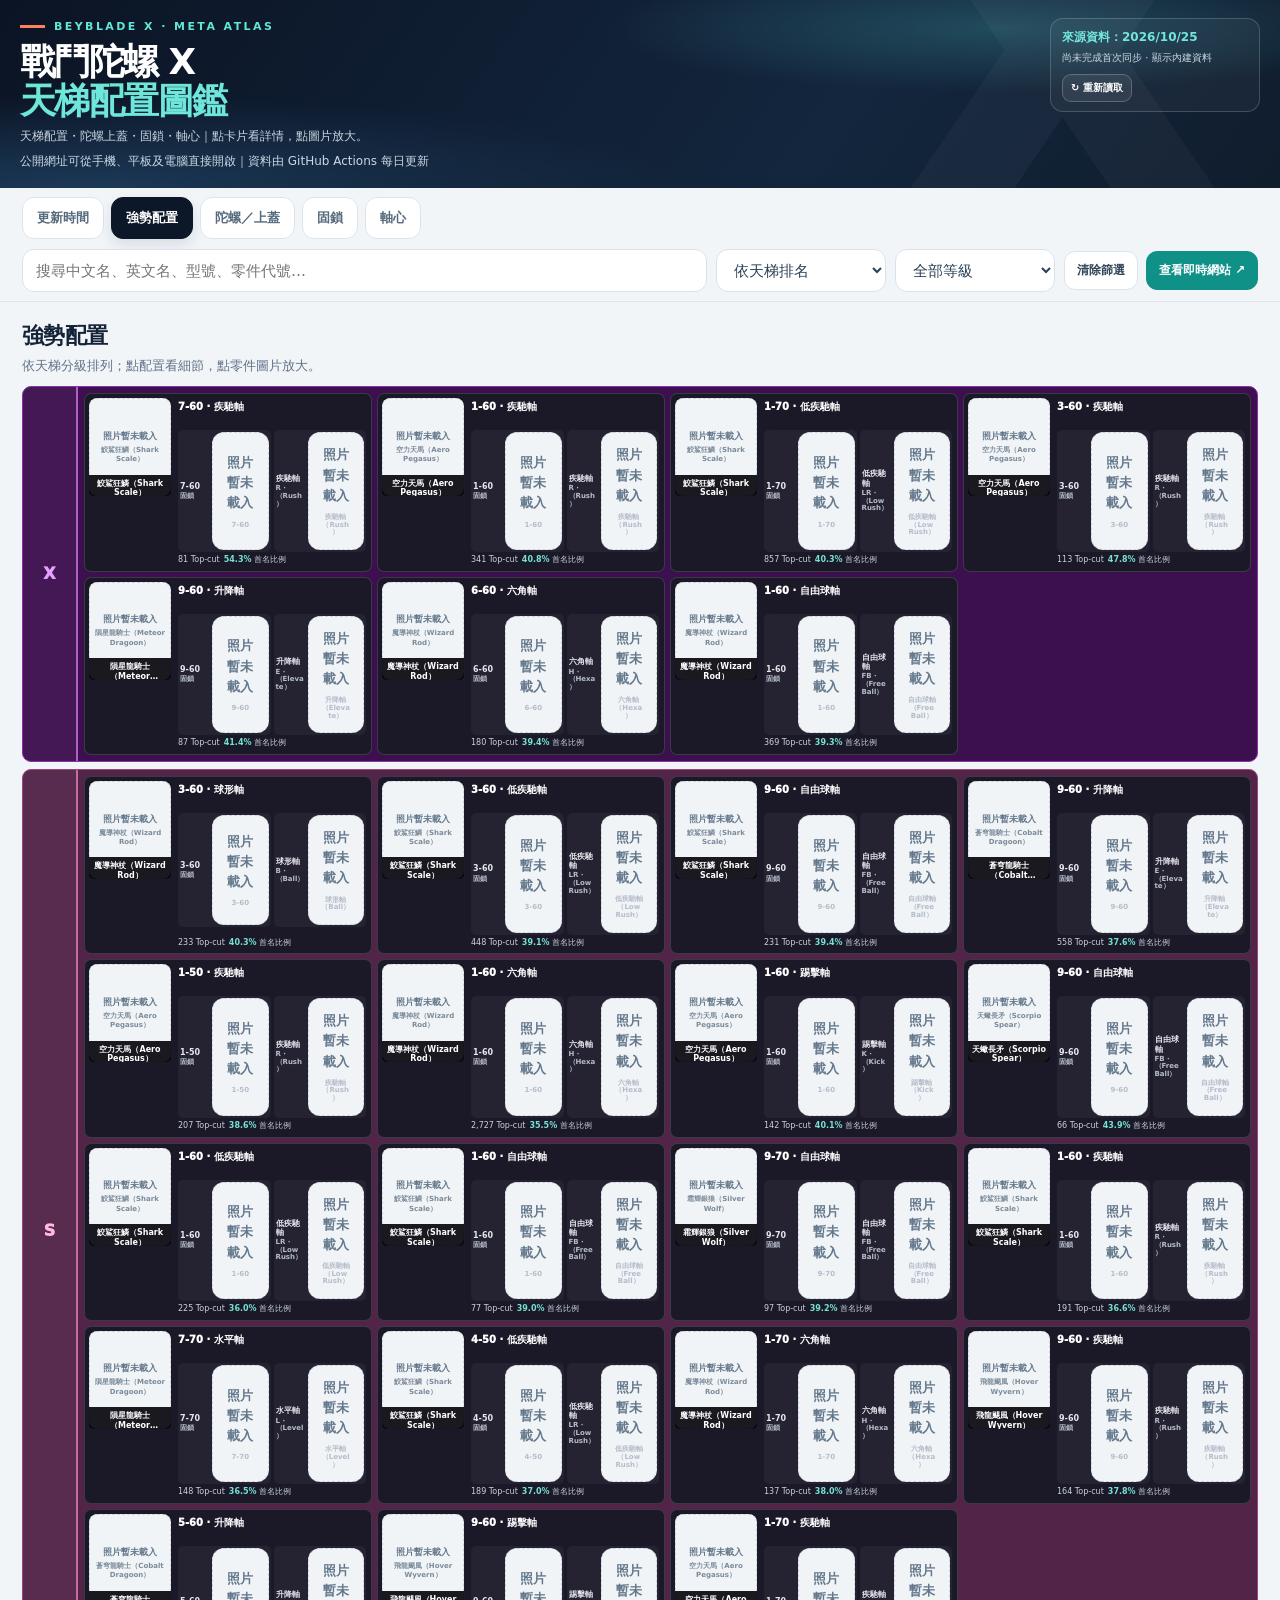
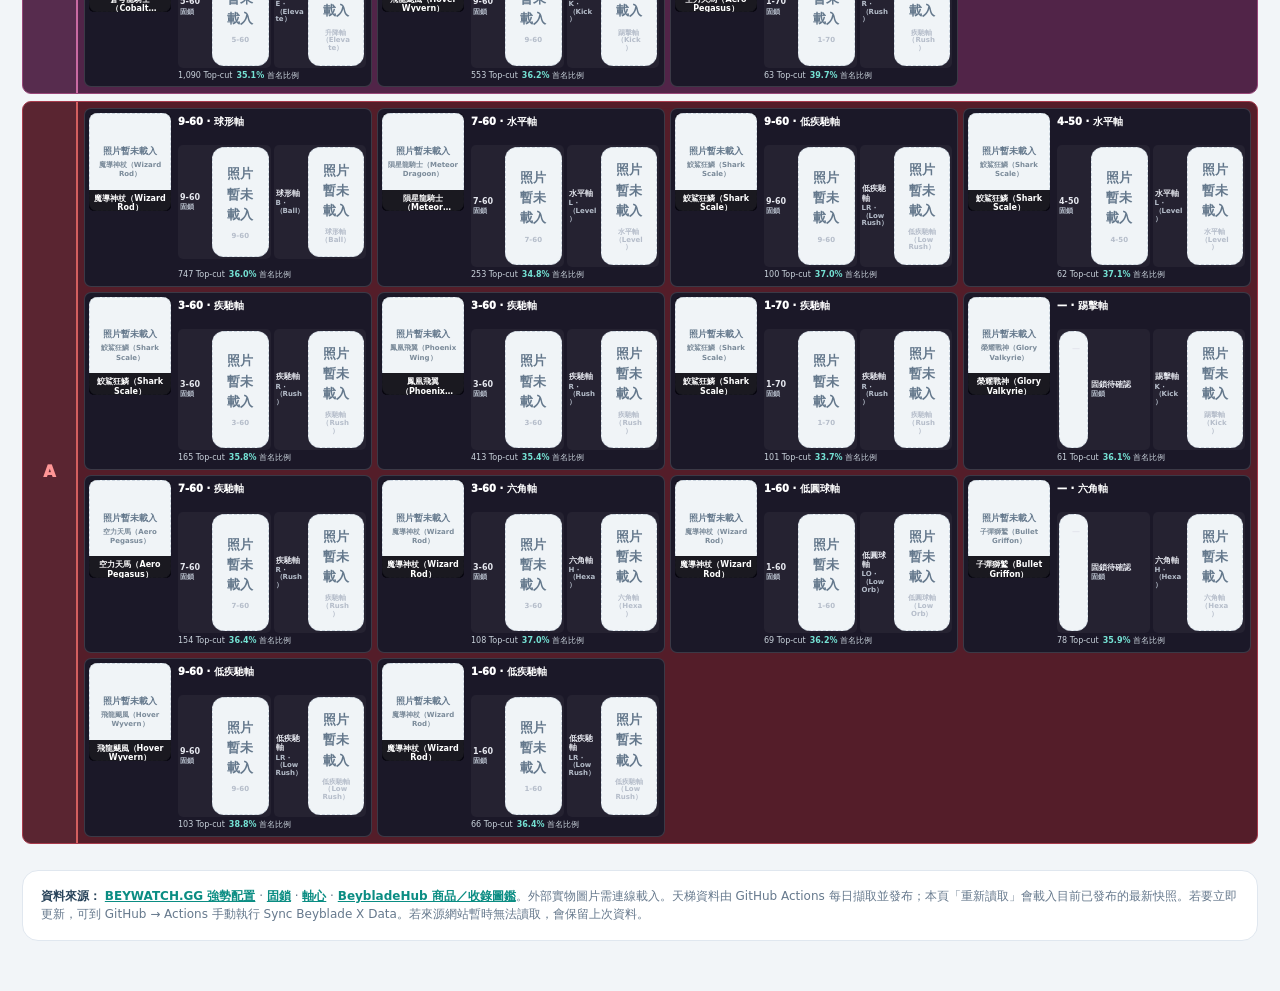
==== index.html @ c03934f6 "index" ====
<!doctype html>
<html lang="zh-Hant"><head><meta charset="utf-8"><meta name="viewport" content="width=device-width,initial-scale=1"><meta name="theme-color" content="#0c1728"><title>Beyblade X META Atlas｜陀螺・固鎖・軸心天梯資料庫</title>
<style>
:root{--bg:#f2f5f8;--ink:#152339;--muted:#617187;--navy:#0c1728;--navy2:#172941;--line:#e0e7ef;--card:#fff;--teal:#13c5b4;--orange:#ff805f;--blue:#4f88f5;--purple:#8e6be9;--green:#19a974;--shadow:0 12px 35px rgba(21,35,57,.08);--radius:18px}
*{box-sizing:border-box}body{margin:0;background:var(--bg);color:var(--ink);font:15px/1.55 Inter,"Noto Sans TC","Microsoft JhengHei",system-ui,sans-serif}button,input,select{font:inherit}button{cursor:pointer}a{color:inherit}
.hero{background:radial-gradient(ellipse at 78% 15%,#214b5c 0,transparent 28%),radial-gradient(ellipse at 7% 100%,#1b3957 0,transparent 35%),linear-gradient(125deg,#0b1424,#13263d 65%,#101d2d);color:#fff;padding:34px 22px 30px;position:relative;overflow:hidden}.hero:after{content:"X";position:absolute;font-size:420px;font-weight:1000;line-height:1;right:5%;top:-140px;color:#fff;opacity:.03;pointer-events:none}.hero-inner{max-width:1400px;margin:auto;position:relative;z-index:1}.eyebrow{color:#61e6d7;letter-spacing:.22em;font-size:11px;font-weight:900;text-transform:uppercase;display:flex;align-items:center;gap:9px}.eyebrow:before{content:"";height:3px;width:25px;background:var(--orange)}h1{font-size:clamp(28px,4.5vw,54px);line-height:1.1;letter-spacing:-.045em;margin:15px 0 12px}h1 em{font-style:normal;color:#6ee6d9}.hero p{color:#c1d1df;max-width:780px;margin:0}.hero-topline{display:flex;justify-content:space-between;gap:20px;align-items:start}.snapshot{font-size:12px;color:#d0dfeb;text-align:right;border:1px solid #ffffff2e;background:#ffffff0a;padding:10px 12px;border-radius:13px;min-width:190px}.snapshot strong{display:block;color:#74e6d8;font-size:14px}.hero-tags{display:flex;gap:8px;flex-wrap:wrap;margin-top:24px}.hero-tag{border:1px solid #ffffff23;background:#ffffff0b;padding:8px 12px;border-radius:12px;font-size:12px;color:#e4eef5}.hero-tag strong{font-size:18px;color:#fff;margin-right:4px}
.shell{max-width:1400px;margin:auto;padding:0 22px 50px}.toolbar{position:sticky;top:0;z-index:20;padding:12px 0;background:#f2f5f8ed;backdrop-filter:blur(15px);border-bottom:1px solid #dde5ed}.tool-inner{max-width:1400px;margin:auto;padding:0 22px}.tabs{display:flex;gap:7px;flex-wrap:wrap}.tab{background:#fff;border:1px solid #dbe4ed;color:#566a7d;border-radius:12px;padding:10px 14px;font-weight:850;font-size:13px}.tab.active{background:var(--navy);color:#fff;border-color:var(--navy);box-shadow:0 6px 14px #0c17281b}.tab span{display:inline-block;margin-left:6px;font-size:10px;opacity:.65}.controls{display:grid;grid-template-columns:minmax(220px,1fr) 170px 160px auto;gap:9px;margin-top:10px;align-items:center}.search,.select{height:43px;border:1px solid #d9e2eb;background:#fff;border-radius:12px;padding:0 13px;outline:none;color:#2b4056}.search:focus,.select:focus{border-color:#0da99d;box-shadow:0 0 0 3px #13c5b41e}.actions{display:flex;gap:8px;justify-content:flex-end;flex-wrap:wrap}.btn{border:1px solid #dae4ec;background:#fff;color:#31465b;border-radius:11px;padding:9px 12px;font-weight:800;font-size:12px}.btn.primary{background:#0f9188;border-color:#0f9188;color:#fff}.quickfilters{display:flex;gap:7px;flex-wrap:wrap;margin-top:10px}.chip{border:1px solid #dbe4ed;background:#fff;border-radius:999px;padding:6px 11px;font-size:12px;font-weight:800;color:#617187}.chip.active{border-color:#80d8d0;background:#ddf8f4;color:#08786f}.content-head{display:flex;align-items:end;justify-content:space-between;gap:12px;margin:24px 0 14px}.content-head h2{font-size:22px;letter-spacing:-.025em;margin:0}.content-head p{color:var(--muted);font-size:13px;margin:4px 0 0}.count{background:#e3eaf1;color:#2d455d;border-radius:999px;padding:7px 11px;font-size:12px;font-weight:900;white-space:nowrap}
.grid{display:grid;grid-template-columns:repeat(4,minmax(0,1fr));gap:15px}.card{appearance:none;text-align:left;width:100%;border:1px solid var(--line);padding:0;border-radius:17px;background:#fff;overflow:hidden;box-shadow:0 6px 20px #12243a07;transition:transform .17s,box-shadow .17s,border-color .17s;color:inherit;min-width:0}.card:hover{transform:translateY(-3px);border-color:#b9d9d8;box-shadow:var(--shadow)}.photo{height:174px;position:relative;display:grid;place-items:center;overflow:hidden;background:radial-gradient(ellipse at 50% 35%,#fff,#edf2f6);border-bottom:1px solid var(--line);isolation:isolate}.photo img{width:calc(100% - 30px);height:calc(100% - 22px);object-fit:contain;max-width:220px;mix-blend-mode:multiply;cursor:zoom-in}.photo-badge{position:absolute;left:10px;top:10px;background:#ffffffeb;border:1px solid #e2e8ef;color:#5e7184;border-radius:999px;padding:4px 7px;font-size:9px;letter-spacing:.06em;font-weight:850;z-index:2}.photo-rank{position:absolute;right:10px;top:10px;color:#fff;background:#14283ee8;border-radius:9px;padding:4px 8px;font-size:11px;font-weight:950}.fallback{width:100%;height:100%;min-height:110px;box-sizing:border-box;padding:12px;display:flex;flex-direction:column;align-items:center;justify-content:center;gap:6px;border-radius:12px;background:#f0f4f7;border:1px dashed #cbd5df;color:#64788c;font-weight:800;font-size:13px;letter-spacing:0;box-shadow:none;transform:none;text-align:center;overflow-wrap:anywhere}.fallback small{position:static;font-size:10px;letter-spacing:0;transform:none;color:#7b8b9a;white-space:normal;line-height:1.35}.card-body{padding:13px 14px 14px}.card-overline{display:flex;align-items:center;justify-content:space-between;gap:8px}.code{font-size:11px;font-weight:900;letter-spacing:.03em;color:#567086}.tier{border-radius:7px;padding:4px 7px;font-size:10px;font-weight:950;line-height:1.1;white-space:nowrap;background:#e9eef4;color:#56677a}.tier.X{background:#10243b;color:#fff}.tier.S{background:#d7f7e8;color:#13734a}.tier.A{background:#dceafe;color:#205ba9}.tier.B{background:#ece4ff;color:#6843ad}.tier.C{background:#ffe9db;color:#a24a24}.tier.unknown{background:#eef1f4;color:#7d8a98}.card h3{margin:8px 0 2px;font-size:17px;line-height:1.25;color:#162a42;overflow-wrap:anywhere}.subtitle{color:#6d7f92;font-size:12px;margin:0}.statline{display:flex;gap:9px;flex-wrap:wrap;margin-top:10px;font-size:11px;color:#53687d}.statline strong{color:#213e59}.bar{height:4px;background:#ecf0f4;border-radius:999px;margin-top:9px;overflow:hidden}.bar span{display:block;height:100%;background:linear-gradient(90deg,#15ad9f,#64dfcf);border-radius:999px}.card-foot{border-top:1px solid #eff2f5;padding:9px 14px;display:flex;align-items:center;justify-content:space-between;color:#64798d;font-size:11px;font-weight:800}.open-indicator{color:#078f86}
.overview-grid{display:grid;grid-template-columns:1.25fr .75fr;gap:16px}.panel{background:#fff;border:1px solid var(--line);border-radius:18px;padding:18px;box-shadow:0 7px 24px #14294008}.panel h3{margin:0 0 13px;font-size:17px}.panel-kicker{color:#0c978d;font-size:10px;font-weight:950;letter-spacing:.16em;text-transform:uppercase}.rank-list{display:flex;flex-direction:column;gap:8px}.rank-row{display:grid;grid-template-columns:32px minmax(0,1fr) 88px;gap:10px;align-items:center;padding:9px 10px;border:1px solid #e9edf2;border-radius:12px;background:#fcfdfe;text-align:left}.rank-num{font-weight:1000;color:#8191a2}.rank-main{min-width:0}.rank-main strong{display:block;font-size:13px;line-height:1.3}.rank-main small{display:block;color:#718297;font-size:11px;margin-top:2px}.rank-metric{text-align:right;font-size:12px;font-weight:950;color:#157f76}.rank-metric small{display:block;font-size:10px;color:#8b98a6;font-weight:700}.meta-note{padding:11px 13px;border-radius:12px;border:1px solid #d9e8ef;background:#f0f7fb;color:#516d81;font-size:12px;margin-top:14px}.source-list{display:grid;gap:8px}.source-link{display:flex;align-items:center;justify-content:space-between;gap:12px;text-decoration:none;background:#f8fafc;border:1px solid #e4eaf0;border-radius:11px;padding:10px 12px;font-size:12px;font-weight:850}.source-link small{display:block;color:#8695a4;font-size:10px;font-weight:600;margin-top:2px}.source-link span:last-child{color:#098b81;white-space:nowrap}
.empty{display:none;border:1px dashed #cad7e3;border-radius:17px;background:#fff;padding:45px 20px;color:#7a8a9a;text-align:center}.empty.show{display:block}.footer{margin-top:26px;background:#fff;border:1px solid var(--line);border-radius:16px;padding:16px 18px;color:#66798d;font-size:12px}.footer a{color:#0b8d83;font-weight:800}.footer strong{color:#29445b}.modal{position:fixed;inset:0;background:#081322bf;backdrop-filter:blur(7px);z-index:1000;display:none;align-items:center;justify-content:center;padding:20px}.modal.open{display:flex}.dialog{width:min(980px,100%);max-height:min(92vh,1000px);overflow:auto;background:#f6f8fa;border-radius:22px;box-shadow:0 25px 90px #0006;position:relative}.dialog-head{background:linear-gradient(120deg,#0c1728,#1a334b);color:#fff;padding:21px 25px 18px;position:sticky;top:0;z-index:3}.dialog-head h2{margin:7px 0 3px;font-size:clamp(23px,3vw,33px);line-height:1.15;letter-spacing:-.03em}.dialog-head p{margin:0;color:#c5d4df;font-size:13px}.close{position:absolute;right:15px;top:14px;border:1px solid #ffffff3b;color:#fff;background:#ffffff14;border-radius:10px;width:38px;height:38px;font-size:22px}.dialog-body{padding:20px 22px 25px}.detail-layout{display:grid;grid-template-columns:280px minmax(0,1fr);gap:18px;align-items:start}.detail-photo{height:275px;display:grid;place-items:center;background:radial-gradient(ellipse at 50% 40%,#fff,#e8eef3);border:1px solid #dfe7ed;border-radius:16px;overflow:hidden;cursor:zoom-in}.detail-photo img{width:94%;height:94%;object-fit:contain;mix-blend-mode:multiply}.detail-stats{display:grid;grid-template-columns:repeat(3,minmax(0,1fr));gap:8px;margin:12px 0}.metric{border:1px solid #e0e7ed;background:#fff;border-radius:12px;padding:10px}.metric span{font-size:10px;color:#7a8b9d;font-weight:850;display:block}.metric strong{display:block;font-size:21px;color:#18344f;line-height:1.3;margin-top:2px}.section-card{background:#fff;border:1px solid #e2e8ef;border-radius:14px;padding:14px;margin-bottom:11px}.section-card h4{margin:0 0 9px;font-size:13px}.section-card p{margin:4px 0;color:#556b80;font-size:12px}.small-grid{display:grid;grid-template-columns:repeat(2,minmax(0,1fr));gap:7px}.mini{display:block;text-decoration:none;border:1px solid #e5ebf0;border-radius:10px;padding:8px 9px;background:#fcfdfe;font-size:11px}.mini strong{display:block;color:#1b3853;font-size:12px}.mini span{display:block;color:#728397;margin-top:2px}.detail-links{display:flex;flex-wrap:wrap;gap:7px;margin-top:12px}.detail-link{display:inline-flex;align-items:center;gap:6px;background:#0c8f85;color:#fff;text-decoration:none;border-radius:9px;padding:8px 11px;font-size:11px;font-weight:900}.detail-link.secondary{background:#e8eef4;color:#3c536a}.zoom{position:fixed;inset:0;z-index:1200;background:#030911ed;display:none;align-items:center;justify-content:center;padding:48px}.zoom.open{display:flex}.zoom img{max-width:96vw;max-height:88vh;object-fit:contain;cursor:zoom-out}.zoom-close{position:absolute;right:18px;top:18px;border:1px solid #ffffff55;background:#ffffff14;color:#fff;border-radius:12px;padding:10px 14px;font-weight:850}.notice{background:#fff7e8;border:1px solid #f2dfb8;color:#765a26;padding:12px 14px;border-radius:12px;font-size:12px;margin-top:14px}

/* Refined visual tier board */
.hero{padding:23px 22px 22px}.hero h1{font-size:clamp(25px,3vw,40px);margin:9px 0 7px}.hero-subtitle{font-size:13px!important;color:#cbd7e2!important}.snapshot{min-width:245px;max-width:300px;text-align:left;padding:11px 13px}.snapshot strong{font-size:14px;margin-bottom:3px}.snapshot span{display:block;font-size:11px;color:#cbd8e4}.refresh-btn{margin-top:9px;border:1px solid #ffffff36;border-radius:9px;background:#ffffff12;color:#fff;padding:6px 10px;font-size:11px;font-weight:850}.refresh-btn:disabled{opacity:.65;cursor:progress}.toolbar{padding:9px 0}.content-head{margin:17px 0 10px}.content-head p{margin-top:3px}.overview-simple{display:flex;align-items:center;justify-content:space-between;gap:14px;margin-top:24px;background:#fff;border:1px solid var(--line);border-radius:14px;padding:18px 20px}.overview-simple h2{margin:3px 0 2px;font-size:19px}.overview-simple p{margin:0;color:#63778a;font-size:12px}.overline{font-size:10px;color:#0b988e;font-weight:950;letter-spacing:.12em}.live-source{flex:none;text-decoration:none;border-radius:10px;padding:9px 12px;background:#0e9188;color:#fff;font-weight:850;font-size:12px}.tier-board{display:grid;gap:8px}.tier-lane{display:grid;grid-template-columns:76px minmax(0,1fr);border:1px solid rgba(35,40,60,.22);border-radius:10px;overflow:hidden;background:#31113b;min-width:0}.tier-lane[data-tier="X"]{background:#3c104e}.tier-lane[data-tier="S"]{background:#512448}.tier-lane[data-tier="A"]{background:#541d29}.tier-lane[data-tier="B"]{background:#633b18}.tier-lane[data-tier="C"]{background:#3b4554}.tier-lane[data-tier="?"]{background:#38414a}.tier-label{display:flex;align-items:center;justify-content:center;border-right:2px solid #b55bca;color:#e6a0ff;font-weight:1000;font-size:21px;letter-spacing:-.03em;min-width:0}.tier-lane[data-tier="S"] .tier-label{color:#ffb9de;border-right-color:#ca6aa3}.tier-lane[data-tier="A"] .tier-label{color:#ff9696;border-right-color:#d45f5f}.tier-lane[data-tier="B"] .tier-label{color:#ffc06b;border-right-color:#cb853c}.tier-lane[data-tier="C"] .tier-label,.tier-lane[data-tier="?"] .tier-label{color:#d9e0e7;border-right-color:#8995a2}.tier-cards{display:grid;grid-template-columns:repeat(auto-fill,minmax(235px,1fr));gap:5px;padding:7px;align-content:start;min-width:0}.tier-combo{display:grid;grid-template-columns:86px minmax(0,1fr);gap:7px;align-items:stretch;min-width:0;min-height:104px;padding:5px;border-radius:8px;text-align:left;color:#fff;background:#1b1828;border:1px solid #ffffff24;overflow:hidden;cursor:pointer;transition:background .15s,border-color .15s}.tier-combo:hover{background:#252038;border-color:#ffffff58}.tier-main-img{height:92px;width:86px;background:#0c0b12;border-radius:6px;display:grid;place-items:center;overflow:hidden}.tier-main-img img{width:100%;height:100%;object-fit:contain;cursor:zoom-in}.tier-main-img .fallback{width:100%;height:100%;min-height:42px;padding:4px;font-size:9px;border-radius:8px;gap:2px}.tier-main-img .fallback small{transform:none;font-size:7px}.tier-combo-right{display:flex;flex-direction:column;gap:5px;min-width:0}.tier-combo-title{font-size:11px;line-height:1.24;font-weight:950;color:#fff;margin:1px 0;overflow-wrap:anywhere}.tier-components{display:grid;grid-template-columns:repeat(2,minmax(0,1fr));gap:4px;min-width:0}.tier-component{display:grid;grid-template-columns:34px minmax(0,1fr);gap:4px;align-items:center;min-width:0;padding:3px;border-radius:5px;background:#ffffff0b}.tier-component img{width:34px;height:34px;object-fit:contain;cursor:zoom-in}.tier-component span{display:block;font-size:9px;font-weight:850;color:#e5e7ee;line-height:1.15;overflow-wrap:anywhere}.tier-component small{display:block;color:#b5bdca;font-weight:600;font-size:8px;margin-top:2px}.tier-combo-stats{display:flex;flex-wrap:wrap;gap:5px;color:#cad3dc;font-size:9px;margin-top:auto}.tier-combo-stats b{color:#75e2d4}.tier-chip{font-size:9px;font-weight:950;background:#ffffff18;border:1px solid #ffffff16;padding:2px 5px;border-radius:5px;color:#fff;white-space:nowrap}.tier-empty{padding:12px;color:#f3d8fc;font-size:12px}
/* Keep all part photos contained, never overlapping titles */
.photo{height:152px}.photo img{width:calc(100% - 26px);height:calc(100% - 20px);max-width:190px;max-height:132px;object-fit:contain;mix-blend-mode:multiply}.detail-photo{height:230px}.detail-photo img{max-width:100%;max-height:100%;object-fit:contain}.mini img{max-width:52px;max-height:52px;object-fit:contain}.tier-board .fallback{transform:none}.tier-board .fallback small{transform:none}
@media(max-width:760px){.hero{padding:21px 14px}.hero-topline{display:flex;flex-direction:column;gap:13px}.snapshot{margin:0;min-width:0;width:100%;max-width:none}.overview-simple{align-items:flex-start;flex-direction:column}.tier-lane{grid-template-columns:53px minmax(0,1fr)}.tier-label{font-size:16px}.tier-cards{grid-template-columns:repeat(auto-fill,minmax(205px,1fr));padding:5px;gap:4px}.tier-combo{grid-template-columns:71px minmax(0,1fr);min-height:96px;gap:5px;padding:4px}.tier-main-img{width:71px;height:86px}.tier-components{grid-template-columns:repeat(2,minmax(0,1fr))}.tier-component{grid-template-columns:28px minmax(0,1fr)}.tier-component img{width:28px;height:28px}.tier-combo-title{font-size:10px}.tier-combo-stats{font-size:8px}.photo{height:145px}}
@media(max-width:450px){.tier-cards{grid-template-columns:1fr}.tier-lane{grid-template-columns:45px minmax(0,1fr)}.tier-label{font-size:14px}.tier-combo{grid-template-columns:80px minmax(0,1fr)}.tier-main-img{width:80px}}

@media(max-width:1100px){.grid{grid-template-columns:repeat(3,minmax(0,1fr))}.controls{grid-template-columns:minmax(180px,1fr) 150px 150px}.actions{grid-column:1/-1;justify-content:flex-start}.overview-grid{grid-template-columns:1fr 1fr}}
@media(max-width:760px){.hero{padding:26px 16px}.hero-topline{display:block}.snapshot{text-align:left;margin-top:16px;display:inline-block}.hero:after{font-size:260px;right:-30px;top:-40px}.shell{padding:0 13px 32px}.tool-inner{padding:0 13px}.controls{grid-template-columns:1fr 1fr}.search{grid-column:1/-1}.select{width:100%;min-width:0}.actions{grid-column:1/-1}.grid{grid-template-columns:repeat(2,minmax(0,1fr));gap:10px}.photo{height:155px}.card-body{padding:10px}.card h3{font-size:15px}.card-foot{padding:8px 10px}.overview-grid{grid-template-columns:1fr}.content-head h2{font-size:19px}.dialog-body{padding:13px}.detail-layout{grid-template-columns:1fr}.detail-photo{height:235px}.detail-stats{grid-template-columns:repeat(3,minmax(0,1fr))}.detail-stats .metric strong{font-size:17px}.dialog-head{padding:18px}.small-grid{grid-template-columns:1fr}.modal{padding:10px}}
@media(max-width:400px){.grid{grid-template-columns:1fr}.photo{height:185px}.rank-row{grid-template-columns:25px minmax(0,1fr) 70px}.detail-stats{grid-template-columns:repeat(2,minmax(0,1fr))}}

/* v2 layout and photo fixes: compact Chinese-first tier board */
#result-count{display:none!important}
.hero{padding:18px 20px 17px}.hero h1{font-size:clamp(24px,2.8vw,36px);margin:7px 0 6px}.hero-subtitle{font-size:12px!important}.snapshot{min-width:210px;max-width:260px;padding:9px 11px}.snapshot strong{font-size:12px}.snapshot span{font-size:10px}.refresh-btn{padding:5px 8px;font-size:10px}
.tier-board{gap:7px}.tier-lane{grid-template-columns:55px minmax(0,1fr);border-radius:9px}.tier-label{font-size:16px;font-weight:1000;letter-spacing:0;min-height:100%;background:#ffffff09}.tier-lane[data-tier="X"]{background:#3c104e;border-color:#8a31a9}.tier-lane[data-tier="S"]{background:#512448;border-color:#984779}.tier-lane[data-tier="A"]{background:#541d29;border-color:#a83b4c}.tier-lane[data-tier="B"]{background:#633b18;border-color:#a06d2b}.tier-lane[data-tier="C"]{background:#23434b;border-color:#347b86}.tier-lane[data-tier="?"]{background:#38414a}.tier-cards{grid-template-columns:repeat(auto-fill,minmax(240px,1fr));gap:5px;padding:6px}
.tier-combo{grid-template-columns:82px minmax(0,1fr);gap:6px;min-height:105px;padding:4px;border-radius:7px;background:#1b1828;border:1px solid #ffffff24;align-items:stretch;overflow:hidden}.tier-main-img{position:relative;width:82px;height:98px;min-width:0;background:#100d18;border-radius:5px;overflow:hidden;display:grid;place-items:center;align-self:stretch}.tier-main-img img{width:100%!important;height:100%!important;max-width:100%!important;max-height:100%!important;object-fit:contain!important;display:block}.tier-main-label{position:absolute;left:0;right:0;bottom:0;padding:4px 3px 3px;background:#05040be8;color:#fff;font-size:8px;line-height:1.2;text-align:center;font-weight:900;overflow:hidden;display:-webkit-box;-webkit-line-clamp:2;-webkit-box-orient:vertical;max-height:2.7em;overflow-wrap:anywhere}.tier-combo-right{display:flex;flex-direction:column;gap:4px;min-width:0;padding:2px 1px}.tier-combo-title{font-size:10px;line-height:1.2;font-weight:950;color:#fff;display:-webkit-box;-webkit-line-clamp:2;-webkit-box-orient:vertical;overflow:hidden;overflow-wrap:anywhere;min-height:2.4em}.tier-components{grid-template-columns:repeat(2,minmax(0,1fr));gap:3px}.tier-component{grid-template-columns:29px minmax(0,1fr);gap:3px;min-width:0;padding:2px;overflow:hidden}.tier-component img{width:29px!important;height:29px!important;max-width:29px!important;max-height:29px!important;object-fit:contain!important;display:block;flex:none}.tier-component>span{font-size:8px;line-height:1.15;min-width:0;overflow-wrap:anywhere;max-width:100%}.tier-component small{font-size:7px;line-height:1.1;white-space:normal;overflow-wrap:anywhere}.tier-combo-stats{font-size:8px;gap:4px;line-height:1.1}.tier-chip{display:none}
.photo{height:142px;overflow:hidden}.photo img{display:block;width:auto!important;height:auto!important;max-width:76%!important;max-height:118px!important;object-fit:contain!important;margin:auto}.card[data-kind="bit"] .photo img{max-width:54%!important;max-height:95px!important}.card[data-kind="ratchet"] .photo img{max-width:68%!important;max-height:108px!important}.detail-photo{height:205px;min-width:0;overflow:hidden}.detail-photo img{display:block;width:auto!important;height:auto!important;max-width:94%!important;max-height:190px!important;object-fit:contain!important;margin:auto}.zoom{padding:22px}.zoom img{display:block;width:auto!important;height:auto!important;max-width:90vw!important;max-height:88vh!important;object-fit:contain!important;margin:auto}.mini img{display:block;width:auto!important;height:auto!important;max-width:54px!important;max-height:54px!important;object-fit:contain!important}
.card h3{font-size:15px;line-height:1.25}.subtitle{font-size:11px}.card-body{padding:10px 12px}.detail-stats{grid-template-columns:repeat(3,minmax(0,1fr))}.metric strong{font-size:18px}
@media(max-width:760px){.hero{padding:17px 13px}.hero-topline{gap:10px}.snapshot{min-width:0;width:100%;max-width:none}.shell{padding:0 10px 35px}.tool-inner{padding:0 10px}.tier-lane{grid-template-columns:42px minmax(0,1fr)}.tier-label{font-size:14px}.tier-cards{grid-template-columns:repeat(auto-fill,minmax(205px,1fr));padding:4px;gap:4px}.tier-combo{grid-template-columns:68px minmax(0,1fr);min-height:94px;gap:4px;padding:3px}.tier-main-img{width:68px;height:88px}.tier-component{grid-template-columns:25px minmax(0,1fr)}.tier-component img{width:25px!important;height:25px!important;max-width:25px!important;max-height:25px!important}.tier-combo-title{font-size:9px}.tier-combo-stats{font-size:7px}.photo{height:132px}}
</style></head><body>
<header class="hero"><div class="hero-inner"><div class="hero-topline"><div><div class="eyebrow">Beyblade X · Meta Atlas</div><h1>戰鬥陀螺 X<br><em>天梯配置圖鑑</em></h1><p class="hero-subtitle">天梯配置・陀螺上蓋・固鎖・軸心｜點卡片看詳情，點圖片放大。</p><p class="hero-subtitle" style="margin-top:7px;font-size:11px;color:#9eb3c6">公開網址可從手機、平板及電腦直接開啟｜資料由 GitHub Actions 每日更新</p></div><div class="snapshot"><strong id="snapshot-time">來源資料：2026/10/25</strong><span id="sync-status" aria-live="polite" title="同步狀態；滑鼠停留可查看詳細原因">正在讀取 GitHub Pages 資料…</span><button class="refresh-btn" id="refresh-data" type="button">↻ 重新讀取</button></div></div></div></header>
<div class="toolbar"><div class="tool-inner"><nav class="tabs" id="tabs"><button class="tab" data-tab="overview">更新時間</button><button class="tab active" data-tab="combos">強勢配置</button><button class="tab" data-tab="blades">陀螺／上蓋</button><button class="tab" data-tab="ratchets">固鎖</button><button class="tab" data-tab="bits">軸心</button></nav><div class="controls" id="controls" style="display:none"><input class="search" id="search" placeholder="搜尋中文名、英文名、型號、零件代號…" autocomplete="off"><select class="select" id="sort"><option value="rank">依天梯排名</option><option value="name">名稱 A→Z</option><option value="cuts">依 Top-cut 次數</option><option value="first">依第一名比例</option></select><select class="select" id="tier-filter"><option value="all">全部等級</option><option value="X">X 級</option><option value="S">S 級</option><option value="A">A 級</option><option value="B">B 級</option><option value="C">C 級</option><option value="?">未定級／樣本不足</option><option value="—">尚無排行</option></select><div class="actions"><button class="btn" id="reset">清除篩選</button><a class="btn primary" href="https://beywatch.gg/" target="_blank" rel="noopener" style="text-decoration:none">查看即時網站 ↗</a></div></div><div class="quickfilters" id="quickfilters" style="display:none"><button class="chip active" data-type="all">全部</button><button class="chip" data-type="攻擊">攻擊</button><button class="chip" data-type="防守">防守</button><button class="chip" data-type="持久">持久</button><button class="chip" data-type="均衡">均衡</button></div></div></div>
<main class="shell">
<section id="overview-view" style="display:none"><div class="overview-simple"><div><span class="overline">資料時間</span><h2>最新來源更新</h2><p id="overview-updated">來源資料：2026/10/25</p></div><a class="live-source" href="https://beywatch.gg/combos" target="_blank" rel="noopener">開啟即時天梯 ↗</a></div></section>
<section id="list-view" style="display:none"><div class="content-head"><div><h2 id="section-title">陀螺／上蓋</h2><p id="section-desc">依目前可查到的競技資料排序；點卡片查看完整摘要與相關零件。</p></div><div class="count" id="result-count">載入中</div></div><div class="tier-board" id="tier-board" style="display:none"></div><div class="grid" id="grid"></div><div class="empty" id="empty">沒有找到符合條件的項目。請修改搜尋文字或天梯等級。</div></section>
<div class="footer"><strong>資料來源：</strong> <a href="https://beywatch.gg/combos" target="_blank" rel="noopener">BEYWATCH.GG 強勢配置</a> · <a href="https://beywatch.gg/parts/ratchets" target="_blank" rel="noopener">固鎖</a> · <a href="https://beywatch.gg/parts/bits" target="_blank" rel="noopener">軸心</a> · <a href="https://beybladehub.app/parts/combos" target="_blank" rel="noopener">BeybladeHub 商品／收錄圖鑑</a>。外部實物圖片需連線載入。天梯資料由 GitHub Actions 每日擷取並發布；本頁「重新讀取」會載入目前已發布的最新快照。若要立即更新，可到 GitHub → Actions 手動執行 Sync Beyblade X Data。若來源網站暫時無法讀取，會保留上次資料。</div>
</main>
<div class="modal" id="modal" aria-hidden="true"><article class="dialog" role="dialog" aria-modal="true" aria-labelledby="dialog-title"><header class="dialog-head"><button class="close" id="close-modal" aria-label="關閉">×</button><div class="card-overline"><span id="dialog-kind">資料明細</span><span id="dialog-tier" class="tier unknown">—</span></div><h2 id="dialog-title">詳細資料</h2><p id="dialog-subtitle"></p></header><div class="dialog-body" id="dialog-body"></div></article></div>
<div class="zoom" id="zoom"><button class="zoom-close" id="zoom-close">關閉 ✕</button><img id="zoom-img" alt="放大圖片"></div>
<script>
const DB_DATA={"blades":[{"id":"blade-shark-scale","kind":"blade","english":"Shark Scale","name":"鮫鯊狂鱗","code":"UX-15","tier":"X","rank":1,"firstRate":36.0,"cuts":4840,"share":47.9,"isRanked":true,"source":"BEYWATCH.GG · All-time leaderboard","released":true,"recentUsage":59.1,"combos":[{"blade":"Shark Scale","ratchet":"7-60","bit":"R","raw":"Shark Scale · 7-60 · Rush","tier":"X","first":54.3,"cuts":81,"share":1.2},{"blade":"Shark Scale","ratchet":"1-70","bit":"LR","raw":"Shark Scale · 1-70 · Low Rush","tier":"X","first":40.3,"cuts":857,"share":9.5},{"blade":"Shark Scale","ratchet":"3-60","bit":"LR","raw":"Shark Scale · 3-60 · Low Rush","tier":"S","first":39.1,"cuts":448,"share":4.8},{"blade":"Shark Scale","ratchet":"9-60","bit":"FB","raw":"Shark Scale · 9-60 · Free Ball","tier":"S","first":39.4,"cuts":231,"share":2.5},{"blade":"Shark Scale","ratchet":"1-60","bit":"LR","raw":"Shark Scale · 1-60 · Low Rush","tier":"S","first":36.0,"cuts":225,"share":2.2},{"blade":"Shark Scale","ratchet":"1-60","bit":"FB","raw":"Shark Scale · 1-60 · Free Ball","tier":"S","first":39.0,"cuts":77,"share":0.8},{"blade":"Shark Scale","ratchet":"1-60","bit":"R","raw":"Shark Scale · 1-60 · Rush","tier":"S","first":36.6,"cuts":191,"share":1.9},{"blade":"Shark Scale","ratchet":"4-50","bit":"LR","raw":"Shark Scale · 4-50 · Low Rush","tier":"S","first":37.0,"cuts":189,"share":1.9}],"includedRatchets":["1-70","4-50"],"includedBits":["GF","L","UF"]},{"id":"blade-aero-pegasus","kind":"blade","english":"Aero Pegasus","name":"空力天馬","code":"BX-00","tier":"X","rank":2,"firstRate":36.7,"cuts":2169,"share":21.9,"isRanked":true,"source":"BEYWATCH.GG · All-time leaderboard","released":true,"recentUsage":23.5,"combos":[{"blade":"Aero Pegasus","ratchet":"1-60","bit":"R","raw":"Aero Pegasus · 1-60 · Rush","tier":"X","first":40.8,"cuts":341,"share":3.8},{"blade":"Aero Pegasus","ratchet":"3-60","bit":"R","raw":"Aero Pegasus · 3-60 · Rush","tier":"X","first":47.8,"cuts":113,"share":1.5},{"blade":"Aero Pegasus","ratchet":"1-50","bit":"R","raw":"Aero Pegasus · 1-50 · Rush","tier":"S","first":38.6,"cuts":207,"share":2.2},{"blade":"Aero Pegasus","ratchet":"1-60","bit":"K","raw":"Aero Pegasus · 1-60 · Kick","tier":"S","first":40.1,"cuts":142,"share":1.6},{"blade":"Aero Pegasus","ratchet":"1-70","bit":"R","raw":"Aero Pegasus · 1-70 · Rush","tier":"S","first":39.7,"cuts":63,"share":0.7},{"blade":"Aero Pegasus","ratchet":"7-60","bit":"R","raw":"Aero Pegasus · 7-60 · Rush","tier":"A","first":36.4,"cuts":154,"share":1.5}],"includedRatchets":[],"includedBits":["RA"]},{"id":"blade-wizard-rod","kind":"blade","english":"Wizard Rod","name":"魔導神杖","code":"UX-03","tier":"X","rank":3,"firstRate":35.3,"cuts":6546,"share":63.5,"isRanked":true,"source":"BEYWATCH.GG · All-time leaderboard","released":true,"recentUsage":53.7,"combos":[{"blade":"Wizard Rod","ratchet":"6-60","bit":"H","raw":"Wizard Rod · 6-60 · Hexa","tier":"X","first":39.4,"cuts":180,"share":2.0},{"blade":"Wizard Rod","ratchet":"1-60","bit":"FB","raw":"Wizard Rod · 1-60 · Free Ball","tier":"X","first":39.3,"cuts":369,"share":4.0},{"blade":"Wizard Rod","ratchet":"3-60","bit":"B","raw":"Wizard Rod · 3-60 · Ball","tier":"S","first":40.3,"cuts":233,"share":2.6},{"blade":"Wizard Rod","ratchet":"1-60","bit":"H","raw":"Wizard Rod · 1-60 · Hexa","tier":"S","first":35.5,"cuts":2727,"share":26.6},{"blade":"Wizard Rod","ratchet":"1-70","bit":"H","raw":"Wizard Rod · 1-70 · Hexa","tier":"S","first":38.0,"cuts":137,"share":1.4},{"blade":"Wizard Rod","ratchet":"9-60","bit":"B","raw":"Wizard Rod · 9-60 · Ball","tier":"A","first":36.0,"cuts":747,"share":7.4},{"blade":"Wizard Rod","ratchet":"3-60","bit":"H","raw":"Wizard Rod · 3-60 · Hexa","tier":"A","first":37.0,"cuts":108,"share":1.1},{"blade":"Wizard Rod","ratchet":"1-60","bit":"LO","raw":"Wizard Rod · 1-60 · Low Orb","tier":"A","first":36.2,"cuts":69,"share":0.7}],"includedRatchets":["5-70"],"includedBits":["DB"]},{"id":"blade-blast","kind":"blade","english":"Blast","name":"爆擊","code":"","tier":"X","rank":4,"firstRate":36.6,"cuts":1302,"share":13.1,"isRanked":true,"source":"Beyblade X Wiki · Main Blade","released":false,"recentUsage":null,"combos":[],"includedRatchets":[],"includedBits":[],"componentType":"上蓋零件","search":"Blast 爆擊天馬的上蓋 上蓋零件 非完整陀螺 Blast Blast 爆擊 爆擊天馬 Pegasus Blast CX-07 爆擊天馬（Pegasus Blast ATr） 帝皇爆擊（Emperor Blast H） 天馬爆擊（Pegasus Blast H）","partZh":"爆擊","parentName":"爆擊天馬","parentEnglish":"Pegasus Blast","displayEnglish":"Blast","partCode":"CX-07","partCategory":"主刃零件","officialType":"Main Blade","titleNoun":"上蓋","relatedBeys":["爆擊天馬（Pegasus Blast ATr）","帝皇爆擊（Emperor Blast H）","天馬爆擊（Pegasus Blast H）"],"isComponent":true,"partType":"Main Blade","imageUrl":"https://beybladexwiki.com/bilder/mainbladeblast.webp?v=5e8efb80&","sourceUrl":"https://beybladexwiki.com/zh-tw/custom/main-blade-blast","upcoming":false},{"id":"blade-glory-valkyrie","kind":"blade","english":"Glory Valkyrie","name":"榮耀戰神","code":"UX-20","tier":"S","rank":5,"firstRate":36.2,"cuts":196,"share":2.0,"isRanked":true,"source":"BEYWATCH.GG · All-time leaderboard","released":true,"recentUsage":null,"combos":[{"blade":"Glory Valkyrie","ratchet":null,"bit":"K","raw":"Glory Valkyrie · Kick","tier":"A","first":36.1,"cuts":61,"share":0.6}],"includedRatchets":[],"includedBits":[]},{"id":"blade-cobalt-dragoon","kind":"blade","english":"Cobalt Dragoon","name":"蒼穹龍騎士","code":"BX-34","tier":"S","rank":6,"firstRate":34.0,"cuts":2423,"share":22.7,"isRanked":true,"source":"BEYWATCH.GG · All-time leaderboard","released":true,"recentUsage":null,"combos":[{"blade":"Cobalt Dragoon","ratchet":"9-60","bit":"E","raw":"Cobalt Dragoon · 9-60 · Elevate","tier":"S","first":37.6,"cuts":558,"share":5.8},{"blade":"Cobalt Dragoon","ratchet":"5-60","bit":"E","raw":"Cobalt Dragoon · 5-60 · Elevate","tier":"S","first":35.1,"cuts":1090,"share":10.5}],"includedRatchets":["2-60"],"includedBits":["C"]},{"id":"blade-dran-strike","kind":"blade","english":"Dran Strike","name":"蒼龍突擊","code":"BX-49","tier":"S","rank":7,"firstRate":35.5,"cuts":296,"share":2.9,"isRanked":true,"source":"BEYWATCH.GG · All-time leaderboard","released":true,"recentUsage":null,"combos":[],"includedRatchets":["4-50"],"includedBits":["FF"]},{"id":"blade-meteor-dragoon","kind":"blade","english":"Meteor Dragoon","name":"隕星龍騎士","code":"UX-17","tier":"S","rank":8,"firstRate":34.3,"cuts":729,"share":6.9,"isRanked":true,"source":"BEYWATCH.GG · All-time leaderboard","released":true,"recentUsage":null,"combos":[{"blade":"Meteor Dragoon","ratchet":"9-60","bit":"E","raw":"Meteor Dragoon · 9-60 · Elevate","tier":"X","first":41.4,"cuts":87,"share":1.0},{"blade":"Meteor Dragoon","ratchet":"7-70","bit":"L","raw":"Meteor Dragoon · 7-70 · Level","tier":"S","first":36.5,"cuts":148,"share":1.5},{"blade":"Meteor Dragoon","ratchet":"7-60","bit":"L","raw":"Meteor Dragoon · 7-60 · Level","tier":"A","first":34.8,"cuts":253,"share":2.4}],"includedRatchets":["3-70"],"includedBits":["J"]},{"id":"blade-hover-wyvern","kind":"blade","english":"Hover Wyvern","name":"飛龍颶風","code":"","tier":"S","rank":9,"firstRate":33.6,"cuts":2041,"share":18.8,"isRanked":true,"source":"BEYWATCH.GG · All-time leaderboard","released":false,"recentUsage":null,"combos":[{"blade":"Hover Wyvern","ratchet":"9-60","bit":"R","raw":"Hover Wyvern · 9-60 · Rush","tier":"S","first":37.8,"cuts":164,"share":1.7},{"blade":"Hover Wyvern","ratchet":"9-60","bit":"K","raw":"Hover Wyvern · 9-60 · Kick","tier":"S","first":36.2,"cuts":553,"share":5.5},{"blade":"Hover Wyvern","ratchet":"9-60","bit":"LR","raw":"Hover Wyvern · 9-60 · Low Rush","tier":"A","first":38.8,"cuts":103,"share":1.1}],"includedRatchets":[],"includedBits":[]},{"id":"blade-bullet-griffon","kind":"blade","english":"Bullet Griffon","name":"子彈獅鷲","code":"UX-19","tier":"S","rank":10,"firstRate":34.4,"cuts":221,"share":2.1,"isRanked":true,"source":"BEYWATCH.GG · All-time leaderboard","released":true,"recentUsage":null,"combos":[{"blade":"Bullet Griffon","ratchet":null,"bit":"H","raw":"Bullet Griffon · Hexa","tier":"A","first":35.9,"cuts":78,"share":0.8}],"includedRatchets":[],"includedBits":["H"]},{"id":"blade-delta","kind":"blade","english":"Delta","name":"極變","code":"","tier":"S","rank":11,"firstRate":35.6,"cuts":132,"share":1.3,"isRanked":true,"source":"Beyblade X Wiki · Metal Blade","released":false,"recentUsage":null,"combos":[],"includedRatchets":[],"includedBits":[],"partZh":"極變","parentName":"獨角極變","parentEnglish":"Unicorn Delta","displayEnglish":"Delta","partCode":"CX-17","partCategory":"金屬刃零件","officialType":"Metal Blade","titleNoun":"金屬刃","relatedBeys":["獨角極變（Unicorn Delta）"],"componentType":"上蓋零件","isComponent":true,"partType":"Metal Blade","imageUrl":"https://beybladexwiki.com/bilder/metalbladedelta.webp?","sourceUrl":"https://beybladexwiki.com/zh-tw/custom/metal-blade-delta","search":"Delta Delta 極變 獨角極變 Unicorn Delta CX-17 獨角極變（Unicorn Delta）","upcoming":false},{"id":"blade-silver-wolf","kind":"blade","english":"Silver Wolf","name":"霜輝銀狼","code":"UX-08","tier":"S","rank":12,"firstRate":32.8,"cuts":1676,"share":15.1,"isRanked":true,"source":"BEYWATCH.GG · All-time leaderboard","released":true,"recentUsage":null,"combos":[{"blade":"Silver Wolf","ratchet":"9-70","bit":"FB","raw":"Silver Wolf · 9-70 · Free Ball","tier":"S","first":39.2,"cuts":97,"share":1.0}],"includedRatchets":[],"includedBits":["FB"]},{"id":"blade-knight-shield","kind":"blade","english":"Knight Shield","name":"騎士重盾","code":"BX-04","tier":"A","rank":13,"firstRate":34.9,"cuts":106,"share":1.0,"isRanked":true,"source":"BEYWATCH.GG · All-time leaderboard","released":true,"recentUsage":null,"combos":[],"includedRatchets":["3-80"],"includedBits":["N"]},{"id":"blade-phoenix-wing","kind":"blade","english":"Phoenix Wing","name":"鳳凰飛翼","code":"BX-23","tier":"A","rank":14,"firstRate":33.1,"cuts":2949,"share":26.8,"isRanked":true,"source":"BEYWATCH.GG · All-time leaderboard","released":true,"recentUsage":null,"combos":[{"blade":"Phoenix Wing","ratchet":"3-60","bit":"R","raw":"Phoenix Wing · 3-60 · Rush","tier":"A","first":35.4,"cuts":413,"share":4.0}],"includedRatchets":["9-60"],"includedBits":["GF"]},{"id":"blade-mummy-curse","kind":"blade","english":"Mummy Curse","name":"古屍詛咒","code":"UX-18","tier":"A","rank":15,"firstRate":33.8,"cuts":210,"share":2.0,"isRanked":true,"source":"BEYWATCH.GG · All-time leaderboard","released":true,"recentUsage":null,"combos":[],"includedRatchets":["3-85","7-55","9-70"],"includedBits":["C","G","LR","TP","W"]},{"id":"blade-blitz","kind":"blade","english":"Blitz","name":"閃擊","code":"","tier":"A","rank":16,"firstRate":34.4,"cuts":93,"share":0.9,"isRanked":true,"source":"Beyblade X Wiki · Metal Blade","released":false,"recentUsage":null,"combos":[],"includedRatchets":[],"includedBits":[],"partZh":"閃擊","parentName":"龍王閃擊","parentEnglish":"Bahamut Blitz","displayEnglish":"Blitz","partCode":"CX-13","partCategory":"金屬刃零件","officialType":"Metal Blade","titleNoun":"金屬刃","relatedBeys":["龍王閃擊（Bahamut Blitz）"],"componentType":"上蓋零件","isComponent":true,"partType":"Metal Blade","imageUrl":"https://beybladexwiki.com/bilder/metalbladeblitz.webp?","sourceUrl":"https://beybladexwiki.com/zh-tw/custom/metal-blade-blitz","search":"Blitz Blitz 閃擊 龍王閃擊 Bahamut Blitz CX-13 龍王閃擊（Bahamut Blitz）","upcoming":false},{"id":"blade-tyranno-beat","kind":"blade","english":"Tyranno Beat","name":"暴龍霸擊","code":"","tier":"A","rank":17,"firstRate":32.3,"cuts":1098,"share":9.8,"isRanked":true,"source":"BEYWATCH.GG · All-time leaderboard","released":false,"recentUsage":null,"combos":[],"includedRatchets":[],"includedBits":[]},{"id":"blade-rage","kind":"blade","english":"Rage","name":"狂怒","code":"","tier":"A","rank":18,"firstRate":33.3,"cuts":66,"share":0.6,"isRanked":true,"source":"Beyblade X Wiki · Metal Blade","released":false,"recentUsage":null,"combos":[],"includedRatchets":[],"includedBits":[],"partZh":"狂怒","parentName":"邪神狂怒","parentEnglish":"Ragna Rage","displayEnglish":"Rage","partCode":"CX-15","partCategory":"金屬刃零件","officialType":"Metal Blade","titleNoun":"金屬刃","relatedBeys":["邪神狂怒（Ragna Rage）","迪卡狂怒（Tiga Rage）"],"componentType":"上蓋零件","isComponent":true,"partType":"Metal Blade","imageUrl":"https://beybladexwiki.com/bilder/metalbladerage.webp?","sourceUrl":"https://beybladexwiki.com/zh-tw/custom/metal-blade-rage","search":"Rage Rage 狂怒 邪神狂怒 Ragna Rage CX-15 邪神狂怒（Ragna Rage） 迪卡狂怒（Tiga Rage）","upcoming":false},{"id":"blade-golem-rock","kind":"blade","english":"Golem Rock","name":"魔像奇岩","code":"UX-13","tier":"A","rank":19,"firstRate":29.5,"cuts":601,"share":4.9,"isRanked":true,"source":"BEYWATCH.GG · All-time leaderboard","released":true,"recentUsage":null,"combos":[],"includedRatchets":["1-60"],"includedBits":["UN"]},{"id":"blade-dran-dagger","kind":"blade","english":"Dran Dagger","name":"蒼龍利刃","code":"BX-20","tier":"A","rank":20,"firstRate":30.9,"cuts":94,"share":0.8,"isRanked":true,"source":"BEYWATCH.GG · All-time leaderboard","released":true,"recentUsage":null,"combos":[],"includedRatchets":["3-80","4-60","5-80"],"includedBits":["F","R","T"]},{"id":"blade-hells-scythe","kind":"blade","english":"Hells Scythe","name":"惡魔紅鐮","code":"BX-02","tier":"B","rank":21,"firstRate":33.1,"cuts":293,"share":2.7,"isRanked":true,"source":"BEYWATCH.GG · All-time leaderboard","released":true,"recentUsage":null,"combos":[],"includedRatchets":["4-60"],"includedBits":["T"]},{"id":"blade-eclipse","kind":"blade","english":"Eclipse","name":"滅世","code":"","tier":"B","rank":22,"firstRate":32.6,"cuts":89,"share":0.8,"isRanked":true,"source":"Beyblade X Wiki · Main Blade","released":false,"recentUsage":null,"combos":[],"includedRatchets":[],"includedBits":[],"partZh":"滅世","parentName":"太陽蝕刻","parentEnglish":"Sol Eclipse","displayEnglish":"Eclipse","partCode":"CX-09","partCategory":"主刃零件","officialType":"Main Blade","titleNoun":"上蓋","relatedBeys":["太陽蝕刻（Sol Eclipse）",""],"componentType":"上蓋零件","isComponent":true,"partType":"Main Blade","imageUrl":"https://beybladexwiki.com/bilder/mainbladeeclipse.webp?","sourceUrl":"https://beybladexwiki.com/zh-tw/custom/main-blade-eclipse","search":"Eclipse Eclipse 滅世 太陽蝕刻 Sol Eclipse CX-09 太陽蝕刻（Sol Eclipse） ","upcoming":false},{"id":"blade-scorpio-spear","kind":"blade","english":"Scorpio Spear","name":"天蠍長矛","code":"UX-14","tier":"B","rank":23,"firstRate":31.4,"cuts":440,"share":3.8,"isRanked":true,"source":"BEYWATCH.GG · All-time leaderboard","released":true,"recentUsage":null,"combos":[{"blade":"Scorpio Spear","ratchet":"9-60","bit":"FB","raw":"Scorpio Spear · 9-60 · Free Ball","tier":"S","first":43.9,"cuts":66,"share":0.8}],"includedRatchets":["0-70"],"includedBits":["Z"]},{"id":"blade-hells-chain","kind":"blade","english":"Hells Chain","name":"惡魔鎖鏈","code":"BX-21","tier":"B","rank":24,"firstRate":34.2,"cuts":120,"share":1.1,"isRanked":true,"source":"BEYWATCH.GG · All-time leaderboard","released":true,"recentUsage":null,"combos":[],"includedRatchets":["3-60","4-80","5-60"],"includedBits":["HT","LF","N"]},{"id":"blade-wizard-arrow","kind":"blade","english":"Wizard Arrow","name":"魔導幻箭","code":"BX-03","tier":"B","rank":25,"firstRate":28.4,"cuts":88,"share":0.7,"isRanked":true,"source":"BEYWATCH.GG · All-time leaderboard","released":true,"recentUsage":null,"combos":[],"includedRatchets":["4-80"],"includedBits":["B"]},{"id":"blade-impact-drake","kind":"blade","english":"Impact Drake","name":"衝擊龍神","code":"UX-11","tier":"B","rank":26,"firstRate":32.1,"cuts":302,"share":2.7,"isRanked":true,"source":"BEYWATCH.GG · All-time leaderboard","released":true,"recentUsage":null,"combos":[],"includedRatchets":["9-60"],"includedBits":["LR"]},{"id":"blade-clock-mirage","kind":"blade","english":"Clock Mirage","name":"時鐘幻象","code":"UX-16","tier":"B","rank":27,"firstRate":29.9,"cuts":284,"share":2.3,"isRanked":true,"source":"BEYWATCH.GG · All-time leaderboard","released":true,"recentUsage":null,"combos":[],"includedRatchets":["9-65"],"includedBits":["B"]},{"id":"blade-knight-mail","kind":"blade","english":"Knight Mail","name":"騎士圓甲","code":"UX-10","tier":"B","rank":28,"firstRate":29.4,"cuts":520,"share":4.2,"isRanked":true,"source":"BEYWATCH.GG · All-time leaderboard","released":true,"recentUsage":null,"combos":[],"includedRatchets":["1-60","3-85","7-70"],"includedBits":["B","BS","P","RA"]},{"id":"blade-dran-buster","kind":"blade","english":"Dran Buster","name":"蒼龍爆刃","code":"UX-01","tier":"B","rank":29,"firstRate":33.6,"cuts":467,"share":4.3,"isRanked":true,"source":"BEYWATCH.GG · All-time leaderboard","released":true,"recentUsage":null,"combos":[],"includedRatchets":["1-60"],"includedBits":["A"]},{"id":"blade-samurai-calibur","kind":"blade","english":"Samurai Calibur","name":"武士魂斬","code":"BX-45","tier":"B","rank":30,"firstRate":28.6,"cuts":185,"share":1.5,"isRanked":true,"source":"BEYWATCH.GG · All-time leaderboard","released":true,"recentUsage":null,"combos":[],"includedRatchets":["6-70"],"includedBits":["M"]},{"id":"blade-shark-edge","kind":"blade","english":"Shark Edge","name":"鮫鯊鋒鰭","code":"BX-14","tier":"B","rank":31,"firstRate":30.0,"cuts":404,"share":3.3,"isRanked":true,"source":"BEYWATCH.GG · All-time leaderboard","released":true,"recentUsage":null,"combos":[],"includedRatchets":["3-60","3-80","4-60","4-80"],"includedBits":["B","LF","N","T"]},{"id":"blade-cobalt-drake","kind":"blade","english":"Cobalt Drake","name":"鈷藍龍神","code":"","tier":"B","rank":32,"firstRate":30.9,"cuts":110,"share":0.9,"isRanked":true,"source":"BEYWATCH.GG · All-time leaderboard","released":false,"recentUsage":null,"combos":[],"includedRatchets":[],"includedBits":[]},{"id":"blade-hells-hammer","kind":"blade","english":"Hells Hammer","name":"惡魔戰鎚","code":"UX-02","tier":"C","rank":33,"firstRate":25.0,"cuts":112,"share":0.8,"isRanked":true,"source":"BEYWATCH.GG · All-time leaderboard","released":true,"recentUsage":null,"combos":[],"includedRatchets":["3-70"],"includedBits":["H"]},{"id":"blade-dran-sword","kind":"blade","english":"Dran Sword","name":"蒼龍神劍","code":"BX-01","tier":"C","rank":34,"firstRate":27.1,"cuts":177,"share":1.3,"isRanked":true,"source":"BEYWATCH.GG · All-time leaderboard","released":true,"recentUsage":null,"combos":[],"includedRatchets":["3-60"],"includedBits":["F"]},{"id":"blade-crimson-garuda","kind":"blade","english":"Crimson Garuda","name":"赫燃天鳳","code":"BX-38","tier":"C","rank":35,"firstRate":28.0,"cuts":75,"share":0.6,"isRanked":true,"source":"BEYWATCH.GG · All-time leaderboard","released":true,"recentUsage":null,"combos":[],"includedRatchets":["4-70"],"includedBits":["TP"]},{"id":"blade-roar-tyranno","kind":"blade","english":"Roar Tyranno","name":"咆哮暴龍","code":"","tier":"C","rank":36,"firstRate":28.5,"cuts":144,"share":1.1,"isRanked":true,"source":"BEYWATCH.GG · All-time leaderboard","released":false,"recentUsage":null,"combos":[],"includedRatchets":[],"includedBits":[]},{"id":"blade-samurai-saber","kind":"blade","english":"Samurai Saber","name":"武士星劍","code":"UX-09","tier":"C","rank":37,"firstRate":29.3,"cuts":208,"share":1.7,"isRanked":true,"source":"BEYWATCH.GG · All-time leaderboard","released":true,"recentUsage":null,"combos":[],"includedRatchets":["2-70"],"includedBits":["L"]},{"id":"blade-whale-wave","kind":"blade","english":"Whale Wave","name":"巨鯨怒濤","code":"BX-36","tier":"C","rank":38,"firstRate":29.4,"cuts":255,"share":2.1,"isRanked":true,"source":"BEYWATCH.GG · All-time leaderboard","released":true,"recentUsage":null,"combos":[],"includedRatchets":["4-70","5-80"],"includedBits":["E","GB","HN"]},{"id":"blade-brave","kind":"blade","english":"Brave","name":"勇氣","code":"CX-01","tier":"C","rank":39,"firstRate":26.8,"cuts":112,"share":0.8,"isRanked":true,"source":"Beyblade X Wiki · Main Blade","released":true,"recentUsage":null,"combos":[],"includedRatchets":["6-60"],"includedBits":["V"],"partZh":"勇氣","parentName":"蒼龍勇士","parentEnglish":"Dran Brave","displayEnglish":"Brave","partCode":"CX-01","partCategory":"主刃零件","officialType":"Main Blade","titleNoun":"上蓋","relatedBeys":["蒼龍勇士（Dran Brave）","龍神勇氣（Drake Brave）","蒼龍勇氣（Dran Brave）","惡魔勇氣（Hells Brave）","焰神勇氣（Sol Brave）"],"componentType":"上蓋零件","isComponent":true,"partType":"Main Blade","imageUrl":"https://beybladexwiki.com/bilder/mainbladebrave.webp?v=36954b56&","sourceUrl":"https://beybladexwiki.com/zh-tw/custom/main-blade-brave","search":"Brave Brave 勇氣 蒼龍勇士 Dran Brave CX-01 蒼龍勇士（Dran Brave） 龍神勇氣（Drake Brave） 蒼龍勇氣（Dran Brave） 惡魔勇氣（Hells Brave） 焰神勇氣（Sol Brave）","upcoming":false},{"id":"blade-unicorn-sting","kind":"blade","english":"Unicorn Sting","name":"獨角刺心","code":"BX-26","tier":"C","rank":40,"firstRate":28.8,"cuts":215,"share":1.7,"isRanked":true,"source":"BEYWATCH.GG · All-time leaderboard","released":true,"recentUsage":null,"combos":[],"includedRatchets":["5-60"],"includedBits":[]},{"id":"blade-antler","kind":"blade","english":"Antler","name":"戰角","code":"","tier":"?","rank":null,"firstRate":55.6,"cuts":9,"share":0.1,"isRanked":false,"source":"Beyblade X Wiki · Main Blade","released":false,"recentUsage":null,"combos":[],"includedRatchets":[],"includedBits":[],"partZh":"戰角","parentName":"雄鹿戰角","parentEnglish":"Antler Stag","displayEnglish":"Antlers","partCode":"G1684","partCategory":"主刃零件","officialType":"Main Blade","titleNoun":"上蓋","relatedBeys":["雄鹿戰角（Antler Stag）"],"componentType":"上蓋零件","isComponent":true,"partType":"Main Blade","imageUrl":"https://beybladexwiki.com/bilder/mainbladeantler.webp?v=0656f445&","sourceUrl":"https://beybladexwiki.com/zh-tw/custom/main-blade-antler","search":"Antler Antlers 戰角 雄鹿戰角 Antler Stag G1684 雄鹿戰角（Antler Stag）","upcoming":false},{"id":"blade-arc","kind":"blade","english":"Arc","name":"至尊","code":"","tier":"?","rank":null,"firstRate":34.1,"cuts":44,"share":0.4,"isRanked":false,"source":"Beyblade X Wiki · Main Blade","released":false,"recentUsage":null,"combos":[],"includedRatchets":[],"includedBits":[],"partZh":"至尊","parentName":"魔導弧刃","parentEnglish":"Wizard Arc","displayEnglish":"Arc","partCode":"CX-02","partCategory":"主刃零件","officialType":"Main Blade","titleNoun":"上蓋","relatedBeys":["魔導弧刃（Wizard Arc）","魔導至尊（Wizard Arc）","惡魔至尊（Hells Arc）","蒼龍至尊（Dran Arc）","新世紀福音戰士至尊（Eva Arc）"],"componentType":"上蓋零件","isComponent":true,"partType":"Main Blade","imageUrl":"https://beybladexwiki.com/bilder/mainbladearc.webp?v=ca6a74c5&","sourceUrl":"https://beybladexwiki.com/zh-tw/custom/main-blade-arc","search":"Arc Arc 至尊 魔導弧刃 Wizard Arc CX-02 魔導弧刃（Wizard Arc） 魔導至尊（Wizard Arc） 惡魔至尊（Hells Arc） 蒼龍至尊（Dran Arc） 新世紀福音戰士至尊（Eva Arc）","upcoming":false},{"id":"blade-cx-13","kind":"blade","english":"Bahamut Blitz","name":"巴哈姆特爆裂","code":"CX-13","tier":"—","rank":null,"firstRate":null,"cuts":0,"share":null,"isRanked":false,"source":"商品索引；本次天梯資料未列入前 40","released":true,"recentUsage":null,"combos":[],"includedRatchets":["1-50"],"includedBits":["I"]},{"id":"blade-bx-37","kind":"blade","english":"Bear Scratch","name":"悍熊猛爪","code":"BX-37","tier":"—","rank":null,"firstRate":null,"cuts":0,"share":null,"isRanked":false,"source":"商品索引；本次天梯資料未列入前 40","released":true,"recentUsage":null,"combos":[],"includedRatchets":["5-60"],"includedBits":["F"]},{"id":"blade-bite-croc","kind":"blade","english":"Bite Croc","name":"咬鱷","code":"","tier":"?","rank":null,"firstRate":39.1,"cuts":46,"share":0.5,"isRanked":false,"source":"BEYWATCH.GG；樣本不足或無字母級距","released":false,"recentUsage":null,"combos":[],"includedRatchets":[],"includedBits":[]},{"id":"blade-black-shell","kind":"blade","english":"Black Shell","name":"玄冥戰甲","code":"BX-35","tier":"?","rank":null,"firstRate":47.6,"cuts":21,"share":0.3,"isRanked":false,"source":"BEYWATCH.GG；樣本不足或無字母級距","released":true,"recentUsage":null,"combos":[],"includedRatchets":["1-60","3-70","4-60","5-70","5-80","9-80"],"includedBits":["B","D","H","R"]},{"id":"blade-cx-18","kind":"blade","english":"Brachio Whip Select","name":"腕龍鞭","code":"CX-18","tier":"—","rank":null,"firstRate":null,"cuts":0,"share":null,"isRanked":false,"source":"商品索引；本次天梯資料未列入前 40","released":true,"recentUsage":null,"combos":[],"includedRatchets":["5-70"],"includedBits":[]},{"id":"blade-break","kind":"blade","english":"Break","name":"破裂","code":"","tier":"—","rank":null,"firstRate":null,"cuts":null,"share":null,"isRanked":false,"source":"Beyblade X Wiki · Over Blade","released":true,"combos":[],"includedRatchets":[],"includedBits":[],"partZh":"破裂","parentName":"龍王閃擊","parentEnglish":"Bahamut Blitz","displayEnglish":"Break","partCode":"CX-13","partCategory":"上蓋零件","officialType":"Over Blade","titleNoun":"上蓋","relatedBeys":["龍王閃擊（Bahamut Blitz BK1-50I）"],"componentType":"上蓋零件","isComponent":true,"partType":"Over Blade","imageUrl":"https://beybladexwiki.com/bilder/overbladebreak.webp?v=21d671aa","sourceUrl":"https://beybladexwiki.com/zh-tw/custom/over-blade-break","search":"Break Break 破裂 龍王閃擊 Bahamut Blitz CX-13 龍王閃擊（Bahamut Blitz BK1-50I）","upcoming":false},{"id":"blade-brush","kind":"blade","english":"Brush","name":"九尾","code":"","tier":"?","rank":null,"firstRate":23.8,"cuts":42,"share":0.3,"isRanked":false,"source":"Beyblade X Wiki · Main Blade","released":false,"recentUsage":null,"combos":[],"includedRatchets":[],"includedBits":[],"partZh":"九尾","parentName":"極狐九尾","parentEnglish":"Fox Brush","displayEnglish":"Brush","partCode":"CX-06","partCategory":"主刃零件","officialType":"Main Blade","titleNoun":"上蓋","relatedBeys":["極狐九尾（Fox Brush）","天馬九尾（Pegasus Brush）","新世紀福音戰士九尾（Eva Brush）"],"componentType":"上蓋零件","isComponent":true,"partType":"Main Blade","imageUrl":"https://beybladexwiki.com/bilder/mainbladebrush.webp?v=bb923811&","sourceUrl":"https://beybladexwiki.com/zh-tw/custom/main-blade-brush","search":"Brush Brush 九尾 極狐九尾 Fox Brush CX-06 極狐九尾（Fox Brush） 天馬九尾（Pegasus Brush） 新世紀福音戰士九尾（Eva Brush）","upcoming":false},{"id":"blade-bumblebee","kind":"blade","english":"Bumblebee","name":"大黃蜂","code":"","tier":"?","rank":null,"firstRate":33.3,"cuts":3,"share":0.0,"isRanked":false,"source":"BEYWATCH.GG；樣本不足或無字母級距","released":false,"recentUsage":null,"combos":[],"includedRatchets":[],"includedBits":[]},{"id":"blade-captain-america","kind":"blade","english":"Captain America","name":"美國隊長","code":"","tier":"—","rank":null,"firstRate":null,"cuts":0,"share":null,"isRanked":false,"source":"BEYWATCH.GG；樣本不足或無字母級距","released":false,"recentUsage":null,"combos":[],"includedRatchets":[],"includedBits":[]},{"id":"blade-chewbacca","kind":"blade","english":"Chewbacca","name":"丘巴卡","code":"","tier":"?","rank":null,"firstRate":100.0,"cuts":1,"share":0.0,"isRanked":false,"source":"BEYWATCH.GG；樣本不足或無字母級距","released":false,"recentUsage":null,"combos":[],"includedRatchets":[],"includedBits":[]},{"id":"blade-clamp-crab","kind":"blade","english":"Clamp Crab","name":"鉗蟹","code":"","tier":"—","rank":null,"firstRate":null,"cuts":0,"share":null,"isRanked":false,"source":"BEYWATCH.GG；樣本不足或無字母級距","released":false,"recentUsage":null,"combos":[],"includedRatchets":[],"includedBits":[]},{"id":"blade-cx-19","kind":"blade","english":"Croco Tread Select","name":"鱷魚踏擊","code":"CX-19","tier":"—","rank":null,"firstRate":null,"cuts":0,"share":null,"isRanked":false,"source":"商品索引；本次天梯資料未列入前 40","released":true,"recentUsage":null,"combos":[],"includedRatchets":["5-50"],"includedBits":[]},{"id":"blade-cutter-shinobi","kind":"blade","english":"Cutter Shinobi","name":"忍者斬刃","code":"","tier":"?","rank":null,"firstRate":0.0,"cuts":2,"share":0.0,"isRanked":false,"source":"BEYWATCH.GG；樣本不足或無字母級距","released":false,"recentUsage":null,"combos":[],"includedRatchets":[],"includedBits":[]},{"id":"blade-dark","kind":"blade","english":"Dark","name":"幽冥","code":"","tier":"?","rank":null,"firstRate":31.3,"cuts":16,"share":0.1,"isRanked":false,"source":"Beyblade X Wiki · Main Blade","released":false,"recentUsage":null,"combos":[],"includedRatchets":[],"includedBits":[],"partZh":"幽冥","parentName":"黑暗珀修斯","parentEnglish":"Perseus Dark","displayEnglish":"Dark","partCode":"CX-03","partCategory":"主刃零件","officialType":"Main Blade","titleNoun":"上蓋","relatedBeys":["黑暗珀修斯（Perseus Dark）","魔犬幽冥（Cerberus Dark）"],"componentType":"上蓋零件","isComponent":true,"partType":"Main Blade","imageUrl":"https://beybladexwiki.com/bilder/mainbladedark.webp?","sourceUrl":"https://beybladexwiki.com/zh-tw/custom/main-blade-dark","search":"Dark Dark 幽冥 黑暗珀修斯 Perseus Dark CX-03 黑暗珀修斯（Perseus Dark） 魔犬幽冥（Cerberus Dark）","upcoming":false},{"id":"blade-darth-vader","kind":"blade","english":"Darth Vader","name":"達斯維達","code":"","tier":"?","rank":null,"firstRate":40.0,"cuts":5,"share":0.1,"isRanked":false,"source":"BEYWATCH.GG；樣本不足或無字母級距","released":false,"recentUsage":null,"combos":[],"includedRatchets":[],"includedBits":[]},{"id":"blade-doctor-doom","kind":"blade","english":"Doctor Doom","name":"毀滅博士","code":"","tier":"—","rank":null,"firstRate":null,"cuts":0,"share":null,"isRanked":false,"source":"BEYWATCH.GG；樣本不足或無字母級距","released":false,"recentUsage":null,"combos":[],"includedRatchets":[],"includedBits":[]},{"id":"blade-draciel-shield","kind":"blade","english":"Draciel Shield","name":"青龍神盾","code":"","tier":"?","rank":null,"firstRate":40.0,"cuts":10,"share":0.1,"isRanked":false,"source":"BEYWATCH.GG；樣本不足或無字母級距","released":false,"recentUsage":null,"combos":[],"includedRatchets":[],"includedBits":[]},{"id":"blade-dragoon-storm","kind":"blade","english":"Dragoon Storm","name":"青龍暴風","code":"","tier":"?","rank":null,"firstRate":34.2,"cuts":38,"share":0.4,"isRanked":false,"source":"BEYWATCH.GG；樣本不足或無字母級距","released":false,"recentUsage":null,"combos":[],"includedRatchets":[],"includedBits":[]},{"id":"blade-cx-01","kind":"blade","english":"Dran Brave","name":"蒼龍勇士","code":"CX-01","tier":"—","rank":null,"firstRate":null,"cuts":0,"share":null,"isRanked":false,"source":"商品索引；本次天梯資料未列入前 40","released":true,"recentUsage":null,"combos":[],"includedRatchets":["6-60"],"includedBits":["V"]},{"id":"blade-dranzer-spiral","kind":"blade","english":"Dranzer Spiral","name":"烈焰飛鳳","code":"","tier":"?","rank":null,"firstRate":35.3,"cuts":17,"share":0.2,"isRanked":false,"source":"BEYWATCH.GG；樣本不足或無字母級距","released":false,"recentUsage":null,"combos":[],"includedRatchets":[],"includedBits":[]},{"id":"blade-driger-slash","kind":"blade","english":"Driger Slash","name":"銀牙烈虎","code":"","tier":"?","rank":null,"firstRate":0.0,"cuts":8,"share":0.0,"isRanked":false,"source":"BEYWATCH.GG；樣本不足或無字母級距","released":false,"recentUsage":null,"combos":[],"includedRatchets":[],"includedBits":[]},{"id":"blade-fang","kind":"blade","english":"Fang","name":"獠牙","code":"","tier":"?","rank":null,"firstRate":35.7,"cuts":14,"share":0.1,"isRanked":false,"source":"Beyblade X Wiki · Main Blade","released":false,"recentUsage":null,"combos":[],"includedRatchets":[],"includedBits":[],"partZh":"獠牙","parentName":"雄獅獠牙","parentEnglish":"Fang Leon","displayEnglish":"Fang","partCode":"CX-00 / G2748","partCategory":"主刃零件","officialType":"Main Blade","titleNoun":"上蓋","relatedBeys":["雄獅獠牙（Fang Leon）",""],"componentType":"上蓋零件","isComponent":true,"partType":"Main Blade","imageUrl":"https://beybladexwiki.com/bilder/mainbladefang.webp?","sourceUrl":"https://beybladexwiki.com/zh-tw/custom/main-blade-fang","search":"Fang Fang 獠牙 雄獅獠牙 Fang Leon CX-00 / G2748 雄獅獠牙（Fang Leon） ","upcoming":false},{"id":"blade-flame","kind":"blade","english":"Flame","name":"烈焰","code":"","tier":"?","rank":null,"firstRate":31.6,"cuts":19,"share":0.2,"isRanked":false,"source":"Beyblade X Wiki · Main Blade","released":false,"recentUsage":null,"combos":[],"includedRatchets":[],"includedBits":[],"partZh":"烈焰","parentName":"地獄犬烈焰","parentEnglish":"Cerberus Flame","displayEnglish":"Flame","partCode":"CX-08 / G2747","partCategory":"主刃零件","officialType":"Main Blade","titleNoun":"上蓋","relatedBeys":["地獄犬烈焰（Cerberus Flame）","戰狼烈焰（Wolf Flame）","戰鯨烈焰（Whale Flame）"],"componentType":"上蓋零件","isComponent":true,"partType":"Main Blade","imageUrl":"https://beybladexwiki.com/bilder/mainbladeflame.webp?","sourceUrl":"https://beybladexwiki.com/zh-tw/custom/main-blade-flame","search":"Flame Flame 烈焰 地獄犬烈焰 Cerberus Flame CX-08 / G2747 地獄犬烈焰（Cerberus Flame） 戰狼烈焰（Wolf Flame） 戰鯨烈焰（Whale Flame）","upcoming":false},{"id":"blade-flare","kind":"blade","english":"Flare","name":"閃焰","code":"","tier":"?","rank":null,"firstRate":20.0,"cuts":45,"share":0.2,"isRanked":false,"source":"Beyblade X Wiki · Main Blade","released":false,"recentUsage":null,"combos":[],"includedRatchets":[],"includedBits":[],"partZh":"閃焰","parentName":"鳳凰烈焰","parentEnglish":"Phoenix Flare","displayEnglish":"Flare","partCode":"CX-12","partCategory":"主刃零件","officialType":"Main Blade","titleNoun":"上蓋","relatedBeys":["鳳凰烈焰（Phoenix Flare）"],"componentType":"上蓋零件","isComponent":true,"partType":"Main Blade","imageUrl":"https://beybladexwiki.com/bilder/mainbladeflare.webp?","sourceUrl":"https://beybladexwiki.com/zh-tw/custom/main-blade-flare","search":"Flare Flare 閃焰 鳳凰烈焰 Phoenix Flare CX-12 鳳凰烈焰（Phoenix Flare）","upcoming":false},{"id":"blade-flow","kind":"blade","english":"Flow","name":"流速","code":"","tier":"—","rank":null,"firstRate":null,"cuts":null,"share":null,"isRanked":false,"source":"Beyblade X Wiki · Over Blade","released":true,"combos":[],"includedRatchets":[],"includedBits":[],"partZh":"流速","parentName":"邪神狂怒","parentEnglish":"Ragna Rage","displayEnglish":"Flow","partCode":"CX-15","partCategory":"上蓋零件","officialType":"Over Blade","titleNoun":"上蓋","relatedBeys":["邪神狂怒（Ragna Rage）","迪卡狂怒（Tiga Rage）"],"componentType":"上蓋零件","isComponent":true,"partType":"Over Blade","imageUrl":"https://beybladexwiki.com/bilder/overbladeflow.webp?v=84c0fa8e","sourceUrl":"https://beybladexwiki.com/zh-tw/custom/over-blade-flow","search":"Flow Flow 流速 邪神狂怒 Ragna Rage CX-15 邪神狂怒（Ragna Rage） 迪卡狂怒（Tiga Rage）","upcoming":false},{"id":"blade-force","kind":"blade","english":"Force","name":"力量","code":"","tier":"—","rank":null,"firstRate":null,"cuts":0,"share":null,"isRanked":false,"source":"Beyblade X Wiki · Metal Blade","released":false,"recentUsage":null,"combos":[],"includedRatchets":[],"includedBits":[],"partZh":"力量","parentName":"鳳凰力量","parentEnglish":"Phoenix Force","displayEnglish":"Force","partCode":"CX-20","partCategory":"金屬刃零件","officialType":"Metal Blade","titleNoun":"金屬刃","relatedBeys":["鳳凰力量（Phoenix Force）"],"upcoming":true,"releaseDate":"2026-11-21","componentType":"上蓋零件","isComponent":true,"partType":"Metal Blade","imageUrl":"","sourceUrl":"https://beybladexwiki.com/zh-tw/custom/metal-blade-force","search":"Force Force 力量 鳳凰力量 Phoenix Force CX-20 鳳凰力量（Phoenix Force）"},{"id":"blade-fort","kind":"blade","english":"Fort","name":"要塞","code":"","tier":"?","rank":null,"firstRate":12.5,"cuts":8,"share":0.0,"isRanked":false,"source":"Beyblade X Wiki · Main Blade","released":false,"recentUsage":null,"combos":[],"includedRatchets":[],"includedBits":[],"partZh":"要塞","parentName":"黃蜂要塞","parentEnglish":"Hornet Fort","displayEnglish":"Fort","partCode":"CX-00 / G1682","partCategory":"主刃零件","officialType":"Main Blade","titleNoun":"上蓋","relatedBeys":["黃蜂要塞（Hornet Fort）"],"componentType":"上蓋零件","isComponent":true,"partType":"Main Blade","imageUrl":"https://beybladexwiki.com/bilder/mainbladefort.webp?","sourceUrl":"https://beybladexwiki.com/zh-tw/custom/main-blade-fort","search":"Fort Fort 要塞 黃蜂要塞 Hornet Fort CX-00 / G1682 黃蜂要塞（Hornet Fort）","upcoming":false},{"id":"blade-fortress","kind":"blade","english":"Fortress","name":"堡壘","code":"","tier":"?","rank":null,"firstRate":28.6,"cuts":42,"share":0.3,"isRanked":false,"source":"Beyblade X Wiki · Metal Blade","released":false,"recentUsage":null,"combos":[],"includedRatchets":[],"includedBits":[],"partZh":"堡壘","parentName":"騎士堡壘","parentEnglish":"Knight Fortress","displayEnglish":"Fortress","partCode":"CX-14","partCategory":"金屬刃零件","officialType":"Metal Blade","titleNoun":"金屬刃","relatedBeys":["騎士堡壘（Knight Fortress）"],"componentType":"上蓋零件","isComponent":true,"partType":"Metal Blade","imageUrl":"https://beybladexwiki.com/bilder/metalbladefortress.webp?","sourceUrl":"https://beybladexwiki.com/zh-tw/custom/metal-blade-fortress","search":"Fortress Fortress 堡壘 騎士堡壘 Knight Fortress CX-14 騎士堡壘（Knight Fortress）","upcoming":false},{"id":"blade-general-grievous","kind":"blade","english":"General Grievous","name":"格里維斯將軍","code":"","tier":"?","rank":null,"firstRate":0.0,"cuts":1,"share":0.0,"isRanked":false,"source":"BEYWATCH.GG；樣本不足或無字母級距","released":false,"recentUsage":null,"combos":[],"includedRatchets":[],"includedBits":[]},{"id":"blade-ghost-circle","kind":"blade","english":"Ghost Circle","name":"幽靈元魂","code":"UX-12","tier":"?","rank":null,"firstRate":27.5,"cuts":40,"share":0.3,"isRanked":false,"source":"BEYWATCH.GG；樣本不足或無字母級距","released":true,"recentUsage":null,"combos":[],"includedRatchets":["0-80","2-60","4-60"],"includedBits":["C","E","GB","H","N"]},{"id":"blade-gill-shark","kind":"blade","english":"Gill Shark","name":"鰓鯊","code":"","tier":"?","rank":null,"firstRate":20.0,"cuts":15,"share":0.1,"isRanked":false,"source":"BEYWATCH.GG；樣本不足或無字母級距","released":false,"recentUsage":null,"combos":[],"includedRatchets":[],"includedBits":[]},{"id":"blade-glare-cyclops","kind":"blade","english":"Glare Cyclops","name":"眩光獨眼巨人","code":"","tier":"—","rank":null,"firstRate":null,"cuts":0,"share":null,"isRanked":false,"source":"BEYWATCH.GG；樣本不足或無字母級距","released":false,"recentUsage":null,"combos":[],"includedRatchets":[],"includedBits":[]},{"id":"blade-green-goblin","kind":"blade","english":"Green Goblin","name":"綠惡魔","code":"","tier":"—","rank":null,"firstRate":null,"cuts":0,"share":null,"isRanked":false,"source":"BEYWATCH.GG；樣本不足或無字母級距","released":false,"recentUsage":null,"combos":[],"includedRatchets":[],"includedBits":[]},{"id":"blade-grogu","kind":"blade","english":"Grogu","name":"古古","code":"","tier":"—","rank":null,"firstRate":null,"cuts":0,"share":null,"isRanked":false,"source":"BEYWATCH.GG；樣本不足或無字母級距","released":false,"recentUsage":null,"combos":[],"includedRatchets":[],"includedBits":[]},{"id":"blade-guard","kind":"blade","english":"Guard","name":"守護","code":"","tier":"—","rank":null,"firstRate":null,"cuts":null,"share":null,"isRanked":false,"source":"Beyblade X Wiki · Over Blade","released":true,"combos":[],"includedRatchets":[],"includedBits":[],"partZh":"守護","parentName":"騎士堡壘","parentEnglish":"Knight Fortress","displayEnglish":"Guard","partCode":"CX-14","partCategory":"上蓋零件","officialType":"Over Blade","titleNoun":"上蓋","relatedBeys":["騎士堡壘（Knight Fortress GV8-70UN）"],"componentType":"上蓋零件","isComponent":true,"partType":"Over Blade","imageUrl":"https://beybladexwiki.com/bilder/overbladeguard.webp?v=4b7db064","sourceUrl":"https://beybladexwiki.com/zh-tw/custom/over-blade-guard","search":"Guard Guard 守護 騎士堡壘 Knight Fortress CX-14 騎士堡壘（Knight Fortress GV8-70UN）","upcoming":false},{"id":"blade-gust-bat","kind":"blade","english":"Gust Bat","name":"颶風蝙蝠","code":"","tier":"?","rank":null,"firstRate":20.0,"cuts":5,"share":0.0,"isRanked":false,"source":"BEYWATCH.GG；樣本不足或無字母級距","released":false,"recentUsage":null,"combos":[],"includedRatchets":[],"includedBits":[]},{"id":"blade-hack-viking","kind":"blade","english":"Hack Viking","name":"駭客維京","code":"","tier":"?","rank":null,"firstRate":0.0,"cuts":5,"share":0.0,"isRanked":false,"source":"BEYWATCH.GG；樣本不足或無字母級距","released":false,"recentUsage":null,"combos":[],"includedRatchets":[],"includedBits":[]},{"id":"blade-heavens-ring","kind":"blade","english":"Heavens Ring","name":"天界之環","code":"BX-50","tier":"?","rank":null,"firstRate":30.2,"cuts":43,"share":0.4,"isRanked":false,"source":"BEYWATCH.GG；樣本不足或無字母級距","released":true,"recentUsage":null,"combos":[],"includedRatchets":[],"includedBits":["DS"]},{"id":"blade-bx-50","kind":"blade","english":"Heaven’s Ring","name":"天界之環","code":"BX-50","tier":"—","rank":null,"firstRate":null,"cuts":0,"share":null,"isRanked":false,"source":"商品索引；本次天梯資料未列入前 40","released":true,"recentUsage":null,"combos":[],"includedRatchets":[],"includedBits":["DS"]},{"id":"blade-hells-nether","kind":"blade","english":"Hells Nether","name":"惡魔幽冥","code":"UX-21","tier":"?","rank":null,"firstRate":28.6,"cuts":56,"share":0.4,"isRanked":false,"source":"BEYWATCH.GG；樣本不足或無字母級距","released":true,"recentUsage":null,"combos":[],"includedRatchets":["8-80"],"includedBits":[]},{"id":"blade-hulk","kind":"blade","english":"Hulk","name":"浩克","code":"","tier":"?","rank":null,"firstRate":0.0,"cuts":1,"share":0.0,"isRanked":false,"source":"BEYWATCH.GG；樣本不足或無字母級距","released":false,"recentUsage":null,"combos":[],"includedRatchets":[],"includedBits":[]},{"id":"blade-hunt","kind":"blade","english":"Hunt","name":"狩獵","code":"","tier":"?","rank":null,"firstRate":24.0,"cuts":25,"share":0.2,"isRanked":false,"source":"Beyblade X Wiki · Main Blade","released":false,"recentUsage":null,"combos":[],"includedRatchets":[],"includedBits":[],"partZh":"狩獵","parentName":"銀狼狩獵","parentEnglish":"Wolf Hunt","displayEnglish":"Hunt","partCode":"CX-10","partCategory":"主刃零件","officialType":"Main Blade","titleNoun":"上蓋","relatedBeys":["銀狼狩獵（Wolf Hunt）","基德狩獵（Kid Hunt）"],"componentType":"上蓋零件","isComponent":true,"partType":"Main Blade","imageUrl":"https://beybladexwiki.com/bilder/mainbladehunt.webp?","sourceUrl":"https://beybladexwiki.com/zh-tw/custom/main-blade-hunt","search":"Hunt Hunt 狩獵 銀狼狩獵 Wolf Hunt CX-10 銀狼狩獵（Wolf Hunt） 基德狩獵（Kid Hunt）","upcoming":false},{"id":"blade-hurricane","kind":"blade","english":"Hurricane","name":"颶風","code":"","tier":"?","rank":null,"firstRate":100.0,"cuts":1,"share":0.0,"isRanked":false,"source":"BEYWATCH.GG；樣本不足或無字母級距","released":false,"recentUsage":null,"combos":[],"includedRatchets":[],"includedBits":[]},{"id":"blade-iron-man","kind":"blade","english":"Iron Man","name":"鋼鐵人","code":"","tier":"?","rank":null,"firstRate":0.0,"cuts":1,"share":0.0,"isRanked":false,"source":"BEYWATCH.GG；樣本不足或無字母級距","released":false,"recentUsage":null,"combos":[],"includedRatchets":[],"includedBits":[]},{"id":"blade-knife-shinobi","kind":"blade","english":"Knife Shinobi","name":"忍者短刀","code":"","tier":"?","rank":null,"firstRate":15.4,"cuts":13,"share":0.1,"isRanked":false,"source":"BEYWATCH.GG；樣本不足或無字母級距","released":false,"recentUsage":null,"combos":[],"includedRatchets":[],"includedBits":[]},{"id":"blade-cx-14","kind":"blade","english":"Knight Fortress","name":"騎士堡壘","code":"CX-14","tier":"—","rank":null,"firstRate":null,"cuts":0,"share":null,"isRanked":false,"source":"商品索引；本次天梯資料未列入前 40","released":true,"recentUsage":null,"combos":[],"includedRatchets":["8-70"],"includedBits":["UN"]},{"id":"blade-knight-lance","kind":"blade","english":"Knight Lance","name":"騎士長槍","code":"BX-13","tier":"?","rank":null,"firstRate":27.0,"cuts":37,"share":0.3,"isRanked":false,"source":"BEYWATCH.GG；樣本不足或無字母級距","released":true,"recentUsage":null,"combos":[],"includedRatchets":["4-80"],"includedBits":["HN"]},{"id":"blade-leon-claw","kind":"blade","english":"Leon Claw","name":"雄獅獵爪","code":"BX-15","tier":"?","rank":null,"firstRate":21.7,"cuts":23,"share":0.1,"isRanked":false,"source":"BEYWATCH.GG；樣本不足或無字母級距","released":true,"recentUsage":null,"combos":[],"includedRatchets":["5-60"],"includedBits":["P"]},{"id":"blade-leon-crest","kind":"blade","english":"Leon Crest","name":"雄獅巔峰","code":"UX-06","tier":"?","rank":null,"firstRate":34.9,"cuts":43,"share":0.4,"isRanked":false,"source":"BEYWATCH.GG；樣本不足或無字母級距","released":true,"recentUsage":null,"combos":[],"includedRatchets":["7-60"],"includedBits":["GN"]},{"id":"blade-lightning-l-drago-rapid-hit-type","kind":"blade","english":"Lightning L-Drago Rapid-Hit Type","name":"雷霆天龍（連擊型）","code":"","tier":"?","rank":null,"firstRate":42.5,"cuts":40,"share":0.5,"isRanked":false,"source":"BEYWATCH.GG；樣本不足或無字母級距","released":false,"recentUsage":null,"combos":[],"includedRatchets":[],"includedBits":[]},{"id":"blade-lightning-l-drago-upper-type","kind":"blade","english":"Lightning L-Drago Upper Type","name":"雷霆天龍（上擊型）","code":"","tier":"—","rank":null,"firstRate":null,"cuts":0,"share":null,"isRanked":false,"source":"BEYWATCH.GG；樣本不足或無字母級距","released":false,"recentUsage":null,"combos":[],"includedRatchets":[],"includedBits":[]},{"id":"blade-luke-skywalker","kind":"blade","english":"Luke Skywalker","name":"路克天行者","code":"","tier":"—","rank":null,"firstRate":null,"cuts":0,"share":null,"isRanked":false,"source":"BEYWATCH.GG；樣本不足或無字母級距","released":false,"recentUsage":null,"combos":[],"includedRatchets":[],"includedBits":[]},{"id":"blade-luster-dragoon","kind":"blade","english":"Luster Dragoon","name":"輝耀龍騎士","code":"BX-52","tier":"—","rank":null,"firstRate":null,"cuts":0,"share":null,"isRanked":false,"source":"BEYWATCH.GG；樣本不足或無字母級距","released":true,"recentUsage":null,"combos":[],"includedRatchets":["6-60"],"includedBits":["LC"]},{"id":"blade-megatron","kind":"blade","english":"Megatron","name":"密卡登","code":"","tier":"?","rank":null,"firstRate":50.0,"cuts":2,"share":0.0,"isRanked":false,"source":"BEYWATCH.GG；樣本不足或無字母級距","released":false,"recentUsage":null,"combos":[],"includedRatchets":[],"includedBits":[]},{"id":"blade-might","kind":"blade","english":"Might","name":"威能","code":"","tier":"?","rank":null,"firstRate":32.7,"cuts":55,"share":0.5,"isRanked":false,"source":"Beyblade X Wiki · Main Blade","released":false,"recentUsage":null,"combos":[],"includedRatchets":[],"includedBits":[],"partZh":"威能","parentName":"帝皇威能","parentEnglish":"Emperor Might","displayEnglish":"Might","partCode":"CX-11","partCategory":"主刃零件","officialType":"Main Blade","titleNoun":"上蓋","relatedBeys":["帝皇威能（Emperor Might）","魔導威能（Wizard Might）"],"componentType":"上蓋零件","isComponent":true,"partType":"Main Blade","imageUrl":"https://beybladexwiki.com/bilder/mainblademight.webp?","sourceUrl":"https://beybladexwiki.com/zh-tw/custom/main-blade-might","search":"Might Might 威能 帝皇威能 Emperor Might CX-11 帝皇威能（Emperor Might） 魔導威能（Wizard Might）","upcoming":false},{"id":"blade-miles-morales","kind":"blade","english":"Miles Morales","name":"邁爾斯・摩拉斯","code":"","tier":"?","rank":null,"firstRate":0.0,"cuts":1,"share":0.0,"isRanked":false,"source":"BEYWATCH.GG；樣本不足或無字母級距","released":false,"recentUsage":null,"combos":[],"includedRatchets":[],"includedBits":[]},{"id":"blade-mister-fantastic","kind":"blade","english":"Mister Fantastic","name":"驚奇先生","code":"","tier":"—","rank":null,"firstRate":null,"cuts":0,"share":null,"isRanked":false,"source":"BEYWATCH.GG；樣本不足或無字母級距","released":false,"recentUsage":null,"combos":[],"includedRatchets":[],"includedBits":[]},{"id":"blade-moff-gideon","kind":"blade","english":"Moff Gideon","name":"星區總督吉迪恩","code":"","tier":"?","rank":null,"firstRate":33.3,"cuts":3,"share":0.0,"isRanked":false,"source":"BEYWATCH.GG；樣本不足或無字母級距","released":false,"recentUsage":null,"combos":[],"includedRatchets":[],"includedBits":[]},{"id":"blade-obi-wan-kenobi","kind":"blade","english":"Obi-Wan Kenobi","name":"歐比王肯諾比","code":"","tier":"?","rank":null,"firstRate":100.0,"cuts":2,"share":0.1,"isRanked":false,"source":"BEYWATCH.GG；樣本不足或無字母級距","released":false,"recentUsage":null,"combos":[],"includedRatchets":[],"includedBits":[]},{"id":"blade-optimus-primal","kind":"blade","english":"Optimus Primal","name":"金剛王","code":"","tier":"?","rank":null,"firstRate":27.8,"cuts":36,"share":0.3,"isRanked":false,"source":"BEYWATCH.GG；樣本不足或無字母級距","released":false,"recentUsage":null,"combos":[],"includedRatchets":[],"includedBits":[]},{"id":"blade-optimus-prime","kind":"blade","english":"Optimus Prime","name":"柯博文","code":"","tier":"?","rank":null,"firstRate":28.6,"cuts":7,"share":0.1,"isRanked":false,"source":"BEYWATCH.GG；樣本不足或無字母級距","released":false,"recentUsage":null,"combos":[],"includedRatchets":[],"includedBits":[]},{"id":"blade-orochi-cluster","kind":"blade","english":"Orochi Cluster","name":"大蛇星叢","code":"","tier":"?","rank":null,"firstRate":22.0,"cuts":50,"share":0.3,"isRanked":false,"source":"BEYWATCH.GG；樣本不足或無字母級距","released":false,"recentUsage":null,"combos":[],"includedRatchets":[],"includedBits":[]},{"id":"blade-outer","kind":"blade","english":"Outer","name":"外圍","code":"","tier":"—","rank":null,"firstRate":null,"cuts":null,"share":null,"isRanked":false,"source":"Beyblade X Wiki · Over Blade","released":true,"combos":[],"includedRatchets":[],"includedBits":[],"partZh":"外圍","parentName":"腕龍鞭打","parentEnglish":"Brachio Whip","displayEnglish":"Outer","partCode":"CX-18","partCategory":"上蓋零件","officialType":"Over Blade","titleNoun":"上蓋","relatedBeys":["腕龍鞭打（Brachio Whip）"],"componentType":"上蓋零件","isComponent":true,"partType":"Over Blade","imageUrl":"https://beybladexwiki.com/bilder/overbladeouter.webp?v=611a2229","sourceUrl":"https://beybladexwiki.com/zh-tw/custom/over-blade-outer","search":"Outer Outer 外圍 腕龍鞭打 Brachio Whip CX-18 腕龍鞭打（Brachio Whip）","upcoming":false},{"id":"blade-peak","kind":"blade","english":"Peak","name":"巔峰","code":"","tier":"—","rank":null,"firstRate":null,"cuts":null,"share":null,"isRanked":false,"source":"Beyblade X Wiki · Over Blade","released":true,"combos":[],"includedRatchets":[],"includedBits":[],"partZh":"巔峰","parentName":"獨角極變","parentEnglish":"Unicorn Delta","displayEnglish":"Peak","partCode":"CX-17","partCategory":"上蓋零件","officialType":"Over Blade","titleNoun":"上蓋","relatedBeys":["獨角極變（Unicorn Delta PO3-60GU / PO1-80GR）"],"componentType":"上蓋零件","isComponent":true,"partType":"Over Blade","imageUrl":"https://beybladexwiki.com/bilder/overbladepeak.webp?v=cd2a620e","sourceUrl":"https://beybladexwiki.com/zh-tw/custom/over-blade-peak","search":"Peak Peak 巔峰 獨角極變 Unicorn Delta CX-17 獨角極變（Unicorn Delta PO3-60GU / PO1-80GR）","upcoming":false},{"id":"blade-cx-03","kind":"blade","english":"Perseus Dark","name":"黑暗珀修斯","code":"CX-03","tier":"—","rank":null,"firstRate":null,"cuts":0,"share":null,"isRanked":false,"source":"商品索引；本次天梯資料未列入前 40","released":true,"recentUsage":null,"combos":[],"includedRatchets":["6-80"],"includedBits":["W"]},{"id":"blade-phoenix-feather","kind":"blade","english":"Phoenix Feather","name":"鳳凰羽翼","code":"","tier":"?","rank":null,"firstRate":19.4,"cuts":31,"share":0.2,"isRanked":false,"source":"BEYWATCH.GG；樣本不足或無字母級距","released":false,"recentUsage":null,"combos":[],"includedRatchets":[],"includedBits":[]},{"id":"blade-cx-12","kind":"blade","english":"Phoenix Flare","name":"鳳凰烈焰","code":"CX-12","tier":"—","rank":null,"firstRate":null,"cuts":0,"share":null,"isRanked":false,"source":"商品索引；本次天梯資料未列入前 40","released":true,"recentUsage":null,"combos":[],"includedRatchets":["9-80"],"includedBits":["WW"]},{"id":"blade-phoenix-rudder","kind":"blade","english":"Phoenix Rudder","name":"鳳凰尾翼","code":"UX-07","tier":"?","rank":null,"firstRate":36.5,"cuts":52,"share":0.5,"isRanked":false,"source":"BEYWATCH.GG；樣本不足或無字母級距","released":true,"recentUsage":null,"combos":[],"includedRatchets":["1-80","2-60","9-70"],"includedBits":["G","GF","S"]},{"id":"blade-cx-15","kind":"blade","english":"Ragna Rage","name":"拉格納狂怒","code":"CX-15","tier":"—","rank":null,"firstRate":null,"cuts":0,"share":null,"isRanked":false,"source":"商品索引；本次天梯資料未列入前 40","released":true,"recentUsage":null,"combos":[],"includedRatchets":["4-55"],"includedBits":["Y"]},{"id":"blade-rampart-aegis","kind":"blade","english":"Rampart Aegis","name":"城塞神盾","code":"","tier":"?","rank":null,"firstRate":0.0,"cuts":1,"share":0.0,"isRanked":false,"source":"BEYWATCH.GG；樣本不足或無字母級距","released":false,"recentUsage":null,"combos":[],"includedRatchets":[],"includedBits":[]},{"id":"blade-reaper","kind":"blade","english":"Reaper","name":"獵魂","code":"","tier":"?","rank":null,"firstRate":36.0,"cuts":25,"share":0.2,"isRanked":false,"source":"Beyblade X Wiki · Main Blade","released":false,"recentUsage":null,"combos":[],"includedRatchets":[],"includedBits":[],"partZh":"獵魂","parentName":"惡魔獵魂","parentEnglish":"Hells Reaper","displayEnglish":"Reaper","partCode":"CX-05 / G1678","partCategory":"主刃零件","officialType":"Main Blade","titleNoun":"上蓋","relatedBeys":["惡魔獵魂（Hells Reaper）","魔犬獵魂（Cerberus Reaper）","戰犀獵魂（Rhino Reaper）"],"componentType":"上蓋零件","isComponent":true,"partType":"Main Blade","imageUrl":"https://beybladexwiki.com/bilder/mainbladereaper.webp?","sourceUrl":"https://beybladexwiki.com/zh-tw/custom/main-blade-reaper","search":"Reaper Reaper 獵魂 惡魔獵魂 Hells Reaper CX-05 / G1678 惡魔獵魂（Hells Reaper） 魔犬獵魂（Cerberus Reaper） 戰犀獵魂（Rhino Reaper）","upcoming":false},{"id":"blade-red-hulk","kind":"blade","english":"Red Hulk","name":"紅浩克","code":"","tier":"?","rank":null,"firstRate":28.0,"cuts":25,"share":0.2,"isRanked":false,"source":"BEYWATCH.GG；樣本不足或無字母級距","released":false,"recentUsage":null,"combos":[],"includedRatchets":[],"includedBits":[]},{"id":"blade-rhino-horn","kind":"blade","english":"Rhino Horn","name":"戰犀號角","code":"BX-19","tier":"?","rank":null,"firstRate":35.0,"cuts":20,"share":0.2,"isRanked":false,"source":"BEYWATCH.GG；樣本不足或無字母級距","released":true,"recentUsage":null,"combos":[],"includedRatchets":["3-80"],"includedBits":["S"]},{"id":"blade-rock-leone","kind":"blade","english":"Rock Leone","name":"岩獅","code":"","tier":"?","rank":null,"firstRate":11.1,"cuts":9,"share":0.0,"isRanked":false,"source":"BEYWATCH.GG；樣本不足或無字母級距","released":false,"recentUsage":null,"combos":[],"includedRatchets":[],"includedBits":[]},{"id":"blade-savage-bear","kind":"blade","english":"Savage Bear","name":"狂野猛熊","code":"","tier":"?","rank":null,"firstRate":50.0,"cuts":6,"share":0.1,"isRanked":false,"source":"BEYWATCH.GG；樣本不足或無字母級距","released":false,"recentUsage":null,"combos":[],"includedRatchets":[],"includedBits":[]},{"id":"blade-seize-jaguar","kind":"blade","english":"Seize Jaguar","name":"獵捕美洲豹","code":"","tier":"—","rank":null,"firstRate":null,"cuts":0,"share":null,"isRanked":false,"source":"BEYWATCH.GG；樣本不足或無字母級距","released":false,"recentUsage":null,"combos":[],"includedRatchets":[],"includedBits":[]},{"id":"blade-shatter-horus","kind":"blade","english":"Shatter Horus","name":"破碎荷魯斯","code":"","tier":"—","rank":null,"firstRate":null,"cuts":0,"share":null,"isRanked":false,"source":"BEYWATCH.GG；樣本不足或無字母級距","released":false,"recentUsage":null,"combos":[],"includedRatchets":[],"includedBits":[]},{"id":"blade-shelter-drake","kind":"blade","english":"Shelter Drake","name":"護城龍神","code":"BX-39","tier":"?","rank":null,"firstRate":14.3,"cuts":21,"share":0.1,"isRanked":false,"source":"BEYWATCH.GG；樣本不足或無字母級距","released":true,"recentUsage":null,"combos":[],"includedRatchets":["5-70","7-80"],"includedBits":["D","O"]},{"id":"blade-shinobi-shadow","kind":"blade","english":"Shinobi Shadow","name":"忍者影","code":"","tier":"?","rank":null,"firstRate":14.8,"cuts":27,"share":0.1,"isRanked":false,"source":"BEYWATCH.GG；樣本不足或無字母級距","released":false,"recentUsage":null,"combos":[],"includedRatchets":[],"includedBits":[]},{"id":"blade-shockwave","kind":"blade","english":"Shockwave","name":"震盪波","code":"","tier":"?","rank":null,"firstRate":33.3,"cuts":3,"share":0.0,"isRanked":false,"source":"BEYWATCH.GG；樣本不足或無字母級距","released":false,"recentUsage":null,"combos":[],"includedRatchets":[],"includedBits":[]},{"id":"blade-sieg-superion","kind":"blade","english":"Sieg Superion","name":"勝利巨神","code":"","tier":"?","rank":null,"firstRate":30.0,"cuts":20,"share":0.2,"isRanked":false,"source":"BEYWATCH.GG；樣本不足或無字母級距","released":false,"recentUsage":null,"combos":[],"includedRatchets":[],"includedBits":[]},{"id":"blade-bx-54","kind":"blade","english":"Siegsuperion","name":"凱旋巨神","code":"BX-54","tier":"—","rank":null,"firstRate":null,"cuts":0,"share":null,"isRanked":false,"source":"商品索引；本次天梯資料未列入前 40","released":true,"recentUsage":null,"combos":[],"includedRatchets":[],"includedBits":["LP"]},{"id":"blade-cx-09","kind":"blade","english":"Sol Eclipse","name":"太陽蝕刻","code":"CX-09","tier":"—","rank":null,"firstRate":null,"cuts":0,"share":null,"isRanked":false,"source":"商品索引；本次天梯資料未列入前 40","released":true,"recentUsage":null,"combos":[],"includedRatchets":["5-70"],"includedBits":["TK"]},{"id":"blade-sphinx-cowl","kind":"blade","english":"Sphinx Cowl","name":"幻神護甲","code":"BX-28","tier":"?","rank":null,"firstRate":44.4,"cuts":9,"share":0.1,"isRanked":false,"source":"BEYWATCH.GG；樣本不足或無字母級距","released":true,"recentUsage":null,"combos":[],"includedRatchets":[],"includedBits":[]},{"id":"blade-spider-man","kind":"blade","english":"Spider-Man","name":"蜘蛛人","code":"","tier":"?","rank":null,"firstRate":0.0,"cuts":1,"share":0.0,"isRanked":false,"source":"BEYWATCH.GG；樣本不足或無字母級距","released":false,"recentUsage":null,"combos":[],"includedRatchets":[],"includedBits":[]},{"id":"blade-starscream","kind":"blade","english":"Starscream","name":"天王星","code":"","tier":"?","rank":null,"firstRate":33.3,"cuts":3,"share":0.0,"isRanked":false,"source":"BEYWATCH.GG；樣本不足或無字母級距","released":false,"recentUsage":null,"combos":[],"includedRatchets":[],"includedBits":[]},{"id":"blade-steel-samurai","kind":"blade","english":"Steel Samurai","name":"鋼鐵武士","code":"","tier":"?","rank":null,"firstRate":21.4,"cuts":14,"share":0.1,"isRanked":false,"source":"BEYWATCH.GG；樣本不足或無字母級距","released":false,"recentUsage":null,"combos":[],"includedRatchets":[],"includedBits":[]},{"id":"blade-storm-pegasis","kind":"blade","english":"Storm Pegasis","name":"風暴天馬","code":"","tier":"?","rank":null,"firstRate":57.1,"cuts":7,"share":0.1,"isRanked":false,"source":"BEYWATCH.GG；樣本不足或無字母級距","released":false,"recentUsage":null,"combos":[],"includedRatchets":[],"includedBits":[]},{"id":"blade-storm-spriggan","kind":"blade","english":"Storm Spriggan","name":"風暴斯普利根","code":"","tier":"?","rank":null,"firstRate":0.0,"cuts":1,"share":0.0,"isRanked":false,"source":"BEYWATCH.GG；樣本不足或無字母級距","released":false,"recentUsage":null,"combos":[],"includedRatchets":[],"includedBits":[]},{"id":"blade-stormtrooper","kind":"blade","english":"Stormtrooper","name":"帝國風暴兵","code":"","tier":"—","rank":null,"firstRate":null,"cuts":0,"share":null,"isRanked":false,"source":"BEYWATCH.GG；樣本不足或無字母級距","released":false,"recentUsage":null,"combos":[],"includedRatchets":[],"includedBits":[]},{"id":"blade-stun-medusa","kind":"blade","english":"Stun Medusa","name":"震撼美杜莎","code":"","tier":"?","rank":null,"firstRate":50.0,"cuts":2,"share":0.0,"isRanked":false,"source":"BEYWATCH.GG；樣本不足或無字母級距","released":false,"recentUsage":null,"combos":[],"includedRatchets":[],"includedBits":[]},{"id":"blade-suppress-superion","kind":"blade","english":"Suppress Superion","name":"巨神壓制","code":"","tier":"?","rank":null,"firstRate":0.0,"cuts":3,"share":0.0,"isRanked":false,"source":"BEYWATCH.GG；樣本不足或無字母級距","released":false,"recentUsage":null,"combos":[],"includedRatchets":[],"includedBits":[]},{"id":"blade-tackle-goat","kind":"blade","english":"Tackle Goat","name":"衝撞山羊","code":"","tier":"?","rank":null,"firstRate":28.6,"cuts":7,"share":0.1,"isRanked":false,"source":"BEYWATCH.GG；樣本不足或無字母級距","released":false,"recentUsage":null,"combos":[],"includedRatchets":[],"includedBits":[]},{"id":"blade-talon-ptera","kind":"blade","english":"Talon Ptera","name":"利爪翼龍","code":"","tier":"?","rank":null,"firstRate":30.0,"cuts":30,"share":0.2,"isRanked":false,"source":"BEYWATCH.GG；樣本不足或無字母級距","released":false,"recentUsage":null,"combos":[],"includedRatchets":[],"includedBits":[]},{"id":"blade-thanos","kind":"blade","english":"Thanos","name":"滅霸","code":"","tier":"—","rank":null,"firstRate":null,"cuts":0,"share":null,"isRanked":false,"source":"BEYWATCH.GG；樣本不足或無字母級距","released":false,"recentUsage":null,"combos":[],"includedRatchets":[],"includedBits":[]},{"id":"blade-the-mandalorian","kind":"blade","english":"The Mandalorian","name":"曼達洛人","code":"","tier":"—","rank":null,"firstRate":null,"cuts":0,"share":null,"isRanked":false,"source":"BEYWATCH.GG；樣本不足或無字母級距","released":false,"recentUsage":null,"combos":[],"includedRatchets":[],"includedBits":[]},{"id":"blade-tough","kind":"blade","english":"Tough","name":"堅固","code":"","tier":"—","rank":null,"firstRate":null,"cuts":null,"share":null,"isRanked":false,"source":"Beyblade X Wiki · Over Blade","released":true,"combos":[],"includedRatchets":[],"includedBits":[],"partZh":"堅固","parentName":"鱷魚裂甲","parentEnglish":"Croco Tread","displayEnglish":"Tough","partCode":"CX-19","partCategory":"上蓋零件","officialType":"Over Blade","titleNoun":"上蓋","relatedBeys":["鱷魚裂甲（Croco Tread）"],"componentType":"上蓋零件","isComponent":true,"partType":"Over Blade","imageUrl":"https://beybladexwiki.com/bilder/overbladetough.webp?v=4dca8bde","sourceUrl":"https://beybladexwiki.com/zh-tw/custom/over-blade-tough","search":"Tough Tough 堅固 鱷魚裂甲 Croco Tread CX-19 鱷魚裂甲（Croco Tread）","upcoming":false},{"id":"blade-tread","kind":"blade","english":"Tread","name":"履帶","code":"","tier":"?","rank":null,"firstRate":50.0,"cuts":2,"share":0.0,"isRanked":false,"source":"Beyblade X Wiki · Metal Blade","released":false,"recentUsage":null,"combos":[],"includedRatchets":[],"includedBits":[],"partZh":"履帶","parentName":"鱷魚裂甲","parentEnglish":"Croco Tread","displayEnglish":"Tread","partCode":"CX-19","partCategory":"金屬刃零件","officialType":"Metal Blade","titleNoun":"金屬刃","relatedBeys":["鱷魚裂甲（Croco Tread）"],"componentType":"上蓋零件","isComponent":true,"partType":"Metal Blade","imageUrl":"https://beybladexwiki.com/bilder/metalbladetread.webp?","sourceUrl":"https://beybladexwiki.com/zh-tw/custom/metal-blade-tread","search":"Tread Tread 履帶 鱷魚裂甲 Croco Tread CX-19 鱷魚裂甲（Croco Tread）","upcoming":false},{"id":"blade-tricera-press","kind":"blade","english":"Tricera Press","name":"三角強襲","code":"BX-44","tier":"?","rank":null,"firstRate":17.4,"cuts":46,"share":0.2,"isRanked":false,"source":"BEYWATCH.GG；樣本不足或無字母級距","released":true,"recentUsage":null,"combos":[],"includedRatchets":["M-85"],"includedBits":["BS"]},{"id":"blade-tricera-spiky","kind":"blade","english":"Tricera Spiky","name":"三角刺龍","code":"","tier":"?","rank":null,"firstRate":12.5,"cuts":8,"share":0.0,"isRanked":false,"source":"BEYWATCH.GG；樣本不足或無字母級距","released":false,"recentUsage":null,"combos":[],"includedRatchets":[],"includedBits":[]},{"id":"blade-trypio","kind":"blade","english":"Trypio","name":"三葉蟲螺旋","code":"","tier":"—","rank":null,"firstRate":null,"cuts":0,"share":null,"isRanked":false,"source":"BEYWATCH.GG；樣本不足或無字母級距","released":false,"recentUsage":null,"combos":[],"includedRatchets":[],"includedBits":[]},{"id":"blade-tusk-mammoth","kind":"blade","english":"Tusk Mammoth","name":"象牙猛獁","code":"","tier":"?","rank":null,"firstRate":40.0,"cuts":25,"share":0.3,"isRanked":false,"source":"BEYWATCH.GG；樣本不足或無字母級距","released":false,"recentUsage":null,"combos":[],"includedRatchets":[],"includedBits":[]},{"id":"blade-valor-bison","kind":"blade","english":"Valor Bison","name":"英勇野牛","code":"","tier":"?","rank":null,"firstRate":27.0,"cuts":37,"share":0.3,"isRanked":false,"source":"BEYWATCH.GG；樣本不足或無字母級距","released":false,"recentUsage":null,"combos":[],"includedRatchets":[],"includedBits":[]},{"id":"blade-venom","kind":"blade","english":"Venom","name":"毒液","code":"","tier":"?","rank":null,"firstRate":21.4,"cuts":14,"share":0.1,"isRanked":false,"source":"BEYWATCH.GG；樣本不足或無字母級距","released":false,"recentUsage":null,"combos":[],"includedRatchets":[],"includedBits":[]},{"id":"blade-victory-valkyrie","kind":"blade","english":"Victory Valkyrie","name":"勝利女武神","code":"","tier":"?","rank":null,"firstRate":33.3,"cuts":12,"share":0.1,"isRanked":false,"source":"BEYWATCH.GG；樣本不足或無字母級距","released":false,"recentUsage":null,"combos":[],"includedRatchets":[],"includedBits":[]},{"id":"blade-viper-tail","kind":"blade","english":"Viper Tail","name":"王蛇鞭尾","code":"BX-16","tier":"?","rank":null,"firstRate":17.9,"cuts":39,"share":0.2,"isRanked":false,"source":"BEYWATCH.GG；樣本不足或無字母級距","released":true,"recentUsage":null,"combos":[],"includedRatchets":["3-80","4-60","5-80"],"includedBits":["F","HN","O"]},{"id":"blade-volt","kind":"blade","english":"Volt","name":"伏特","code":"","tier":"?","rank":null,"firstRate":10.5,"cuts":19,"share":0.1,"isRanked":false,"source":"Beyblade X Wiki · Main Blade","released":false,"recentUsage":null,"combos":[],"includedRatchets":[],"includedBits":[],"partZh":"伏特","parentName":"戰神伏特","parentEnglish":"Valkyrie Volt","displayEnglish":"Volt","partCode":"CX-00","partCategory":"主刃零件","officialType":"Main Blade","titleNoun":"上蓋","relatedBeys":["戰神伏特（Valkyrie Volt）"],"componentType":"上蓋零件","isComponent":true,"partType":"Main Blade","imageUrl":"https://beybladexwiki.com/bilder/mainbladevolt.webp?","sourceUrl":"https://beybladexwiki.com/zh-tw/custom/main-blade-volt","search":"Volt Volt 伏特 戰神伏特 Valkyrie Volt CX-00 戰神伏特（Valkyrie Volt）","upcoming":false},{"id":"blade-weight","kind":"blade","english":"Weight","name":"重量","code":"","tier":"—","rank":null,"firstRate":null,"cuts":null,"share":null,"isRanked":false,"source":"Beyblade X Wiki · Over Blade","released":false,"combos":[],"includedRatchets":[],"includedBits":[],"partZh":"重量","parentName":"鳳凰力量","parentEnglish":"Phoenix Force","displayEnglish":"Weight","partCode":"CX-20","partCategory":"上蓋零件","officialType":"Over Blade","titleNoun":"上蓋","relatedBeys":["鳳凰力量（Phoenix Force）"],"upcoming":true,"releaseDate":"2026-11-21","componentType":"上蓋零件","isComponent":true,"partType":"Over Blade","imageUrl":"","sourceUrl":"https://beybladexwiki.com/zh-tw/custom/over-blade-weight","search":"Weight Weight 重量 鳳凰力量 Phoenix Force CX-20 鳳凰力量（Phoenix Force）"},{"id":"blade-weiss-tiger","kind":"blade","english":"Weiss Tiger","name":"皓戰猛虎","code":"BX-33","tier":"?","rank":null,"firstRate":22.6,"cuts":53,"share":0.3,"isRanked":false,"source":"BEYWATCH.GG；樣本不足或無字母級距","released":true,"recentUsage":null,"combos":[],"includedRatchets":[],"includedBits":["U"]},{"id":"blade-whip","kind":"blade","english":"Whip","name":"鞭打","code":"","tier":"?","rank":null,"firstRate":53.3,"cuts":15,"share":0.2,"isRanked":false,"source":"Beyblade X Wiki · Metal Blade","released":false,"recentUsage":null,"combos":[],"includedRatchets":[],"includedBits":[],"partZh":"鞭打","parentName":"腕龍鞭打","parentEnglish":"Brachio Whip","displayEnglish":"Whip","partCode":"CX-18","partCategory":"金屬刃零件","officialType":"Metal Blade","titleNoun":"金屬刃","relatedBeys":["腕龍鞭打（Brachio Whip）"],"componentType":"上蓋零件","isComponent":true,"partType":"Metal Blade","imageUrl":"https://beybladexwiki.com/bilder/metalbladewhip.webp?","sourceUrl":"https://beybladexwiki.com/zh-tw/custom/metal-blade-whip","search":"Whip Whip 鞭打 腕龍鞭打 Brachio Whip CX-18 腕龍鞭打（Brachio Whip）","upcoming":false},{"id":"blade-cx-02","kind":"blade","english":"Wizard Arc","name":"魔導弧刃","code":"CX-02","tier":"—","rank":null,"firstRate":null,"cuts":0,"share":null,"isRanked":false,"source":"商品索引；本次天梯資料未列入前 40","released":true,"recentUsage":null,"combos":[],"includedRatchets":["4-55"],"includedBits":["LO"]},{"id":"blade-cx-10","kind":"blade","english":"Wolf Hunt","name":"銀狼狩獵","code":"CX-10","tier":"—","rank":null,"firstRate":null,"cuts":0,"share":null,"isRanked":false,"source":"商品索引；本次天梯資料未列入前 40","released":true,"recentUsage":null,"combos":[],"includedRatchets":["0-60"],"includedBits":["DB"]},{"id":"blade-wriggle","kind":"blade","english":"Wriggle","name":"扭擺","code":"","tier":"?","rank":null,"firstRate":16.7,"cuts":12,"share":0.1,"isRanked":false,"source":"Beyblade X Wiki · Main Blade","released":false,"recentUsage":null,"combos":[],"includedRatchets":[],"includedBits":[],"partZh":"扭擺","parentName":"海怪扭擺","parentEnglish":"Kraken Wriggle","displayEnglish":"Wriggle","partCode":"CX-00 / G1683","partCategory":"主刃零件","officialType":"Main Blade","titleNoun":"上蓋","relatedBeys":["海怪扭擺（Kraken Wriggle）"],"componentType":"上蓋零件","isComponent":true,"partType":"Main Blade","imageUrl":"https://beybladexwiki.com/bilder/mainbladewriggle.webp?","sourceUrl":"https://beybladexwiki.com/zh-tw/custom/main-blade-wriggle","search":"Wriggle Wriggle 扭擺 海怪扭擺 Kraken Wriggle CX-00 / G1683 海怪扭擺（Kraken Wriggle）","upcoming":false},{"id":"blade-wyvern-gale","kind":"blade","english":"Wyvern Gale","name":"飛龍烈風","code":"","tier":"?","rank":null,"firstRate":28.6,"cuts":28,"share":0.2,"isRanked":false,"source":"BEYWATCH.GG；樣本不足或無字母級距","released":false,"recentUsage":null,"combos":[],"includedRatchets":[],"includedBits":[]},{"id":"blade-xeno-xcalibur","kind":"blade","english":"Xeno Xcalibur","name":"異形聖劍","code":"","tier":"?","rank":null,"firstRate":33.3,"cuts":6,"share":0.1,"isRanked":false,"source":"BEYWATCH.GG；樣本不足或無字母級距","released":false,"recentUsage":null,"combos":[],"includedRatchets":[],"includedBits":[]},{"id":"blade-yell-kong","kind":"blade","english":"Yell Kong","name":"咆哮金剛","code":"","tier":"?","rank":null,"firstRate":40.0,"cuts":5,"share":0.0,"isRanked":false,"source":"BEYWATCH.GG；樣本不足或無字母級距","released":false,"recentUsage":null,"combos":[],"includedRatchets":[],"includedBits":[]}],"ratchets":[{"code":"0-60","name":"0-60","typ":"防守","info":"原裝收錄： CX-10","link":"https://beybladehub.app/en/parts/combos","search":"0-60 0-60 cx-10 防守 0-60 0-60 防守 原裝收錄： cx-10 cx-10","related_codes":["CX-10"],"rank":14,"tier":"A","firstRate":32.0,"cuts":75,"kind":"ratchet","zh":"0-60","combos":[]},{"code":"0-70","name":"0-70","typ":"防守","info":"原裝收錄： UX-14","link":"https://beybladehub.app/en/parts/combos","search":"0-70 0-70 ux-14 防守 0-70 0-70 防守 原裝收錄： ux-14 ux-14","related_codes":["UX-14"],"rank":null,"tier":"?","firstRate":29.6,"cuts":54,"kind":"ratchet","zh":"0-70","combos":[]},{"code":"0-80","name":"0-80","typ":"防守","info":"原裝收錄： UX-12、CX-06","link":"https://beybladehub.app/en/parts/combos","search":"0-80 0-80 ux-12、cx-06 防守 0-80 0-80 防守 原裝收錄： ux-12、cx-06 ux-12 cx-06","related_codes":["UX-12","CX-06"],"rank":null,"tier":"?","firstRate":35.3,"cuts":51,"kind":"ratchet","zh":"0-80","combos":[]},{"code":"1-50","name":"1-50","typ":"攻擊","info":"原裝收錄： CX-13、CX-16","link":"https://beybladehub.app/en/parts/combos","search":"1-50 1-50 cx-13、cx-16 攻擊 1-50 1-50 攻擊 原裝收錄： cx-13、cx-16 cx-13 cx-16","related_codes":["CX-13","CX-16"],"rank":4,"tier":"S","firstRate":35.6,"cuts":928,"kind":"ratchet","zh":"1-50","combos":[{"blade":"Aero Pegasus","ratchet":"1-50","bit":"R","raw":"Aero Pegasus · 1-50 · Rush","tier":"S","first":38.6,"cuts":207,"share":2.2}]},{"code":"1-60","name":"1-60","typ":"攻擊","info":"原裝收錄： BX-31、BX-35、UX-01、UX-04、UX-10、UX-13、CX-08","link":"https://beybladehub.app/en/parts/combos","search":"1-60 1-60 bx-31、bx-35、ux-01、ux-04、ux-10、ux-13、cx-08 攻擊 1-60 1-60 攻擊 原裝收錄： bx-31、bx-35、ux-01、ux-04、ux-10、ux-13、cx-08 bx-31 bx-35 ux-01 ux-04 ux-10 ux-13 cx-08","related_codes":["BX-31","BX-35","UX-01","UX-04","UX-10","UX-13","CX-08"],"rank":1,"tier":"X","firstRate":34.9,"cuts":8036,"kind":"ratchet","zh":"1-60","combos":[{"blade":"Aero Pegasus","ratchet":"1-60","bit":"R","raw":"Aero Pegasus · 1-60 · Rush","tier":"X","first":40.8,"cuts":341,"share":3.8},{"blade":"Wizard Rod","ratchet":"1-60","bit":"FB","raw":"Wizard Rod · 1-60 · Free Ball","tier":"X","first":39.3,"cuts":369,"share":4.0},{"blade":"Wizard Rod","ratchet":"1-60","bit":"H","raw":"Wizard Rod · 1-60 · Hexa","tier":"S","first":35.5,"cuts":2727,"share":26.6},{"blade":"Aero Pegasus","ratchet":"1-60","bit":"K","raw":"Aero Pegasus · 1-60 · Kick","tier":"S","first":40.1,"cuts":142,"share":1.6},{"blade":"Shark Scale","ratchet":"1-60","bit":"LR","raw":"Shark Scale · 1-60 · Low Rush","tier":"S","first":36.0,"cuts":225,"share":2.2},{"blade":"Shark Scale","ratchet":"1-60","bit":"FB","raw":"Shark Scale · 1-60 · Free Ball","tier":"S","first":39.0,"cuts":77,"share":0.8},{"blade":"Shark Scale","ratchet":"1-60","bit":"R","raw":"Shark Scale · 1-60 · Rush","tier":"S","first":36.6,"cuts":191,"share":1.9},{"blade":"Wizard Rod","ratchet":"1-60","bit":"LO","raw":"Wizard Rod · 1-60 · Low Orb","tier":"A","first":36.2,"cuts":69,"share":0.7}]},{"code":"1-70","name":"1-70","typ":"攻擊","info":"原裝收錄： UX-15","link":"https://beybladehub.app/en/parts/combos","search":"1-70 1-70 ux-15 攻擊 1-70 1-70 攻擊 原裝收錄： ux-15 ux-15","related_codes":["UX-15"],"rank":2,"tier":"S","firstRate":36.2,"cuts":2005,"kind":"ratchet","zh":"1-70","combos":[{"blade":"Shark Scale","ratchet":"1-70","bit":"LR","raw":"Shark Scale · 1-70 · Low Rush","tier":"X","first":40.3,"cuts":857,"share":9.5},{"blade":"Wizard Rod","ratchet":"1-70","bit":"H","raw":"Wizard Rod · 1-70 · Hexa","tier":"S","first":38.0,"cuts":137,"share":1.4},{"blade":"Aero Pegasus","ratchet":"1-70","bit":"R","raw":"Aero Pegasus · 1-70 · Rush","tier":"S","first":39.7,"cuts":63,"share":0.7},{"blade":"Shark Scale","ratchet":"1-70","bit":"R","raw":"Shark Scale · 1-70 · Rush","tier":"A","first":33.7,"cuts":101,"share":0.9}]},{"code":"1-80","name":"1-80","typ":"攻擊","info":"原裝收錄： UX-05、UX-07、CX-17","link":"https://beybladehub.app/en/parts/combos","search":"1-80 1-80 ux-05、ux-07、cx-17 攻擊 1-80 1-80 攻擊 原裝收錄： ux-05、ux-07、cx-17 ux-05 ux-07 cx-17","related_codes":["UX-05","UX-07","CX-17"],"rank":13,"tier":"A","firstRate":32.2,"cuts":242,"kind":"ratchet","zh":"1-80","combos":[]},{"code":"2-60","name":"2-60","typ":"均衡","info":"原裝收錄： BX-34、UX-07、UX-12、CX-06","link":"https://beybladehub.app/en/parts/combos","search":"2-60 2-60 bx-34、ux-07、ux-12、cx-06 均衡 2-60 2-60 均衡 原裝收錄： bx-34、ux-07、ux-12、cx-06 bx-34 ux-07 ux-12 cx-06","related_codes":["BX-34","UX-07","UX-12","CX-06"],"rank":null,"tier":"?","firstRate":19.0,"cuts":58,"kind":"ratchet","zh":"2-60","combos":[]},{"code":"2-70","name":"2-70","typ":"均衡","info":"原裝收錄： UX-09","link":"https://beybladehub.app/en/parts/combos","search":"2-70 2-70 ux-09 均衡 2-70 2-70 均衡 原裝收錄： ux-09 ux-09","related_codes":["UX-09"],"rank":null,"tier":"?","firstRate":22.7,"cuts":22,"kind":"ratchet","zh":"2-70","combos":[]},{"code":"2-80","name":"2-80","typ":"均衡","info":"原裝收錄： BX-48","link":"https://beybladehub.app/en/parts/combos","search":"2-80 2-80 bx-48 均衡 2-80 2-80 均衡 原裝收錄： bx-48 bx-48","related_codes":["BX-48"],"rank":null,"tier":"?","firstRate":25.0,"cuts":8,"kind":"ratchet","zh":"2-80","combos":[]},{"code":"3-60","name":"3-60","typ":"攻擊","info":"原裝收錄： BX-01、BX-07、BX-14、BX-17、BX-21、BX-22、BX-24、BX-31、CX-00","link":"https://beybladehub.app/en/parts/combos","search":"3-60 3-60 bx-01、bx-07、bx-14、bx-17、bx-21、bx-22、bx-24、bx-31、cx-00 攻擊 3-60 3-60 攻擊 原裝收錄： bx-01、bx-07、bx-14、bx-17、bx-21、bx-22、bx-24、bx-31、cx-00 bx-01 bx-07 bx-14 bx-17 bx-21 bx-22 bx-24 bx-31 cx-00","related_codes":["BX-01","BX-07","BX-14","BX-17","BX-21","BX-22","BX-24","BX-31","CX-00"],"rank":5,"tier":"S","firstRate":33.7,"cuts":4837,"kind":"ratchet","zh":"3-60","combos":[{"blade":"Aero Pegasus","ratchet":"3-60","bit":"R","raw":"Aero Pegasus · 3-60 · Rush","tier":"X","first":47.8,"cuts":113,"share":1.5},{"blade":"Wizard Rod","ratchet":"3-60","bit":"B","raw":"Wizard Rod · 3-60 · Ball","tier":"S","first":40.3,"cuts":233,"share":2.6},{"blade":"Shark Scale","ratchet":"3-60","bit":"LR","raw":"Shark Scale · 3-60 · Low Rush","tier":"S","first":39.1,"cuts":448,"share":4.8},{"blade":"Shark Scale","ratchet":"3-60","bit":"R","raw":"Shark Scale · 3-60 · Rush","tier":"A","first":35.8,"cuts":165,"share":1.6},{"blade":"Phoenix Wing","ratchet":"3-60","bit":"R","raw":"Phoenix Wing · 3-60 · Rush","tier":"A","first":35.4,"cuts":413,"share":4.0},{"blade":"Wizard Rod","ratchet":"3-60","bit":"H","raw":"Wizard Rod · 3-60 · Hexa","tier":"A","first":37.0,"cuts":108,"share":1.1}]},{"code":"3-70","name":"3-70","typ":"攻擊","info":"原裝收錄： BX-53-03、BX-35、UX-02、UX-05、UX-17","link":"https://beybladehub.app/en/parts/combos","search":"3-70 3-70 bx-53-03、bx-35、ux-02、ux-05、ux-17 攻擊 3-70 3-70 攻擊 原裝收錄： bx-53-03、bx-35、ux-02、ux-05、ux-17 bx-53-03 bx-35 ux-02 ux-05 ux-17","related_codes":["BX-53-03","BX-35","UX-02","UX-05","UX-17"],"rank":9,"tier":"A","firstRate":31.9,"cuts":288,"kind":"ratchet","zh":"3-70","combos":[]},{"code":"3-80","name":"3-80","typ":"攻擊","info":"原裝收錄： BX-53-01、BX-04、BX-06、BX-08、BX-14、BX-16、BX-19、BX-20、BX-24","link":"https://beybladehub.app/en/parts/combos","search":"3-80 3-80 bx-53-01、bx-04、bx-06、bx-08、bx-14、bx-16、bx-19、bx-20、bx-24 攻擊 3-80 3-80 攻擊 原裝收錄： bx-53-01、bx-04、bx-06、bx-08、bx-14、bx-16、bx-19、bx-20、bx-24 bx-53-01 bx-04 bx-06 bx-08 bx-14 bx-16 bx-19 bx-20 bx-24","related_codes":["BX-53-01","BX-04","BX-06","BX-08","BX-14","BX-16","BX-19","BX-20","BX-24"],"rank":21,"tier":"C","firstRate":25.5,"cuts":157,"kind":"ratchet","zh":"3-80","combos":[]},{"code":"3-85","name":"3-85","typ":"攻擊/簡化版","info":"原裝收錄： BX-48、UX-10、UX-18、CX-05、CX-08、CX-17","link":"https://beybladehub.app/en/parts/combos","search":"3-85 3-85 bx-48、ux-10、ux-18、cx-05、cx-08、cx-17 攻擊/簡化版 3-85 3-85 攻擊/簡化版 原裝收錄： bx-48、ux-10、ux-18、cx-05、cx-08、cx-17 bx-48 ux-10 ux-18 cx-05 cx-08 cx-17","related_codes":["BX-48","UX-10","UX-18","CX-05","CX-08","CX-17"],"rank":null,"tier":"?","firstRate":34.5,"cuts":29,"kind":"ratchet","zh":"3-85","combos":[]},{"code":"4-50","name":"4-50","typ":"防守","info":"原裝收錄： BX-49、UX-15","link":"https://beybladehub.app/en/parts/combos","search":"4-50 4-50 bx-49、ux-15 防守 4-50 4-50 防守 原裝收錄： bx-49、ux-15 bx-49 ux-15","related_codes":["BX-49","UX-15"],"rank":12,"tier":"A","firstRate":32.2,"cuts":578,"kind":"ratchet","zh":"4-50","combos":[{"blade":"Shark Scale","ratchet":"4-50","bit":"LR","raw":"Shark Scale · 4-50 · Low Rush","tier":"S","first":37.0,"cuts":189,"share":1.9},{"blade":"Shark Scale","ratchet":"4-50","bit":"L","raw":"Shark Scale · 4-50 · Level","tier":"A","first":37.1,"cuts":62,"share":0.6}]},{"code":"4-55","name":"4-55","typ":"防守/簡化版","info":"原裝收錄： CX-02、CX-05、CX-08、CX-15","link":"https://beybladehub.app/en/parts/combos","search":"4-55 4-55 cx-02、cx-05、cx-08、cx-15 防守/簡化版 4-55 4-55 防守/簡化版 原裝收錄： cx-02、cx-05、cx-08、cx-15 cx-02 cx-05 cx-08 cx-15","related_codes":["CX-02","CX-05","CX-08","CX-15"],"rank":18,"tier":"C","firstRate":29.0,"cuts":238,"kind":"ratchet","zh":"4-55","combos":[]},{"code":"4-60","name":"4-60","typ":"防守","info":"原裝收錄： BX-02、BX-08、BX-14、BX-16、BX-20、BX-24、BX-35、UX-12","link":"https://beybladehub.app/en/parts/combos","search":"4-60 4-60 bx-02、bx-08、bx-14、bx-16、bx-20、bx-24、bx-35、ux-12 防守 4-60 4-60 防守 原裝收錄： bx-02、bx-08、bx-14、bx-16、bx-20、bx-24、bx-35、ux-12 bx-02 bx-08 bx-14 bx-16 bx-20 bx-24 bx-35 ux-12","related_codes":["BX-02","BX-08","BX-14","BX-16","BX-20","BX-24","BX-35","UX-12"],"rank":19,"tier":"C","firstRate":28.3,"cuts":265,"kind":"ratchet","zh":"4-60","combos":[]},{"code":"4-70","name":"4-70","typ":"防守","info":"原裝收錄： BX-31、BX-36、BX-38、BX-48、CX-05","link":"https://beybladehub.app/en/parts/combos","search":"4-70 4-70 bx-31、bx-36、bx-38、bx-48、cx-05 防守 4-70 4-70 防守 原裝收錄： bx-31、bx-36、bx-38、bx-48、cx-05 bx-31 bx-36 bx-38 bx-48 cx-05","related_codes":["BX-31","BX-36","BX-38","BX-48","CX-05"],"rank":null,"tier":"?","firstRate":39.0,"cuts":41,"kind":"ratchet","zh":"4-70","combos":[]},{"code":"4-80","name":"4-80","typ":"防守","info":"原裝收錄： BX-53-02、BX-03、BX-05、BX-08、BX-13、BX-14、BX-17、BX-21、BX-24","link":"https://beybladehub.app/en/parts/combos","search":"4-80 4-80 bx-53-02、bx-03、bx-05、bx-08、bx-13、bx-14、bx-17、bx-21、bx-24 防守 4-80 4-80 防守 原裝收錄： bx-53-02、bx-03、bx-05、bx-08、bx-13、bx-14、bx-17、bx-21、bx-24 bx-53-02 bx-03 bx-05 bx-08 bx-13 bx-14 bx-17 bx-21 bx-24","related_codes":["BX-53-02","BX-03","BX-05","BX-08","BX-13","BX-14","BX-17","BX-21","BX-24"],"rank":null,"tier":"?","firstRate":25.6,"cuts":39,"kind":"ratchet","zh":"4-80","combos":[]},{"code":"5-50","name":"5-50","typ":"防守","info":"原裝收錄： CX-19","link":"https://beybladehub.app/en/parts/combos","search":"5-50 5-50 cx-19 防守 5-50 5-50 防守 原裝收錄： cx-19 cx-19","related_codes":["CX-19"],"rank":null,"tier":"?","firstRate":32.1,"cuts":56,"kind":"ratchet","zh":"5-50","combos":[]},{"code":"5-60","name":"5-60","typ":"防守","info":"原裝收錄： BX-15、BX-21、BX-24、BX-26、BX-27、BX-37、CX-11","link":"https://beybladehub.app/en/parts/combos","search":"5-60 5-60 bx-15、bx-21、bx-24、bx-26、bx-27、bx-37、cx-11 防守 5-60 5-60 防守 原裝收錄： bx-15、bx-21、bx-24、bx-26、bx-27、bx-37、cx-11 bx-15 bx-21 bx-24 bx-26 bx-27 bx-37 cx-11","related_codes":["BX-15","BX-21","BX-24","BX-26","BX-27","BX-37","CX-11"],"rank":7,"tier":"S","firstRate":33.2,"cuts":2673,"kind":"ratchet","zh":"5-60","combos":[{"blade":"Cobalt Dragoon","ratchet":"5-60","bit":"E","raw":"Cobalt Dragoon · 5-60 · Elevate","tier":"S","first":35.1,"cuts":1090,"share":10.5}]},{"code":"5-70","name":"5-70","typ":"防守","info":"原裝收錄： BX-35、BX-39、UX-03、UX-04、CX-09、CX-18","link":"https://beybladehub.app/en/parts/combos","search":"5-70 5-70 bx-35、bx-39、ux-03、ux-04、cx-09、cx-18 防守 5-70 5-70 防守 原裝收錄： bx-35、bx-39、ux-03、ux-04、cx-09、cx-18 bx-35 bx-39 ux-03 ux-04 cx-09 cx-18","related_codes":["BX-35","BX-39","UX-03","UX-04","CX-09","CX-18"],"rank":16,"tier":"B","firstRate":30.6,"cuts":248,"kind":"ratchet","zh":"5-70","combos":[]},{"code":"5-80","name":"5-80","typ":"防守","info":"原裝收錄： BX-16、BX-20、BX-24、BX-31、BX-35、BX-36、CX-08","link":"https://beybladehub.app/en/parts/combos","search":"5-80 5-80 bx-16、bx-20、bx-24、bx-31、bx-35、bx-36、cx-08 防守 5-80 5-80 防守 原裝收錄： bx-16、bx-20、bx-24、bx-31、bx-35、bx-36、cx-08 bx-16 bx-20 bx-24 bx-31 bx-35 bx-36 cx-08","related_codes":["BX-16","BX-20","BX-24","BX-31","BX-35","BX-36","CX-08"],"rank":22,"tier":"C","firstRate":23.2,"cuts":95,"kind":"ratchet","zh":"5-80","combos":[]},{"code":"6-60","name":"6-60","typ":"攻擊","info":"原裝收錄： BX-52、CX-01、CX-04","link":"https://beybladehub.app/en/parts/combos","search":"6-60 6-60 bx-52、cx-01、cx-04 攻擊 6-60 6-60 攻擊 原裝收錄： bx-52、cx-01、cx-04 bx-52 cx-01 cx-04","related_codes":["BX-52","CX-01","CX-04"],"rank":8,"tier":"A","firstRate":33.2,"cuts":647,"kind":"ratchet","zh":"6-60","combos":[{"blade":"Wizard Rod","ratchet":"6-60","bit":"H","raw":"Wizard Rod · 6-60 · Hexa","tier":"X","first":39.4,"cuts":180,"share":2.0}]},{"code":"6-70","name":"6-70","typ":"攻擊","info":"原裝收錄： BX-45","link":"https://beybladehub.app/en/parts/combos","search":"6-70 6-70 bx-45 攻擊 6-70 6-70 攻擊 原裝收錄： bx-45 bx-45","related_codes":["BX-45"],"rank":15,"tier":"B","firstRate":27.4,"cuts":62,"kind":"ratchet","zh":"6-70","combos":[]},{"code":"6-80","name":"6-80","typ":"攻擊","info":"原裝收錄： CX-03、CX-04","link":"https://beybladehub.app/en/parts/combos","search":"6-80 6-80 cx-03、cx-04 攻擊 6-80 6-80 攻擊 原裝收錄： cx-03、cx-04 cx-03 cx-04","related_codes":["CX-03","CX-04"],"rank":null,"tier":"?","firstRate":22.7,"cuts":22,"kind":"ratchet","zh":"6-80","combos":[]},{"code":"7-55","name":"7-55","typ":"防守/簡化版","info":"原裝收錄： UX-18","link":"https://beybladehub.app/en/parts/combos","search":"7-55 7-55 ux-18 防守/簡化版 7-55 7-55 防守/簡化版 原裝收錄： ux-18 ux-18","related_codes":["UX-18"],"rank":17,"tier":"B","firstRate":26.8,"cuts":112,"kind":"ratchet","zh":"7-55","combos":[]},{"code":"7-60","name":"7-60","typ":"防守","info":"原裝收錄： BX-48、UX-06、CX-05","link":"https://beybladehub.app/en/parts/combos","search":"7-60 7-60 bx-48、ux-06、cx-05 防守 7-60 7-60 防守 原裝收錄： bx-48、ux-06、cx-05 bx-48 ux-06 cx-05","related_codes":["BX-48","UX-06","CX-05"],"rank":6,"tier":"S","firstRate":34.1,"cuts":2444,"kind":"ratchet","zh":"7-60","combos":[{"blade":"Shark Scale","ratchet":"7-60","bit":"R","raw":"Shark Scale · 7-60 · Rush","tier":"X","first":54.3,"cuts":81,"share":1.2},{"blade":"Meteor Dragoon","ratchet":"7-60","bit":"L","raw":"Meteor Dragoon · 7-60 · Level","tier":"A","first":34.8,"cuts":253,"share":2.4},{"blade":"Aero Pegasus","ratchet":"7-60","bit":"R","raw":"Aero Pegasus · 7-60 · Rush","tier":"A","first":36.4,"cuts":154,"share":1.5}]},{"code":"7-70","name":"7-70","typ":"防守","info":"原裝收錄： BX-46、UX-10、CX-08","link":"https://beybladehub.app/en/parts/combos","search":"7-70 7-70 bx-46、ux-10、cx-08 防守 7-70 7-70 防守 原裝收錄： bx-46、ux-10、cx-08 bx-46 ux-10 cx-08","related_codes":["BX-46","UX-10","CX-08"],"rank":11,"tier":"A","firstRate":33.5,"cuts":680,"kind":"ratchet","zh":"7-70","combos":[{"blade":"Meteor Dragoon","ratchet":"7-70","bit":"L","raw":"Meteor Dragoon · 7-70 · Level","tier":"S","first":36.5,"cuts":148,"share":1.5}]},{"code":"7-80","name":"7-80","typ":"防守","info":"原裝收錄： BX-39、CX-17","link":"https://beybladehub.app/en/parts/combos","search":"7-80 7-80 bx-39、cx-17 防守 7-80 7-80 防守 原裝收錄： bx-39、cx-17 bx-39 cx-17","related_codes":["BX-39","CX-17"],"rank":null,"tier":"?","firstRate":36.7,"cuts":49,"kind":"ratchet","zh":"7-80","combos":[]},{"code":"8-70","name":"8-70","typ":"均衡","info":"原裝收錄： CX-14","link":"https://beybladehub.app/en/parts/combos","search":"8-70 8-70 cx-14 均衡 8-70 8-70 均衡 原裝收錄： cx-14 cx-14","related_codes":["CX-14"],"rank":null,"tier":"?","firstRate":29.6,"cuts":54,"kind":"ratchet","zh":"8-70","combos":[]},{"code":"8-80","name":"8-80","typ":"均衡","info":"原裝收錄： UX-21（惡魔幽冥 Deck Set）","link":"https://beybladehub.app/en/parts/combos","search":"8-80 8-80 ux-21（惡魔幽冥 deck set） 均衡 8-80 8-80 均衡 原裝收錄： ux-21（惡魔幽冥 deck set） ux-21","related_codes":["UX-21"],"rank":null,"tier":"—","firstRate":null,"cuts":0,"kind":"ratchet","zh":"8-80","combos":[]},{"code":"9-60","name":"9-60","typ":"攻擊","info":"原裝收錄： BX-23、BX-46、UX-05、UX-11","link":"https://beybladehub.app/en/parts/combos","search":"9-60 9-60 bx-23、bx-46、ux-05、ux-11 攻擊 9-60 9-60 攻擊 原裝收錄： bx-23、bx-46、ux-05、ux-11 bx-23 bx-46 ux-05 ux-11","related_codes":["BX-23","BX-46","UX-05","UX-11"],"rank":3,"tier":"S","firstRate":33.8,"cuts":7185,"kind":"ratchet","zh":"9-60","combos":[{"blade":"Meteor Dragoon","ratchet":"9-60","bit":"E","raw":"Meteor Dragoon · 9-60 · Elevate","tier":"X","first":41.4,"cuts":87,"share":1.0},{"blade":"Shark Scale","ratchet":"9-60","bit":"FB","raw":"Shark Scale · 9-60 · Free Ball","tier":"S","first":39.4,"cuts":231,"share":2.5},{"blade":"Cobalt Dragoon","ratchet":"9-60","bit":"E","raw":"Cobalt Dragoon · 9-60 · Elevate","tier":"S","first":37.6,"cuts":558,"share":5.8},{"blade":"Scorpio Spear","ratchet":"9-60","bit":"FB","raw":"Scorpio Spear · 9-60 · Free Ball","tier":"S","first":43.9,"cuts":66,"share":0.8},{"blade":"Hover Wyvern","ratchet":"9-60","bit":"R","raw":"Hover Wyvern · 9-60 · Rush","tier":"S","first":37.8,"cuts":164,"share":1.7},{"blade":"Hover Wyvern","ratchet":"9-60","bit":"K","raw":"Hover Wyvern · 9-60 · Kick","tier":"S","first":36.2,"cuts":553,"share":5.5},{"blade":"Wizard Rod","ratchet":"9-60","bit":"B","raw":"Wizard Rod · 9-60 · Ball","tier":"A","first":36.0,"cuts":747,"share":7.4},{"blade":"Shark Scale","ratchet":"9-60","bit":"LR","raw":"Shark Scale · 9-60 · Low Rush","tier":"A","first":37.0,"cuts":100,"share":1.0}]},{"code":"9-65","name":"9-65","typ":"攻擊/簡化版","info":"原裝收錄： UX-16、CX-17","link":"https://beybladehub.app/en/parts/combos","search":"9-65 9-65 ux-16、cx-17 攻擊/簡化版 9-65 9-65 攻擊/簡化版 原裝收錄： ux-16、cx-17 ux-16 cx-17","related_codes":["UX-16","CX-17"],"rank":null,"tier":"?","firstRate":29.2,"cuts":24,"kind":"ratchet","zh":"9-65","combos":[]},{"code":"9-70","name":"9-70","typ":"攻擊","info":"原裝收錄： UX-07、UX-18、CX-06","link":"https://beybladehub.app/en/parts/combos","search":"9-70 9-70 ux-07、ux-18、cx-06 攻擊 9-70 9-70 攻擊 原裝收錄： ux-07、ux-18、cx-06 ux-07 ux-18 cx-06","related_codes":["UX-07","UX-18","CX-06"],"rank":10,"tier":"A","firstRate":32.8,"cuts":674,"kind":"ratchet","zh":"9-70","combos":[{"blade":"Silver Wolf","ratchet":"9-70","bit":"FB","raw":"Silver Wolf · 9-70 · Free Ball","tier":"S","first":39.2,"cuts":97,"share":1.0}]},{"code":"9-80","name":"9-80","typ":"攻擊","info":"原裝收錄： BX-27、BX-31、BX-35、BX-48、CX-05、CX-12","link":"https://beybladehub.app/en/parts/combos","search":"9-80 9-80 bx-27、bx-31、bx-35、bx-48、cx-05、cx-12 攻擊 9-80 9-80 攻擊 原裝收錄： bx-27、bx-31、bx-35、bx-48、cx-05、cx-12 bx-27 bx-31 bx-35 bx-48 cx-05 cx-12","related_codes":["BX-27","BX-31","BX-35","BX-48","CX-05","CX-12"],"rank":20,"tier":"C","firstRate":27.3,"cuts":161,"kind":"ratchet","zh":"9-80","combos":[]},{"code":"M-65","name":"M-65","typ":"持久/金屬特殊","info":"原裝收錄： CX-20（預定發售，請核對實際發售）","link":"https://beybladehub.app/en/parts/combos","search":"m-65 m-65 cx-20（預定發售，請核對實際發售） 持久/金屬特殊 m-65 m-65 持久/金屬特殊 原裝收錄： cx-20（預定發售，請核對實際發售） cx-20","related_codes":["CX-20"],"status":"upcoming","rank":null,"tier":"—","firstRate":null,"cuts":0,"kind":"ratchet","zh":"M-65","combos":[]},{"code":"M-85","name":"M-85","typ":"持久/金屬特殊","info":"原裝收錄： BX-44、CX-11","link":"https://beybladehub.app/en/parts/combos","search":"m-85 m-85 bx-44、cx-11 持久/金屬特殊 m-85 m-85 持久/金屬特殊 原裝收錄： bx-44、cx-11 bx-44 cx-11","related_codes":["BX-44","CX-11"],"rank":null,"tier":"?","firstRate":30.0,"cuts":30,"kind":"ratchet","zh":"M-85","combos":[]}],"bits":[{"code":"A","name":"Accel","typ":"攻擊","info":"原裝收錄： 尚未逐一核實，請點下方資料庫確認原裝配件","link":"https://beybladehub.app/en/parts/combos","search":"a accel  攻擊 a accel 攻擊 原裝收錄： 尚未逐一核實，請點下方資料庫確認原裝配件 a accel bx-53 bx-53-03 ux-01 ux-04","related_codes":["BX-53","BX-53-03","UX-01","UX-04"],"zh":"加速軸","rank":24,"tier":"C","firstRate":30.4,"cuts":69,"kind":"bit","combos":[]},{"code":"B","name":"Ball","typ":"持久","info":"原裝收錄： 尚未逐一核實，請點下方資料庫確認原裝配件","link":"https://beybladehub.app/en/parts/combos","search":"b ball  持久 b ball 持久 原裝收錄： 尚未逐一核實，請點下方資料庫確認原裝配件 b ball bx-53 bx-53-02 bx-03 bx-05 bx-08 bx-14 bx-17 bx-35 ux-10 ux-16","related_codes":["BX-53","BX-53-02","BX-03","BX-05","BX-08","BX-14","BX-17","BX-35","UX-10","UX-16"],"zh":"球形軸","rank":9,"tier":"S","firstRate":34.3,"cuts":1804,"kind":"bit","combos":[{"blade":"Wizard Rod","ratchet":"3-60","bit":"B","raw":"Wizard Rod · 3-60 · Ball","tier":"S","first":40.3,"cuts":233,"share":2.6},{"blade":"Wizard Rod","ratchet":"9-60","bit":"B","raw":"Wizard Rod · 9-60 · Ball","tier":"A","first":36.0,"cuts":747,"share":7.4}]},{"code":"BS","name":"Bound Spike","typ":"防守","info":"原裝收錄： 尚未逐一核實，請點下方資料庫確認原裝配件","link":"https://beybladehub.app/en/parts/combos","search":"bs bound spike  防守 bs bound spike 防守 原裝收錄： 尚未逐一核實，請點下方資料庫確認原裝配件 bs bound spike bx-44 ux-10","related_codes":["BX-44","UX-10"],"zh":"彈跳尖刺軸","rank":null,"tier":"?","firstRate":34.7,"cuts":49,"kind":"bit","combos":[]},{"code":"C","name":"Cyclone","typ":"攻擊","info":"原裝收錄： 尚未逐一核實，請點下方資料庫確認原裝配件","link":"https://beybladehub.app/en/parts/combos","search":"c cyclone  攻擊 c cyclone 攻擊 原裝收錄： 尚未逐一核實，請點下方資料庫確認原裝配件 c cyclone bx-34 ux-12 ux-18","related_codes":["BX-34","UX-12","UX-18"],"zh":"旋風軸","rank":26,"tier":"C","firstRate":25.2,"cuts":103,"kind":"bit","combos":[]},{"code":"D","name":"Dot","typ":"防守","info":"原裝收錄： 尚未逐一核實，請點下方資料庫確認原裝配件","link":"https://beybladehub.app/en/parts/combos","search":"d dot  防守 d dot 防守 原裝收錄： 尚未逐一核實，請點下方資料庫確認原裝配件 d dot bx-35 bx-39 cx-05","related_codes":["BX-35","BX-39","CX-05"],"zh":"點狀軸","rank":32,"tier":"C","firstRate":22.6,"cuts":62,"kind":"bit","combos":[]},{"code":"DB","name":"Disk Ball","typ":"持久","info":"原裝收錄： 尚未逐一核實，請點下方資料庫確認原裝配件","link":"https://beybladehub.app/en/parts/combos","search":"db disk ball 圓盤球 持久 db disk ball 圓盤球 持久 原裝收錄： 尚未逐一核實，請點下方資料庫確認原裝配件 db disk ball ux-03 ux-04 cx-06 cx-10","related_codes":["UX-03","UX-04","CX-06","CX-10"],"zh":"圓盤球軸","rank":14,"tier":"A","firstRate":34.9,"cuts":63,"kind":"bit","combos":[]},{"code":"DS","name":"Disk Spike","typ":"防守","info":"原裝收錄： 尚未逐一核實，請點下方資料庫確認原裝配件","link":"https://beybladehub.app/en/parts/combos","search":"ds disk spike  防守 ds disk spike 防守 原裝收錄： 尚未逐一核實，請點下方資料庫確認原裝配件 ds disk spike bx-50","related_codes":["BX-50"],"zh":"圓盤尖刺軸","rank":null,"tier":"?","firstRate":0.0,"cuts":3,"kind":"bit","combos":[]},{"code":"E","name":"Elevate","typ":"均衡","info":"原裝收錄： 尚未逐一核實，請點下方資料庫確認原裝配件","link":"https://beybladehub.app/en/parts/combos","search":"e elevate  均衡 e elevate 均衡 原裝收錄： 尚未逐一核實，請點下方資料庫確認原裝配件 e elevate bx-36 bx-48 ux-12","related_codes":["BX-36","BX-48","UX-12"],"zh":"升降軸","rank":5,"tier":"S","firstRate":35.0,"cuts":2362,"kind":"bit","combos":[{"blade":"Meteor Dragoon","ratchet":"9-60","bit":"E","raw":"Meteor Dragoon · 9-60 · Elevate","tier":"X","first":41.4,"cuts":87,"share":1.0},{"blade":"Cobalt Dragoon","ratchet":"9-60","bit":"E","raw":"Cobalt Dragoon · 9-60 · Elevate","tier":"S","first":37.6,"cuts":558,"share":5.8},{"blade":"Cobalt Dragoon","ratchet":"5-60","bit":"E","raw":"Cobalt Dragoon · 5-60 · Elevate","tier":"S","first":35.1,"cuts":1090,"share":10.5}]},{"code":"F","name":"Flat","typ":"攻擊","info":"原裝收錄： 尚未逐一核實，請點下方資料庫確認原裝配件","link":"https://beybladehub.app/en/parts/combos","search":"f flat  攻擊 f flat 攻擊 原裝收錄： 尚未逐一核實，請點下方資料庫確認原裝配件 f flat bx-01 bx-07 bx-16 bx-17 bx-20 bx-22 bx-24 bx-37","related_codes":["BX-01","BX-07","BX-16","BX-17","BX-20","BX-22","BX-24","BX-37"],"zh":"平底軸","rank":27,"tier":"C","firstRate":24.5,"cuts":318,"kind":"bit","combos":[]},{"code":"FB","name":"Free Ball","typ":"持久","info":"原裝收錄： 尚未逐一核實，請點下方資料庫確認原裝配件","link":"https://beybladehub.app/en/parts/combos","search":"fb free ball  持久 fb free ball 持久 原裝收錄： 尚未逐一核實，請點下方資料庫確認原裝配件 fb free ball ux-08 cx-11","related_codes":["UX-08","CX-11"],"zh":"自由球軸","rank":7,"tier":"S","firstRate":33.8,"cuts":2542,"kind":"bit","combos":[{"blade":"Wizard Rod","ratchet":"1-60","bit":"FB","raw":"Wizard Rod · 1-60 · Free Ball","tier":"X","first":39.3,"cuts":369,"share":4.0},{"blade":"Shark Scale","ratchet":"9-60","bit":"FB","raw":"Shark Scale · 9-60 · Free Ball","tier":"S","first":39.4,"cuts":231,"share":2.5},{"blade":"Scorpio Spear","ratchet":"9-60","bit":"FB","raw":"Scorpio Spear · 9-60 · Free Ball","tier":"S","first":43.9,"cuts":66,"share":0.8},{"blade":"Shark Scale","ratchet":"1-60","bit":"FB","raw":"Shark Scale · 1-60 · Free Ball","tier":"S","first":39.0,"cuts":77,"share":0.8},{"blade":"Silver Wolf","ratchet":"9-70","bit":"FB","raw":"Silver Wolf · 9-70 · Free Ball","tier":"S","first":39.2,"cuts":97,"share":1.0}]},{"code":"FF","name":"Free Flat","typ":"攻擊","info":"原裝收錄： 尚未逐一核實，請點下方資料庫確認原裝配件","link":"https://beybladehub.app/en/parts/combos","search":"ff free flat  攻擊 ff free flat 攻擊 原裝收錄： 尚未逐一核實，請點下方資料庫確認原裝配件 ff free flat bx-49","related_codes":["BX-49"],"zh":"自由平底軸","rank":null,"tier":"?","firstRate":35.7,"cuts":56,"kind":"bit","combos":[]},{"code":"G","name":"Glide","typ":"持久","info":"原裝收錄： 尚未逐一核實，請點下方資料庫確認原裝配件","link":"https://beybladehub.app/en/parts/combos","search":"g glide  持久 g glide 持久 原裝收錄： 尚未逐一核實，請點下方資料庫確認原裝配件 g glide ux-07 ux-18","related_codes":["UX-07","UX-18"],"zh":"滑翔軸","rank":null,"tier":"?","firstRate":24.3,"cuts":37,"kind":"bit","combos":[]},{"code":"GB","name":"Glide Ball","typ":"持久","info":"原裝收錄： 尚未逐一核實，請點下方資料庫確認原裝配件","link":"https://beybladehub.app/en/parts/combos","search":"gb glide ball  持久 gb glide ball 持久 原裝收錄： 尚未逐一核實，請點下方資料庫確認原裝配件 gb glide ball bx-24 bx-36 bx-48 ux-12","related_codes":["BX-24","BX-36","BX-48","UX-12"],"zh":"滑翔球軸","rank":null,"tier":"?","firstRate":25.0,"cuts":40,"kind":"bit","combos":[]},{"code":"GF","name":"Glide Flat","typ":"攻擊","info":"原裝收錄： 尚未逐一核實，請點下方資料庫確認原裝配件","link":"https://beybladehub.app/en/parts/combos","search":"gf glide flat  攻擊 gf glide flat 攻擊 原裝收錄： 尚未逐一核實，請點下方資料庫確認原裝配件 gf glide flat bx-23 ux-07 ux-15","related_codes":["BX-23","UX-07","UX-15"],"zh":"滑翔平底軸","rank":31,"tier":"C","firstRate":26.1,"cuts":69,"kind":"bit","combos":[]},{"code":"GN","name":"Gear Needle","typ":"防守","info":"原裝收錄： 尚未逐一核實，請點下方資料庫確認原裝配件","link":"https://beybladehub.app/en/parts/combos","search":"gn gear needle  防守 gn gear needle 防守 原裝收錄： 尚未逐一核實，請點下方資料庫確認原裝配件 gn gear needle bx-27 ux-06","related_codes":["BX-27","UX-06"],"zh":"齒輪針軸","rank":null,"tier":"?","firstRate":20.7,"cuts":29,"kind":"bit","combos":[]},{"code":"GP","name":"Glide Point","typ":"均衡","info":"原裝收錄： 尚未逐一核實，請點下方資料庫確認原裝配件","link":"https://beybladehub.app/en/parts/combos","search":"gp glide point  均衡 gp glide point 均衡 原裝收錄： 尚未逐一核實，請點下方資料庫確認原裝配件 gp glide point ","related_codes":[],"zh":"GP 軸心（中文名待資料庫確認）","rank":22,"tier":"B","firstRate":34.8,"cuts":92,"kind":"bit","combos":[]},{"code":"GR","name":"Glide Rush","typ":"攻擊","info":"原裝收錄： 尚未逐一核實，請點下方資料庫確認原裝配件","link":"https://beybladehub.app/en/parts/combos","search":"gr glide rush  攻擊 gr glide rush 攻擊 原裝收錄： 尚未逐一核實，請點下方資料庫確認原裝配件 gr glide rush ","related_codes":[],"zh":"GR 軸心（中文名待資料庫確認）","rank":null,"tier":"?","firstRate":27.3,"cuts":22,"kind":"bit","combos":[]},{"code":"GU","name":"Glide Unite","typ":"均衡","info":"原裝收錄： 尚未逐一核實，請點下方資料庫確認原裝配件","link":"https://beybladehub.app/en/parts/combos","search":"gu glide unite  均衡 gu glide unite 均衡 原裝收錄： 尚未逐一核實，請點下方資料庫確認原裝配件 gu glide unite ","related_codes":[],"zh":"GU 軸心（中文名待資料庫確認）","rank":null,"tier":"?","firstRate":0.0,"cuts":4,"kind":"bit","combos":[]},{"code":"H","name":"Hexa","typ":"均衡","info":"原裝收錄： 尚未逐一核實，請點下方資料庫確認原裝配件","link":"https://beybladehub.app/en/parts/combos","search":"h hexa  均衡 h hexa 均衡 原裝收錄： 尚未逐一核實，請點下方資料庫確認原裝配件 h hexa bx-35 ux-02 ux-12 ux-19","related_codes":["BX-35","UX-02","UX-12","UX-19"],"zh":"六角軸","rank":4,"tier":"S","firstRate":34.6,"cuts":5023,"kind":"bit","combos":[{"blade":"Wizard Rod","ratchet":"6-60","bit":"H","raw":"Wizard Rod · 6-60 · Hexa","tier":"X","first":39.4,"cuts":180,"share":2.0},{"blade":"Wizard Rod","ratchet":"1-60","bit":"H","raw":"Wizard Rod · 1-60 · Hexa","tier":"S","first":35.5,"cuts":2727,"share":26.6},{"blade":"Wizard Rod","ratchet":"1-70","bit":"H","raw":"Wizard Rod · 1-70 · Hexa","tier":"S","first":38.0,"cuts":137,"share":1.4},{"blade":"Wizard Rod","ratchet":"3-60","bit":"H","raw":"Wizard Rod · 3-60 · Hexa","tier":"A","first":37.0,"cuts":108,"share":1.1},{"blade":"Bullet Griffon","ratchet":null,"bit":"H","raw":"Bullet Griffon · Hexa","tier":"A","first":35.9,"cuts":78,"share":0.8}]},{"code":"HN","name":"High Needle","typ":"防守","info":"原裝收錄： 尚未逐一核實，請點下方資料庫確認原裝配件","link":"https://beybladehub.app/en/parts/combos","search":"hn high needle  防守 hn high needle 防守 原裝收錄： 尚未逐一核實，請點下方資料庫確認原裝配件 hn high needle bx-13 bx-16 bx-24 bx-36 cx-11","related_codes":["BX-13","BX-16","BX-24","BX-36","CX-11"],"zh":"高針軸","rank":23,"tier":"B","firstRate":29.6,"cuts":71,"kind":"bit","combos":[]},{"code":"HT","name":"High Taper","typ":"均衡","info":"原裝收錄： 尚未逐一核實，請點下方資料庫確認原裝配件","link":"https://beybladehub.app/en/parts/combos","search":"ht high taper  均衡 ht high taper 均衡 原裝收錄： 尚未逐一核實，請點下方資料庫確認原裝配件 ht high taper bx-21 bx-27 cx-08","related_codes":["BX-21","BX-27","CX-08"],"zh":"高錐軸","rank":29,"tier":"C","firstRate":24.2,"cuts":66,"kind":"bit","combos":[]},{"code":"I","name":"Ignition","typ":"攻擊","info":"原裝收錄： 尚未逐一核實，請點下方資料庫確認原裝配件","link":"https://beybladehub.app/en/parts/combos","search":"i ignition  攻擊 i ignition 攻擊 原裝收錄： 尚未逐一核實，請點下方資料庫確認原裝配件 i ignition cx-13 cx-16","related_codes":["CX-13","CX-16"],"zh":"點火軸","rank":null,"tier":"?","firstRate":37.9,"cuts":29,"kind":"bit","combos":[]},{"code":"J","name":"Jolt","typ":"攻擊","info":"原裝收錄： 尚未逐一核實，請點下方資料庫確認原裝配件","link":"https://beybladehub.app/en/parts/combos","search":"j jolt  攻擊 j jolt 攻擊 原裝收錄： 尚未逐一核實，請點下方資料庫確認原裝配件 j jolt ux-17","related_codes":["UX-17"],"zh":"猛衝軸","rank":15,"tier":"A","firstRate":31.4,"cuts":564,"kind":"bit","combos":[]},{"code":"K","name":"Kick","typ":"均衡","info":"原裝收錄： 尚未逐一核實，請點下方資料庫確認原裝配件","link":"https://beybladehub.app/en/parts/combos","search":"k kick  均衡 k kick 均衡 原裝收錄： 尚未逐一核實，請點下方資料庫確認原裝配件 k kick cx-05","related_codes":["CX-05"],"zh":"踢擊軸","rank":6,"tier":"S","firstRate":34.9,"cuts":2817,"kind":"bit","combos":[{"blade":"Aero Pegasus","ratchet":"1-60","bit":"K","raw":"Aero Pegasus · 1-60 · Kick","tier":"S","first":40.1,"cuts":142,"share":1.6},{"blade":"Hover Wyvern","ratchet":"9-60","bit":"K","raw":"Hover Wyvern · 9-60 · Kick","tier":"S","first":36.2,"cuts":553,"share":5.5},{"blade":"Glory Valkyrie","ratchet":null,"bit":"K","raw":"Glory Valkyrie · Kick","tier":"A","first":36.1,"cuts":61,"share":0.6}]},{"code":"L","name":"Level","typ":"攻擊","info":"原裝收錄： 尚未逐一核實，請點下方資料庫確認原裝配件","link":"https://beybladehub.app/en/parts/combos","search":"l level  攻擊 l level 攻擊 原裝收錄： 尚未逐一核實，請點下方資料庫確認原裝配件 l level ux-09 ux-15","related_codes":["UX-09","UX-15"],"zh":"水平軸","rank":11,"tier":"A","firstRate":32.0,"cuts":2225,"kind":"bit","combos":[{"blade":"Meteor Dragoon","ratchet":"7-70","bit":"L","raw":"Meteor Dragoon · 7-70 · Level","tier":"S","first":36.5,"cuts":148,"share":1.5},{"blade":"Meteor Dragoon","ratchet":"7-60","bit":"L","raw":"Meteor Dragoon · 7-60 · Level","tier":"A","first":34.8,"cuts":253,"share":2.4},{"blade":"Shark Scale","ratchet":"4-50","bit":"L","raw":"Shark Scale · 4-50 · Level","tier":"A","first":37.1,"cuts":62,"share":0.6}]},{"code":"LC","name":"Low Cyclone","typ":"攻擊","info":"原裝收錄： BX-52","link":"https://beybladehub.app/parts/bits","search":"lc low cyclone 低旋風攻擊 bx-52 lc low cyclone bx-52","related_codes":["BX-52"],"zh":"低旋風軸","rank":null,"tier":"—","firstRate":null,"cuts":0,"kind":"bit","combos":[]},{"code":"LF","name":"Launch Flat","typ":"攻擊","info":"原裝收錄： 尚未逐一核實，請點下方資料庫確認原裝配件","link":"https://beybladehub.app/en/parts/combos","search":"lf launch flat  攻擊 lf launch flat 攻擊 原裝收錄： 尚未逐一核實，請點下方資料庫確認原裝配件 lf launch flat bx-14 bx-21 ux-05 cx-05","related_codes":["BX-14","BX-21","UX-05","CX-05"],"zh":"低平底軸","rank":25,"tier":"C","firstRate":28.1,"cuts":505,"kind":"bit","combos":[]},{"code":"LO","name":"Low Orb","typ":"持久","info":"原裝收錄： 尚未逐一核實，請點下方資料庫確認原裝配件","link":"https://beybladehub.app/en/parts/combos","search":"lo low orb  持久 lo low orb 持久 原裝收錄： 尚未逐一核實，請點下方資料庫確認原裝配件 lo low orb cx-02 cx-17","related_codes":["CX-02","CX-17"],"zh":"低圓球軸","rank":10,"tier":"A","firstRate":33.0,"cuts":945,"kind":"bit","combos":[{"blade":"Wizard Rod","ratchet":"1-60","bit":"LO","raw":"Wizard Rod · 1-60 · Low Orb","tier":"A","first":36.2,"cuts":69,"share":0.7}]},{"code":"LP","name":"Low Point","typ":"均衡","info":"預定收錄： BX-54（預定 2026-11-21 發售）","link":"https://beybladehub.app/parts/bits","search":"lp low point 低點均衡 bx-54 lp low point bx-54","related_codes":["BX-54"],"status":"upcoming","zh":"低點軸","rank":null,"tier":"?","firstRate":33.3,"cuts":3,"kind":"bit","combos":[]},{"code":"LR","name":"Low Rush","typ":"攻擊","info":"原裝收錄： 尚未逐一核實，請點下方資料庫確認原裝配件","link":"https://beybladehub.app/en/parts/combos","search":"lr low rush  攻擊 lr low rush 攻擊 原裝收錄： 尚未逐一核實，請點下方資料庫確認原裝配件 lr low rush ux-11 ux-18","related_codes":["UX-11","UX-18"],"zh":"低疾馳軸","rank":2,"tier":"X","firstRate":35.7,"cuts":4813,"kind":"bit","combos":[{"blade":"Shark Scale","ratchet":"1-70","bit":"LR","raw":"Shark Scale · 1-70 · Low Rush","tier":"X","first":40.3,"cuts":857,"share":9.5},{"blade":"Shark Scale","ratchet":"3-60","bit":"LR","raw":"Shark Scale · 3-60 · Low Rush","tier":"S","first":39.1,"cuts":448,"share":4.8},{"blade":"Shark Scale","ratchet":"1-60","bit":"LR","raw":"Shark Scale · 1-60 · Low Rush","tier":"S","first":36.0,"cuts":225,"share":2.2},{"blade":"Shark Scale","ratchet":"4-50","bit":"LR","raw":"Shark Scale · 4-50 · Low Rush","tier":"S","first":37.0,"cuts":189,"share":1.9},{"blade":"Shark Scale","ratchet":"9-60","bit":"LR","raw":"Shark Scale · 9-60 · Low Rush","tier":"A","first":37.0,"cuts":100,"share":1.0},{"blade":"Hover Wyvern","ratchet":"9-60","bit":"LR","raw":"Hover Wyvern · 9-60 · Low Rush","tier":"A","first":38.8,"cuts":103,"share":1.1},{"blade":"Wizard Rod","ratchet":"1-60","bit":"LR","raw":"Wizard Rod · 1-60 · Low Rush","tier":"A","first":36.4,"cuts":66,"share":0.7}]},{"code":"M","name":"Merge","typ":"均衡","info":"原裝收錄： 尚未逐一核實，請點下方資料庫確認原裝配件","link":"https://beybladehub.app/en/parts/combos","search":"m merge  均衡 m merge 均衡 原裝收錄： 尚未逐一核實，請點下方資料庫確認原裝配件 m merge bx-45","related_codes":["BX-45"],"zh":"融合軸","rank":null,"tier":"?","firstRate":32.5,"cuts":40,"kind":"bit","combos":[]},{"code":"MN","name":"Metal Needle","typ":"防守","info":"原裝收錄： 尚未逐一核實，請點下方資料庫確認原裝配件","link":"https://beybladehub.app/en/parts/combos","search":"mn metal needle  防守 mn metal needle 防守 原裝收錄： 尚未逐一核實，請點下方資料庫確認原裝配件 mn metal needle ux-05 cx-08","related_codes":["UX-05","CX-08"],"zh":"金屬針軸","rank":null,"tier":"?","firstRate":20.0,"cuts":5,"kind":"bit","combos":[]},{"code":"MT","name":"Metal Taper","typ":"均衡","info":"預定收錄： CX-20（預定 2026-11-21 發售）","link":"https://beybladehub.app/parts/bits","search":"mt metal taper 金屬錐形均衡 cx-20 mt metal taper cx-20","related_codes":["CX-20"],"status":"upcoming","zh":"金屬錐形軸","rank":null,"tier":"—","firstRate":null,"cuts":0,"kind":"bit","combos":[]},{"code":"N","name":"Needle","typ":"防守","info":"原裝收錄： 尚未逐一核實，請點下方資料庫確認原裝配件","link":"https://beybladehub.app/en/parts/combos","search":"n needle  防守 n needle 防守 原裝收錄： 尚未逐一核實，請點下方資料庫確認原裝配件 n needle bx-53 bx-53-01 bx-04 bx-06 bx-08 bx-14 bx-21 ux-12 cx-17","related_codes":["BX-53","BX-53-01","BX-04","BX-06","BX-08","BX-14","BX-21","UX-12","CX-17"],"zh":"針軸","rank":28,"tier":"C","firstRate":29.0,"cuts":62,"kind":"bit","combos":[]},{"code":"Nr","name":"Narrow","typ":"持久","info":"原裝收錄： 尚未逐一核實，請點下方資料庫確認原裝配件","link":"https://beybladehub.app/en/parts/combos","search":"nr narrow  持久 nr narrow 持久 原裝收錄： 尚未逐一核實，請點下方資料庫確認原裝配件 nr narrow  Narrow 窄幅軸（暫譯）","related_codes":[],"zh":"窄幅軸（暫譯）","rank":1,"tier":"X","firstRate":38.6,"cuts":246,"kind":"bit","combos":[]},{"code":"O","name":"Orb","typ":"持久","info":"原裝收錄： 尚未逐一核實，請點下方資料庫確認原裝配件","link":"https://beybladehub.app/en/parts/combos","search":"o orb  持久 o orb 持久 原裝收錄： 尚未逐一核實，請點下方資料庫確認原裝配件 o orb bx-16 bx-27 bx-31 bx-39 cx-05","related_codes":["BX-16","BX-27","BX-31","BX-39","CX-05"],"zh":"圓球軸","rank":13,"tier":"A","firstRate":33.0,"cuts":273,"kind":"bit","combos":[]},{"code":"Op","name":"Operate","typ":"均衡","info":"原裝收錄： 尚未逐一核實，請點下方資料庫確認原裝配件","link":"https://beybladehub.app/en/parts/combos","search":"op operate  均衡 op operate 均衡 原裝收錄： 尚未逐一核實，請點下方資料庫確認原裝配件 op operate cx-11","related_codes":["CX-11"],"zh":"操控複合軸","rank":null,"tier":"?","firstRate":29.6,"cuts":27,"kind":"bit","combos":[]},{"code":"P","name":"Point","typ":"均衡","info":"原裝收錄： 尚未逐一核實，請點下方資料庫確認原裝配件","link":"https://beybladehub.app/en/parts/combos","search":"p point  均衡 p point 均衡 原裝收錄： 尚未逐一核實，請點下方資料庫確認原裝配件 p point bx-15 bx-31 ux-10","related_codes":["BX-15","BX-31","UX-10"],"zh":"點軸","rank":12,"tier":"A","firstRate":31.8,"cuts":1252,"kind":"bit","combos":[]},{"code":"Q","name":"Quake","typ":"攻擊","info":"原裝收錄： 尚未逐一核實，請點下方資料庫確認原裝配件","link":"https://beybladehub.app/en/parts/combos","search":"q quake  攻擊 q quake 攻擊 原裝收錄： 尚未逐一核實，請點下方資料庫確認原裝配件 q quake bx-31 bx-48","related_codes":["BX-31","BX-48"],"zh":"震動軸","rank":null,"tier":"?","firstRate":21.6,"cuts":37,"kind":"bit","combos":[]},{"code":"R","name":"Rush","typ":"攻擊","info":"原裝收錄： 尚未逐一核實，請點下方資料庫確認原裝配件","link":"https://beybladehub.app/en/parts/combos","search":"r rush  攻擊 r rush 攻擊 原裝收錄： 尚未逐一核實，請點下方資料庫確認原裝配件 r rush bx-20 bx-35 bx-46","related_codes":["BX-20","BX-35","BX-46"],"zh":"疾馳軸","rank":3,"tier":"X","firstRate":35.7,"cuts":4787,"kind":"bit","combos":[{"blade":"Shark Scale","ratchet":"7-60","bit":"R","raw":"Shark Scale · 7-60 · Rush","tier":"X","first":54.3,"cuts":81,"share":1.2},{"blade":"Aero Pegasus","ratchet":"1-60","bit":"R","raw":"Aero Pegasus · 1-60 · Rush","tier":"X","first":40.8,"cuts":341,"share":3.8},{"blade":"Aero Pegasus","ratchet":"3-60","bit":"R","raw":"Aero Pegasus · 3-60 · Rush","tier":"X","first":47.8,"cuts":113,"share":1.5},{"blade":"Aero Pegasus","ratchet":"1-50","bit":"R","raw":"Aero Pegasus · 1-50 · Rush","tier":"S","first":38.6,"cuts":207,"share":2.2},{"blade":"Shark Scale","ratchet":"1-60","bit":"R","raw":"Shark Scale · 1-60 · Rush","tier":"S","first":36.6,"cuts":191,"share":1.9},{"blade":"Hover Wyvern","ratchet":"9-60","bit":"R","raw":"Hover Wyvern · 9-60 · Rush","tier":"S","first":37.8,"cuts":164,"share":1.7},{"blade":"Aero Pegasus","ratchet":"1-70","bit":"R","raw":"Aero Pegasus · 1-70 · Rush","tier":"S","first":39.7,"cuts":63,"share":0.7},{"blade":"Shark Scale","ratchet":"3-60","bit":"R","raw":"Shark Scale · 3-60 · Rush","tier":"A","first":35.8,"cuts":165,"share":1.6}]},{"code":"RA","name":"Rubber Accel","typ":"攻擊","info":"原裝收錄： 尚未逐一核實，請點下方資料庫確認原裝配件","link":"https://beybladehub.app/en/parts/combos","search":"ra rubber accel  攻擊 ra rubber accel 攻擊 原裝收錄： 尚未逐一核實，請點下方資料庫確認原裝配件 ra rubber accel ux-10 bx-00","related_codes":["UX-10","BX-00"],"zh":"橡膠加速軸","rank":19,"tier":"B","firstRate":30.2,"cuts":281,"kind":"bit","combos":[]},{"code":"S","name":"Spike","typ":"防守","info":"原裝收錄： 尚未逐一核實，請點下方資料庫確認原裝配件","link":"https://beybladehub.app/en/parts/combos","search":"s spike  防守 s spike 防守 原裝收錄： 尚未逐一核實，請點下方資料庫確認原裝配件 s spike bx-19 bx-31 bx-48 ux-07","related_codes":["BX-19","BX-31","BX-48","UX-07"],"zh":"尖刺軸","rank":null,"tier":"?","firstRate":16.7,"cuts":30,"kind":"bit","combos":[]},{"code":"T","name":"Taper","typ":"均衡","info":"原裝收錄： 尚未逐一核實，請點下方資料庫確認原裝配件","link":"https://beybladehub.app/en/parts/combos","search":"t taper  均衡 t taper 均衡 原裝收錄： 尚未逐一核實，請點下方資料庫確認原裝配件 t taper bx-02 bx-08 bx-14 bx-20 bx-24 bx-46 cx-00","related_codes":["BX-02","BX-08","BX-14","BX-20","BX-24","BX-46","CX-00"],"zh":"錐形軸","rank":18,"tier":"A","firstRate":30.9,"cuts":635,"kind":"bit","combos":[]},{"code":"TK","name":"Trans Kick","typ":"均衡","info":"原裝收錄： 尚未逐一核實，請點下方資料庫確認原裝配件","link":"https://beybladehub.app/en/parts/combos","search":"tk taper kick  均衡 tk taper kick 均衡 原裝收錄： 尚未逐一核實，請點下方資料庫確認原裝配件 tk taper kick cx-09 Trans Kick 雙模式踢軸（暫譯）","related_codes":["CX-09"],"zh":"雙模式踢軸（暫譯）","rank":null,"tier":"?","firstRate":19.1,"cuts":47,"kind":"bit","combos":[]},{"code":"TP","name":"Trans Point","typ":"均衡","info":"原裝收錄： 尚未逐一核實，請點下方資料庫確認原裝配件","link":"https://beybladehub.app/en/parts/combos","search":"tp taper point  均衡 tp taper point 均衡 原裝收錄： 尚未逐一核實，請點下方資料庫確認原裝配件 tp taper point bx-38 ux-18 Trans Point 雙模式點軸（暫譯）","related_codes":["BX-38","UX-18"],"zh":"雙模式點軸（暫譯）","rank":null,"tier":"?","firstRate":20.0,"cuts":40,"kind":"bit","combos":[]},{"code":"Tr","name":"Turbo","typ":"攻擊","info":"原裝收錄： 尚未逐一核實，請點下方資料庫確認原裝配件","link":"https://beybladehub.app/en/parts/combos","search":"tr turbo  攻擊 tr turbo 攻擊 原裝收錄： 尚未逐一核實，請點下方資料庫確認原裝配件 tr turbo cx-07","related_codes":["CX-07"],"zh":"渦輪複合軸","rank":null,"tier":"?","firstRate":22.2,"cuts":9,"kind":"bit","combos":[]},{"code":"U","name":"Unite","typ":"均衡","info":"原裝收錄： 尚未逐一核實，請點下方資料庫確認原裝配件","link":"https://beybladehub.app/en/parts/combos","search":"u unite  均衡 u unite 均衡 原裝收錄： 尚未逐一核實，請點下方資料庫確認原裝配件 u unite bx-33 cx-06","related_codes":["BX-33","CX-06"],"zh":"聯合軸","rank":8,"tier":"S","firstRate":35.8,"cuts":296,"kind":"bit","combos":[]},{"code":"UF","name":"Under Flat","typ":"攻擊","info":"原裝收錄： 尚未逐一核實，請點下方資料庫確認原裝配件","link":"https://beybladehub.app/en/parts/combos","search":"uf under flat  攻擊 uf under flat 攻擊 原裝收錄： 尚未逐一核實，請點下方資料庫確認原裝配件 uf under flat ux-15","related_codes":["UX-15"],"zh":"下置平底軸","rank":30,"tier":"C","firstRate":24.7,"cuts":97,"kind":"bit","combos":[]},{"code":"UN","name":"Under Needle","typ":"防守","info":"原裝收錄： 尚未逐一核實，請點下方資料庫確認原裝配件","link":"https://beybladehub.app/en/parts/combos","search":"un under needle  防守 un under needle 防守 原裝收錄： 尚未逐一核實，請點下方資料庫確認原裝配件 un under needle ux-13 cx-14","related_codes":["UX-13","CX-14"],"zh":"下置針軸","rank":20,"tier":"B","firstRate":31.2,"cuts":327,"kind":"bit","combos":[]},{"code":"V","name":"Vortex","typ":"攻擊","info":"原裝收錄： 尚未逐一核實，請點下方資料庫確認原裝配件","link":"https://beybladehub.app/en/parts/combos","search":"v vortex  攻擊 v vortex 攻擊 原裝收錄： 尚未逐一核實，請點下方資料庫確認原裝配件 v vortex cx-01 cx-04","related_codes":["CX-01","CX-04"],"zh":"漩渦軸","rank":null,"tier":"?","firstRate":32.3,"cuts":31,"kind":"bit","combos":[]},{"code":"W","name":"Wedge","typ":"防守","info":"原裝收錄： 尚未逐一核實，請點下方資料庫確認原裝配件","link":"https://beybladehub.app/en/parts/combos","search":"w wedge  防守 w wedge 防守 原裝收錄： 尚未逐一核實，請點下方資料庫確認原裝配件 w wedge ux-18 cx-03 cx-04","related_codes":["UX-18","CX-03","CX-04"],"zh":"楔形軸","rank":16,"tier":"A","firstRate":31.1,"cuts":534,"kind":"bit","combos":[]},{"code":"WB","name":"Wall Ball","typ":"持久","info":"原裝收錄： 尚未逐一核實，請點下方資料庫確認原裝配件","link":"https://beybladehub.app/en/parts/combos","search":"wb wall ball  持久 wb wall ball 持久 原裝收錄： 尚未逐一核實，請點下方資料庫確認原裝配件 wb wall ball cx-08","related_codes":["CX-08"],"zh":"牆球軸","rank":21,"tier":"B","firstRate":29.6,"cuts":98,"kind":"bit","combos":[]},{"code":"WW","name":"Wall Wedge","typ":"防守","info":"原裝收錄： 尚未逐一核實，請點下方資料庫確認原裝配件","link":"https://beybladehub.app/en/parts/combos","search":"ww wall wedge  防守 ww wall wedge 防守 原裝收錄： 尚未逐一核實，請點下方資料庫確認原裝配件 ww wall wedge cx-12","related_codes":["CX-12"],"zh":"牆楔軸","rank":null,"tier":"?","firstRate":20.0,"cuts":15,"kind":"bit","combos":[]},{"code":"Y","name":"Yielding","typ":"持久","info":"原裝收錄： 尚未逐一核實，請點下方資料庫確認原裝配件","link":"https://beybladehub.app/en/parts/combos","search":"y yielding  持久 y yielding 持久 原裝收錄： 尚未逐一核實，請點下方資料庫確認原裝配件 y yielding cx-15","related_codes":["CX-15"],"zh":"延展軸","rank":null,"tier":"?","firstRate":23.8,"cuts":21,"kind":"bit","combos":[]},{"code":"Z","name":"Zap","typ":"均衡","info":"原裝收錄： 尚未逐一核實，請點下方資料庫確認原裝配件","link":"https://beybladehub.app/en/parts/combos","search":"z zap  均衡 z zap 均衡 原裝收錄： 尚未逐一核實，請點下方資料庫確認原裝配件 z zap ux-14","related_codes":["UX-14"],"zh":"電擊軸","rank":17,"tier":"A","firstRate":34.2,"cuts":73,"kind":"bit","combos":[]}],"combos":[{"blade":"Shark Scale","ratchet":"7-60","bit":"R","raw":"Shark Scale · 7-60 · Rush","tier":"X","first":54.3,"cuts":81,"share":1.2},{"blade":"Aero Pegasus","ratchet":"1-60","bit":"R","raw":"Aero Pegasus · 1-60 · Rush","tier":"X","first":40.8,"cuts":341,"share":3.8},{"blade":"Shark Scale","ratchet":"1-70","bit":"LR","raw":"Shark Scale · 1-70 · Low Rush","tier":"X","first":40.3,"cuts":857,"share":9.5},{"blade":"Aero Pegasus","ratchet":"3-60","bit":"R","raw":"Aero Pegasus · 3-60 · Rush","tier":"X","first":47.8,"cuts":113,"share":1.5},{"blade":"Meteor Dragoon","ratchet":"9-60","bit":"E","raw":"Meteor Dragoon · 9-60 · Elevate","tier":"X","first":41.4,"cuts":87,"share":1.0},{"blade":"Wizard Rod","ratchet":"6-60","bit":"H","raw":"Wizard Rod · 6-60 · Hexa","tier":"X","first":39.4,"cuts":180,"share":2.0},{"blade":"Wizard Rod","ratchet":"1-60","bit":"FB","raw":"Wizard Rod · 1-60 · Free Ball","tier":"X","first":39.3,"cuts":369,"share":4.0},{"blade":"Wizard Rod","ratchet":"3-60","bit":"B","raw":"Wizard Rod · 3-60 · Ball","tier":"S","first":40.3,"cuts":233,"share":2.6},{"blade":"Shark Scale","ratchet":"3-60","bit":"LR","raw":"Shark Scale · 3-60 · Low Rush","tier":"S","first":39.1,"cuts":448,"share":4.8},{"blade":"Shark Scale","ratchet":"9-60","bit":"FB","raw":"Shark Scale · 9-60 · Free Ball","tier":"S","first":39.4,"cuts":231,"share":2.5},{"blade":"Cobalt Dragoon","ratchet":"9-60","bit":"E","raw":"Cobalt Dragoon · 9-60 · Elevate","tier":"S","first":37.6,"cuts":558,"share":5.8},{"blade":"Aero Pegasus","ratchet":"1-50","bit":"R","raw":"Aero Pegasus · 1-50 · Rush","tier":"S","first":38.6,"cuts":207,"share":2.2},{"blade":"Wizard Rod","ratchet":"1-60","bit":"H","raw":"Wizard Rod · 1-60 · Hexa","tier":"S","first":35.5,"cuts":2727,"share":26.6},{"blade":"Aero Pegasus","ratchet":"1-60","bit":"K","raw":"Aero Pegasus · 1-60 · Kick","tier":"S","first":40.1,"cuts":142,"share":1.6},{"blade":"Scorpio Spear","ratchet":"9-60","bit":"FB","raw":"Scorpio Spear · 9-60 · Free Ball","tier":"S","first":43.9,"cuts":66,"share":0.8},{"blade":"Shark Scale","ratchet":"1-60","bit":"LR","raw":"Shark Scale · 1-60 · Low Rush","tier":"S","first":36.0,"cuts":225,"share":2.2},{"blade":"Shark Scale","ratchet":"1-60","bit":"FB","raw":"Shark Scale · 1-60 · Free Ball","tier":"S","first":39.0,"cuts":77,"share":0.8},{"blade":"Silver Wolf","ratchet":"9-70","bit":"FB","raw":"Silver Wolf · 9-70 · Free Ball","tier":"S","first":39.2,"cuts":97,"share":1.0},{"blade":"Shark Scale","ratchet":"1-60","bit":"R","raw":"Shark Scale · 1-60 · Rush","tier":"S","first":36.6,"cuts":191,"share":1.9},{"blade":"Meteor Dragoon","ratchet":"7-70","bit":"L","raw":"Meteor Dragoon · 7-70 · Level","tier":"S","first":36.5,"cuts":148,"share":1.5},{"blade":"Shark Scale","ratchet":"4-50","bit":"LR","raw":"Shark Scale · 4-50 · Low Rush","tier":"S","first":37.0,"cuts":189,"share":1.9},{"blade":"Wizard Rod","ratchet":"1-70","bit":"H","raw":"Wizard Rod · 1-70 · Hexa","tier":"S","first":38.0,"cuts":137,"share":1.4},{"blade":"Hover Wyvern","ratchet":"9-60","bit":"R","raw":"Hover Wyvern · 9-60 · Rush","tier":"S","first":37.8,"cuts":164,"share":1.7},{"blade":"Cobalt Dragoon","ratchet":"5-60","bit":"E","raw":"Cobalt Dragoon · 5-60 · Elevate","tier":"S","first":35.1,"cuts":1090,"share":10.5},{"blade":"Hover Wyvern","ratchet":"9-60","bit":"K","raw":"Hover Wyvern · 9-60 · Kick","tier":"S","first":36.2,"cuts":553,"share":5.5},{"blade":"Aero Pegasus","ratchet":"1-70","bit":"R","raw":"Aero Pegasus · 1-70 · Rush","tier":"S","first":39.7,"cuts":63,"share":0.7},{"blade":"Wizard Rod","ratchet":"9-60","bit":"B","raw":"Wizard Rod · 9-60 · Ball","tier":"A","first":36.0,"cuts":747,"share":7.4},{"blade":"Meteor Dragoon","ratchet":"7-60","bit":"L","raw":"Meteor Dragoon · 7-60 · Level","tier":"A","first":34.8,"cuts":253,"share":2.4},{"blade":"Shark Scale","ratchet":"9-60","bit":"LR","raw":"Shark Scale · 9-60 · Low Rush","tier":"A","first":37.0,"cuts":100,"share":1.0},{"blade":"Shark Scale","ratchet":"4-50","bit":"L","raw":"Shark Scale · 4-50 · Level","tier":"A","first":37.1,"cuts":62,"share":0.6},{"blade":"Shark Scale","ratchet":"3-60","bit":"R","raw":"Shark Scale · 3-60 · Rush","tier":"A","first":35.8,"cuts":165,"share":1.6},{"blade":"Phoenix Wing","ratchet":"3-60","bit":"R","raw":"Phoenix Wing · 3-60 · Rush","tier":"A","first":35.4,"cuts":413,"share":4.0},{"blade":"Shark Scale","ratchet":"1-70","bit":"R","raw":"Shark Scale · 1-70 · Rush","tier":"A","first":33.7,"cuts":101,"share":0.9},{"blade":"Glory Valkyrie","ratchet":null,"bit":"K","raw":"Glory Valkyrie · Kick","tier":"A","first":36.1,"cuts":61,"share":0.6},{"blade":"Aero Pegasus","ratchet":"7-60","bit":"R","raw":"Aero Pegasus · 7-60 · Rush","tier":"A","first":36.4,"cuts":154,"share":1.5},{"blade":"Wizard Rod","ratchet":"3-60","bit":"H","raw":"Wizard Rod · 3-60 · Hexa","tier":"A","first":37.0,"cuts":108,"share":1.1},{"blade":"Wizard Rod","ratchet":"1-60","bit":"LO","raw":"Wizard Rod · 1-60 · Low Orb","tier":"A","first":36.2,"cuts":69,"share":0.7},{"blade":"Bullet Griffon","ratchet":null,"bit":"H","raw":"Bullet Griffon · Hexa","tier":"A","first":35.9,"cuts":78,"share":0.8},{"blade":"Hover Wyvern","ratchet":"9-60","bit":"LR","raw":"Hover Wyvern · 9-60 · Low Rush","tier":"A","first":38.8,"cuts":103,"share":1.1},{"blade":"Wizard Rod","ratchet":"1-60","bit":"LR","raw":"Wizard Rod · 1-60 · Low Rush","tier":"A","first":36.4,"cuts":66,"share":0.7}],"productNames":{"BX-01":"蒼龍神劍（Dran Sword）","BX-02":"惡魔紅鐮（Hells Scythe）","BX-03":"魔導幻箭（Wizard Arrow）","BX-04":"騎士重盾（Knight Shield）","BX-13":"騎士長槍（Knight Lance）","BX-14":"鮫鯊鋒鰭（Shark Edge）","BX-15":"雄獅獵爪（Leon Claw）","BX-16":"王蛇鞭尾（Viper Tail）","BX-19":"戰犀號角（Rhino Horn）","BX-20":"蒼龍利刃（Dran Dagger）","BX-21":"惡魔鎖鏈（Hells Chain）","BX-23":"鳳凰飛翼（Phoenix Wing）","BX-24":"隨機強化組 Vol.2","BX-26":"獨角刺心（Unicorn Sting）","BX-27":"幻神護甲（Sphinx Cowl）","BX-31":"隨機強化組 Vol.3","BX-34":"蒼穹龍騎士（Cobalt Dragoon）","BX-35":"玄冥戰甲（Black Shell）","BX-36":"巨鯨怒濤（Whale Wave）","BX-37":"悍熊猛爪（Bear Scratch）","BX-38":"赫燃天鳳（Crimson Garuda）","BX-39":"護城龍神（Shelter Drake）","BX-44":"三角強襲（Tricera Press）","BX-45":"武士魂斬（Samurai Calibur）","BX-49":"蒼龍突擊（Dran Strike）","BX-50":"天界之環（Heaven’s Ring）","UX-01":"蒼龍爆刃（Dran Buster）","UX-02":"惡魔戰鎚（Hells Hammer）","UX-03":"魔導神杖（Wizard Rod）","UX-05":"忍者闇影（Shinobi Shadow）","UX-06":"雄獅巔峰（Leon Crest）","UX-07":"鳳凰尾翼（Phoenix Rudder）","UX-08":"霜輝銀狼（Silver Wolf）","UX-09":"武士星劍（Samurai Saber）","UX-10":"騎士圓甲（Knight Mail）","UX-11":"衝擊龍神（Impact Drake）","UX-12":"幽靈元魂（Ghost Circle）","UX-13":"魔像奇岩（Golem Rock）","UX-14":"天蠍長矛（Scorpio Spear）","UX-15":"鮫鯊狂鱗（Shark Scale）","UX-16":"時鐘幻象（Clock Mirage）","UX-17":"隕星龍騎士（Meteor Dragoon）","UX-18":"古屍詛咒（Mummy Curse）套組／相關款","UX-19":"子彈獅鷲（Bullet Griffon）","UX-20":"榮耀戰神（Glory Valkyrie）","UX-21":"惡魔幽冥（Hells Nether）","CX-01":"蒼龍勇士（Dran Brave）","CX-02":"魔導弧刃（Wizard Arc）","CX-03":"黑暗珀修斯（Perseus Dark）","CX-05":"隨機強化包 Vol.6","CX-09":"太陽蝕刻（Sol Eclipse）","CX-10":"銀狼狩獵（Wolf Hunt）","CX-11":"帝王邁特（Emperor Might Deck Set）","CX-12":"鳳凰烈焰（Phoenix Flare）","CX-13":"巴哈姆特爆裂（Bahamut Blitz）","CX-14":"騎士堡壘（Knight Fortress）","CX-15":"拉格納狂怒（Ragna Rage）","CX-16":"起步衝刺套組 C","CX-17":"隨機強化包 Vol.10","CX-18":"腕龍鞭（Brachio Whip Select）","CX-19":"鱷魚踏擊（Croco Tread Select）","CX-20":"鳳凰武力改造組（預定）","BX-05":"魔導幻箭（Wizard Arrow）增強包","BX-06":"騎士重盾（Knight Shield）增強包","BX-07":"起跑包（Start Dash Set）","BX-08":"3on3 對戰套組","BX-17":"戰鬥入門套組（Battle Entry Set）","BX-22":"蒼龍神劍入門包","BX-28":"幻神護甲（Sphinx Cowl）","BX-32":"惡魔紅鐮／相關隨機款","BX-46":"蒼穹龍神／戰羊阻截對戰套組","BX-48":"隨機強化組 Vol.9","BX-33":"皓戰猛虎（Weiss Tiger）","BX-52":"輝耀龍騎士（Luster Dragoon）","BX-53":"全配套組（All-in-One Set）","BX-53-01":"騎士重盾 3-80N 2.0 版","BX-53-02":"魔導幻箭 4-80B 2.0 版","BX-53-03":"空力天馬 3-70A 藍×青版","BX-54":"凱旋巨神（Siegsuperion）","BX-00":"BX-00 限定／特別版（依款式）","BXG-00":"戰鬥陀螺 25 週年紀念套組","UX-04":"戰鬥入門套組 U（Battle Entry Set U）","CX-00":"CX-00 限定／套組款","CX-04":"戰鬥入門套組 C（Battle Entry Set C）","CX-06":"CX 系列相關商品 CX-06","CX-07":"CX 系列相關商品 CX-07","CX-08":"CX 系列相關商品 CX-08","BXA-03":"美國隊長 vs 紅浩克套組","BXA-04":"終極蜘蛛人 vs 綠惡魔套組"},"recentMeta":{"window":"2026-09-26 至 2026-10-25","resultsThrough":"2026-10-24","tournaments":50,"topCutDecks":149,"usage":{"Shark Scale":59.1,"Wizard Rod":53.7,"Aero Pegasus":23.5}},"sources":[{"name":"BEYWATCH.GG 天梯與陀螺排名","url":"https://beywatch.gg/","date":"2026-10-25"},{"name":"BEYWATCH.GG 固鎖排名","url":"https://beywatch.gg/parts/ratchets","date":"2026-10-25"},{"name":"BEYWATCH.GG 軸心排名","url":"https://beywatch.gg/parts/bits","date":"2026-10-25"},{"name":"BEYWATCH.GG 強勢配置","url":"https://beywatch.gg/combos","date":"2026-10-25"},{"name":"Beydle 近四週配置排行（交叉參考）","url":"https://beydle.com/meta/combos?period=4w","date":"2026-10-24"},{"name":"BeybladeHub 台灣陀螺／零件商品資料","url":"https://beybladehub.app/parts/combos","date":"2026-10"}]};
const IMG='https://img.beybladehub.app';

const BLADE_ALIAS_TO_CANONICAL={
  'lightning l-drago (rapid-hit type)':'Lightning L-Drago Rapid-Hit Type',
  'lightning l-drago (upper type)':'Lightning L-Drago Upper Type',
  'scale shark':'Shark Scale','wand wizard':'Wizard Rod','glory valkerion':'Glory Valkyrie','heaven’s ring':'Heavens Ring',
  "heaven's ring":'Heavens Ring',
  'white tiger':'Weiss Tiger','meteroid dragoon':'Meteor Dragoon','meteoroid dragoon':'Meteor Dragoon',
  'sterling wolf':'Silver Wolf','tide whale':'Whale Wave','cowl sphinx':'Sphinx Cowl',
  'crest leon':'Leon Crest','rudder phoenix':'Phoenix Rudder','obsidian shell':'Black Shell',
  'mail knight':'Knight Mail','hammer incendio':'Hells Hammer','arrow wizard':'Wizard Arrow',
  'buster dran':'Dran Buster','strike dran':'Dran Strike','dagger dran':'Dran Dagger','sword dran':'Dran Sword',
  'claw leon':'Leon Claw','helm knight':'Knight Shield','spear scorpio':'Scorpio Spear',
  'brace triceratops':'Tricera Press','beat tyranno':'Tyranno Beat','tackle goat':'Goat Tackle',
  'gill shark':'Shark Gill','rock golem':'Golem Rock','calibur samurai':'Samurai Calibur',
  'saber samurai':'Samurai Saber','tusk mammoth':'Mammoth Tusk','savage bear':'Bear Scratch',
  'ridge triceratops':'Tricera Spiky','pearl tiger':'Weiss Tiger','shadow shinobi':'Shinobi Shadow',
  'chain incendio':'Hells Chain','scythe incendio':'Hells Scythe','gale wyvern':'Wyvern Gale',
  'soar phoenix':'Phoenix Wing','feather phoenix':'Phoenix Feather'
};
function cleanTournamentSuffix(raw){
  return String(raw||'').replace(/\s*No tournament data\s*$/i,'').replace(/\s+/g,' ').trim();
}
const BLADE_ZH_DISPLAY={
  'Glare Cyclops':'眩光獨眼巨人',
  'Green Goblin':'綠惡魔',
  'Grogu':'古古',
  'Lightning L-Drago Rapid-Hit Type':'雷霆天龍·連擊型',
  'Lightning L-Drago Upper Type':'雷霆天龍·上擊型',
  'Luke Skywalker':'路克·天行者',
  'Luster Dragoon':'輝耀龍騎士',
  'Doctor Doom':'毀滅博士',
  'General Grievous':'葛里維斯將軍',
  'Stormtrooper':'風暴兵'
};
function canonicalBladeEnglish(raw){
  const s=cleanTournamentSuffix(raw);
  const m=s.match(/^(.+?)\s*\(([^()]+)\)$/);
  if(m){const prefix=m[1].trim();if(DB_DATA.blades.some(x=>String(x.english||'').toLowerCase()===prefix.toLowerCase()))return {english:prefix,alias:m[2].trim()};}
  const mapped=BLADE_ALIAS_TO_CANONICAL[s.toLowerCase()];
  if(mapped)return {english:mapped,alias:s};
  return {english:s,alias:''};
}
function normalizeBladeCatalog(){
  const original=Array.isArray(DB_DATA.blades)?DB_DATA.blades:[];
  const out=[],index=new Map();
  for(const raw of original){
    if(!raw||!raw.english)continue;
    const hadNoDataSuffix=/\bNo tournament data\b/i.test(String(raw.english||'')+' '+String(raw.name||''));
    raw.english=cleanTournamentSuffix(raw.english);
    if(hadNoDataSuffix)raw.noTournamentData=true;
    const parsed=canonicalBladeEnglish(raw.english);
    raw.english=parsed.english;
    if(parsed.alias)raw.alternateNames=[...new Set([...(raw.alternateNames||[]),parsed.alias])];
    const key=raw.english.toLowerCase();
    if(index.has(key)){
      const keep=index.get(key);
      keep.alternateNames=[...new Set([...(keep.alternateNames||[]),...(raw.alternateNames||[]),...(parsed.alias?[parsed.alias]:[])])];
      if((!keep.cuts||!keep.firstRate)&&raw.cuts&&raw.firstRate){keep.cuts=raw.cuts;keep.firstRate=raw.firstRate;keep.rank=keep.rank||raw.rank;keep.tier=keep.tier||raw.tier;}
      if(!keep.combos?.length&&raw.combos?.length)keep.combos=raw.combos;
      if((!keep.cuts||!keep.firstRate)&&raw.noTournamentData)keep.noTournamentData=true;
      if(keep.cuts&&keep.firstRate)keep.noTournamentData=false;
      continue;
    }
    index.set(key,raw);out.push(raw);
  }
  DB_DATA.blades=out;
  for(const x of DB_DATA.blades){
    const meta=BLADE_COMPONENT_INFO[x.english];
    if(meta){
      Object.assign(x,meta,{componentType:'上蓋零件',isComponent:true,partType:meta.officialType,source:'Beyblade X Wiki · '+meta.officialType});
      x.name=meta.partZh;
      x.search=[x.search,x.english,meta.displayEnglish,meta.partZh,meta.parentName,meta.parentEnglish,meta.partCode,(meta.relatedBeys||[]).join(' ')].filter(Boolean).join(' ');
    }else if(!x.isComponent){
      delete x.componentType;delete x.partCategory;delete x.parentName;delete x.parentEnglish;delete x.partType;delete x.sourceUrl;delete x.imageUrl;
      if(BLADE_ZH_DISPLAY[x.english])x.name=BLADE_ZH_DISPLAY[x.english];
      else if(/中文名待(?:核對|確認)|No tournament data/i.test(String(x.name||'')))x.name=x.english;
      if(x.search)x.search=cleanTournamentSuffix(x.search);
    }
  }
  for(const [en,meta] of Object.entries(BLADE_COMPONENT_INFO)){
    if(index.has(en.toLowerCase()))continue;
    const x={id:'blade-'+slugifyPart(en),kind:'blade',english:en,name:meta.partZh,code:'',tier:'—',rank:null,firstRate:null,cuts:null,share:null,isRanked:false,source:'Beyblade X Wiki · '+meta.officialType,released:!meta.upcoming,combos:[],includedRatchets:[],includedBits:[],...meta,componentType:'上蓋零件',isComponent:true,partType:meta.officialType,upcoming:!!meta.upcoming};
    x.search=[en,meta.displayEnglish,meta.partZh,meta.parentName,meta.parentEnglish,meta.partCode,(meta.relatedBeys||[]).join(' ')].filter(Boolean).join(' ');
    DB_DATA.blades.push(x);index.set(en.toLowerCase(),x);
  }
}
let activeTab='combos',partType='all';
const $=s=>document.querySelector(s);
const esc=s=>String(s??'').replace(/[&<>"']/g,c=>({'&':'&amp;','<':'&lt;','>':'&gt;','"':'&quot;',"'":'&#39;'}[c]));
const byId=id=>DB_DATA.blades.find(x=>x.id===id)||DB_DATA.ratchets.find(x=>x.code===id)||DB_DATA.bits.find(x=>x.code===id);
const BLADE_COMPONENT_INFO={"Antler":{"partZh":"戰角","parentName":"雄鹿戰角","parentEnglish":"Antler Stag","displayEnglish":"Antlers","partCode":"G1684","partCategory":"主刃零件","officialType":"Main Blade","titleNoun":"上蓋","relatedBeys":["雄鹿戰角（Antler Stag B2-60D）"],"sourceUrl":"https://beybladexwiki.com/zh-tw/custom/main-blade-antler","imageUrl":"https://beybladexwiki.com/bilder/mainbladeantler.webp?v=0656f445","upcoming":false,"releaseDate":""},"Arc":{"partZh":"至尊","parentName":"魔導至尊","parentEnglish":"Wizard Arc","displayEnglish":"Arc","partCode":"CX-02","partCategory":"主刃零件","officialType":"Main Blade","titleNoun":"上蓋","relatedBeys":["魔導至尊（Wizard Arc R4-55LO）","惡魔至尊（Hells Arc T3-85O）","蒼龍至尊（Dran Arc S2-70K）","新世紀福音戰士至尊（Eva Arc B0-70E）"],"sourceUrl":"https://beybladexwiki.com/zh-tw/custom/main-blade-arc","imageUrl":"https://beybladexwiki.com/bilder/mainbladearc.webp?v=ca6a74c5","upcoming":false,"releaseDate":""},"Brave":{"partZh":"勇氣","parentName":"蒼龍勇氣","parentEnglish":"Dran Brave","displayEnglish":"Brave","partCode":"CX-01","partCategory":"主刃零件","officialType":"Main Blade","titleNoun":"上蓋","relatedBeys":["蒼龍勇氣（Dran Brave S6-60V）","惡魔勇氣（Hells Brave J3-60GF）","焰神勇氣（Sol Brave C9-70TP）","新世紀福音戰士勇氣（Eva Brave A1-70V）","龍神勇氣（Drake Brave G4-70I）"],"sourceUrl":"https://beybladexwiki.com/zh-tw/custom/main-blade-brave","imageUrl":"https://beybladexwiki.com/bilder/mainbladebrave.webp?v=36954b56","upcoming":false,"releaseDate":""},"Brush":{"partZh":"九尾","parentName":"極狐九尾","parentEnglish":"Fox Brush","displayEnglish":"Brush","partCode":"CX-06","partCategory":"主刃零件","officialType":"Main Blade","titleNoun":"上蓋","relatedBeys":["極狐九尾（Fox Brush J9-70GR）","極狐九尾（Fox Brush J0-80DB）","極狐九尾（Fox Brush J2-60U）","天馬九尾（Pegasus Brush M3-85W）","新世紀福音戰士九尾（Eva Brush T2-70A）"],"sourceUrl":"https://beybladexwiki.com/zh-tw/custom/main-blade-brush","imageUrl":"https://beybladexwiki.com/bilder/mainbladebrush.webp?v=bb923811","upcoming":false,"releaseDate":""},"Dark":{"partZh":"幽冥","parentName":"英仙幽冥","parentEnglish":"Perseus Dark","displayEnglish":"Dark","partCode":"CX-03","partCategory":"主刃零件","officialType":"Main Blade","titleNoun":"上蓋","relatedBeys":["英仙幽冥（Perseus Dark B6-80W）","魔犬幽冥（Cerberus Dark W1-60F）"],"sourceUrl":"https://beybladexwiki.com/zh-tw/custom/main-blade-dark","imageUrl":"https://beybladexwiki.com/bilder/mainbladedark.webp","upcoming":false,"releaseDate":""},"Eclipse":{"partZh":"滅世","parentName":"焰神滅世","parentEnglish":"Sol Eclipse","displayEnglish":"Eclipse","partCode":"CX-09","partCategory":"主刃零件","officialType":"Main Blade","titleNoun":"上蓋","relatedBeys":["焰神滅世（Sol Eclipse D5-70TK）"],"sourceUrl":"https://beybladexwiki.com/zh-tw/custom/main-blade-eclipse","imageUrl":"https://beybladexwiki.com/bilder/mainbladeeclipse.webp","upcoming":false,"releaseDate":""},"Fang":{"partZh":"獠牙","parentName":"雄獅獠牙","parentEnglish":"Fang Leon","displayEnglish":"Fang","partCode":"CX-00 / G2748","partCategory":"主刃零件","officialType":"Main Blade","titleNoun":"上蓋","relatedBeys":["雄獅獠牙（Fang Leon T4-60A）","雄獅獠牙（Fang Leon T4-60U，Hasbro 版本）"],"sourceUrl":"https://beybladexwiki.com/zh-tw/custom/main-blade-fang","imageUrl":"https://beybladexwiki.com/bilder/mainbladefang.webp","upcoming":false,"releaseDate":""},"Flame":{"partZh":"烈焰","parentName":"地獄犬烈焰","parentEnglish":"Cerberus Flame","displayEnglish":"Flame","partCode":"CX-08 / G2747","partCategory":"主刃零件","officialType":"Main Blade","titleNoun":"上蓋","relatedBeys":["地獄犬烈焰（Cerberus Flame W5-80WB）","戰狼烈焰（Wolf Flame D9-65L）","戰鯨烈焰（Whale Flame M3-85HT）"],"sourceUrl":"https://beybladexwiki.com/zh-tw/custom/main-blade-flame","imageUrl":"https://beybladexwiki.com/bilder/mainbladeflame.webp","upcoming":false,"releaseDate":""},"Flare":{"partZh":"閃焰","parentName":"鳳凰閃焰","parentEnglish":"Phoenix Flare","displayEnglish":"Flare","partCode":"CX-12","partCategory":"主刃零件","officialType":"Main Blade","titleNoun":"上蓋","relatedBeys":["鳳凰閃焰（Phoenix Flare Z9-80WW）"],"sourceUrl":"https://beybladexwiki.com/zh-tw/custom/main-blade-flare","imageUrl":"https://beybladexwiki.com/bilder/mainbladeflare.webp","upcoming":false,"releaseDate":""},"Fort":{"partZh":"要塞","parentName":"黃蜂要塞","parentEnglish":"Hornet Fort","displayEnglish":"Fort","partCode":"CX-00 / G1682","partCategory":"主刃零件","officialType":"Main Blade","titleNoun":"上蓋","relatedBeys":["黃蜂要塞（Hornet Fort R7-60T）"],"sourceUrl":"https://beybladexwiki.com/zh-tw/custom/main-blade-fort","imageUrl":"https://beybladexwiki.com/bilder/mainbladefort.webp","upcoming":false,"releaseDate":""},"Hunt":{"partZh":"狩獵","parentName":"銀狼狩獵","parentEnglish":"Wolf Hunt","displayEnglish":"Hunt","partCode":"CX-10","partCategory":"主刃零件","officialType":"Main Blade","titleNoun":"上蓋","relatedBeys":["銀狼狩獵（Wolf Hunt F0-60DB）","銀狼狩獵（Wolf Hunt F4-60T）","基德狩獵（Kid Hunt K4-70TK）"],"sourceUrl":"https://beybladexwiki.com/zh-tw/custom/main-blade-hunt","imageUrl":"https://beybladexwiki.com/bilder/mainbladehunt.webp","upcoming":false,"releaseDate":""},"Might":{"partZh":"霸權","parentName":"帝皇霸權","parentEnglish":"Emperor Might","displayEnglish":"Might","partCode":"CX-11","partCategory":"主刃零件","officialType":"Main Blade","titleNoun":"上蓋","relatedBeys":["帝皇霸權（Emperor Might H0p）","巫師霸權（Wizard Might R4-55LO）"],"sourceUrl":"https://beybladexwiki.com/zh-tw/custom/main-blade-might","imageUrl":"https://beybladexwiki.com/bilder/mainblademight.webp","upcoming":false,"releaseDate":""},"Reaper":{"partZh":"獵魂","parentName":"惡魔獵魂","parentEnglish":"Hells Reaper","displayEnglish":"Reaper","partCode":"CX-05 / G1678","partCategory":"主刃零件","officialType":"Main Blade","titleNoun":"上蓋","relatedBeys":["惡魔獵魂（Hells Reaper T4-70K）","魔犬獵魂（Cerberus Reaper B0-80WB）","戰犀獵魂（Rhino Reaper C4-55D）"],"sourceUrl":"https://beybladexwiki.com/zh-tw/custom/main-blade-reaper","imageUrl":"https://beybladexwiki.com/bilder/mainbladereaper.webp","upcoming":false,"releaseDate":""},"Volt":{"partZh":"伏特","parentName":"戰神伏特","parentEnglish":"Valkyrie Volt","displayEnglish":"Volt","partCode":"CX-00","partCategory":"主刃零件","officialType":"Main Blade","titleNoun":"上蓋","relatedBeys":["戰神伏特（Valkyrie Volt S4-70V）"],"sourceUrl":"https://beybladexwiki.com/zh-tw/custom/main-blade-volt","imageUrl":"https://beybladexwiki.com/bilder/mainbladevolt.webp","upcoming":false,"releaseDate":""},"Wriggle":{"partZh":"扭擺","parentName":"海怪扭擺","parentEnglish":"Kraken Wriggle","displayEnglish":"Wriggle","partCode":"CX-00 / G1683","partCategory":"主刃零件","officialType":"Main Blade","titleNoun":"上蓋","relatedBeys":["海怪扭擺（Kraken Wriggle S3-70O）","海怪扭擺（Wriggle Kraken S3-85O）"],"sourceUrl":"https://beybladexwiki.com/zh-tw/custom/main-blade-wriggle","imageUrl":"https://beybladexwiki.com/bilder/mainbladewriggle.webp","upcoming":false,"releaseDate":""},"Blast":{"partZh":"爆擊","parentName":"爆擊天馬","parentEnglish":"Pegasus Blast","displayEnglish":"Blast","partCode":"CX-07","partCategory":"主刃零件","officialType":"Main Blade","titleNoun":"上蓋","relatedBeys":["爆擊天馬（Pegasus Blast ATr）","帝皇爆擊（Emperor Blast H）","天馬爆擊（Pegasus Blast H）"],"sourceUrl":"https://beybladexwiki.com/zh-tw/custom/main-blade-blast","imageUrl":"https://beybladexwiki.com/bilder/mainbladeblast.webp?v=5e8efb80","upcoming":false,"releaseDate":""},"Tread":{"partZh":"裂甲","parentName":"鱷魚裂甲","parentEnglish":"Croco Tread","displayEnglish":"Tread","partCode":"CX-19","partCategory":"金屬刃零件","officialType":"Metal Blade","titleNoun":"金屬刃","relatedBeys":["鱷魚裂甲（Croco Tread TQ5-50GN）"],"sourceUrl":"https://beybladexwiki.com/zh-tw/custom/metal-blade-tread","imageUrl":"https://beybladexwiki.com/bilder/metalbladetread.webp","upcoming":false,"releaseDate":""},"Whip":{"partZh":"鞭打","parentName":"腕龍鞭打","parentEnglish":"Brachio Whip","displayEnglish":"Whip","partCode":"CX-18","partCategory":"金屬刃零件","officialType":"Metal Blade","titleNoun":"金屬刃","relatedBeys":["腕龍鞭打（Brachio Whip OW5-70Nr）"],"sourceUrl":"https://beybladexwiki.com/zh-tw/custom/metal-blade-whip","imageUrl":"https://beybladexwiki.com/bilder/metalbladewhip.webp","upcoming":false,"releaseDate":""},"Delta":{"partZh":"極變","parentName":"獨角極變","parentEnglish":"Unicorn Delta","displayEnglish":"Delta","partCode":"CX-17","partCategory":"金屬刃零件","officialType":"Metal Blade","titleNoun":"金屬刃","relatedBeys":["獨角極變（Unicorn Delta PO3-60GU）","獨角極變（Unicorn Delta PO1-80GR）"],"sourceUrl":"https://beybladexwiki.com/zh-tw/custom/metal-blade-delta","imageUrl":"https://beybladexwiki.com/bilder/metalbladedelta.webp","upcoming":false,"releaseDate":""},"Rage":{"partZh":"狂怒","parentName":"邪神狂怒","parentEnglish":"Ragna Rage","displayEnglish":"Rage","partCode":"CX-15","partCategory":"金屬刃零件","officialType":"Metal Blade","titleNoun":"金屬刃","relatedBeys":["邪神狂怒（Ragna Rage FE4-55Y）","迪卡狂怒（Tiga Rage FT3-60T）"],"sourceUrl":"https://beybladexwiki.com/zh-tw/custom/metal-blade-rage","imageUrl":"https://beybladexwiki.com/bilder/metalbladerage.webp","upcoming":false,"releaseDate":""},"Fortress":{"partZh":"堡壘","parentName":"騎士堡壘","parentEnglish":"Knight Fortress","displayEnglish":"Fortress","partCode":"CX-14","partCategory":"金屬刃零件","officialType":"Metal Blade","titleNoun":"金屬刃","relatedBeys":["騎士堡壘（Knight Fortress GV8-70UN）"],"sourceUrl":"https://beybladexwiki.com/zh-tw/custom/metal-blade-fortress","imageUrl":"https://beybladexwiki.com/bilder/metalbladefortress.webp","upcoming":false,"releaseDate":""},"Blitz":{"partZh":"閃擊","parentName":"龍王閃擊","parentEnglish":"Bahamut Blitz","displayEnglish":"Blitz","partCode":"CX-13","partCategory":"金屬刃零件","officialType":"Metal Blade","titleNoun":"金屬刃","relatedBeys":["龍王閃擊（Bahamut Blitz BK1-50I）"],"sourceUrl":"https://beybladexwiki.com/zh-tw/custom/metal-blade-blitz","imageUrl":"https://beybladexwiki.com/bilder/metalbladeblitz.webp","upcoming":false,"releaseDate":""},"Force":{"partZh":"力量","parentName":"鳳凰力量","parentEnglish":"Phoenix Force","displayEnglish":"Force","partCode":"CX-20","partCategory":"金屬刃零件","officialType":"Metal Blade","titleNoun":"金屬刃","relatedBeys":["鳳凰力量（Phoenix Force，CX-20；預定 2026-11-21）"],"sourceUrl":"https://beybladexwiki.com/zh-tw/custom/metal-blade-force","imageUrl":"https://beybladexwiki.com/bilder/metalbladeforce.webp","upcoming":true,"releaseDate":"2026-11-21"},"Break":{"partZh":"破裂","parentName":"龍王閃擊","parentEnglish":"Bahamut Blitz","displayEnglish":"Break","partCode":"CX-13","partCategory":"上蓋零件","officialType":"Over Blade","titleNoun":"上蓋","relatedBeys":["龍王閃擊（Bahamut Blitz BK1-50I）"],"sourceUrl":"https://beybladexwiki.com/zh-tw/custom/over-blade-break","imageUrl":"https://beybladexwiki.com/bilder/overbladebreak.webp","upcoming":false,"releaseDate":""},"Guard":{"partZh":"守護","parentName":"騎士堡壘","parentEnglish":"Knight Fortress","displayEnglish":"Guard","partCode":"CX-14","partCategory":"上蓋零件","officialType":"Over Blade","titleNoun":"上蓋","relatedBeys":["騎士堡壘（Knight Fortress GV8-70UN）"],"sourceUrl":"https://beybladexwiki.com/zh-tw/custom/over-blade-guard","imageUrl":"https://beybladexwiki.com/bilder/overbladeguard.webp","upcoming":false,"releaseDate":""},"Flow":{"partZh":"流速","parentName":"邪神狂怒","parentEnglish":"Ragna Rage","displayEnglish":"Flow","partCode":"CX-15","partCategory":"上蓋零件","officialType":"Over Blade","titleNoun":"上蓋","relatedBeys":["邪神狂怒（Ragna Rage FE4-55Y）","迪卡狂怒（Tiga Rage FT3-60T）"],"sourceUrl":"https://beybladexwiki.com/zh-tw/custom/over-blade-flow","imageUrl":"https://beybladexwiki.com/bilder/overbladeflow.webp","upcoming":false,"releaseDate":""},"Peak":{"partZh":"巔峰","parentName":"獨角極變","parentEnglish":"Unicorn Delta","displayEnglish":"Peak","partCode":"CX-17","partCategory":"上蓋零件","officialType":"Over Blade","titleNoun":"上蓋","relatedBeys":["獨角極變（Unicorn Delta PO3-60GU）","獨角極變（Unicorn Delta PO1-80GR）"],"sourceUrl":"https://beybladexwiki.com/zh-tw/custom/over-blade-peak","imageUrl":"https://beybladexwiki.com/bilder/overbladepeak.webp","upcoming":false,"releaseDate":""},"Outer":{"partZh":"外圍","parentName":"腕龍鞭打","parentEnglish":"Brachio Whip","displayEnglish":"Outer","partCode":"CX-18","partCategory":"上蓋零件","officialType":"Over Blade","titleNoun":"上蓋","relatedBeys":["腕龍鞭打（Brachio Whip OW5-70Nr）"],"sourceUrl":"https://beybladexwiki.com/zh-tw/custom/over-blade-outer","imageUrl":"https://beybladexwiki.com/bilder/overbladeouter.webp","upcoming":false,"releaseDate":""},"Tough":{"partZh":"堅固","parentName":"鱷魚裂甲","parentEnglish":"Croco Tread","displayEnglish":"Tough","partCode":"CX-19","partCategory":"上蓋零件","officialType":"Over Blade","titleNoun":"上蓋","relatedBeys":["鱷魚裂甲（Croco Tread TQ5-50GN）"],"sourceUrl":"https://beybladexwiki.com/zh-tw/custom/over-blade-tough","imageUrl":"https://beybladexwiki.com/bilder/overbladetough.webp","upcoming":false,"releaseDate":""},"Weight":{"partZh":"重量","parentName":"鳳凰力量","parentEnglish":"Phoenix Force","displayEnglish":"Weight","partCode":"CX-20","partCategory":"上蓋零件","officialType":"Over Blade","titleNoun":"上蓋","relatedBeys":["鳳凰力量（Phoenix Force，CX-20；預定 2026-11-21）"],"sourceUrl":"https://beybladexwiki.com/zh-tw/custom/over-blade-weight","imageUrl":"","upcoming":true,"releaseDate":"2026-11-21"}};
function tierClass(t){return ['X','S','A','B','C'].includes(t)?t:'unknown'}
function tierText(t){return t==='—'?'尚無排行':t==='?'?'樣本不足':t+' 級'}
function compactCode(c){return String(c||'').replace(/-/g,'')}
function slugifyPart(s){return String(s||'').normalize('NFKD').toLowerCase().replace(/[^a-z0-9]+/g,'-').replace(/^-|-$/g,'')}
function partImgs(x,kind){let code=String(x.code||'');if(kind==='ratchet'){let c=code.toLowerCase();let direct=['png','jpeg','jpg','webp'].map(ext=>`https://beywatch.gg/parts/ratchet-${slugifyPart(c)}.${ext}`);return [...new Set([...direct,`${IMG}/ratchets/${encodeURIComponent(code)}.webp`,`${IMG}/ratchets/${encodeURIComponent(c)}.webp`,`${IMG}/ratchets/${encodeURIComponent(code.replace(/-/g,'')).toLowerCase()}.webp`])]}if(kind==='bit'){let c=code;let names=[x.name,code].filter(Boolean);let titleCase=c?c.charAt(0).toUpperCase()+c.slice(1).toLowerCase():c;let direct=names.flatMap(n=>['png','jpeg','jpg','webp'].map(ext=>`https://beywatch.gg/parts/bit-${slugifyPart(n)}.${ext}`));return [...new Set([...direct,`${IMG}/bits/${encodeURIComponent(c)}.webp`,`${IMG}/bits/${encodeURIComponent(titleCase)}.webp`,`${IMG}/bits/${encodeURIComponent(c.toLowerCase())}.webp`])]}return bladeImgs(x)} const BLADE_SLUGS={'Shark Scale':'ShSc','Aero Pegasus':'ArPg','Wizard Rod':'WzRd','Blast':'PgBl','Glory Valkyrie':'GlVl','Cobalt Dragoon':'CbDg','Dran Strike':'DrSt','Meteor Dragoon':'MtDg','Hover Wyvern':'WyHv','Bullet Griffon':'BlGr','Delta':'Dt','Silver Wolf':'SlWl','Knight Shield':'KnSh','Phoenix Wing':'PhWg','Mummy Curse':'MmCr','Blitz':'BhBl','Tyranno Beat':'TyBt','Rage':'Rg','Golem Rock':'GlRc','Dran Dagger':'DrDg','Hells Scythe':'HlSc','Eclipse':'SlEc','Scorpio Spear':'ScSp','Hells Chain':'HlCh','Wizard Arrow':'WzAr','Impact Drake':'ImDr','Clock Mirage':'ClMr','Knight Mail':'KnMl','Dran Buster':'DrBs','Samurai Calibur':'SmCl','Shark Edge':'ShEd','Cobalt Drake':'CbDk','Hells Hammer':'HlHm','Dran Sword':'DrSw','Crimson Garuda':'CrGr','Roar Tyranno':'RrTy','Samurai Saber':'SmSb','Whale Wave':'WhWv','Brave':'Br','Unicorn Sting':'UnSt','Weiss Tiger':'WsTg','Leon Claw':'LnCl','Knight Lance':'KnLn','Silver Wolf':'SlWl','Golem Rock':'GlRc','Scorpio Spear':'ScSp','Phoenix Rudder':'PhRd','Luster Dragoon':'LsDg','Hells Nether':'HlNt','Sphinx Cowl':'SpCw','Black Shell':'BlSh','Leon Crest':'LnCr','Cobalt Drake':'CbDk','Tricera Press':'TrPr','Heavens Ring':'HvRg','Ghost Circle':'GhCr','Wizard Arc':'WzAr','Perseus Dark':'PrDk','Sol Eclipse':'SlEc','Phoenix Flare':'PhFl','Bahamut Blitz':'BhBl','Knight Fortress':'KnFt','Ragna Rage':'RgRg','Brachio Whip':'BrWh','Croco Tread':'CrTr','Dran Brave':'DrBr','Shinobi Shadow':'ShSh','Hells Nether':'HlNt','Hells Brave':'HlBr','Wyvern Hover':'WyHv'};
function pairSlugWord(w){let a=String(w).replace(/[^A-Za-z]/g,'');if(!a)return '';let second=[...a.slice(1)].find(ch=>!/[aeiou]/i.test(ch));return (a[0]+(second||a[1]||'')).slice(0,2)}
function guessBladeSlugs(name){let words=String(name||'').split(/[^A-Za-z0-9]+/).filter(Boolean);let first=words.map(pairSlugWord).join('');let classic=words.map(w=>w.slice(0,2)).join('');let consonants=words.map(w=>{let m=w.match(/[bcdfghjklmnpqrstvwxyz]{1,2}/ig);return m?m[0]:w.slice(0,2)}).join('');return [...new Set([first,classic,consonants].filter(Boolean).map(v=>v[0].toUpperCase()+v.slice(1)))]}
function bladeImgs(x){
 const name=x.english||x.name||'',code=x.code||'';
 if(x.upcoming&&!x.imageUrl)return [];
 const slug=slugifyPart(name);
 const direct=name?['png','jpeg','jpg','webp'].map(ext=>`https://beywatch.gg/parts/blade-${slug}.${ext}`):[];
 const out=[];
 if(x.imageUrl)out.push(x.imageUrl);
 if(x.officialType==='Over Blade'&&name)out.push(`https://beybladexwiki.com/bilder/overblade${slug}.webp`);
 if(x.officialType==='Main Blade'&&name)out.push(`https://beybladexwiki.com/bilder/mainblade${slug}.webp`);
 if(x.officialType==='Metal Blade'&&name)out.push(`https://beybladexwiki.com/bilder/metalblade${slug}.webp`,`https://beybladexwiki.com/bilder/metal-blade-${slug}.webp`);
 if(name==='Blast')out.push(`${IMG}/blades-cx/main-Bl.webp`,`${IMG}/blades-db/PgBl.webp`);
 let slugs=[BLADE_SLUGS[name],...guessBladeSlugs(name)].filter(Boolean);
 out.push(...direct);
 for(const partSlug of [...new Set(slugs)])out.push(`${IMG}/blades-db/${encodeURIComponent(partSlug)}.webp`);
 if(name==='Aero Pegasus')out.push(`${IMG}/blades-color/ArPg-bx53-blue-cyan_7we.webp`,`${IMG}/combos/BXH10.webp`);
 if(code){let c=compactCode(code);out.push(`${IMG}/combos/${encodeURIComponent(c)}.webp`,`${IMG}/combos/${encodeURIComponent(c.toUpperCase())}.webp`,`${IMG}/combos/${encodeURIComponent(code)}/raw/${encodeURIComponent(c)}.webp`)}
 return [...new Set(out.filter(Boolean))]
}
function productImgs(code){if(!code)return [];let c=compactCode(code);return [`${IMG}/combos/${encodeURIComponent(c)}.webp`,`${IMG}/combos/${encodeURIComponent(c.toUpperCase())}.webp`,`${IMG}/combos/${encodeURIComponent(code)}/raw/${encodeURIComponent(c)}.webp`]}
const BASE_ZH_NAMES=Object.fromEntries(DB_DATA.blades.map(b=>[b.english,String(b.name||'').replace(/[（(]中文名待(?:核對|確認)[）)]/g,'').trim()]).filter(([en,n])=>/[\u3400-\u9fff]/.test(n)));
function bladeLabel(english){
 const normalized=canonicalBladeEnglish(english).english;
 const b=bByEnglish(normalized);
 if(b?.componentType){
   const labelEnglish=b.displayEnglish||normalized;
   return b.parentName?`${b.parentName}的${b.titleNoun||'上蓋'}（${labelEnglish}）`:`${b.partZh||b.name||'上蓋零件'}（${labelEnglish}）`;
 }
 const raw=String(b?.name||'').replace(/[（(]中文名待(?:核對|確認)[）)]/g,'').replace(/中文名待(?:核對|確認)/g,'').replace(/\bNo tournament data\b/ig,'').trim();
 const zh=BLADE_ZH_DISPLAY[normalized] || (/[\u3400-\u9fff]/.test(raw)?raw:'') || BASE_ZH_NAMES[normalized] || '';
 return zh?`${zh}（${normalized||'英文名待確認'}）`:String(normalized||'英文名待確認');
}
function bitLabel(x){if(!x)return '軸心待確認';let zh=x.zh||x.code||x.name;return x.name?`${zh}（${x.name}）`:zh}
function comboTitle(c){return `${bladeLabel(c.blade)} · ${c.ratchet||'—'} · ${bitLabel(DB_DATA.bits.find(v=>v.code===c.bit))}`}
function itemName(x){return x.kind==='blade'?bladeLabel(x.english):(x.kind==='combo'?comboTitle(x):(x.kind==='bit'?bitLabel(x):(x.zh||x.name||x.code)))}
function itemMeta(x,kind){
 if(kind==='blade')return x.componentType?`${x.partCode||x.code||'零件'} · ${x.partCategory||'上蓋零件'}`:(x.code||'陀螺');
 return kind==='ratchet'?'固鎖':'軸心 · '+(x.code||'');
}
function getItems(){let kind=activeTab==='blades'?'blade':activeTab==='ratchets'?'ratchet':activeTab==='bits'?'bit':'combo';let items=kind==='combo'?DB_DATA.combos.map((x,i)=>({...x,kind:'combo',id:'combo-'+i,comboIndex:i,code:'#'+(i+1),rank:i+1,name:comboTitle(x)})):DB_DATA[kind==='blade'?'blades':kind==='ratchet'?'ratchets':'bits'].map(x=>({...x,kind}));let q=$('#search').value.trim().toLowerCase(),tf=$('#tier-filter').value,sort=$('#sort').value;if(q)items=items.filter(x=>JSON.stringify([x.code,x.name,x.zh,x.english,x.alternateNames,x.parentName,x.parentEnglish,x.relatedBeys,x.partCategory,x.partCode,x.typ,x.info,x.search,x.related_codes,x.kind==='combo'?comboTitle(x):'']).toLowerCase().includes(q));if(tf!=='all')items=items.filter(x=>tf==='?'?x.tier==='?':x.tier===tf);if((activeTab==='ratchets'||activeTab==='bits')&&partType!=='all')items=items.filter(x=>x.typ===partType||String(x.typ||'').includes(partType));items.sort((a,b)=>{if(sort==='name')return itemName(a).localeCompare(itemName(b),'zh-Hant');if(sort==='cuts')return (b.cuts||0)-(a.cuts||0);if(sort==='first')return (b.firstRate||0)-(a.firstRate||0);return (a.rank||9999)-(b.rank||9999)});return items}
function cardImage(x,kind){let candidates=kind==='blade'?bladeImgs(x):kind==='combo'?(bByEnglish(canonicalBladeEnglish(x.blade).english)?bladeImgs(bByEnglish(canonicalBladeEnglish(x.blade).english)):[]):partImgs(x,kind);if(!candidates.length)return `<div class="fallback" aria-label="沒有可用照片"><strong>${x.upcoming?'尚未發售':'照片待補'}</strong><small>${esc(x.upcoming&&x.releaseDate?'預定 '+x.releaseDate:itemName(x))}</small></div>`;return `<img src="${esc(candidates[0])}" data-candidates="${esc(JSON.stringify(candidates))}" data-idx="0" alt="${esc(itemName(x))}" loading="lazy" referrerpolicy="no-referrer" onerror="nextImage(this)">`}
window.nextImage=function(img){let cs=[];try{cs=JSON.parse(img.dataset.candidates||'[]')}catch(e){}let n=Number(img.dataset.idx||0)+1;if(n<cs.length){img.dataset.idx=String(n);img.src=cs[n]}else{img.style.display='none';let parent=img.parentElement;if(parent&&!parent.querySelector('.fallback')){let fb=document.createElement('div');fb.className='fallback';fb.innerHTML='<strong>照片暫未載入</strong><small>'+esc(img.alt||'請稍後再試')+'</small>';parent.appendChild(fb)}}}
function cardHtml(x,kind){
 let nm=itemName(x),sub=kind==='blade'?(x.componentType?`${x.partCategory||'上蓋零件'}${x.partCode?' · '+x.partCode:''}${x.parentName?' · 對應 '+x.parentName:''}`:`陀螺${x.code?' · '+x.code:''}`):kind==='ratchet'?'固鎖 · Ratchet':kind==='bit'?`軸心代號 · ${x.code}`:`${x.ratchet||'—'} · ${bitLabel(DB_DATA.bits.find(v=>v.code===x.bit))}`;
 let badge=kind==='blade'?(x.componentType?(x.partCategory||'上蓋零件'):'陀螺'):kind==='ratchet'?'固鎖':'軸心';
 let tier=x.tier||'—',rank=x.rank,meta='';
 if(x.firstRate!=null&&x.cuts){meta=`<div class="statline"><span><strong>${x.firstRate.toFixed(1)}%</strong> 首名比例</span><span><strong>${x.cuts.toLocaleString()}</strong> Top-cut</span></div><div class="bar"><span style="width:${Math.min(100,x.firstRate*2.5)}%"></span></div>`}else{meta=`<div class="statline"><span>${x.noTournamentData?'目前沒有賽事紀錄':'尚無足夠賽果資料'}</span></div>`}
 let usage=kind==='blade'&&x.recentUsage!=null?`<span><strong>${x.recentUsage}%</strong> 近30日出現率</span>`:'';
 return `<button class="card" data-kind="${kind}" data-id="${esc(kind==='combo'?x.comboIndex:(x.id||x.code||x.english))}"><div class="photo"><span class="photo-badge">${esc(badge)}</span>${rank?`<span class="photo-rank">#${rank}</span>`:''}${cardImage(x,kind)}</div><div class="card-body"><div class="card-overline"><span class="code">${esc(kind==='combo'?'配置 #'+(x.comboIndex+1):(x.componentType?itemMeta(x,kind):(x.code||'陀螺')))}</span><span class="tier ${tierClass(tier)}">${esc(tierText(tier))}</span></div><h3>${esc(nm)}</h3><p class="subtitle">${esc(sub)}</p>${meta}${usage}</div><div class="card-foot"><span>${esc(x.partCategory||x.typ||'競技資料')}</span><span class="open-indicator">看詳細 ↗</span></div></button>`
}
function renderList(){const items=getItems();const board=$('#tier-board');if(activeTab==='combos'){board.style.display='grid';$('#grid').style.display='none';board.innerHTML=renderTierBoard(items)}else{board.style.display='none';$('#grid').style.display=items.length?'grid':'none';$('#grid').innerHTML=items.map(x=>cardHtml(x,x.kind)).join('')}$('#result-count').textContent='';$('#empty').classList.toggle('show',items.length===0);$('#section-title').textContent=activeTab==='blades'?'陀螺／上蓋':activeTab==='ratchets'?'固鎖':activeTab==='bits'?'軸心':'強勢配置';$('#section-desc').textContent=activeTab==='combos'?'依天梯分級排列；點配置看細節，點零件圖片放大。':activeTab==='blades'?'中文名稱在前，英文原名括號標示；上蓋零件會獨立註明。無賽事資料是來源狀態，不是品名。':'點卡片查看詳情，點圖片放大。'}
function displayBladeName(english){return bladeLabel(english)}
function tierPhoto(x,kind){if(!x)return '';const cand=kind==='blade'?bladeImgs(x):partImgs(x,kind);return `<img src="${esc(cand[0]||'')}" data-candidates="${esc(JSON.stringify(cand))}" data-idx="0" alt="${esc(itemName({...x,kind}))}" loading="lazy" referrerpolicy="no-referrer" onerror="nextImage(this)">`}
function renderTierBoard(items){const order=['X','S','A','B','C','?','—'];const names={'X':'X','S':'S','A':'A','B':'B','C':'C','?':'?','—':'—'};return order.map(t=>{const lane=items.filter(x=>(x.tier||'—')===t);if(!lane.length)return '';return `<section class="tier-lane" data-tier="${esc(t)}"><div class="tier-label">${names[t]}</div><div class="tier-cards">${lane.map(c=>{const b=bByEnglish(c.blade),r=DB_DATA.ratchets.find(x=>x.code===c.ratchet),bt=DB_DATA.bits.find(x=>x.code===c.bit);const idx=DB_DATA.combos.findIndex(v=>v.raw===c.raw);const bitShort=bt?(bt.zh||bt.name):c.bit||'軸心';return `<button class="tier-combo" data-combo="${idx}" title="${esc(comboTitle(c))}"><span class="tier-main-img">${b?tierPhoto(b,'blade'):`<span class="fallback">${esc(String(c.blade||'X').slice(0,2))}</span>`}<span class="tier-main-label">${esc(bladeLabel(c.blade))}</span></span><span class="tier-combo-right"><span class="tier-combo-title">${esc((c.ratchet||'—')+' · '+bitShort)}</span><span class="tier-components"><span class="tier-component" data-kind="ratchet" data-id="${esc(c.ratchet||'')}">${r?tierPhoto(r,'ratchet'):'<span class="fallback">—</span>'}<span>${esc(c.ratchet||'固鎖待確認')}<small>固鎖</small></span></span><span class="tier-component" data-kind="bit" data-id="${esc(c.bit||'')}">${bt?tierPhoto(bt,'bit'):'<span class="fallback">—</span>'}<span>${esc(bitShort)}<small>${esc((c.bit||'軸心')+(bt?.name?' · （'+bt.name+'）':''))}</small></span></span></span><span class="tier-combo-stats"><span>${Number(c.cuts||0).toLocaleString()} Top-cut</span><span><b>${Number(c.first||0).toFixed(1)}%</b> 首名比例</span></span></span></button>`}).join('')}</div></section>`}).join('')}
function partByCode(code){return DB_DATA.ratchets.find(x=>x.code===code)||DB_DATA.bits.find(x=>x.code===code)}
function bByEnglish(name){return DB_DATA.blades.find(x=>x.english.toLowerCase()===String(name).toLowerCase())}
function relatedMini(kind,code){let x=kind==='blade'?bByEnglish(code):partByCode(code);if(!x)return `<div class="mini"><strong>${esc(code||'—')}</strong><span>尚未對應到這項零件</span></div>`;let n=kind==='blade'?bladeLabel(x.english):(kind==='bit'?bitLabel(x):(x.zh||x.code));let sub=kind==='blade'?(x.code||'上蓋零件'):(kind==='bit'?x.code:'固鎖');return `<button class="mini" data-kind="${kind}" data-id="${esc(x.id||x.code)}"><strong>${esc(n)}</strong><span>${esc(sub)}</span></button>`}
function comboCards(combos,max=8){if(!combos||!combos.length)return '<p>尚無配置資料。</p>';return `<div class="small-grid">${combos.slice(0,max).map((c,i)=>`<button class="mini combo-mini" data-combo="${DB_DATA.combos.findIndex(v=>v.raw===c.raw)}"><strong>${i+1}. ${esc(comboTitle(c))}</strong><span>${c.first.toFixed(1)}% 首名比例 · ${c.cuts.toLocaleString()} Top-cut · ${esc(c.tier)} 級</span></button>`).join('')}</div>`}
function imageModalMarkup(x,kind){return cardImage(x,kind)}
function openDetail(x,kind){if(!x)return;const title=kind==='blade'?bladeLabel(x.english):(kind==='bit'?bitLabel(x):(x.zh||x.code));$('#dialog-kind').textContent=kind==='blade'?(x.componentType?`${x.partCategory||'上蓋零件'}${x.partCode?' · '+x.partCode:''}`:'完整陀螺'):kind==='ratchet'?'固鎖':'軸心';$('#dialog-title').textContent=title;$('#dialog-subtitle').textContent=kind==='blade'?(x.componentType?`${x.parentName?'對應陀螺：'+x.parentName+' · ':''}${x.partCode||x.code||''}${x.upcoming&&x.releaseDate?' · 預定發售 '+x.releaseDate:''}`:`完整陀螺${x.code?' · '+x.code:''}`):kind==='ratchet'?`${x.code} · 固鎖`:`${x.code} · 軸心`;
 let tier=x.tier||'—';$('#dialog-tier').className='tier '+tierClass(tier);$('#dialog-tier').textContent=tierText(tier);
 let photo=cardImage(x,kind);let stats=x.firstRate!=null&&x.cuts?`<div class="detail-stats"><div class="metric"><span>第一名比例</span><strong>${x.firstRate.toFixed(1)}%</strong></div><div class="metric"><span>Top-cut 次數</span><strong>${x.cuts.toLocaleString()}</strong></div><div class="metric"><span>天梯名次</span><strong>${x.rank?'#'+x.rank:'—'}</strong></div></div>`:`<div class="meta-note">目前來源未提供足夠的競技樣本，暫不分級。這不是零件強度差的判定。</div>`;
 let releaseCodes=kind==='blade'?[]:(x.related_codes||[]);let bestCombos=(x.combos||[]);let releaseSection='';if(kind==='blade'&&x.componentType){const related=x.relatedBeys||[];releaseSection=`<section class="section-card"><h4>對應陀螺／收錄版本</h4><div class="small-grid">${related.length?related.map(v=>`<div class="mini"><strong>${esc(v)}</strong><span>${esc(x.partCode||x.officialType||'零件')}</span></div>`).join(''):'<p>尚無經核實的收錄陀螺資料。</p>'}</div>${x.sourceUrl?`<p><a class="detail-link secondary" href="${esc(x.sourceUrl)}" target="_blank" rel="noopener">查看完整零件資料 ↗</a></p>`:''}</section>`}else if(kind==='blade'){let rs=x.includedRatchets||[],bs=x.includedBits||[];releaseSection=`<section class="section-card"><h4>原裝收錄零件</h4><div class="small-grid">${[...rs.map(c=>relatedMini('ratchet',c)),...bs.map(c=>relatedMini('bit',c))].join('')||'<p>目前尚未由零件索引核實原裝配件。</p>'}</div></section>`}else{releaseSection=`<section class="section-card"><h4>原裝收錄／相關商品型號</h4><div class="small-grid">${releaseCodes.length?releaseCodes.map(c=>`<a class="mini" href="https://beybladehub.app/parts/combos/${encodeURIComponent(c)}" target="_blank" rel="noopener"><strong>${esc(c)}</strong><span>${esc(DB_DATA.productNames[c]||'開啟商品資料 ↗')}</span></a>`).join(''):'<p>資料庫目前沒有可靠的原裝收錄清單，請點下方來源核對。</p>'}</div></section>`}
 let tip=kind==='blade'?(x.recentUsage!=null?`<p><strong>近 30 日 Top-cut 套牌出現率：</strong>${x.recentUsage}%</p>`:''):(x.info?`<p>${esc(x.info)}</p>`:'');
 let tierGuide=`<section class="section-card"><h4>競技資料怎麼看</h4>${stats}${tip}<p>Top-cut 次數代表出現在資料庫收錄的比賽前段名單／套牌中的次數，不是總對戰次數。第一名比例反映來源頁面統計；等級需要足夠樣本才會顯示。</p></section>`;
 let detailLinks='';if(kind==='blade'&&x.componentType){detailLinks=`${x.sourceUrl?`<a class="detail-link" href="${esc(x.sourceUrl)}" target="_blank" rel="noopener">零件完整資料 ↗</a>`:''}<a class="detail-link secondary" href="https://beywatch.gg/" target="_blank" rel="noopener">競技天梯來源 ↗</a>`}else if(kind==='blade'){detailLinks=`<a class="detail-link" href="https://beywatch.gg/" target="_blank" rel="noopener">最新天梯來源 ↗</a>${x.code?`<a class="detail-link secondary" href="https://beybladehub.app/parts/blades" target="_blank" rel="noopener">上蓋規格／收錄資料 ↗</a>`:''}`}else if(kind==='ratchet'){detailLinks=`<a class="detail-link" href="https://beywatch.gg/parts/ratchets" target="_blank" rel="noopener">固鎖天梯來源 ↗</a><a class="detail-link secondary" href="https://beybladehub.app/parts/ratchets" target="_blank" rel="noopener">零件規格／收錄資料 ↗</a>`}else{detailLinks=`<a class="detail-link" href="https://beywatch.gg/parts/bits" target="_blank" rel="noopener">軸心天梯來源 ↗</a><a class="detail-link secondary" href="https://beybladehub.app/parts/bits" target="_blank" rel="noopener">零件規格／收錄資料 ↗</a>`}
 let comboSection=`<section class="section-card"><h4>${kind==='blade'?'目前常見競技配置':`有收錄到這個${kind==='ratchet'?'固鎖':'軸心'}的熱門配置`}</h4>${comboCards(bestCombos,8)}</section>`;
 let basics=`<div class="detail-layout"><div><div class="detail-photo" id="detail-photo">${photo}</div><div class="detail-links">${detailLinks}</div></div><div>${tierGuide}${releaseSection}${comboSection}</div></div>`;
 $('#dialog-body').innerHTML=basics;$('#modal').classList.add('open');$('#modal').setAttribute('aria-hidden','false');document.body.style.overflow='hidden';$('#detail-photo').onclick=e=>{let im=e.currentTarget.querySelector('img');if(im&&im.src&&!im.src.startsWith('data:'))openZoom(im.src)};
 $('#dialog-body').querySelectorAll('[data-kind][data-id]').forEach(el=>el.addEventListener('click',e=>{e.preventDefault();e.stopPropagation();let k=el.dataset.kind,id=el.dataset.id;openDetail(findById(k,id),k)}));$('#dialog-body').querySelectorAll('[data-combo]').forEach(el=>el.addEventListener('click',()=>openCombo(DB_DATA.combos[Number(el.dataset.combo)])));
}
function findById(kind,id){let a=kind==='blade'?DB_DATA.blades:kind==='ratchet'?DB_DATA.ratchets:DB_DATA.bits;return a.find(x=>(x.id||x.code)===id)||a.find(x=>x.code===id)||null}
function openCombo(c){if(!c)return;$('#dialog-kind').textContent='強勢配置';$('#dialog-title').textContent=comboTitle(c);$('#dialog-subtitle').textContent=`BEYWATCH.GG · ${document.querySelector('#snapshot-time')?.textContent||'來源資料快照'}`;$('#dialog-tier').className='tier '+tierClass(c.tier);$('#dialog-tier').textContent=tierText(c.tier);let b=bByEnglish(c.blade);let bi=partByCode(c.ratchet);let bt=partByCode(c.bit);$('#dialog-body').innerHTML=`<div class="section-card"><h4>配置組成</h4><div class="small-grid">${b?`<button class="mini" data-kind="blade" data-id="${esc(b.id)}"><strong>${esc(bladeLabel(b.english))}</strong><span>${esc(b.code||'上蓋零件')}</span></button>`:''}${bi?`<button class="mini" data-kind="ratchet" data-id="${esc(bi.code)}"><strong>${esc(bi.code)}</strong><span>固鎖 Ratchet</span></button>`:''}${bt?`<button class="mini" data-kind="bit" data-id="${esc(bt.code)}"><strong>${esc(bitLabel(bt))}</strong><span>${esc(bt.code)} · 軸心</span></button>`:''}</div></section><section class="section-card"><h4>競技統計</h4><div class="detail-stats"><div class="metric"><span>第一名比例</span><strong>${c.first.toFixed(1)}%</strong></div><div class="metric"><span>Top-cut 次數</span><strong>${c.cuts.toLocaleString()}</strong></div><div class="metric"><span>來源列出指標</span><strong>${c.share.toFixed(1)}%</strong></div></div><p>資料為來源頁的配置統計；這是競賽結果指標，不保證任何玩家使用後有相同勝率。</p><a class="detail-link" href="https://beywatch.gg/combos" target="_blank" rel="noopener">查看最新配置排名 ↗</a></section>`;$('#modal').classList.add('open');$('#modal').setAttribute('aria-hidden','false');document.body.style.overflow='hidden';$('#dialog-body').querySelectorAll('[data-kind][data-id]').forEach(el=>el.addEventListener('click',()=>openDetail(findById(el.dataset.kind,el.dataset.id),el.dataset.kind)))}
function closeModal(){$('#modal').classList.remove('open');$('#modal').setAttribute('aria-hidden','true');document.body.style.overflow=''}
function openZoom(src){$('#zoom-img').src=src;$('#zoom').classList.add('open')}
function closeZoom(){$('#zoom').classList.remove('open');$('#zoom-img').src=''}
function renderOverview(){const stamp=document.querySelector('#snapshot-time')?.textContent||'來源資料：2026/10/25';const el=document.querySelector('#overview-updated');if(el)el.textContent=stamp;}

const SOURCE_SNAPSHOT='2026/10/25';
function prettySourceDate(s){if(!s)return '';const d=new Date(s);if(Number.isNaN(d.getTime()))return s;return `${d.getFullYear()}/${String(d.getMonth()+1).padStart(2,'0')}/${String(d.getDate()).padStart(2,'0')}`}
function rowMetrics(tr){const cells=[...tr.querySelectorAll('th,td')].map(el=>el.textContent.replace(/\s+/g,' ').trim()).filter(Boolean);const txt=cells.join(' · ');const fm=txt.match(/([0-9]+(?:\.[0-9]+)?)\s*%\s*1st/i);const cm=txt.match(/([\d,]+)\s*cuts?/i);const t=cells.find(v=>/^(X|S|A|B|C|\?)$/i.test(v));const p=[...txt.matchAll(/([0-9]+(?:\.[0-9]+)?)\s*%/g)].map(m=>Number(m[1]));const rankm=cells[0]?.match(/^#?(\d{1,4})$/);return {firstRate:fm?Number(fm[1]):null,cuts:cm?Number(cm[1].replace(/,/g,'')):null,tier:t||null,share:p.length>1?p[p.length-1]:null,rank:rankm?Number(rankm[1]):null,cells,txt}}
function parseSourceUpdated(doc){const t=doc.body?.innerText||doc.documentElement?.textContent||'';let m=t.match(/(?:Updated\s*:\s*|Last updated\s*)([A-Z][a-z]{2}\s+\d{1,2},\s+\d{4})/i);return m?prettySourceDate(m[1]):''}
function parsePartTable(doc,type){
  const out=[];const seen=new Set();
  for(const tr of doc.querySelectorAll('tr')){
    const selector=type==='blade'?'a[href^="/blades/"]':type==='ratchet'?'a[href*="ratchet-"]':'a[href*="bit-"]';
    const a=tr.querySelector(selector);if(!a)continue;
    const rawLabel=(a.textContent||'').replace(/\s+/g,' ').trim();
    const noTournamentData=type==='blade' && /\bNo tournament data\b/i.test(rawLabel+' '+(tr.textContent||''));
    let label=type==='blade'?cleanTournamentSuffix(rawLabel):rawLabel;
    if(!label)continue;
    const m=rowMetrics(tr);let code='',english=label,slug=(a.getAttribute('href')||'').split('/').pop();
    if(type==='ratchet'){
      const cm=label.match(/\b\d-\d{2}\b/);code=cm?cm[0]:(slug.match(/\d-\d{2}/)||[])[0]||'';if(!code)continue;
    }else if(type==='bit'){
      const cm=label.match(/\(([A-Z]{1,3})\)/);code=cm?cm[1]:'';
      english=label.replace(/\s*\([A-Z]{1,3}\)\s*/,'').replace(/\s+[0-9.]+%.*$/,'').trim();
      if(!code){const existing=DB_DATA.bits.find(x=>x.name.toLowerCase()===english.toLowerCase());code=existing?.code||slug.replace(/^bit-/,'').slice(0,3).toUpperCase()}
      if(!english)continue;
    }else{
      english=cleanTournamentSuffix(label.replace(/\s+[0-9.]+%.*$/,'').trim());
      english=canonicalBladeEnglish(english).english;
      if(!english)continue;
    }
    const key=(type==='blade'?english.toLowerCase():type==='ratchet'?code:code.toUpperCase());
    if(seen.has(key))continue;seen.add(key);
    out.push({type,code,english,rank:m.rank,tier:m.tier,firstRate:m.firstRate,cuts:m.cuts,share:m.share,slug,noTournamentData});
  }
  return out;
}

function applyPartRows(rows,type){
  const dest=type==='blade'?DB_DATA.blades:type==='ratchet'?DB_DATA.ratchets:DB_DATA.bits;let added=0,updated=0;
  for(const rawRow of rows){
    let row={...rawRow};
    if(type==='blade')row.english=canonicalBladeEnglish(row.english).english;
    let x;
    if(type==='blade')x=dest.find(v=>v.english.toLowerCase()===row.english.toLowerCase());
    else if(type==='ratchet')x=dest.find(v=>v.code===row.code);
    else x=dest.find(v=>v.code===row.code)||dest.find(v=>v.name.toLowerCase()===row.english.toLowerCase());
    if(!x){
      if(type==='blade')x={id:'blade-'+slugifyPart(row.english),kind:'blade',english:row.english,name:BLADE_ZH_DISPLAY[row.english]||row.english,code:'',combos:[],includedRatchets:[],includedBits:[],released:false};
      else if(type==='ratchet')x={kind:'ratchet',code:row.code,name:row.code,zh:row.code,typ:'待分類',info:'原裝收錄資料待核對',related_codes:[],combos:[]};
      else x={kind:'bit',code:row.code,name:row.english,zh:row.code,typ:'待分類',info:'原裝收錄資料待核對',related_codes:[],combos:[]};
      dest.push(x);added++;
    }
    if(type==='blade'&&row.noTournamentData){
      x.noTournamentData=true;
    }else{
      x.noTournamentData=false;
      if(row.rank!=null)x.rank=row.rank;if(row.tier)x.tier=row.tier;
      if(row.firstRate!=null)x.firstRate=row.firstRate;if(row.cuts!=null)x.cuts=row.cuts;if(row.share!=null)x.share=row.share;
      if(row.rank!=null||row.tier||row.firstRate!=null||row.cuts!=null)x.isRanked=!!row.tier;
    }
    updated++;
  }
  return {added,updated};
}

function parseComboRows(doc){const out=[];const seen=new Set();const names=DB_DATA.blades.map(x=>x.english).filter(Boolean).sort((a,b)=>b.length-a.length);for(const tr of doc.querySelectorAll('tr')){const a=tr.querySelector('a[href*="/combos/"]');if(!a)continue;const label=(a.textContent||'').replace(/\s+/g,' ').trim();const m=rowMetrics(tr);if(!label||m.firstRate==null||m.cuts==null)continue;let base=label.replace(/\s*[0-9]+(?:\.[0-9]+)?\s*%.*$/,'').trim();base=base.replace(/[·•|]+$/,'').trim();let blade=names.find(n=>base.toLowerCase().startsWith(n.toLowerCase()));if(!blade)continue;let tail=base.slice(blade.length).trim().replace(/^[-·\s]+/,'');let ratchet='',bit='';const rm=tail.match(/^(\d-\d{2})\s*([A-Z]{1,3})?$/i);if(rm){ratchet=rm[1];bit=(rm[2]||'').toUpperCase()}else{const bitMatches=[...DB_DATA.bits].sort((a,b)=>b.code.length-a.code.length).find(z=>tail.toUpperCase().endsWith(z.code.toUpperCase()));if(bitMatches)bit=bitMatches.code}
 const key=[blade,ratchet,bit].join('|').toLowerCase();if(seen.has(key))continue;seen.add(key);const bits=DB_DATA.bits.find(x=>x.code===bit);const raw=`${blade} · ${ratchet||'—'} · ${bits?.name||bit||'軸心待確認'}`;out.push({blade,ratchet,bit,raw,tier:m.tier||'?',first:m.firstRate,cuts:m.cuts,share:m.share??0,sourceUrl:a.href})}return out}
async function fetchViaProxy(url){
  // GitHub Pages mode: read the JSON snapshots published by GitHub Actions.
  // Relative URLs also work when the repository is hosted under /<repo>/.
  const typeMap={
    'https://beywatch.gg/':'blade',
    'https://beywatch.gg/parts/ratchets':'ratchet',
    'https://beywatch.gg/parts/bits':'bit',
    'https://beywatch.gg/combos':'combo'
  };
  const type=typeMap[url];
  if(!type)throw new Error('不支援的同步來源網址');
  let response;
  try{
    const snapshotUrl=new URL(`data/${type}.json`,document.baseURI);
    response=await fetch(snapshotUrl.toString(),{cache:'no-store',headers:{'Accept':'application/json'}});
  }catch(err){
    throw new Error(`無法讀取 GitHub Pages 資料檔（${type}）：${err?.message||'網路錯誤'}`);
  }
  if(!response.ok){
    if(response.status===404)throw new Error(`${type} 資料快照尚未發布；請到 GitHub → Actions 執行「Sync Beyblade X Data」`);
    throw new Error(`${type} 資料檔讀取失敗（HTTP ${response.status}）`);
  }
  let payload;
  try{payload=await response.json()}catch(_){throw new Error(`${type} 資料檔不是有效 JSON`)}
  if(!payload||payload.ok!==true||typeof payload.html!=='string'||payload.html.length<1000)
    throw new Error(payload?.error||`${type} 資料快照內容不完整`);
  const doc=new DOMParser().parseFromString(payload.html,'text/html');
  if(!doc.querySelector('tr a[href]'))throw new Error(`${type} 資料快照沒有可解析的排行榜資料列`);
  return {doc,via:'GitHub Pages 靜態資料快照',fetchedAt:payload.fetchedAt||'',source:payload.source||url};
}
async function refreshLatestData(auto=false){
  const btn=document.querySelector('#refresh-data'),status=document.querySelector('#sync-status');
  if(btn)btn.disabled=true;
  if(status){status.textContent=auto?'正在檢查已發布的線上資料…':'正在讀取最新資料…';status.title='讀取 GitHub Actions 已發布的靜態快照；新資料由 GitHub Actions 排程擷取。';}
  try{
    const urls=[['blade','https://beywatch.gg/'],['ratchet','https://beywatch.gg/parts/ratchets'],['bit','https://beywatch.gg/parts/bits'],['combo','https://beywatch.gg/combos']];
    const settled=await Promise.allSettled(urls.map(async ([type,url])=>({type,url,...await fetchViaProxy(url)})));
    const docs={},failed=[];
    settled.forEach((r,i)=>{const type=urls[i][0];if(r.status==='fulfilled')docs[type]=r.value;else failed.push(`${type}：${r.reason?.message||'讀取失敗'}`)});
    const minimum={blade:10,ratchet:5,bit:5},updated=[];
    for(const type of ['blade','ratchet','bit']){
      if(!docs[type])continue;
      const rows=parsePartTable(docs[type].doc,type);
      if(rows.length<minimum[type]){failed.push(`${type}：可解析資料僅 ${rows.length} 筆，低於安全門檻 ${minimum[type]} 筆`);continue;}
      applyPartRows(rows,type);updated.push(type);
    }
    let comboUpdated=false;
    if(docs.combo){
      const comboRows=parseComboRows(docs.combo.doc);
      if(comboRows.length>=5){
        DB_DATA.combos=comboRows;
        for(const x of DB_DATA.blades)x.combos=DB_DATA.combos.filter(c=>c.blade===x.english);
        for(const x of DB_DATA.ratchets)x.combos=DB_DATA.combos.filter(c=>c.ratchet===x.code);
        for(const x of DB_DATA.bits)x.combos=DB_DATA.combos.filter(c=>c.bit===x.code);
        comboUpdated=true;
      }else failed.push(`combo：可解析配置僅 ${comboRows.length} 筆，沿用內建配置`);
    }
    if(!updated.length){
      const detail=failed.join('；')||'尚未發布任何資料快照';
      if(status){status.textContent='尚未完成首次同步 · 顯示內建資料';status.title=`請在 GitHub → Actions → Sync Beyblade X Data → Run workflow 執行首次同步。${detail}`;}
      return false;
    }
    normalizeBladeCatalog();
    const dateDocs=[...updated.map(k=>docs[k]),...(comboUpdated?[docs.combo]:[])];
    const dates=dateDocs.map(x=>parseSourceUpdated(x.doc)).filter(Boolean).sort();
    const fetchedDates=dateDocs.map(x=>x.fetchedAt).filter(Boolean).sort();
    const date=dates[dates.length-1]||fetchedDates[fetchedDates.length-1]||new Date().toLocaleDateString('zh-TW');
    const stamp=`來源資料：${date}`;
    if(document.querySelector('#snapshot-time'))document.querySelector('#snapshot-time').textContent=stamp;
    if(document.querySelector('#overview-updated'))document.querySelector('#overview-updated').textContent=stamp;
    const labels={blade:'主刃',ratchet:'固鎖',bit:'軸心'};
    const updateText=updated.map(k=>labels[k]).join('、');
    const partial=updated.length!==3||failed.length>0||!comboUpdated;
    if(status){
      status.textContent=partial?`${updateText}已更新 · 其他資料沿用上次版本`:'線上資料已同步';
      status.title=`已更新：${updateText}。${failed.join('；')||(!comboUpdated?'強勢配置未取得足夠資料，沿用現有配置。':'全部資料均已更新。')}`;
    }
    try{localStorage.setItem('bbx-meta-snapshot',JSON.stringify({version:6,date:stamp,data:DB_DATA,at:Date.now()}))}catch(e){}
    renderOverview();if(activeTab!=='overview')renderList();return true;
  }catch(err){
    const reason=err?.message||'未知讀取錯誤';
    if(status){status.textContent='線上資料暫不可用 · 顯示現有資料';status.title=`GitHub Pages 快照讀取原因：${reason}。請確認 GitHub Actions 已執行 Sync Beyblade X Data。`;}
    if(!window.__bbxCacheRestored){
      if(document.querySelector('#snapshot-time'))document.querySelector('#snapshot-time').textContent=`來源資料：${SOURCE_SNAPSHOT}`;
      if(document.querySelector('#overview-updated'))document.querySelector('#overview-updated').textContent=`來源資料：${SOURCE_SNAPSHOT}`;
    }
    return false;
  }finally{if(btn)btn.disabled=false}
}
function setTab(tab){activeTab=tab;document.querySelectorAll('[data-tab]').forEach(b=>b.classList.toggle('active',b.dataset.tab===tab));let ov=tab==='overview';$('#overview-view').style.display=ov?'block':'none';$('#list-view').style.display=ov?'none':'block';$('#controls').style.display=ov?'none':'grid';$('#quickfilters').style.display=(!ov&&tab!=='blades'&&tab!=='combos')?'flex':'none';$('#tier-filter').style.display=tab==='combos'?'block':'block';if(!ov)renderList();else renderOverview()}
document.querySelectorAll('[data-tab]').forEach(b=>b.addEventListener('click',()=>setTab(b.dataset.tab)));
$('#search').addEventListener('input',renderList);$('#sort').addEventListener('change',renderList);$('#tier-filter').addEventListener('change',renderList);$('#reset').addEventListener('click',()=>{$('#search').value='';$('#tier-filter').value='all';$('#sort').value='rank';partType='all';document.querySelectorAll('[data-type]').forEach(c=>c.classList.toggle('active',c.dataset.type==='all'));renderList()});document.querySelectorAll('[data-type]').forEach(b=>b.addEventListener('click',()=>{partType=b.dataset.type;document.querySelectorAll('[data-type]').forEach(v=>v.classList.toggle('active',v===b));renderList()}));
$('#grid').addEventListener('click',e=>{const img=e.target.closest('img');if(img){e.preventDefault();e.stopPropagation();openZoom(img.currentSrc||img.src);return;}let c=e.target.closest('.card');if(!c)return;if(c.dataset.kind==='combo'){openCombo(DB_DATA.combos[Number(c.dataset.id)]);return;}let x=findById(c.dataset.kind,c.dataset.id);openDetail(x,c.dataset.kind)});
$('#tier-board').addEventListener('click',e=>{const img=e.target.closest('img');if(img){e.preventDefault();e.stopPropagation();openZoom(img.currentSrc||img.src);return;}const p=e.target.closest('.tier-component[data-kind][data-id]');if(p){e.preventDefault();e.stopPropagation();openDetail(findById(p.dataset.kind,p.dataset.id),p.dataset.kind);return;}const b=e.target.closest('.tier-combo[data-combo]');if(b){openCombo(DB_DATA.combos[Number(b.dataset.combo)]);}});
document.querySelectorAll('#recent-list,#overview-combos,#part-leaders').forEach(el=>el.addEventListener('click',e=>{let c=e.target.closest('[data-combo]');if(c){openCombo(DB_DATA.combos[Number(c.dataset.combo)]);return;}let item=e.target.closest('[data-kind]');if(item){let kind=item.dataset.kind;let x=findById(kind,item.dataset.id);if(x)openDetail(x,kind)}}));
$('#close-modal').addEventListener('click',closeModal);$('#modal').addEventListener('click',e=>{if(e.target===$('#modal'))closeModal()});$('#zoom-close').addEventListener('click',closeZoom);$('#zoom').addEventListener('click',e=>{if(e.target===$('#zoom')||e.target===$('#zoom-img'))closeZoom()});document.addEventListener('keydown',e=>{if(e.key==='Escape'){if($('#zoom').classList.contains('open'))closeZoom();else closeModal()}});
function restoreCachedSnapshot(){try{const cached=JSON.parse(localStorage.getItem('bbx-meta-snapshot')||'null');if(!cached||!cached.data||!Array.isArray(cached.data.blades)||!Array.isArray(cached.data.ratchets)||!Array.isArray(cached.data.bits))return false;for(const key of ['blades','ratchets','bits','combos','productNames','recentMeta','sources'])if(Array.isArray(cached.data[key]))DB_DATA[key]=cached.data[key];const stamp=String(cached.date||'').replace(/^來源資料：/,'');if(stamp){if(document.querySelector('#snapshot-time'))document.querySelector('#snapshot-time').textContent=`來源資料：${stamp}`;if(document.querySelector('#overview-updated'))document.querySelector('#overview-updated').textContent=`來源資料：${stamp}`}if(document.querySelector('#sync-status'))document.querySelector('#sync-status').textContent='載入上次同步資料，正在檢查更新…';window.__bbxCacheRestored=true;return true}catch(e){return false}}
window.__bbxCacheRestored=false;
restoreCachedSnapshot();normalizeBladeCatalog();renderOverview();setTab('combos');document.querySelector('#refresh-data')?.addEventListener('click',()=>refreshLatestData(false));refreshLatestData(true);
</script></body></html>
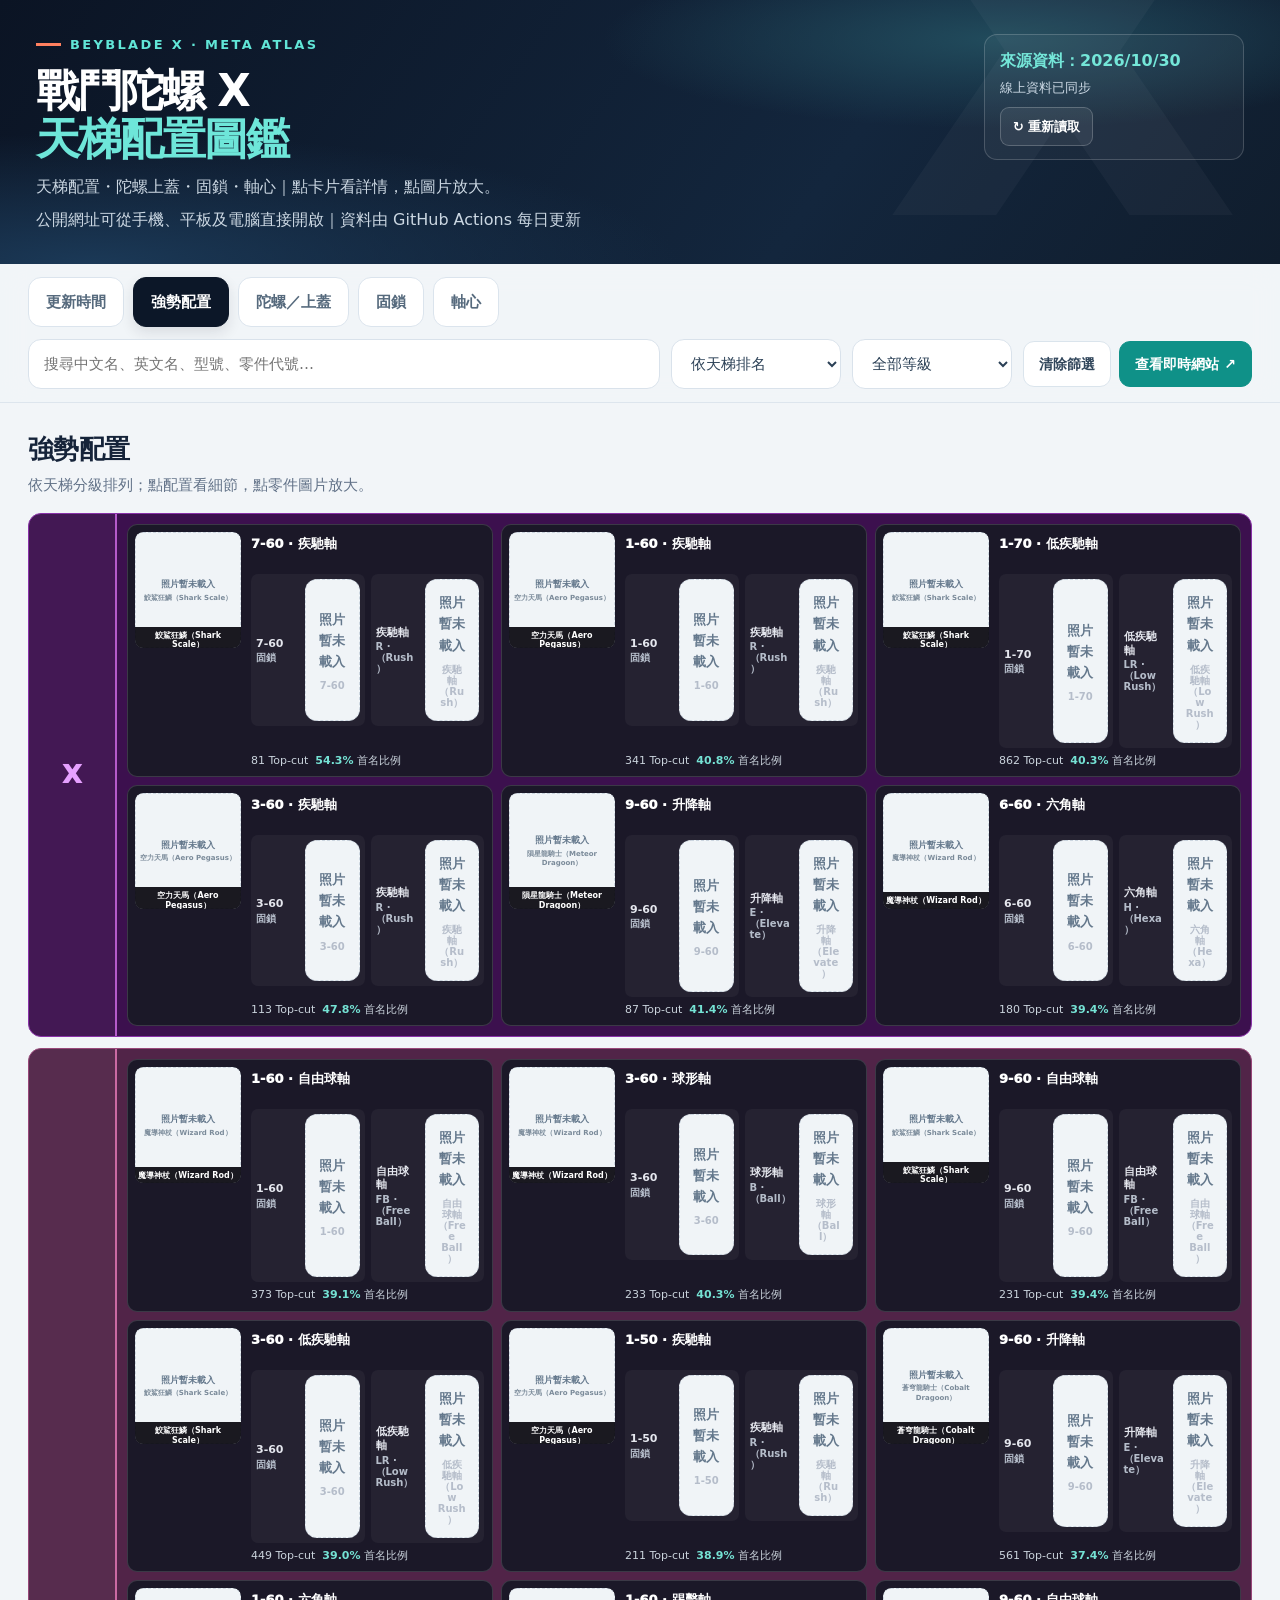
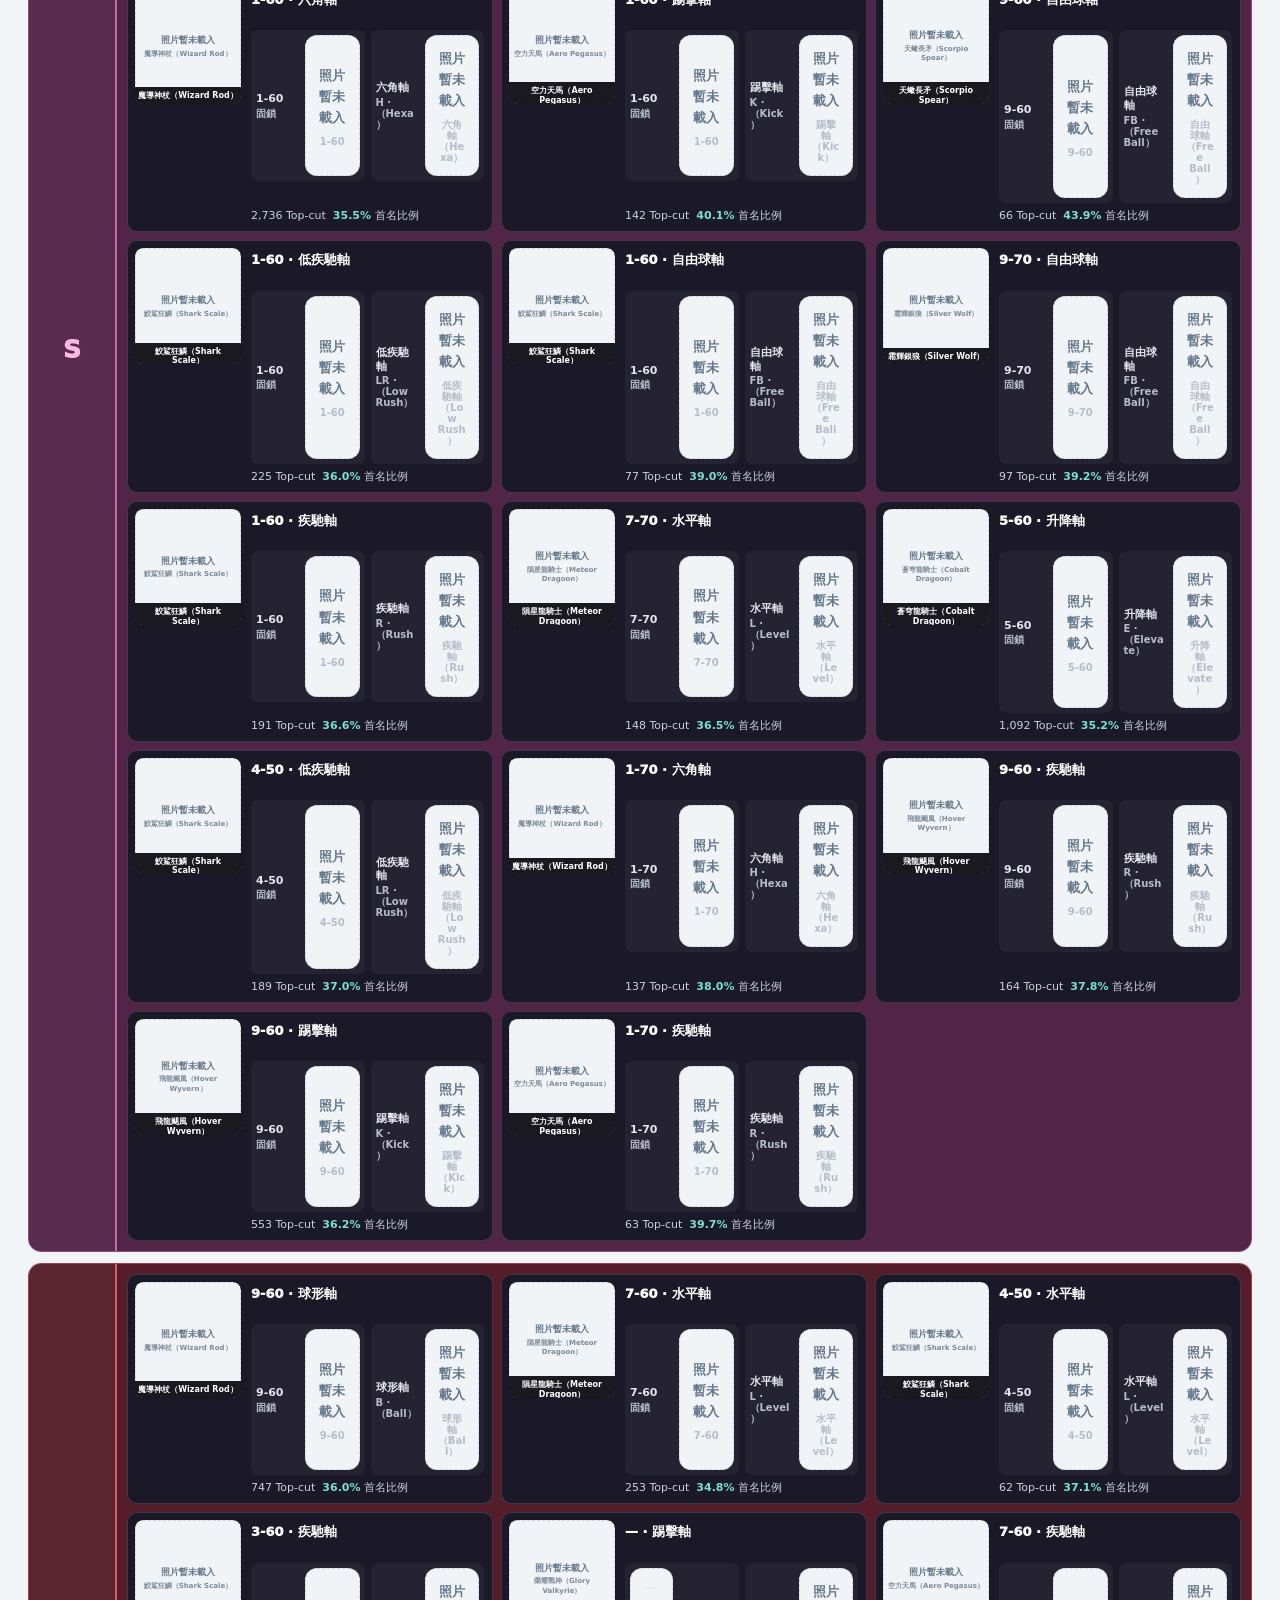
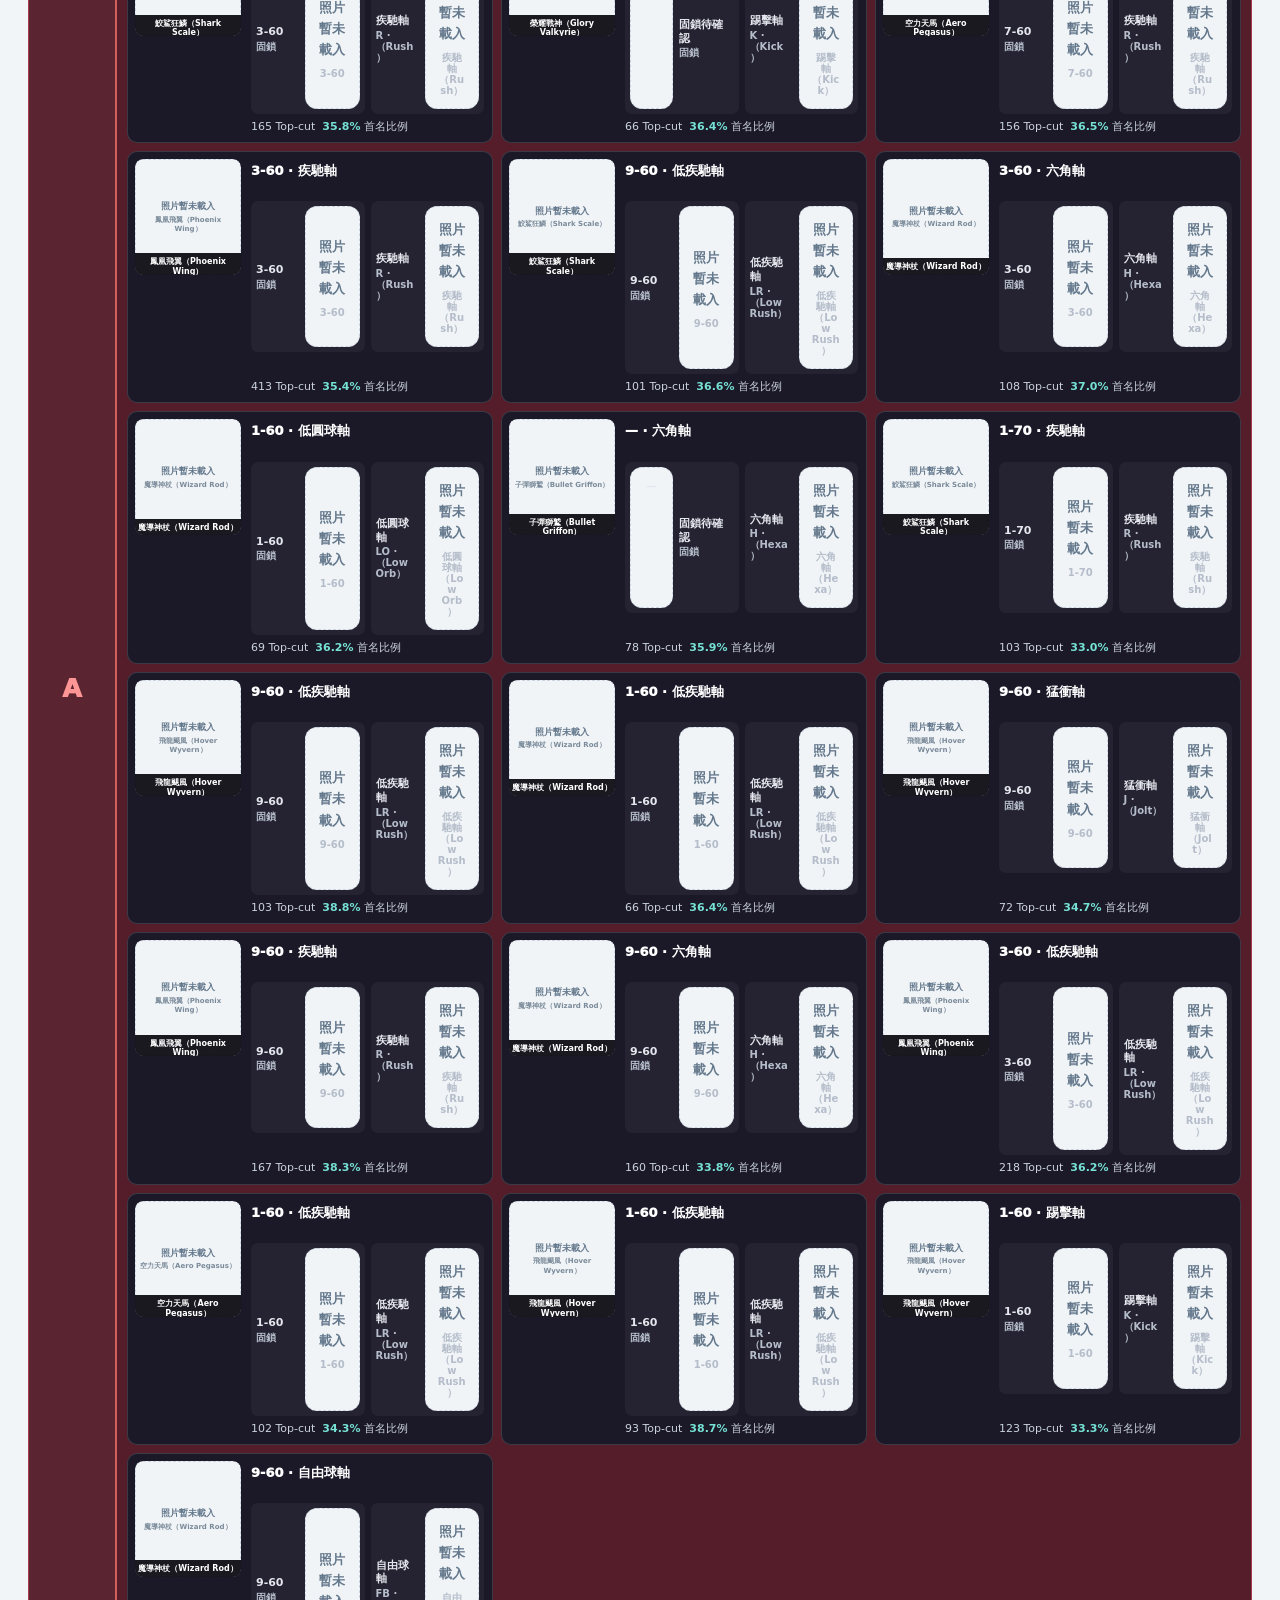
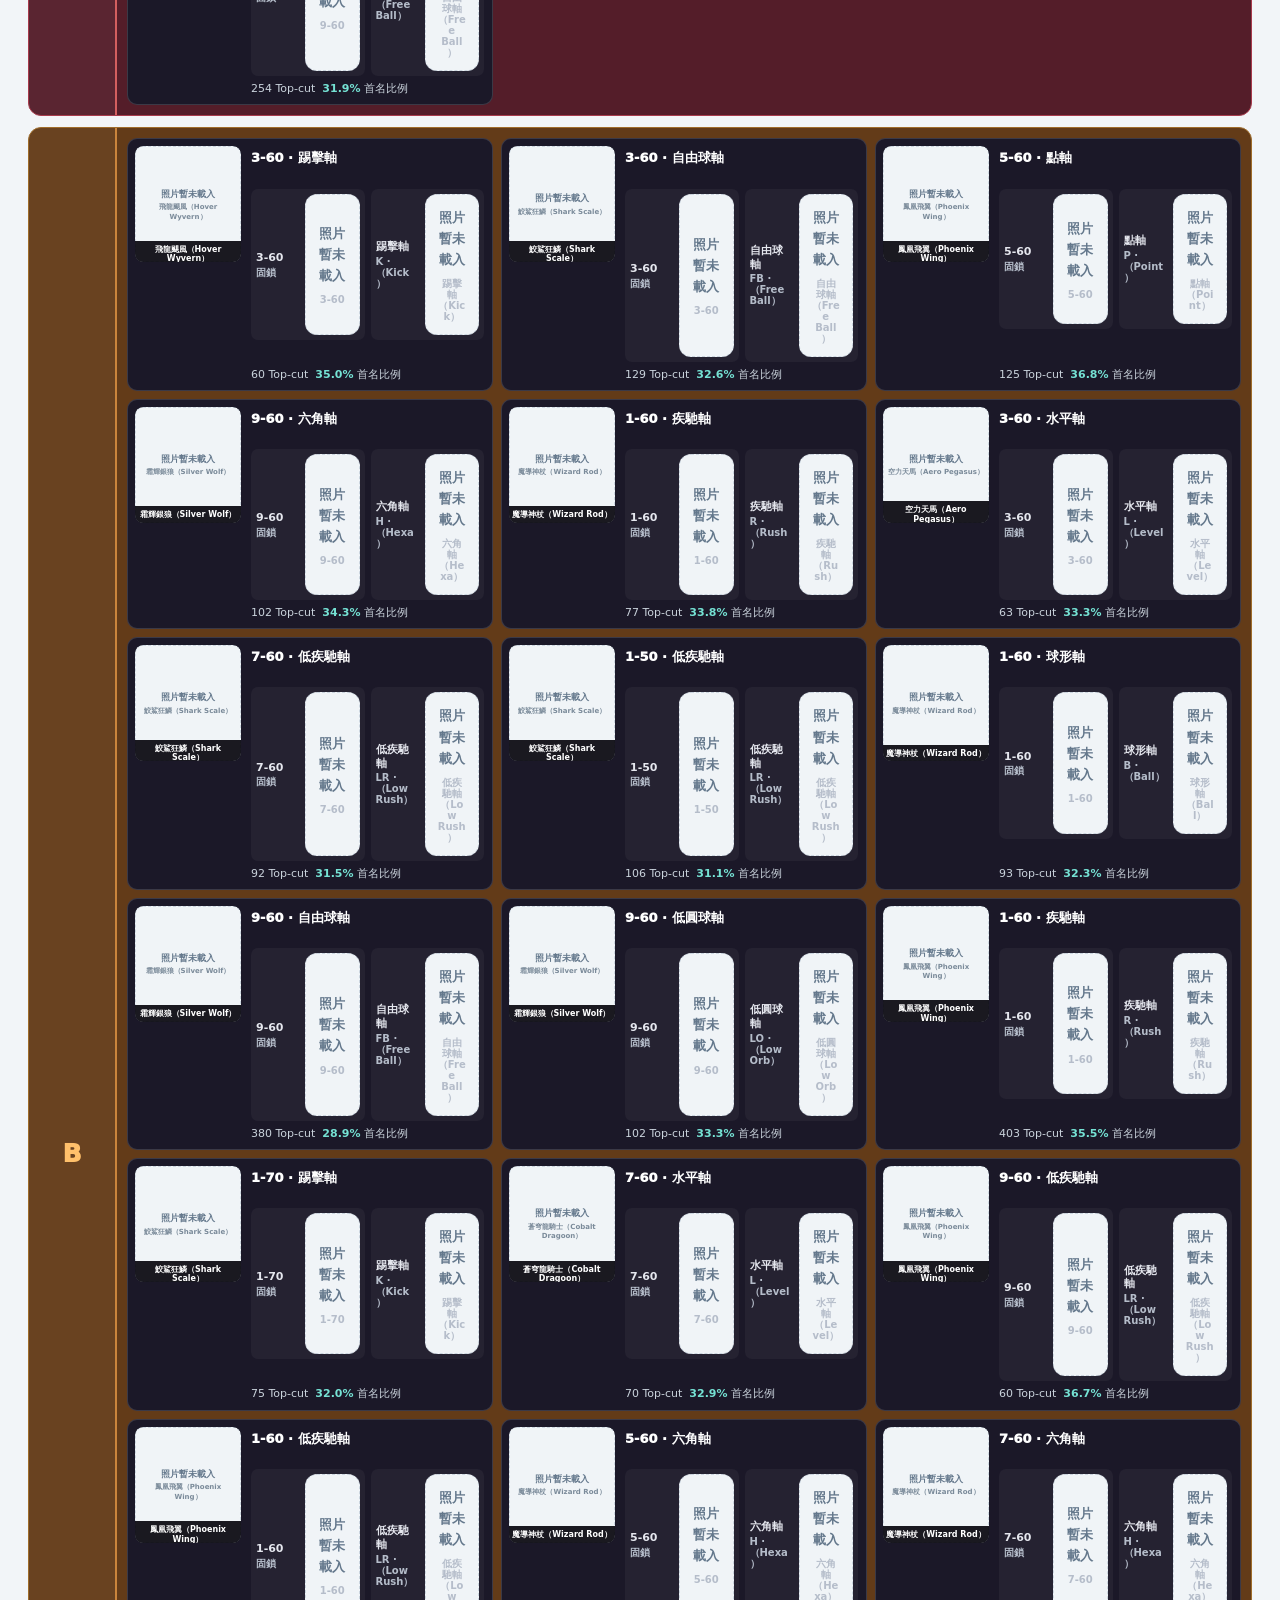
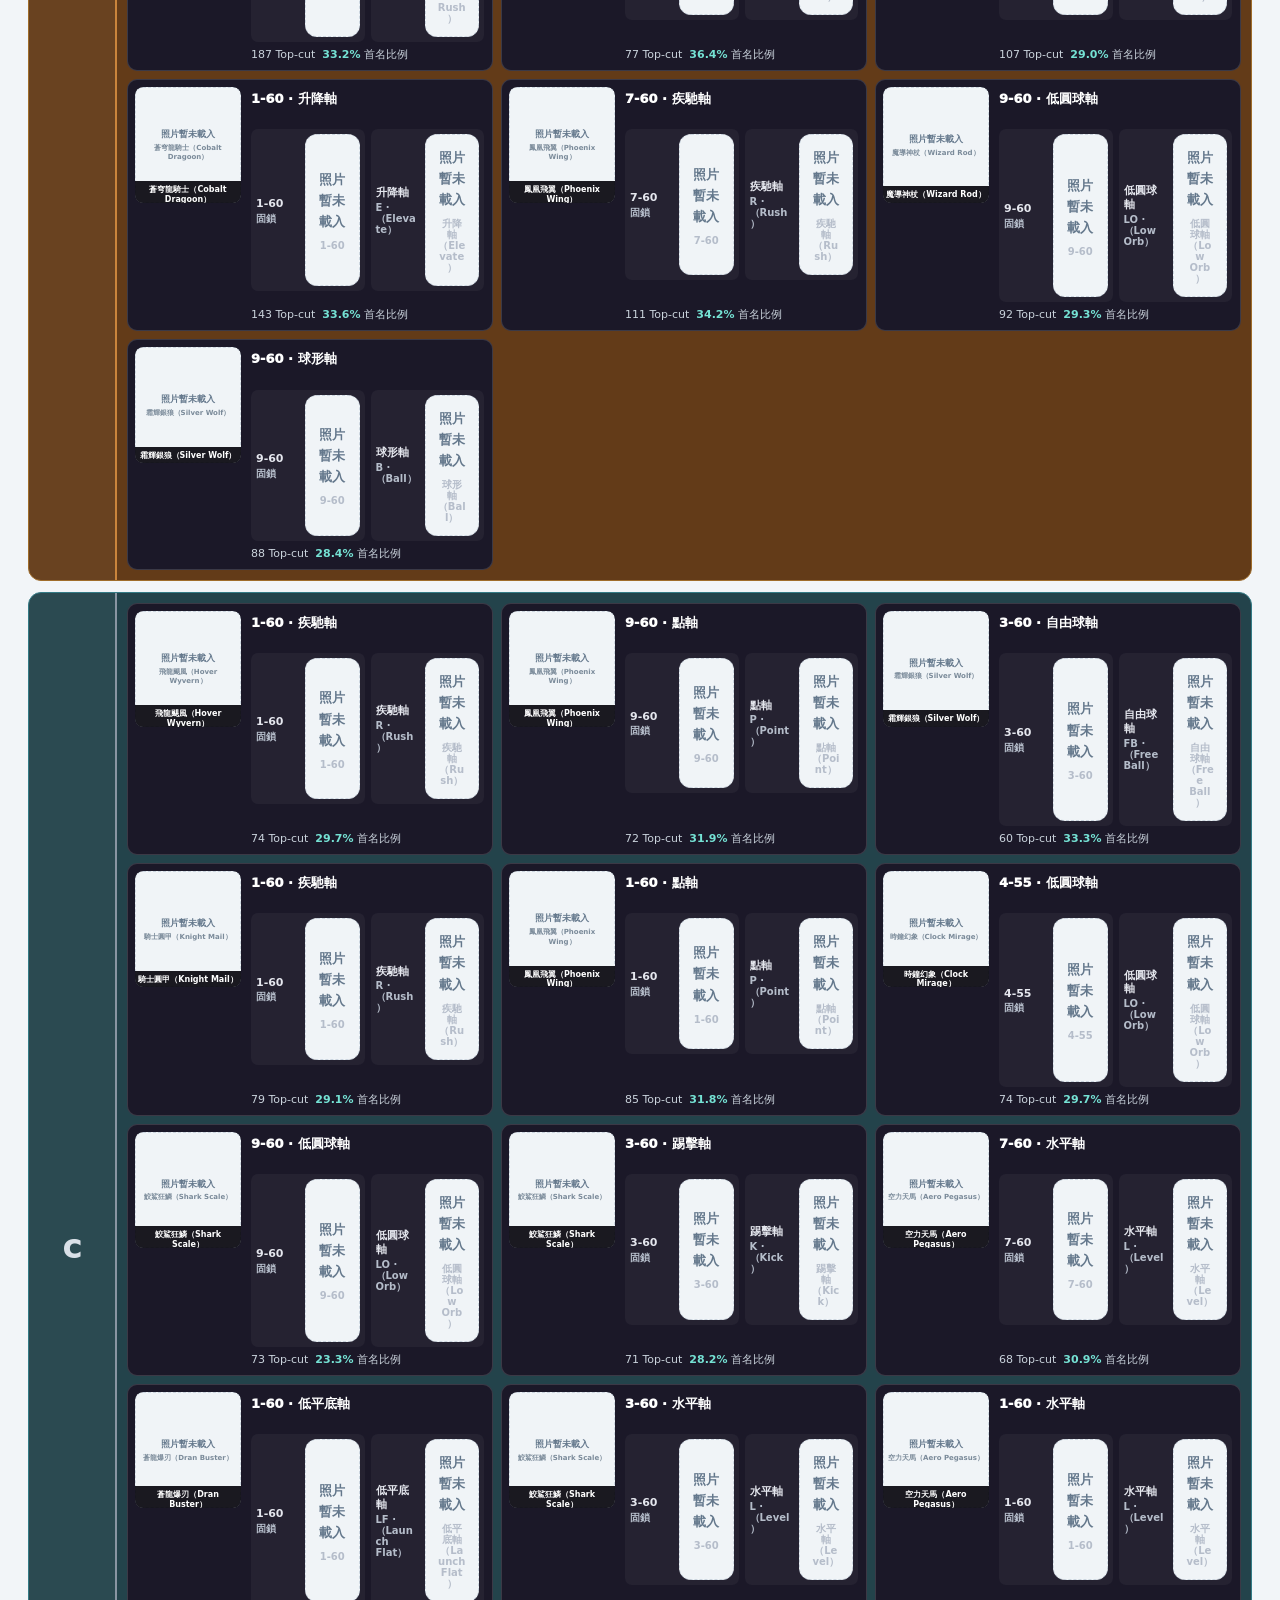
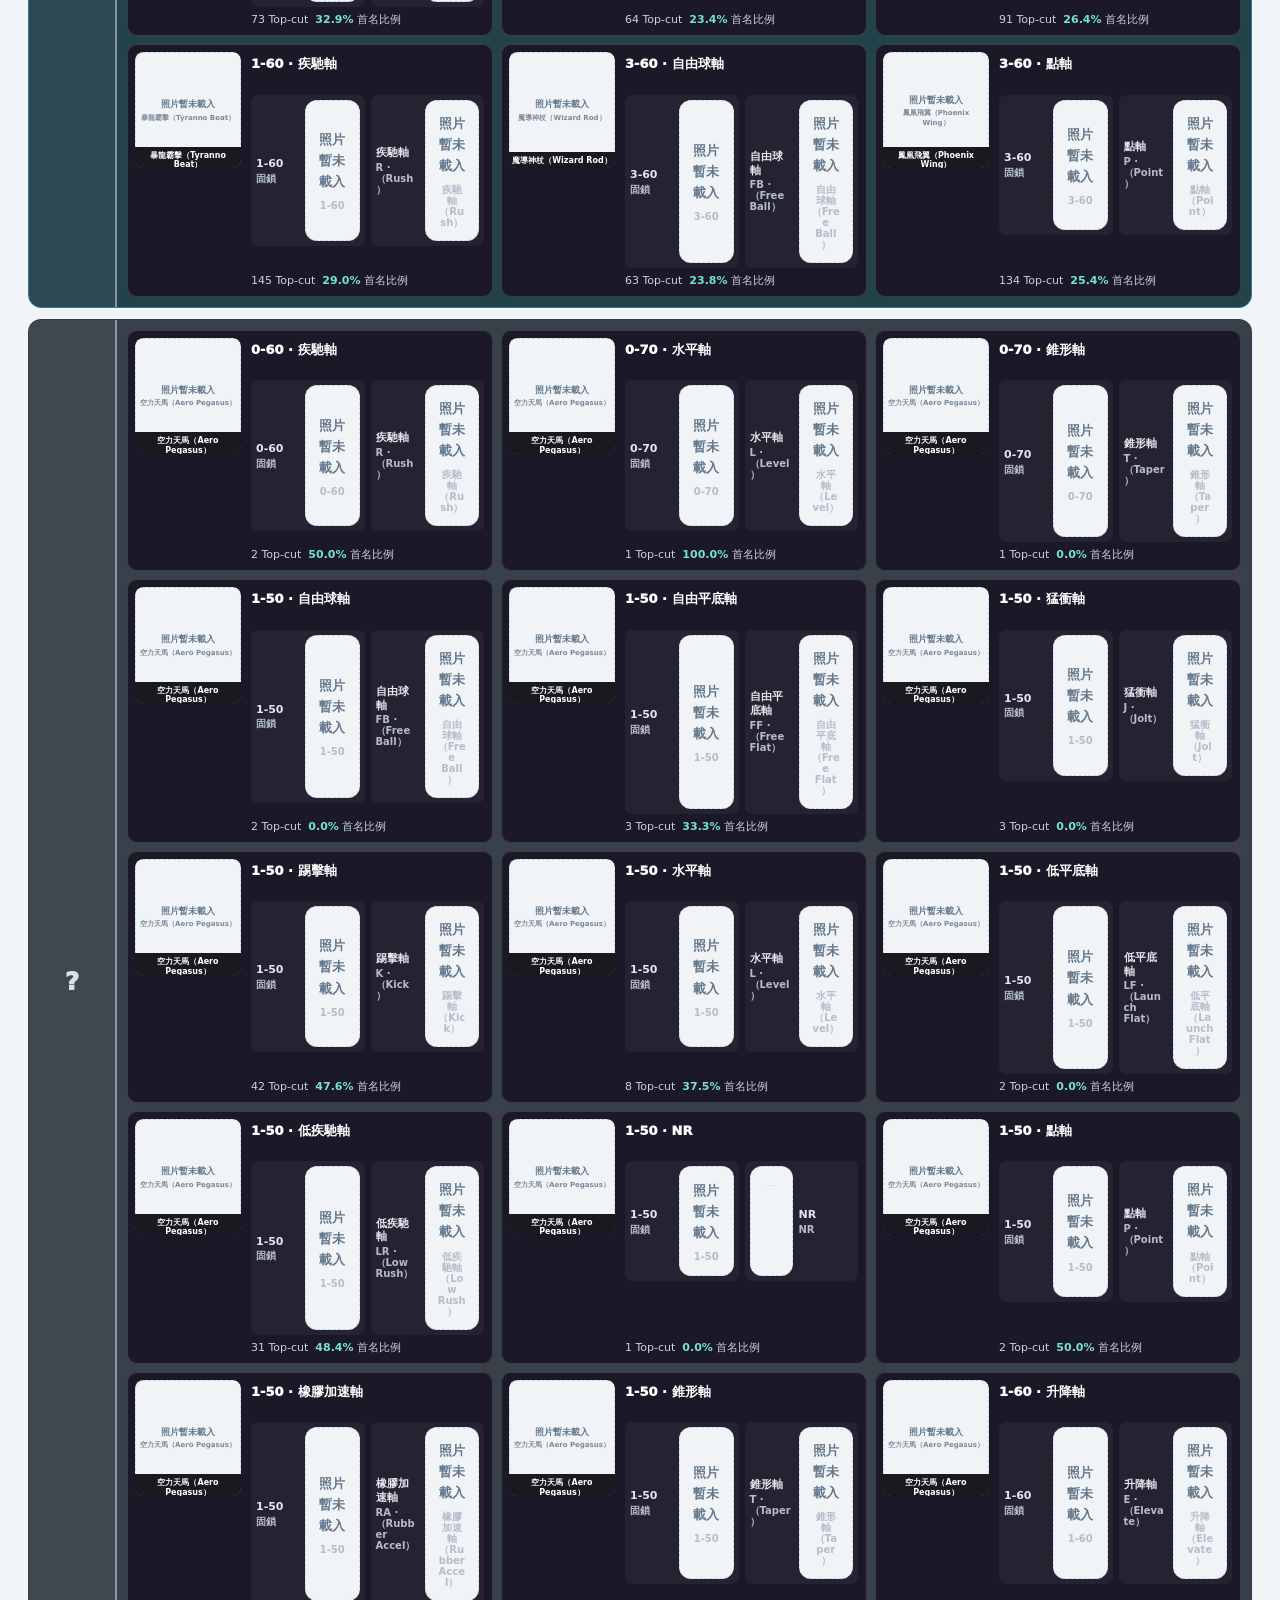
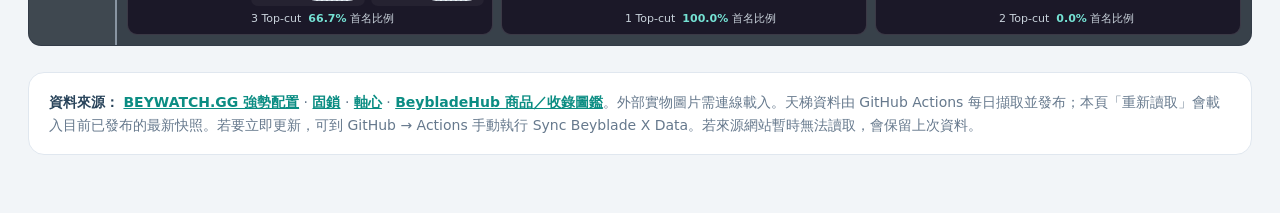
==== commit 073b39f1: "Add files via upload" ====
--- a/index.html
+++ b/index.html
@@ -28,6 +28,163 @@
 .photo{height:142px;overflow:hidden}.photo img{display:block;width:auto!important;height:auto!important;max-width:76%!important;max-height:118px!important;object-fit:contain!important;margin:auto}.card[data-kind="bit"] .photo img{max-width:54%!important;max-height:95px!important}.card[data-kind="ratchet"] .photo img{max-width:68%!important;max-height:108px!important}.detail-photo{height:205px;min-width:0;overflow:hidden}.detail-photo img{display:block;width:auto!important;height:auto!important;max-width:94%!important;max-height:190px!important;object-fit:contain!important;margin:auto}.zoom{padding:22px}.zoom img{display:block;width:auto!important;height:auto!important;max-width:90vw!important;max-height:88vh!important;object-fit:contain!important;margin:auto}.mini img{display:block;width:auto!important;height:auto!important;max-width:54px!important;max-height:54px!important;object-fit:contain!important}
 .card h3{font-size:15px;line-height:1.25}.subtitle{font-size:11px}.card-body{padding:10px 12px}.detail-stats{grid-template-columns:repeat(3,minmax(0,1fr))}.metric strong{font-size:18px}
 @media(max-width:760px){.hero{padding:17px 13px}.hero-topline{gap:10px}.snapshot{min-width:0;width:100%;max-width:none}.shell{padding:0 10px 35px}.tool-inner{padding:0 10px}.tier-lane{grid-template-columns:42px minmax(0,1fr)}.tier-label{font-size:14px}.tier-cards{grid-template-columns:repeat(auto-fill,minmax(205px,1fr));padding:4px;gap:4px}.tier-combo{grid-template-columns:68px minmax(0,1fr);min-height:94px;gap:4px;padding:3px}.tier-main-img{width:68px;height:88px}.tier-component{grid-template-columns:25px minmax(0,1fr)}.tier-component img{width:25px!important;height:25px!important;max-width:25px!important;max-height:25px!important}.tier-combo-title{font-size:9px}.tier-combo-stats{font-size:7px}.photo{height:132px}}
+
+/* ===== Readability upgrade v2: larger desktop cards and touch targets ===== */
+body{font-size:16px;line-height:1.62}
+.hero-inner,.shell,.tool-inner{max-width:1680px}
+.hero{padding:34px 28px 30px}
+.hero-inner{padding:0 8px}
+.eyebrow{font-size:13px;letter-spacing:.18em}
+.hero h1{font-size:clamp(32px,3.4vw,48px);margin:13px 0 10px}
+.hero-subtitle,.hero p{font-size:16px!important;line-height:1.65}
+.snapshot{font-size:14px;min-width:260px;max-width:340px;padding:13px 15px}
+.snapshot strong{font-size:16px}
+.snapshot span{font-size:13px}
+.refresh-btn{font-size:13px;padding:8px 12px}
+.shell{padding:0 28px 58px}
+.tool-inner{padding:0 28px}
+.toolbar{padding:13px 0}
+.tabs{gap:9px}
+.tab{font-size:15px;padding:12px 17px;border-radius:13px}
+.tab span{font-size:11px}
+.controls{gap:11px;margin-top:12px}
+.search,.select{height:50px;font-size:15px;padding:0 15px;border-radius:13px}
+.btn{font-size:14px;padding:11px 15px}
+.quickfilters{gap:9px;margin-top:12px}
+.chip{font-size:14px;padding:8px 14px}
+.content-head{margin:25px 0 16px}
+.content-head h2{font-size:26px}
+.content-head p{font-size:15px}
+.count{font-size:14px;padding:8px 13px}
+.grid{grid-template-columns:repeat(3,minmax(0,1fr));gap:20px}
+.card{border-radius:20px}
+.photo{height:218px!important}
+.photo img{width:calc(100% - 34px)!important;height:calc(100% - 28px)!important;max-width:285px!important;max-height:190px!important}
+.photo-badge{font-size:11px;padding:6px 9px;left:12px;top:12px}
+.photo-rank{font-size:13px;padding:6px 10px;right:12px;top:12px}
+.card-body{padding:17px 18px 18px}
+.code{font-size:13px}
+.tier{font-size:12px;padding:6px 9px}
+.card h3{font-size:20px;line-height:1.35;margin:10px 0 4px}
+.subtitle{font-size:14px;line-height:1.5}
+.statline{font-size:13px;gap:11px;margin-top:13px}
+.bar{height:5px;margin-top:11px}
+.card-foot{font-size:13px;padding:12px 18px}
+.overview-simple{padding:21px 23px;margin-top:25px}
+.overview-simple h2{font-size:23px}
+.overview-simple p{font-size:14px}
+.live-source{font-size:14px;padding:11px 15px}
+/* Tier / strong-combo board */
+.tier-board{gap:11px}
+.tier-lane{grid-template-columns:88px minmax(0,1fr);border-radius:13px}
+.tier-label{font-size:25px}
+.tier-cards{grid-template-columns:repeat(auto-fill,minmax(280px,1fr));gap:8px;padding:10px}
+.tier-combo{grid-template-columns:106px minmax(0,1fr);gap:9px;min-height:132px;padding:7px;border-radius:10px}
+.tier-main-img{width:106px;height:116px;border-radius:8px}
+.tier-combo-right{gap:7px}
+.tier-combo-title{font-size:13px;line-height:1.35}
+.tier-components{gap:6px}
+.tier-component{grid-template-columns:43px minmax(0,1fr);gap:6px;padding:5px;border-radius:7px}
+.tier-component img{width:43px;height:43px}
+.tier-component span{font-size:11px;line-height:1.25}
+.tier-component small{font-size:10px}
+.tier-combo-stats{font-size:11px;gap:7px}
+.tier-chip{font-size:11px;padding:3px 7px}
+.tier-empty{font-size:14px;padding:16px}
+/* Overview / detail typography */
+.panel{padding:22px}
+.panel h3{font-size:20px}
+.panel-kicker{font-size:12px}
+.rank-row{grid-template-columns:38px minmax(0,1fr) 100px;padding:12px 13px;gap:12px}
+.rank-main strong{font-size:15px}
+.rank-main small{font-size:13px}
+.rank-metric{font-size:14px}
+.rank-metric small{font-size:11px}
+.meta-note{font-size:14px;padding:13px 15px}
+.source-link{font-size:14px;padding:12px 14px}
+.source-link small{font-size:12px}
+.footer{font-size:14px;padding:18px 20px}
+.dialog{width:min(1180px,100%)}
+.dialog-head{padding:24px 30px 21px}
+.dialog-head h2{font-size:clamp(26px,3.2vw,38px)}
+.dialog-head p{font-size:15px}
+.dialog-body{padding:24px 28px 30px}
+.detail-layout{grid-template-columns:330px minmax(0,1fr);gap:22px}
+.detail-photo{height:320px}
+.detail-stats{gap:10px}
+.metric{padding:13px}
+.metric span{font-size:12px}
+.metric strong{font-size:24px}
+.section-card{padding:17px;margin-bottom:13px}
+.section-card h4{font-size:16px}
+.section-card p{font-size:14px;line-height:1.55}
+.mini{font-size:13px;padding:10px 12px}
+.mini strong{font-size:14px}
+.mini span{font-size:13px}
+.detail-link{font-size:13px;padding:10px 13px}
+.notice{font-size:14px;padding:14px 16px}
+.empty{font-size:16px;padding:55px 25px}
+@media(max-width:1100px){
+  .hero-inner,.shell,.tool-inner{max-width:100%}
+  .grid{grid-template-columns:repeat(2,minmax(0,1fr))}
+  .tier-cards{grid-template-columns:repeat(auto-fill,minmax(260px,1fr))}
+  .detail-layout{grid-template-columns:280px minmax(0,1fr)}
+}
+@media(max-width:760px){
+  body{font-size:16px}
+  .hero{padding:23px 16px}
+  .hero h1{font-size:clamp(29px,7vw,38px)}
+  .hero-subtitle,.hero p{font-size:15px!important}
+  .snapshot{font-size:13px}
+  .shell{padding:0 13px 38px}
+  .tool-inner{padding:0 13px}
+  .tabs{overflow-x:auto;flex-wrap:nowrap;padding-bottom:5px}
+  .tab{flex:none;font-size:14px;padding:11px 14px}
+  .controls{grid-template-columns:1fr 1fr}
+  .search{grid-column:1/-1}
+  .actions{grid-column:1/-1;justify-content:flex-start}
+  .grid{grid-template-columns:1fr;gap:14px}
+  .photo{height:220px!important}
+  .photo img{max-width:280px!important;max-height:190px!important}
+  .card-body{padding:16px}
+  .card h3{font-size:20px}
+  .subtitle{font-size:14px}
+  .statline{font-size:13px}
+  .card-foot{font-size:13px;padding:11px 16px}
+  .overview-simple{padding:17px;gap:12px}
+  .overview-simple h2{font-size:21px}
+  .overview-grid{grid-template-columns:1fr}
+  .tier-lane{grid-template-columns:52px minmax(0,1fr)}
+  .tier-label{font-size:16px}
+  .tier-cards{grid-template-columns:1fr;padding:7px;gap:7px}
+  .tier-combo{grid-template-columns:92px minmax(0,1fr);min-height:118px}
+  .tier-main-img{width:92px;height:104px}
+  .tier-component{grid-template-columns:39px minmax(0,1fr)}
+  .tier-component img{width:39px;height:39px}
+  .tier-combo-title{font-size:12px}
+  .tier-component span{font-size:10px}
+  .tier-component small{font-size:9px}
+  .tier-combo-stats{font-size:10px}
+  .detail-layout{grid-template-columns:1fr}
+  .detail-photo{height:270px}
+  .dialog-head{padding:19px 20px 17px}
+  .dialog-body{padding:15px}
+  .section-card h4{font-size:15px}
+  .section-card p{font-size:13px}
+  .small-grid{grid-template-columns:1fr}
+  .modal{padding:8px}
+  .dialog{max-height:96vh;border-radius:16px}
+}
+@media(max-width:420px){
+  .photo{height:195px!important}
+  .card h3{font-size:18px}
+  .detail-stats{grid-template-columns:repeat(2,minmax(0,1fr))}
+  .tier-lane{grid-template-columns:43px minmax(0,1fr)}
+  .tier-label{font-size:14px}
+  .tier-combo{grid-template-columns:82px minmax(0,1fr);gap:6px}
+  .tier-main-img{width:82px;height:94px}
+}
+
 </style></head><body>
 <header class="hero"><div class="hero-inner"><div class="hero-topline"><div><div class="eyebrow">Beyblade X · Meta Atlas</div><h1>戰鬥陀螺 X<br><em>天梯配置圖鑑</em></h1><p class="hero-subtitle">天梯配置・陀螺上蓋・固鎖・軸心｜點卡片看詳情，點圖片放大。</p><p class="hero-subtitle" style="margin-top:7px;font-size:11px;color:#9eb3c6">公開網址可從手機、平板及電腦直接開啟｜資料由 GitHub Actions 每日更新</p></div><div class="snapshot"><strong id="snapshot-time">來源資料：2026/10/25</strong><span id="sync-status" aria-live="polite" title="同步狀態；滑鼠停留可查看詳細原因">正在讀取 GitHub Pages 資料…</span><button class="refresh-btn" id="refresh-data" type="button">↻ 重新讀取</button></div></div></div></header>
 <div class="toolbar"><div class="tool-inner"><nav class="tabs" id="tabs"><button class="tab" data-tab="overview">更新時間</button><button class="tab active" data-tab="combos">強勢配置</button><button class="tab" data-tab="blades">陀螺／上蓋</button><button class="tab" data-tab="ratchets">固鎖</button><button class="tab" data-tab="bits">軸心</button></nav><div class="controls" id="controls" style="display:none"><input class="search" id="search" placeholder="搜尋中文名、英文名、型號、零件代號…" autocomplete="off"><select class="select" id="sort"><option value="rank">依天梯排名</option><option value="name">名稱 A→Z</option><option value="cuts">依 Top-cut 次數</option><option value="first">依第一名比例</option></select><select class="select" id="tier-filter"><option value="all">全部等級</option><option value="X">X 級</option><option value="S">S 級</option><option value="A">A 級</option><option value="B">B 級</option><option value="C">C 級</option><option value="?">未定級／樣本不足</option><option value="—">尚無排行</option></select><div class="actions"><button class="btn" id="reset">清除篩選</button><a class="btn primary" href="https://beywatch.gg/" target="_blank" rel="noopener" style="text-decoration:none">查看即時網站 ↗</a></div></div><div class="quickfilters" id="quickfilters" style="display:none"><button class="chip active" data-type="all">全部</button><button class="chip" data-type="攻擊">攻擊</button><button class="chip" data-type="防守">防守</button><button class="chip" data-type="持久">持久</button><button class="chip" data-type="均衡">均衡</button></div></div></div>
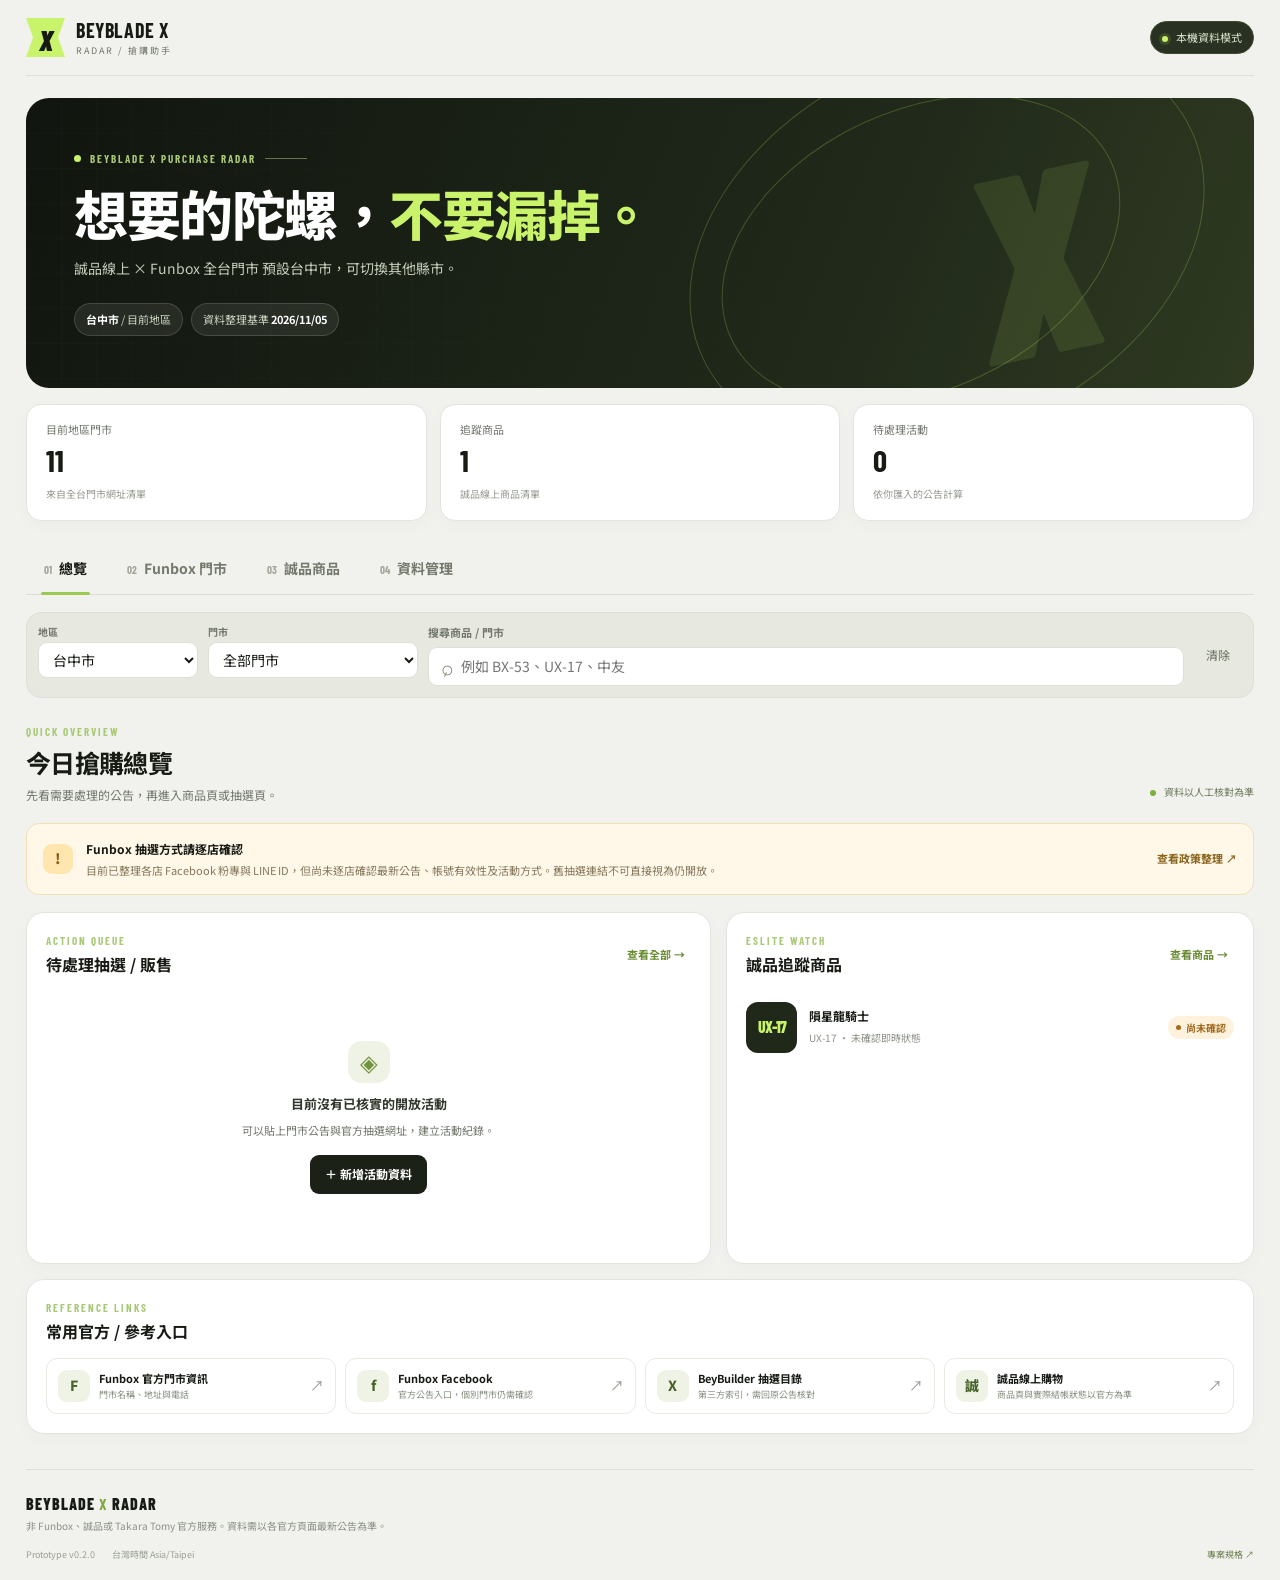
==== commit e793c152: "Add files via upload" ====
--- a/index.html
+++ b/index.html
@@ -1,538 +1,171 @@
 <!doctype html>
-<html lang="zh-Hant"><head><meta charset="utf-8"><meta name="viewport" content="width=device-width,initial-scale=1"><meta name="theme-color" content="#0c1728"><title>Beyblade X META Atlas｜陀螺・固鎖・軸心天梯資料庫</title>
-<style>
-:root{--bg:#f2f5f8;--ink:#152339;--muted:#617187;--navy:#0c1728;--navy2:#172941;--line:#e0e7ef;--card:#fff;--teal:#13c5b4;--orange:#ff805f;--blue:#4f88f5;--purple:#8e6be9;--green:#19a974;--shadow:0 12px 35px rgba(21,35,57,.08);--radius:18px}
-*{box-sizing:border-box}body{margin:0;background:var(--bg);color:var(--ink);font:15px/1.55 Inter,"Noto Sans TC","Microsoft JhengHei",system-ui,sans-serif}button,input,select{font:inherit}button{cursor:pointer}a{color:inherit}
-.hero{background:radial-gradient(ellipse at 78% 15%,#214b5c 0,transparent 28%),radial-gradient(ellipse at 7% 100%,#1b3957 0,transparent 35%),linear-gradient(125deg,#0b1424,#13263d 65%,#101d2d);color:#fff;padding:34px 22px 30px;position:relative;overflow:hidden}.hero:after{content:"X";position:absolute;font-size:420px;font-weight:1000;line-height:1;right:5%;top:-140px;color:#fff;opacity:.03;pointer-events:none}.hero-inner{max-width:1400px;margin:auto;position:relative;z-index:1}.eyebrow{color:#61e6d7;letter-spacing:.22em;font-size:11px;font-weight:900;text-transform:uppercase;display:flex;align-items:center;gap:9px}.eyebrow:before{content:"";height:3px;width:25px;background:var(--orange)}h1{font-size:clamp(28px,4.5vw,54px);line-height:1.1;letter-spacing:-.045em;margin:15px 0 12px}h1 em{font-style:normal;color:#6ee6d9}.hero p{color:#c1d1df;max-width:780px;margin:0}.hero-topline{display:flex;justify-content:space-between;gap:20px;align-items:start}.snapshot{font-size:12px;color:#d0dfeb;text-align:right;border:1px solid #ffffff2e;background:#ffffff0a;padding:10px 12px;border-radius:13px;min-width:190px}.snapshot strong{display:block;color:#74e6d8;font-size:14px}.hero-tags{display:flex;gap:8px;flex-wrap:wrap;margin-top:24px}.hero-tag{border:1px solid #ffffff23;background:#ffffff0b;padding:8px 12px;border-radius:12px;font-size:12px;color:#e4eef5}.hero-tag strong{font-size:18px;color:#fff;margin-right:4px}
-.shell{max-width:1400px;margin:auto;padding:0 22px 50px}.toolbar{position:sticky;top:0;z-index:20;padding:12px 0;background:#f2f5f8ed;backdrop-filter:blur(15px);border-bottom:1px solid #dde5ed}.tool-inner{max-width:1400px;margin:auto;padding:0 22px}.tabs{display:flex;gap:7px;flex-wrap:wrap}.tab{background:#fff;border:1px solid #dbe4ed;color:#566a7d;border-radius:12px;padding:10px 14px;font-weight:850;font-size:13px}.tab.active{background:var(--navy);color:#fff;border-color:var(--navy);box-shadow:0 6px 14px #0c17281b}.tab span{display:inline-block;margin-left:6px;font-size:10px;opacity:.65}.controls{display:grid;grid-template-columns:minmax(220px,1fr) 170px 160px auto;gap:9px;margin-top:10px;align-items:center}.search,.select{height:43px;border:1px solid #d9e2eb;background:#fff;border-radius:12px;padding:0 13px;outline:none;color:#2b4056}.search:focus,.select:focus{border-color:#0da99d;box-shadow:0 0 0 3px #13c5b41e}.actions{display:flex;gap:8px;justify-content:flex-end;flex-wrap:wrap}.btn{border:1px solid #dae4ec;background:#fff;color:#31465b;border-radius:11px;padding:9px 12px;font-weight:800;font-size:12px}.btn.primary{background:#0f9188;border-color:#0f9188;color:#fff}.quickfilters{display:flex;gap:7px;flex-wrap:wrap;margin-top:10px}.chip{border:1px solid #dbe4ed;background:#fff;border-radius:999px;padding:6px 11px;font-size:12px;font-weight:800;color:#617187}.chip.active{border-color:#80d8d0;background:#ddf8f4;color:#08786f}.content-head{display:flex;align-items:end;justify-content:space-between;gap:12px;margin:24px 0 14px}.content-head h2{font-size:22px;letter-spacing:-.025em;margin:0}.content-head p{color:var(--muted);font-size:13px;margin:4px 0 0}.count{background:#e3eaf1;color:#2d455d;border-radius:999px;padding:7px 11px;font-size:12px;font-weight:900;white-space:nowrap}
-.grid{display:grid;grid-template-columns:repeat(4,minmax(0,1fr));gap:15px}.card{appearance:none;text-align:left;width:100%;border:1px solid var(--line);padding:0;border-radius:17px;background:#fff;overflow:hidden;box-shadow:0 6px 20px #12243a07;transition:transform .17s,box-shadow .17s,border-color .17s;color:inherit;min-width:0}.card:hover{transform:translateY(-3px);border-color:#b9d9d8;box-shadow:var(--shadow)}.photo{height:174px;position:relative;display:grid;place-items:center;overflow:hidden;background:radial-gradient(ellipse at 50% 35%,#fff,#edf2f6);border-bottom:1px solid var(--line);isolation:isolate}.photo img{width:calc(100% - 30px);height:calc(100% - 22px);object-fit:contain;max-width:220px;mix-blend-mode:multiply;cursor:zoom-in}.photo-badge{position:absolute;left:10px;top:10px;background:#ffffffeb;border:1px solid #e2e8ef;color:#5e7184;border-radius:999px;padding:4px 7px;font-size:9px;letter-spacing:.06em;font-weight:850;z-index:2}.photo-rank{position:absolute;right:10px;top:10px;color:#fff;background:#14283ee8;border-radius:9px;padding:4px 8px;font-size:11px;font-weight:950}.fallback{width:100%;height:100%;min-height:110px;box-sizing:border-box;padding:12px;display:flex;flex-direction:column;align-items:center;justify-content:center;gap:6px;border-radius:12px;background:#f0f4f7;border:1px dashed #cbd5df;color:#64788c;font-weight:800;font-size:13px;letter-spacing:0;box-shadow:none;transform:none;text-align:center;overflow-wrap:anywhere}.fallback small{position:static;font-size:10px;letter-spacing:0;transform:none;color:#7b8b9a;white-space:normal;line-height:1.35}.card-body{padding:13px 14px 14px}.card-overline{display:flex;align-items:center;justify-content:space-between;gap:8px}.code{font-size:11px;font-weight:900;letter-spacing:.03em;color:#567086}.tier{border-radius:7px;padding:4px 7px;font-size:10px;font-weight:950;line-height:1.1;white-space:nowrap;background:#e9eef4;color:#56677a}.tier.X{background:#10243b;color:#fff}.tier.S{background:#d7f7e8;color:#13734a}.tier.A{background:#dceafe;color:#205ba9}.tier.B{background:#ece4ff;color:#6843ad}.tier.C{background:#ffe9db;color:#a24a24}.tier.unknown{background:#eef1f4;color:#7d8a98}.card h3{margin:8px 0 2px;font-size:17px;line-height:1.25;color:#162a42;overflow-wrap:anywhere}.subtitle{color:#6d7f92;font-size:12px;margin:0}.statline{display:flex;gap:9px;flex-wrap:wrap;margin-top:10px;font-size:11px;color:#53687d}.statline strong{color:#213e59}.bar{height:4px;background:#ecf0f4;border-radius:999px;margin-top:9px;overflow:hidden}.bar span{display:block;height:100%;background:linear-gradient(90deg,#15ad9f,#64dfcf);border-radius:999px}.card-foot{border-top:1px solid #eff2f5;padding:9px 14px;display:flex;align-items:center;justify-content:space-between;color:#64798d;font-size:11px;font-weight:800}.open-indicator{color:#078f86}
-.overview-grid{display:grid;grid-template-columns:1.25fr .75fr;gap:16px}.panel{background:#fff;border:1px solid var(--line);border-radius:18px;padding:18px;box-shadow:0 7px 24px #14294008}.panel h3{margin:0 0 13px;font-size:17px}.panel-kicker{color:#0c978d;font-size:10px;font-weight:950;letter-spacing:.16em;text-transform:uppercase}.rank-list{display:flex;flex-direction:column;gap:8px}.rank-row{display:grid;grid-template-columns:32px minmax(0,1fr) 88px;gap:10px;align-items:center;padding:9px 10px;border:1px solid #e9edf2;border-radius:12px;background:#fcfdfe;text-align:left}.rank-num{font-weight:1000;color:#8191a2}.rank-main{min-width:0}.rank-main strong{display:block;font-size:13px;line-height:1.3}.rank-main small{display:block;color:#718297;font-size:11px;margin-top:2px}.rank-metric{text-align:right;font-size:12px;font-weight:950;color:#157f76}.rank-metric small{display:block;font-size:10px;color:#8b98a6;font-weight:700}.meta-note{padding:11px 13px;border-radius:12px;border:1px solid #d9e8ef;background:#f0f7fb;color:#516d81;font-size:12px;margin-top:14px}.source-list{display:grid;gap:8px}.source-link{display:flex;align-items:center;justify-content:space-between;gap:12px;text-decoration:none;background:#f8fafc;border:1px solid #e4eaf0;border-radius:11px;padding:10px 12px;font-size:12px;font-weight:850}.source-link small{display:block;color:#8695a4;font-size:10px;font-weight:600;margin-top:2px}.source-link span:last-child{color:#098b81;white-space:nowrap}
-.empty{display:none;border:1px dashed #cad7e3;border-radius:17px;background:#fff;padding:45px 20px;color:#7a8a9a;text-align:center}.empty.show{display:block}.footer{margin-top:26px;background:#fff;border:1px solid var(--line);border-radius:16px;padding:16px 18px;color:#66798d;font-size:12px}.footer a{color:#0b8d83;font-weight:800}.footer strong{color:#29445b}.modal{position:fixed;inset:0;background:#081322bf;backdrop-filter:blur(7px);z-index:1000;display:none;align-items:center;justify-content:center;padding:20px}.modal.open{display:flex}.dialog{width:min(980px,100%);max-height:min(92vh,1000px);overflow:auto;background:#f6f8fa;border-radius:22px;box-shadow:0 25px 90px #0006;position:relative}.dialog-head{background:linear-gradient(120deg,#0c1728,#1a334b);color:#fff;padding:21px 25px 18px;position:sticky;top:0;z-index:3}.dialog-head h2{margin:7px 0 3px;font-size:clamp(23px,3vw,33px);line-height:1.15;letter-spacing:-.03em}.dialog-head p{margin:0;color:#c5d4df;font-size:13px}.close{position:absolute;right:15px;top:14px;border:1px solid #ffffff3b;color:#fff;background:#ffffff14;border-radius:10px;width:38px;height:38px;font-size:22px}.dialog-body{padding:20px 22px 25px}.detail-layout{display:grid;grid-template-columns:280px minmax(0,1fr);gap:18px;align-items:start}.detail-photo{height:275px;display:grid;place-items:center;background:radial-gradient(ellipse at 50% 40%,#fff,#e8eef3);border:1px solid #dfe7ed;border-radius:16px;overflow:hidden;cursor:zoom-in}.detail-photo img{width:94%;height:94%;object-fit:contain;mix-blend-mode:multiply}.detail-stats{display:grid;grid-template-columns:repeat(3,minmax(0,1fr));gap:8px;margin:12px 0}.metric{border:1px solid #e0e7ed;background:#fff;border-radius:12px;padding:10px}.metric span{font-size:10px;color:#7a8b9d;font-weight:850;display:block}.metric strong{display:block;font-size:21px;color:#18344f;line-height:1.3;margin-top:2px}.section-card{background:#fff;border:1px solid #e2e8ef;border-radius:14px;padding:14px;margin-bottom:11px}.section-card h4{margin:0 0 9px;font-size:13px}.section-card p{margin:4px 0;color:#556b80;font-size:12px}.small-grid{display:grid;grid-template-columns:repeat(2,minmax(0,1fr));gap:7px}.mini{display:block;text-decoration:none;border:1px solid #e5ebf0;border-radius:10px;padding:8px 9px;background:#fcfdfe;font-size:11px}.mini strong{display:block;color:#1b3853;font-size:12px}.mini span{display:block;color:#728397;margin-top:2px}.detail-links{display:flex;flex-wrap:wrap;gap:7px;margin-top:12px}.detail-link{display:inline-flex;align-items:center;gap:6px;background:#0c8f85;color:#fff;text-decoration:none;border-radius:9px;padding:8px 11px;font-size:11px;font-weight:900}.detail-link.secondary{background:#e8eef4;color:#3c536a}.zoom{position:fixed;inset:0;z-index:1200;background:#030911ed;display:none;align-items:center;justify-content:center;padding:48px}.zoom.open{display:flex}.zoom img{max-width:96vw;max-height:88vh;object-fit:contain;cursor:zoom-out}.zoom-close{position:absolute;right:18px;top:18px;border:1px solid #ffffff55;background:#ffffff14;color:#fff;border-radius:12px;padding:10px 14px;font-weight:850}.notice{background:#fff7e8;border:1px solid #f2dfb8;color:#765a26;padding:12px 14px;border-radius:12px;font-size:12px;margin-top:14px}
+<html lang="zh-Hant">
+<head>
+  <meta charset="utf-8">
+  <meta name="viewport" content="width=device-width, initial-scale=1, viewport-fit=cover">
+  <meta name="theme-color" content="#11150f">
+  <meta name="description" content="整合誠品線上與全台 Funbox 門市的戰鬥陀螺 X 抽選、販售公告與購買入口。">
+  <title>BEYBLADE X｜搶購雷達</title>
+  <link rel="manifest" href="manifest.webmanifest">
+  <link rel="icon" href="assets/icon.svg" type="image/svg+xml">
+  <link rel="apple-touch-icon" href="assets/icon-192.png">
+  <link rel="stylesheet" href="assets/css/styles.css">
+</head>
+<body>
+  <div class="app-shell">
+    <header class="topbar">
+      <a class="brand" href="#top" aria-label="回到首頁">
+        <span class="brand-mark">X</span>
+        <span class="brand-copy"><strong>BEYBLADE X</strong><small>RADAR / 搶購助手</small></span>
+      </a>
+      <div class="topbar-right">
+        <span class="mode-chip"><i></i> 本機資料模式</span>
+        <button class="icon-button" id="installButton" type="button" hidden aria-label="安裝到主畫面" title="安裝到主畫面">＋</button>
+      </div>
+    </header>
 
-/* Refined visual tier board */
-.hero{padding:23px 22px 22px}.hero h1{font-size:clamp(25px,3vw,40px);margin:9px 0 7px}.hero-subtitle{font-size:13px!important;color:#cbd7e2!important}.snapshot{min-width:245px;max-width:300px;text-align:left;padding:11px 13px}.snapshot strong{font-size:14px;margin-bottom:3px}.snapshot span{display:block;font-size:11px;color:#cbd8e4}.refresh-btn{margin-top:9px;border:1px solid #ffffff36;border-radius:9px;background:#ffffff12;color:#fff;padding:6px 10px;font-size:11px;font-weight:850}.refresh-btn:disabled{opacity:.65;cursor:progress}.toolbar{padding:9px 0}.content-head{margin:17px 0 10px}.content-head p{margin-top:3px}.overview-simple{display:flex;align-items:center;justify-content:space-between;gap:14px;margin-top:24px;background:#fff;border:1px solid var(--line);border-radius:14px;padding:18px 20px}.overview-simple h2{margin:3px 0 2px;font-size:19px}.overview-simple p{margin:0;color:#63778a;font-size:12px}.overline{font-size:10px;color:#0b988e;font-weight:950;letter-spacing:.12em}.live-source{flex:none;text-decoration:none;border-radius:10px;padding:9px 12px;background:#0e9188;color:#fff;font-weight:850;font-size:12px}.tier-board{display:grid;gap:8px}.tier-lane{display:grid;grid-template-columns:76px minmax(0,1fr);border:1px solid rgba(35,40,60,.22);border-radius:10px;overflow:hidden;background:#31113b;min-width:0}.tier-lane[data-tier="X"]{background:#3c104e}.tier-lane[data-tier="S"]{background:#512448}.tier-lane[data-tier="A"]{background:#541d29}.tier-lane[data-tier="B"]{background:#633b18}.tier-lane[data-tier="C"]{background:#3b4554}.tier-lane[data-tier="?"]{background:#38414a}.tier-label{display:flex;align-items:center;justify-content:center;border-right:2px solid #b55bca;color:#e6a0ff;font-weight:1000;font-size:21px;letter-spacing:-.03em;min-width:0}.tier-lane[data-tier="S"] .tier-label{color:#ffb9de;border-right-color:#ca6aa3}.tier-lane[data-tier="A"] .tier-label{color:#ff9696;border-right-color:#d45f5f}.tier-lane[data-tier="B"] .tier-label{color:#ffc06b;border-right-color:#cb853c}.tier-lane[data-tier="C"] .tier-label,.tier-lane[data-tier="?"] .tier-label{color:#d9e0e7;border-right-color:#8995a2}.tier-cards{display:grid;grid-template-columns:repeat(auto-fill,minmax(235px,1fr));gap:5px;padding:7px;align-content:start;min-width:0}.tier-combo{display:grid;grid-template-columns:86px minmax(0,1fr);gap:7px;align-items:stretch;min-width:0;min-height:104px;padding:5px;border-radius:8px;text-align:left;color:#fff;background:#1b1828;border:1px solid #ffffff24;overflow:hidden;cursor:pointer;transition:background .15s,border-color .15s}.tier-combo:hover{background:#252038;border-color:#ffffff58}.tier-main-img{height:92px;width:86px;background:#0c0b12;border-radius:6px;display:grid;place-items:center;overflow:hidden}.tier-main-img img{width:100%;height:100%;object-fit:contain;cursor:zoom-in}.tier-main-img .fallback{width:100%;height:100%;min-height:42px;padding:4px;font-size:9px;border-radius:8px;gap:2px}.tier-main-img .fallback small{transform:none;font-size:7px}.tier-combo-right{display:flex;flex-direction:column;gap:5px;min-width:0}.tier-combo-title{font-size:11px;line-height:1.24;font-weight:950;color:#fff;margin:1px 0;overflow-wrap:anywhere}.tier-components{display:grid;grid-template-columns:repeat(2,minmax(0,1fr));gap:4px;min-width:0}.tier-component{display:grid;grid-template-columns:34px minmax(0,1fr);gap:4px;align-items:center;min-width:0;padding:3px;border-radius:5px;background:#ffffff0b}.tier-component img{width:34px;height:34px;object-fit:contain;cursor:zoom-in}.tier-component span{display:block;font-size:9px;font-weight:850;color:#e5e7ee;line-height:1.15;overflow-wrap:anywhere}.tier-component small{display:block;color:#b5bdca;font-weight:600;font-size:8px;margin-top:2px}.tier-combo-stats{display:flex;flex-wrap:wrap;gap:5px;color:#cad3dc;font-size:9px;margin-top:auto}.tier-combo-stats b{color:#75e2d4}.tier-chip{font-size:9px;font-weight:950;background:#ffffff18;border:1px solid #ffffff16;padding:2px 5px;border-radius:5px;color:#fff;white-space:nowrap}.tier-empty{padding:12px;color:#f3d8fc;font-size:12px}
-/* Keep all part photos contained, never overlapping titles */
-.photo{height:152px}.photo img{width:calc(100% - 26px);height:calc(100% - 20px);max-width:190px;max-height:132px;object-fit:contain;mix-blend-mode:multiply}.detail-photo{height:230px}.detail-photo img{max-width:100%;max-height:100%;object-fit:contain}.mini img{max-width:52px;max-height:52px;object-fit:contain}.tier-board .fallback{transform:none}.tier-board .fallback small{transform:none}
-@media(max-width:760px){.hero{padding:21px 14px}.hero-topline{display:flex;flex-direction:column;gap:13px}.snapshot{margin:0;min-width:0;width:100%;max-width:none}.overview-simple{align-items:flex-start;flex-direction:column}.tier-lane{grid-template-columns:53px minmax(0,1fr)}.tier-label{font-size:16px}.tier-cards{grid-template-columns:repeat(auto-fill,minmax(205px,1fr));padding:5px;gap:4px}.tier-combo{grid-template-columns:71px minmax(0,1fr);min-height:96px;gap:5px;padding:4px}.tier-main-img{width:71px;height:86px}.tier-components{grid-template-columns:repeat(2,minmax(0,1fr))}.tier-component{grid-template-columns:28px minmax(0,1fr)}.tier-component img{width:28px;height:28px}.tier-combo-title{font-size:10px}.tier-combo-stats{font-size:8px}.photo{height:145px}}
-@media(max-width:450px){.tier-cards{grid-template-columns:1fr}.tier-lane{grid-template-columns:45px minmax(0,1fr)}.tier-label{font-size:14px}.tier-combo{grid-template-columns:80px minmax(0,1fr)}.tier-main-img{width:80px}}
+    <main id="top">
+      <section class="hero">
+        <div class="hero-grid"></div>
+        <div class="hero-content">
+          <div class="eyebrow"><span></span> BEYBLADE X PURCHASE RADAR <span class="eyebrow-line"></span></div>
+          <h1>想要的陀螺，<em>不要漏掉。</em></h1>
+          <p>誠品線上 × Funbox 全台門市<br class="mobile-only"> 預設台中市，可切換其他縣市。</p>
+          <div class="hero-meta">
+            <span class="meta-pill"><b id="heroRegion">台中市</b> / 目前地區</span>
+            <span class="meta-pill">資料整理基準 <b id="updatedAt">載入中</b></span>
+          </div>
+        </div>
+        <div class="hero-orbit orbit-one"></div><div class="hero-orbit orbit-two"></div>
+        <div class="hero-x">X</div>
+      </section>
 
-@media(max-width:1100px){.grid{grid-template-columns:repeat(3,minmax(0,1fr))}.controls{grid-template-columns:minmax(180px,1fr) 150px 150px}.actions{grid-column:1/-1;justify-content:flex-start}.overview-grid{grid-template-columns:1fr 1fr}}
-@media(max-width:760px){.hero{padding:26px 16px}.hero-topline{display:block}.snapshot{text-align:left;margin-top:16px;display:inline-block}.hero:after{font-size:260px;right:-30px;top:-40px}.shell{padding:0 13px 32px}.tool-inner{padding:0 13px}.controls{grid-template-columns:1fr 1fr}.search{grid-column:1/-1}.select{width:100%;min-width:0}.actions{grid-column:1/-1}.grid{grid-template-columns:repeat(2,minmax(0,1fr));gap:10px}.photo{height:155px}.card-body{padding:10px}.card h3{font-size:15px}.card-foot{padding:8px 10px}.overview-grid{grid-template-columns:1fr}.content-head h2{font-size:19px}.dialog-body{padding:13px}.detail-layout{grid-template-columns:1fr}.detail-photo{height:235px}.detail-stats{grid-template-columns:repeat(3,minmax(0,1fr))}.detail-stats .metric strong{font-size:17px}.dialog-head{padding:18px}.small-grid{grid-template-columns:1fr}.modal{padding:10px}}
-@media(max-width:400px){.grid{grid-template-columns:1fr}.photo{height:185px}.rank-row{grid-template-columns:25px minmax(0,1fr) 70px}.detail-stats{grid-template-columns:repeat(2,minmax(0,1fr))}}
+      <section class="stats-row" aria-label="資料摘要">
+        <article class="stat-card"><span class="stat-label">目前地區門市</span><strong id="statStores">—</strong><small>來自全台門市網址清單</small></article>
+        <article class="stat-card"><span class="stat-label">追蹤商品</span><strong id="statProducts">—</strong><small>誠品線上商品清單</small></article>
+        <article class="stat-card"><span class="stat-label">待處理活動</span><strong id="statEvents">—</strong><small>依你匯入的公告計算</small></article>
+      </section>
 
-/* v2 layout and photo fixes: compact Chinese-first tier board */
-#result-count{display:none!important}
-.hero{padding:18px 20px 17px}.hero h1{font-size:clamp(24px,2.8vw,36px);margin:7px 0 6px}.hero-subtitle{font-size:12px!important}.snapshot{min-width:210px;max-width:260px;padding:9px 11px}.snapshot strong{font-size:12px}.snapshot span{font-size:10px}.refresh-btn{padding:5px 8px;font-size:10px}
-.tier-board{gap:7px}.tier-lane{grid-template-columns:55px minmax(0,1fr);border-radius:9px}.tier-label{font-size:16px;font-weight:1000;letter-spacing:0;min-height:100%;background:#ffffff09}.tier-lane[data-tier="X"]{background:#3c104e;border-color:#8a31a9}.tier-lane[data-tier="S"]{background:#512448;border-color:#984779}.tier-lane[data-tier="A"]{background:#541d29;border-color:#a83b4c}.tier-lane[data-tier="B"]{background:#633b18;border-color:#a06d2b}.tier-lane[data-tier="C"]{background:#23434b;border-color:#347b86}.tier-lane[data-tier="?"]{background:#38414a}.tier-cards{grid-template-columns:repeat(auto-fill,minmax(240px,1fr));gap:5px;padding:6px}
-.tier-combo{grid-template-columns:82px minmax(0,1fr);gap:6px;min-height:105px;padding:4px;border-radius:7px;background:#1b1828;border:1px solid #ffffff24;align-items:stretch;overflow:hidden}.tier-main-img{position:relative;width:82px;height:98px;min-width:0;background:#100d18;border-radius:5px;overflow:hidden;display:grid;place-items:center;align-self:stretch}.tier-main-img img{width:100%!important;height:100%!important;max-width:100%!important;max-height:100%!important;object-fit:contain!important;display:block}.tier-main-label{position:absolute;left:0;right:0;bottom:0;padding:4px 3px 3px;background:#05040be8;color:#fff;font-size:8px;line-height:1.2;text-align:center;font-weight:900;overflow:hidden;display:-webkit-box;-webkit-line-clamp:2;-webkit-box-orient:vertical;max-height:2.7em;overflow-wrap:anywhere}.tier-combo-right{display:flex;flex-direction:column;gap:4px;min-width:0;padding:2px 1px}.tier-combo-title{font-size:10px;line-height:1.2;font-weight:950;color:#fff;display:-webkit-box;-webkit-line-clamp:2;-webkit-box-orient:vertical;overflow:hidden;overflow-wrap:anywhere;min-height:2.4em}.tier-components{grid-template-columns:repeat(2,minmax(0,1fr));gap:3px}.tier-component{grid-template-columns:29px minmax(0,1fr);gap:3px;min-width:0;padding:2px;overflow:hidden}.tier-component img{width:29px!important;height:29px!important;max-width:29px!important;max-height:29px!important;object-fit:contain!important;display:block;flex:none}.tier-component>span{font-size:8px;line-height:1.15;min-width:0;overflow-wrap:anywhere;max-width:100%}.tier-component small{font-size:7px;line-height:1.1;white-space:normal;overflow-wrap:anywhere}.tier-combo-stats{font-size:8px;gap:4px;line-height:1.1}.tier-chip{display:none}
-.photo{height:142px;overflow:hidden}.photo img{display:block;width:auto!important;height:auto!important;max-width:76%!important;max-height:118px!important;object-fit:contain!important;margin:auto}.card[data-kind="bit"] .photo img{max-width:54%!important;max-height:95px!important}.card[data-kind="ratchet"] .photo img{max-width:68%!important;max-height:108px!important}.detail-photo{height:205px;min-width:0;overflow:hidden}.detail-photo img{display:block;width:auto!important;height:auto!important;max-width:94%!important;max-height:190px!important;object-fit:contain!important;margin:auto}.zoom{padding:22px}.zoom img{display:block;width:auto!important;height:auto!important;max-width:90vw!important;max-height:88vh!important;object-fit:contain!important;margin:auto}.mini img{display:block;width:auto!important;height:auto!important;max-width:54px!important;max-height:54px!important;object-fit:contain!important}
-.card h3{font-size:15px;line-height:1.25}.subtitle{font-size:11px}.card-body{padding:10px 12px}.detail-stats{grid-template-columns:repeat(3,minmax(0,1fr))}.metric strong{font-size:18px}
-@media(max-width:760px){.hero{padding:17px 13px}.hero-topline{gap:10px}.snapshot{min-width:0;width:100%;max-width:none}.shell{padding:0 10px 35px}.tool-inner{padding:0 10px}.tier-lane{grid-template-columns:42px minmax(0,1fr)}.tier-label{font-size:14px}.tier-cards{grid-template-columns:repeat(auto-fill,minmax(205px,1fr));padding:4px;gap:4px}.tier-combo{grid-template-columns:68px minmax(0,1fr);min-height:94px;gap:4px;padding:3px}.tier-main-img{width:68px;height:88px}.tier-component{grid-template-columns:25px minmax(0,1fr)}.tier-component img{width:25px!important;height:25px!important;max-width:25px!important;max-height:25px!important}.tier-combo-title{font-size:9px}.tier-combo-stats{font-size:7px}.photo{height:132px}}
+      <nav class="main-tabs" aria-label="主要功能">
+        <button class="tab-button active" data-tab="overview" type="button"><span>01</span>總覽</button>
+        <button class="tab-button" data-tab="funbox" type="button"><span>02</span>Funbox 門市</button>
+        <button class="tab-button" data-tab="eslite" type="button"><span>03</span>誠品商品</button>
+        <button class="tab-button" data-tab="manage" type="button"><span>04</span>資料管理</button>
+      </nav>
 
-/* ===== Readability upgrade v2: larger desktop cards and touch targets ===== */
-body{font-size:16px;line-height:1.62}
-.hero-inner,.shell,.tool-inner{max-width:1680px}
-.hero{padding:34px 28px 30px}
-.hero-inner{padding:0 8px}
-.eyebrow{font-size:13px;letter-spacing:.18em}
-.hero h1{font-size:clamp(32px,3.4vw,48px);margin:13px 0 10px}
-.hero-subtitle,.hero p{font-size:16px!important;line-height:1.65}
-.snapshot{font-size:14px;min-width:260px;max-width:340px;padding:13px 15px}
-.snapshot strong{font-size:16px}
-.snapshot span{font-size:13px}
-.refresh-btn{font-size:13px;padding:8px 12px}
-.shell{padding:0 28px 58px}
-.tool-inner{padding:0 28px}
-.toolbar{padding:13px 0}
-.tabs{gap:9px}
-.tab{font-size:15px;padding:12px 17px;border-radius:13px}
-.tab span{font-size:11px}
-.controls{gap:11px;margin-top:12px}
-.search,.select{height:50px;font-size:15px;padding:0 15px;border-radius:13px}
-.btn{font-size:14px;padding:11px 15px}
-.quickfilters{gap:9px;margin-top:12px}
-.chip{font-size:14px;padding:8px 14px}
-.content-head{margin:25px 0 16px}
-.content-head h2{font-size:26px}
-.content-head p{font-size:15px}
-.count{font-size:14px;padding:8px 13px}
-.grid{grid-template-columns:repeat(3,minmax(0,1fr));gap:20px}
-.card{border-radius:20px}
-.photo{height:218px!important}
-.photo img{width:calc(100% - 34px)!important;height:calc(100% - 28px)!important;max-width:285px!important;max-height:190px!important}
-.photo-badge{font-size:11px;padding:6px 9px;left:12px;top:12px}
-.photo-rank{font-size:13px;padding:6px 10px;right:12px;top:12px}
-.card-body{padding:17px 18px 18px}
-.code{font-size:13px}
-.tier{font-size:12px;padding:6px 9px}
-.card h3{font-size:20px;line-height:1.35;margin:10px 0 4px}
-.subtitle{font-size:14px;line-height:1.5}
-.statline{font-size:13px;gap:11px;margin-top:13px}
-.bar{height:5px;margin-top:11px}
-.card-foot{font-size:13px;padding:12px 18px}
-.overview-simple{padding:21px 23px;margin-top:25px}
-.overview-simple h2{font-size:23px}
-.overview-simple p{font-size:14px}
-.live-source{font-size:14px;padding:11px 15px}
-/* Tier / strong-combo board */
-.tier-board{gap:11px}
-.tier-lane{grid-template-columns:88px minmax(0,1fr);border-radius:13px}
-.tier-label{font-size:25px}
-.tier-cards{grid-template-columns:repeat(auto-fill,minmax(280px,1fr));gap:8px;padding:10px}
-.tier-combo{grid-template-columns:106px minmax(0,1fr);gap:9px;min-height:132px;padding:7px;border-radius:10px}
-.tier-main-img{width:106px;height:116px;border-radius:8px}
-.tier-combo-right{gap:7px}
-.tier-combo-title{font-size:13px;line-height:1.35}
-.tier-components{gap:6px}
-.tier-component{grid-template-columns:43px minmax(0,1fr);gap:6px;padding:5px;border-radius:7px}
-.tier-component img{width:43px;height:43px}
-.tier-component span{font-size:11px;line-height:1.25}
-.tier-component small{font-size:10px}
-.tier-combo-stats{font-size:11px;gap:7px}
-.tier-chip{font-size:11px;padding:3px 7px}
-.tier-empty{font-size:14px;padding:16px}
-/* Overview / detail typography */
-.panel{padding:22px}
-.panel h3{font-size:20px}
-.panel-kicker{font-size:12px}
-.rank-row{grid-template-columns:38px minmax(0,1fr) 100px;padding:12px 13px;gap:12px}
-.rank-main strong{font-size:15px}
-.rank-main small{font-size:13px}
-.rank-metric{font-size:14px}
-.rank-metric small{font-size:11px}
-.meta-note{font-size:14px;padding:13px 15px}
-.source-link{font-size:14px;padding:12px 14px}
-.source-link small{font-size:12px}
-.footer{font-size:14px;padding:18px 20px}
-.dialog{width:min(1180px,100%)}
-.dialog-head{padding:24px 30px 21px}
-.dialog-head h2{font-size:clamp(26px,3.2vw,38px)}
-.dialog-head p{font-size:15px}
-.dialog-body{padding:24px 28px 30px}
-.detail-layout{grid-template-columns:330px minmax(0,1fr);gap:22px}
-.detail-photo{height:320px}
-.detail-stats{gap:10px}
-.metric{padding:13px}
-.metric span{font-size:12px}
-.metric strong{font-size:24px}
-.section-card{padding:17px;margin-bottom:13px}
-.section-card h4{font-size:16px}
-.section-card p{font-size:14px;line-height:1.55}
-.mini{font-size:13px;padding:10px 12px}
-.mini strong{font-size:14px}
-.mini span{font-size:13px}
-.detail-link{font-size:13px;padding:10px 13px}
-.notice{font-size:14px;padding:14px 16px}
-.empty{font-size:16px;padding:55px 25px}
-@media(max-width:1100px){
-  .hero-inner,.shell,.tool-inner{max-width:100%}
-  .grid{grid-template-columns:repeat(2,minmax(0,1fr))}
-  .tier-cards{grid-template-columns:repeat(auto-fill,minmax(260px,1fr))}
-  .detail-layout{grid-template-columns:280px minmax(0,1fr)}
-}
-@media(max-width:760px){
-  body{font-size:16px}
-  .hero{padding:23px 16px}
-  .hero h1{font-size:clamp(29px,7vw,38px)}
-  .hero-subtitle,.hero p{font-size:15px!important}
-  .snapshot{font-size:13px}
-  .shell{padding:0 13px 38px}
-  .tool-inner{padding:0 13px}
-  .tabs{overflow-x:auto;flex-wrap:nowrap;padding-bottom:5px}
-  .tab{flex:none;font-size:14px;padding:11px 14px}
-  .controls{grid-template-columns:1fr 1fr}
-  .search{grid-column:1/-1}
-  .actions{grid-column:1/-1;justify-content:flex-start}
-  .grid{grid-template-columns:1fr;gap:14px}
-  .photo{height:220px!important}
-  .photo img{max-width:280px!important;max-height:190px!important}
-  .card-body{padding:16px}
-  .card h3{font-size:20px}
-  .subtitle{font-size:14px}
-  .statline{font-size:13px}
-  .card-foot{font-size:13px;padding:11px 16px}
-  .overview-simple{padding:17px;gap:12px}
-  .overview-simple h2{font-size:21px}
-  .overview-grid{grid-template-columns:1fr}
-  .tier-lane{grid-template-columns:52px minmax(0,1fr)}
-  .tier-label{font-size:16px}
-  .tier-cards{grid-template-columns:1fr;padding:7px;gap:7px}
-  .tier-combo{grid-template-columns:92px minmax(0,1fr);min-height:118px}
-  .tier-main-img{width:92px;height:104px}
-  .tier-component{grid-template-columns:39px minmax(0,1fr)}
-  .tier-component img{width:39px;height:39px}
-  .tier-combo-title{font-size:12px}
-  .tier-component span{font-size:10px}
-  .tier-component small{font-size:9px}
-  .tier-combo-stats{font-size:10px}
-  .detail-layout{grid-template-columns:1fr}
-  .detail-photo{height:270px}
-  .dialog-head{padding:19px 20px 17px}
-  .dialog-body{padding:15px}
-  .section-card h4{font-size:15px}
-  .section-card p{font-size:13px}
-  .small-grid{grid-template-columns:1fr}
-  .modal{padding:8px}
-  .dialog{max-height:96vh;border-radius:16px}
-}
-@media(max-width:420px){
-  .photo{height:195px!important}
-  .card h3{font-size:18px}
-  .detail-stats{grid-template-columns:repeat(2,minmax(0,1fr))}
-  .tier-lane{grid-template-columns:43px minmax(0,1fr)}
-  .tier-label{font-size:14px}
-  .tier-combo{grid-template-columns:82px minmax(0,1fr);gap:6px}
-  .tier-main-img{width:82px;height:94px}
-}
+      <section class="filter-bar" id="globalFilters">
+        <label class="field compact-field"><span>地區</span><select id="regionSelect" aria-label="選擇縣市"></select></label>
+        <label class="field compact-field store-filter"><span>門市</span><select id="storeSelect" aria-label="選擇門市"></select></label>
+        <label class="field search-field"><span>搜尋商品 / 門市</span><div class="search-wrap"><span class="search-icon">⌕</span><input id="searchInput" type="search" placeholder="例如 BX-53、UX-17、中友" autocomplete="off"></div></label>
+        <button class="clear-filter" id="clearFilters" type="button">清除</button>
+      </section>
 
-</style></head><body>
-<header class="hero"><div class="hero-inner"><div class="hero-topline"><div><div class="eyebrow">Beyblade X · Meta Atlas</div><h1>戰鬥陀螺 X<br><em>天梯配置圖鑑</em></h1><p class="hero-subtitle">天梯配置・陀螺上蓋・固鎖・軸心｜點卡片看詳情，點圖片放大。</p><p class="hero-subtitle" style="margin-top:7px;font-size:11px;color:#9eb3c6">公開網址可從手機、平板及電腦直接開啟｜資料由 GitHub Actions 每日更新</p></div><div class="snapshot"><strong id="snapshot-time">來源資料：2026/10/25</strong><span id="sync-status" aria-live="polite" title="同步狀態；滑鼠停留可查看詳細原因">正在讀取 GitHub Pages 資料…</span><button class="refresh-btn" id="refresh-data" type="button">↻ 重新讀取</button></div></div></div></header>
-<div class="toolbar"><div class="tool-inner"><nav class="tabs" id="tabs"><button class="tab" data-tab="overview">更新時間</button><button class="tab active" data-tab="combos">強勢配置</button><button class="tab" data-tab="blades">陀螺／上蓋</button><button class="tab" data-tab="ratchets">固鎖</button><button class="tab" data-tab="bits">軸心</button></nav><div class="controls" id="controls" style="display:none"><input class="search" id="search" placeholder="搜尋中文名、英文名、型號、零件代號…" autocomplete="off"><select class="select" id="sort"><option value="rank">依天梯排名</option><option value="name">名稱 A→Z</option><option value="cuts">依 Top-cut 次數</option><option value="first">依第一名比例</option></select><select class="select" id="tier-filter"><option value="all">全部等級</option><option value="X">X 級</option><option value="S">S 級</option><option value="A">A 級</option><option value="B">B 級</option><option value="C">C 級</option><option value="?">未定級／樣本不足</option><option value="—">尚無排行</option></select><div class="actions"><button class="btn" id="reset">清除篩選</button><a class="btn primary" href="https://beywatch.gg/" target="_blank" rel="noopener" style="text-decoration:none">查看即時網站 ↗</a></div></div><div class="quickfilters" id="quickfilters" style="display:none"><button class="chip active" data-type="all">全部</button><button class="chip" data-type="攻擊">攻擊</button><button class="chip" data-type="防守">防守</button><button class="chip" data-type="持久">持久</button><button class="chip" data-type="均衡">均衡</button></div></div></div>
-<main class="shell">
-<section id="overview-view" style="display:none"><div class="overview-simple"><div><span class="overline">資料時間</span><h2>最新來源更新</h2><p id="overview-updated">來源資料：2026/10/25</p></div><a class="live-source" href="https://beywatch.gg/combos" target="_blank" rel="noopener">開啟即時天梯 ↗</a></div></section>
-<section id="list-view" style="display:none"><div class="content-head"><div><h2 id="section-title">陀螺／上蓋</h2><p id="section-desc">依目前可查到的競技資料排序；點卡片查看完整摘要與相關零件。</p></div><div class="count" id="result-count">載入中</div></div><div class="tier-board" id="tier-board" style="display:none"></div><div class="grid" id="grid"></div><div class="empty" id="empty">沒有找到符合條件的項目。請修改搜尋文字或天梯等級。</div></section>
-<div class="footer"><strong>資料來源：</strong> <a href="https://beywatch.gg/combos" target="_blank" rel="noopener">BEYWATCH.GG 強勢配置</a> · <a href="https://beywatch.gg/parts/ratchets" target="_blank" rel="noopener">固鎖</a> · <a href="https://beywatch.gg/parts/bits" target="_blank" rel="noopener">軸心</a> · <a href="https://beybladehub.app/parts/combos" target="_blank" rel="noopener">BeybladeHub 商品／收錄圖鑑</a>。外部實物圖片需連線載入。天梯資料由 GitHub Actions 每日擷取並發布；本頁「重新讀取」會載入目前已發布的最新快照。若要立即更新，可到 GitHub → Actions 手動執行 Sync Beyblade X Data。若來源網站暫時無法讀取，會保留上次資料。</div>
-</main>
-<div class="modal" id="modal" aria-hidden="true"><article class="dialog" role="dialog" aria-modal="true" aria-labelledby="dialog-title"><header class="dialog-head"><button class="close" id="close-modal" aria-label="關閉">×</button><div class="card-overline"><span id="dialog-kind">資料明細</span><span id="dialog-tier" class="tier unknown">—</span></div><h2 id="dialog-title">詳細資料</h2><p id="dialog-subtitle"></p></header><div class="dialog-body" id="dialog-body"></div></article></div>
-<div class="zoom" id="zoom"><button class="zoom-close" id="zoom-close">關閉 ✕</button><img id="zoom-img" alt="放大圖片"></div>
-<script>
-const DB_DATA={"blades":[{"id":"blade-shark-scale","kind":"blade","english":"Shark Scale","name":"鮫鯊狂鱗","code":"UX-15","tier":"X","rank":1,"firstRate":36.0,"cuts":4840,"share":47.9,"isRanked":true,"source":"BEYWATCH.GG · All-time leaderboard","released":true,"recentUsage":59.1,"combos":[{"blade":"Shark Scale","ratchet":"7-60","bit":"R","raw":"Shark Scale · 7-60 · Rush","tier":"X","first":54.3,"cuts":81,"share":1.2},{"blade":"Shark Scale","ratchet":"1-70","bit":"LR","raw":"Shark Scale · 1-70 · Low Rush","tier":"X","first":40.3,"cuts":857,"share":9.5},{"blade":"Shark Scale","ratchet":"3-60","bit":"LR","raw":"Shark Scale · 3-60 · Low Rush","tier":"S","first":39.1,"cuts":448,"share":4.8},{"blade":"Shark Scale","ratchet":"9-60","bit":"FB","raw":"Shark Scale · 9-60 · Free Ball","tier":"S","first":39.4,"cuts":231,"share":2.5},{"blade":"Shark Scale","ratchet":"1-60","bit":"LR","raw":"Shark Scale · 1-60 · Low Rush","tier":"S","first":36.0,"cuts":225,"share":2.2},{"blade":"Shark Scale","ratchet":"1-60","bit":"FB","raw":"Shark Scale · 1-60 · Free Ball","tier":"S","first":39.0,"cuts":77,"share":0.8},{"blade":"Shark Scale","ratchet":"1-60","bit":"R","raw":"Shark Scale · 1-60 · Rush","tier":"S","first":36.6,"cuts":191,"share":1.9},{"blade":"Shark Scale","ratchet":"4-50","bit":"LR","raw":"Shark Scale · 4-50 · Low Rush","tier":"S","first":37.0,"cuts":189,"share":1.9}],"includedRatchets":["1-70","4-50"],"includedBits":["GF","L","UF"]},{"id":"blade-aero-pegasus","kind":"blade","english":"Aero Pegasus","name":"空力天馬","code":"BX-00","tier":"X","rank":2,"firstRate":36.7,"cuts":2169,"share":21.9,"isRanked":true,"source":"BEYWATCH.GG · All-time leaderboard","released":true,"recentUsage":23.5,"combos":[{"blade":"Aero Pegasus","ratchet":"1-60","bit":"R","raw":"Aero Pegasus · 1-60 · Rush","tier":"X","first":40.8,"cuts":341,"share":3.8},{"blade":"Aero Pegasus","ratchet":"3-60","bit":"R","raw":"Aero Pegasus · 3-60 · Rush","tier":"X","first":47.8,"cuts":113,"share":1.5},{"blade":"Aero Pegasus","ratchet":"1-50","bit":"R","raw":"Aero Pegasus · 1-50 · Rush","tier":"S","first":38.6,"cuts":207,"share":2.2},{"blade":"Aero Pegasus","ratchet":"1-60","bit":"K","raw":"Aero Pegasus · 1-60 · Kick","tier":"S","first":40.1,"cuts":142,"share":1.6},{"blade":"Aero Pegasus","ratchet":"1-70","bit":"R","raw":"Aero Pegasus · 1-70 · Rush","tier":"S","first":39.7,"cuts":63,"share":0.7},{"blade":"Aero Pegasus","ratchet":"7-60","bit":"R","raw":"Aero Pegasus · 7-60 · Rush","tier":"A","first":36.4,"cuts":154,"share":1.5}],"includedRatchets":[],"includedBits":["RA"]},{"id":"blade-wizard-rod","kind":"blade","english":"Wizard Rod","name":"魔導神杖","code":"UX-03","tier":"X","rank":3,"firstRate":35.3,"cuts":6546,"share":63.5,"isRanked":true,"source":"BEYWATCH.GG · All-time leaderboard","released":true,"recentUsage":53.7,"combos":[{"blade":"Wizard Rod","ratchet":"6-60","bit":"H","raw":"Wizard Rod · 6-60 · Hexa","tier":"X","first":39.4,"cuts":180,"share":2.0},{"blade":"Wizard Rod","ratchet":"1-60","bit":"FB","raw":"Wizard Rod · 1-60 · Free Ball","tier":"X","first":39.3,"cuts":369,"share":4.0},{"blade":"Wizard Rod","ratchet":"3-60","bit":"B","raw":"Wizard Rod · 3-60 · Ball","tier":"S","first":40.3,"cuts":233,"share":2.6},{"blade":"Wizard Rod","ratchet":"1-60","bit":"H","raw":"Wizard Rod · 1-60 · Hexa","tier":"S","first":35.5,"cuts":2727,"share":26.6},{"blade":"Wizard Rod","ratchet":"1-70","bit":"H","raw":"Wizard Rod · 1-70 · Hexa","tier":"S","first":38.0,"cuts":137,"share":1.4},{"blade":"Wizard Rod","ratchet":"9-60","bit":"B","raw":"Wizard Rod · 9-60 · Ball","tier":"A","first":36.0,"cuts":747,"share":7.4},{"blade":"Wizard Rod","ratchet":"3-60","bit":"H","raw":"Wizard Rod · 3-60 · Hexa","tier":"A","first":37.0,"cuts":108,"share":1.1},{"blade":"Wizard Rod","ratchet":"1-60","bit":"LO","raw":"Wizard Rod · 1-60 · Low Orb","tier":"A","first":36.2,"cuts":69,"share":0.7}],"includedRatchets":["5-70"],"includedBits":["DB"]},{"id":"blade-blast","kind":"blade","english":"Blast","name":"爆擊","code":"","tier":"X","rank":4,"firstRate":36.6,"cuts":1302,"share":13.1,"isRanked":true,"source":"Beyblade X Wiki · Main Blade","released":false,"recentUsage":null,"combos":[],"includedRatchets":[],"includedBits":[],"componentType":"上蓋零件","search":"Blast 爆擊天馬的上蓋 上蓋零件 非完整陀螺 Blast Blast 爆擊 爆擊天馬 Pegasus Blast CX-07 爆擊天馬（Pegasus Blast ATr） 帝皇爆擊（Emperor Blast H） 天馬爆擊（Pegasus Blast H）","partZh":"爆擊","parentName":"爆擊天馬","parentEnglish":"Pegasus Blast","displayEnglish":"Blast","partCode":"CX-07","partCategory":"主刃零件","officialType":"Main Blade","titleNoun":"上蓋","relatedBeys":["爆擊天馬（Pegasus Blast ATr）","帝皇爆擊（Emperor Blast H）","天馬爆擊（Pegasus Blast H）"],"isComponent":true,"partType":"Main Blade","imageUrl":"https://beybladexwiki.com/bilder/mainbladeblast.webp?v=5e8efb80&","sourceUrl":"https://beybladexwiki.com/zh-tw/custom/main-blade-blast","upcoming":false},{"id":"blade-glory-valkyrie","kind":"blade","english":"Glory Valkyrie","name":"榮耀戰神","code":"UX-20","tier":"S","rank":5,"firstRate":36.2,"cuts":196,"share":2.0,"isRanked":true,"source":"BEYWATCH.GG · All-time leaderboard","released":true,"recentUsage":null,"combos":[{"blade":"Glory Valkyrie","ratchet":null,"bit":"K","raw":"Glory Valkyrie · Kick","tier":"A","first":36.1,"cuts":61,"share":0.6}],"includedRatchets":[],"includedBits":[]},{"id":"blade-cobalt-dragoon","kind":"blade","english":"Cobalt Dragoon","name":"蒼穹龍騎士","code":"BX-34","tier":"S","rank":6,"firstRate":34.0,"cuts":2423,"share":22.7,"isRanked":true,"source":"BEYWATCH.GG · All-time leaderboard","released":true,"recentUsage":null,"combos":[{"blade":"Cobalt Dragoon","ratchet":"9-60","bit":"E","raw":"Cobalt Dragoon · 9-60 · Elevate","tier":"S","first":37.6,"cuts":558,"share":5.8},{"blade":"Cobalt Dragoon","ratchet":"5-60","bit":"E","raw":"Cobalt Dragoon · 5-60 · Elevate","tier":"S","first":35.1,"cuts":1090,"share":10.5}],"includedRatchets":["2-60"],"includedBits":["C"]},{"id":"blade-dran-strike","kind":"blade","english":"Dran Strike","name":"蒼龍突擊","code":"BX-49","tier":"S","rank":7,"firstRate":35.5,"cuts":296,"share":2.9,"isRanked":true,"source":"BEYWATCH.GG · All-time leaderboard","released":true,"recentUsage":null,"combos":[],"includedRatchets":["4-50"],"includedBits":["FF"]},{"id":"blade-meteor-dragoon","kind":"blade","english":"Meteor Dragoon","name":"隕星龍騎士","code":"UX-17","tier":"S","rank":8,"firstRate":34.3,"cuts":729,"share":6.9,"isRanked":true,"source":"BEYWATCH.GG · All-time leaderboard","released":true,"recentUsage":null,"combos":[{"blade":"Meteor Dragoon","ratchet":"9-60","bit":"E","raw":"Meteor Dragoon · 9-60 · Elevate","tier":"X","first":41.4,"cuts":87,"share":1.0},{"blade":"Meteor Dragoon","ratchet":"7-70","bit":"L","raw":"Meteor Dragoon · 7-70 · Level","tier":"S","first":36.5,"cuts":148,"share":1.5},{"blade":"Meteor Dragoon","ratchet":"7-60","bit":"L","raw":"Meteor Dragoon · 7-60 · Level","tier":"A","first":34.8,"cuts":253,"share":2.4}],"includedRatchets":["3-70"],"includedBits":["J"]},{"id":"blade-hover-wyvern","kind":"blade","english":"Hover Wyvern","name":"飛龍颶風","code":"","tier":"S","rank":9,"firstRate":33.6,"cuts":2041,"share":18.8,"isRanked":true,"source":"BEYWATCH.GG · All-time leaderboard","released":false,"recentUsage":null,"combos":[{"blade":"Hover Wyvern","ratchet":"9-60","bit":"R","raw":"Hover Wyvern · 9-60 · Rush","tier":"S","first":37.8,"cuts":164,"share":1.7},{"blade":"Hover Wyvern","ratchet":"9-60","bit":"K","raw":"Hover Wyvern · 9-60 · Kick","tier":"S","first":36.2,"cuts":553,"share":5.5},{"blade":"Hover Wyvern","ratchet":"9-60","bit":"LR","raw":"Hover Wyvern · 9-60 · Low Rush","tier":"A","first":38.8,"cuts":103,"share":1.1}],"includedRatchets":[],"includedBits":[]},{"id":"blade-bullet-griffon","kind":"blade","english":"Bullet Griffon","name":"子彈獅鷲","code":"UX-19","tier":"S","rank":10,"firstRate":34.4,"cuts":221,"share":2.1,"isRanked":true,"source":"BEYWATCH.GG · All-time leaderboard","released":true,"recentUsage":null,"combos":[{"blade":"Bullet Griffon","ratchet":null,"bit":"H","raw":"Bullet Griffon · Hexa","tier":"A","first":35.9,"cuts":78,"share":0.8}],"includedRatchets":[],"includedBits":["H"]},{"id":"blade-delta","kind":"blade","english":"Delta","name":"極變","code":"","tier":"S","rank":11,"firstRate":35.6,"cuts":132,"share":1.3,"isRanked":true,"source":"Beyblade X Wiki · Metal Blade","released":false,"recentUsage":null,"combos":[],"includedRatchets":[],"includedBits":[],"partZh":"極變","parentName":"獨角極變","parentEnglish":"Unicorn Delta","displayEnglish":"Delta","partCode":"CX-17","partCategory":"金屬刃零件","officialType":"Metal Blade","titleNoun":"金屬刃","relatedBeys":["獨角極變（Unicorn Delta）"],"componentType":"上蓋零件","isComponent":true,"partType":"Metal Blade","imageUrl":"https://beybladexwiki.com/bilder/metalbladedelta.webp?","sourceUrl":"https://beybladexwiki.com/zh-tw/custom/metal-blade-delta","search":"Delta Delta 極變 獨角極變 Unicorn Delta CX-17 獨角極變（Unicorn Delta）","upcoming":false},{"id":"blade-silver-wolf","kind":"blade","english":"Silver Wolf","name":"霜輝銀狼","code":"UX-08","tier":"S","rank":12,"firstRate":32.8,"cuts":1676,"share":15.1,"isRanked":true,"source":"BEYWATCH.GG · All-time leaderboard","released":true,"recentUsage":null,"combos":[{"blade":"Silver Wolf","ratchet":"9-70","bit":"FB","raw":"Silver Wolf · 9-70 · Free Ball","tier":"S","first":39.2,"cuts":97,"share":1.0}],"includedRatchets":[],"includedBits":["FB"]},{"id":"blade-knight-shield","kind":"blade","english":"Knight Shield","name":"騎士重盾","code":"BX-04","tier":"A","rank":13,"firstRate":34.9,"cuts":106,"share":1.0,"isRanked":true,"source":"BEYWATCH.GG · All-time leaderboard","released":true,"recentUsage":null,"combos":[],"includedRatchets":["3-80"],"includedBits":["N"]},{"id":"blade-phoenix-wing","kind":"blade","english":"Phoenix Wing","name":"鳳凰飛翼","code":"BX-23","tier":"A","rank":14,"firstRate":33.1,"cuts":2949,"share":26.8,"isRanked":true,"source":"BEYWATCH.GG · All-time leaderboard","released":true,"recentUsage":null,"combos":[{"blade":"Phoenix Wing","ratchet":"3-60","bit":"R","raw":"Phoenix Wing · 3-60 · Rush","tier":"A","first":35.4,"cuts":413,"share":4.0}],"includedRatchets":["9-60"],"includedBits":["GF"]},{"id":"blade-mummy-curse","kind":"blade","english":"Mummy Curse","name":"古屍詛咒","code":"UX-18","tier":"A","rank":15,"firstRate":33.8,"cuts":210,"share":2.0,"isRanked":true,"source":"BEYWATCH.GG · All-time leaderboard","released":true,"recentUsage":null,"combos":[],"includedRatchets":["3-85","7-55","9-70"],"includedBits":["C","G","LR","TP","W"]},{"id":"blade-blitz","kind":"blade","english":"Blitz","name":"閃擊","code":"","tier":"A","rank":16,"firstRate":34.4,"cuts":93,"share":0.9,"isRanked":true,"source":"Beyblade X Wiki · Metal Blade","released":false,"recentUsage":null,"combos":[],"includedRatchets":[],"includedBits":[],"partZh":"閃擊","parentName":"龍王閃擊","parentEnglish":"Bahamut Blitz","displayEnglish":"Blitz","partCode":"CX-13","partCategory":"金屬刃零件","officialType":"Metal Blade","titleNoun":"金屬刃","relatedBeys":["龍王閃擊（Bahamut Blitz）"],"componentType":"上蓋零件","isComponent":true,"partType":"Metal Blade","imageUrl":"https://beybladexwiki.com/bilder/metalbladeblitz.webp?","sourceUrl":"https://beybladexwiki.com/zh-tw/custom/metal-blade-blitz","search":"Blitz Blitz 閃擊 龍王閃擊 Bahamut Blitz CX-13 龍王閃擊（Bahamut Blitz）","upcoming":false},{"id":"blade-tyranno-beat","kind":"blade","english":"Tyranno Beat","name":"暴龍霸擊","code":"","tier":"A","rank":17,"firstRate":32.3,"cuts":1098,"share":9.8,"isRanked":true,"source":"BEYWATCH.GG · All-time leaderboard","released":false,"recentUsage":null,"combos":[],"includedRatchets":[],"includedBits":[]},{"id":"blade-rage","kind":"blade","english":"Rage","name":"狂怒","code":"","tier":"A","rank":18,"firstRate":33.3,"cuts":66,"share":0.6,"isRanked":true,"source":"Beyblade X Wiki · Metal Blade","released":false,"recentUsage":null,"combos":[],"includedRatchets":[],"includedBits":[],"partZh":"狂怒","parentName":"邪神狂怒","parentEnglish":"Ragna Rage","displayEnglish":"Rage","partCode":"CX-15","partCategory":"金屬刃零件","officialType":"Metal Blade","titleNoun":"金屬刃","relatedBeys":["邪神狂怒（Ragna Rage）","迪卡狂怒（Tiga Rage）"],"componentType":"上蓋零件","isComponent":true,"partType":"Metal Blade","imageUrl":"https://beybladexwiki.com/bilder/metalbladerage.webp?","sourceUrl":"https://beybladexwiki.com/zh-tw/custom/metal-blade-rage","search":"Rage Rage 狂怒 邪神狂怒 Ragna Rage CX-15 邪神狂怒（Ragna Rage） 迪卡狂怒（Tiga Rage）","upcoming":false},{"id":"blade-golem-rock","kind":"blade","english":"Golem Rock","name":"魔像奇岩","code":"UX-13","tier":"A","rank":19,"firstRate":29.5,"cuts":601,"share":4.9,"isRanked":true,"source":"BEYWATCH.GG · All-time leaderboard","released":true,"recentUsage":null,"combos":[],"includedRatchets":["1-60"],"includedBits":["UN"]},{"id":"blade-dran-dagger","kind":"blade","english":"Dran Dagger","name":"蒼龍利刃","code":"BX-20","tier":"A","rank":20,"firstRate":30.9,"cuts":94,"share":0.8,"isRanked":true,"source":"BEYWATCH.GG · All-time leaderboard","released":true,"recentUsage":null,"combos":[],"includedRatchets":["3-80","4-60","5-80"],"includedBits":["F","R","T"]},{"id":"blade-hells-scythe","kind":"blade","english":"Hells Scythe","name":"惡魔紅鐮","code":"BX-02","tier":"B","rank":21,"firstRate":33.1,"cuts":293,"share":2.7,"isRanked":true,"source":"BEYWATCH.GG · All-time leaderboard","released":true,"recentUsage":null,"combos":[],"includedRatchets":["4-60"],"includedBits":["T"]},{"id":"blade-eclipse","kind":"blade","english":"Eclipse","name":"滅世","code":"","tier":"B","rank":22,"firstRate":32.6,"cuts":89,"share":0.8,"isRanked":true,"source":"Beyblade X Wiki · Main Blade","released":false,"recentUsage":null,"combos":[],"includedRatchets":[],"includedBits":[],"partZh":"滅世","parentName":"太陽蝕刻","parentEnglish":"Sol Eclipse","displayEnglish":"Eclipse","partCode":"CX-09","partCategory":"主刃零件","officialType":"Main Blade","titleNoun":"上蓋","relatedBeys":["太陽蝕刻（Sol Eclipse）",""],"componentType":"上蓋零件","isComponent":true,"partType":"Main Blade","imageUrl":"https://beybladexwiki.com/bilder/mainbladeeclipse.webp?","sourceUrl":"https://beybladexwiki.com/zh-tw/custom/main-blade-eclipse","search":"Eclipse Eclipse 滅世 太陽蝕刻 Sol Eclipse CX-09 太陽蝕刻（Sol Eclipse） ","upcoming":false},{"id":"blade-scorpio-spear","kind":"blade","english":"Scorpio Spear","name":"天蠍長矛","code":"UX-14","tier":"B","rank":23,"firstRate":31.4,"cuts":440,"share":3.8,"isRanked":true,"source":"BEYWATCH.GG · All-time leaderboard","released":true,"recentUsage":null,"combos":[{"blade":"Scorpio Spear","ratchet":"9-60","bit":"FB","raw":"Scorpio Spear · 9-60 · Free Ball","tier":"S","first":43.9,"cuts":66,"share":0.8}],"includedRatchets":["0-70"],"includedBits":["Z"]},{"id":"blade-hells-chain","kind":"blade","english":"Hells Chain","name":"惡魔鎖鏈","code":"BX-21","tier":"B","rank":24,"firstRate":34.2,"cuts":120,"share":1.1,"isRanked":true,"source":"BEYWATCH.GG · All-time leaderboard","released":true,"recentUsage":null,"combos":[],"includedRatchets":["3-60","4-80","5-60"],"includedBits":["HT","LF","N"]},{"id":"blade-wizard-arrow","kind":"blade","english":"Wizard Arrow","name":"魔導幻箭","code":"BX-03","tier":"B","rank":25,"firstRate":28.4,"cuts":88,"share":0.7,"isRanked":true,"source":"BEYWATCH.GG · All-time leaderboard","released":true,"recentUsage":null,"combos":[],"includedRatchets":["4-80"],"includedBits":["B"]},{"id":"blade-impact-drake","kind":"blade","english":"Impact Drake","name":"衝擊龍神","code":"UX-11","tier":"B","rank":26,"firstRate":32.1,"cuts":302,"share":2.7,"isRanked":true,"source":"BEYWATCH.GG · All-time leaderboard","released":true,"recentUsage":null,"combos":[],"includedRatchets":["9-60"],"includedBits":["LR"]},{"id":"blade-clock-mirage","kind":"blade","english":"Clock Mirage","name":"時鐘幻象","code":"UX-16","tier":"B","rank":27,"firstRate":29.9,"cuts":284,"share":2.3,"isRanked":true,"source":"BEYWATCH.GG · All-time leaderboard","released":true,"recentUsage":null,"combos":[],"includedRatchets":["9-65"],"includedBits":["B"]},{"id":"blade-knight-mail","kind":"blade","english":"Knight Mail","name":"騎士圓甲","code":"UX-10","tier":"B","rank":28,"firstRate":29.4,"cuts":520,"share":4.2,"isRanked":true,"source":"BEYWATCH.GG · All-time leaderboard","released":true,"recentUsage":null,"combos":[],"includedRatchets":["1-60","3-85","7-70"],"includedBits":["B","BS","P","RA"]},{"id":"blade-dran-buster","kind":"blade","english":"Dran Buster","name":"蒼龍爆刃","code":"UX-01","tier":"B","rank":29,"firstRate":33.6,"cuts":467,"share":4.3,"isRanked":true,"source":"BEYWATCH.GG · All-time leaderboard","released":true,"recentUsage":null,"combos":[],"includedRatchets":["1-60"],"includedBits":["A"]},{"id":"blade-samurai-calibur","kind":"blade","english":"Samurai Calibur","name":"武士魂斬","code":"BX-45","tier":"B","rank":30,"firstRate":28.6,"cuts":185,"share":1.5,"isRanked":true,"source":"BEYWATCH.GG · All-time leaderboard","released":true,"recentUsage":null,"combos":[],"includedRatchets":["6-70"],"includedBits":["M"]},{"id":"blade-shark-edge","kind":"blade","english":"Shark Edge","name":"鮫鯊鋒鰭","code":"BX-14","tier":"B","rank":31,"firstRate":30.0,"cuts":404,"share":3.3,"isRanked":true,"source":"BEYWATCH.GG · All-time leaderboard","released":true,"recentUsage":null,"combos":[],"includedRatchets":["3-60","3-80","4-60","4-80"],"includedBits":["B","LF","N","T"]},{"id":"blade-cobalt-drake","kind":"blade","english":"Cobalt Drake","name":"鈷藍龍神","code":"","tier":"B","rank":32,"firstRate":30.9,"cuts":110,"share":0.9,"isRanked":true,"source":"BEYWATCH.GG · All-time leaderboard","released":false,"recentUsage":null,"combos":[],"includedRatchets":[],"includedBits":[]},{"id":"blade-hells-hammer","kind":"blade","english":"Hells Hammer","name":"惡魔戰鎚","code":"UX-02","tier":"C","rank":33,"firstRate":25.0,"cuts":112,"share":0.8,"isRanked":true,"source":"BEYWATCH.GG · All-time leaderboard","released":true,"recentUsage":null,"combos":[],"includedRatchets":["3-70"],"includedBits":["H"]},{"id":"blade-dran-sword","kind":"blade","english":"Dran Sword","name":"蒼龍神劍","code":"BX-01","tier":"C","rank":34,"firstRate":27.1,"cuts":177,"share":1.3,"isRanked":true,"source":"BEYWATCH.GG · All-time leaderboard","released":true,"recentUsage":null,"combos":[],"includedRatchets":["3-60"],"includedBits":["F"]},{"id":"blade-crimson-garuda","kind":"blade","english":"Crimson Garuda","name":"赫燃天鳳","code":"BX-38","tier":"C","rank":35,"firstRate":28.0,"cuts":75,"share":0.6,"isRanked":true,"source":"BEYWATCH.GG · All-time leaderboard","released":true,"recentUsage":null,"combos":[],"includedRatchets":["4-70"],"includedBits":["TP"]},{"id":"blade-roar-tyranno","kind":"blade","english":"Roar Tyranno","name":"咆哮暴龍","code":"","tier":"C","rank":36,"firstRate":28.5,"cuts":144,"share":1.1,"isRanked":true,"source":"BEYWATCH.GG · All-time leaderboard","released":false,"recentUsage":null,"combos":[],"includedRatchets":[],"includedBits":[]},{"id":"blade-samurai-saber","kind":"blade","english":"Samurai Saber","name":"武士星劍","code":"UX-09","tier":"C","rank":37,"firstRate":29.3,"cuts":208,"share":1.7,"isRanked":true,"source":"BEYWATCH.GG · All-time leaderboard","released":true,"recentUsage":null,"combos":[],"includedRatchets":["2-70"],"includedBits":["L"]},{"id":"blade-whale-wave","kind":"blade","english":"Whale Wave","name":"巨鯨怒濤","code":"BX-36","tier":"C","rank":38,"firstRate":29.4,"cuts":255,"share":2.1,"isRanked":true,"source":"BEYWATCH.GG · All-time leaderboard","released":true,"recentUsage":null,"combos":[],"includedRatchets":["4-70","5-80"],"includedBits":["E","GB","HN"]},{"id":"blade-brave","kind":"blade","english":"Brave","name":"勇氣","code":"CX-01","tier":"C","rank":39,"firstRate":26.8,"cuts":112,"share":0.8,"isRanked":true,"source":"Beyblade X Wiki · Main Blade","released":true,"recentUsage":null,"combos":[],"includedRatchets":["6-60"],"includedBits":["V"],"partZh":"勇氣","parentName":"蒼龍勇士","parentEnglish":"Dran Brave","displayEnglish":"Brave","partCode":"CX-01","partCategory":"主刃零件","officialType":"Main Blade","titleNoun":"上蓋","relatedBeys":["蒼龍勇士（Dran Brave）","龍神勇氣（Drake Brave）","蒼龍勇氣（Dran Brave）","惡魔勇氣（Hells Brave）","焰神勇氣（Sol Brave）"],"componentType":"上蓋零件","isComponent":true,"partType":"Main Blade","imageUrl":"https://beybladexwiki.com/bilder/mainbladebrave.webp?v=36954b56&","sourceUrl":"https://beybladexwiki.com/zh-tw/custom/main-blade-brave","search":"Brave Brave 勇氣 蒼龍勇士 Dran Brave CX-01 蒼龍勇士（Dran Brave） 龍神勇氣（Drake Brave） 蒼龍勇氣（Dran Brave） 惡魔勇氣（Hells Brave） 焰神勇氣（Sol Brave）","upcoming":false},{"id":"blade-unicorn-sting","kind":"blade","english":"Unicorn Sting","name":"獨角刺心","code":"BX-26","tier":"C","rank":40,"firstRate":28.8,"cuts":215,"share":1.7,"isRanked":true,"source":"BEYWATCH.GG · All-time leaderboard","released":true,"recentUsage":null,"combos":[],"includedRatchets":["5-60"],"includedBits":[]},{"id":"blade-antler","kind":"blade","english":"Antler","name":"戰角","code":"","tier":"?","rank":null,"firstRate":55.6,"cuts":9,"share":0.1,"isRanked":false,"source":"Beyblade X Wiki · Main Blade","released":false,"recentUsage":null,"combos":[],"includedRatchets":[],"includedBits":[],"partZh":"戰角","parentName":"雄鹿戰角","parentEnglish":"Antler Stag","displayEnglish":"Antlers","partCode":"G1684","partCategory":"主刃零件","officialType":"Main Blade","titleNoun":"上蓋","relatedBeys":["雄鹿戰角（Antler Stag）"],"componentType":"上蓋零件","isComponent":true,"partType":"Main Blade","imageUrl":"https://beybladexwiki.com/bilder/mainbladeantler.webp?v=0656f445&","sourceUrl":"https://beybladexwiki.com/zh-tw/custom/main-blade-antler","search":"Antler Antlers 戰角 雄鹿戰角 Antler Stag G1684 雄鹿戰角（Antler Stag）","upcoming":false},{"id":"blade-arc","kind":"blade","english":"Arc","name":"至尊","code":"","tier":"?","rank":null,"firstRate":34.1,"cuts":44,"share":0.4,"isRanked":false,"source":"Beyblade X Wiki · Main Blade","released":false,"recentUsage":null,"combos":[],"includedRatchets":[],"includedBits":[],"partZh":"至尊","parentName":"魔導弧刃","parentEnglish":"Wizard Arc","displayEnglish":"Arc","partCode":"CX-02","partCategory":"主刃零件","officialType":"Main Blade","titleNoun":"上蓋","relatedBeys":["魔導弧刃（Wizard Arc）","魔導至尊（Wizard Arc）","惡魔至尊（Hells Arc）","蒼龍至尊（Dran Arc）","新世紀福音戰士至尊（Eva Arc）"],"componentType":"上蓋零件","isComponent":true,"partType":"Main Blade","imageUrl":"https://beybladexwiki.com/bilder/mainbladearc.webp?v=ca6a74c5&","sourceUrl":"https://beybladexwiki.com/zh-tw/custom/main-blade-arc","search":"Arc Arc 至尊 魔導弧刃 Wizard Arc CX-02 魔導弧刃（Wizard Arc） 魔導至尊（Wizard Arc） 惡魔至尊（Hells Arc） 蒼龍至尊（Dran Arc） 新世紀福音戰士至尊（Eva Arc）","upcoming":false},{"id":"blade-cx-13","kind":"blade","english":"Bahamut Blitz","name":"巴哈姆特爆裂","code":"CX-13","tier":"—","rank":null,"firstRate":null,"cuts":0,"share":null,"isRanked":false,"source":"商品索引；本次天梯資料未列入前 40","released":true,"recentUsage":null,"combos":[],"includedRatchets":["1-50"],"includedBits":["I"]},{"id":"blade-bx-37","kind":"blade","english":"Bear Scratch","name":"悍熊猛爪","code":"BX-37","tier":"—","rank":null,"firstRate":null,"cuts":0,"share":null,"isRanked":false,"source":"商品索引；本次天梯資料未列入前 40","released":true,"recentUsage":null,"combos":[],"includedRatchets":["5-60"],"includedBits":["F"]},{"id":"blade-bite-croc","kind":"blade","english":"Bite Croc","name":"咬鱷","code":"","tier":"?","rank":null,"firstRate":39.1,"cuts":46,"share":0.5,"isRanked":false,"source":"BEYWATCH.GG；樣本不足或無字母級距","released":false,"recentUsage":null,"combos":[],"includedRatchets":[],"includedBits":[]},{"id":"blade-black-shell","kind":"blade","english":"Black Shell","name":"玄冥戰甲","code":"BX-35","tier":"?","rank":null,"firstRate":47.6,"cuts":21,"share":0.3,"isRanked":false,"source":"BEYWATCH.GG；樣本不足或無字母級距","released":true,"recentUsage":null,"combos":[],"includedRatchets":["1-60","3-70","4-60","5-70","5-80","9-80"],"includedBits":["B","D","H","R"]},{"id":"blade-cx-18","kind":"blade","english":"Brachio Whip Select","name":"腕龍鞭","code":"CX-18","tier":"—","rank":null,"firstRate":null,"cuts":0,"share":null,"isRanked":false,"source":"商品索引；本次天梯資料未列入前 40","released":true,"recentUsage":null,"combos":[],"includedRatchets":["5-70"],"includedBits":[]},{"id":"blade-break","kind":"blade","english":"Break","name":"破裂","code":"","tier":"—","rank":null,"firstRate":null,"cuts":null,"share":null,"isRanked":false,"source":"Beyblade X Wiki · Over Blade","released":true,"combos":[],"includedRatchets":[],"includedBits":[],"partZh":"破裂","parentName":"龍王閃擊","parentEnglish":"Bahamut Blitz","displayEnglish":"Break","partCode":"CX-13","partCategory":"上蓋零件","officialType":"Over Blade","titleNoun":"上蓋","relatedBeys":["龍王閃擊（Bahamut Blitz BK1-50I）"],"componentType":"上蓋零件","isComponent":true,"partType":"Over Blade","imageUrl":"https://beybladexwiki.com/bilder/overbladebreak.webp?v=21d671aa","sourceUrl":"https://beybladexwiki.com/zh-tw/custom/over-blade-break","search":"Break Break 破裂 龍王閃擊 Bahamut Blitz CX-13 龍王閃擊（Bahamut Blitz BK1-50I）","upcoming":false},{"id":"blade-brush","kind":"blade","english":"Brush","name":"九尾","code":"","tier":"?","rank":null,"firstRate":23.8,"cuts":42,"share":0.3,"isRanked":false,"source":"Beyblade X Wiki · Main Blade","released":false,"recentUsage":null,"combos":[],"includedRatchets":[],"includedBits":[],"partZh":"九尾","parentName":"極狐九尾","parentEnglish":"Fox Brush","displayEnglish":"Brush","partCode":"CX-06","partCategory":"主刃零件","officialType":"Main Blade","titleNoun":"上蓋","relatedBeys":["極狐九尾（Fox Brush）","天馬九尾（Pegasus Brush）","新世紀福音戰士九尾（Eva Brush）"],"componentType":"上蓋零件","isComponent":true,"partType":"Main Blade","imageUrl":"https://beybladexwiki.com/bilder/mainbladebrush.webp?v=bb923811&","sourceUrl":"https://beybladexwiki.com/zh-tw/custom/main-blade-brush","search":"Brush Brush 九尾 極狐九尾 Fox Brush CX-06 極狐九尾（Fox Brush） 天馬九尾（Pegasus Brush） 新世紀福音戰士九尾（Eva Brush）","upcoming":false},{"id":"blade-bumblebee","kind":"blade","english":"Bumblebee","name":"大黃蜂","code":"","tier":"?","rank":null,"firstRate":33.3,"cuts":3,"share":0.0,"isRanked":false,"source":"BEYWATCH.GG；樣本不足或無字母級距","released":false,"recentUsage":null,"combos":[],"includedRatchets":[],"includedBits":[]},{"id":"blade-captain-america","kind":"blade","english":"Captain America","name":"美國隊長","code":"","tier":"—","rank":null,"firstRate":null,"cuts":0,"share":null,"isRanked":false,"source":"BEYWATCH.GG；樣本不足或無字母級距","released":false,"recentUsage":null,"combos":[],"includedRatchets":[],"includedBits":[]},{"id":"blade-chewbacca","kind":"blade","english":"Chewbacca","name":"丘巴卡","code":"","tier":"?","rank":null,"firstRate":100.0,"cuts":1,"share":0.0,"isRanked":false,"source":"BEYWATCH.GG；樣本不足或無字母級距","released":false,"recentUsage":null,"combos":[],"includedRatchets":[],"includedBits":[]},{"id":"blade-clamp-crab","kind":"blade","english":"Clamp Crab","name":"鉗蟹","code":"","tier":"—","rank":null,"firstRate":null,"cuts":0,"share":null,"isRanked":false,"source":"BEYWATCH.GG；樣本不足或無字母級距","released":false,"recentUsage":null,"combos":[],"includedRatchets":[],"includedBits":[]},{"id":"blade-cx-19","kind":"blade","english":"Croco Tread Select","name":"鱷魚踏擊","code":"CX-19","tier":"—","rank":null,"firstRate":null,"cuts":0,"share":null,"isRanked":false,"source":"商品索引；本次天梯資料未列入前 40","released":true,"recentUsage":null,"combos":[],"includedRatchets":["5-50"],"includedBits":[]},{"id":"blade-cutter-shinobi","kind":"blade","english":"Cutter Shinobi","name":"忍者斬刃","code":"","tier":"?","rank":null,"firstRate":0.0,"cuts":2,"share":0.0,"isRanked":false,"source":"BEYWATCH.GG；樣本不足或無字母級距","released":false,"recentUsage":null,"combos":[],"includedRatchets":[],"includedBits":[]},{"id":"blade-dark","kind":"blade","english":"Dark","name":"幽冥","code":"","tier":"?","rank":null,"firstRate":31.3,"cuts":16,"share":0.1,"isRanked":false,"source":"Beyblade X Wiki · Main Blade","released":false,"recentUsage":null,"combos":[],"includedRatchets":[],"includedBits":[],"partZh":"幽冥","parentName":"黑暗珀修斯","parentEnglish":"Perseus Dark","displayEnglish":"Dark","partCode":"CX-03","partCategory":"主刃零件","officialType":"Main Blade","titleNoun":"上蓋","relatedBeys":["黑暗珀修斯（Perseus Dark）","魔犬幽冥（Cerberus Dark）"],"componentType":"上蓋零件","isComponent":true,"partType":"Main Blade","imageUrl":"https://beybladexwiki.com/bilder/mainbladedark.webp?","sourceUrl":"https://beybladexwiki.com/zh-tw/custom/main-blade-dark","search":"Dark Dark 幽冥 黑暗珀修斯 Perseus Dark CX-03 黑暗珀修斯（Perseus Dark） 魔犬幽冥（Cerberus Dark）","upcoming":false},{"id":"blade-darth-vader","kind":"blade","english":"Darth Vader","name":"達斯維達","code":"","tier":"?","rank":null,"firstRate":40.0,"cuts":5,"share":0.1,"isRanked":false,"source":"BEYWATCH.GG；樣本不足或無字母級距","released":false,"recentUsage":null,"combos":[],"includedRatchets":[],"includedBits":[]},{"id":"blade-doctor-doom","kind":"blade","english":"Doctor Doom","name":"毀滅博士","code":"","tier":"—","rank":null,"firstRate":null,"cuts":0,"share":null,"isRanked":false,"source":"BEYWATCH.GG；樣本不足或無字母級距","released":false,"recentUsage":null,"combos":[],"includedRatchets":[],"includedBits":[]},{"id":"blade-draciel-shield","kind":"blade","english":"Draciel Shield","name":"青龍神盾","code":"","tier":"?","rank":null,"firstRate":40.0,"cuts":10,"share":0.1,"isRanked":false,"source":"BEYWATCH.GG；樣本不足或無字母級距","released":false,"recentUsage":null,"combos":[],"includedRatchets":[],"includedBits":[]},{"id":"blade-dragoon-storm","kind":"blade","english":"Dragoon Storm","name":"青龍暴風","code":"","tier":"?","rank":null,"firstRate":34.2,"cuts":38,"share":0.4,"isRanked":false,"source":"BEYWATCH.GG；樣本不足或無字母級距","released":false,"recentUsage":null,"combos":[],"includedRatchets":[],"includedBits":[]},{"id":"blade-cx-01","kind":"blade","english":"Dran Brave","name":"蒼龍勇士","code":"CX-01","tier":"—","rank":null,"firstRate":null,"cuts":0,"share":null,"isRanked":false,"source":"商品索引；本次天梯資料未列入前 40","released":true,"recentUsage":null,"combos":[],"includedRatchets":["6-60"],"includedBits":["V"]},{"id":"blade-dranzer-spiral","kind":"blade","english":"Dranzer Spiral","name":"烈焰飛鳳","code":"","tier":"?","rank":null,"firstRate":35.3,"cuts":17,"share":0.2,"isRanked":false,"source":"BEYWATCH.GG；樣本不足或無字母級距","released":false,"recentUsage":null,"combos":[],"includedRatchets":[],"includedBits":[]},{"id":"blade-driger-slash","kind":"blade","english":"Driger Slash","name":"銀牙烈虎","code":"","tier":"?","rank":null,"firstRate":0.0,"cuts":8,"share":0.0,"isRanked":false,"source":"BEYWATCH.GG；樣本不足或無字母級距","released":false,"recentUsage":null,"combos":[],"includedRatchets":[],"includedBits":[]},{"id":"blade-fang","kind":"blade","english":"Fang","name":"獠牙","code":"","tier":"?","rank":null,"firstRate":35.7,"cuts":14,"share":0.1,"isRanked":false,"source":"Beyblade X Wiki · Main Blade","released":false,"recentUsage":null,"combos":[],"includedRatchets":[],"includedBits":[],"partZh":"獠牙","parentName":"雄獅獠牙","parentEnglish":"Fang Leon","displayEnglish":"Fang","partCode":"CX-00 / G2748","partCategory":"主刃零件","officialType":"Main Blade","titleNoun":"上蓋","relatedBeys":["雄獅獠牙（Fang Leon）",""],"componentType":"上蓋零件","isComponent":true,"partType":"Main Blade","imageUrl":"https://beybladexwiki.com/bilder/mainbladefang.webp?","sourceUrl":"https://beybladexwiki.com/zh-tw/custom/main-blade-fang","search":"Fang Fang 獠牙 雄獅獠牙 Fang Leon CX-00 / G2748 雄獅獠牙（Fang Leon） ","upcoming":false},{"id":"blade-flame","kind":"blade","english":"Flame","name":"烈焰","code":"","tier":"?","rank":null,"firstRate":31.6,"cuts":19,"share":0.2,"isRanked":false,"source":"Beyblade X Wiki · Main Blade","released":false,"recentUsage":null,"combos":[],"includedRatchets":[],"includedBits":[],"partZh":"烈焰","parentName":"地獄犬烈焰","parentEnglish":"Cerberus Flame","displayEnglish":"Flame","partCode":"CX-08 / G2747","partCategory":"主刃零件","officialType":"Main Blade","titleNoun":"上蓋","relatedBeys":["地獄犬烈焰（Cerberus Flame）","戰狼烈焰（Wolf Flame）","戰鯨烈焰（Whale Flame）"],"componentType":"上蓋零件","isComponent":true,"partType":"Main Blade","imageUrl":"https://beybladexwiki.com/bilder/mainbladeflame.webp?","sourceUrl":"https://beybladexwiki.com/zh-tw/custom/main-blade-flame","search":"Flame Flame 烈焰 地獄犬烈焰 Cerberus Flame CX-08 / G2747 地獄犬烈焰（Cerberus Flame） 戰狼烈焰（Wolf Flame） 戰鯨烈焰（Whale Flame）","upcoming":false},{"id":"blade-flare","kind":"blade","english":"Flare","name":"閃焰","code":"","tier":"?","rank":null,"firstRate":20.0,"cuts":45,"share":0.2,"isRanked":false,"source":"Beyblade X Wiki · Main Blade","released":false,"recentUsage":null,"combos":[],"includedRatchets":[],"includedBits":[],"partZh":"閃焰","parentName":"鳳凰烈焰","parentEnglish":"Phoenix Flare","displayEnglish":"Flare","partCode":"CX-12","partCategory":"主刃零件","officialType":"Main Blade","titleNoun":"上蓋","relatedBeys":["鳳凰烈焰（Phoenix Flare）"],"componentType":"上蓋零件","isComponent":true,"partType":"Main Blade","imageUrl":"https://beybladexwiki.com/bilder/mainbladeflare.webp?","sourceUrl":"https://beybladexwiki.com/zh-tw/custom/main-blade-flare","search":"Flare Flare 閃焰 鳳凰烈焰 Phoenix Flare CX-12 鳳凰烈焰（Phoenix Flare）","upcoming":false},{"id":"blade-flow","kind":"blade","english":"Flow","name":"流速","code":"","tier":"—","rank":null,"firstRate":null,"cuts":null,"share":null,"isRanked":false,"source":"Beyblade X Wiki · Over Blade","released":true,"combos":[],"includedRatchets":[],"includedBits":[],"partZh":"流速","parentName":"邪神狂怒","parentEnglish":"Ragna Rage","displayEnglish":"Flow","partCode":"CX-15","partCategory":"上蓋零件","officialType":"Over Blade","titleNoun":"上蓋","relatedBeys":["邪神狂怒（Ragna Rage）","迪卡狂怒（Tiga Rage）"],"componentType":"上蓋零件","isComponent":true,"partType":"Over Blade","imageUrl":"https://beybladexwiki.com/bilder/overbladeflow.webp?v=84c0fa8e","sourceUrl":"https://beybladexwiki.com/zh-tw/custom/over-blade-flow","search":"Flow Flow 流速 邪神狂怒 Ragna Rage CX-15 邪神狂怒（Ragna Rage） 迪卡狂怒（Tiga Rage）","upcoming":false},{"id":"blade-force","kind":"blade","english":"Force","name":"力量","code":"","tier":"—","rank":null,"firstRate":null,"cuts":0,"share":null,"isRanked":false,"source":"Beyblade X Wiki · Metal Blade","released":false,"recentUsage":null,"combos":[],"includedRatchets":[],"includedBits":[],"partZh":"力量","parentName":"鳳凰力量","parentEnglish":"Phoenix Force","displayEnglish":"Force","partCode":"CX-20","partCategory":"金屬刃零件","officialType":"Metal Blade","titleNoun":"金屬刃","relatedBeys":["鳳凰力量（Phoenix Force）"],"upcoming":true,"releaseDate":"2026-11-21","componentType":"上蓋零件","isComponent":true,"partType":"Metal Blade","imageUrl":"","sourceUrl":"https://beybladexwiki.com/zh-tw/custom/metal-blade-force","search":"Force Force 力量 鳳凰力量 Phoenix Force CX-20 鳳凰力量（Phoenix Force）"},{"id":"blade-fort","kind":"blade","english":"Fort","name":"要塞","code":"","tier":"?","rank":null,"firstRate":12.5,"cuts":8,"share":0.0,"isRanked":false,"source":"Beyblade X Wiki · Main Blade","released":false,"recentUsage":null,"combos":[],"includedRatchets":[],"includedBits":[],"partZh":"要塞","parentName":"黃蜂要塞","parentEnglish":"Hornet Fort","displayEnglish":"Fort","partCode":"CX-00 / G1682","partCategory":"主刃零件","officialType":"Main Blade","titleNoun":"上蓋","relatedBeys":["黃蜂要塞（Hornet Fort）"],"componentType":"上蓋零件","isComponent":true,"partType":"Main Blade","imageUrl":"https://beybladexwiki.com/bilder/mainbladefort.webp?","sourceUrl":"https://beybladexwiki.com/zh-tw/custom/main-blade-fort","search":"Fort Fort 要塞 黃蜂要塞 Hornet Fort CX-00 / G1682 黃蜂要塞（Hornet Fort）","upcoming":false},{"id":"blade-fortress","kind":"blade","english":"Fortress","name":"堡壘","code":"","tier":"?","rank":null,"firstRate":28.6,"cuts":42,"share":0.3,"isRanked":false,"source":"Beyblade X Wiki · Metal Blade","released":false,"recentUsage":null,"combos":[],"includedRatchets":[],"includedBits":[],"partZh":"堡壘","parentName":"騎士堡壘","parentEnglish":"Knight Fortress","displayEnglish":"Fortress","partCode":"CX-14","partCategory":"金屬刃零件","officialType":"Metal Blade","titleNoun":"金屬刃","relatedBeys":["騎士堡壘（Knight Fortress）"],"componentType":"上蓋零件","isComponent":true,"partType":"Metal Blade","imageUrl":"https://beybladexwiki.com/bilder/metalbladefortress.webp?","sourceUrl":"https://beybladexwiki.com/zh-tw/custom/metal-blade-fortress","search":"Fortress Fortress 堡壘 騎士堡壘 Knight Fortress CX-14 騎士堡壘（Knight Fortress）","upcoming":false},{"id":"blade-general-grievous","kind":"blade","english":"General Grievous","name":"格里維斯將軍","code":"","tier":"?","rank":null,"firstRate":0.0,"cuts":1,"share":0.0,"isRanked":false,"source":"BEYWATCH.GG；樣本不足或無字母級距","released":false,"recentUsage":null,"combos":[],"includedRatchets":[],"includedBits":[]},{"id":"blade-ghost-circle","kind":"blade","english":"Ghost Circle","name":"幽靈元魂","code":"UX-12","tier":"?","rank":null,"firstRate":27.5,"cuts":40,"share":0.3,"isRanked":false,"source":"BEYWATCH.GG；樣本不足或無字母級距","released":true,"recentUsage":null,"combos":[],"includedRatchets":["0-80","2-60","4-60"],"includedBits":["C","E","GB","H","N"]},{"id":"blade-gill-shark","kind":"blade","english":"Gill Shark","name":"鰓鯊","code":"","tier":"?","rank":null,"firstRate":20.0,"cuts":15,"share":0.1,"isRanked":false,"source":"BEYWATCH.GG；樣本不足或無字母級距","released":false,"recentUsage":null,"combos":[],"includedRatchets":[],"includedBits":[]},{"id":"blade-glare-cyclops","kind":"blade","english":"Glare Cyclops","name":"眩光獨眼巨人","code":"","tier":"—","rank":null,"firstRate":null,"cuts":0,"share":null,"isRanked":false,"source":"BEYWATCH.GG；樣本不足或無字母級距","released":false,"recentUsage":null,"combos":[],"includedRatchets":[],"includedBits":[]},{"id":"blade-green-goblin","kind":"blade","english":"Green Goblin","name":"綠惡魔","code":"","tier":"—","rank":null,"firstRate":null,"cuts":0,"share":null,"isRanked":false,"source":"BEYWATCH.GG；樣本不足或無字母級距","released":false,"recentUsage":null,"combos":[],"includedRatchets":[],"includedBits":[]},{"id":"blade-grogu","kind":"blade","english":"Grogu","name":"古古","code":"","tier":"—","rank":null,"firstRate":null,"cuts":0,"share":null,"isRanked":false,"source":"BEYWATCH.GG；樣本不足或無字母級距","released":false,"recentUsage":null,"combos":[],"includedRatchets":[],"includedBits":[]},{"id":"blade-guard","kind":"blade","english":"Guard","name":"守護","code":"","tier":"—","rank":null,"firstRate":null,"cuts":null,"share":null,"isRanked":false,"source":"Beyblade X Wiki · Over Blade","released":true,"combos":[],"includedRatchets":[],"includedBits":[],"partZh":"守護","parentName":"騎士堡壘","parentEnglish":"Knight Fortress","displayEnglish":"Guard","partCode":"CX-14","partCategory":"上蓋零件","officialType":"Over Blade","titleNoun":"上蓋","relatedBeys":["騎士堡壘（Knight Fortress GV8-70UN）"],"componentType":"上蓋零件","isComponent":true,"partType":"Over Blade","imageUrl":"https://beybladexwiki.com/bilder/overbladeguard.webp?v=4b7db064","sourceUrl":"https://beybladexwiki.com/zh-tw/custom/over-blade-guard","search":"Guard Guard 守護 騎士堡壘 Knight Fortress CX-14 騎士堡壘（Knight Fortress GV8-70UN）","upcoming":false},{"id":"blade-gust-bat","kind":"blade","english":"Gust Bat","name":"颶風蝙蝠","code":"","tier":"?","rank":null,"firstRate":20.0,"cuts":5,"share":0.0,"isRanked":false,"source":"BEYWATCH.GG；樣本不足或無字母級距","released":false,"recentUsage":null,"combos":[],"includedRatchets":[],"includedBits":[]},{"id":"blade-hack-viking","kind":"blade","english":"Hack Viking","name":"駭客維京","code":"","tier":"?","rank":null,"firstRate":0.0,"cuts":5,"share":0.0,"isRanked":false,"source":"BEYWATCH.GG；樣本不足或無字母級距","released":false,"recentUsage":null,"combos":[],"includedRatchets":[],"includedBits":[]},{"id":"blade-heavens-ring","kind":"blade","english":"Heavens Ring","name":"天界之環","code":"BX-50","tier":"?","rank":null,"firstRate":30.2,"cuts":43,"share":0.4,"isRanked":false,"source":"BEYWATCH.GG；樣本不足或無字母級距","released":true,"recentUsage":null,"combos":[],"includedRatchets":[],"includedBits":["DS"]},{"id":"blade-bx-50","kind":"blade","english":"Heaven’s Ring","name":"天界之環","code":"BX-50","tier":"—","rank":null,"firstRate":null,"cuts":0,"share":null,"isRanked":false,"source":"商品索引；本次天梯資料未列入前 40","released":true,"recentUsage":null,"combos":[],"includedRatchets":[],"includedBits":["DS"]},{"id":"blade-hells-nether","kind":"blade","english":"Hells Nether","name":"惡魔幽冥","code":"UX-21","tier":"?","rank":null,"firstRate":28.6,"cuts":56,"share":0.4,"isRanked":false,"source":"BEYWATCH.GG；樣本不足或無字母級距","released":true,"recentUsage":null,"combos":[],"includedRatchets":["8-80"],"includedBits":[]},{"id":"blade-hulk","kind":"blade","english":"Hulk","name":"浩克","code":"","tier":"?","rank":null,"firstRate":0.0,"cuts":1,"share":0.0,"isRanked":false,"source":"BEYWATCH.GG；樣本不足或無字母級距","released":false,"recentUsage":null,"combos":[],"includedRatchets":[],"includedBits":[]},{"id":"blade-hunt","kind":"blade","english":"Hunt","name":"狩獵","code":"","tier":"?","rank":null,"firstRate":24.0,"cuts":25,"share":0.2,"isRanked":false,"source":"Beyblade X Wiki · Main Blade","released":false,"recentUsage":null,"combos":[],"includedRatchets":[],"includedBits":[],"partZh":"狩獵","parentName":"銀狼狩獵","parentEnglish":"Wolf Hunt","displayEnglish":"Hunt","partCode":"CX-10","partCategory":"主刃零件","officialType":"Main Blade","titleNoun":"上蓋","relatedBeys":["銀狼狩獵（Wolf Hunt）","基德狩獵（Kid Hunt）"],"componentType":"上蓋零件","isComponent":true,"partType":"Main Blade","imageUrl":"https://beybladexwiki.com/bilder/mainbladehunt.webp?","sourceUrl":"https://beybladexwiki.com/zh-tw/custom/main-blade-hunt","search":"Hunt Hunt 狩獵 銀狼狩獵 Wolf Hunt CX-10 銀狼狩獵（Wolf Hunt） 基德狩獵（Kid Hunt）","upcoming":false},{"id":"blade-hurricane","kind":"blade","english":"Hurricane","name":"颶風","code":"","tier":"?","rank":null,"firstRate":100.0,"cuts":1,"share":0.0,"isRanked":false,"source":"BEYWATCH.GG；樣本不足或無字母級距","released":false,"recentUsage":null,"combos":[],"includedRatchets":[],"includedBits":[]},{"id":"blade-iron-man","kind":"blade","english":"Iron Man","name":"鋼鐵人","code":"","tier":"?","rank":null,"firstRate":0.0,"cuts":1,"share":0.0,"isRanked":false,"source":"BEYWATCH.GG；樣本不足或無字母級距","released":false,"recentUsage":null,"combos":[],"includedRatchets":[],"includedBits":[]},{"id":"blade-knife-shinobi","kind":"blade","english":"Knife Shinobi","name":"忍者短刀","code":"","tier":"?","rank":null,"firstRate":15.4,"cuts":13,"share":0.1,"isRanked":false,"source":"BEYWATCH.GG；樣本不足或無字母級距","released":false,"recentUsage":null,"combos":[],"includedRatchets":[],"includedBits":[]},{"id":"blade-cx-14","kind":"blade","english":"Knight Fortress","name":"騎士堡壘","code":"CX-14","tier":"—","rank":null,"firstRate":null,"cuts":0,"share":null,"isRanked":false,"source":"商品索引；本次天梯資料未列入前 40","released":true,"recentUsage":null,"combos":[],"includedRatchets":["8-70"],"includedBits":["UN"]},{"id":"blade-knight-lance","kind":"blade","english":"Knight Lance","name":"騎士長槍","code":"BX-13","tier":"?","rank":null,"firstRate":27.0,"cuts":37,"share":0.3,"isRanked":false,"source":"BEYWATCH.GG；樣本不足或無字母級距","released":true,"recentUsage":null,"combos":[],"includedRatchets":["4-80"],"includedBits":["HN"]},{"id":"blade-leon-claw","kind":"blade","english":"Leon Claw","name":"雄獅獵爪","code":"BX-15","tier":"?","rank":null,"firstRate":21.7,"cuts":23,"share":0.1,"isRanked":false,"source":"BEYWATCH.GG；樣本不足或無字母級距","released":true,"recentUsage":null,"combos":[],"includedRatchets":["5-60"],"includedBits":["P"]},{"id":"blade-leon-crest","kind":"blade","english":"Leon Crest","name":"雄獅巔峰","code":"UX-06","tier":"?","rank":null,"firstRate":34.9,"cuts":43,"share":0.4,"isRanked":false,"source":"BEYWATCH.GG；樣本不足或無字母級距","released":true,"recentUsage":null,"combos":[],"includedRatchets":["7-60"],"includedBits":["GN"]},{"id":"blade-lightning-l-drago-rapid-hit-type","kind":"blade","english":"Lightning L-Drago Rapid-Hit Type","name":"雷霆天龍（連擊型）","code":"","tier":"?","rank":null,"firstRate":42.5,"cuts":40,"share":0.5,"isRanked":false,"source":"BEYWATCH.GG；樣本不足或無字母級距","released":false,"recentUsage":null,"combos":[],"includedRatchets":[],"includedBits":[]},{"id":"blade-lightning-l-drago-upper-type","kind":"blade","english":"Lightning L-Drago Upper Type","name":"雷霆天龍（上擊型）","code":"","tier":"—","rank":null,"firstRate":null,"cuts":0,"share":null,"isRanked":false,"source":"BEYWATCH.GG；樣本不足或無字母級距","released":false,"recentUsage":null,"combos":[],"includedRatchets":[],"includedBits":[]},{"id":"blade-luke-skywalker","kind":"blade","english":"Luke Skywalker","name":"路克天行者","code":"","tier":"—","rank":null,"firstRate":null,"cuts":0,"share":null,"isRanked":false,"source":"BEYWATCH.GG；樣本不足或無字母級距","released":false,"recentUsage":null,"combos":[],"includedRatchets":[],"includedBits":[]},{"id":"blade-luster-dragoon","kind":"blade","english":"Luster Dragoon","name":"輝耀龍騎士","code":"BX-52","tier":"—","rank":null,"firstRate":null,"cuts":0,"share":null,"isRanked":false,"source":"BEYWATCH.GG；樣本不足或無字母級距","released":true,"recentUsage":null,"combos":[],"includedRatchets":["6-60"],"includedBits":["LC"]},{"id":"blade-megatron","kind":"blade","english":"Megatron","name":"密卡登","code":"","tier":"?","rank":null,"firstRate":50.0,"cuts":2,"share":0.0,"isRanked":false,"source":"BEYWATCH.GG；樣本不足或無字母級距","released":false,"recentUsage":null,"combos":[],"includedRatchets":[],"includedBits":[]},{"id":"blade-might","kind":"blade","english":"Might","name":"威能","code":"","tier":"?","rank":null,"firstRate":32.7,"cuts":55,"share":0.5,"isRanked":false,"source":"Beyblade X Wiki · Main Blade","released":false,"recentUsage":null,"combos":[],"includedRatchets":[],"includedBits":[],"partZh":"威能","parentName":"帝皇威能","parentEnglish":"Emperor Might","displayEnglish":"Might","partCode":"CX-11","partCategory":"主刃零件","officialType":"Main Blade","titleNoun":"上蓋","relatedBeys":["帝皇威能（Emperor Might）","魔導威能（Wizard Might）"],"componentType":"上蓋零件","isComponent":true,"partType":"Main Blade","imageUrl":"https://beybladexwiki.com/bilder/mainblademight.webp?","sourceUrl":"https://beybladexwiki.com/zh-tw/custom/main-blade-might","search":"Might Might 威能 帝皇威能 Emperor Might CX-11 帝皇威能（Emperor Might） 魔導威能（Wizard Might）","upcoming":false},{"id":"blade-miles-morales","kind":"blade","english":"Miles Morales","name":"邁爾斯・摩拉斯","code":"","tier":"?","rank":null,"firstRate":0.0,"cuts":1,"share":0.0,"isRanked":false,"source":"BEYWATCH.GG；樣本不足或無字母級距","released":false,"recentUsage":null,"combos":[],"includedRatchets":[],"includedBits":[]},{"id":"blade-mister-fantastic","kind":"blade","english":"Mister Fantastic","name":"驚奇先生","code":"","tier":"—","rank":null,"firstRate":null,"cuts":0,"share":null,"isRanked":false,"source":"BEYWATCH.GG；樣本不足或無字母級距","released":false,"recentUsage":null,"combos":[],"includedRatchets":[],"includedBits":[]},{"id":"blade-moff-gideon","kind":"blade","english":"Moff Gideon","name":"星區總督吉迪恩","code":"","tier":"?","rank":null,"firstRate":33.3,"cuts":3,"share":0.0,"isRanked":false,"source":"BEYWATCH.GG；樣本不足或無字母級距","released":false,"recentUsage":null,"combos":[],"includedRatchets":[],"includedBits":[]},{"id":"blade-obi-wan-kenobi","kind":"blade","english":"Obi-Wan Kenobi","name":"歐比王肯諾比","code":"","tier":"?","rank":null,"firstRate":100.0,"cuts":2,"share":0.1,"isRanked":false,"source":"BEYWATCH.GG；樣本不足或無字母級距","released":false,"recentUsage":null,"combos":[],"includedRatchets":[],"includedBits":[]},{"id":"blade-optimus-primal","kind":"blade","english":"Optimus Primal","name":"金剛王","code":"","tier":"?","rank":null,"firstRate":27.8,"cuts":36,"share":0.3,"isRanked":false,"source":"BEYWATCH.GG；樣本不足或無字母級距","released":false,"recentUsage":null,"combos":[],"includedRatchets":[],"includedBits":[]},{"id":"blade-optimus-prime","kind":"blade","english":"Optimus Prime","name":"柯博文","code":"","tier":"?","rank":null,"firstRate":28.6,"cuts":7,"share":0.1,"isRanked":false,"source":"BEYWATCH.GG；樣本不足或無字母級距","released":false,"recentUsage":null,"combos":[],"includedRatchets":[],"includedBits":[]},{"id":"blade-orochi-cluster","kind":"blade","english":"Orochi Cluster","name":"大蛇星叢","code":"","tier":"?","rank":null,"firstRate":22.0,"cuts":50,"share":0.3,"isRanked":false,"source":"BEYWATCH.GG；樣本不足或無字母級距","released":false,"recentUsage":null,"combos":[],"includedRatchets":[],"includedBits":[]},{"id":"blade-outer","kind":"blade","english":"Outer","name":"外圍","code":"","tier":"—","rank":null,"firstRate":null,"cuts":null,"share":null,"isRanked":false,"source":"Beyblade X Wiki · Over Blade","released":true,"combos":[],"includedRatchets":[],"includedBits":[],"partZh":"外圍","parentName":"腕龍鞭打","parentEnglish":"Brachio Whip","displayEnglish":"Outer","partCode":"CX-18","partCategory":"上蓋零件","officialType":"Over Blade","titleNoun":"上蓋","relatedBeys":["腕龍鞭打（Brachio Whip）"],"componentType":"上蓋零件","isComponent":true,"partType":"Over Blade","imageUrl":"https://beybladexwiki.com/bilder/overbladeouter.webp?v=611a2229","sourceUrl":"https://beybladexwiki.com/zh-tw/custom/over-blade-outer","search":"Outer Outer 外圍 腕龍鞭打 Brachio Whip CX-18 腕龍鞭打（Brachio Whip）","upcoming":false},{"id":"blade-peak","kind":"blade","english":"Peak","name":"巔峰","code":"","tier":"—","rank":null,"firstRate":null,"cuts":null,"share":null,"isRanked":false,"source":"Beyblade X Wiki · Over Blade","released":true,"combos":[],"includedRatchets":[],"includedBits":[],"partZh":"巔峰","parentName":"獨角極變","parentEnglish":"Unicorn Delta","displayEnglish":"Peak","partCode":"CX-17","partCategory":"上蓋零件","officialType":"Over Blade","titleNoun":"上蓋","relatedBeys":["獨角極變（Unicorn Delta PO3-60GU / PO1-80GR）"],"componentType":"上蓋零件","isComponent":true,"partType":"Over Blade","imageUrl":"https://beybladexwiki.com/bilder/overbladepeak.webp?v=cd2a620e","sourceUrl":"https://beybladexwiki.com/zh-tw/custom/over-blade-peak","search":"Peak Peak 巔峰 獨角極變 Unicorn Delta CX-17 獨角極變（Unicorn Delta PO3-60GU / PO1-80GR）","upcoming":false},{"id":"blade-cx-03","kind":"blade","english":"Perseus Dark","name":"黑暗珀修斯","code":"CX-03","tier":"—","rank":null,"firstRate":null,"cuts":0,"share":null,"isRanked":false,"source":"商品索引；本次天梯資料未列入前 40","released":true,"recentUsage":null,"combos":[],"includedRatchets":["6-80"],"includedBits":["W"]},{"id":"blade-phoenix-feather","kind":"blade","english":"Phoenix Feather","name":"鳳凰羽翼","code":"","tier":"?","rank":null,"firstRate":19.4,"cuts":31,"share":0.2,"isRanked":false,"source":"BEYWATCH.GG；樣本不足或無字母級距","released":false,"recentUsage":null,"combos":[],"includedRatchets":[],"includedBits":[]},{"id":"blade-cx-12","kind":"blade","english":"Phoenix Flare","name":"鳳凰烈焰","code":"CX-12","tier":"—","rank":null,"firstRate":null,"cuts":0,"share":null,"isRanked":false,"source":"商品索引；本次天梯資料未列入前 40","released":true,"recentUsage":null,"combos":[],"includedRatchets":["9-80"],"includedBits":["WW"]},{"id":"blade-phoenix-rudder","kind":"blade","english":"Phoenix Rudder","name":"鳳凰尾翼","code":"UX-07","tier":"?","rank":null,"firstRate":36.5,"cuts":52,"share":0.5,"isRanked":false,"source":"BEYWATCH.GG；樣本不足或無字母級距","released":true,"recentUsage":null,"combos":[],"includedRatchets":["1-80","2-60","9-70"],"includedBits":["G","GF","S"]},{"id":"blade-cx-15","kind":"blade","english":"Ragna Rage","name":"拉格納狂怒","code":"CX-15","tier":"—","rank":null,"firstRate":null,"cuts":0,"share":null,"isRanked":false,"source":"商品索引；本次天梯資料未列入前 40","released":true,"recentUsage":null,"combos":[],"includedRatchets":["4-55"],"includedBits":["Y"]},{"id":"blade-rampart-aegis","kind":"blade","english":"Rampart Aegis","name":"城塞神盾","code":"","tier":"?","rank":null,"firstRate":0.0,"cuts":1,"share":0.0,"isRanked":false,"source":"BEYWATCH.GG；樣本不足或無字母級距","released":false,"recentUsage":null,"combos":[],"includedRatchets":[],"includedBits":[]},{"id":"blade-reaper","kind":"blade","english":"Reaper","name":"獵魂","code":"","tier":"?","rank":null,"firstRate":36.0,"cuts":25,"share":0.2,"isRanked":false,"source":"Beyblade X Wiki · Main Blade","released":false,"recentUsage":null,"combos":[],"includedRatchets":[],"includedBits":[],"partZh":"獵魂","parentName":"惡魔獵魂","parentEnglish":"Hells Reaper","displayEnglish":"Reaper","partCode":"CX-05 / G1678","partCategory":"主刃零件","officialType":"Main Blade","titleNoun":"上蓋","relatedBeys":["惡魔獵魂（Hells Reaper）","魔犬獵魂（Cerberus Reaper）","戰犀獵魂（Rhino Reaper）"],"componentType":"上蓋零件","isComponent":true,"partType":"Main Blade","imageUrl":"https://beybladexwiki.com/bilder/mainbladereaper.webp?","sourceUrl":"https://beybladexwiki.com/zh-tw/custom/main-blade-reaper","search":"Reaper Reaper 獵魂 惡魔獵魂 Hells Reaper CX-05 / G1678 惡魔獵魂（Hells Reaper） 魔犬獵魂（Cerberus Reaper） 戰犀獵魂（Rhino Reaper）","upcoming":false},{"id":"blade-red-hulk","kind":"blade","english":"Red Hulk","name":"紅浩克","code":"","tier":"?","rank":null,"firstRate":28.0,"cuts":25,"share":0.2,"isRanked":false,"source":"BEYWATCH.GG；樣本不足或無字母級距","released":false,"recentUsage":null,"combos":[],"includedRatchets":[],"includedBits":[]},{"id":"blade-rhino-horn","kind":"blade","english":"Rhino Horn","name":"戰犀號角","code":"BX-19","tier":"?","rank":null,"firstRate":35.0,"cuts":20,"share":0.2,"isRanked":false,"source":"BEYWATCH.GG；樣本不足或無字母級距","released":true,"recentUsage":null,"combos":[],"includedRatchets":["3-80"],"includedBits":["S"]},{"id":"blade-rock-leone","kind":"blade","english":"Rock Leone","name":"岩獅","code":"","tier":"?","rank":null,"firstRate":11.1,"cuts":9,"share":0.0,"isRanked":false,"source":"BEYWATCH.GG；樣本不足或無字母級距","released":false,"recentUsage":null,"combos":[],"includedRatchets":[],"includedBits":[]},{"id":"blade-savage-bear","kind":"blade","english":"Savage Bear","name":"狂野猛熊","code":"","tier":"?","rank":null,"firstRate":50.0,"cuts":6,"share":0.1,"isRanked":false,"source":"BEYWATCH.GG；樣本不足或無字母級距","released":false,"recentUsage":null,"combos":[],"includedRatchets":[],"includedBits":[]},{"id":"blade-seize-jaguar","kind":"blade","english":"Seize Jaguar","name":"獵捕美洲豹","code":"","tier":"—","rank":null,"firstRate":null,"cuts":0,"share":null,"isRanked":false,"source":"BEYWATCH.GG；樣本不足或無字母級距","released":false,"recentUsage":null,"combos":[],"includedRatchets":[],"includedBits":[]},{"id":"blade-shatter-horus","kind":"blade","english":"Shatter Horus","name":"破碎荷魯斯","code":"","tier":"—","rank":null,"firstRate":null,"cuts":0,"share":null,"isRanked":false,"source":"BEYWATCH.GG；樣本不足或無字母級距","released":false,"recentUsage":null,"combos":[],"includedRatchets":[],"includedBits":[]},{"id":"blade-shelter-drake","kind":"blade","english":"Shelter Drake","name":"護城龍神","code":"BX-39","tier":"?","rank":null,"firstRate":14.3,"cuts":21,"share":0.1,"isRanked":false,"source":"BEYWATCH.GG；樣本不足或無字母級距","released":true,"recentUsage":null,"combos":[],"includedRatchets":["5-70","7-80"],"includedBits":["D","O"]},{"id":"blade-shinobi-shadow","kind":"blade","english":"Shinobi Shadow","name":"忍者影","code":"","tier":"?","rank":null,"firstRate":14.8,"cuts":27,"share":0.1,"isRanked":false,"source":"BEYWATCH.GG；樣本不足或無字母級距","released":false,"recentUsage":null,"combos":[],"includedRatchets":[],"includedBits":[]},{"id":"blade-shockwave","kind":"blade","english":"Shockwave","name":"震盪波","code":"","tier":"?","rank":null,"firstRate":33.3,"cuts":3,"share":0.0,"isRanked":false,"source":"BEYWATCH.GG；樣本不足或無字母級距","released":false,"recentUsage":null,"combos":[],"includedRatchets":[],"includedBits":[]},{"id":"blade-sieg-superion","kind":"blade","english":"Sieg Superion","name":"勝利巨神","code":"","tier":"?","rank":null,"firstRate":30.0,"cuts":20,"share":0.2,"isRanked":false,"source":"BEYWATCH.GG；樣本不足或無字母級距","released":false,"recentUsage":null,"combos":[],"includedRatchets":[],"includedBits":[]},{"id":"blade-bx-54","kind":"blade","english":"Siegsuperion","name":"凱旋巨神","code":"BX-54","tier":"—","rank":null,"firstRate":null,"cuts":0,"share":null,"isRanked":false,"source":"商品索引；本次天梯資料未列入前 40","released":true,"recentUsage":null,"combos":[],"includedRatchets":[],"includedBits":["LP"]},{"id":"blade-cx-09","kind":"blade","english":"Sol Eclipse","name":"太陽蝕刻","code":"CX-09","tier":"—","rank":null,"firstRate":null,"cuts":0,"share":null,"isRanked":false,"source":"商品索引；本次天梯資料未列入前 40","released":true,"recentUsage":null,"combos":[],"includedRatchets":["5-70"],"includedBits":["TK"]},{"id":"blade-sphinx-cowl","kind":"blade","english":"Sphinx Cowl","name":"幻神護甲","code":"BX-28","tier":"?","rank":null,"firstRate":44.4,"cuts":9,"share":0.1,"isRanked":false,"source":"BEYWATCH.GG；樣本不足或無字母級距","released":true,"recentUsage":null,"combos":[],"includedRatchets":[],"includedBits":[]},{"id":"blade-spider-man","kind":"blade","english":"Spider-Man","name":"蜘蛛人","code":"","tier":"?","rank":null,"firstRate":0.0,"cuts":1,"share":0.0,"isRanked":false,"source":"BEYWATCH.GG；樣本不足或無字母級距","released":false,"recentUsage":null,"combos":[],"includedRatchets":[],"includedBits":[]},{"id":"blade-starscream","kind":"blade","english":"Starscream","name":"天王星","code":"","tier":"?","rank":null,"firstRate":33.3,"cuts":3,"share":0.0,"isRanked":false,"source":"BEYWATCH.GG；樣本不足或無字母級距","released":false,"recentUsage":null,"combos":[],"includedRatchets":[],"includedBits":[]},{"id":"blade-steel-samurai","kind":"blade","english":"Steel Samurai","name":"鋼鐵武士","code":"","tier":"?","rank":null,"firstRate":21.4,"cuts":14,"share":0.1,"isRanked":false,"source":"BEYWATCH.GG；樣本不足或無字母級距","released":false,"recentUsage":null,"combos":[],"includedRatchets":[],"includedBits":[]},{"id":"blade-storm-pegasis","kind":"blade","english":"Storm Pegasis","name":"風暴天馬","code":"","tier":"?","rank":null,"firstRate":57.1,"cuts":7,"share":0.1,"isRanked":false,"source":"BEYWATCH.GG；樣本不足或無字母級距","released":false,"recentUsage":null,"combos":[],"includedRatchets":[],"includedBits":[]},{"id":"blade-storm-spriggan","kind":"blade","english":"Storm Spriggan","name":"風暴斯普利根","code":"","tier":"?","rank":null,"firstRate":0.0,"cuts":1,"share":0.0,"isRanked":false,"source":"BEYWATCH.GG；樣本不足或無字母級距","released":false,"recentUsage":null,"combos":[],"includedRatchets":[],"includedBits":[]},{"id":"blade-stormtrooper","kind":"blade","english":"Stormtrooper","name":"帝國風暴兵","code":"","tier":"—","rank":null,"firstRate":null,"cuts":0,"share":null,"isRanked":false,"source":"BEYWATCH.GG；樣本不足或無字母級距","released":false,"recentUsage":null,"combos":[],"includedRatchets":[],"includedBits":[]},{"id":"blade-stun-medusa","kind":"blade","english":"Stun Medusa","name":"震撼美杜莎","code":"","tier":"?","rank":null,"firstRate":50.0,"cuts":2,"share":0.0,"isRanked":false,"source":"BEYWATCH.GG；樣本不足或無字母級距","released":false,"recentUsage":null,"combos":[],"includedRatchets":[],"includedBits":[]},{"id":"blade-suppress-superion","kind":"blade","english":"Suppress Superion","name":"巨神壓制","code":"","tier":"?","rank":null,"firstRate":0.0,"cuts":3,"share":0.0,"isRanked":false,"source":"BEYWATCH.GG；樣本不足或無字母級距","released":false,"recentUsage":null,"combos":[],"includedRatchets":[],"includedBits":[]},{"id":"blade-tackle-goat","kind":"blade","english":"Tackle Goat","name":"衝撞山羊","code":"","tier":"?","rank":null,"firstRate":28.6,"cuts":7,"share":0.1,"isRanked":false,"source":"BEYWATCH.GG；樣本不足或無字母級距","released":false,"recentUsage":null,"combos":[],"includedRatchets":[],"includedBits":[]},{"id":"blade-talon-ptera","kind":"blade","english":"Talon Ptera","name":"利爪翼龍","code":"","tier":"?","rank":null,"firstRate":30.0,"cuts":30,"share":0.2,"isRanked":false,"source":"BEYWATCH.GG；樣本不足或無字母級距","released":false,"recentUsage":null,"combos":[],"includedRatchets":[],"includedBits":[]},{"id":"blade-thanos","kind":"blade","english":"Thanos","name":"滅霸","code":"","tier":"—","rank":null,"firstRate":null,"cuts":0,"share":null,"isRanked":false,"source":"BEYWATCH.GG；樣本不足或無字母級距","released":false,"recentUsage":null,"combos":[],"includedRatchets":[],"includedBits":[]},{"id":"blade-the-mandalorian","kind":"blade","english":"The Mandalorian","name":"曼達洛人","code":"","tier":"—","rank":null,"firstRate":null,"cuts":0,"share":null,"isRanked":false,"source":"BEYWATCH.GG；樣本不足或無字母級距","released":false,"recentUsage":null,"combos":[],"includedRatchets":[],"includedBits":[]},{"id":"blade-tough","kind":"blade","english":"Tough","name":"堅固","code":"","tier":"—","rank":null,"firstRate":null,"cuts":null,"share":null,"isRanked":false,"source":"Beyblade X Wiki · Over Blade","released":true,"combos":[],"includedRatchets":[],"includedBits":[],"partZh":"堅固","parentName":"鱷魚裂甲","parentEnglish":"Croco Tread","displayEnglish":"Tough","partCode":"CX-19","partCategory":"上蓋零件","officialType":"Over Blade","titleNoun":"上蓋","relatedBeys":["鱷魚裂甲（Croco Tread）"],"componentType":"上蓋零件","isComponent":true,"partType":"Over Blade","imageUrl":"https://beybladexwiki.com/bilder/overbladetough.webp?v=4dca8bde","sourceUrl":"https://beybladexwiki.com/zh-tw/custom/over-blade-tough","search":"Tough Tough 堅固 鱷魚裂甲 Croco Tread CX-19 鱷魚裂甲（Croco Tread）","upcoming":false},{"id":"blade-tread","kind":"blade","english":"Tread","name":"履帶","code":"","tier":"?","rank":null,"firstRate":50.0,"cuts":2,"share":0.0,"isRanked":false,"source":"Beyblade X Wiki · Metal Blade","released":false,"recentUsage":null,"combos":[],"includedRatchets":[],"includedBits":[],"partZh":"履帶","parentName":"鱷魚裂甲","parentEnglish":"Croco Tread","displayEnglish":"Tread","partCode":"CX-19","partCategory":"金屬刃零件","officialType":"Metal Blade","titleNoun":"金屬刃","relatedBeys":["鱷魚裂甲（Croco Tread）"],"componentType":"上蓋零件","isComponent":true,"partType":"Metal Blade","imageUrl":"https://beybladexwiki.com/bilder/metalbladetread.webp?","sourceUrl":"https://beybladexwiki.com/zh-tw/custom/metal-blade-tread","search":"Tread Tread 履帶 鱷魚裂甲 Croco Tread CX-19 鱷魚裂甲（Croco Tread）","upcoming":false},{"id":"blade-tricera-press","kind":"blade","english":"Tricera Press","name":"三角強襲","code":"BX-44","tier":"?","rank":null,"firstRate":17.4,"cuts":46,"share":0.2,"isRanked":false,"source":"BEYWATCH.GG；樣本不足或無字母級距","released":true,"recentUsage":null,"combos":[],"includedRatchets":["M-85"],"includedBits":["BS"]},{"id":"blade-tricera-spiky","kind":"blade","english":"Tricera Spiky","name":"三角刺龍","code":"","tier":"?","rank":null,"firstRate":12.5,"cuts":8,"share":0.0,"isRanked":false,"source":"BEYWATCH.GG；樣本不足或無字母級距","released":false,"recentUsage":null,"combos":[],"includedRatchets":[],"includedBits":[]},{"id":"blade-trypio","kind":"blade","english":"Trypio","name":"三葉蟲螺旋","code":"","tier":"—","rank":null,"firstRate":null,"cuts":0,"share":null,"isRanked":false,"source":"BEYWATCH.GG；樣本不足或無字母級距","released":false,"recentUsage":null,"combos":[],"includedRatchets":[],"includedBits":[]},{"id":"blade-tusk-mammoth","kind":"blade","english":"Tusk Mammoth","name":"象牙猛獁","code":"","tier":"?","rank":null,"firstRate":40.0,"cuts":25,"share":0.3,"isRanked":false,"source":"BEYWATCH.GG；樣本不足或無字母級距","released":false,"recentUsage":null,"combos":[],"includedRatchets":[],"includedBits":[]},{"id":"blade-valor-bison","kind":"blade","english":"Valor Bison","name":"英勇野牛","code":"","tier":"?","rank":null,"firstRate":27.0,"cuts":37,"share":0.3,"isRanked":false,"source":"BEYWATCH.GG；樣本不足或無字母級距","released":false,"recentUsage":null,"combos":[],"includedRatchets":[],"includedBits":[]},{"id":"blade-venom","kind":"blade","english":"Venom","name":"毒液","code":"","tier":"?","rank":null,"firstRate":21.4,"cuts":14,"share":0.1,"isRanked":false,"source":"BEYWATCH.GG；樣本不足或無字母級距","released":false,"recentUsage":null,"combos":[],"includedRatchets":[],"includedBits":[]},{"id":"blade-victory-valkyrie","kind":"blade","english":"Victory Valkyrie","name":"勝利女武神","code":"","tier":"?","rank":null,"firstRate":33.3,"cuts":12,"share":0.1,"isRanked":false,"source":"BEYWATCH.GG；樣本不足或無字母級距","released":false,"recentUsage":null,"combos":[],"includedRatchets":[],"includedBits":[]},{"id":"blade-viper-tail","kind":"blade","english":"Viper Tail","name":"王蛇鞭尾","code":"BX-16","tier":"?","rank":null,"firstRate":17.9,"cuts":39,"share":0.2,"isRanked":false,"source":"BEYWATCH.GG；樣本不足或無字母級距","released":true,"recentUsage":null,"combos":[],"includedRatchets":["3-80","4-60","5-80"],"includedBits":["F","HN","O"]},{"id":"blade-volt","kind":"blade","english":"Volt","name":"伏特","code":"","tier":"?","rank":null,"firstRate":10.5,"cuts":19,"share":0.1,"isRanked":false,"source":"Beyblade X Wiki · Main Blade","released":false,"recentUsage":null,"combos":[],"includedRatchets":[],"includedBits":[],"partZh":"伏特","parentName":"戰神伏特","parentEnglish":"Valkyrie Volt","displayEnglish":"Volt","partCode":"CX-00","partCategory":"主刃零件","officialType":"Main Blade","titleNoun":"上蓋","relatedBeys":["戰神伏特（Valkyrie Volt）"],"componentType":"上蓋零件","isComponent":true,"partType":"Main Blade","imageUrl":"https://beybladexwiki.com/bilder/mainbladevolt.webp?","sourceUrl":"https://beybladexwiki.com/zh-tw/custom/main-blade-volt","search":"Volt Volt 伏特 戰神伏特 Valkyrie Volt CX-00 戰神伏特（Valkyrie Volt）","upcoming":false},{"id":"blade-weight","kind":"blade","english":"Weight","name":"重量","code":"","tier":"—","rank":null,"firstRate":null,"cuts":null,"share":null,"isRanked":false,"source":"Beyblade X Wiki · Over Blade","released":false,"combos":[],"includedRatchets":[],"includedBits":[],"partZh":"重量","parentName":"鳳凰力量","parentEnglish":"Phoenix Force","displayEnglish":"Weight","partCode":"CX-20","partCategory":"上蓋零件","officialType":"Over Blade","titleNoun":"上蓋","relatedBeys":["鳳凰力量（Phoenix Force）"],"upcoming":true,"releaseDate":"2026-11-21","componentType":"上蓋零件","isComponent":true,"partType":"Over Blade","imageUrl":"","sourceUrl":"https://beybladexwiki.com/zh-tw/custom/over-blade-weight","search":"Weight Weight 重量 鳳凰力量 Phoenix Force CX-20 鳳凰力量（Phoenix Force）"},{"id":"blade-weiss-tiger","kind":"blade","english":"Weiss Tiger","name":"皓戰猛虎","code":"BX-33","tier":"?","rank":null,"firstRate":22.6,"cuts":53,"share":0.3,"isRanked":false,"source":"BEYWATCH.GG；樣本不足或無字母級距","released":true,"recentUsage":null,"combos":[],"includedRatchets":[],"includedBits":["U"]},{"id":"blade-whip","kind":"blade","english":"Whip","name":"鞭打","code":"","tier":"?","rank":null,"firstRate":53.3,"cuts":15,"share":0.2,"isRanked":false,"source":"Beyblade X Wiki · Metal Blade","released":false,"recentUsage":null,"combos":[],"includedRatchets":[],"includedBits":[],"partZh":"鞭打","parentName":"腕龍鞭打","parentEnglish":"Brachio Whip","displayEnglish":"Whip","partCode":"CX-18","partCategory":"金屬刃零件","officialType":"Metal Blade","titleNoun":"金屬刃","relatedBeys":["腕龍鞭打（Brachio Whip）"],"componentType":"上蓋零件","isComponent":true,"partType":"Metal Blade","imageUrl":"https://beybladexwiki.com/bilder/metalbladewhip.webp?","sourceUrl":"https://beybladexwiki.com/zh-tw/custom/metal-blade-whip","search":"Whip Whip 鞭打 腕龍鞭打 Brachio Whip CX-18 腕龍鞭打（Brachio Whip）","upcoming":false},{"id":"blade-cx-02","kind":"blade","english":"Wizard Arc","name":"魔導弧刃","code":"CX-02","tier":"—","rank":null,"firstRate":null,"cuts":0,"share":null,"isRanked":false,"source":"商品索引；本次天梯資料未列入前 40","released":true,"recentUsage":null,"combos":[],"includedRatchets":["4-55"],"includedBits":["LO"]},{"id":"blade-cx-10","kind":"blade","english":"Wolf Hunt","name":"銀狼狩獵","code":"CX-10","tier":"—","rank":null,"firstRate":null,"cuts":0,"share":null,"isRanked":false,"source":"商品索引；本次天梯資料未列入前 40","released":true,"recentUsage":null,"combos":[],"includedRatchets":["0-60"],"includedBits":["DB"]},{"id":"blade-wriggle","kind":"blade","english":"Wriggle","name":"扭擺","code":"","tier":"?","rank":null,"firstRate":16.7,"cuts":12,"share":0.1,"isRanked":false,"source":"Beyblade X Wiki · Main Blade","released":false,"recentUsage":null,"combos":[],"includedRatchets":[],"includedBits":[],"partZh":"扭擺","parentName":"海怪扭擺","parentEnglish":"Kraken Wriggle","displayEnglish":"Wriggle","partCode":"CX-00 / G1683","partCategory":"主刃零件","officialType":"Main Blade","titleNoun":"上蓋","relatedBeys":["海怪扭擺（Kraken Wriggle）"],"componentType":"上蓋零件","isComponent":true,"partType":"Main Blade","imageUrl":"https://beybladexwiki.com/bilder/mainbladewriggle.webp?","sourceUrl":"https://beybladexwiki.com/zh-tw/custom/main-blade-wriggle","search":"Wriggle Wriggle 扭擺 海怪扭擺 Kraken Wriggle CX-00 / G1683 海怪扭擺（Kraken Wriggle）","upcoming":false},{"id":"blade-wyvern-gale","kind":"blade","english":"Wyvern Gale","name":"飛龍烈風","code":"","tier":"?","rank":null,"firstRate":28.6,"cuts":28,"share":0.2,"isRanked":false,"source":"BEYWATCH.GG；樣本不足或無字母級距","released":false,"recentUsage":null,"combos":[],"includedRatchets":[],"includedBits":[]},{"id":"blade-xeno-xcalibur","kind":"blade","english":"Xeno Xcalibur","name":"異形聖劍","code":"","tier":"?","rank":null,"firstRate":33.3,"cuts":6,"share":0.1,"isRanked":false,"source":"BEYWATCH.GG；樣本不足或無字母級距","released":false,"recentUsage":null,"combos":[],"includedRatchets":[],"includedBits":[]},{"id":"blade-yell-kong","kind":"blade","english":"Yell Kong","name":"咆哮金剛","code":"","tier":"?","rank":null,"firstRate":40.0,"cuts":5,"share":0.0,"isRanked":false,"source":"BEYWATCH.GG；樣本不足或無字母級距","released":false,"recentUsage":null,"combos":[],"includedRatchets":[],"includedBits":[]}],"ratchets":[{"code":"0-60","name":"0-60","typ":"防守","info":"原裝收錄： CX-10","link":"https://beybladehub.app/en/parts/combos","search":"0-60 0-60 cx-10 防守 0-60 0-60 防守 原裝收錄： cx-10 cx-10","related_codes":["CX-10"],"rank":14,"tier":"A","firstRate":32.0,"cuts":75,"kind":"ratchet","zh":"0-60","combos":[]},{"code":"0-70","name":"0-70","typ":"防守","info":"原裝收錄： UX-14","link":"https://beybladehub.app/en/parts/combos","search":"0-70 0-70 ux-14 防守 0-70 0-70 防守 原裝收錄： ux-14 ux-14","related_codes":["UX-14"],"rank":null,"tier":"?","firstRate":29.6,"cuts":54,"kind":"ratchet","zh":"0-70","combos":[]},{"code":"0-80","name":"0-80","typ":"防守","info":"原裝收錄： UX-12、CX-06","link":"https://beybladehub.app/en/parts/combos","search":"0-80 0-80 ux-12、cx-06 防守 0-80 0-80 防守 原裝收錄： ux-12、cx-06 ux-12 cx-06","related_codes":["UX-12","CX-06"],"rank":null,"tier":"?","firstRate":35.3,"cuts":51,"kind":"ratchet","zh":"0-80","combos":[]},{"code":"1-50","name":"1-50","typ":"攻擊","info":"原裝收錄： CX-13、CX-16","link":"https://beybladehub.app/en/parts/combos","search":"1-50 1-50 cx-13、cx-16 攻擊 1-50 1-50 攻擊 原裝收錄： cx-13、cx-16 cx-13 cx-16","related_codes":["CX-13","CX-16"],"rank":4,"tier":"S","firstRate":35.6,"cuts":928,"kind":"ratchet","zh":"1-50","combos":[{"blade":"Aero Pegasus","ratchet":"1-50","bit":"R","raw":"Aero Pegasus · 1-50 · Rush","tier":"S","first":38.6,"cuts":207,"share":2.2}]},{"code":"1-60","name":"1-60","typ":"攻擊","info":"原裝收錄： BX-31、BX-35、UX-01、UX-04、UX-10、UX-13、CX-08","link":"https://beybladehub.app/en/parts/combos","search":"1-60 1-60 bx-31、bx-35、ux-01、ux-04、ux-10、ux-13、cx-08 攻擊 1-60 1-60 攻擊 原裝收錄： bx-31、bx-35、ux-01、ux-04、ux-10、ux-13、cx-08 bx-31 bx-35 ux-01 ux-04 ux-10 ux-13 cx-08","related_codes":["BX-31","BX-35","UX-01","UX-04","UX-10","UX-13","CX-08"],"rank":1,"tier":"X","firstRate":34.9,"cuts":8036,"kind":"ratchet","zh":"1-60","combos":[{"blade":"Aero Pegasus","ratchet":"1-60","bit":"R","raw":"Aero Pegasus · 1-60 · Rush","tier":"X","first":40.8,"cuts":341,"share":3.8},{"blade":"Wizard Rod","ratchet":"1-60","bit":"FB","raw":"Wizard Rod · 1-60 · Free Ball","tier":"X","first":39.3,"cuts":369,"share":4.0},{"blade":"Wizard Rod","ratchet":"1-60","bit":"H","raw":"Wizard Rod · 1-60 · Hexa","tier":"S","first":35.5,"cuts":2727,"share":26.6},{"blade":"Aero Pegasus","ratchet":"1-60","bit":"K","raw":"Aero Pegasus · 1-60 · Kick","tier":"S","first":40.1,"cuts":142,"share":1.6},{"blade":"Shark Scale","ratchet":"1-60","bit":"LR","raw":"Shark Scale · 1-60 · Low Rush","tier":"S","first":36.0,"cuts":225,"share":2.2},{"blade":"Shark Scale","ratchet":"1-60","bit":"FB","raw":"Shark Scale · 1-60 · Free Ball","tier":"S","first":39.0,"cuts":77,"share":0.8},{"blade":"Shark Scale","ratchet":"1-60","bit":"R","raw":"Shark Scale · 1-60 · Rush","tier":"S","first":36.6,"cuts":191,"share":1.9},{"blade":"Wizard Rod","ratchet":"1-60","bit":"LO","raw":"Wizard Rod · 1-60 · Low Orb","tier":"A","first":36.2,"cuts":69,"share":0.7}]},{"code":"1-70","name":"1-70","typ":"攻擊","info":"原裝收錄： UX-15","link":"https://beybladehub.app/en/parts/combos","search":"1-70 1-70 ux-15 攻擊 1-70 1-70 攻擊 原裝收錄： ux-15 ux-15","related_codes":["UX-15"],"rank":2,"tier":"S","firstRate":36.2,"cuts":2005,"kind":"ratchet","zh":"1-70","combos":[{"blade":"Shark Scale","ratchet":"1-70","bit":"LR","raw":"Shark Scale · 1-70 · Low Rush","tier":"X","first":40.3,"cuts":857,"share":9.5},{"blade":"Wizard Rod","ratchet":"1-70","bit":"H","raw":"Wizard Rod · 1-70 · Hexa","tier":"S","first":38.0,"cuts":137,"share":1.4},{"blade":"Aero Pegasus","ratchet":"1-70","bit":"R","raw":"Aero Pegasus · 1-70 · Rush","tier":"S","first":39.7,"cuts":63,"share":0.7},{"blade":"Shark Scale","ratchet":"1-70","bit":"R","raw":"Shark Scale · 1-70 · Rush","tier":"A","first":33.7,"cuts":101,"share":0.9}]},{"code":"1-80","name":"1-80","typ":"攻擊","info":"原裝收錄： UX-05、UX-07、CX-17","link":"https://beybladehub.app/en/parts/combos","search":"1-80 1-80 ux-05、ux-07、cx-17 攻擊 1-80 1-80 攻擊 原裝收錄： ux-05、ux-07、cx-17 ux-05 ux-07 cx-17","related_codes":["UX-05","UX-07","CX-17"],"rank":13,"tier":"A","firstRate":32.2,"cuts":242,"kind":"ratchet","zh":"1-80","combos":[]},{"code":"2-60","name":"2-60","typ":"均衡","info":"原裝收錄： BX-34、UX-07、UX-12、CX-06","link":"https://beybladehub.app/en/parts/combos","search":"2-60 2-60 bx-34、ux-07、ux-12、cx-06 均衡 2-60 2-60 均衡 原裝收錄： bx-34、ux-07、ux-12、cx-06 bx-34 ux-07 ux-12 cx-06","related_codes":["BX-34","UX-07","UX-12","CX-06"],"rank":null,"tier":"?","firstRate":19.0,"cuts":58,"kind":"ratchet","zh":"2-60","combos":[]},{"code":"2-70","name":"2-70","typ":"均衡","info":"原裝收錄： UX-09","link":"https://beybladehub.app/en/parts/combos","search":"2-70 2-70 ux-09 均衡 2-70 2-70 均衡 原裝收錄： ux-09 ux-09","related_codes":["UX-09"],"rank":null,"tier":"?","firstRate":22.7,"cuts":22,"kind":"ratchet","zh":"2-70","combos":[]},{"code":"2-80","name":"2-80","typ":"均衡","info":"原裝收錄： BX-48","link":"https://beybladehub.app/en/parts/combos","search":"2-80 2-80 bx-48 均衡 2-80 2-80 均衡 原裝收錄： bx-48 bx-48","related_codes":["BX-48"],"rank":null,"tier":"?","firstRate":25.0,"cuts":8,"kind":"ratchet","zh":"2-80","combos":[]},{"code":"3-60","name":"3-60","typ":"攻擊","info":"原裝收錄： BX-01、BX-07、BX-14、BX-17、BX-21、BX-22、BX-24、BX-31、CX-00","link":"https://beybladehub.app/en/parts/combos","search":"3-60 3-60 bx-01、bx-07、bx-14、bx-17、bx-21、bx-22、bx-24、bx-31、cx-00 攻擊 3-60 3-60 攻擊 原裝收錄： bx-01、bx-07、bx-14、bx-17、bx-21、bx-22、bx-24、bx-31、cx-00 bx-01 bx-07 bx-14 bx-17 bx-21 bx-22 bx-24 bx-31 cx-00","related_codes":["BX-01","BX-07","BX-14","BX-17","BX-21","BX-22","BX-24","BX-31","CX-00"],"rank":5,"tier":"S","firstRate":33.7,"cuts":4837,"kind":"ratchet","zh":"3-60","combos":[{"blade":"Aero Pegasus","ratchet":"3-60","bit":"R","raw":"Aero Pegasus · 3-60 · Rush","tier":"X","first":47.8,"cuts":113,"share":1.5},{"blade":"Wizard Rod","ratchet":"3-60","bit":"B","raw":"Wizard Rod · 3-60 · Ball","tier":"S","first":40.3,"cuts":233,"share":2.6},{"blade":"Shark Scale","ratchet":"3-60","bit":"LR","raw":"Shark Scale · 3-60 · Low Rush","tier":"S","first":39.1,"cuts":448,"share":4.8},{"blade":"Shark Scale","ratchet":"3-60","bit":"R","raw":"Shark Scale · 3-60 · Rush","tier":"A","first":35.8,"cuts":165,"share":1.6},{"blade":"Phoenix Wing","ratchet":"3-60","bit":"R","raw":"Phoenix Wing · 3-60 · Rush","tier":"A","first":35.4,"cuts":413,"share":4.0},{"blade":"Wizard Rod","ratchet":"3-60","bit":"H","raw":"Wizard Rod · 3-60 · Hexa","tier":"A","first":37.0,"cuts":108,"share":1.1}]},{"code":"3-70","name":"3-70","typ":"攻擊","info":"原裝收錄： BX-53-03、BX-35、UX-02、UX-05、UX-17","link":"https://beybladehub.app/en/parts/combos","search":"3-70 3-70 bx-53-03、bx-35、ux-02、ux-05、ux-17 攻擊 3-70 3-70 攻擊 原裝收錄： bx-53-03、bx-35、ux-02、ux-05、ux-17 bx-53-03 bx-35 ux-02 ux-05 ux-17","related_codes":["BX-53-03","BX-35","UX-02","UX-05","UX-17"],"rank":9,"tier":"A","firstRate":31.9,"cuts":288,"kind":"ratchet","zh":"3-70","combos":[]},{"code":"3-80","name":"3-80","typ":"攻擊","info":"原裝收錄： BX-53-01、BX-04、BX-06、BX-08、BX-14、BX-16、BX-19、BX-20、BX-24","link":"https://beybladehub.app/en/parts/combos","search":"3-80 3-80 bx-53-01、bx-04、bx-06、bx-08、bx-14、bx-16、bx-19、bx-20、bx-24 攻擊 3-80 3-80 攻擊 原裝收錄： bx-53-01、bx-04、bx-06、bx-08、bx-14、bx-16、bx-19、bx-20、bx-24 bx-53-01 bx-04 bx-06 bx-08 bx-14 bx-16 bx-19 bx-20 bx-24","related_codes":["BX-53-01","BX-04","BX-06","BX-08","BX-14","BX-16","BX-19","BX-20","BX-24"],"rank":21,"tier":"C","firstRate":25.5,"cuts":157,"kind":"ratchet","zh":"3-80","combos":[]},{"code":"3-85","name":"3-85","typ":"攻擊/簡化版","info":"原裝收錄： BX-48、UX-10、UX-18、CX-05、CX-08、CX-17","link":"https://beybladehub.app/en/parts/combos","search":"3-85 3-85 bx-48、ux-10、ux-18、cx-05、cx-08、cx-17 攻擊/簡化版 3-85 3-85 攻擊/簡化版 原裝收錄： bx-48、ux-10、ux-18、cx-05、cx-08、cx-17 bx-48 ux-10 ux-18 cx-05 cx-08 cx-17","related_codes":["BX-48","UX-10","UX-18","CX-05","CX-08","CX-17"],"rank":null,"tier":"?","firstRate":34.5,"cuts":29,"kind":"ratchet","zh":"3-85","combos":[]},{"code":"4-50","name":"4-50","typ":"防守","info":"原裝收錄： BX-49、UX-15","link":"https://beybladehub.app/en/parts/combos","search":"4-50 4-50 bx-49、ux-15 防守 4-50 4-50 防守 原裝收錄： bx-49、ux-15 bx-49 ux-15","related_codes":["BX-49","UX-15"],"rank":12,"tier":"A","firstRate":32.2,"cuts":578,"kind":"ratchet","zh":"4-50","combos":[{"blade":"Shark Scale","ratchet":"4-50","bit":"LR","raw":"Shark Scale · 4-50 · Low Rush","tier":"S","first":37.0,"cuts":189,"share":1.9},{"blade":"Shark Scale","ratchet":"4-50","bit":"L","raw":"Shark Scale · 4-50 · Level","tier":"A","first":37.1,"cuts":62,"share":0.6}]},{"code":"4-55","name":"4-55","typ":"防守/簡化版","info":"原裝收錄： CX-02、CX-05、CX-08、CX-15","link":"https://beybladehub.app/en/parts/combos","search":"4-55 4-55 cx-02、cx-05、cx-08、cx-15 防守/簡化版 4-55 4-55 防守/簡化版 原裝收錄： cx-02、cx-05、cx-08、cx-15 cx-02 cx-05 cx-08 cx-15","related_codes":["CX-02","CX-05","CX-08","CX-15"],"rank":18,"tier":"C","firstRate":29.0,"cuts":238,"kind":"ratchet","zh":"4-55","combos":[]},{"code":"4-60","name":"4-60","typ":"防守","info":"原裝收錄： BX-02、BX-08、BX-14、BX-16、BX-20、BX-24、BX-35、UX-12","link":"https://beybladehub.app/en/parts/combos","search":"4-60 4-60 bx-02、bx-08、bx-14、bx-16、bx-20、bx-24、bx-35、ux-12 防守 4-60 4-60 防守 原裝收錄： bx-02、bx-08、bx-14、bx-16、bx-20、bx-24、bx-35、ux-12 bx-02 bx-08 bx-14 bx-16 bx-20 bx-24 bx-35 ux-12","related_codes":["BX-02","BX-08","BX-14","BX-16","BX-20","BX-24","BX-35","UX-12"],"rank":19,"tier":"C","firstRate":28.3,"cuts":265,"kind":"ratchet","zh":"4-60","combos":[]},{"code":"4-70","name":"4-70","typ":"防守","info":"原裝收錄： BX-31、BX-36、BX-38、BX-48、CX-05","link":"https://beybladehub.app/en/parts/combos","search":"4-70 4-70 bx-31、bx-36、bx-38、bx-48、cx-05 防守 4-70 4-70 防守 原裝收錄： bx-31、bx-36、bx-38、bx-48、cx-05 bx-31 bx-36 bx-38 bx-48 cx-05","related_codes":["BX-31","BX-36","BX-38","BX-48","CX-05"],"rank":null,"tier":"?","firstRate":39.0,"cuts":41,"kind":"ratchet","zh":"4-70","combos":[]},{"code":"4-80","name":"4-80","typ":"防守","info":"原裝收錄： BX-53-02、BX-03、BX-05、BX-08、BX-13、BX-14、BX-17、BX-21、BX-24","link":"https://beybladehub.app/en/parts/combos","search":"4-80 4-80 bx-53-02、bx-03、bx-05、bx-08、bx-13、bx-14、bx-17、bx-21、bx-24 防守 4-80 4-80 防守 原裝收錄： bx-53-02、bx-03、bx-05、bx-08、bx-13、bx-14、bx-17、bx-21、bx-24 bx-53-02 bx-03 bx-05 bx-08 bx-13 bx-14 bx-17 bx-21 bx-24","related_codes":["BX-53-02","BX-03","BX-05","BX-08","BX-13","BX-14","BX-17","BX-21","BX-24"],"rank":null,"tier":"?","firstRate":25.6,"cuts":39,"kind":"ratchet","zh":"4-80","combos":[]},{"code":"5-50","name":"5-50","typ":"防守","info":"原裝收錄： CX-19","link":"https://beybladehub.app/en/parts/combos","search":"5-50 5-50 cx-19 防守 5-50 5-50 防守 原裝收錄： cx-19 cx-19","related_codes":["CX-19"],"rank":null,"tier":"?","firstRate":32.1,"cuts":56,"kind":"ratchet","zh":"5-50","combos":[]},{"code":"5-60","name":"5-60","typ":"防守","info":"原裝收錄： BX-15、BX-21、BX-24、BX-26、BX-27、BX-37、CX-11","link":"https://beybladehub.app/en/parts/combos","search":"5-60 5-60 bx-15、bx-21、bx-24、bx-26、bx-27、bx-37、cx-11 防守 5-60 5-60 防守 原裝收錄： bx-15、bx-21、bx-24、bx-26、bx-27、bx-37、cx-11 bx-15 bx-21 bx-24 bx-26 bx-27 bx-37 cx-11","related_codes":["BX-15","BX-21","BX-24","BX-26","BX-27","BX-37","CX-11"],"rank":7,"tier":"S","firstRate":33.2,"cuts":2673,"kind":"ratchet","zh":"5-60","combos":[{"blade":"Cobalt Dragoon","ratchet":"5-60","bit":"E","raw":"Cobalt Dragoon · 5-60 · Elevate","tier":"S","first":35.1,"cuts":1090,"share":10.5}]},{"code":"5-70","name":"5-70","typ":"防守","info":"原裝收錄： BX-35、BX-39、UX-03、UX-04、CX-09、CX-18","link":"https://beybladehub.app/en/parts/combos","search":"5-70 5-70 bx-35、bx-39、ux-03、ux-04、cx-09、cx-18 防守 5-70 5-70 防守 原裝收錄： bx-35、bx-39、ux-03、ux-04、cx-09、cx-18 bx-35 bx-39 ux-03 ux-04 cx-09 cx-18","related_codes":["BX-35","BX-39","UX-03","UX-04","CX-09","CX-18"],"rank":16,"tier":"B","firstRate":30.6,"cuts":248,"kind":"ratchet","zh":"5-70","combos":[]},{"code":"5-80","name":"5-80","typ":"防守","info":"原裝收錄： BX-16、BX-20、BX-24、BX-31、BX-35、BX-36、CX-08","link":"https://beybladehub.app/en/parts/combos","search":"5-80 5-80 bx-16、bx-20、bx-24、bx-31、bx-35、bx-36、cx-08 防守 5-80 5-80 防守 原裝收錄： bx-16、bx-20、bx-24、bx-31、bx-35、bx-36、cx-08 bx-16 bx-20 bx-24 bx-31 bx-35 bx-36 cx-08","related_codes":["BX-16","BX-20","BX-24","BX-31","BX-35","BX-36","CX-08"],"rank":22,"tier":"C","firstRate":23.2,"cuts":95,"kind":"ratchet","zh":"5-80","combos":[]},{"code":"6-60","name":"6-60","typ":"攻擊","info":"原裝收錄： BX-52、CX-01、CX-04","link":"https://beybladehub.app/en/parts/combos","search":"6-60 6-60 bx-52、cx-01、cx-04 攻擊 6-60 6-60 攻擊 原裝收錄： bx-52、cx-01、cx-04 bx-52 cx-01 cx-04","related_codes":["BX-52","CX-01","CX-04"],"rank":8,"tier":"A","firstRate":33.2,"cuts":647,"kind":"ratchet","zh":"6-60","combos":[{"blade":"Wizard Rod","ratchet":"6-60","bit":"H","raw":"Wizard Rod · 6-60 · Hexa","tier":"X","first":39.4,"cuts":180,"share":2.0}]},{"code":"6-70","name":"6-70","typ":"攻擊","info":"原裝收錄： BX-45","link":"https://beybladehub.app/en/parts/combos","search":"6-70 6-70 bx-45 攻擊 6-70 6-70 攻擊 原裝收錄： bx-45 bx-45","related_codes":["BX-45"],"rank":15,"tier":"B","firstRate":27.4,"cuts":62,"kind":"ratchet","zh":"6-70","combos":[]},{"code":"6-80","name":"6-80","typ":"攻擊","info":"原裝收錄： CX-03、CX-04","link":"https://beybladehub.app/en/parts/combos","search":"6-80 6-80 cx-03、cx-04 攻擊 6-80 6-80 攻擊 原裝收錄： cx-03、cx-04 cx-03 cx-04","related_codes":["CX-03","CX-04"],"rank":null,"tier":"?","firstRate":22.7,"cuts":22,"kind":"ratchet","zh":"6-80","combos":[]},{"code":"7-55","name":"7-55","typ":"防守/簡化版","info":"原裝收錄： UX-18","link":"https://beybladehub.app/en/parts/combos","search":"7-55 7-55 ux-18 防守/簡化版 7-55 7-55 防守/簡化版 原裝收錄： ux-18 ux-18","related_codes":["UX-18"],"rank":17,"tier":"B","firstRate":26.8,"cuts":112,"kind":"ratchet","zh":"7-55","combos":[]},{"code":"7-60","name":"7-60","typ":"防守","info":"原裝收錄： BX-48、UX-06、CX-05","link":"https://beybladehub.app/en/parts/combos","search":"7-60 7-60 bx-48、ux-06、cx-05 防守 7-60 7-60 防守 原裝收錄： bx-48、ux-06、cx-05 bx-48 ux-06 cx-05","related_codes":["BX-48","UX-06","CX-05"],"rank":6,"tier":"S","firstRate":34.1,"cuts":2444,"kind":"ratchet","zh":"7-60","combos":[{"blade":"Shark Scale","ratchet":"7-60","bit":"R","raw":"Shark Scale · 7-60 · Rush","tier":"X","first":54.3,"cuts":81,"share":1.2},{"blade":"Meteor Dragoon","ratchet":"7-60","bit":"L","raw":"Meteor Dragoon · 7-60 · Level","tier":"A","first":34.8,"cuts":253,"share":2.4},{"blade":"Aero Pegasus","ratchet":"7-60","bit":"R","raw":"Aero Pegasus · 7-60 · Rush","tier":"A","first":36.4,"cuts":154,"share":1.5}]},{"code":"7-70","name":"7-70","typ":"防守","info":"原裝收錄： BX-46、UX-10、CX-08","link":"https://beybladehub.app/en/parts/combos","search":"7-70 7-70 bx-46、ux-10、cx-08 防守 7-70 7-70 防守 原裝收錄： bx-46、ux-10、cx-08 bx-46 ux-10 cx-08","related_codes":["BX-46","UX-10","CX-08"],"rank":11,"tier":"A","firstRate":33.5,"cuts":680,"kind":"ratchet","zh":"7-70","combos":[{"blade":"Meteor Dragoon","ratchet":"7-70","bit":"L","raw":"Meteor Dragoon · 7-70 · Level","tier":"S","first":36.5,"cuts":148,"share":1.5}]},{"code":"7-80","name":"7-80","typ":"防守","info":"原裝收錄： BX-39、CX-17","link":"https://beybladehub.app/en/parts/combos","search":"7-80 7-80 bx-39、cx-17 防守 7-80 7-80 防守 原裝收錄： bx-39、cx-17 bx-39 cx-17","related_codes":["BX-39","CX-17"],"rank":null,"tier":"?","firstRate":36.7,"cuts":49,"kind":"ratchet","zh":"7-80","combos":[]},{"code":"8-70","name":"8-70","typ":"均衡","info":"原裝收錄： CX-14","link":"https://beybladehub.app/en/parts/combos","search":"8-70 8-70 cx-14 均衡 8-70 8-70 均衡 原裝收錄： cx-14 cx-14","related_codes":["CX-14"],"rank":null,"tier":"?","firstRate":29.6,"cuts":54,"kind":"ratchet","zh":"8-70","combos":[]},{"code":"8-80","name":"8-80","typ":"均衡","info":"原裝收錄： UX-21（惡魔幽冥 Deck Set）","link":"https://beybladehub.app/en/parts/combos","search":"8-80 8-80 ux-21（惡魔幽冥 deck set） 均衡 8-80 8-80 均衡 原裝收錄： ux-21（惡魔幽冥 deck set） ux-21","related_codes":["UX-21"],"rank":null,"tier":"—","firstRate":null,"cuts":0,"kind":"ratchet","zh":"8-80","combos":[]},{"code":"9-60","name":"9-60","typ":"攻擊","info":"原裝收錄： BX-23、BX-46、UX-05、UX-11","link":"https://beybladehub.app/en/parts/combos","search":"9-60 9-60 bx-23、bx-46、ux-05、ux-11 攻擊 9-60 9-60 攻擊 原裝收錄： bx-23、bx-46、ux-05、ux-11 bx-23 bx-46 ux-05 ux-11","related_codes":["BX-23","BX-46","UX-05","UX-11"],"rank":3,"tier":"S","firstRate":33.8,"cuts":7185,"kind":"ratchet","zh":"9-60","combos":[{"blade":"Meteor Dragoon","ratchet":"9-60","bit":"E","raw":"Meteor Dragoon · 9-60 · Elevate","tier":"X","first":41.4,"cuts":87,"share":1.0},{"blade":"Shark Scale","ratchet":"9-60","bit":"FB","raw":"Shark Scale · 9-60 · Free Ball","tier":"S","first":39.4,"cuts":231,"share":2.5},{"blade":"Cobalt Dragoon","ratchet":"9-60","bit":"E","raw":"Cobalt Dragoon · 9-60 · Elevate","tier":"S","first":37.6,"cuts":558,"share":5.8},{"blade":"Scorpio Spear","ratchet":"9-60","bit":"FB","raw":"Scorpio Spear · 9-60 · Free Ball","tier":"S","first":43.9,"cuts":66,"share":0.8},{"blade":"Hover Wyvern","ratchet":"9-60","bit":"R","raw":"Hover Wyvern · 9-60 · Rush","tier":"S","first":37.8,"cuts":164,"share":1.7},{"blade":"Hover Wyvern","ratchet":"9-60","bit":"K","raw":"Hover Wyvern · 9-60 · Kick","tier":"S","first":36.2,"cuts":553,"share":5.5},{"blade":"Wizard Rod","ratchet":"9-60","bit":"B","raw":"Wizard Rod · 9-60 · Ball","tier":"A","first":36.0,"cuts":747,"share":7.4},{"blade":"Shark Scale","ratchet":"9-60","bit":"LR","raw":"Shark Scale · 9-60 · Low Rush","tier":"A","first":37.0,"cuts":100,"share":1.0}]},{"code":"9-65","name":"9-65","typ":"攻擊/簡化版","info":"原裝收錄： UX-16、CX-17","link":"https://beybladehub.app/en/parts/combos","search":"9-65 9-65 ux-16、cx-17 攻擊/簡化版 9-65 9-65 攻擊/簡化版 原裝收錄： ux-16、cx-17 ux-16 cx-17","related_codes":["UX-16","CX-17"],"rank":null,"tier":"?","firstRate":29.2,"cuts":24,"kind":"ratchet","zh":"9-65","combos":[]},{"code":"9-70","name":"9-70","typ":"攻擊","info":"原裝收錄： UX-07、UX-18、CX-06","link":"https://beybladehub.app/en/parts/combos","search":"9-70 9-70 ux-07、ux-18、cx-06 攻擊 9-70 9-70 攻擊 原裝收錄： ux-07、ux-18、cx-06 ux-07 ux-18 cx-06","related_codes":["UX-07","UX-18","CX-06"],"rank":10,"tier":"A","firstRate":32.8,"cuts":674,"kind":"ratchet","zh":"9-70","combos":[{"blade":"Silver Wolf","ratchet":"9-70","bit":"FB","raw":"Silver Wolf · 9-70 · Free Ball","tier":"S","first":39.2,"cuts":97,"share":1.0}]},{"code":"9-80","name":"9-80","typ":"攻擊","info":"原裝收錄： BX-27、BX-31、BX-35、BX-48、CX-05、CX-12","link":"https://beybladehub.app/en/parts/combos","search":"9-80 9-80 bx-27、bx-31、bx-35、bx-48、cx-05、cx-12 攻擊 9-80 9-80 攻擊 原裝收錄： bx-27、bx-31、bx-35、bx-48、cx-05、cx-12 bx-27 bx-31 bx-35 bx-48 cx-05 cx-12","related_codes":["BX-27","BX-31","BX-35","BX-48","CX-05","CX-12"],"rank":20,"tier":"C","firstRate":27.3,"cuts":161,"kind":"ratchet","zh":"9-80","combos":[]},{"code":"M-65","name":"M-65","typ":"持久/金屬特殊","info":"原裝收錄： CX-20（預定發售，請核對實際發售）","link":"https://beybladehub.app/en/parts/combos","search":"m-65 m-65 cx-20（預定發售，請核對實際發售） 持久/金屬特殊 m-65 m-65 持久/金屬特殊 原裝收錄： cx-20（預定發售，請核對實際發售） cx-20","related_codes":["CX-20"],"status":"upcoming","rank":null,"tier":"—","firstRate":null,"cuts":0,"kind":"ratchet","zh":"M-65","combos":[]},{"code":"M-85","name":"M-85","typ":"持久/金屬特殊","info":"原裝收錄： BX-44、CX-11","link":"https://beybladehub.app/en/parts/combos","search":"m-85 m-85 bx-44、cx-11 持久/金屬特殊 m-85 m-85 持久/金屬特殊 原裝收錄： bx-44、cx-11 bx-44 cx-11","related_codes":["BX-44","CX-11"],"rank":null,"tier":"?","firstRate":30.0,"cuts":30,"kind":"ratchet","zh":"M-85","combos":[]}],"bits":[{"code":"A","name":"Accel","typ":"攻擊","info":"原裝收錄： 尚未逐一核實，請點下方資料庫確認原裝配件","link":"https://beybladehub.app/en/parts/combos","search":"a accel  攻擊 a accel 攻擊 原裝收錄： 尚未逐一核實，請點下方資料庫確認原裝配件 a accel bx-53 bx-53-03 ux-01 ux-04","related_codes":["BX-53","BX-53-03","UX-01","UX-04"],"zh":"加速軸","rank":24,"tier":"C","firstRate":30.4,"cuts":69,"kind":"bit","combos":[]},{"code":"B","name":"Ball","typ":"持久","info":"原裝收錄： 尚未逐一核實，請點下方資料庫確認原裝配件","link":"https://beybladehub.app/en/parts/combos","search":"b ball  持久 b ball 持久 原裝收錄： 尚未逐一核實，請點下方資料庫確認原裝配件 b ball bx-53 bx-53-02 bx-03 bx-05 bx-08 bx-14 bx-17 bx-35 ux-10 ux-16","related_codes":["BX-53","BX-53-02","BX-03","BX-05","BX-08","BX-14","BX-17","BX-35","UX-10","UX-16"],"zh":"球形軸","rank":9,"tier":"S","firstRate":34.3,"cuts":1804,"kind":"bit","combos":[{"blade":"Wizard Rod","ratchet":"3-60","bit":"B","raw":"Wizard Rod · 3-60 · Ball","tier":"S","first":40.3,"cuts":233,"share":2.6},{"blade":"Wizard Rod","ratchet":"9-60","bit":"B","raw":"Wizard Rod · 9-60 · Ball","tier":"A","first":36.0,"cuts":747,"share":7.4}]},{"code":"BS","name":"Bound Spike","typ":"防守","info":"原裝收錄： 尚未逐一核實，請點下方資料庫確認原裝配件","link":"https://beybladehub.app/en/parts/combos","search":"bs bound spike  防守 bs bound spike 防守 原裝收錄： 尚未逐一核實，請點下方資料庫確認原裝配件 bs bound spike bx-44 ux-10","related_codes":["BX-44","UX-10"],"zh":"彈跳尖刺軸","rank":null,"tier":"?","firstRate":34.7,"cuts":49,"kind":"bit","combos":[]},{"code":"C","name":"Cyclone","typ":"攻擊","info":"原裝收錄： 尚未逐一核實，請點下方資料庫確認原裝配件","link":"https://beybladehub.app/en/parts/combos","search":"c cyclone  攻擊 c cyclone 攻擊 原裝收錄： 尚未逐一核實，請點下方資料庫確認原裝配件 c cyclone bx-34 ux-12 ux-18","related_codes":["BX-34","UX-12","UX-18"],"zh":"旋風軸","rank":26,"tier":"C","firstRate":25.2,"cuts":103,"kind":"bit","combos":[]},{"code":"D","name":"Dot","typ":"防守","info":"原裝收錄： 尚未逐一核實，請點下方資料庫確認原裝配件","link":"https://beybladehub.app/en/parts/combos","search":"d dot  防守 d dot 防守 原裝收錄： 尚未逐一核實，請點下方資料庫確認原裝配件 d dot bx-35 bx-39 cx-05","related_codes":["BX-35","BX-39","CX-05"],"zh":"點狀軸","rank":32,"tier":"C","firstRate":22.6,"cuts":62,"kind":"bit","combos":[]},{"code":"DB","name":"Disk Ball","typ":"持久","info":"原裝收錄： 尚未逐一核實，請點下方資料庫確認原裝配件","link":"https://beybladehub.app/en/parts/combos","search":"db disk ball 圓盤球 持久 db disk ball 圓盤球 持久 原裝收錄： 尚未逐一核實，請點下方資料庫確認原裝配件 db disk ball ux-03 ux-04 cx-06 cx-10","related_codes":["UX-03","UX-04","CX-06","CX-10"],"zh":"圓盤球軸","rank":14,"tier":"A","firstRate":34.9,"cuts":63,"kind":"bit","combos":[]},{"code":"DS","name":"Disk Spike","typ":"防守","info":"原裝收錄： 尚未逐一核實，請點下方資料庫確認原裝配件","link":"https://beybladehub.app/en/parts/combos","search":"ds disk spike  防守 ds disk spike 防守 原裝收錄： 尚未逐一核實，請點下方資料庫確認原裝配件 ds disk spike bx-50","related_codes":["BX-50"],"zh":"圓盤尖刺軸","rank":null,"tier":"?","firstRate":0.0,"cuts":3,"kind":"bit","combos":[]},{"code":"E","name":"Elevate","typ":"均衡","info":"原裝收錄： 尚未逐一核實，請點下方資料庫確認原裝配件","link":"https://beybladehub.app/en/parts/combos","search":"e elevate  均衡 e elevate 均衡 原裝收錄： 尚未逐一核實，請點下方資料庫確認原裝配件 e elevate bx-36 bx-48 ux-12","related_codes":["BX-36","BX-48","UX-12"],"zh":"升降軸","rank":5,"tier":"S","firstRate":35.0,"cuts":2362,"kind":"bit","combos":[{"blade":"Meteor Dragoon","ratchet":"9-60","bit":"E","raw":"Meteor Dragoon · 9-60 · Elevate","tier":"X","first":41.4,"cuts":87,"share":1.0},{"blade":"Cobalt Dragoon","ratchet":"9-60","bit":"E","raw":"Cobalt Dragoon · 9-60 · Elevate","tier":"S","first":37.6,"cuts":558,"share":5.8},{"blade":"Cobalt Dragoon","ratchet":"5-60","bit":"E","raw":"Cobalt Dragoon · 5-60 · Elevate","tier":"S","first":35.1,"cuts":1090,"share":10.5}]},{"code":"F","name":"Flat","typ":"攻擊","info":"原裝收錄： 尚未逐一核實，請點下方資料庫確認原裝配件","link":"https://beybladehub.app/en/parts/combos","search":"f flat  攻擊 f flat 攻擊 原裝收錄： 尚未逐一核實，請點下方資料庫確認原裝配件 f flat bx-01 bx-07 bx-16 bx-17 bx-20 bx-22 bx-24 bx-37","related_codes":["BX-01","BX-07","BX-16","BX-17","BX-20","BX-22","BX-24","BX-37"],"zh":"平底軸","rank":27,"tier":"C","firstRate":24.5,"cuts":318,"kind":"bit","combos":[]},{"code":"FB","name":"Free Ball","typ":"持久","info":"原裝收錄： 尚未逐一核實，請點下方資料庫確認原裝配件","link":"https://beybladehub.app/en/parts/combos","search":"fb free ball  持久 fb free ball 持久 原裝收錄： 尚未逐一核實，請點下方資料庫確認原裝配件 fb free ball ux-08 cx-11","related_codes":["UX-08","CX-11"],"zh":"自由球軸","rank":7,"tier":"S","firstRate":33.8,"cuts":2542,"kind":"bit","combos":[{"blade":"Wizard Rod","ratchet":"1-60","bit":"FB","raw":"Wizard Rod · 1-60 · Free Ball","tier":"X","first":39.3,"cuts":369,"share":4.0},{"blade":"Shark Scale","ratchet":"9-60","bit":"FB","raw":"Shark Scale · 9-60 · Free Ball","tier":"S","first":39.4,"cuts":231,"share":2.5},{"blade":"Scorpio Spear","ratchet":"9-60","bit":"FB","raw":"Scorpio Spear · 9-60 · Free Ball","tier":"S","first":43.9,"cuts":66,"share":0.8},{"blade":"Shark Scale","ratchet":"1-60","bit":"FB","raw":"Shark Scale · 1-60 · Free Ball","tier":"S","first":39.0,"cuts":77,"share":0.8},{"blade":"Silver Wolf","ratchet":"9-70","bit":"FB","raw":"Silver Wolf · 9-70 · Free Ball","tier":"S","first":39.2,"cuts":97,"share":1.0}]},{"code":"FF","name":"Free Flat","typ":"攻擊","info":"原裝收錄： 尚未逐一核實，請點下方資料庫確認原裝配件","link":"https://beybladehub.app/en/parts/combos","search":"ff free flat  攻擊 ff free flat 攻擊 原裝收錄： 尚未逐一核實，請點下方資料庫確認原裝配件 ff free flat bx-49","related_codes":["BX-49"],"zh":"自由平底軸","rank":null,"tier":"?","firstRate":35.7,"cuts":56,"kind":"bit","combos":[]},{"code":"G","name":"Glide","typ":"持久","info":"原裝收錄： 尚未逐一核實，請點下方資料庫確認原裝配件","link":"https://beybladehub.app/en/parts/combos","search":"g glide  持久 g glide 持久 原裝收錄： 尚未逐一核實，請點下方資料庫確認原裝配件 g glide ux-07 ux-18","related_codes":["UX-07","UX-18"],"zh":"滑翔軸","rank":null,"tier":"?","firstRate":24.3,"cuts":37,"kind":"bit","combos":[]},{"code":"GB","name":"Glide Ball","typ":"持久","info":"原裝收錄： 尚未逐一核實，請點下方資料庫確認原裝配件","link":"https://beybladehub.app/en/parts/combos","search":"gb glide ball  持久 gb glide ball 持久 原裝收錄： 尚未逐一核實，請點下方資料庫確認原裝配件 gb glide ball bx-24 bx-36 bx-48 ux-12","related_codes":["BX-24","BX-36","BX-48","UX-12"],"zh":"滑翔球軸","rank":null,"tier":"?","firstRate":25.0,"cuts":40,"kind":"bit","combos":[]},{"code":"GF","name":"Glide Flat","typ":"攻擊","info":"原裝收錄： 尚未逐一核實，請點下方資料庫確認原裝配件","link":"https://beybladehub.app/en/parts/combos","search":"gf glide flat  攻擊 gf glide flat 攻擊 原裝收錄： 尚未逐一核實，請點下方資料庫確認原裝配件 gf glide flat bx-23 ux-07 ux-15","related_codes":["BX-23","UX-07","UX-15"],"zh":"滑翔平底軸","rank":31,"tier":"C","firstRate":26.1,"cuts":69,"kind":"bit","combos":[]},{"code":"GN","name":"Gear Needle","typ":"防守","info":"原裝收錄： 尚未逐一核實，請點下方資料庫確認原裝配件","link":"https://beybladehub.app/en/parts/combos","search":"gn gear needle  防守 gn gear needle 防守 原裝收錄： 尚未逐一核實，請點下方資料庫確認原裝配件 gn gear needle bx-27 ux-06","related_codes":["BX-27","UX-06"],"zh":"齒輪針軸","rank":null,"tier":"?","firstRate":20.7,"cuts":29,"kind":"bit","combos":[]},{"code":"GP","name":"Glide Point","typ":"均衡","info":"原裝收錄： 尚未逐一核實，請點下方資料庫確認原裝配件","link":"https://beybladehub.app/en/parts/combos","search":"gp glide point  均衡 gp glide point 均衡 原裝收錄： 尚未逐一核實，請點下方資料庫確認原裝配件 gp glide point ","related_codes":[],"zh":"GP 軸心（中文名待資料庫確認）","rank":22,"tier":"B","firstRate":34.8,"cuts":92,"kind":"bit","combos":[]},{"code":"GR","name":"Glide Rush","typ":"攻擊","info":"原裝收錄： 尚未逐一核實，請點下方資料庫確認原裝配件","link":"https://beybladehub.app/en/parts/combos","search":"gr glide rush  攻擊 gr glide rush 攻擊 原裝收錄： 尚未逐一核實，請點下方資料庫確認原裝配件 gr glide rush ","related_codes":[],"zh":"GR 軸心（中文名待資料庫確認）","rank":null,"tier":"?","firstRate":27.3,"cuts":22,"kind":"bit","combos":[]},{"code":"GU","name":"Glide Unite","typ":"均衡","info":"原裝收錄： 尚未逐一核實，請點下方資料庫確認原裝配件","link":"https://beybladehub.app/en/parts/combos","search":"gu glide unite  均衡 gu glide unite 均衡 原裝收錄： 尚未逐一核實，請點下方資料庫確認原裝配件 gu glide unite ","related_codes":[],"zh":"GU 軸心（中文名待資料庫確認）","rank":null,"tier":"?","firstRate":0.0,"cuts":4,"kind":"bit","combos":[]},{"code":"H","name":"Hexa","typ":"均衡","info":"原裝收錄： 尚未逐一核實，請點下方資料庫確認原裝配件","link":"https://beybladehub.app/en/parts/combos","search":"h hexa  均衡 h hexa 均衡 原裝收錄： 尚未逐一核實，請點下方資料庫確認原裝配件 h hexa bx-35 ux-02 ux-12 ux-19","related_codes":["BX-35","UX-02","UX-12","UX-19"],"zh":"六角軸","rank":4,"tier":"S","firstRate":34.6,"cuts":5023,"kind":"bit","combos":[{"blade":"Wizard Rod","ratchet":"6-60","bit":"H","raw":"Wizard Rod · 6-60 · Hexa","tier":"X","first":39.4,"cuts":180,"share":2.0},{"blade":"Wizard Rod","ratchet":"1-60","bit":"H","raw":"Wizard Rod · 1-60 · Hexa","tier":"S","first":35.5,"cuts":2727,"share":26.6},{"blade":"Wizard Rod","ratchet":"1-70","bit":"H","raw":"Wizard Rod · 1-70 · Hexa","tier":"S","first":38.0,"cuts":137,"share":1.4},{"blade":"Wizard Rod","ratchet":"3-60","bit":"H","raw":"Wizard Rod · 3-60 · Hexa","tier":"A","first":37.0,"cuts":108,"share":1.1},{"blade":"Bullet Griffon","ratchet":null,"bit":"H","raw":"Bullet Griffon · Hexa","tier":"A","first":35.9,"cuts":78,"share":0.8}]},{"code":"HN","name":"High Needle","typ":"防守","info":"原裝收錄： 尚未逐一核實，請點下方資料庫確認原裝配件","link":"https://beybladehub.app/en/parts/combos","search":"hn high needle  防守 hn high needle 防守 原裝收錄： 尚未逐一核實，請點下方資料庫確認原裝配件 hn high needle bx-13 bx-16 bx-24 bx-36 cx-11","related_codes":["BX-13","BX-16","BX-24","BX-36","CX-11"],"zh":"高針軸","rank":23,"tier":"B","firstRate":29.6,"cuts":71,"kind":"bit","combos":[]},{"code":"HT","name":"High Taper","typ":"均衡","info":"原裝收錄： 尚未逐一核實，請點下方資料庫確認原裝配件","link":"https://beybladehub.app/en/parts/combos","search":"ht high taper  均衡 ht high taper 均衡 原裝收錄： 尚未逐一核實，請點下方資料庫確認原裝配件 ht high taper bx-21 bx-27 cx-08","related_codes":["BX-21","BX-27","CX-08"],"zh":"高錐軸","rank":29,"tier":"C","firstRate":24.2,"cuts":66,"kind":"bit","combos":[]},{"code":"I","name":"Ignition","typ":"攻擊","info":"原裝收錄： 尚未逐一核實，請點下方資料庫確認原裝配件","link":"https://beybladehub.app/en/parts/combos","search":"i ignition  攻擊 i ignition 攻擊 原裝收錄： 尚未逐一核實，請點下方資料庫確認原裝配件 i ignition cx-13 cx-16","related_codes":["CX-13","CX-16"],"zh":"點火軸","rank":null,"tier":"?","firstRate":37.9,"cuts":29,"kind":"bit","combos":[]},{"code":"J","name":"Jolt","typ":"攻擊","info":"原裝收錄： 尚未逐一核實，請點下方資料庫確認原裝配件","link":"https://beybladehub.app/en/parts/combos","search":"j jolt  攻擊 j jolt 攻擊 原裝收錄： 尚未逐一核實，請點下方資料庫確認原裝配件 j jolt ux-17","related_codes":["UX-17"],"zh":"猛衝軸","rank":15,"tier":"A","firstRate":31.4,"cuts":564,"kind":"bit","combos":[]},{"code":"K","name":"Kick","typ":"均衡","info":"原裝收錄： 尚未逐一核實，請點下方資料庫確認原裝配件","link":"https://beybladehub.app/en/parts/combos","search":"k kick  均衡 k kick 均衡 原裝收錄： 尚未逐一核實，請點下方資料庫確認原裝配件 k kick cx-05","related_codes":["CX-05"],"zh":"踢擊軸","rank":6,"tier":"S","firstRate":34.9,"cuts":2817,"kind":"bit","combos":[{"blade":"Aero Pegasus","ratchet":"1-60","bit":"K","raw":"Aero Pegasus · 1-60 · Kick","tier":"S","first":40.1,"cuts":142,"share":1.6},{"blade":"Hover Wyvern","ratchet":"9-60","bit":"K","raw":"Hover Wyvern · 9-60 · Kick","tier":"S","first":36.2,"cuts":553,"share":5.5},{"blade":"Glory Valkyrie","ratchet":null,"bit":"K","raw":"Glory Valkyrie · Kick","tier":"A","first":36.1,"cuts":61,"share":0.6}]},{"code":"L","name":"Level","typ":"攻擊","info":"原裝收錄： 尚未逐一核實，請點下方資料庫確認原裝配件","link":"https://beybladehub.app/en/parts/combos","search":"l level  攻擊 l level 攻擊 原裝收錄： 尚未逐一核實，請點下方資料庫確認原裝配件 l level ux-09 ux-15","related_codes":["UX-09","UX-15"],"zh":"水平軸","rank":11,"tier":"A","firstRate":32.0,"cuts":2225,"kind":"bit","combos":[{"blade":"Meteor Dragoon","ratchet":"7-70","bit":"L","raw":"Meteor Dragoon · 7-70 · Level","tier":"S","first":36.5,"cuts":148,"share":1.5},{"blade":"Meteor Dragoon","ratchet":"7-60","bit":"L","raw":"Meteor Dragoon · 7-60 · Level","tier":"A","first":34.8,"cuts":253,"share":2.4},{"blade":"Shark Scale","ratchet":"4-50","bit":"L","raw":"Shark Scale · 4-50 · Level","tier":"A","first":37.1,"cuts":62,"share":0.6}]},{"code":"LC","name":"Low Cyclone","typ":"攻擊","info":"原裝收錄： BX-52","link":"https://beybladehub.app/parts/bits","search":"lc low cyclone 低旋風攻擊 bx-52 lc low cyclone bx-52","related_codes":["BX-52"],"zh":"低旋風軸","rank":null,"tier":"—","firstRate":null,"cuts":0,"kind":"bit","combos":[]},{"code":"LF","name":"Launch Flat","typ":"攻擊","info":"原裝收錄： 尚未逐一核實，請點下方資料庫確認原裝配件","link":"https://beybladehub.app/en/parts/combos","search":"lf launch flat  攻擊 lf launch flat 攻擊 原裝收錄： 尚未逐一核實，請點下方資料庫確認原裝配件 lf launch flat bx-14 bx-21 ux-05 cx-05","related_codes":["BX-14","BX-21","UX-05","CX-05"],"zh":"低平底軸","rank":25,"tier":"C","firstRate":28.1,"cuts":505,"kind":"bit","combos":[]},{"code":"LO","name":"Low Orb","typ":"持久","info":"原裝收錄： 尚未逐一核實，請點下方資料庫確認原裝配件","link":"https://beybladehub.app/en/parts/combos","search":"lo low orb  持久 lo low orb 持久 原裝收錄： 尚未逐一核實，請點下方資料庫確認原裝配件 lo low orb cx-02 cx-17","related_codes":["CX-02","CX-17"],"zh":"低圓球軸","rank":10,"tier":"A","firstRate":33.0,"cuts":945,"kind":"bit","combos":[{"blade":"Wizard Rod","ratchet":"1-60","bit":"LO","raw":"Wizard Rod · 1-60 · Low Orb","tier":"A","first":36.2,"cuts":69,"share":0.7}]},{"code":"LP","name":"Low Point","typ":"均衡","info":"預定收錄： BX-54（預定 2026-11-21 發售）","link":"https://beybladehub.app/parts/bits","search":"lp low point 低點均衡 bx-54 lp low point bx-54","related_codes":["BX-54"],"status":"upcoming","zh":"低點軸","rank":null,"tier":"?","firstRate":33.3,"cuts":3,"kind":"bit","combos":[]},{"code":"LR","name":"Low Rush","typ":"攻擊","info":"原裝收錄： 尚未逐一核實，請點下方資料庫確認原裝配件","link":"https://beybladehub.app/en/parts/combos","search":"lr low rush  攻擊 lr low rush 攻擊 原裝收錄： 尚未逐一核實，請點下方資料庫確認原裝配件 lr low rush ux-11 ux-18","related_codes":["UX-11","UX-18"],"zh":"低疾馳軸","rank":2,"tier":"X","firstRate":35.7,"cuts":4813,"kind":"bit","combos":[{"blade":"Shark Scale","ratchet":"1-70","bit":"LR","raw":"Shark Scale · 1-70 · Low Rush","tier":"X","first":40.3,"cuts":857,"share":9.5},{"blade":"Shark Scale","ratchet":"3-60","bit":"LR","raw":"Shark Scale · 3-60 · Low Rush","tier":"S","first":39.1,"cuts":448,"share":4.8},{"blade":"Shark Scale","ratchet":"1-60","bit":"LR","raw":"Shark Scale · 1-60 · Low Rush","tier":"S","first":36.0,"cuts":225,"share":2.2},{"blade":"Shark Scale","ratchet":"4-50","bit":"LR","raw":"Shark Scale · 4-50 · Low Rush","tier":"S","first":37.0,"cuts":189,"share":1.9},{"blade":"Shark Scale","ratchet":"9-60","bit":"LR","raw":"Shark Scale · 9-60 · Low Rush","tier":"A","first":37.0,"cuts":100,"share":1.0},{"blade":"Hover Wyvern","ratchet":"9-60","bit":"LR","raw":"Hover Wyvern · 9-60 · Low Rush","tier":"A","first":38.8,"cuts":103,"share":1.1},{"blade":"Wizard Rod","ratchet":"1-60","bit":"LR","raw":"Wizard Rod · 1-60 · Low Rush","tier":"A","first":36.4,"cuts":66,"share":0.7}]},{"code":"M","name":"Merge","typ":"均衡","info":"原裝收錄： 尚未逐一核實，請點下方資料庫確認原裝配件","link":"https://beybladehub.app/en/parts/combos","search":"m merge  均衡 m merge 均衡 原裝收錄： 尚未逐一核實，請點下方資料庫確認原裝配件 m merge bx-45","related_codes":["BX-45"],"zh":"融合軸","rank":null,"tier":"?","firstRate":32.5,"cuts":40,"kind":"bit","combos":[]},{"code":"MN","name":"Metal Needle","typ":"防守","info":"原裝收錄： 尚未逐一核實，請點下方資料庫確認原裝配件","link":"https://beybladehub.app/en/parts/combos","search":"mn metal needle  防守 mn metal needle 防守 原裝收錄： 尚未逐一核實，請點下方資料庫確認原裝配件 mn metal needle ux-05 cx-08","related_codes":["UX-05","CX-08"],"zh":"金屬針軸","rank":null,"tier":"?","firstRate":20.0,"cuts":5,"kind":"bit","combos":[]},{"code":"MT","name":"Metal Taper","typ":"均衡","info":"預定收錄： CX-20（預定 2026-11-21 發售）","link":"https://beybladehub.app/parts/bits","search":"mt metal taper 金屬錐形均衡 cx-20 mt metal taper cx-20","related_codes":["CX-20"],"status":"upcoming","zh":"金屬錐形軸","rank":null,"tier":"—","firstRate":null,"cuts":0,"kind":"bit","combos":[]},{"code":"N","name":"Needle","typ":"防守","info":"原裝收錄： 尚未逐一核實，請點下方資料庫確認原裝配件","link":"https://beybladehub.app/en/parts/combos","search":"n needle  防守 n needle 防守 原裝收錄： 尚未逐一核實，請點下方資料庫確認原裝配件 n needle bx-53 bx-53-01 bx-04 bx-06 bx-08 bx-14 bx-21 ux-12 cx-17","related_codes":["BX-53","BX-53-01","BX-04","BX-06","BX-08","BX-14","BX-21","UX-12","CX-17"],"zh":"針軸","rank":28,"tier":"C","firstRate":29.0,"cuts":62,"kind":"bit","combos":[]},{"code":"Nr","name":"Narrow","typ":"持久","info":"原裝收錄： 尚未逐一核實，請點下方資料庫確認原裝配件","link":"https://beybladehub.app/en/parts/combos","search":"nr narrow  持久 nr narrow 持久 原裝收錄： 尚未逐一核實，請點下方資料庫確認原裝配件 nr narrow  Narrow 窄幅軸（暫譯）","related_codes":[],"zh":"窄幅軸（暫譯）","rank":1,"tier":"X","firstRate":38.6,"cuts":246,"kind":"bit","combos":[]},{"code":"O","name":"Orb","typ":"持久","info":"原裝收錄： 尚未逐一核實，請點下方資料庫確認原裝配件","link":"https://beybladehub.app/en/parts/combos","search":"o orb  持久 o orb 持久 原裝收錄： 尚未逐一核實，請點下方資料庫確認原裝配件 o orb bx-16 bx-27 bx-31 bx-39 cx-05","related_codes":["BX-16","BX-27","BX-31","BX-39","CX-05"],"zh":"圓球軸","rank":13,"tier":"A","firstRate":33.0,"cuts":273,"kind":"bit","combos":[]},{"code":"Op","name":"Operate","typ":"均衡","info":"原裝收錄： 尚未逐一核實，請點下方資料庫確認原裝配件","link":"https://beybladehub.app/en/parts/combos","search":"op operate  均衡 op operate 均衡 原裝收錄： 尚未逐一核實，請點下方資料庫確認原裝配件 op operate cx-11","related_codes":["CX-11"],"zh":"操控複合軸","rank":null,"tier":"?","firstRate":29.6,"cuts":27,"kind":"bit","combos":[]},{"code":"P","name":"Point","typ":"均衡","info":"原裝收錄： 尚未逐一核實，請點下方資料庫確認原裝配件","link":"https://beybladehub.app/en/parts/combos","search":"p point  均衡 p point 均衡 原裝收錄： 尚未逐一核實，請點下方資料庫確認原裝配件 p point bx-15 bx-31 ux-10","related_codes":["BX-15","BX-31","UX-10"],"zh":"點軸","rank":12,"tier":"A","firstRate":31.8,"cuts":1252,"kind":"bit","combos":[]},{"code":"Q","name":"Quake","typ":"攻擊","info":"原裝收錄： 尚未逐一核實，請點下方資料庫確認原裝配件","link":"https://beybladehub.app/en/parts/combos","search":"q quake  攻擊 q quake 攻擊 原裝收錄： 尚未逐一核實，請點下方資料庫確認原裝配件 q quake bx-31 bx-48","related_codes":["BX-31","BX-48"],"zh":"震動軸","rank":null,"tier":"?","firstRate":21.6,"cuts":37,"kind":"bit","combos":[]},{"code":"R","name":"Rush","typ":"攻擊","info":"原裝收錄： 尚未逐一核實，請點下方資料庫確認原裝配件","link":"https://beybladehub.app/en/parts/combos","search":"r rush  攻擊 r rush 攻擊 原裝收錄： 尚未逐一核實，請點下方資料庫確認原裝配件 r rush bx-20 bx-35 bx-46","related_codes":["BX-20","BX-35","BX-46"],"zh":"疾馳軸","rank":3,"tier":"X","firstRate":35.7,"cuts":4787,"kind":"bit","combos":[{"blade":"Shark Scale","ratchet":"7-60","bit":"R","raw":"Shark Scale · 7-60 · Rush","tier":"X","first":54.3,"cuts":81,"share":1.2},{"blade":"Aero Pegasus","ratchet":"1-60","bit":"R","raw":"Aero Pegasus · 1-60 · Rush","tier":"X","first":40.8,"cuts":341,"share":3.8},{"blade":"Aero Pegasus","ratchet":"3-60","bit":"R","raw":"Aero Pegasus · 3-60 · Rush","tier":"X","first":47.8,"cuts":113,"share":1.5},{"blade":"Aero Pegasus","ratchet":"1-50","bit":"R","raw":"Aero Pegasus · 1-50 · Rush","tier":"S","first":38.6,"cuts":207,"share":2.2},{"blade":"Shark Scale","ratchet":"1-60","bit":"R","raw":"Shark Scale · 1-60 · Rush","tier":"S","first":36.6,"cuts":191,"share":1.9},{"blade":"Hover Wyvern","ratchet":"9-60","bit":"R","raw":"Hover Wyvern · 9-60 · Rush","tier":"S","first":37.8,"cuts":164,"share":1.7},{"blade":"Aero Pegasus","ratchet":"1-70","bit":"R","raw":"Aero Pegasus · 1-70 · Rush","tier":"S","first":39.7,"cuts":63,"share":0.7},{"blade":"Shark Scale","ratchet":"3-60","bit":"R","raw":"Shark Scale · 3-60 · Rush","tier":"A","first":35.8,"cuts":165,"share":1.6}]},{"code":"RA","name":"Rubber Accel","typ":"攻擊","info":"原裝收錄： 尚未逐一核實，請點下方資料庫確認原裝配件","link":"https://beybladehub.app/en/parts/combos","search":"ra rubber accel  攻擊 ra rubber accel 攻擊 原裝收錄： 尚未逐一核實，請點下方資料庫確認原裝配件 ra rubber accel ux-10 bx-00","related_codes":["UX-10","BX-00"],"zh":"橡膠加速軸","rank":19,"tier":"B","firstRate":30.2,"cuts":281,"kind":"bit","combos":[]},{"code":"S","name":"Spike","typ":"防守","info":"原裝收錄： 尚未逐一核實，請點下方資料庫確認原裝配件","link":"https://beybladehub.app/en/parts/combos","search":"s spike  防守 s spike 防守 原裝收錄： 尚未逐一核實，請點下方資料庫確認原裝配件 s spike bx-19 bx-31 bx-48 ux-07","related_codes":["BX-19","BX-31","BX-48","UX-07"],"zh":"尖刺軸","rank":null,"tier":"?","firstRate":16.7,"cuts":30,"kind":"bit","combos":[]},{"code":"T","name":"Taper","typ":"均衡","info":"原裝收錄： 尚未逐一核實，請點下方資料庫確認原裝配件","link":"https://beybladehub.app/en/parts/combos","search":"t taper  均衡 t taper 均衡 原裝收錄： 尚未逐一核實，請點下方資料庫確認原裝配件 t taper bx-02 bx-08 bx-14 bx-20 bx-24 bx-46 cx-00","related_codes":["BX-02","BX-08","BX-14","BX-20","BX-24","BX-46","CX-00"],"zh":"錐形軸","rank":18,"tier":"A","firstRate":30.9,"cuts":635,"kind":"bit","combos":[]},{"code":"TK","name":"Trans Kick","typ":"均衡","info":"原裝收錄： 尚未逐一核實，請點下方資料庫確認原裝配件","link":"https://beybladehub.app/en/parts/combos","search":"tk taper kick  均衡 tk taper kick 均衡 原裝收錄： 尚未逐一核實，請點下方資料庫確認原裝配件 tk taper kick cx-09 Trans Kick 雙模式踢軸（暫譯）","related_codes":["CX-09"],"zh":"雙模式踢軸（暫譯）","rank":null,"tier":"?","firstRate":19.1,"cuts":47,"kind":"bit","combos":[]},{"code":"TP","name":"Trans Point","typ":"均衡","info":"原裝收錄： 尚未逐一核實，請點下方資料庫確認原裝配件","link":"https://beybladehub.app/en/parts/combos","search":"tp taper point  均衡 tp taper point 均衡 原裝收錄： 尚未逐一核實，請點下方資料庫確認原裝配件 tp taper point bx-38 ux-18 Trans Point 雙模式點軸（暫譯）","related_codes":["BX-38","UX-18"],"zh":"雙模式點軸（暫譯）","rank":null,"tier":"?","firstRate":20.0,"cuts":40,"kind":"bit","combos":[]},{"code":"Tr","name":"Turbo","typ":"攻擊","info":"原裝收錄： 尚未逐一核實，請點下方資料庫確認原裝配件","link":"https://beybladehub.app/en/parts/combos","search":"tr turbo  攻擊 tr turbo 攻擊 原裝收錄： 尚未逐一核實，請點下方資料庫確認原裝配件 tr turbo cx-07","related_codes":["CX-07"],"zh":"渦輪複合軸","rank":null,"tier":"?","firstRate":22.2,"cuts":9,"kind":"bit","combos":[]},{"code":"U","name":"Unite","typ":"均衡","info":"原裝收錄： 尚未逐一核實，請點下方資料庫確認原裝配件","link":"https://beybladehub.app/en/parts/combos","search":"u unite  均衡 u unite 均衡 原裝收錄： 尚未逐一核實，請點下方資料庫確認原裝配件 u unite bx-33 cx-06","related_codes":["BX-33","CX-06"],"zh":"聯合軸","rank":8,"tier":"S","firstRate":35.8,"cuts":296,"kind":"bit","combos":[]},{"code":"UF","name":"Under Flat","typ":"攻擊","info":"原裝收錄： 尚未逐一核實，請點下方資料庫確認原裝配件","link":"https://beybladehub.app/en/parts/combos","search":"uf under flat  攻擊 uf under flat 攻擊 原裝收錄： 尚未逐一核實，請點下方資料庫確認原裝配件 uf under flat ux-15","related_codes":["UX-15"],"zh":"下置平底軸","rank":30,"tier":"C","firstRate":24.7,"cuts":97,"kind":"bit","combos":[]},{"code":"UN","name":"Under Needle","typ":"防守","info":"原裝收錄： 尚未逐一核實，請點下方資料庫確認原裝配件","link":"https://beybladehub.app/en/parts/combos","search":"un under needle  防守 un under needle 防守 原裝收錄： 尚未逐一核實，請點下方資料庫確認原裝配件 un under needle ux-13 cx-14","related_codes":["UX-13","CX-14"],"zh":"下置針軸","rank":20,"tier":"B","firstRate":31.2,"cuts":327,"kind":"bit","combos":[]},{"code":"V","name":"Vortex","typ":"攻擊","info":"原裝收錄： 尚未逐一核實，請點下方資料庫確認原裝配件","link":"https://beybladehub.app/en/parts/combos","search":"v vortex  攻擊 v vortex 攻擊 原裝收錄： 尚未逐一核實，請點下方資料庫確認原裝配件 v vortex cx-01 cx-04","related_codes":["CX-01","CX-04"],"zh":"漩渦軸","rank":null,"tier":"?","firstRate":32.3,"cuts":31,"kind":"bit","combos":[]},{"code":"W","name":"Wedge","typ":"防守","info":"原裝收錄： 尚未逐一核實，請點下方資料庫確認原裝配件","link":"https://beybladehub.app/en/parts/combos","search":"w wedge  防守 w wedge 防守 原裝收錄： 尚未逐一核實，請點下方資料庫確認原裝配件 w wedge ux-18 cx-03 cx-04","related_codes":["UX-18","CX-03","CX-04"],"zh":"楔形軸","rank":16,"tier":"A","firstRate":31.1,"cuts":534,"kind":"bit","combos":[]},{"code":"WB","name":"Wall Ball","typ":"持久","info":"原裝收錄： 尚未逐一核實，請點下方資料庫確認原裝配件","link":"https://beybladehub.app/en/parts/combos","search":"wb wall ball  持久 wb wall ball 持久 原裝收錄： 尚未逐一核實，請點下方資料庫確認原裝配件 wb wall ball cx-08","related_codes":["CX-08"],"zh":"牆球軸","rank":21,"tier":"B","firstRate":29.6,"cuts":98,"kind":"bit","combos":[]},{"code":"WW","name":"Wall Wedge","typ":"防守","info":"原裝收錄： 尚未逐一核實，請點下方資料庫確認原裝配件","link":"https://beybladehub.app/en/parts/combos","search":"ww wall wedge  防守 ww wall wedge 防守 原裝收錄： 尚未逐一核實，請點下方資料庫確認原裝配件 ww wall wedge cx-12","related_codes":["CX-12"],"zh":"牆楔軸","rank":null,"tier":"?","firstRate":20.0,"cuts":15,"kind":"bit","combos":[]},{"code":"Y","name":"Yielding","typ":"持久","info":"原裝收錄： 尚未逐一核實，請點下方資料庫確認原裝配件","link":"https://beybladehub.app/en/parts/combos","search":"y yielding  持久 y yielding 持久 原裝收錄： 尚未逐一核實，請點下方資料庫確認原裝配件 y yielding cx-15","related_codes":["CX-15"],"zh":"延展軸","rank":null,"tier":"?","firstRate":23.8,"cuts":21,"kind":"bit","combos":[]},{"code":"Z","name":"Zap","typ":"均衡","info":"原裝收錄： 尚未逐一核實，請點下方資料庫確認原裝配件","link":"https://beybladehub.app/en/parts/combos","search":"z zap  均衡 z zap 均衡 原裝收錄： 尚未逐一核實，請點下方資料庫確認原裝配件 z zap ux-14","related_codes":["UX-14"],"zh":"電擊軸","rank":17,"tier":"A","firstRate":34.2,"cuts":73,"kind":"bit","combos":[]}],"combos":[{"blade":"Shark Scale","ratchet":"7-60","bit":"R","raw":"Shark Scale · 7-60 · Rush","tier":"X","first":54.3,"cuts":81,"share":1.2},{"blade":"Aero Pegasus","ratchet":"1-60","bit":"R","raw":"Aero Pegasus · 1-60 · Rush","tier":"X","first":40.8,"cuts":341,"share":3.8},{"blade":"Shark Scale","ratchet":"1-70","bit":"LR","raw":"Shark Scale · 1-70 · Low Rush","tier":"X","first":40.3,"cuts":857,"share":9.5},{"blade":"Aero Pegasus","ratchet":"3-60","bit":"R","raw":"Aero Pegasus · 3-60 · Rush","tier":"X","first":47.8,"cuts":113,"share":1.5},{"blade":"Meteor Dragoon","ratchet":"9-60","bit":"E","raw":"Meteor Dragoon · 9-60 · Elevate","tier":"X","first":41.4,"cuts":87,"share":1.0},{"blade":"Wizard Rod","ratchet":"6-60","bit":"H","raw":"Wizard Rod · 6-60 · Hexa","tier":"X","first":39.4,"cuts":180,"share":2.0},{"blade":"Wizard Rod","ratchet":"1-60","bit":"FB","raw":"Wizard Rod · 1-60 · Free Ball","tier":"X","first":39.3,"cuts":369,"share":4.0},{"blade":"Wizard Rod","ratchet":"3-60","bit":"B","raw":"Wizard Rod · 3-60 · Ball","tier":"S","first":40.3,"cuts":233,"share":2.6},{"blade":"Shark Scale","ratchet":"3-60","bit":"LR","raw":"Shark Scale · 3-60 · Low Rush","tier":"S","first":39.1,"cuts":448,"share":4.8},{"blade":"Shark Scale","ratchet":"9-60","bit":"FB","raw":"Shark Scale · 9-60 · Free Ball","tier":"S","first":39.4,"cuts":231,"share":2.5},{"blade":"Cobalt Dragoon","ratchet":"9-60","bit":"E","raw":"Cobalt Dragoon · 9-60 · Elevate","tier":"S","first":37.6,"cuts":558,"share":5.8},{"blade":"Aero Pegasus","ratchet":"1-50","bit":"R","raw":"Aero Pegasus · 1-50 · Rush","tier":"S","first":38.6,"cuts":207,"share":2.2},{"blade":"Wizard Rod","ratchet":"1-60","bit":"H","raw":"Wizard Rod · 1-60 · Hexa","tier":"S","first":35.5,"cuts":2727,"share":26.6},{"blade":"Aero Pegasus","ratchet":"1-60","bit":"K","raw":"Aero Pegasus · 1-60 · Kick","tier":"S","first":40.1,"cuts":142,"share":1.6},{"blade":"Scorpio Spear","ratchet":"9-60","bit":"FB","raw":"Scorpio Spear · 9-60 · Free Ball","tier":"S","first":43.9,"cuts":66,"share":0.8},{"blade":"Shark Scale","ratchet":"1-60","bit":"LR","raw":"Shark Scale · 1-60 · Low Rush","tier":"S","first":36.0,"cuts":225,"share":2.2},{"blade":"Shark Scale","ratchet":"1-60","bit":"FB","raw":"Shark Scale · 1-60 · Free Ball","tier":"S","first":39.0,"cuts":77,"share":0.8},{"blade":"Silver Wolf","ratchet":"9-70","bit":"FB","raw":"Silver Wolf · 9-70 · Free Ball","tier":"S","first":39.2,"cuts":97,"share":1.0},{"blade":"Shark Scale","ratchet":"1-60","bit":"R","raw":"Shark Scale · 1-60 · Rush","tier":"S","first":36.6,"cuts":191,"share":1.9},{"blade":"Meteor Dragoon","ratchet":"7-70","bit":"L","raw":"Meteor Dragoon · 7-70 · Level","tier":"S","first":36.5,"cuts":148,"share":1.5},{"blade":"Shark Scale","ratchet":"4-50","bit":"LR","raw":"Shark Scale · 4-50 · Low Rush","tier":"S","first":37.0,"cuts":189,"share":1.9},{"blade":"Wizard Rod","ratchet":"1-70","bit":"H","raw":"Wizard Rod · 1-70 · Hexa","tier":"S","first":38.0,"cuts":137,"share":1.4},{"blade":"Hover Wyvern","ratchet":"9-60","bit":"R","raw":"Hover Wyvern · 9-60 · Rush","tier":"S","first":37.8,"cuts":164,"share":1.7},{"blade":"Cobalt Dragoon","ratchet":"5-60","bit":"E","raw":"Cobalt Dragoon · 5-60 · Elevate","tier":"S","first":35.1,"cuts":1090,"share":10.5},{"blade":"Hover Wyvern","ratchet":"9-60","bit":"K","raw":"Hover Wyvern · 9-60 · Kick","tier":"S","first":36.2,"cuts":553,"share":5.5},{"blade":"Aero Pegasus","ratchet":"1-70","bit":"R","raw":"Aero Pegasus · 1-70 · Rush","tier":"S","first":39.7,"cuts":63,"share":0.7},{"blade":"Wizard Rod","ratchet":"9-60","bit":"B","raw":"Wizard Rod · 9-60 · Ball","tier":"A","first":36.0,"cuts":747,"share":7.4},{"blade":"Meteor Dragoon","ratchet":"7-60","bit":"L","raw":"Meteor Dragoon · 7-60 · Level","tier":"A","first":34.8,"cuts":253,"share":2.4},{"blade":"Shark Scale","ratchet":"9-60","bit":"LR","raw":"Shark Scale · 9-60 · Low Rush","tier":"A","first":37.0,"cuts":100,"share":1.0},{"blade":"Shark Scale","ratchet":"4-50","bit":"L","raw":"Shark Scale · 4-50 · Level","tier":"A","first":37.1,"cuts":62,"share":0.6},{"blade":"Shark Scale","ratchet":"3-60","bit":"R","raw":"Shark Scale · 3-60 · Rush","tier":"A","first":35.8,"cuts":165,"share":1.6},{"blade":"Phoenix Wing","ratchet":"3-60","bit":"R","raw":"Phoenix Wing · 3-60 · Rush","tier":"A","first":35.4,"cuts":413,"share":4.0},{"blade":"Shark Scale","ratchet":"1-70","bit":"R","raw":"Shark Scale · 1-70 · Rush","tier":"A","first":33.7,"cuts":101,"share":0.9},{"blade":"Glory Valkyrie","ratchet":null,"bit":"K","raw":"Glory Valkyrie · Kick","tier":"A","first":36.1,"cuts":61,"share":0.6},{"blade":"Aero Pegasus","ratchet":"7-60","bit":"R","raw":"Aero Pegasus · 7-60 · Rush","tier":"A","first":36.4,"cuts":154,"share":1.5},{"blade":"Wizard Rod","ratchet":"3-60","bit":"H","raw":"Wizard Rod · 3-60 · Hexa","tier":"A","first":37.0,"cuts":108,"share":1.1},{"blade":"Wizard Rod","ratchet":"1-60","bit":"LO","raw":"Wizard Rod · 1-60 · Low Orb","tier":"A","first":36.2,"cuts":69,"share":0.7},{"blade":"Bullet Griffon","ratchet":null,"bit":"H","raw":"Bullet Griffon · Hexa","tier":"A","first":35.9,"cuts":78,"share":0.8},{"blade":"Hover Wyvern","ratchet":"9-60","bit":"LR","raw":"Hover Wyvern · 9-60 · Low Rush","tier":"A","first":38.8,"cuts":103,"share":1.1},{"blade":"Wizard Rod","ratchet":"1-60","bit":"LR","raw":"Wizard Rod · 1-60 · Low Rush","tier":"A","first":36.4,"cuts":66,"share":0.7}],"productNames":{"BX-01":"蒼龍神劍（Dran Sword）","BX-02":"惡魔紅鐮（Hells Scythe）","BX-03":"魔導幻箭（Wizard Arrow）","BX-04":"騎士重盾（Knight Shield）","BX-13":"騎士長槍（Knight Lance）","BX-14":"鮫鯊鋒鰭（Shark Edge）","BX-15":"雄獅獵爪（Leon Claw）","BX-16":"王蛇鞭尾（Viper Tail）","BX-19":"戰犀號角（Rhino Horn）","BX-20":"蒼龍利刃（Dran Dagger）","BX-21":"惡魔鎖鏈（Hells Chain）","BX-23":"鳳凰飛翼（Phoenix Wing）","BX-24":"隨機強化組 Vol.2","BX-26":"獨角刺心（Unicorn Sting）","BX-27":"幻神護甲（Sphinx Cowl）","BX-31":"隨機強化組 Vol.3","BX-34":"蒼穹龍騎士（Cobalt Dragoon）","BX-35":"玄冥戰甲（Black Shell）","BX-36":"巨鯨怒濤（Whale Wave）","BX-37":"悍熊猛爪（Bear Scratch）","BX-38":"赫燃天鳳（Crimson Garuda）","BX-39":"護城龍神（Shelter Drake）","BX-44":"三角強襲（Tricera Press）","BX-45":"武士魂斬（Samurai Calibur）","BX-49":"蒼龍突擊（Dran Strike）","BX-50":"天界之環（Heaven’s Ring）","UX-01":"蒼龍爆刃（Dran Buster）","UX-02":"惡魔戰鎚（Hells Hammer）","UX-03":"魔導神杖（Wizard Rod）","UX-05":"忍者闇影（Shinobi Shadow）","UX-06":"雄獅巔峰（Leon Crest）","UX-07":"鳳凰尾翼（Phoenix Rudder）","UX-08":"霜輝銀狼（Silver Wolf）","UX-09":"武士星劍（Samurai Saber）","UX-10":"騎士圓甲（Knight Mail）","UX-11":"衝擊龍神（Impact Drake）","UX-12":"幽靈元魂（Ghost Circle）","UX-13":"魔像奇岩（Golem Rock）","UX-14":"天蠍長矛（Scorpio Spear）","UX-15":"鮫鯊狂鱗（Shark Scale）","UX-16":"時鐘幻象（Clock Mirage）","UX-17":"隕星龍騎士（Meteor Dragoon）","UX-18":"古屍詛咒（Mummy Curse）套組／相關款","UX-19":"子彈獅鷲（Bullet Griffon）","UX-20":"榮耀戰神（Glory Valkyrie）","UX-21":"惡魔幽冥（Hells Nether）","CX-01":"蒼龍勇士（Dran Brave）","CX-02":"魔導弧刃（Wizard Arc）","CX-03":"黑暗珀修斯（Perseus Dark）","CX-05":"隨機強化包 Vol.6","CX-09":"太陽蝕刻（Sol Eclipse）","CX-10":"銀狼狩獵（Wolf Hunt）","CX-11":"帝王邁特（Emperor Might Deck Set）","CX-12":"鳳凰烈焰（Phoenix Flare）","CX-13":"巴哈姆特爆裂（Bahamut Blitz）","CX-14":"騎士堡壘（Knight Fortress）","CX-15":"拉格納狂怒（Ragna Rage）","CX-16":"起步衝刺套組 C","CX-17":"隨機強化包 Vol.10","CX-18":"腕龍鞭（Brachio Whip Select）","CX-19":"鱷魚踏擊（Croco Tread Select）","CX-20":"鳳凰武力改造組（預定）","BX-05":"魔導幻箭（Wizard Arrow）增強包","BX-06":"騎士重盾（Knight Shield）增強包","BX-07":"起跑包（Start Dash Set）","BX-08":"3on3 對戰套組","BX-17":"戰鬥入門套組（Battle Entry Set）","BX-22":"蒼龍神劍入門包","BX-28":"幻神護甲（Sphinx Cowl）","BX-32":"惡魔紅鐮／相關隨機款","BX-46":"蒼穹龍神／戰羊阻截對戰套組","BX-48":"隨機強化組 Vol.9","BX-33":"皓戰猛虎（Weiss Tiger）","BX-52":"輝耀龍騎士（Luster Dragoon）","BX-53":"全配套組（All-in-One Set）","BX-53-01":"騎士重盾 3-80N 2.0 版","BX-53-02":"魔導幻箭 4-80B 2.0 版","BX-53-03":"空力天馬 3-70A 藍×青版","BX-54":"凱旋巨神（Siegsuperion）","BX-00":"BX-00 限定／特別版（依款式）","BXG-00":"戰鬥陀螺 25 週年紀念套組","UX-04":"戰鬥入門套組 U（Battle Entry Set U）","CX-00":"CX-00 限定／套組款","CX-04":"戰鬥入門套組 C（Battle Entry Set C）","CX-06":"CX 系列相關商品 CX-06","CX-07":"CX 系列相關商品 CX-07","CX-08":"CX 系列相關商品 CX-08","BXA-03":"美國隊長 vs 紅浩克套組","BXA-04":"終極蜘蛛人 vs 綠惡魔套組"},"recentMeta":{"window":"2026-09-26 至 2026-10-25","resultsThrough":"2026-10-24","tournaments":50,"topCutDecks":149,"usage":{"Shark Scale":59.1,"Wizard Rod":53.7,"Aero Pegasus":23.5}},"sources":[{"name":"BEYWATCH.GG 天梯與陀螺排名","url":"https://beywatch.gg/","date":"2026-10-25"},{"name":"BEYWATCH.GG 固鎖排名","url":"https://beywatch.gg/parts/ratchets","date":"2026-10-25"},{"name":"BEYWATCH.GG 軸心排名","url":"https://beywatch.gg/parts/bits","date":"2026-10-25"},{"name":"BEYWATCH.GG 強勢配置","url":"https://beywatch.gg/combos","date":"2026-10-25"},{"name":"Beydle 近四週配置排行（交叉參考）","url":"https://beydle.com/meta/combos?period=4w","date":"2026-10-24"},{"name":"BeybladeHub 台灣陀螺／零件商品資料","url":"https://beybladehub.app/parts/combos","date":"2026-10"}]};
-const IMG='https://img.beybladehub.app';
+      <section class="view active" id="view-overview">
+        <div class="section-heading"><div><div class="section-kicker">QUICK OVERVIEW</div><h2>今日搶購總覽</h2><p>先看需要處理的公告，再進入商品頁或抽選頁。</p></div><span class="live-label"><i></i> 資料以人工核對為準</span></div>
+        <div class="notice-banner">
+          <div class="notice-icon">!</div><div><strong>Funbox 抽選方式請逐店確認</strong><p>目前已整理各店 Facebook 粉專與 LINE ID，但尚未逐店確認最新公告、帳號有效性及活動方式。舊抽選連結不可直接視為仍開放。</p></div>
+          <a href="https://beybladehub.app/blog/funbox-online-lottery-2026-07" target="_blank" rel="noopener">查看政策整理 ↗</a>
+        </div>
+        <div class="overview-grid">
+          <div class="panel">
+            <div class="panel-head"><div><div class="section-kicker">ACTION QUEUE</div><h3>待處理抽選 / 販售</h3></div><button class="text-button" data-go="funbox" type="button">查看全部 →</button></div>
+            <div id="overviewEvents" class="empty-state compact-empty"><div class="empty-symbol">◈</div><strong>目前沒有已核實的開放活動</strong><p>你可以在「Funbox 門市」或「資料管理」貼上門市公告與抽選網址，建立活動紀錄。</p><button class="button button-dark" data-go="manage" type="button">＋ 新增活動資料</button></div>
+          </div>
+          <div class="panel">
+            <div class="panel-head"><div><div class="section-kicker">ESLITE WATCH</div><h3>誠品追蹤商品</h3></div><button class="text-button" data-go="eslite" type="button">查看商品 →</button></div>
+            <div id="overviewProducts"></div>
+          </div>
+        </div>
+        <div class="panel source-panel">
+          <div class="panel-head"><div><div class="section-kicker">REFERENCE LINKS</div><h3>常用官方 / 參考入口</h3></div></div>
+          <div class="reference-grid">
+            <a class="reference-link" href="https://shop.funbox.com.tw/pages/門市資訊" target="_blank" rel="noopener"><span class="reference-icon">F</span><span><b>Funbox 官方門市資訊</b><small>門市名稱、地址與電話</small></span><i>↗</i></a>
+            <a class="reference-link" href="https://www.facebook.com/FunboxToy/" target="_blank" rel="noopener"><span class="reference-icon">f</span><span><b>Funbox Facebook</b><small>官方公告入口，個別門市仍需確認</small></span><i>↗</i></a>
+            <a class="reference-link" href="https://beybuilder.5-seven.dog/draw/" target="_blank" rel="noopener"><span class="reference-icon">X</span><span><b>BeyBuilder 抽選目錄</b><small>第三方索引，需回原公告核對</small></span><i>↗</i></a>
+            <a class="reference-link" href="https://www.eslite.com/" target="_blank" rel="noopener"><span class="reference-icon">誠</span><span><b>誠品線上購物</b><small>商品頁與實際結帳狀態以官方為準</small></span><i>↗</i></a>
+          </div>
+        </div>
+      </section>
 
-const BLADE_ALIAS_TO_CANONICAL={
-  'lightning l-drago (rapid-hit type)':'Lightning L-Drago Rapid-Hit Type',
-  'lightning l-drago (upper type)':'Lightning L-Drago Upper Type',
-  'scale shark':'Shark Scale','wand wizard':'Wizard Rod','glory valkerion':'Glory Valkyrie','heaven’s ring':'Heavens Ring',
-  "heaven's ring":'Heavens Ring',
-  'white tiger':'Weiss Tiger','meteroid dragoon':'Meteor Dragoon','meteoroid dragoon':'Meteor Dragoon',
-  'sterling wolf':'Silver Wolf','tide whale':'Whale Wave','cowl sphinx':'Sphinx Cowl',
-  'crest leon':'Leon Crest','rudder phoenix':'Phoenix Rudder','obsidian shell':'Black Shell',
-  'mail knight':'Knight Mail','hammer incendio':'Hells Hammer','arrow wizard':'Wizard Arrow',
-  'buster dran':'Dran Buster','strike dran':'Dran Strike','dagger dran':'Dran Dagger','sword dran':'Dran Sword',
-  'claw leon':'Leon Claw','helm knight':'Knight Shield','spear scorpio':'Scorpio Spear',
-  'brace triceratops':'Tricera Press','beat tyranno':'Tyranno Beat','tackle goat':'Goat Tackle',
-  'gill shark':'Shark Gill','rock golem':'Golem Rock','calibur samurai':'Samurai Calibur',
-  'saber samurai':'Samurai Saber','tusk mammoth':'Mammoth Tusk','savage bear':'Bear Scratch',
-  'ridge triceratops':'Tricera Spiky','pearl tiger':'Weiss Tiger','shadow shinobi':'Shinobi Shadow',
-  'chain incendio':'Hells Chain','scythe incendio':'Hells Scythe','gale wyvern':'Wyvern Gale',
-  'soar phoenix':'Phoenix Wing','feather phoenix':'Phoenix Feather'
-};
-function cleanTournamentSuffix(raw){
-  return String(raw||'').replace(/\s*No tournament data\s*$/i,'').replace(/\s+/g,' ').trim();
-}
-const BLADE_ZH_DISPLAY={
-  'Glare Cyclops':'眩光獨眼巨人',
-  'Green Goblin':'綠惡魔',
-  'Grogu':'古古',
-  'Lightning L-Drago Rapid-Hit Type':'雷霆天龍·連擊型',
-  'Lightning L-Drago Upper Type':'雷霆天龍·上擊型',
-  'Luke Skywalker':'路克·天行者',
-  'Luster Dragoon':'輝耀龍騎士',
-  'Doctor Doom':'毀滅博士',
-  'General Grievous':'葛里維斯將軍',
-  'Stormtrooper':'風暴兵'
-};
-function canonicalBladeEnglish(raw){
-  const s=cleanTournamentSuffix(raw);
-  const m=s.match(/^(.+?)\s*\(([^()]+)\)$/);
-  if(m){const prefix=m[1].trim();if(DB_DATA.blades.some(x=>String(x.english||'').toLowerCase()===prefix.toLowerCase()))return {english:prefix,alias:m[2].trim()};}
-  const mapped=BLADE_ALIAS_TO_CANONICAL[s.toLowerCase()];
-  if(mapped)return {english:mapped,alias:s};
-  return {english:s,alias:''};
-}
-function normalizeBladeCatalog(){
-  const original=Array.isArray(DB_DATA.blades)?DB_DATA.blades:[];
-  const out=[],index=new Map();
-  for(const raw of original){
-    if(!raw||!raw.english)continue;
-    const hadNoDataSuffix=/\bNo tournament data\b/i.test(String(raw.english||'')+' '+String(raw.name||''));
-    raw.english=cleanTournamentSuffix(raw.english);
-    if(hadNoDataSuffix)raw.noTournamentData=true;
-    const parsed=canonicalBladeEnglish(raw.english);
-    raw.english=parsed.english;
-    if(parsed.alias)raw.alternateNames=[...new Set([...(raw.alternateNames||[]),parsed.alias])];
-    const key=raw.english.toLowerCase();
-    if(index.has(key)){
-      const keep=index.get(key);
-      keep.alternateNames=[...new Set([...(keep.alternateNames||[]),...(raw.alternateNames||[]),...(parsed.alias?[parsed.alias]:[])])];
-      if((!keep.cuts||!keep.firstRate)&&raw.cuts&&raw.firstRate){keep.cuts=raw.cuts;keep.firstRate=raw.firstRate;keep.rank=keep.rank||raw.rank;keep.tier=keep.tier||raw.tier;}
-      if(!keep.combos?.length&&raw.combos?.length)keep.combos=raw.combos;
-      if((!keep.cuts||!keep.firstRate)&&raw.noTournamentData)keep.noTournamentData=true;
-      if(keep.cuts&&keep.firstRate)keep.noTournamentData=false;
-      continue;
-    }
-    index.set(key,raw);out.push(raw);
-  }
-  DB_DATA.blades=out;
-  for(const x of DB_DATA.blades){
-    const meta=BLADE_COMPONENT_INFO[x.english];
-    if(meta){
-      Object.assign(x,meta,{componentType:'上蓋零件',isComponent:true,partType:meta.officialType,source:'Beyblade X Wiki · '+meta.officialType});
-      x.name=meta.partZh;
-      x.search=[x.search,x.english,meta.displayEnglish,meta.partZh,meta.parentName,meta.parentEnglish,meta.partCode,(meta.relatedBeys||[]).join(' ')].filter(Boolean).join(' ');
-    }else if(!x.isComponent){
-      delete x.componentType;delete x.partCategory;delete x.parentName;delete x.parentEnglish;delete x.partType;delete x.sourceUrl;delete x.imageUrl;
-      if(BLADE_ZH_DISPLAY[x.english])x.name=BLADE_ZH_DISPLAY[x.english];
-      else if(/中文名待(?:核對|確認)|No tournament data/i.test(String(x.name||'')))x.name=x.english;
-      if(x.search)x.search=cleanTournamentSuffix(x.search);
-    }
-  }
-  for(const [en,meta] of Object.entries(BLADE_COMPONENT_INFO)){
-    if(index.has(en.toLowerCase()))continue;
-    const x={id:'blade-'+slugifyPart(en),kind:'blade',english:en,name:meta.partZh,code:'',tier:'—',rank:null,firstRate:null,cuts:null,share:null,isRanked:false,source:'Beyblade X Wiki · '+meta.officialType,released:!meta.upcoming,combos:[],includedRatchets:[],includedBits:[],...meta,componentType:'上蓋零件',isComponent:true,partType:meta.officialType,upcoming:!!meta.upcoming};
-    x.search=[en,meta.displayEnglish,meta.partZh,meta.parentName,meta.parentEnglish,meta.partCode,(meta.relatedBeys||[]).join(' ')].filter(Boolean).join(' ');
-    DB_DATA.blades.push(x);index.set(en.toLowerCase(),x);
-  }
-}
-let activeTab='combos',partType='all';
-const $=s=>document.querySelector(s);
-const esc=s=>String(s??'').replace(/[&<>"']/g,c=>({'&':'&amp;','<':'&lt;','>':'&gt;','"':'&quot;',"'":'&#39;'}[c]));
-const byId=id=>DB_DATA.blades.find(x=>x.id===id)||DB_DATA.ratchets.find(x=>x.code===id)||DB_DATA.bits.find(x=>x.code===id);
-const BLADE_COMPONENT_INFO={"Antler":{"partZh":"戰角","parentName":"雄鹿戰角","parentEnglish":"Antler Stag","displayEnglish":"Antlers","partCode":"G1684","partCategory":"主刃零件","officialType":"Main Blade","titleNoun":"上蓋","relatedBeys":["雄鹿戰角（Antler Stag B2-60D）"],"sourceUrl":"https://beybladexwiki.com/zh-tw/custom/main-blade-antler","imageUrl":"https://beybladexwiki.com/bilder/mainbladeantler.webp?v=0656f445","upcoming":false,"releaseDate":""},"Arc":{"partZh":"至尊","parentName":"魔導至尊","parentEnglish":"Wizard Arc","displayEnglish":"Arc","partCode":"CX-02","partCategory":"主刃零件","officialType":"Main Blade","titleNoun":"上蓋","relatedBeys":["魔導至尊（Wizard Arc R4-55LO）","惡魔至尊（Hells Arc T3-85O）","蒼龍至尊（Dran Arc S2-70K）","新世紀福音戰士至尊（Eva Arc B0-70E）"],"sourceUrl":"https://beybladexwiki.com/zh-tw/custom/main-blade-arc","imageUrl":"https://beybladexwiki.com/bilder/mainbladearc.webp?v=ca6a74c5","upcoming":false,"releaseDate":""},"Brave":{"partZh":"勇氣","parentName":"蒼龍勇氣","parentEnglish":"Dran Brave","displayEnglish":"Brave","partCode":"CX-01","partCategory":"主刃零件","officialType":"Main Blade","titleNoun":"上蓋","relatedBeys":["蒼龍勇氣（Dran Brave S6-60V）","惡魔勇氣（Hells Brave J3-60GF）","焰神勇氣（Sol Brave C9-70TP）","新世紀福音戰士勇氣（Eva Brave A1-70V）","龍神勇氣（Drake Brave G4-70I）"],"sourceUrl":"https://beybladexwiki.com/zh-tw/custom/main-blade-brave","imageUrl":"https://beybladexwiki.com/bilder/mainbladebrave.webp?v=36954b56","upcoming":false,"releaseDate":""},"Brush":{"partZh":"九尾","parentName":"極狐九尾","parentEnglish":"Fox Brush","displayEnglish":"Brush","partCode":"CX-06","partCategory":"主刃零件","officialType":"Main Blade","titleNoun":"上蓋","relatedBeys":["極狐九尾（Fox Brush J9-70GR）","極狐九尾（Fox Brush J0-80DB）","極狐九尾（Fox Brush J2-60U）","天馬九尾（Pegasus Brush M3-85W）","新世紀福音戰士九尾（Eva Brush T2-70A）"],"sourceUrl":"https://beybladexwiki.com/zh-tw/custom/main-blade-brush","imageUrl":"https://beybladexwiki.com/bilder/mainbladebrush.webp?v=bb923811","upcoming":false,"releaseDate":""},"Dark":{"partZh":"幽冥","parentName":"英仙幽冥","parentEnglish":"Perseus Dark","displayEnglish":"Dark","partCode":"CX-03","partCategory":"主刃零件","officialType":"Main Blade","titleNoun":"上蓋","relatedBeys":["英仙幽冥（Perseus Dark B6-80W）","魔犬幽冥（Cerberus Dark W1-60F）"],"sourceUrl":"https://beybladexwiki.com/zh-tw/custom/main-blade-dark","imageUrl":"https://beybladexwiki.com/bilder/mainbladedark.webp","upcoming":false,"releaseDate":""},"Eclipse":{"partZh":"滅世","parentName":"焰神滅世","parentEnglish":"Sol Eclipse","displayEnglish":"Eclipse","partCode":"CX-09","partCategory":"主刃零件","officialType":"Main Blade","titleNoun":"上蓋","relatedBeys":["焰神滅世（Sol Eclipse D5-70TK）"],"sourceUrl":"https://beybladexwiki.com/zh-tw/custom/main-blade-eclipse","imageUrl":"https://beybladexwiki.com/bilder/mainbladeeclipse.webp","upcoming":false,"releaseDate":""},"Fang":{"partZh":"獠牙","parentName":"雄獅獠牙","parentEnglish":"Fang Leon","displayEnglish":"Fang","partCode":"CX-00 / G2748","partCategory":"主刃零件","officialType":"Main Blade","titleNoun":"上蓋","relatedBeys":["雄獅獠牙（Fang Leon T4-60A）","雄獅獠牙（Fang Leon T4-60U，Hasbro 版本）"],"sourceUrl":"https://beybladexwiki.com/zh-tw/custom/main-blade-fang","imageUrl":"https://beybladexwiki.com/bilder/mainbladefang.webp","upcoming":false,"releaseDate":""},"Flame":{"partZh":"烈焰","parentName":"地獄犬烈焰","parentEnglish":"Cerberus Flame","displayEnglish":"Flame","partCode":"CX-08 / G2747","partCategory":"主刃零件","officialType":"Main Blade","titleNoun":"上蓋","relatedBeys":["地獄犬烈焰（Cerberus Flame W5-80WB）","戰狼烈焰（Wolf Flame D9-65L）","戰鯨烈焰（Whale Flame M3-85HT）"],"sourceUrl":"https://beybladexwiki.com/zh-tw/custom/main-blade-flame","imageUrl":"https://beybladexwiki.com/bilder/mainbladeflame.webp","upcoming":false,"releaseDate":""},"Flare":{"partZh":"閃焰","parentName":"鳳凰閃焰","parentEnglish":"Phoenix Flare","displayEnglish":"Flare","partCode":"CX-12","partCategory":"主刃零件","officialType":"Main Blade","titleNoun":"上蓋","relatedBeys":["鳳凰閃焰（Phoenix Flare Z9-80WW）"],"sourceUrl":"https://beybladexwiki.com/zh-tw/custom/main-blade-flare","imageUrl":"https://beybladexwiki.com/bilder/mainbladeflare.webp","upcoming":false,"releaseDate":""},"Fort":{"partZh":"要塞","parentName":"黃蜂要塞","parentEnglish":"Hornet Fort","displayEnglish":"Fort","partCode":"CX-00 / G1682","partCategory":"主刃零件","officialType":"Main Blade","titleNoun":"上蓋","relatedBeys":["黃蜂要塞（Hornet Fort R7-60T）"],"sourceUrl":"https://beybladexwiki.com/zh-tw/custom/main-blade-fort","imageUrl":"https://beybladexwiki.com/bilder/mainbladefort.webp","upcoming":false,"releaseDate":""},"Hunt":{"partZh":"狩獵","parentName":"銀狼狩獵","parentEnglish":"Wolf Hunt","displayEnglish":"Hunt","partCode":"CX-10","partCategory":"主刃零件","officialType":"Main Blade","titleNoun":"上蓋","relatedBeys":["銀狼狩獵（Wolf Hunt F0-60DB）","銀狼狩獵（Wolf Hunt F4-60T）","基德狩獵（Kid Hunt K4-70TK）"],"sourceUrl":"https://beybladexwiki.com/zh-tw/custom/main-blade-hunt","imageUrl":"https://beybladexwiki.com/bilder/mainbladehunt.webp","upcoming":false,"releaseDate":""},"Might":{"partZh":"霸權","parentName":"帝皇霸權","parentEnglish":"Emperor Might","displayEnglish":"Might","partCode":"CX-11","partCategory":"主刃零件","officialType":"Main Blade","titleNoun":"上蓋","relatedBeys":["帝皇霸權（Emperor Might H0p）","巫師霸權（Wizard Might R4-55LO）"],"sourceUrl":"https://beybladexwiki.com/zh-tw/custom/main-blade-might","imageUrl":"https://beybladexwiki.com/bilder/mainblademight.webp","upcoming":false,"releaseDate":""},"Reaper":{"partZh":"獵魂","parentName":"惡魔獵魂","parentEnglish":"Hells Reaper","displayEnglish":"Reaper","partCode":"CX-05 / G1678","partCategory":"主刃零件","officialType":"Main Blade","titleNoun":"上蓋","relatedBeys":["惡魔獵魂（Hells Reaper T4-70K）","魔犬獵魂（Cerberus Reaper B0-80WB）","戰犀獵魂（Rhino Reaper C4-55D）"],"sourceUrl":"https://beybladexwiki.com/zh-tw/custom/main-blade-reaper","imageUrl":"https://beybladexwiki.com/bilder/mainbladereaper.webp","upcoming":false,"releaseDate":""},"Volt":{"partZh":"伏特","parentName":"戰神伏特","parentEnglish":"Valkyrie Volt","displayEnglish":"Volt","partCode":"CX-00","partCategory":"主刃零件","officialType":"Main Blade","titleNoun":"上蓋","relatedBeys":["戰神伏特（Valkyrie Volt S4-70V）"],"sourceUrl":"https://beybladexwiki.com/zh-tw/custom/main-blade-volt","imageUrl":"https://beybladexwiki.com/bilder/mainbladevolt.webp","upcoming":false,"releaseDate":""},"Wriggle":{"partZh":"扭擺","parentName":"海怪扭擺","parentEnglish":"Kraken Wriggle","displayEnglish":"Wriggle","partCode":"CX-00 / G1683","partCategory":"主刃零件","officialType":"Main Blade","titleNoun":"上蓋","relatedBeys":["海怪扭擺（Kraken Wriggle S3-70O）","海怪扭擺（Wriggle Kraken S3-85O）"],"sourceUrl":"https://beybladexwiki.com/zh-tw/custom/main-blade-wriggle","imageUrl":"https://beybladexwiki.com/bilder/mainbladewriggle.webp","upcoming":false,"releaseDate":""},"Blast":{"partZh":"爆擊","parentName":"爆擊天馬","parentEnglish":"Pegasus Blast","displayEnglish":"Blast","partCode":"CX-07","partCategory":"主刃零件","officialType":"Main Blade","titleNoun":"上蓋","relatedBeys":["爆擊天馬（Pegasus Blast ATr）","帝皇爆擊（Emperor Blast H）","天馬爆擊（Pegasus Blast H）"],"sourceUrl":"https://beybladexwiki.com/zh-tw/custom/main-blade-blast","imageUrl":"https://beybladexwiki.com/bilder/mainbladeblast.webp?v=5e8efb80","upcoming":false,"releaseDate":""},"Tread":{"partZh":"裂甲","parentName":"鱷魚裂甲","parentEnglish":"Croco Tread","displayEnglish":"Tread","partCode":"CX-19","partCategory":"金屬刃零件","officialType":"Metal Blade","titleNoun":"金屬刃","relatedBeys":["鱷魚裂甲（Croco Tread TQ5-50GN）"],"sourceUrl":"https://beybladexwiki.com/zh-tw/custom/metal-blade-tread","imageUrl":"https://beybladexwiki.com/bilder/metalbladetread.webp","upcoming":false,"releaseDate":""},"Whip":{"partZh":"鞭打","parentName":"腕龍鞭打","parentEnglish":"Brachio Whip","displayEnglish":"Whip","partCode":"CX-18","partCategory":"金屬刃零件","officialType":"Metal Blade","titleNoun":"金屬刃","relatedBeys":["腕龍鞭打（Brachio Whip OW5-70Nr）"],"sourceUrl":"https://beybladexwiki.com/zh-tw/custom/metal-blade-whip","imageUrl":"https://beybladexwiki.com/bilder/metalbladewhip.webp","upcoming":false,"releaseDate":""},"Delta":{"partZh":"極變","parentName":"獨角極變","parentEnglish":"Unicorn Delta","displayEnglish":"Delta","partCode":"CX-17","partCategory":"金屬刃零件","officialType":"Metal Blade","titleNoun":"金屬刃","relatedBeys":["獨角極變（Unicorn Delta PO3-60GU）","獨角極變（Unicorn Delta PO1-80GR）"],"sourceUrl":"https://beybladexwiki.com/zh-tw/custom/metal-blade-delta","imageUrl":"https://beybladexwiki.com/bilder/metalbladedelta.webp","upcoming":false,"releaseDate":""},"Rage":{"partZh":"狂怒","parentName":"邪神狂怒","parentEnglish":"Ragna Rage","displayEnglish":"Rage","partCode":"CX-15","partCategory":"金屬刃零件","officialType":"Metal Blade","titleNoun":"金屬刃","relatedBeys":["邪神狂怒（Ragna Rage FE4-55Y）","迪卡狂怒（Tiga Rage FT3-60T）"],"sourceUrl":"https://beybladexwiki.com/zh-tw/custom/metal-blade-rage","imageUrl":"https://beybladexwiki.com/bilder/metalbladerage.webp","upcoming":false,"releaseDate":""},"Fortress":{"partZh":"堡壘","parentName":"騎士堡壘","parentEnglish":"Knight Fortress","displayEnglish":"Fortress","partCode":"CX-14","partCategory":"金屬刃零件","officialType":"Metal Blade","titleNoun":"金屬刃","relatedBeys":["騎士堡壘（Knight Fortress GV8-70UN）"],"sourceUrl":"https://beybladexwiki.com/zh-tw/custom/metal-blade-fortress","imageUrl":"https://beybladexwiki.com/bilder/metalbladefortress.webp","upcoming":false,"releaseDate":""},"Blitz":{"partZh":"閃擊","parentName":"龍王閃擊","parentEnglish":"Bahamut Blitz","displayEnglish":"Blitz","partCode":"CX-13","partCategory":"金屬刃零件","officialType":"Metal Blade","titleNoun":"金屬刃","relatedBeys":["龍王閃擊（Bahamut Blitz BK1-50I）"],"sourceUrl":"https://beybladexwiki.com/zh-tw/custom/metal-blade-blitz","imageUrl":"https://beybladexwiki.com/bilder/metalbladeblitz.webp","upcoming":false,"releaseDate":""},"Force":{"partZh":"力量","parentName":"鳳凰力量","parentEnglish":"Phoenix Force","displayEnglish":"Force","partCode":"CX-20","partCategory":"金屬刃零件","officialType":"Metal Blade","titleNoun":"金屬刃","relatedBeys":["鳳凰力量（Phoenix Force，CX-20；預定 2026-11-21）"],"sourceUrl":"https://beybladexwiki.com/zh-tw/custom/metal-blade-force","imageUrl":"https://beybladexwiki.com/bilder/metalbladeforce.webp","upcoming":true,"releaseDate":"2026-11-21"},"Break":{"partZh":"破裂","parentName":"龍王閃擊","parentEnglish":"Bahamut Blitz","displayEnglish":"Break","partCode":"CX-13","partCategory":"上蓋零件","officialType":"Over Blade","titleNoun":"上蓋","relatedBeys":["龍王閃擊（Bahamut Blitz BK1-50I）"],"sourceUrl":"https://beybladexwiki.com/zh-tw/custom/over-blade-break","imageUrl":"https://beybladexwiki.com/bilder/overbladebreak.webp","upcoming":false,"releaseDate":""},"Guard":{"partZh":"守護","parentName":"騎士堡壘","parentEnglish":"Knight Fortress","displayEnglish":"Guard","partCode":"CX-14","partCategory":"上蓋零件","officialType":"Over Blade","titleNoun":"上蓋","relatedBeys":["騎士堡壘（Knight Fortress GV8-70UN）"],"sourceUrl":"https://beybladexwiki.com/zh-tw/custom/over-blade-guard","imageUrl":"https://beybladexwiki.com/bilder/overbladeguard.webp","upcoming":false,"releaseDate":""},"Flow":{"partZh":"流速","parentName":"邪神狂怒","parentEnglish":"Ragna Rage","displayEnglish":"Flow","partCode":"CX-15","partCategory":"上蓋零件","officialType":"Over Blade","titleNoun":"上蓋","relatedBeys":["邪神狂怒（Ragna Rage FE4-55Y）","迪卡狂怒（Tiga Rage FT3-60T）"],"sourceUrl":"https://beybladexwiki.com/zh-tw/custom/over-blade-flow","imageUrl":"https://beybladexwiki.com/bilder/overbladeflow.webp","upcoming":false,"releaseDate":""},"Peak":{"partZh":"巔峰","parentName":"獨角極變","parentEnglish":"Unicorn Delta","displayEnglish":"Peak","partCode":"CX-17","partCategory":"上蓋零件","officialType":"Over Blade","titleNoun":"上蓋","relatedBeys":["獨角極變（Unicorn Delta PO3-60GU）","獨角極變（Unicorn Delta PO1-80GR）"],"sourceUrl":"https://beybladexwiki.com/zh-tw/custom/over-blade-peak","imageUrl":"https://beybladexwiki.com/bilder/overbladepeak.webp","upcoming":false,"releaseDate":""},"Outer":{"partZh":"外圍","parentName":"腕龍鞭打","parentEnglish":"Brachio Whip","displayEnglish":"Outer","partCode":"CX-18","partCategory":"上蓋零件","officialType":"Over Blade","titleNoun":"上蓋","relatedBeys":["腕龍鞭打（Brachio Whip OW5-70Nr）"],"sourceUrl":"https://beybladexwiki.com/zh-tw/custom/over-blade-outer","imageUrl":"https://beybladexwiki.com/bilder/overbladeouter.webp","upcoming":false,"releaseDate":""},"Tough":{"partZh":"堅固","parentName":"鱷魚裂甲","parentEnglish":"Croco Tread","displayEnglish":"Tough","partCode":"CX-19","partCategory":"上蓋零件","officialType":"Over Blade","titleNoun":"上蓋","relatedBeys":["鱷魚裂甲（Croco Tread TQ5-50GN）"],"sourceUrl":"https://beybladexwiki.com/zh-tw/custom/over-blade-tough","imageUrl":"https://beybladexwiki.com/bilder/overbladetough.webp","upcoming":false,"releaseDate":""},"Weight":{"partZh":"重量","parentName":"鳳凰力量","parentEnglish":"Phoenix Force","displayEnglish":"Weight","partCode":"CX-20","partCategory":"上蓋零件","officialType":"Over Blade","titleNoun":"上蓋","relatedBeys":["鳳凰力量（Phoenix Force，CX-20；預定 2026-11-21）"],"sourceUrl":"https://beybladexwiki.com/zh-tw/custom/over-blade-weight","imageUrl":"","upcoming":true,"releaseDate":"2026-11-21"}};
-function tierClass(t){return ['X','S','A','B','C'].includes(t)?t:'unknown'}
-function tierText(t){return t==='—'?'尚無排行':t==='?'?'樣本不足':t+' 級'}
-function compactCode(c){return String(c||'').replace(/-/g,'')}
-function slugifyPart(s){return String(s||'').normalize('NFKD').toLowerCase().replace(/[^a-z0-9]+/g,'-').replace(/^-|-$/g,'')}
-function partImgs(x,kind){let code=String(x.code||'');if(kind==='ratchet'){let c=code.toLowerCase();let direct=['png','jpeg','jpg','webp'].map(ext=>`https://beywatch.gg/parts/ratchet-${slugifyPart(c)}.${ext}`);return [...new Set([...direct,`${IMG}/ratchets/${encodeURIComponent(code)}.webp`,`${IMG}/ratchets/${encodeURIComponent(c)}.webp`,`${IMG}/ratchets/${encodeURIComponent(code.replace(/-/g,'')).toLowerCase()}.webp`])]}if(kind==='bit'){let c=code;let names=[x.name,code].filter(Boolean);let titleCase=c?c.charAt(0).toUpperCase()+c.slice(1).toLowerCase():c;let direct=names.flatMap(n=>['png','jpeg','jpg','webp'].map(ext=>`https://beywatch.gg/parts/bit-${slugifyPart(n)}.${ext}`));return [...new Set([...direct,`${IMG}/bits/${encodeURIComponent(c)}.webp`,`${IMG}/bits/${encodeURIComponent(titleCase)}.webp`,`${IMG}/bits/${encodeURIComponent(c.toLowerCase())}.webp`])]}return bladeImgs(x)} const BLADE_SLUGS={'Shark Scale':'ShSc','Aero Pegasus':'ArPg','Wizard Rod':'WzRd','Blast':'PgBl','Glory Valkyrie':'GlVl','Cobalt Dragoon':'CbDg','Dran Strike':'DrSt','Meteor Dragoon':'MtDg','Hover Wyvern':'WyHv','Bullet Griffon':'BlGr','Delta':'Dt','Silver Wolf':'SlWl','Knight Shield':'KnSh','Phoenix Wing':'PhWg','Mummy Curse':'MmCr','Blitz':'BhBl','Tyranno Beat':'TyBt','Rage':'Rg','Golem Rock':'GlRc','Dran Dagger':'DrDg','Hells Scythe':'HlSc','Eclipse':'SlEc','Scorpio Spear':'ScSp','Hells Chain':'HlCh','Wizard Arrow':'WzAr','Impact Drake':'ImDr','Clock Mirage':'ClMr','Knight Mail':'KnMl','Dran Buster':'DrBs','Samurai Calibur':'SmCl','Shark Edge':'ShEd','Cobalt Drake':'CbDk','Hells Hammer':'HlHm','Dran Sword':'DrSw','Crimson Garuda':'CrGr','Roar Tyranno':'RrTy','Samurai Saber':'SmSb','Whale Wave':'WhWv','Brave':'Br','Unicorn Sting':'UnSt','Weiss Tiger':'WsTg','Leon Claw':'LnCl','Knight Lance':'KnLn','Silver Wolf':'SlWl','Golem Rock':'GlRc','Scorpio Spear':'ScSp','Phoenix Rudder':'PhRd','Luster Dragoon':'LsDg','Hells Nether':'HlNt','Sphinx Cowl':'SpCw','Black Shell':'BlSh','Leon Crest':'LnCr','Cobalt Drake':'CbDk','Tricera Press':'TrPr','Heavens Ring':'HvRg','Ghost Circle':'GhCr','Wizard Arc':'WzAr','Perseus Dark':'PrDk','Sol Eclipse':'SlEc','Phoenix Flare':'PhFl','Bahamut Blitz':'BhBl','Knight Fortress':'KnFt','Ragna Rage':'RgRg','Brachio Whip':'BrWh','Croco Tread':'CrTr','Dran Brave':'DrBr','Shinobi Shadow':'ShSh','Hells Nether':'HlNt','Hells Brave':'HlBr','Wyvern Hover':'WyHv'};
-function pairSlugWord(w){let a=String(w).replace(/[^A-Za-z]/g,'');if(!a)return '';let second=[...a.slice(1)].find(ch=>!/[aeiou]/i.test(ch));return (a[0]+(second||a[1]||'')).slice(0,2)}
-function guessBladeSlugs(name){let words=String(name||'').split(/[^A-Za-z0-9]+/).filter(Boolean);let first=words.map(pairSlugWord).join('');let classic=words.map(w=>w.slice(0,2)).join('');let consonants=words.map(w=>{let m=w.match(/[bcdfghjklmnpqrstvwxyz]{1,2}/ig);return m?m[0]:w.slice(0,2)}).join('');return [...new Set([first,classic,consonants].filter(Boolean).map(v=>v[0].toUpperCase()+v.slice(1)))]}
-function bladeImgs(x){
- const name=x.english||x.name||'',code=x.code||'';
- if(x.upcoming&&!x.imageUrl)return [];
- const slug=slugifyPart(name);
- const direct=name?['png','jpeg','jpg','webp'].map(ext=>`https://beywatch.gg/parts/blade-${slug}.${ext}`):[];
- const out=[];
- if(x.imageUrl)out.push(x.imageUrl);
- if(x.officialType==='Over Blade'&&name)out.push(`https://beybladexwiki.com/bilder/overblade${slug}.webp`);
- if(x.officialType==='Main Blade'&&name)out.push(`https://beybladexwiki.com/bilder/mainblade${slug}.webp`);
- if(x.officialType==='Metal Blade'&&name)out.push(`https://beybladexwiki.com/bilder/metalblade${slug}.webp`,`https://beybladexwiki.com/bilder/metal-blade-${slug}.webp`);
- if(name==='Blast')out.push(`${IMG}/blades-cx/main-Bl.webp`,`${IMG}/blades-db/PgBl.webp`);
- let slugs=[BLADE_SLUGS[name],...guessBladeSlugs(name)].filter(Boolean);
- out.push(...direct);
- for(const partSlug of [...new Set(slugs)])out.push(`${IMG}/blades-db/${encodeURIComponent(partSlug)}.webp`);
- if(name==='Aero Pegasus')out.push(`${IMG}/blades-color/ArPg-bx53-blue-cyan_7we.webp`,`${IMG}/combos/BXH10.webp`);
- if(code){let c=compactCode(code);out.push(`${IMG}/combos/${encodeURIComponent(c)}.webp`,`${IMG}/combos/${encodeURIComponent(c.toUpperCase())}.webp`,`${IMG}/combos/${encodeURIComponent(code)}/raw/${encodeURIComponent(c)}.webp`)}
- return [...new Set(out.filter(Boolean))]
-}
-function productImgs(code){if(!code)return [];let c=compactCode(code);return [`${IMG}/combos/${encodeURIComponent(c)}.webp`,`${IMG}/combos/${encodeURIComponent(c.toUpperCase())}.webp`,`${IMG}/combos/${encodeURIComponent(code)}/raw/${encodeURIComponent(c)}.webp`]}
-const BASE_ZH_NAMES=Object.fromEntries(DB_DATA.blades.map(b=>[b.english,String(b.name||'').replace(/[（(]中文名待(?:核對|確認)[）)]/g,'').trim()]).filter(([en,n])=>/[\u3400-\u9fff]/.test(n)));
-function bladeLabel(english){
- const normalized=canonicalBladeEnglish(english).english;
- const b=bByEnglish(normalized);
- if(b?.componentType){
-   const labelEnglish=b.displayEnglish||normalized;
-   return b.parentName?`${b.parentName}的${b.titleNoun||'上蓋'}（${labelEnglish}）`:`${b.partZh||b.name||'上蓋零件'}（${labelEnglish}）`;
- }
- const raw=String(b?.name||'').replace(/[（(]中文名待(?:核對|確認)[）)]/g,'').replace(/中文名待(?:核對|確認)/g,'').replace(/\bNo tournament data\b/ig,'').trim();
- const zh=BLADE_ZH_DISPLAY[normalized] || (/[\u3400-\u9fff]/.test(raw)?raw:'') || BASE_ZH_NAMES[normalized] || '';
- return zh?`${zh}（${normalized||'英文名待確認'}）`:String(normalized||'英文名待確認');
-}
-function bitLabel(x){if(!x)return '軸心待確認';let zh=x.zh||x.code||x.name;return x.name?`${zh}（${x.name}）`:zh}
-function comboTitle(c){return `${bladeLabel(c.blade)} · ${c.ratchet||'—'} · ${bitLabel(DB_DATA.bits.find(v=>v.code===c.bit))}`}
-function itemName(x){return x.kind==='blade'?bladeLabel(x.english):(x.kind==='combo'?comboTitle(x):(x.kind==='bit'?bitLabel(x):(x.zh||x.name||x.code)))}
-function itemMeta(x,kind){
- if(kind==='blade')return x.componentType?`${x.partCode||x.code||'零件'} · ${x.partCategory||'上蓋零件'}`:(x.code||'陀螺');
- return kind==='ratchet'?'固鎖':'軸心 · '+(x.code||'');
-}
-function getItems(){let kind=activeTab==='blades'?'blade':activeTab==='ratchets'?'ratchet':activeTab==='bits'?'bit':'combo';let items=kind==='combo'?DB_DATA.combos.map((x,i)=>({...x,kind:'combo',id:'combo-'+i,comboIndex:i,code:'#'+(i+1),rank:i+1,name:comboTitle(x)})):DB_DATA[kind==='blade'?'blades':kind==='ratchet'?'ratchets':'bits'].map(x=>({...x,kind}));let q=$('#search').value.trim().toLowerCase(),tf=$('#tier-filter').value,sort=$('#sort').value;if(q)items=items.filter(x=>JSON.stringify([x.code,x.name,x.zh,x.english,x.alternateNames,x.parentName,x.parentEnglish,x.relatedBeys,x.partCategory,x.partCode,x.typ,x.info,x.search,x.related_codes,x.kind==='combo'?comboTitle(x):'']).toLowerCase().includes(q));if(tf!=='all')items=items.filter(x=>tf==='?'?x.tier==='?':x.tier===tf);if((activeTab==='ratchets'||activeTab==='bits')&&partType!=='all')items=items.filter(x=>x.typ===partType||String(x.typ||'').includes(partType));items.sort((a,b)=>{if(sort==='name')return itemName(a).localeCompare(itemName(b),'zh-Hant');if(sort==='cuts')return (b.cuts||0)-(a.cuts||0);if(sort==='first')return (b.firstRate||0)-(a.firstRate||0);return (a.rank||9999)-(b.rank||9999)});return items}
-function cardImage(x,kind){let candidates=kind==='blade'?bladeImgs(x):kind==='combo'?(bByEnglish(canonicalBladeEnglish(x.blade).english)?bladeImgs(bByEnglish(canonicalBladeEnglish(x.blade).english)):[]):partImgs(x,kind);if(!candidates.length)return `<div class="fallback" aria-label="沒有可用照片"><strong>${x.upcoming?'尚未發售':'照片待補'}</strong><small>${esc(x.upcoming&&x.releaseDate?'預定 '+x.releaseDate:itemName(x))}</small></div>`;return `<img src="${esc(candidates[0])}" data-candidates="${esc(JSON.stringify(candidates))}" data-idx="0" alt="${esc(itemName(x))}" loading="lazy" referrerpolicy="no-referrer" onerror="nextImage(this)">`}
-window.nextImage=function(img){let cs=[];try{cs=JSON.parse(img.dataset.candidates||'[]')}catch(e){}let n=Number(img.dataset.idx||0)+1;if(n<cs.length){img.dataset.idx=String(n);img.src=cs[n]}else{img.style.display='none';let parent=img.parentElement;if(parent&&!parent.querySelector('.fallback')){let fb=document.createElement('div');fb.className='fallback';fb.innerHTML='<strong>照片暫未載入</strong><small>'+esc(img.alt||'請稍後再試')+'</small>';parent.appendChild(fb)}}}
-function cardHtml(x,kind){
- let nm=itemName(x),sub=kind==='blade'?(x.componentType?`${x.partCategory||'上蓋零件'}${x.partCode?' · '+x.partCode:''}${x.parentName?' · 對應 '+x.parentName:''}`:`陀螺${x.code?' · '+x.code:''}`):kind==='ratchet'?'固鎖 · Ratchet':kind==='bit'?`軸心代號 · ${x.code}`:`${x.ratchet||'—'} · ${bitLabel(DB_DATA.bits.find(v=>v.code===x.bit))}`;
- let badge=kind==='blade'?(x.componentType?(x.partCategory||'上蓋零件'):'陀螺'):kind==='ratchet'?'固鎖':'軸心';
- let tier=x.tier||'—',rank=x.rank,meta='';
- if(x.firstRate!=null&&x.cuts){meta=`<div class="statline"><span><strong>${x.firstRate.toFixed(1)}%</strong> 首名比例</span><span><strong>${x.cuts.toLocaleString()}</strong> Top-cut</span></div><div class="bar"><span style="width:${Math.min(100,x.firstRate*2.5)}%"></span></div>`}else{meta=`<div class="statline"><span>${x.noTournamentData?'目前沒有賽事紀錄':'尚無足夠賽果資料'}</span></div>`}
- let usage=kind==='blade'&&x.recentUsage!=null?`<span><strong>${x.recentUsage}%</strong> 近30日出現率</span>`:'';
- return `<button class="card" data-kind="${kind}" data-id="${esc(kind==='combo'?x.comboIndex:(x.id||x.code||x.english))}"><div class="photo"><span class="photo-badge">${esc(badge)}</span>${rank?`<span class="photo-rank">#${rank}</span>`:''}${cardImage(x,kind)}</div><div class="card-body"><div class="card-overline"><span class="code">${esc(kind==='combo'?'配置 #'+(x.comboIndex+1):(x.componentType?itemMeta(x,kind):(x.code||'陀螺')))}</span><span class="tier ${tierClass(tier)}">${esc(tierText(tier))}</span></div><h3>${esc(nm)}</h3><p class="subtitle">${esc(sub)}</p>${meta}${usage}</div><div class="card-foot"><span>${esc(x.partCategory||x.typ||'競技資料')}</span><span class="open-indicator">看詳細 ↗</span></div></button>`
-}
-function renderList(){const items=getItems();const board=$('#tier-board');if(activeTab==='combos'){board.style.display='grid';$('#grid').style.display='none';board.innerHTML=renderTierBoard(items)}else{board.style.display='none';$('#grid').style.display=items.length?'grid':'none';$('#grid').innerHTML=items.map(x=>cardHtml(x,x.kind)).join('')}$('#result-count').textContent='';$('#empty').classList.toggle('show',items.length===0);$('#section-title').textContent=activeTab==='blades'?'陀螺／上蓋':activeTab==='ratchets'?'固鎖':activeTab==='bits'?'軸心':'強勢配置';$('#section-desc').textContent=activeTab==='combos'?'依天梯分級排列；點配置看細節，點零件圖片放大。':activeTab==='blades'?'中文名稱在前，英文原名括號標示；上蓋零件會獨立註明。無賽事資料是來源狀態，不是品名。':'點卡片查看詳情，點圖片放大。'}
-function displayBladeName(english){return bladeLabel(english)}
-function tierPhoto(x,kind){if(!x)return '';const cand=kind==='blade'?bladeImgs(x):partImgs(x,kind);return `<img src="${esc(cand[0]||'')}" data-candidates="${esc(JSON.stringify(cand))}" data-idx="0" alt="${esc(itemName({...x,kind}))}" loading="lazy" referrerpolicy="no-referrer" onerror="nextImage(this)">`}
-function renderTierBoard(items){const order=['X','S','A','B','C','?','—'];const names={'X':'X','S':'S','A':'A','B':'B','C':'C','?':'?','—':'—'};return order.map(t=>{const lane=items.filter(x=>(x.tier||'—')===t);if(!lane.length)return '';return `<section class="tier-lane" data-tier="${esc(t)}"><div class="tier-label">${names[t]}</div><div class="tier-cards">${lane.map(c=>{const b=bByEnglish(c.blade),r=DB_DATA.ratchets.find(x=>x.code===c.ratchet),bt=DB_DATA.bits.find(x=>x.code===c.bit);const idx=DB_DATA.combos.findIndex(v=>v.raw===c.raw);const bitShort=bt?(bt.zh||bt.name):c.bit||'軸心';return `<button class="tier-combo" data-combo="${idx}" title="${esc(comboTitle(c))}"><span class="tier-main-img">${b?tierPhoto(b,'blade'):`<span class="fallback">${esc(String(c.blade||'X').slice(0,2))}</span>`}<span class="tier-main-label">${esc(bladeLabel(c.blade))}</span></span><span class="tier-combo-right"><span class="tier-combo-title">${esc((c.ratchet||'—')+' · '+bitShort)}</span><span class="tier-components"><span class="tier-component" data-kind="ratchet" data-id="${esc(c.ratchet||'')}">${r?tierPhoto(r,'ratchet'):'<span class="fallback">—</span>'}<span>${esc(c.ratchet||'固鎖待確認')}<small>固鎖</small></span></span><span class="tier-component" data-kind="bit" data-id="${esc(c.bit||'')}">${bt?tierPhoto(bt,'bit'):'<span class="fallback">—</span>'}<span>${esc(bitShort)}<small>${esc((c.bit||'軸心')+(bt?.name?' · （'+bt.name+'）':''))}</small></span></span></span><span class="tier-combo-stats"><span>${Number(c.cuts||0).toLocaleString()} Top-cut</span><span><b>${Number(c.first||0).toFixed(1)}%</b> 首名比例</span></span></span></button>`}).join('')}</div></section>`}).join('')}
-function partByCode(code){return DB_DATA.ratchets.find(x=>x.code===code)||DB_DATA.bits.find(x=>x.code===code)}
-function bByEnglish(name){return DB_DATA.blades.find(x=>x.english.toLowerCase()===String(name).toLowerCase())}
-function relatedMini(kind,code){let x=kind==='blade'?bByEnglish(code):partByCode(code);if(!x)return `<div class="mini"><strong>${esc(code||'—')}</strong><span>尚未對應到這項零件</span></div>`;let n=kind==='blade'?bladeLabel(x.english):(kind==='bit'?bitLabel(x):(x.zh||x.code));let sub=kind==='blade'?(x.code||'上蓋零件'):(kind==='bit'?x.code:'固鎖');return `<button class="mini" data-kind="${kind}" data-id="${esc(x.id||x.code)}"><strong>${esc(n)}</strong><span>${esc(sub)}</span></button>`}
-function comboCards(combos,max=8){if(!combos||!combos.length)return '<p>尚無配置資料。</p>';return `<div class="small-grid">${combos.slice(0,max).map((c,i)=>`<button class="mini combo-mini" data-combo="${DB_DATA.combos.findIndex(v=>v.raw===c.raw)}"><strong>${i+1}. ${esc(comboTitle(c))}</strong><span>${c.first.toFixed(1)}% 首名比例 · ${c.cuts.toLocaleString()} Top-cut · ${esc(c.tier)} 級</span></button>`).join('')}</div>`}
-function imageModalMarkup(x,kind){return cardImage(x,kind)}
-function openDetail(x,kind){if(!x)return;const title=kind==='blade'?bladeLabel(x.english):(kind==='bit'?bitLabel(x):(x.zh||x.code));$('#dialog-kind').textContent=kind==='blade'?(x.componentType?`${x.partCategory||'上蓋零件'}${x.partCode?' · '+x.partCode:''}`:'完整陀螺'):kind==='ratchet'?'固鎖':'軸心';$('#dialog-title').textContent=title;$('#dialog-subtitle').textContent=kind==='blade'?(x.componentType?`${x.parentName?'對應陀螺：'+x.parentName+' · ':''}${x.partCode||x.code||''}${x.upcoming&&x.releaseDate?' · 預定發售 '+x.releaseDate:''}`:`完整陀螺${x.code?' · '+x.code:''}`):kind==='ratchet'?`${x.code} · 固鎖`:`${x.code} · 軸心`;
- let tier=x.tier||'—';$('#dialog-tier').className='tier '+tierClass(tier);$('#dialog-tier').textContent=tierText(tier);
- let photo=cardImage(x,kind);let stats=x.firstRate!=null&&x.cuts?`<div class="detail-stats"><div class="metric"><span>第一名比例</span><strong>${x.firstRate.toFixed(1)}%</strong></div><div class="metric"><span>Top-cut 次數</span><strong>${x.cuts.toLocaleString()}</strong></div><div class="metric"><span>天梯名次</span><strong>${x.rank?'#'+x.rank:'—'}</strong></div></div>`:`<div class="meta-note">目前來源未提供足夠的競技樣本，暫不分級。這不是零件強度差的判定。</div>`;
- let releaseCodes=kind==='blade'?[]:(x.related_codes||[]);let bestCombos=(x.combos||[]);let releaseSection='';if(kind==='blade'&&x.componentType){const related=x.relatedBeys||[];releaseSection=`<section class="section-card"><h4>對應陀螺／收錄版本</h4><div class="small-grid">${related.length?related.map(v=>`<div class="mini"><strong>${esc(v)}</strong><span>${esc(x.partCode||x.officialType||'零件')}</span></div>`).join(''):'<p>尚無經核實的收錄陀螺資料。</p>'}</div>${x.sourceUrl?`<p><a class="detail-link secondary" href="${esc(x.sourceUrl)}" target="_blank" rel="noopener">查看完整零件資料 ↗</a></p>`:''}</section>`}else if(kind==='blade'){let rs=x.includedRatchets||[],bs=x.includedBits||[];releaseSection=`<section class="section-card"><h4>原裝收錄零件</h4><div class="small-grid">${[...rs.map(c=>relatedMini('ratchet',c)),...bs.map(c=>relatedMini('bit',c))].join('')||'<p>目前尚未由零件索引核實原裝配件。</p>'}</div></section>`}else{releaseSection=`<section class="section-card"><h4>原裝收錄／相關商品型號</h4><div class="small-grid">${releaseCodes.length?releaseCodes.map(c=>`<a class="mini" href="https://beybladehub.app/parts/combos/${encodeURIComponent(c)}" target="_blank" rel="noopener"><strong>${esc(c)}</strong><span>${esc(DB_DATA.productNames[c]||'開啟商品資料 ↗')}</span></a>`).join(''):'<p>資料庫目前沒有可靠的原裝收錄清單，請點下方來源核對。</p>'}</div></section>`}
- let tip=kind==='blade'?(x.recentUsage!=null?`<p><strong>近 30 日 Top-cut 套牌出現率：</strong>${x.recentUsage}%</p>`:''):(x.info?`<p>${esc(x.info)}</p>`:'');
- let tierGuide=`<section class="section-card"><h4>競技資料怎麼看</h4>${stats}${tip}<p>Top-cut 次數代表出現在資料庫收錄的比賽前段名單／套牌中的次數，不是總對戰次數。第一名比例反映來源頁面統計；等級需要足夠樣本才會顯示。</p></section>`;
- let detailLinks='';if(kind==='blade'&&x.componentType){detailLinks=`${x.sourceUrl?`<a class="detail-link" href="${esc(x.sourceUrl)}" target="_blank" rel="noopener">零件完整資料 ↗</a>`:''}<a class="detail-link secondary" href="https://beywatch.gg/" target="_blank" rel="noopener">競技天梯來源 ↗</a>`}else if(kind==='blade'){detailLinks=`<a class="detail-link" href="https://beywatch.gg/" target="_blank" rel="noopener">最新天梯來源 ↗</a>${x.code?`<a class="detail-link secondary" href="https://beybladehub.app/parts/blades" target="_blank" rel="noopener">上蓋規格／收錄資料 ↗</a>`:''}`}else if(kind==='ratchet'){detailLinks=`<a class="detail-link" href="https://beywatch.gg/parts/ratchets" target="_blank" rel="noopener">固鎖天梯來源 ↗</a><a class="detail-link secondary" href="https://beybladehub.app/parts/ratchets" target="_blank" rel="noopener">零件規格／收錄資料 ↗</a>`}else{detailLinks=`<a class="detail-link" href="https://beywatch.gg/parts/bits" target="_blank" rel="noopener">軸心天梯來源 ↗</a><a class="detail-link secondary" href="https://beybladehub.app/parts/bits" target="_blank" rel="noopener">零件規格／收錄資料 ↗</a>`}
- let comboSection=`<section class="section-card"><h4>${kind==='blade'?'目前常見競技配置':`有收錄到這個${kind==='ratchet'?'固鎖':'軸心'}的熱門配置`}</h4>${comboCards(bestCombos,8)}</section>`;
- let basics=`<div class="detail-layout"><div><div class="detail-photo" id="detail-photo">${photo}</div><div class="detail-links">${detailLinks}</div></div><div>${tierGuide}${releaseSection}${comboSection}</div></div>`;
- $('#dialog-body').innerHTML=basics;$('#modal').classList.add('open');$('#modal').setAttribute('aria-hidden','false');document.body.style.overflow='hidden';$('#detail-photo').onclick=e=>{let im=e.currentTarget.querySelector('img');if(im&&im.src&&!im.src.startsWith('data:'))openZoom(im.src)};
- $('#dialog-body').querySelectorAll('[data-kind][data-id]').forEach(el=>el.addEventListener('click',e=>{e.preventDefault();e.stopPropagation();let k=el.dataset.kind,id=el.dataset.id;openDetail(findById(k,id),k)}));$('#dialog-body').querySelectorAll('[data-combo]').forEach(el=>el.addEventListener('click',()=>openCombo(DB_DATA.combos[Number(el.dataset.combo)])));
-}
-function findById(kind,id){let a=kind==='blade'?DB_DATA.blades:kind==='ratchet'?DB_DATA.ratchets:DB_DATA.bits;return a.find(x=>(x.id||x.code)===id)||a.find(x=>x.code===id)||null}
-function openCombo(c){if(!c)return;$('#dialog-kind').textContent='強勢配置';$('#dialog-title').textContent=comboTitle(c);$('#dialog-subtitle').textContent=`BEYWATCH.GG · ${document.querySelector('#snapshot-time')?.textContent||'來源資料快照'}`;$('#dialog-tier').className='tier '+tierClass(c.tier);$('#dialog-tier').textContent=tierText(c.tier);let b=bByEnglish(c.blade);let bi=partByCode(c.ratchet);let bt=partByCode(c.bit);$('#dialog-body').innerHTML=`<div class="section-card"><h4>配置組成</h4><div class="small-grid">${b?`<button class="mini" data-kind="blade" data-id="${esc(b.id)}"><strong>${esc(bladeLabel(b.english))}</strong><span>${esc(b.code||'上蓋零件')}</span></button>`:''}${bi?`<button class="mini" data-kind="ratchet" data-id="${esc(bi.code)}"><strong>${esc(bi.code)}</strong><span>固鎖 Ratchet</span></button>`:''}${bt?`<button class="mini" data-kind="bit" data-id="${esc(bt.code)}"><strong>${esc(bitLabel(bt))}</strong><span>${esc(bt.code)} · 軸心</span></button>`:''}</div></section><section class="section-card"><h4>競技統計</h4><div class="detail-stats"><div class="metric"><span>第一名比例</span><strong>${c.first.toFixed(1)}%</strong></div><div class="metric"><span>Top-cut 次數</span><strong>${c.cuts.toLocaleString()}</strong></div><div class="metric"><span>來源列出指標</span><strong>${c.share.toFixed(1)}%</strong></div></div><p>資料為來源頁的配置統計；這是競賽結果指標，不保證任何玩家使用後有相同勝率。</p><a class="detail-link" href="https://beywatch.gg/combos" target="_blank" rel="noopener">查看最新配置排名 ↗</a></section>`;$('#modal').classList.add('open');$('#modal').setAttribute('aria-hidden','false');document.body.style.overflow='hidden';$('#dialog-body').querySelectorAll('[data-kind][data-id]').forEach(el=>el.addEventListener('click',()=>openDetail(findById(el.dataset.kind,el.dataset.id),el.dataset.kind)))}
-function closeModal(){$('#modal').classList.remove('open');$('#modal').setAttribute('aria-hidden','true');document.body.style.overflow=''}
-function openZoom(src){$('#zoom-img').src=src;$('#zoom').classList.add('open')}
-function closeZoom(){$('#zoom').classList.remove('open');$('#zoom-img').src=''}
-function renderOverview(){const stamp=document.querySelector('#snapshot-time')?.textContent||'來源資料：2026/10/25';const el=document.querySelector('#overview-updated');if(el)el.textContent=stamp;}
+      <section class="view" id="view-funbox">
+        <div class="section-heading"><div><div class="section-kicker">FUNBOX STORE NETWORK</div><h2>Funbox 門市與抽選</h2><p>先選門市加入 LINE，再從 Facebook 公告或活動卡片進入抽選頁。</p></div><button class="button button-primary" id="addEventTop" type="button">＋ 新增抽選活動</button></div>
+        <div class="subtabs" id="funboxSubtabs"><button class="subtab active" data-subtab="events" type="button">抽選 / 販售活動 <b id="eventCount">0</b></button><button class="subtab" data-subtab="stores" type="button">門市清單 <b id="storeCount">0</b></button></div>
+        <div id="funboxEventsPanel">
+          <div class="toolbar-row"><div class="filter-chips" id="eventStatusFilters"><button class="chip active" data-status="all" type="button">全部</button><button class="chip" data-status="open" type="button">進行中</button><button class="chip" data-status="upcoming" type="button">尚未開始</button><button class="chip" data-status="needs-verification" type="button">待確認</button><button class="chip" data-status="closed" type="button">已結束</button></div><label class="check-inline"><input id="queueMode" type="checkbox"> 逐項處理模式</label></div>
+          <div id="eventList" class="card-list"></div>
+        </div>
+        <div id="funboxStoresPanel" hidden>
+          <div class="store-summary"><span><b id="officialStoreCount">0</b> 家門市資料</span><span><b id="candidateStoreCount">0</b> 家已提供 FB＋LINE</span><span>來源為使用者提供名單；連結尚待逐店測試</span></div>
+          <div id="storeList" class="store-grid"></div>
+        </div>
+      </section>
 
-const SOURCE_SNAPSHOT='2026/10/25';
-function prettySourceDate(s){if(!s)return '';const d=new Date(s);if(Number.isNaN(d.getTime()))return s;return `${d.getFullYear()}/${String(d.getMonth()+1).padStart(2,'0')}/${String(d.getDate()).padStart(2,'0')}`}
-function rowMetrics(tr){const cells=[...tr.querySelectorAll('th,td')].map(el=>el.textContent.replace(/\s+/g,' ').trim()).filter(Boolean);const txt=cells.join(' · ');const fm=txt.match(/([0-9]+(?:\.[0-9]+)?)\s*%\s*1st/i);const cm=txt.match(/([\d,]+)\s*cuts?/i);const t=cells.find(v=>/^(X|S|A|B|C|\?)$/i.test(v));const p=[...txt.matchAll(/([0-9]+(?:\.[0-9]+)?)\s*%/g)].map(m=>Number(m[1]));const rankm=cells[0]?.match(/^#?(\d{1,4})$/);return {firstRate:fm?Number(fm[1]):null,cuts:cm?Number(cm[1].replace(/,/g,'')):null,tier:t||null,share:p.length>1?p[p.length-1]:null,rank:rankm?Number(rankm[1]):null,cells,txt}}
-function parseSourceUpdated(doc){const t=doc.body?.innerText||doc.documentElement?.textContent||'';let m=t.match(/(?:Updated\s*:\s*|Last updated\s*)([A-Z][a-z]{2}\s+\d{1,2},\s+\d{4})/i);return m?prettySourceDate(m[1]):''}
-function parsePartTable(doc,type){
-  const out=[];const seen=new Set();
-  for(const tr of doc.querySelectorAll('tr')){
-    const selector=type==='blade'?'a[href^="/blades/"]':type==='ratchet'?'a[href*="ratchet-"]':'a[href*="bit-"]';
-    const a=tr.querySelector(selector);if(!a)continue;
-    const rawLabel=(a.textContent||'').replace(/\s+/g,' ').trim();
-    const noTournamentData=type==='blade' && /\bNo tournament data\b/i.test(rawLabel+' '+(tr.textContent||''));
-    let label=type==='blade'?cleanTournamentSuffix(rawLabel):rawLabel;
-    if(!label)continue;
-    const m=rowMetrics(tr);let code='',english=label,slug=(a.getAttribute('href')||'').split('/').pop();
-    if(type==='ratchet'){
-      const cm=label.match(/\b\d-\d{2}\b/);code=cm?cm[0]:(slug.match(/\d-\d{2}/)||[])[0]||'';if(!code)continue;
-    }else if(type==='bit'){
-      const cm=label.match(/\(([A-Z]{1,3})\)/);code=cm?cm[1]:'';
-      english=label.replace(/\s*\([A-Z]{1,3}\)\s*/,'').replace(/\s+[0-9.]+%.*$/,'').trim();
-      if(!code){const existing=DB_DATA.bits.find(x=>x.name.toLowerCase()===english.toLowerCase());code=existing?.code||slug.replace(/^bit-/,'').slice(0,3).toUpperCase()}
-      if(!english)continue;
-    }else{
-      english=cleanTournamentSuffix(label.replace(/\s+[0-9.]+%.*$/,'').trim());
-      english=canonicalBladeEnglish(english).english;
-      if(!english)continue;
-    }
-    const key=(type==='blade'?english.toLowerCase():type==='ratchet'?code:code.toUpperCase());
-    if(seen.has(key))continue;seen.add(key);
-    out.push({type,code,english,rank:m.rank,tier:m.tier,firstRate:m.firstRate,cuts:m.cuts,share:m.share,slug,noTournamentData});
-  }
-  return out;
-}
+      <section class="view" id="view-eslite">
+        <div class="section-heading"><div><div class="section-kicker">ESLITE ONLINE</div><h2>誠品商品追蹤</h2><p>集中保存型號、商品網址與你最後一次人工確認的價格 / 販售狀態。</p></div><button class="button button-primary" id="addProductTop" type="button">＋ 新增商品</button></div>
+        <div class="monitor-note"><span class="monitor-dot"></span><div><b>目前為手動核對版，尚未連接自動庫存監控</b><p>GitHub Pages 靜態網頁無法直接讀取誠品跨網域的即時庫存。按「更新核對資料」可記錄你在官方頁面看到的結果；後續再加入伺服器端排程。</p></div></div>
+        <div id="productList" class="product-grid"></div>
+      </section>
 
-function applyPartRows(rows,type){
-  const dest=type==='blade'?DB_DATA.blades:type==='ratchet'?DB_DATA.ratchets:DB_DATA.bits;let added=0,updated=0;
-  for(const rawRow of rows){
-    let row={...rawRow};
-    if(type==='blade')row.english=canonicalBladeEnglish(row.english).english;
-    let x;
-    if(type==='blade')x=dest.find(v=>v.english.toLowerCase()===row.english.toLowerCase());
-    else if(type==='ratchet')x=dest.find(v=>v.code===row.code);
-    else x=dest.find(v=>v.code===row.code)||dest.find(v=>v.name.toLowerCase()===row.english.toLowerCase());
-    if(!x){
-      if(type==='blade')x={id:'blade-'+slugifyPart(row.english),kind:'blade',english:row.english,name:BLADE_ZH_DISPLAY[row.english]||row.english,code:'',combos:[],includedRatchets:[],includedBits:[],released:false};
-      else if(type==='ratchet')x={kind:'ratchet',code:row.code,name:row.code,zh:row.code,typ:'待分類',info:'原裝收錄資料待核對',related_codes:[],combos:[]};
-      else x={kind:'bit',code:row.code,name:row.english,zh:row.code,typ:'待分類',info:'原裝收錄資料待核對',related_codes:[],combos:[]};
-      dest.push(x);added++;
-    }
-    if(type==='blade'&&row.noTournamentData){
-      x.noTournamentData=true;
-    }else{
-      x.noTournamentData=false;
-      if(row.rank!=null)x.rank=row.rank;if(row.tier)x.tier=row.tier;
-      if(row.firstRate!=null)x.firstRate=row.firstRate;if(row.cuts!=null)x.cuts=row.cuts;if(row.share!=null)x.share=row.share;
-      if(row.rank!=null||row.tier||row.firstRate!=null||row.cuts!=null)x.isRanked=!!row.tier;
-    }
-    updated++;
-  }
-  return {added,updated};
-}
+      <section class="view" id="view-manage">
+        <div class="section-heading"><div><div class="section-kicker">DATA CONTROL</div><h2>資料管理</h2><p>加入各店最新公告、整理你想追蹤的商品，資料保存在目前這台裝置的瀏覽器。</p></div></div>
+        <div class="manage-grid">
+          <div class="panel manage-card"><div class="panel-head"><div><div class="section-kicker">DRAW EVENT</div><h3>新增抽選 / 販售活動</h3></div><span class="panel-icon">＋</span></div><p class="panel-description">貼上門市 Facebook 公告與官方抽選網址。沒有確認的資訊請留白並標為待確認。</p><button class="button button-primary full-width" id="addEventButton" type="button">建立活動資料</button></div>
+          <div class="panel manage-card"><div class="panel-head"><div><div class="section-kicker">ESLITE PRODUCT</div><h3>新增誠品商品</h3></div><span class="panel-icon">◇</span></div><p class="panel-description">新增想搶的 BX / UX / CX 商品及誠品商品頁網址，之後可在商品區更新人工核對結果。</p><button class="button button-primary full-width" id="addProductButton" type="button">新增追蹤商品</button></div>
+          <div class="panel manage-card"><div class="panel-head"><div><div class="section-kicker">BACKUP</div><h3>備份 / 還原資料</h3></div><span class="panel-icon">⇅</span></div><p class="panel-description">匯出你的活動、商品及處理進度，換手機或清除瀏覽器資料前記得備份。</p><div class="button-row"><button class="button button-dark" id="exportButton" type="button">匯出 JSON</button><label class="button button-ghost file-button">匯入 JSON<input id="importInput" type="file" accept="application/json"></label></div></div>
+          <div class="panel manage-card"><div class="panel-head"><div><div class="section-kicker">NOTIFICATIONS</div><h3>頁面通知</h3></div><span class="panel-icon">♧</span></div><p class="panel-description">允許通知後，可在本頁開啟期間收到操作提醒。靜態網站目前不支援關閉頁面後的背景監控推播。</p><button class="button button-dark full-width" id="enableNotifications" type="button">啟用瀏覽器通知</button><small class="field-help" id="notificationStatus">尚未設定通知權限</small></div>
+        </div>
+        <div class="panel data-disclaimer"><b>資料使用與安全</b><p>本網站不會要求或保存你的誠品帳號、LINE 密碼、Cookie 或驗證碼。官方抽選、登入、購買及付款都由你在官方頁面自行完成。活動與商品的個人新增資料目前只存在本機瀏覽器，尚未同步到 GitHub 或雲端。</p><button class="text-button danger-text" id="resetLocalButton" type="button">清除本機自訂資料</button></div>
+      </section>
 
-function parseComboRows(doc){const out=[];const seen=new Set();const names=DB_DATA.blades.map(x=>x.english).filter(Boolean).sort((a,b)=>b.length-a.length);for(const tr of doc.querySelectorAll('tr')){const a=tr.querySelector('a[href*="/combos/"]');if(!a)continue;const label=(a.textContent||'').replace(/\s+/g,' ').trim();const m=rowMetrics(tr);if(!label||m.firstRate==null||m.cuts==null)continue;let base=label.replace(/\s*[0-9]+(?:\.[0-9]+)?\s*%.*$/,'').trim();base=base.replace(/[·•|]+$/,'').trim();let blade=names.find(n=>base.toLowerCase().startsWith(n.toLowerCase()));if(!blade)continue;let tail=base.slice(blade.length).trim().replace(/^[-·\s]+/,'');let ratchet='',bit='';const rm=tail.match(/^(\d-\d{2})\s*([A-Z]{1,3})?$/i);if(rm){ratchet=rm[1];bit=(rm[2]||'').toUpperCase()}else{const bitMatches=[...DB_DATA.bits].sort((a,b)=>b.code.length-a.code.length).find(z=>tail.toUpperCase().endsWith(z.code.toUpperCase()));if(bitMatches)bit=bitMatches.code}
- const key=[blade,ratchet,bit].join('|').toLowerCase();if(seen.has(key))continue;seen.add(key);const bits=DB_DATA.bits.find(x=>x.code===bit);const raw=`${blade} · ${ratchet||'—'} · ${bits?.name||bit||'軸心待確認'}`;out.push({blade,ratchet,bit,raw,tier:m.tier||'?',first:m.firstRate,cuts:m.cuts,share:m.share??0,sourceUrl:a.href})}return out}
-async function fetchViaProxy(url){
-  // GitHub Pages mode: read the JSON snapshots published by GitHub Actions.
-  // Relative URLs also work when the repository is hosted under /<repo>/.
-  const typeMap={
-    'https://beywatch.gg/':'blade',
-    'https://beywatch.gg/parts/ratchets':'ratchet',
-    'https://beywatch.gg/parts/bits':'bit',
-    'https://beywatch.gg/combos':'combo'
-  };
-  const type=typeMap[url];
-  if(!type)throw new Error('不支援的同步來源網址');
-  let response;
-  try{
-    const snapshotUrl=new URL(`data/${type}.json`,document.baseURI);
-    response=await fetch(snapshotUrl.toString(),{cache:'no-store',headers:{'Accept':'application/json'}});
-  }catch(err){
-    throw new Error(`無法讀取 GitHub Pages 資料檔（${type}）：${err?.message||'網路錯誤'}`);
-  }
-  if(!response.ok){
-    if(response.status===404)throw new Error(`${type} 資料快照尚未發布；請到 GitHub → Actions 執行「Sync Beyblade X Data」`);
-    throw new Error(`${type} 資料檔讀取失敗（HTTP ${response.status}）`);
-  }
-  let payload;
-  try{payload=await response.json()}catch(_){throw new Error(`${type} 資料檔不是有效 JSON`)}
-  if(!payload||payload.ok!==true||typeof payload.html!=='string'||payload.html.length<1000)
-    throw new Error(payload?.error||`${type} 資料快照內容不完整`);
-  const doc=new DOMParser().parseFromString(payload.html,'text/html');
-  if(!doc.querySelector('tr a[href]'))throw new Error(`${type} 資料快照沒有可解析的排行榜資料列`);
-  return {doc,via:'GitHub Pages 靜態資料快照',fetchedAt:payload.fetchedAt||'',source:payload.source||url};
-}
-async function refreshLatestData(auto=false){
-  const btn=document.querySelector('#refresh-data'),status=document.querySelector('#sync-status');
-  if(btn)btn.disabled=true;
-  if(status){status.textContent=auto?'正在檢查已發布的線上資料…':'正在讀取最新資料…';status.title='讀取 GitHub Actions 已發布的靜態快照；新資料由 GitHub Actions 排程擷取。';}
-  try{
-    const urls=[['blade','https://beywatch.gg/'],['ratchet','https://beywatch.gg/parts/ratchets'],['bit','https://beywatch.gg/parts/bits'],['combo','https://beywatch.gg/combos']];
-    const settled=await Promise.allSettled(urls.map(async ([type,url])=>({type,url,...await fetchViaProxy(url)})));
-    const docs={},failed=[];
-    settled.forEach((r,i)=>{const type=urls[i][0];if(r.status==='fulfilled')docs[type]=r.value;else failed.push(`${type}：${r.reason?.message||'讀取失敗'}`)});
-    const minimum={blade:10,ratchet:5,bit:5},updated=[];
-    for(const type of ['blade','ratchet','bit']){
-      if(!docs[type])continue;
-      const rows=parsePartTable(docs[type].doc,type);
-      if(rows.length<minimum[type]){failed.push(`${type}：可解析資料僅 ${rows.length} 筆，低於安全門檻 ${minimum[type]} 筆`);continue;}
-      applyPartRows(rows,type);updated.push(type);
-    }
-    let comboUpdated=false;
-    if(docs.combo){
-      const comboRows=parseComboRows(docs.combo.doc);
-      if(comboRows.length>=5){
-        DB_DATA.combos=comboRows;
-        for(const x of DB_DATA.blades)x.combos=DB_DATA.combos.filter(c=>c.blade===x.english);
-        for(const x of DB_DATA.ratchets)x.combos=DB_DATA.combos.filter(c=>c.ratchet===x.code);
-        for(const x of DB_DATA.bits)x.combos=DB_DATA.combos.filter(c=>c.bit===x.code);
-        comboUpdated=true;
-      }else failed.push(`combo：可解析配置僅 ${comboRows.length} 筆，沿用內建配置`);
-    }
-    if(!updated.length){
-      const detail=failed.join('；')||'尚未發布任何資料快照';
-      if(status){status.textContent='尚未完成首次同步 · 顯示內建資料';status.title=`請在 GitHub → Actions → Sync Beyblade X Data → Run workflow 執行首次同步。${detail}`;}
-      return false;
-    }
-    normalizeBladeCatalog();
-    const dateDocs=[...updated.map(k=>docs[k]),...(comboUpdated?[docs.combo]:[])];
-    const dates=dateDocs.map(x=>parseSourceUpdated(x.doc)).filter(Boolean).sort();
-    const fetchedDates=dateDocs.map(x=>x.fetchedAt).filter(Boolean).sort();
-    const date=dates[dates.length-1]||fetchedDates[fetchedDates.length-1]||new Date().toLocaleDateString('zh-TW');
-    const stamp=`來源資料：${date}`;
-    if(document.querySelector('#snapshot-time'))document.querySelector('#snapshot-time').textContent=stamp;
-    if(document.querySelector('#overview-updated'))document.querySelector('#overview-updated').textContent=stamp;
-    const labels={blade:'主刃',ratchet:'固鎖',bit:'軸心'};
-    const updateText=updated.map(k=>labels[k]).join('、');
-    const partial=updated.length!==3||failed.length>0||!comboUpdated;
-    if(status){
-      status.textContent=partial?`${updateText}已更新 · 其他資料沿用上次版本`:'線上資料已同步';
-      status.title=`已更新：${updateText}。${failed.join('；')||(!comboUpdated?'強勢配置未取得足夠資料，沿用現有配置。':'全部資料均已更新。')}`;
-    }
-    try{localStorage.setItem('bbx-meta-snapshot',JSON.stringify({version:6,date:stamp,data:DB_DATA,at:Date.now()}))}catch(e){}
-    renderOverview();if(activeTab!=='overview')renderList();return true;
-  }catch(err){
-    const reason=err?.message||'未知讀取錯誤';
-    if(status){status.textContent='線上資料暫不可用 · 顯示現有資料';status.title=`GitHub Pages 快照讀取原因：${reason}。請確認 GitHub Actions 已執行 Sync Beyblade X Data。`;}
-    if(!window.__bbxCacheRestored){
-      if(document.querySelector('#snapshot-time'))document.querySelector('#snapshot-time').textContent=`來源資料：${SOURCE_SNAPSHOT}`;
-      if(document.querySelector('#overview-updated'))document.querySelector('#overview-updated').textContent=`來源資料：${SOURCE_SNAPSHOT}`;
-    }
-    return false;
-  }finally{if(btn)btn.disabled=false}
-}
-function setTab(tab){activeTab=tab;document.querySelectorAll('[data-tab]').forEach(b=>b.classList.toggle('active',b.dataset.tab===tab));let ov=tab==='overview';$('#overview-view').style.display=ov?'block':'none';$('#list-view').style.display=ov?'none':'block';$('#controls').style.display=ov?'none':'grid';$('#quickfilters').style.display=(!ov&&tab!=='blades'&&tab!=='combos')?'flex':'none';$('#tier-filter').style.display=tab==='combos'?'block':'block';if(!ov)renderList();else renderOverview()}
-document.querySelectorAll('[data-tab]').forEach(b=>b.addEventListener('click',()=>setTab(b.dataset.tab)));
-$('#search').addEventListener('input',renderList);$('#sort').addEventListener('change',renderList);$('#tier-filter').addEventListener('change',renderList);$('#reset').addEventListener('click',()=>{$('#search').value='';$('#tier-filter').value='all';$('#sort').value='rank';partType='all';document.querySelectorAll('[data-type]').forEach(c=>c.classList.toggle('active',c.dataset.type==='all'));renderList()});document.querySelectorAll('[data-type]').forEach(b=>b.addEventListener('click',()=>{partType=b.dataset.type;document.querySelectorAll('[data-type]').forEach(v=>v.classList.toggle('active',v===b));renderList()}));
-$('#grid').addEventListener('click',e=>{const img=e.target.closest('img');if(img){e.preventDefault();e.stopPropagation();openZoom(img.currentSrc||img.src);return;}let c=e.target.closest('.card');if(!c)return;if(c.dataset.kind==='combo'){openCombo(DB_DATA.combos[Number(c.dataset.id)]);return;}let x=findById(c.dataset.kind,c.dataset.id);openDetail(x,c.dataset.kind)});
-$('#tier-board').addEventListener('click',e=>{const img=e.target.closest('img');if(img){e.preventDefault();e.stopPropagation();openZoom(img.currentSrc||img.src);return;}const p=e.target.closest('.tier-component[data-kind][data-id]');if(p){e.preventDefault();e.stopPropagation();openDetail(findById(p.dataset.kind,p.dataset.id),p.dataset.kind);return;}const b=e.target.closest('.tier-combo[data-combo]');if(b){openCombo(DB_DATA.combos[Number(b.dataset.combo)]);}});
-document.querySelectorAll('#recent-list,#overview-combos,#part-leaders').forEach(el=>el.addEventListener('click',e=>{let c=e.target.closest('[data-combo]');if(c){openCombo(DB_DATA.combos[Number(c.dataset.combo)]);return;}let item=e.target.closest('[data-kind]');if(item){let kind=item.dataset.kind;let x=findById(kind,item.dataset.id);if(x)openDetail(x,kind)}}));
-$('#close-modal').addEventListener('click',closeModal);$('#modal').addEventListener('click',e=>{if(e.target===$('#modal'))closeModal()});$('#zoom-close').addEventListener('click',closeZoom);$('#zoom').addEventListener('click',e=>{if(e.target===$('#zoom')||e.target===$('#zoom-img'))closeZoom()});document.addEventListener('keydown',e=>{if(e.key==='Escape'){if($('#zoom').classList.contains('open'))closeZoom();else closeModal()}});
-function restoreCachedSnapshot(){try{const cached=JSON.parse(localStorage.getItem('bbx-meta-snapshot')||'null');if(!cached||!cached.data||!Array.isArray(cached.data.blades)||!Array.isArray(cached.data.ratchets)||!Array.isArray(cached.data.bits))return false;for(const key of ['blades','ratchets','bits','combos','productNames','recentMeta','sources'])if(Array.isArray(cached.data[key]))DB_DATA[key]=cached.data[key];const stamp=String(cached.date||'').replace(/^來源資料：/,'');if(stamp){if(document.querySelector('#snapshot-time'))document.querySelector('#snapshot-time').textContent=`來源資料：${stamp}`;if(document.querySelector('#overview-updated'))document.querySelector('#overview-updated').textContent=`來源資料：${stamp}`}if(document.querySelector('#sync-status'))document.querySelector('#sync-status').textContent='載入上次同步資料，正在檢查更新…';window.__bbxCacheRestored=true;return true}catch(e){return false}}
-window.__bbxCacheRestored=false;
-restoreCachedSnapshot();normalizeBladeCatalog();renderOverview();setTab('combos');document.querySelector('#refresh-data')?.addEventListener('click',()=>refreshLatestData(false));refreshLatestData(true);
-</script></body></html>+      <footer class="footer"><div class="footer-brand">BEYBLADE <b>X</b> RADAR</div><p>非 Funbox、誠品或 Takara Tomy 官方服務。資料需以各官方頁面最新公告為準。</p><div class="footer-bottom"><span>Prototype v0.2.0</span><span id="footerDate">—</span><a href="spec.md" target="_blank">專案規格 ↗</a></div></footer>
+    </main>
+  </div>
+
+  <dialog id="eventDialog" class="modal">
+    <form id="eventForm" method="dialog">
+      <div class="modal-head"><div><div class="section-kicker">NEW DRAW EVENT</div><h2>新增抽選 / 販售活動</h2></div><button class="modal-close" type="button" data-close="eventDialog" aria-label="關閉">×</button></div>
+      <div class="form-grid">
+        <label class="field"><span>門市 *</span><select id="eventStore" required></select></label>
+        <label class="field"><span>商品型號 *</span><input id="eventCode" required placeholder="例如 UX-17"></label>
+        <label class="field span-2"><span>商品名稱</span><input id="eventName" placeholder="例如 隕星龍騎士"></label>
+        <label class="field"><span>販售方式</span><select id="eventMethod"><option value="line-draw">LINE 抽選</option><option value="in-store">現場販售</option><option value="preorder">預購</option><option value="online">線上販售</option><option value="unknown">待確認</option></select></label>
+        <label class="field"><span>活動狀態</span><select id="eventStatus"><option value="needs-verification">待確認</option><option value="open">進行中</option><option value="upcoming">尚未開始</option><option value="closed">已結束</option><option value="cancelled">已取消</option></select></label>
+        <label class="field"><span>開始時間</span><input id="eventStarts" type="datetime-local"></label>
+        <label class="field"><span>截止時間</span><input id="eventEnds" type="datetime-local"></label>
+        <label class="field"><span>價格（可留白）</span><input id="eventPrice" type="number" min="0" placeholder="NT$"></label>
+        <label class="field"><span>限購規則（可留白）</span><input id="eventLimit" placeholder="以官方公告為準"></label>
+        <label class="field span-2"><span>Facebook / 原始公告網址</span><input id="eventAnnouncement" type="url" placeholder="https://www.facebook.com/..."></label>
+        <label class="field span-2"><span>官方抽選 / 購買網址</span><input id="eventDrawUrl" type="url" placeholder="https://..."></label>
+        <label class="field span-2"><span>備註 / 核對資訊</span><textarea id="eventNotes" rows="2" placeholder="例如：公告日期、是否確認本店仍採抽選、公告限購內容等"></textarea></label>
+      </div>
+      <p class="form-footnote">請只填入可回到原始來源核對的資訊。新增後預設由你自行管理，不會被視為官方已驗證。</p>
+      <div class="modal-actions"><button class="button button-ghost" type="button" data-close="eventDialog">取消</button><button class="button button-primary" type="submit">儲存活動</button></div>
+    </form>
+  </dialog>
+
+  <dialog id="productDialog" class="modal">
+    <form id="productForm" method="dialog">
+      <div class="modal-head"><div><div class="section-kicker">ESLITE PRODUCT</div><h2 id="productDialogTitle">新增追蹤商品</h2></div><button class="modal-close" type="button" data-close="productDialog" aria-label="關閉">×</button></div>
+      <div class="form-grid">
+        <label class="field"><span>商品型號 *</span><input id="productCode" required placeholder="例如 BX-53"></label>
+        <label class="field"><span>目前價格（可留白）</span><input id="productPrice" type="number" min="0" placeholder="NT$"></label>
+        <label class="field span-2"><span>商品名稱 *</span><input id="productName" required placeholder="商品中文名稱"></label>
+        <label class="field span-2"><span>誠品商品頁網址 *</span><input id="productUrl" type="url" required placeholder="https://www.eslite.com/product/..."></label>
+        <label class="field"><span>頁面販售狀態</span><select id="productStatus"><option value="unknown">尚未確認</option><option value="add-to-cart-visible">頁面可加入購物車</option><option value="sold-out-visible">頁面顯示缺貨</option><option value="preorder-visible">頁面顯示預購</option><option value="not-listed">頁面查無商品</option></select></label>
+        <label class="field"><span>核對時間</span><input id="productChecked" type="text" disabled placeholder="儲存時自動記錄"></label>
+      </div>
+      <p class="form-footnote">販售狀態是你最後一次查看商品頁時的紀錄，不代表當下即時庫存或保證能完成結帳。</p>
+      <div class="modal-actions"><button class="button button-ghost" type="button" data-close="productDialog">取消</button><button class="button button-primary" type="submit">儲存商品</button></div>
+    </form>
+  </dialog>
+
+  <dialog id="confirmDialog" class="modal small-modal">
+    <div class="modal-head"><div><div class="section-kicker">DRAW CHECK</div><h2>你完成這次抽選了嗎？</h2></div><button class="modal-close" type="button" data-close="confirmDialog" aria-label="關閉">×</button></div>
+    <p id="confirmMessage">返回目錄不代表抽選成功，請依官方頁面結果自行確認。</p>
+    <div class="modal-actions stacked-actions"><button class="button button-primary" id="confirmComplete" type="button">我已確認完成</button><button class="button button-ghost" id="confirmPending" type="button">尚未完成，稍後處理</button></div>
+  </dialog>
+
+  <div class="toast-region" id="toastRegion" aria-live="polite"></div>
+  <script src="assets/js/app.js" defer></script>
+</body>
+</html>
--- a/assets/css/styles.css
+++ b/assets/css/styles.css
@@ -0,0 +1,4 @@
+@import url('https://fonts.googleapis.com/css2?family=Barlow+Condensed:wght@500;600;700;800;900&family=Noto+Sans+TC:wght@400;500;600;700;800&display=swap');
+:root{--bg:#f1f2ed;--panel:#fff;--ink:#171b14;--muted:#73786e;--line:#e2e5dc;--dark:#11150f;--dark2:#1b2117;--lime:#c9f36a;--lime2:#a8d64d;--green:#557d26;--orange:#c77b28;--red:#bd4c45;--shadow:0 12px 34px rgba(20,28,12,.07);--radius:18px}*{box-sizing:border-box}html{scroll-behavior:smooth}body{margin:0;background:var(--bg);color:var(--ink);font-family:'Noto Sans TC',sans-serif;font-size:14px;line-height:1.55}button,input,select,textarea{font:inherit}button,a,select{ -webkit-tap-highlight-color:transparent}a{color:inherit;text-decoration:none}.app-shell{max-width:1320px;margin:0 auto;padding:0 26px}.topbar{height:76px;display:flex;align-items:center;justify-content:space-between;border-bottom:1px solid #dfe2d8}.brand{display:flex;align-items:center;gap:11px}.brand-mark{height:39px;width:39px;display:grid;place-items:center;background:var(--lime);font-family:'Barlow Condensed',sans-serif;font-size:29px;font-weight:900;font-style:italic;clip-path:polygon(0 0,100% 0,82% 50%,100% 100%,0 100%,18% 50%)}.brand-copy{display:flex;flex-direction:column;line-height:1.1}.brand-copy strong{font-family:'Barlow Condensed',sans-serif;font-size:20px;letter-spacing:.6px}.brand-copy small{font-size:9px;letter-spacing:2px;color:var(--muted);margin-top:5px}.topbar-right{display:flex;align-items:center;gap:12px}.mode-chip,.meta-pill{font-size:11px;color:#dbe5ce;background:#293222;border:1px solid #3c4930;border-radius:999px;padding:7px 11px}.mode-chip i,.live-label i{display:inline-block;width:6px;height:6px;background:var(--lime);border-radius:100%;margin-right:6px;box-shadow:0 0 0 3px rgba(201,243,106,.13)}.icon-button{width:36px;height:36px;border:1px solid var(--line);border-radius:10px;background:#fff;font-size:22px;cursor:pointer}.hero{position:relative;overflow:hidden;min-height:290px;margin-top:22px;border-radius:23px;background:linear-gradient(112deg,#11150f 0%,#20291a 66%,#2f3a21 100%);color:white;padding:44px 48px;display:flex;align-items:center;isolation:isolate}.hero-grid{position:absolute;inset:0;opacity:.17;background-image:linear-gradient(rgba(255,255,255,.1) 1px,transparent 1px),linear-gradient(90deg,rgba(255,255,255,.1) 1px,transparent 1px);background-size:35px 35px;mask-image:linear-gradient(90deg,#000,transparent 80%);z-index:-1}.hero-content{position:relative;z-index:2}.eyebrow,.section-kicker{font-family:'Barlow Condensed',sans-serif;letter-spacing:2px;font-weight:700;font-size:11px;color:#a9c978;display:flex;align-items:center;gap:9px}.eyebrow>span:first-child{height:7px;width:7px;border-radius:50%;background:var(--lime)}.eyebrow-line{display:inline-block;width:42px;height:1px;background:#65764a}.hero h1{font-size:clamp(34px,5vw,54px);letter-spacing:-1.5px;line-height:1.16;margin:15px 0 11px;font-weight:800}.hero h1 em{font-style:normal;color:var(--lime)}.hero p{margin:0;color:#c5cdbb;font-size:14px;line-height:1.8}.hero-meta{display:flex;gap:8px;margin-top:22px;flex-wrap:wrap}.meta-pill{background:rgba(255,255,255,.08);border-color:rgba(255,255,255,.14);color:#cbd4bf}.meta-pill b{color:#fff}.hero-orbit{position:absolute;border:1px solid rgba(201,243,106,.22);border-radius:50%;transform:rotate(-25deg);z-index:0}.orbit-one{height:380px;width:540px;right:3%;top:-44px}.orbit-two{height:280px;width:420px;right:10%;top:12px}.hero-x{position:absolute;right:13%;top:24px;font-family:'Barlow Condensed',sans-serif;font-size:260px;font-style:italic;font-weight:900;color:rgba(201,243,106,.1);line-height:1;transform:rotate(-12deg);z-index:0;pointer-events:none}.stats-row{display:grid;grid-template-columns:repeat(3,1fr);gap:13px;margin:16px 0 24px}.stat-card{background:var(--panel);border:1px solid var(--line);border-radius:15px;padding:16px 19px;box-shadow:0 5px 18px rgba(30,40,15,.025)}.stat-label{display:block;color:var(--muted);font-size:11px}.stat-card strong{font-family:'Barlow Condensed',sans-serif;font-size:31px;line-height:1.1;display:block;margin:5px 0}.stat-card small{font-size:10px;color:#969b91}.main-tabs{display:flex;gap:4px;border-bottom:1px solid #dce0d4;margin-bottom:17px}.tab-button{border:0;background:none;padding:13px 18px 14px;color:#74796e;font-weight:700;cursor:pointer;position:relative}.tab-button span{font-family:'Barlow Condensed',sans-serif;font-size:11px;color:#a1a699;margin-right:7px}.tab-button.active{color:var(--ink)}.tab-button.active:after{content:'';position:absolute;bottom:-1px;left:15px;right:15px;height:3px;border-radius:4px;background:#9cc94f}.filter-bar{display:grid;grid-template-columns:160px 210px minmax(220px,1fr) auto;gap:10px;background:#e7e9e1;border:1px solid #dce0d6;border-radius:15px;padding:11px;margin-bottom:25px}.field{display:flex;flex-direction:column;gap:6px;min-width:0}.field>span{font-size:11px;font-weight:700;color:#73786e}.field input,.field select,.field textarea,.search-wrap{width:100%;border:1px solid #dce1d5;background:#fff;border-radius:9px;min-height:39px;padding:8px 11px;color:var(--ink);outline:none}.field input:focus,.field select:focus,.field textarea:focus{border-color:#93b84f;box-shadow:0 0 0 3px rgba(159,199,83,.14)}.compact-field{gap:3px}.compact-field>span{font-size:10px}.compact-field select{min-height:36px;padding:6px 10px}.search-wrap{display:flex;align-items:center;gap:8px;padding:0 11px}.search-wrap input{border:0!important;box-shadow:none!important;padding:8px 0;min-height:35px;background:transparent}.search-icon{font-size:21px;color:#7e8870;transform:rotate(-20deg)}.clear-filter{border:0;background:transparent;color:#69715f;font-size:12px;padding:0 12px;cursor:pointer}.view{display:none;animation:fade .2s ease}.view.active{display:block}@keyframes fade{from{opacity:.3;transform:translateY(4px)}to{opacity:1;transform:translateY(0)}}.section-heading{display:flex;justify-content:space-between;align-items:flex-end;gap:16px;margin:10px 0 18px}.section-heading h2{font-size:25px;margin:3px 0 4px;letter-spacing:-.7px}.section-heading p{margin:0;color:var(--muted);font-size:12px}.live-label{font-size:10px;color:#6d795e;white-space:nowrap;padding-bottom:5px}.live-label i{background:#80ad3d;box-shadow:none}.notice-banner{display:flex;align-items:center;gap:13px;background:#fff8e9;border:1px solid #f1dfb5;border-radius:13px;padding:14px 16px;margin-bottom:17px}.notice-icon{width:30px;height:30px;flex:none;display:grid;place-items:center;border-radius:9px;background:#ffe6ae;color:#8e5b17;font-weight:900}.notice-banner strong{font-size:12px}.notice-banner p{margin:3px 0 0;color:#86775b;font-size:11px;line-height:1.6}.notice-banner>a{margin-left:auto;white-space:nowrap;font-size:11px;color:#8b641e;font-weight:700}.overview-grid{display:grid;grid-template-columns:1.13fr .87fr;gap:15px}.panel{background:var(--panel);border:1px solid var(--line);border-radius:var(--radius);padding:19px;box-shadow:0 5px 18px rgba(30,40,15,.025);min-width:0}.panel-head{display:flex;align-items:center;justify-content:space-between;gap:10px;margin-bottom:14px}.panel-head h3{font-size:16px;margin:3px 0 0}.text-button{border:0;background:none;color:#688b31;font-size:11px;font-weight:700;cursor:pointer;padding:6px}.text-button:hover{text-decoration:underline}.empty-state{text-align:center;padding:27px 15px;color:#70766a}.empty-symbol{width:42px;height:42px;border-radius:14px;background:#eef3e6;color:#71943f;margin:0 auto 10px;display:grid;place-items:center;font-size:23px}.empty-state strong{color:#33392e;font-size:13px}.empty-state p{font-size:11px;line-height:1.7;max-width:390px;margin:7px auto 15px}.compact-empty{padding:25px 10px}.button{border:0;border-radius:9px;padding:10px 15px;font-size:12px;font-weight:700;cursor:pointer;display:inline-flex;align-items:center;justify-content:center;gap:7px;transition:transform .15s,filter .15s;min-height:39px}.button:active{transform:scale(.98)}.button-primary{background:var(--lime);color:#1b2412;box-shadow:inset 0 -2px 0 rgba(43,66,16,.12)}.button-primary:hover{filter:brightness(.96)}.button-dark{background:#1b2117;color:white}.button-ghost{background:#f0f2ec;color:#41483a;border:1px solid #e0e4d9}.full-width{width:100%}.product-mini{display:flex;align-items:center;gap:12px;padding:11px 0;border-bottom:1px solid #eef0e9}.product-mini:last-child{border-bottom:0}.product-avatar{width:51px;height:51px;display:grid;place-items:center;flex:none;border-radius:12px;background:#20281a;color:var(--lime);font-family:'Barlow Condensed',sans-serif;font-size:16px;font-weight:800;letter-spacing:-1px;white-space:nowrap;overflow:hidden}.product-mini-info{flex:1;min-width:0}.product-mini-info b{display:block;font-size:12px}.product-mini-info small{font-size:10px;color:#8a9084}.status-pill{display:inline-flex;align-items:center;gap:5px;border-radius:999px;padding:4px 8px;font-size:10px;font-weight:700;white-space:nowrap;background:#eef0e9;color:#68705e}.status-pill:before{content:'';width:5px;height:5px;border-radius:50%;background:currentColor}.status-open{background:#e9f4d9;color:#507d24}.status-upcoming{background:#eaf0fa;color:#486a9b}.status-closed{background:#f0f0ed;color:#858a80}.status-warning{background:#fff2dc;color:#a16b20}.status-cancelled{background:#fbe9e7;color:#b5534a}.source-panel{margin-top:15px}.reference-grid{display:grid;grid-template-columns:repeat(4,1fr);gap:9px}.reference-link{display:flex;align-items:center;gap:9px;border:1px solid #e8ebe2;border-radius:11px;padding:11px;min-width:0}.reference-link:hover{border-color:#b6ce8a;background:#fbfdf7}.reference-icon{width:32px;height:32px;border-radius:9px;background:#eff3e6;display:grid;place-items:center;flex:none;font-weight:800;color:#486329}.reference-link span:nth-child(2){min-width:0;display:flex;flex-direction:column}.reference-link b{font-size:11px;white-space:nowrap;overflow:hidden;text-overflow:ellipsis}.reference-link small{font-size:9px;color:#888f80;white-space:nowrap;overflow:hidden;text-overflow:ellipsis}.reference-link>i{font-style:normal;margin-left:auto;color:#90988a}.subtabs{display:flex;gap:7px;margin-bottom:17px;border-bottom:1px solid var(--line)}.subtab{border:0;background:none;padding:11px 13px;color:#7c8277;font-size:12px;font-weight:700;cursor:pointer;border-bottom:2px solid transparent}.subtab.active{color:#29351d;border-color:#9bc94f}.subtab b{font-family:'Barlow Condensed',sans-serif;font-size:13px;margin-left:5px;color:#89927d}.toolbar-row{display:flex;justify-content:space-between;align-items:center;gap:12px;margin-bottom:14px}.filter-chips{display:flex;gap:6px;flex-wrap:wrap}.chip{border:1px solid #dfe3d8;background:#fff;color:#777d70;border-radius:999px;padding:6px 12px;font-size:10px;cursor:pointer}.chip.active{background:#20271b;color:#e5f2ce;border-color:#20271b}.check-inline{font-size:11px;color:#656e5b;display:flex;align-items:center;gap:6px;white-space:nowrap}.check-inline input{accent-color:#688d32}.card-list{display:grid;gap:10px}.event-card{background:white;border:1px solid var(--line);border-radius:15px;padding:16px;display:grid;grid-template-columns:minmax(0,1fr) auto;gap:14px}.event-card h3{margin:6px 0 4px;font-size:15px}.event-card .event-meta{display:flex;gap:7px;flex-wrap:wrap;color:#7a8172;font-size:10px;margin-top:9px}.event-card .event-notes{font-size:11px;color:#757d6c;margin:8px 0 0}.event-actions{display:flex;flex-direction:column;gap:7px;min-width:145px;justify-content:center}.event-actions .button{width:100%;font-size:11px}.event-card .card-top{display:flex;gap:7px;align-items:center;flex-wrap:wrap}.queue-number{height:23px;width:23px;border-radius:7px;background:#20271b;color:var(--lime);display:inline-grid;place-items:center;font-family:'Barlow Condensed',sans-serif;font-size:14px}.queue-banner{display:none;padding:12px 14px;background:#eff5e5;border:1px solid #dce9c5;border-radius:11px;margin:0 0 13px;font-size:11px;color:#617a3b}.queue-banner.show{display:flex;justify-content:space-between;align-items:center;gap:10px}.store-summary{display:flex;gap:17px;flex-wrap:wrap;margin:0 0 14px;color:#737b6b;font-size:11px}.store-summary b{color:#303a24;font-size:15px;margin-right:4px}.store-grid{display:grid;grid-template-columns:repeat(3,1fr);gap:11px}.store-card{background:#fff;border:1px solid var(--line);border-radius:14px;padding:15px;display:flex;flex-direction:column;gap:9px;min-width:0}.store-card-top{display:flex;justify-content:space-between;align-items:flex-start;gap:8px}.store-card h3{font-size:14px;margin:0}.store-card .address{font-size:10px;color:#737c6a;line-height:1.65}.store-card .store-phone{font-size:10px;color:#899083}.store-badges{display:flex;gap:5px;flex-wrap:wrap}.mini-badge{font-size:9px;padding:3px 7px;border-radius:5px;background:#f0f2ec;color:#70786a}.mini-badge.official{background:#eaf3df;color:#567c2d}.mini-badge.candidate{background:#fff2df;color:#a16a22}.store-actions{display:flex;gap:6px;margin-top:auto}.store-actions .button{flex:1;padding:8px 7px;font-size:10px;min-height:34px}.store-source{font-size:9px;color:#a0a698}.product-grid{display:grid;grid-template-columns:repeat(2,1fr);gap:13px}.product-card{background:#fff;border:1px solid var(--line);border-radius:16px;padding:17px;display:flex;gap:14px;min-width:0}.product-art{width:85px;min-width:85px;min-height:106px;border-radius:12px;background:linear-gradient(145deg,#172016,#36452a);display:flex;flex-direction:column;align-items:center;justify-content:center;color:var(--lime);position:relative;overflow:hidden}.product-art:after{content:'X';position:absolute;font:900 88px 'Barlow Condensed',sans-serif;color:rgba(255,255,255,.07);transform:rotate(-16deg)}.product-art b{z-index:1;font:800 25px 'Barlow Condensed',sans-serif}.product-art small{z-index:1;color:#d3e5b2;font-size:9px;margin-top:2px}.product-info{min-width:0;flex:1}.product-info h3{font-size:14px;margin:0 0 2px}.product-info .product-code{font:700 11px 'Barlow Condensed',sans-serif;letter-spacing:1px;color:#80965f}.product-price{font:700 21px 'Barlow Condensed',sans-serif;margin:6px 0}.product-info p{margin:5px 0;color:#8a9084;font-size:10px}.product-card-actions{display:flex;gap:6px;flex-wrap:wrap;margin-top:10px}.product-card-actions .button{font-size:10px;padding:8px 10px;min-height:32px}.monitor-note{display:flex;gap:12px;padding:13px 15px;border-radius:12px;background:#eff3e7;border:1px solid #dce6cc;margin-bottom:16px}.monitor-dot{width:9px;height:9px;background:#8ab244;border-radius:50%;margin-top:5px;flex:none}.monitor-note b{font-size:11px;color:#526e31}.monitor-note p{font-size:10px;color:#7b876b;margin:3px 0 0;line-height:1.7}.manage-grid{display:grid;grid-template-columns:repeat(2,1fr);gap:13px}.manage-card{padding:20px}.panel-icon{width:31px;height:31px;border-radius:9px;background:#eff4e5;display:grid;place-items:center;color:#648a34;font-size:19px}.panel-description{font-size:11px;color:#81887a;min-height:45px;line-height:1.7}.button-row{display:flex;gap:8px}.file-button{position:relative;cursor:pointer}.file-button input{display:none}.field-help{display:block;margin-top:9px;color:#8c9386;font-size:10px}.data-disclaimer{margin-top:14px;background:#fcfcfa}.data-disclaimer b{font-size:12px}.data-disclaimer p{font-size:10px;color:#858b7f;line-height:1.8}.danger-text{color:#a64e48}.footer{margin:35px 0 0;padding:24px 0 18px;border-top:1px solid #dce0d5}.footer-brand{font:800 16px 'Barlow Condensed',sans-serif;letter-spacing:1px}.footer-brand b{color:#81a93d}.footer>p{margin:5px 0 15px;color:#8b9186;font-size:10px}.footer-bottom{display:flex;gap:17px;align-items:center;color:#9a9f94;font-size:9px}.footer-bottom a{margin-left:auto;color:#6c8050}.modal{width:min(620px,calc(100% - 24px));max-height:min(90vh,850px);overflow:auto;border:0;border-radius:18px;padding:23px;box-shadow:0 25px 90px rgba(0,0,0,.25)}.modal::backdrop{background:rgba(13,18,10,.62);backdrop-filter:blur(4px)}.modal-head{display:flex;justify-content:space-between;align-items:flex-start;margin-bottom:18px}.modal-head h2{font-size:20px;margin:4px 0 0}.modal-close{border:0;background:#f0f2ec;border-radius:9px;width:32px;height:32px;font-size:22px;cursor:pointer;color:#59614e}.form-grid{display:grid;grid-template-columns:1fr 1fr;gap:13px}.span-2{grid-column:span 2}.field textarea{resize:vertical}.form-footnote{font-size:10px;color:#92988c;line-height:1.7;margin:14px 0}.modal-actions{display:flex;justify-content:flex-end;gap:8px;padding-top:12px;border-top:1px solid #ecefe7}.small-modal{width:min(420px,calc(100% - 24px))}.small-modal>p{font-size:12px;color:#72796a;line-height:1.8}.stacked-actions{flex-direction:column}.toast-region{position:fixed;bottom:20px;right:20px;z-index:20;display:grid;gap:8px;max-width:min(380px,calc(100% - 40px))}.toast{background:#1d2518;color:#fff;border:1px solid #465637;border-radius:11px;padding:12px 15px;font-size:11px;box-shadow:var(--shadow);animation:fade .2s ease}.toast.success{border-color:#719343}.toast.error{border-color:#b56a58}.mobile-only{display:none}[hidden]{display:none!important}
+@media(max-width:900px){.app-shell{padding:0 17px}.hero{padding:36px 32px}.hero-x{right:6%;font-size:210px}.filter-bar{grid-template-columns:145px 185px minmax(160px,1fr) auto}.store-grid{grid-template-columns:repeat(2,1fr)}.reference-grid{grid-template-columns:repeat(2,1fr)}}
+@media(max-width:650px){body{font-size:13px}.app-shell{padding:0 12px}.topbar{height:62px}.brand-mark{width:34px;height:34px;font-size:25px}.brand-copy strong{font-size:18px}.mode-chip{font-size:9px;padding:6px 8px}.hero{margin-top:12px;min-height:255px;padding:29px 21px;border-radius:17px}.hero h1{font-size:34px;max-width:290px}.hero p{font-size:12px}.hero-orbit{right:-43%;opacity:.7}.hero-x{font-size:170px;right:-1%;top:55px}.eyebrow{font-size:9px;letter-spacing:1.3px}.hero-meta{margin-top:16px}.meta-pill{font-size:9px}.stats-row{gap:7px;margin:10px 0 17px}.stat-card{padding:11px 10px;border-radius:12px}.stat-label{font-size:9px}.stat-card strong{font-size:25px;margin:4px 0}.stat-card small{font-size:8px;line-height:1.4;display:block}.main-tabs{overflow:auto;scrollbar-width:none;margin:0 -2px 13px}.main-tabs::-webkit-scrollbar{display:none}.tab-button{white-space:nowrap;padding:12px 11px;font-size:11px}.tab-button span{font-size:9px;margin-right:4px}.filter-bar{grid-template-columns:1fr 1.2fr;gap:8px;padding:9px;margin-bottom:20px}.search-field{grid-column:1 / span 2}.clear-filter{position:absolute;right:18px;margin-top:3px;display:none}.section-heading{align-items:flex-start;margin:7px 0 14px}.section-heading h2{font-size:21px}.section-heading p{font-size:10px;line-height:1.65}.section-heading .button{font-size:10px;padding:8px 10px;min-height:34px;white-space:nowrap}.live-label{display:none}.notice-banner{align-items:flex-start;padding:12px;gap:9px}.notice-banner p{font-size:10px}.notice-banner>a{display:none}.notice-icon{width:26px;height:26px}.overview-grid{grid-template-columns:1fr;gap:10px}.panel{padding:15px;border-radius:14px}.panel-head h3{font-size:14px}.reference-grid{grid-template-columns:1fr 1fr;gap:7px}.reference-link{padding:9px;gap:7px}.reference-icon{width:28px;height:28px}.reference-link b{font-size:9px}.reference-link small{font-size:8px}.subtabs{margin-bottom:13px}.subtab{font-size:10px;padding:10px 8px}.toolbar-row{flex-direction:column;align-items:flex-start}.filter-chips{gap:5px}.chip{font-size:9px;padding:5px 9px}.check-inline{margin-left:auto}.event-card{grid-template-columns:1fr;padding:13px;gap:10px}.event-card h3{font-size:13px}.event-actions{flex-direction:row;min-width:0}.event-actions .button{flex:1;min-height:35px;font-size:10px}.store-grid{grid-template-columns:1fr}.store-card{padding:13px}.store-actions .button{font-size:10px}.store-summary{gap:7px 14px;font-size:10px}.store-summary span:last-child{width:100%}.product-grid{grid-template-columns:1fr}.product-card{padding:13px;gap:11px}.product-art{width:72px;min-width:72px;min-height:97px}.product-art b{font-size:21px}.product-info h3{font-size:12px}.manage-grid{grid-template-columns:1fr}.manage-card{padding:16px}.panel-description{min-height:0}.footer{margin-top:25px}.footer-bottom{gap:10px}.mobile-only{display:inline}.form-grid{grid-template-columns:1fr;gap:11px}.span-2{grid-column:auto}.modal{padding:18px}.modal-head h2{font-size:18px}.toast-region{left:12px;right:12px;bottom:12px;max-width:none}.toast{font-size:10px}}
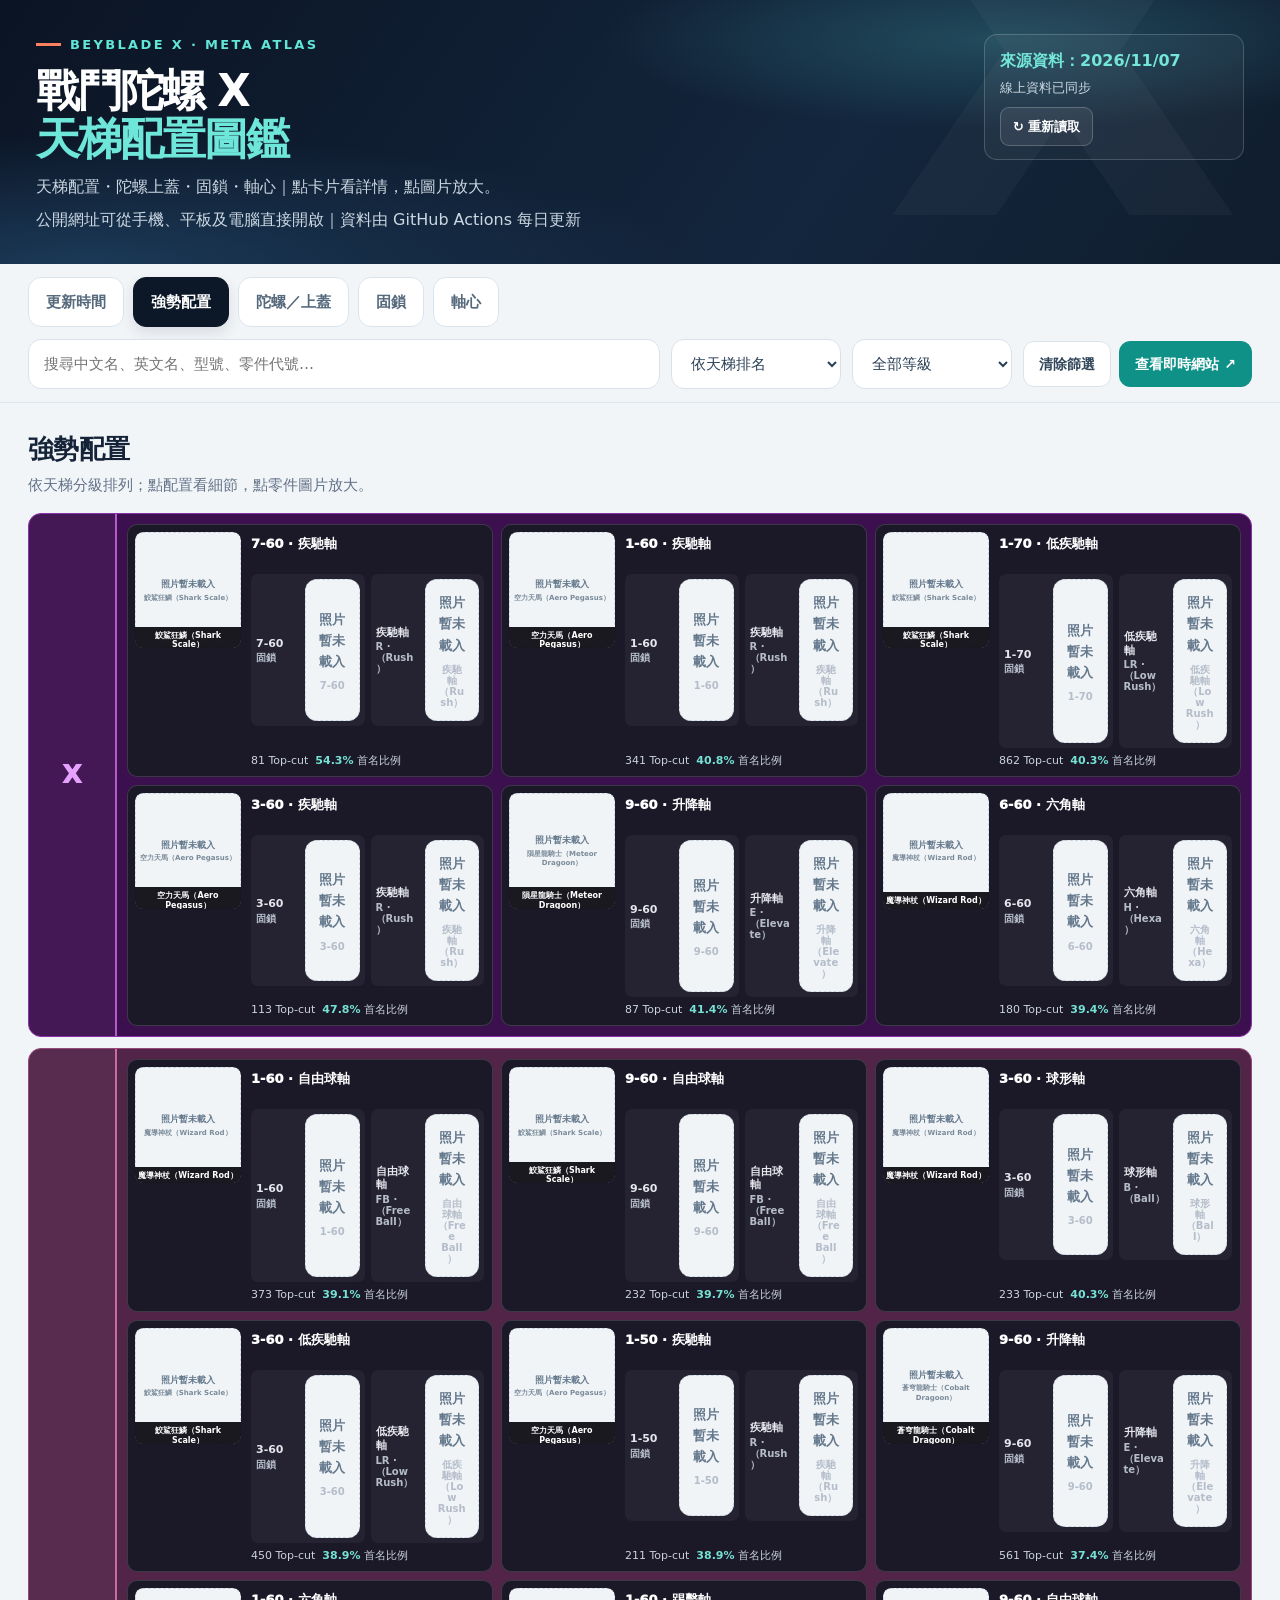
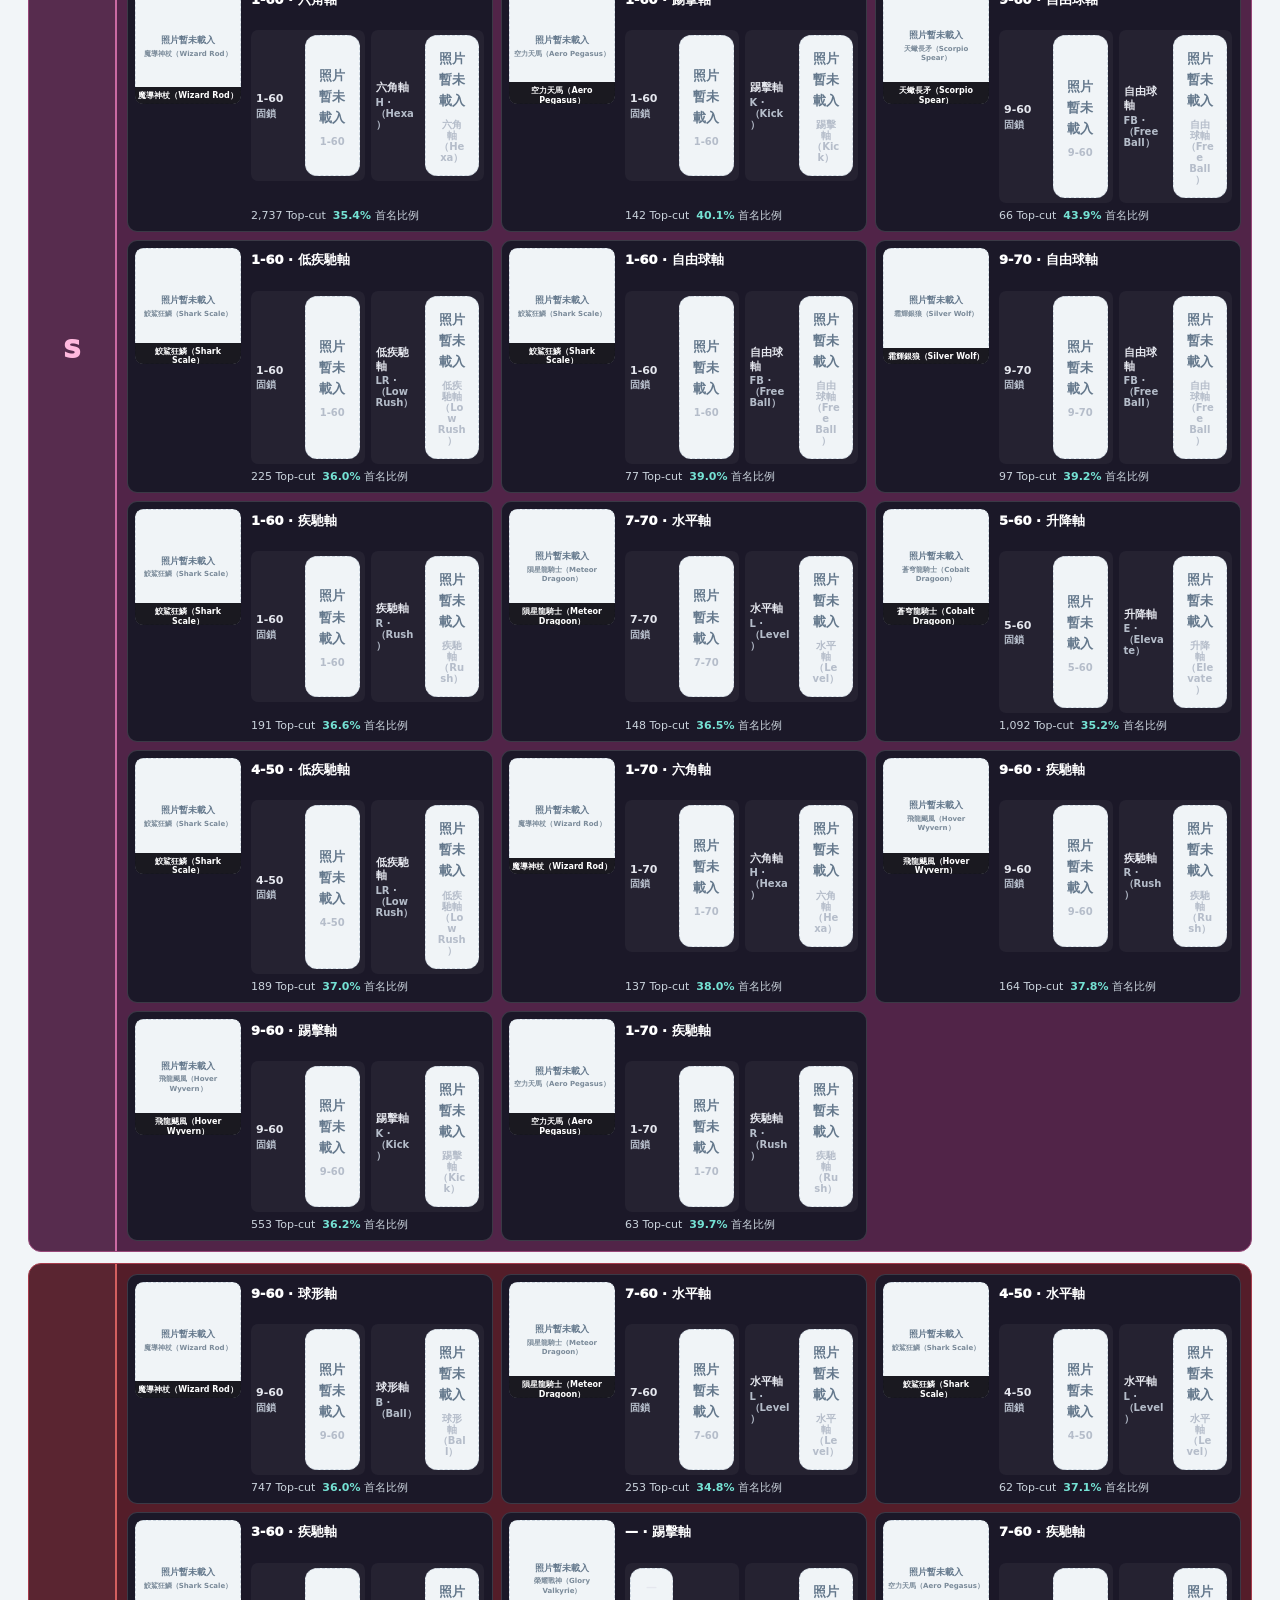
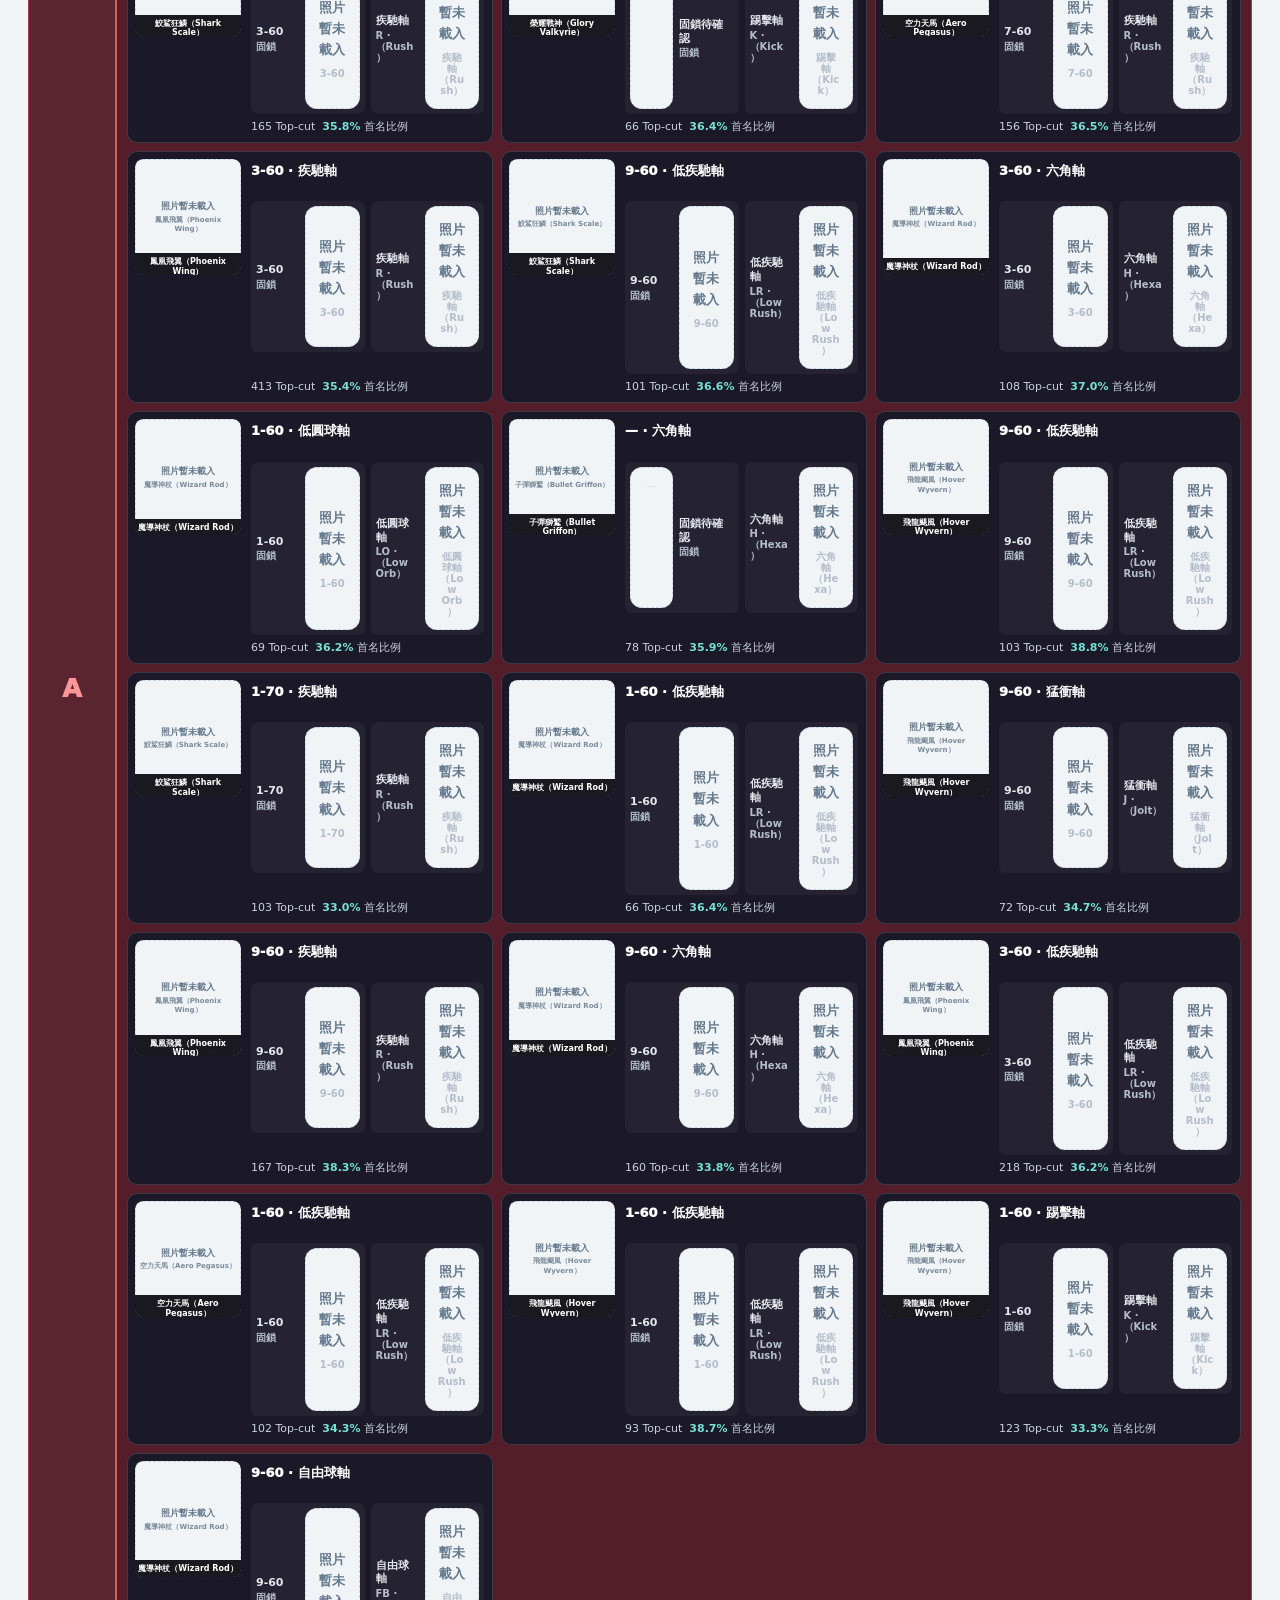
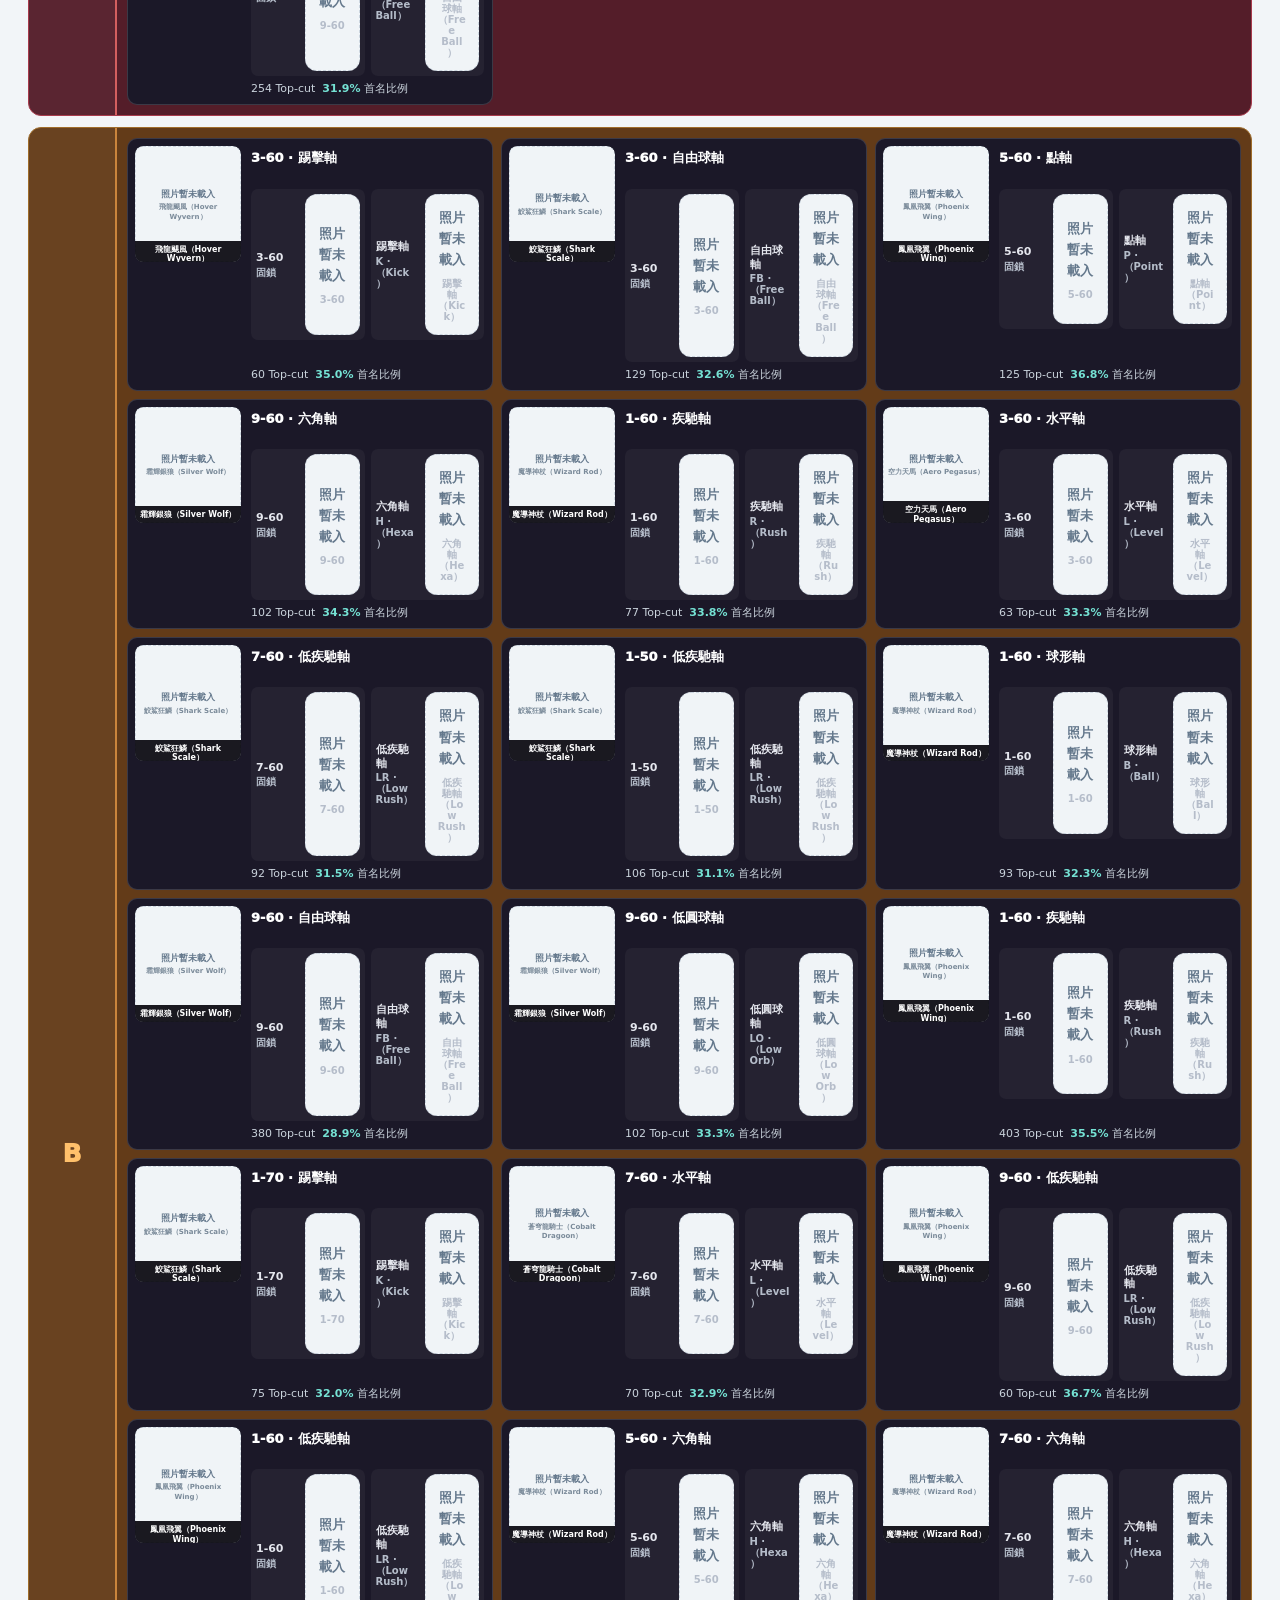
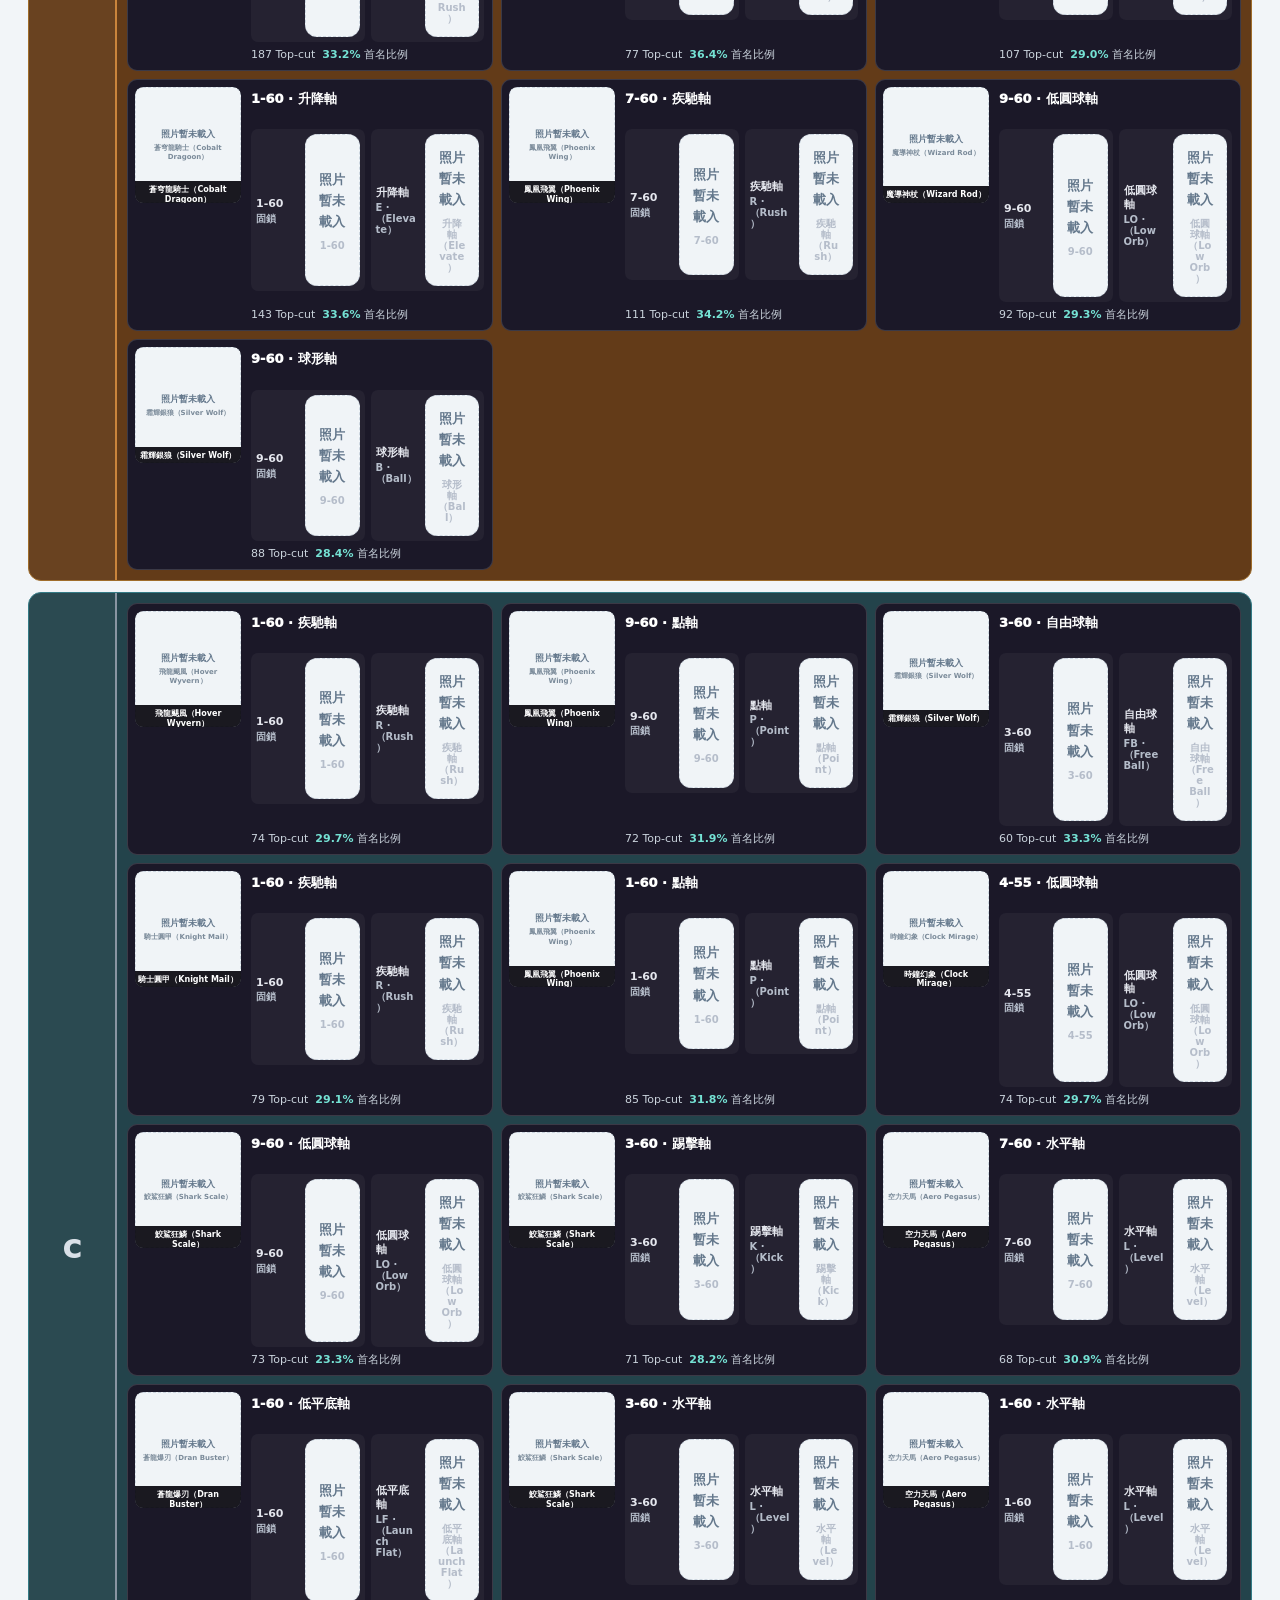
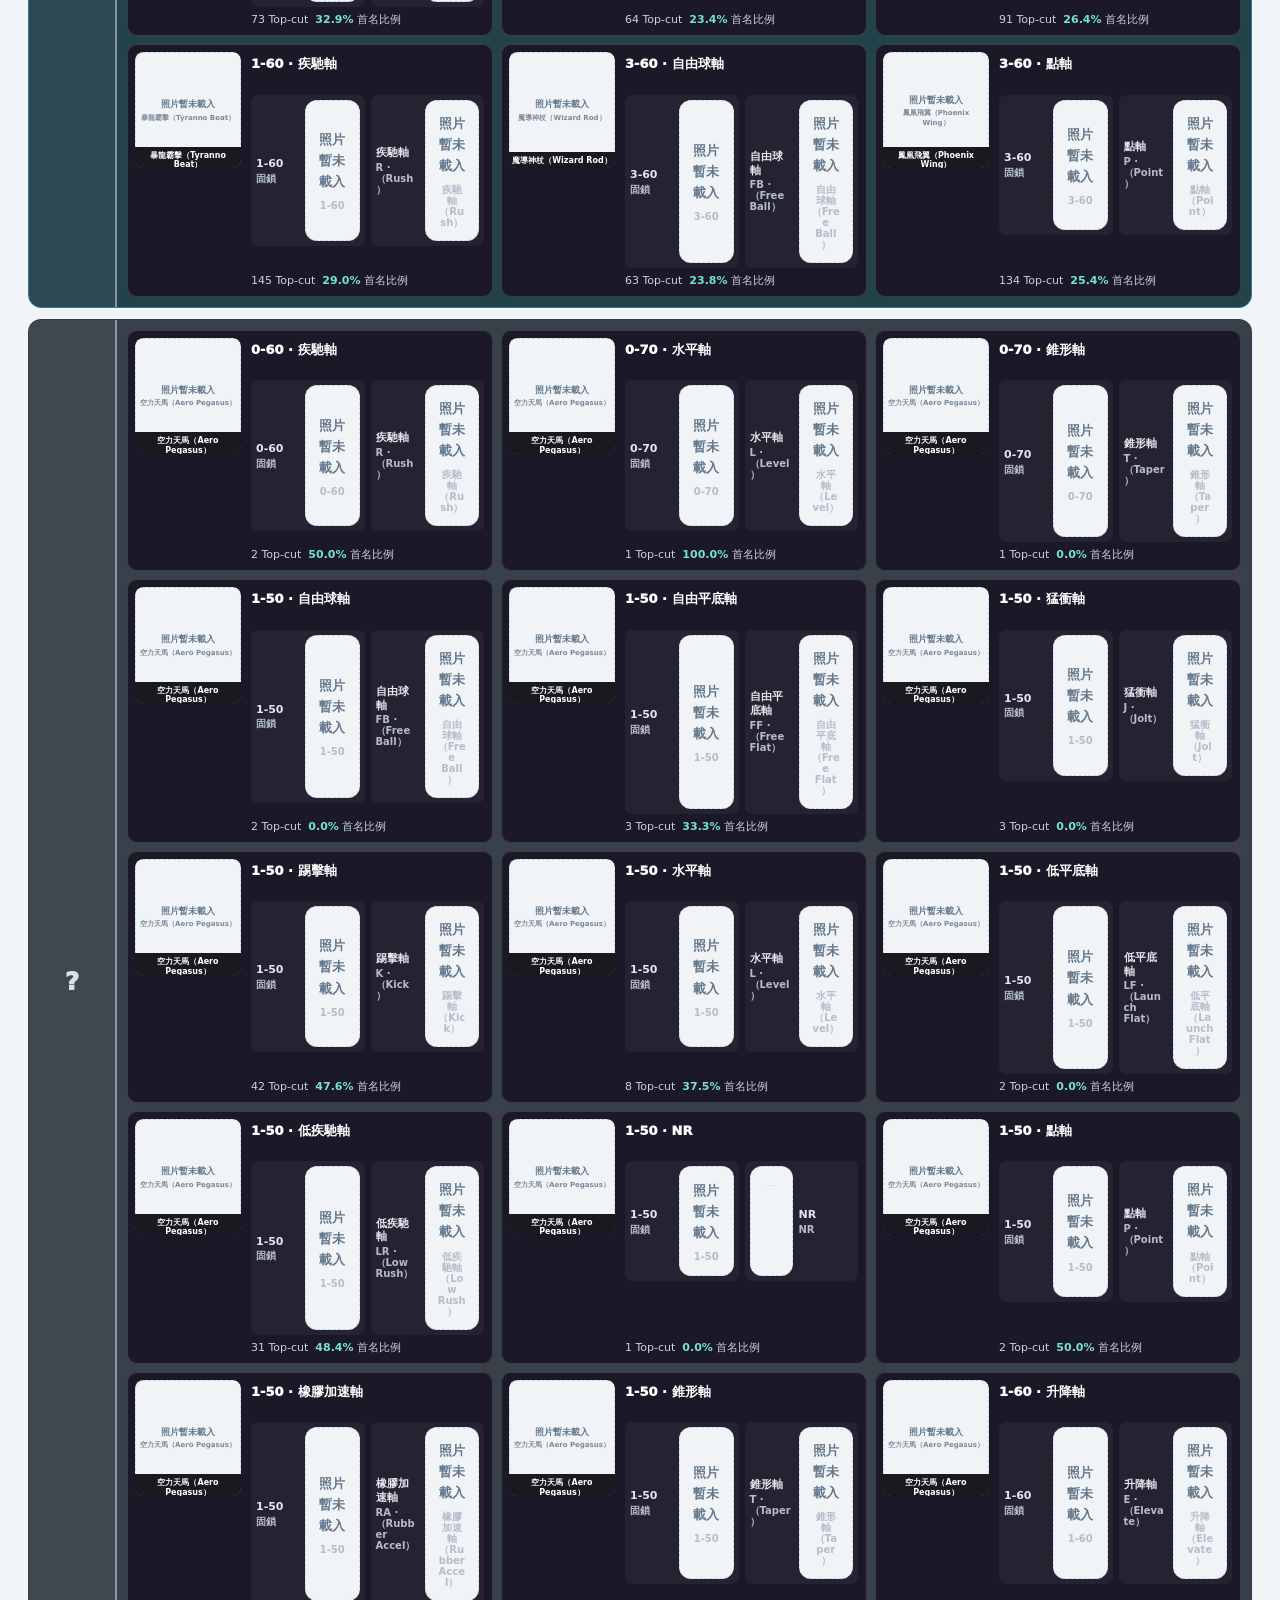
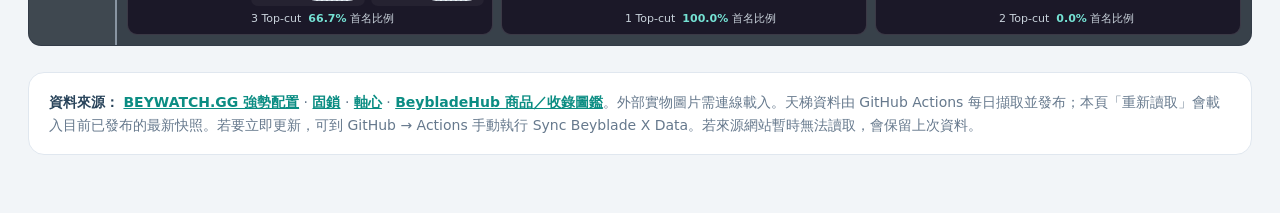
==== commit aa54395d: "Update index.html" ====
--- a/index.html
+++ b/index.html
@@ -1,171 +1,538 @@
 <!doctype html>
-<html lang="zh-Hant">
-<head>
-  <meta charset="utf-8">
-  <meta name="viewport" content="width=device-width, initial-scale=1, viewport-fit=cover">
-  <meta name="theme-color" content="#11150f">
-  <meta name="description" content="整合誠品線上與全台 Funbox 門市的戰鬥陀螺 X 抽選、販售公告與購買入口。">
-  <title>BEYBLADE X｜搶購雷達</title>
-  <link rel="manifest" href="manifest.webmanifest">
-  <link rel="icon" href="assets/icon.svg" type="image/svg+xml">
-  <link rel="apple-touch-icon" href="assets/icon-192.png">
-  <link rel="stylesheet" href="assets/css/styles.css">
-</head>
-<body>
-  <div class="app-shell">
-    <header class="topbar">
-      <a class="brand" href="#top" aria-label="回到首頁">
-        <span class="brand-mark">X</span>
-        <span class="brand-copy"><strong>BEYBLADE X</strong><small>RADAR / 搶購助手</small></span>
-      </a>
-      <div class="topbar-right">
-        <span class="mode-chip"><i></i> 本機資料模式</span>
-        <button class="icon-button" id="installButton" type="button" hidden aria-label="安裝到主畫面" title="安裝到主畫面">＋</button>
-      </div>
-    </header>
-
-    <main id="top">
-      <section class="hero">
-        <div class="hero-grid"></div>
-        <div class="hero-content">
-          <div class="eyebrow"><span></span> BEYBLADE X PURCHASE RADAR <span class="eyebrow-line"></span></div>
-          <h1>想要的陀螺，<em>不要漏掉。</em></h1>
-          <p>誠品線上 × Funbox 全台門市<br class="mobile-only"> 預設台中市，可切換其他縣市。</p>
-          <div class="hero-meta">
-            <span class="meta-pill"><b id="heroRegion">台中市</b> / 目前地區</span>
-            <span class="meta-pill">資料整理基準 <b id="updatedAt">載入中</b></span>
-          </div>
-        </div>
-        <div class="hero-orbit orbit-one"></div><div class="hero-orbit orbit-two"></div>
-        <div class="hero-x">X</div>
-      </section>
-
-      <section class="stats-row" aria-label="資料摘要">
-        <article class="stat-card"><span class="stat-label">目前地區門市</span><strong id="statStores">—</strong><small>來自全台門市網址清單</small></article>
-        <article class="stat-card"><span class="stat-label">追蹤商品</span><strong id="statProducts">—</strong><small>誠品線上商品清單</small></article>
-        <article class="stat-card"><span class="stat-label">待處理活動</span><strong id="statEvents">—</strong><small>依你匯入的公告計算</small></article>
-      </section>
-
-      <nav class="main-tabs" aria-label="主要功能">
-        <button class="tab-button active" data-tab="overview" type="button"><span>01</span>總覽</button>
-        <button class="tab-button" data-tab="funbox" type="button"><span>02</span>Funbox 門市</button>
-        <button class="tab-button" data-tab="eslite" type="button"><span>03</span>誠品商品</button>
-        <button class="tab-button" data-tab="manage" type="button"><span>04</span>資料管理</button>
-      </nav>
-
-      <section class="filter-bar" id="globalFilters">
-        <label class="field compact-field"><span>地區</span><select id="regionSelect" aria-label="選擇縣市"></select></label>
-        <label class="field compact-field store-filter"><span>門市</span><select id="storeSelect" aria-label="選擇門市"></select></label>
-        <label class="field search-field"><span>搜尋商品 / 門市</span><div class="search-wrap"><span class="search-icon">⌕</span><input id="searchInput" type="search" placeholder="例如 BX-53、UX-17、中友" autocomplete="off"></div></label>
-        <button class="clear-filter" id="clearFilters" type="button">清除</button>
-      </section>
-
-      <section class="view active" id="view-overview">
-        <div class="section-heading"><div><div class="section-kicker">QUICK OVERVIEW</div><h2>今日搶購總覽</h2><p>先看需要處理的公告，再進入商品頁或抽選頁。</p></div><span class="live-label"><i></i> 資料以人工核對為準</span></div>
-        <div class="notice-banner">
-          <div class="notice-icon">!</div><div><strong>Funbox 抽選方式請逐店確認</strong><p>目前已整理各店 Facebook 粉專與 LINE ID，但尚未逐店確認最新公告、帳號有效性及活動方式。舊抽選連結不可直接視為仍開放。</p></div>
-          <a href="https://beybladehub.app/blog/funbox-online-lottery-2026-07" target="_blank" rel="noopener">查看政策整理 ↗</a>
-        </div>
-        <div class="overview-grid">
-          <div class="panel">
-            <div class="panel-head"><div><div class="section-kicker">ACTION QUEUE</div><h3>待處理抽選 / 販售</h3></div><button class="text-button" data-go="funbox" type="button">查看全部 →</button></div>
-            <div id="overviewEvents" class="empty-state compact-empty"><div class="empty-symbol">◈</div><strong>目前沒有已核實的開放活動</strong><p>你可以在「Funbox 門市」或「資料管理」貼上門市公告與抽選網址，建立活動紀錄。</p><button class="button button-dark" data-go="manage" type="button">＋ 新增活動資料</button></div>
-          </div>
-          <div class="panel">
-            <div class="panel-head"><div><div class="section-kicker">ESLITE WATCH</div><h3>誠品追蹤商品</h3></div><button class="text-button" data-go="eslite" type="button">查看商品 →</button></div>
-            <div id="overviewProducts"></div>
-          </div>
-        </div>
-        <div class="panel source-panel">
-          <div class="panel-head"><div><div class="section-kicker">REFERENCE LINKS</div><h3>常用官方 / 參考入口</h3></div></div>
-          <div class="reference-grid">
-            <a class="reference-link" href="https://shop.funbox.com.tw/pages/門市資訊" target="_blank" rel="noopener"><span class="reference-icon">F</span><span><b>Funbox 官方門市資訊</b><small>門市名稱、地址與電話</small></span><i>↗</i></a>
-            <a class="reference-link" href="https://www.facebook.com/FunboxToy/" target="_blank" rel="noopener"><span class="reference-icon">f</span><span><b>Funbox Facebook</b><small>官方公告入口，個別門市仍需確認</small></span><i>↗</i></a>
-            <a class="reference-link" href="https://beybuilder.5-seven.dog/draw/" target="_blank" rel="noopener"><span class="reference-icon">X</span><span><b>BeyBuilder 抽選目錄</b><small>第三方索引，需回原公告核對</small></span><i>↗</i></a>
-            <a class="reference-link" href="https://www.eslite.com/" target="_blank" rel="noopener"><span class="reference-icon">誠</span><span><b>誠品線上購物</b><small>商品頁與實際結帳狀態以官方為準</small></span><i>↗</i></a>
-          </div>
-        </div>
-      </section>
-
-      <section class="view" id="view-funbox">
-        <div class="section-heading"><div><div class="section-kicker">FUNBOX STORE NETWORK</div><h2>Funbox 門市與抽選</h2><p>先選門市加入 LINE，再從 Facebook 公告或活動卡片進入抽選頁。</p></div><button class="button button-primary" id="addEventTop" type="button">＋ 新增抽選活動</button></div>
-        <div class="subtabs" id="funboxSubtabs"><button class="subtab active" data-subtab="events" type="button">抽選 / 販售活動 <b id="eventCount">0</b></button><button class="subtab" data-subtab="stores" type="button">門市清單 <b id="storeCount">0</b></button></div>
-        <div id="funboxEventsPanel">
-          <div class="toolbar-row"><div class="filter-chips" id="eventStatusFilters"><button class="chip active" data-status="all" type="button">全部</button><button class="chip" data-status="open" type="button">進行中</button><button class="chip" data-status="upcoming" type="button">尚未開始</button><button class="chip" data-status="needs-verification" type="button">待確認</button><button class="chip" data-status="closed" type="button">已結束</button></div><label class="check-inline"><input id="queueMode" type="checkbox"> 逐項處理模式</label></div>
-          <div id="eventList" class="card-list"></div>
-        </div>
-        <div id="funboxStoresPanel" hidden>
-          <div class="store-summary"><span><b id="officialStoreCount">0</b> 家門市資料</span><span><b id="candidateStoreCount">0</b> 家已提供 FB＋LINE</span><span>來源為使用者提供名單；連結尚待逐店測試</span></div>
-          <div id="storeList" class="store-grid"></div>
-        </div>
-      </section>
-
-      <section class="view" id="view-eslite">
-        <div class="section-heading"><div><div class="section-kicker">ESLITE ONLINE</div><h2>誠品商品追蹤</h2><p>集中保存型號、商品網址與你最後一次人工確認的價格 / 販售狀態。</p></div><button class="button button-primary" id="addProductTop" type="button">＋ 新增商品</button></div>
-        <div class="monitor-note"><span class="monitor-dot"></span><div><b>目前為手動核對版，尚未連接自動庫存監控</b><p>GitHub Pages 靜態網頁無法直接讀取誠品跨網域的即時庫存。按「更新核對資料」可記錄你在官方頁面看到的結果；後續再加入伺服器端排程。</p></div></div>
-        <div id="productList" class="product-grid"></div>
-      </section>
-
-      <section class="view" id="view-manage">
-        <div class="section-heading"><div><div class="section-kicker">DATA CONTROL</div><h2>資料管理</h2><p>加入各店最新公告、整理你想追蹤的商品，資料保存在目前這台裝置的瀏覽器。</p></div></div>
-        <div class="manage-grid">
-          <div class="panel manage-card"><div class="panel-head"><div><div class="section-kicker">DRAW EVENT</div><h3>新增抽選 / 販售活動</h3></div><span class="panel-icon">＋</span></div><p class="panel-description">貼上門市 Facebook 公告與官方抽選網址。沒有確認的資訊請留白並標為待確認。</p><button class="button button-primary full-width" id="addEventButton" type="button">建立活動資料</button></div>
-          <div class="panel manage-card"><div class="panel-head"><div><div class="section-kicker">ESLITE PRODUCT</div><h3>新增誠品商品</h3></div><span class="panel-icon">◇</span></div><p class="panel-description">新增想搶的 BX / UX / CX 商品及誠品商品頁網址，之後可在商品區更新人工核對結果。</p><button class="button button-primary full-width" id="addProductButton" type="button">新增追蹤商品</button></div>
-          <div class="panel manage-card"><div class="panel-head"><div><div class="section-kicker">BACKUP</div><h3>備份 / 還原資料</h3></div><span class="panel-icon">⇅</span></div><p class="panel-description">匯出你的活動、商品及處理進度，換手機或清除瀏覽器資料前記得備份。</p><div class="button-row"><button class="button button-dark" id="exportButton" type="button">匯出 JSON</button><label class="button button-ghost file-button">匯入 JSON<input id="importInput" type="file" accept="application/json"></label></div></div>
-          <div class="panel manage-card"><div class="panel-head"><div><div class="section-kicker">NOTIFICATIONS</div><h3>頁面通知</h3></div><span class="panel-icon">♧</span></div><p class="panel-description">允許通知後，可在本頁開啟期間收到操作提醒。靜態網站目前不支援關閉頁面後的背景監控推播。</p><button class="button button-dark full-width" id="enableNotifications" type="button">啟用瀏覽器通知</button><small class="field-help" id="notificationStatus">尚未設定通知權限</small></div>
-        </div>
-        <div class="panel data-disclaimer"><b>資料使用與安全</b><p>本網站不會要求或保存你的誠品帳號、LINE 密碼、Cookie 或驗證碼。官方抽選、登入、購買及付款都由你在官方頁面自行完成。活動與商品的個人新增資料目前只存在本機瀏覽器，尚未同步到 GitHub 或雲端。</p><button class="text-button danger-text" id="resetLocalButton" type="button">清除本機自訂資料</button></div>
-      </section>
-
-      <footer class="footer"><div class="footer-brand">BEYBLADE <b>X</b> RADAR</div><p>非 Funbox、誠品或 Takara Tomy 官方服務。資料需以各官方頁面最新公告為準。</p><div class="footer-bottom"><span>Prototype v0.2.0</span><span id="footerDate">—</span><a href="spec.md" target="_blank">專案規格 ↗</a></div></footer>
-    </main>
-  </div>
-
-  <dialog id="eventDialog" class="modal">
-    <form id="eventForm" method="dialog">
-      <div class="modal-head"><div><div class="section-kicker">NEW DRAW EVENT</div><h2>新增抽選 / 販售活動</h2></div><button class="modal-close" type="button" data-close="eventDialog" aria-label="關閉">×</button></div>
-      <div class="form-grid">
-        <label class="field"><span>門市 *</span><select id="eventStore" required></select></label>
-        <label class="field"><span>商品型號 *</span><input id="eventCode" required placeholder="例如 UX-17"></label>
-        <label class="field span-2"><span>商品名稱</span><input id="eventName" placeholder="例如 隕星龍騎士"></label>
-        <label class="field"><span>販售方式</span><select id="eventMethod"><option value="line-draw">LINE 抽選</option><option value="in-store">現場販售</option><option value="preorder">預購</option><option value="online">線上販售</option><option value="unknown">待確認</option></select></label>
-        <label class="field"><span>活動狀態</span><select id="eventStatus"><option value="needs-verification">待確認</option><option value="open">進行中</option><option value="upcoming">尚未開始</option><option value="closed">已結束</option><option value="cancelled">已取消</option></select></label>
-        <label class="field"><span>開始時間</span><input id="eventStarts" type="datetime-local"></label>
-        <label class="field"><span>截止時間</span><input id="eventEnds" type="datetime-local"></label>
-        <label class="field"><span>價格（可留白）</span><input id="eventPrice" type="number" min="0" placeholder="NT$"></label>
-        <label class="field"><span>限購規則（可留白）</span><input id="eventLimit" placeholder="以官方公告為準"></label>
-        <label class="field span-2"><span>Facebook / 原始公告網址</span><input id="eventAnnouncement" type="url" placeholder="https://www.facebook.com/..."></label>
-        <label class="field span-2"><span>官方抽選 / 購買網址</span><input id="eventDrawUrl" type="url" placeholder="https://..."></label>
-        <label class="field span-2"><span>備註 / 核對資訊</span><textarea id="eventNotes" rows="2" placeholder="例如：公告日期、是否確認本店仍採抽選、公告限購內容等"></textarea></label>
-      </div>
-      <p class="form-footnote">請只填入可回到原始來源核對的資訊。新增後預設由你自行管理，不會被視為官方已驗證。</p>
-      <div class="modal-actions"><button class="button button-ghost" type="button" data-close="eventDialog">取消</button><button class="button button-primary" type="submit">儲存活動</button></div>
-    </form>
-  </dialog>
-
-  <dialog id="productDialog" class="modal">
-    <form id="productForm" method="dialog">
-      <div class="modal-head"><div><div class="section-kicker">ESLITE PRODUCT</div><h2 id="productDialogTitle">新增追蹤商品</h2></div><button class="modal-close" type="button" data-close="productDialog" aria-label="關閉">×</button></div>
-      <div class="form-grid">
-        <label class="field"><span>商品型號 *</span><input id="productCode" required placeholder="例如 BX-53"></label>
-        <label class="field"><span>目前價格（可留白）</span><input id="productPrice" type="number" min="0" placeholder="NT$"></label>
-        <label class="field span-2"><span>商品名稱 *</span><input id="productName" required placeholder="商品中文名稱"></label>
-        <label class="field span-2"><span>誠品商品頁網址 *</span><input id="productUrl" type="url" required placeholder="https://www.eslite.com/product/..."></label>
-        <label class="field"><span>頁面販售狀態</span><select id="productStatus"><option value="unknown">尚未確認</option><option value="add-to-cart-visible">頁面可加入購物車</option><option value="sold-out-visible">頁面顯示缺貨</option><option value="preorder-visible">頁面顯示預購</option><option value="not-listed">頁面查無商品</option></select></label>
-        <label class="field"><span>核對時間</span><input id="productChecked" type="text" disabled placeholder="儲存時自動記錄"></label>
-      </div>
-      <p class="form-footnote">販售狀態是你最後一次查看商品頁時的紀錄，不代表當下即時庫存或保證能完成結帳。</p>
-      <div class="modal-actions"><button class="button button-ghost" type="button" data-close="productDialog">取消</button><button class="button button-primary" type="submit">儲存商品</button></div>
-    </form>
-  </dialog>
-
-  <dialog id="confirmDialog" class="modal small-modal">
-    <div class="modal-head"><div><div class="section-kicker">DRAW CHECK</div><h2>你完成這次抽選了嗎？</h2></div><button class="modal-close" type="button" data-close="confirmDialog" aria-label="關閉">×</button></div>
-    <p id="confirmMessage">返回目錄不代表抽選成功，請依官方頁面結果自行確認。</p>
-    <div class="modal-actions stacked-actions"><button class="button button-primary" id="confirmComplete" type="button">我已確認完成</button><button class="button button-ghost" id="confirmPending" type="button">尚未完成，稍後處理</button></div>
-  </dialog>
-
-  <div class="toast-region" id="toastRegion" aria-live="polite"></div>
-  <script src="assets/js/app.js" defer></script>
-</body>
-</html>
+<html lang="zh-Hant"><head><meta charset="utf-8"><meta name="viewport" content="width=device-width,initial-scale=1"><meta name="theme-color" content="#0c1728"><title>Beyblade X META Atlas｜陀螺・固鎖・軸心天梯資料庫</title>
+<style>
+:root{--bg:#f2f5f8;--ink:#152339;--muted:#617187;--navy:#0c1728;--navy2:#172941;--line:#e0e7ef;--card:#fff;--teal:#13c5b4;--orange:#ff805f;--blue:#4f88f5;--purple:#8e6be9;--green:#19a974;--shadow:0 12px 35px rgba(21,35,57,.08);--radius:18px}
+*{box-sizing:border-box}body{margin:0;background:var(--bg);color:var(--ink);font:15px/1.55 Inter,"Noto Sans TC","Microsoft JhengHei",system-ui,sans-serif}button,input,select{font:inherit}button{cursor:pointer}a{color:inherit}
+.hero{background:radial-gradient(ellipse at 78% 15%,#214b5c 0,transparent 28%),radial-gradient(ellipse at 7% 100%,#1b3957 0,transparent 35%),linear-gradient(125deg,#0b1424,#13263d 65%,#101d2d);color:#fff;padding:34px 22px 30px;position:relative;overflow:hidden}.hero:after{content:"X";position:absolute;font-size:420px;font-weight:1000;line-height:1;right:5%;top:-140px;color:#fff;opacity:.03;pointer-events:none}.hero-inner{max-width:1400px;margin:auto;position:relative;z-index:1}.eyebrow{color:#61e6d7;letter-spacing:.22em;font-size:11px;font-weight:900;text-transform:uppercase;display:flex;align-items:center;gap:9px}.eyebrow:before{content:"";height:3px;width:25px;background:var(--orange)}h1{font-size:clamp(28px,4.5vw,54px);line-height:1.1;letter-spacing:-.045em;margin:15px 0 12px}h1 em{font-style:normal;color:#6ee6d9}.hero p{color:#c1d1df;max-width:780px;margin:0}.hero-topline{display:flex;justify-content:space-between;gap:20px;align-items:start}.snapshot{font-size:12px;color:#d0dfeb;text-align:right;border:1px solid #ffffff2e;background:#ffffff0a;padding:10px 12px;border-radius:13px;min-width:190px}.snapshot strong{display:block;color:#74e6d8;font-size:14px}.hero-tags{display:flex;gap:8px;flex-wrap:wrap;margin-top:24px}.hero-tag{border:1px solid #ffffff23;background:#ffffff0b;padding:8px 12px;border-radius:12px;font-size:12px;color:#e4eef5}.hero-tag strong{font-size:18px;color:#fff;margin-right:4px}
+.shell{max-width:1400px;margin:auto;padding:0 22px 50px}.toolbar{position:sticky;top:0;z-index:20;padding:12px 0;background:#f2f5f8ed;backdrop-filter:blur(15px);border-bottom:1px solid #dde5ed}.tool-inner{max-width:1400px;margin:auto;padding:0 22px}.tabs{display:flex;gap:7px;flex-wrap:wrap}.tab{background:#fff;border:1px solid #dbe4ed;color:#566a7d;border-radius:12px;padding:10px 14px;font-weight:850;font-size:13px}.tab.active{background:var(--navy);color:#fff;border-color:var(--navy);box-shadow:0 6px 14px #0c17281b}.tab span{display:inline-block;margin-left:6px;font-size:10px;opacity:.65}.controls{display:grid;grid-template-columns:minmax(220px,1fr) 170px 160px auto;gap:9px;margin-top:10px;align-items:center}.search,.select{height:43px;border:1px solid #d9e2eb;background:#fff;border-radius:12px;padding:0 13px;outline:none;color:#2b4056}.search:focus,.select:focus{border-color:#0da99d;box-shadow:0 0 0 3px #13c5b41e}.actions{display:flex;gap:8px;justify-content:flex-end;flex-wrap:wrap}.btn{border:1px solid #dae4ec;background:#fff;color:#31465b;border-radius:11px;padding:9px 12px;font-weight:800;font-size:12px}.btn.primary{background:#0f9188;border-color:#0f9188;color:#fff}.quickfilters{display:flex;gap:7px;flex-wrap:wrap;margin-top:10px}.chip{border:1px solid #dbe4ed;background:#fff;border-radius:999px;padding:6px 11px;font-size:12px;font-weight:800;color:#617187}.chip.active{border-color:#80d8d0;background:#ddf8f4;color:#08786f}.content-head{display:flex;align-items:end;justify-content:space-between;gap:12px;margin:24px 0 14px}.content-head h2{font-size:22px;letter-spacing:-.025em;margin:0}.content-head p{color:var(--muted);font-size:13px;margin:4px 0 0}.count{background:#e3eaf1;color:#2d455d;border-radius:999px;padding:7px 11px;font-size:12px;font-weight:900;white-space:nowrap}
+.grid{display:grid;grid-template-columns:repeat(4,minmax(0,1fr));gap:15px}.card{appearance:none;text-align:left;width:100%;border:1px solid var(--line);padding:0;border-radius:17px;background:#fff;overflow:hidden;box-shadow:0 6px 20px #12243a07;transition:transform .17s,box-shadow .17s,border-color .17s;color:inherit;min-width:0}.card:hover{transform:translateY(-3px);border-color:#b9d9d8;box-shadow:var(--shadow)}.photo{height:174px;position:relative;display:grid;place-items:center;overflow:hidden;background:radial-gradient(ellipse at 50% 35%,#fff,#edf2f6);border-bottom:1px solid var(--line);isolation:isolate}.photo img{width:calc(100% - 30px);height:calc(100% - 22px);object-fit:contain;max-width:220px;mix-blend-mode:multiply;cursor:zoom-in}.photo-badge{position:absolute;left:10px;top:10px;background:#ffffffeb;border:1px solid #e2e8ef;color:#5e7184;border-radius:999px;padding:4px 7px;font-size:9px;letter-spacing:.06em;font-weight:850;z-index:2}.photo-rank{position:absolute;right:10px;top:10px;color:#fff;background:#14283ee8;border-radius:9px;padding:4px 8px;font-size:11px;font-weight:950}.fallback{width:100%;height:100%;min-height:110px;box-sizing:border-box;padding:12px;display:flex;flex-direction:column;align-items:center;justify-content:center;gap:6px;border-radius:12px;background:#f0f4f7;border:1px dashed #cbd5df;color:#64788c;font-weight:800;font-size:13px;letter-spacing:0;box-shadow:none;transform:none;text-align:center;overflow-wrap:anywhere}.fallback small{position:static;font-size:10px;letter-spacing:0;transform:none;color:#7b8b9a;white-space:normal;line-height:1.35}.card-body{padding:13px 14px 14px}.card-overline{display:flex;align-items:center;justify-content:space-between;gap:8px}.code{font-size:11px;font-weight:900;letter-spacing:.03em;color:#567086}.tier{border-radius:7px;padding:4px 7px;font-size:10px;font-weight:950;line-height:1.1;white-space:nowrap;background:#e9eef4;color:#56677a}.tier.X{background:#10243b;color:#fff}.tier.S{background:#d7f7e8;color:#13734a}.tier.A{background:#dceafe;color:#205ba9}.tier.B{background:#ece4ff;color:#6843ad}.tier.C{background:#ffe9db;color:#a24a24}.tier.unknown{background:#eef1f4;color:#7d8a98}.card h3{margin:8px 0 2px;font-size:17px;line-height:1.25;color:#162a42;overflow-wrap:anywhere}.subtitle{color:#6d7f92;font-size:12px;margin:0}.statline{display:flex;gap:9px;flex-wrap:wrap;margin-top:10px;font-size:11px;color:#53687d}.statline strong{color:#213e59}.bar{height:4px;background:#ecf0f4;border-radius:999px;margin-top:9px;overflow:hidden}.bar span{display:block;height:100%;background:linear-gradient(90deg,#15ad9f,#64dfcf);border-radius:999px}.card-foot{border-top:1px solid #eff2f5;padding:9px 14px;display:flex;align-items:center;justify-content:space-between;color:#64798d;font-size:11px;font-weight:800}.open-indicator{color:#078f86}
+.overview-grid{display:grid;grid-template-columns:1.25fr .75fr;gap:16px}.panel{background:#fff;border:1px solid var(--line);border-radius:18px;padding:18px;box-shadow:0 7px 24px #14294008}.panel h3{margin:0 0 13px;font-size:17px}.panel-kicker{color:#0c978d;font-size:10px;font-weight:950;letter-spacing:.16em;text-transform:uppercase}.rank-list{display:flex;flex-direction:column;gap:8px}.rank-row{display:grid;grid-template-columns:32px minmax(0,1fr) 88px;gap:10px;align-items:center;padding:9px 10px;border:1px solid #e9edf2;border-radius:12px;background:#fcfdfe;text-align:left}.rank-num{font-weight:1000;color:#8191a2}.rank-main{min-width:0}.rank-main strong{display:block;font-size:13px;line-height:1.3}.rank-main small{display:block;color:#718297;font-size:11px;margin-top:2px}.rank-metric{text-align:right;font-size:12px;font-weight:950;color:#157f76}.rank-metric small{display:block;font-size:10px;color:#8b98a6;font-weight:700}.meta-note{padding:11px 13px;border-radius:12px;border:1px solid #d9e8ef;background:#f0f7fb;color:#516d81;font-size:12px;margin-top:14px}.source-list{display:grid;gap:8px}.source-link{display:flex;align-items:center;justify-content:space-between;gap:12px;text-decoration:none;background:#f8fafc;border:1px solid #e4eaf0;border-radius:11px;padding:10px 12px;font-size:12px;font-weight:850}.source-link small{display:block;color:#8695a4;font-size:10px;font-weight:600;margin-top:2px}.source-link span:last-child{color:#098b81;white-space:nowrap}
+.empty{display:none;border:1px dashed #cad7e3;border-radius:17px;background:#fff;padding:45px 20px;color:#7a8a9a;text-align:center}.empty.show{display:block}.footer{margin-top:26px;background:#fff;border:1px solid var(--line);border-radius:16px;padding:16px 18px;color:#66798d;font-size:12px}.footer a{color:#0b8d83;font-weight:800}.footer strong{color:#29445b}.modal{position:fixed;inset:0;background:#081322bf;backdrop-filter:blur(7px);z-index:1000;display:none;align-items:center;justify-content:center;padding:20px}.modal.open{display:flex}.dialog{width:min(980px,100%);max-height:min(92vh,1000px);overflow:auto;background:#f6f8fa;border-radius:22px;box-shadow:0 25px 90px #0006;position:relative}.dialog-head{background:linear-gradient(120deg,#0c1728,#1a334b);color:#fff;padding:21px 25px 18px;position:sticky;top:0;z-index:3}.dialog-head h2{margin:7px 0 3px;font-size:clamp(23px,3vw,33px);line-height:1.15;letter-spacing:-.03em}.dialog-head p{margin:0;color:#c5d4df;font-size:13px}.close{position:absolute;right:15px;top:14px;border:1px solid #ffffff3b;color:#fff;background:#ffffff14;border-radius:10px;width:38px;height:38px;font-size:22px}.dialog-body{padding:20px 22px 25px}.detail-layout{display:grid;grid-template-columns:280px minmax(0,1fr);gap:18px;align-items:start}.detail-photo{height:275px;display:grid;place-items:center;background:radial-gradient(ellipse at 50% 40%,#fff,#e8eef3);border:1px solid #dfe7ed;border-radius:16px;overflow:hidden;cursor:zoom-in}.detail-photo img{width:94%;height:94%;object-fit:contain;mix-blend-mode:multiply}.detail-stats{display:grid;grid-template-columns:repeat(3,minmax(0,1fr));gap:8px;margin:12px 0}.metric{border:1px solid #e0e7ed;background:#fff;border-radius:12px;padding:10px}.metric span{font-size:10px;color:#7a8b9d;font-weight:850;display:block}.metric strong{display:block;font-size:21px;color:#18344f;line-height:1.3;margin-top:2px}.section-card{background:#fff;border:1px solid #e2e8ef;border-radius:14px;padding:14px;margin-bottom:11px}.section-card h4{margin:0 0 9px;font-size:13px}.section-card p{margin:4px 0;color:#556b80;font-size:12px}.small-grid{display:grid;grid-template-columns:repeat(2,minmax(0,1fr));gap:7px}.mini{display:block;text-decoration:none;border:1px solid #e5ebf0;border-radius:10px;padding:8px 9px;background:#fcfdfe;font-size:11px}.mini strong{display:block;color:#1b3853;font-size:12px}.mini span{display:block;color:#728397;margin-top:2px}.detail-links{display:flex;flex-wrap:wrap;gap:7px;margin-top:12px}.detail-link{display:inline-flex;align-items:center;gap:6px;background:#0c8f85;color:#fff;text-decoration:none;border-radius:9px;padding:8px 11px;font-size:11px;font-weight:900}.detail-link.secondary{background:#e8eef4;color:#3c536a}.zoom{position:fixed;inset:0;z-index:1200;background:#030911ed;display:none;align-items:center;justify-content:center;padding:48px}.zoom.open{display:flex}.zoom img{max-width:96vw;max-height:88vh;object-fit:contain;cursor:zoom-out}.zoom-close{position:absolute;right:18px;top:18px;border:1px solid #ffffff55;background:#ffffff14;color:#fff;border-radius:12px;padding:10px 14px;font-weight:850}.notice{background:#fff7e8;border:1px solid #f2dfb8;color:#765a26;padding:12px 14px;border-radius:12px;font-size:12px;margin-top:14px}
+
+/* Refined visual tier board */
+.hero{padding:23px 22px 22px}.hero h1{font-size:clamp(25px,3vw,40px);margin:9px 0 7px}.hero-subtitle{font-size:13px!important;color:#cbd7e2!important}.snapshot{min-width:245px;max-width:300px;text-align:left;padding:11px 13px}.snapshot strong{font-size:14px;margin-bottom:3px}.snapshot span{display:block;font-size:11px;color:#cbd8e4}.refresh-btn{margin-top:9px;border:1px solid #ffffff36;border-radius:9px;background:#ffffff12;color:#fff;padding:6px 10px;font-size:11px;font-weight:850}.refresh-btn:disabled{opacity:.65;cursor:progress}.toolbar{padding:9px 0}.content-head{margin:17px 0 10px}.content-head p{margin-top:3px}.overview-simple{display:flex;align-items:center;justify-content:space-between;gap:14px;margin-top:24px;background:#fff;border:1px solid var(--line);border-radius:14px;padding:18px 20px}.overview-simple h2{margin:3px 0 2px;font-size:19px}.overview-simple p{margin:0;color:#63778a;font-size:12px}.overline{font-size:10px;color:#0b988e;font-weight:950;letter-spacing:.12em}.live-source{flex:none;text-decoration:none;border-radius:10px;padding:9px 12px;background:#0e9188;color:#fff;font-weight:850;font-size:12px}.tier-board{display:grid;gap:8px}.tier-lane{display:grid;grid-template-columns:76px minmax(0,1fr);border:1px solid rgba(35,40,60,.22);border-radius:10px;overflow:hidden;background:#31113b;min-width:0}.tier-lane[data-tier="X"]{background:#3c104e}.tier-lane[data-tier="S"]{background:#512448}.tier-lane[data-tier="A"]{background:#541d29}.tier-lane[data-tier="B"]{background:#633b18}.tier-lane[data-tier="C"]{background:#3b4554}.tier-lane[data-tier="?"]{background:#38414a}.tier-label{display:flex;align-items:center;justify-content:center;border-right:2px solid #b55bca;color:#e6a0ff;font-weight:1000;font-size:21px;letter-spacing:-.03em;min-width:0}.tier-lane[data-tier="S"] .tier-label{color:#ffb9de;border-right-color:#ca6aa3}.tier-lane[data-tier="A"] .tier-label{color:#ff9696;border-right-color:#d45f5f}.tier-lane[data-tier="B"] .tier-label{color:#ffc06b;border-right-color:#cb853c}.tier-lane[data-tier="C"] .tier-label,.tier-lane[data-tier="?"] .tier-label{color:#d9e0e7;border-right-color:#8995a2}.tier-cards{display:grid;grid-template-columns:repeat(auto-fill,minmax(235px,1fr));gap:5px;padding:7px;align-content:start;min-width:0}.tier-combo{display:grid;grid-template-columns:86px minmax(0,1fr);gap:7px;align-items:stretch;min-width:0;min-height:104px;padding:5px;border-radius:8px;text-align:left;color:#fff;background:#1b1828;border:1px solid #ffffff24;overflow:hidden;cursor:pointer;transition:background .15s,border-color .15s}.tier-combo:hover{background:#252038;border-color:#ffffff58}.tier-main-img{height:92px;width:86px;background:#0c0b12;border-radius:6px;display:grid;place-items:center;overflow:hidden}.tier-main-img img{width:100%;height:100%;object-fit:contain;cursor:zoom-in}.tier-main-img .fallback{width:100%;height:100%;min-height:42px;padding:4px;font-size:9px;border-radius:8px;gap:2px}.tier-main-img .fallback small{transform:none;font-size:7px}.tier-combo-right{display:flex;flex-direction:column;gap:5px;min-width:0}.tier-combo-title{font-size:11px;line-height:1.24;font-weight:950;color:#fff;margin:1px 0;overflow-wrap:anywhere}.tier-components{display:grid;grid-template-columns:repeat(2,minmax(0,1fr));gap:4px;min-width:0}.tier-component{display:grid;grid-template-columns:34px minmax(0,1fr);gap:4px;align-items:center;min-width:0;padding:3px;border-radius:5px;background:#ffffff0b}.tier-component img{width:34px;height:34px;object-fit:contain;cursor:zoom-in}.tier-component span{display:block;font-size:9px;font-weight:850;color:#e5e7ee;line-height:1.15;overflow-wrap:anywhere}.tier-component small{display:block;color:#b5bdca;font-weight:600;font-size:8px;margin-top:2px}.tier-combo-stats{display:flex;flex-wrap:wrap;gap:5px;color:#cad3dc;font-size:9px;margin-top:auto}.tier-combo-stats b{color:#75e2d4}.tier-chip{font-size:9px;font-weight:950;background:#ffffff18;border:1px solid #ffffff16;padding:2px 5px;border-radius:5px;color:#fff;white-space:nowrap}.tier-empty{padding:12px;color:#f3d8fc;font-size:12px}
+/* Keep all part photos contained, never overlapping titles */
+.photo{height:152px}.photo img{width:calc(100% - 26px);height:calc(100% - 20px);max-width:190px;max-height:132px;object-fit:contain;mix-blend-mode:multiply}.detail-photo{height:230px}.detail-photo img{max-width:100%;max-height:100%;object-fit:contain}.mini img{max-width:52px;max-height:52px;object-fit:contain}.tier-board .fallback{transform:none}.tier-board .fallback small{transform:none}
+@media(max-width:760px){.hero{padding:21px 14px}.hero-topline{display:flex;flex-direction:column;gap:13px}.snapshot{margin:0;min-width:0;width:100%;max-width:none}.overview-simple{align-items:flex-start;flex-direction:column}.tier-lane{grid-template-columns:53px minmax(0,1fr)}.tier-label{font-size:16px}.tier-cards{grid-template-columns:repeat(auto-fill,minmax(205px,1fr));padding:5px;gap:4px}.tier-combo{grid-template-columns:71px minmax(0,1fr);min-height:96px;gap:5px;padding:4px}.tier-main-img{width:71px;height:86px}.tier-components{grid-template-columns:repeat(2,minmax(0,1fr))}.tier-component{grid-template-columns:28px minmax(0,1fr)}.tier-component img{width:28px;height:28px}.tier-combo-title{font-size:10px}.tier-combo-stats{font-size:8px}.photo{height:145px}}
+@media(max-width:450px){.tier-cards{grid-template-columns:1fr}.tier-lane{grid-template-columns:45px minmax(0,1fr)}.tier-label{font-size:14px}.tier-combo{grid-template-columns:80px minmax(0,1fr)}.tier-main-img{width:80px}}
+
+@media(max-width:1100px){.grid{grid-template-columns:repeat(3,minmax(0,1fr))}.controls{grid-template-columns:minmax(180px,1fr) 150px 150px}.actions{grid-column:1/-1;justify-content:flex-start}.overview-grid{grid-template-columns:1fr 1fr}}
+@media(max-width:760px){.hero{padding:26px 16px}.hero-topline{display:block}.snapshot{text-align:left;margin-top:16px;display:inline-block}.hero:after{font-size:260px;right:-30px;top:-40px}.shell{padding:0 13px 32px}.tool-inner{padding:0 13px}.controls{grid-template-columns:1fr 1fr}.search{grid-column:1/-1}.select{width:100%;min-width:0}.actions{grid-column:1/-1}.grid{grid-template-columns:repeat(2,minmax(0,1fr));gap:10px}.photo{height:155px}.card-body{padding:10px}.card h3{font-size:15px}.card-foot{padding:8px 10px}.overview-grid{grid-template-columns:1fr}.content-head h2{font-size:19px}.dialog-body{padding:13px}.detail-layout{grid-template-columns:1fr}.detail-photo{height:235px}.detail-stats{grid-template-columns:repeat(3,minmax(0,1fr))}.detail-stats .metric strong{font-size:17px}.dialog-head{padding:18px}.small-grid{grid-template-columns:1fr}.modal{padding:10px}}
+@media(max-width:400px){.grid{grid-template-columns:1fr}.photo{height:185px}.rank-row{grid-template-columns:25px minmax(0,1fr) 70px}.detail-stats{grid-template-columns:repeat(2,minmax(0,1fr))}}
+
+/* v2 layout and photo fixes: compact Chinese-first tier board */
+#result-count{display:none!important}
+.hero{padding:18px 20px 17px}.hero h1{font-size:clamp(24px,2.8vw,36px);margin:7px 0 6px}.hero-subtitle{font-size:12px!important}.snapshot{min-width:210px;max-width:260px;padding:9px 11px}.snapshot strong{font-size:12px}.snapshot span{font-size:10px}.refresh-btn{padding:5px 8px;font-size:10px}
+.tier-board{gap:7px}.tier-lane{grid-template-columns:55px minmax(0,1fr);border-radius:9px}.tier-label{font-size:16px;font-weight:1000;letter-spacing:0;min-height:100%;background:#ffffff09}.tier-lane[data-tier="X"]{background:#3c104e;border-color:#8a31a9}.tier-lane[data-tier="S"]{background:#512448;border-color:#984779}.tier-lane[data-tier="A"]{background:#541d29;border-color:#a83b4c}.tier-lane[data-tier="B"]{background:#633b18;border-color:#a06d2b}.tier-lane[data-tier="C"]{background:#23434b;border-color:#347b86}.tier-lane[data-tier="?"]{background:#38414a}.tier-cards{grid-template-columns:repeat(auto-fill,minmax(240px,1fr));gap:5px;padding:6px}
+.tier-combo{grid-template-columns:82px minmax(0,1fr);gap:6px;min-height:105px;padding:4px;border-radius:7px;background:#1b1828;border:1px solid #ffffff24;align-items:stretch;overflow:hidden}.tier-main-img{position:relative;width:82px;height:98px;min-width:0;background:#100d18;border-radius:5px;overflow:hidden;display:grid;place-items:center;align-self:stretch}.tier-main-img img{width:100%!important;height:100%!important;max-width:100%!important;max-height:100%!important;object-fit:contain!important;display:block}.tier-main-label{position:absolute;left:0;right:0;bottom:0;padding:4px 3px 3px;background:#05040be8;color:#fff;font-size:8px;line-height:1.2;text-align:center;font-weight:900;overflow:hidden;display:-webkit-box;-webkit-line-clamp:2;-webkit-box-orient:vertical;max-height:2.7em;overflow-wrap:anywhere}.tier-combo-right{display:flex;flex-direction:column;gap:4px;min-width:0;padding:2px 1px}.tier-combo-title{font-size:10px;line-height:1.2;font-weight:950;color:#fff;display:-webkit-box;-webkit-line-clamp:2;-webkit-box-orient:vertical;overflow:hidden;overflow-wrap:anywhere;min-height:2.4em}.tier-components{grid-template-columns:repeat(2,minmax(0,1fr));gap:3px}.tier-component{grid-template-columns:29px minmax(0,1fr);gap:3px;min-width:0;padding:2px;overflow:hidden}.tier-component img{width:29px!important;height:29px!important;max-width:29px!important;max-height:29px!important;object-fit:contain!important;display:block;flex:none}.tier-component>span{font-size:8px;line-height:1.15;min-width:0;overflow-wrap:anywhere;max-width:100%}.tier-component small{font-size:7px;line-height:1.1;white-space:normal;overflow-wrap:anywhere}.tier-combo-stats{font-size:8px;gap:4px;line-height:1.1}.tier-chip{display:none}
+.photo{height:142px;overflow:hidden}.photo img{display:block;width:auto!important;height:auto!important;max-width:76%!important;max-height:118px!important;object-fit:contain!important;margin:auto}.card[data-kind="bit"] .photo img{max-width:54%!important;max-height:95px!important}.card[data-kind="ratchet"] .photo img{max-width:68%!important;max-height:108px!important}.detail-photo{height:205px;min-width:0;overflow:hidden}.detail-photo img{display:block;width:auto!important;height:auto!important;max-width:94%!important;max-height:190px!important;object-fit:contain!important;margin:auto}.zoom{padding:22px}.zoom img{display:block;width:auto!important;height:auto!important;max-width:90vw!important;max-height:88vh!important;object-fit:contain!important;margin:auto}.mini img{display:block;width:auto!important;height:auto!important;max-width:54px!important;max-height:54px!important;object-fit:contain!important}
+.card h3{font-size:15px;line-height:1.25}.subtitle{font-size:11px}.card-body{padding:10px 12px}.detail-stats{grid-template-columns:repeat(3,minmax(0,1fr))}.metric strong{font-size:18px}
+@media(max-width:760px){.hero{padding:17px 13px}.hero-topline{gap:10px}.snapshot{min-width:0;width:100%;max-width:none}.shell{padding:0 10px 35px}.tool-inner{padding:0 10px}.tier-lane{grid-template-columns:42px minmax(0,1fr)}.tier-label{font-size:14px}.tier-cards{grid-template-columns:repeat(auto-fill,minmax(205px,1fr));padding:4px;gap:4px}.tier-combo{grid-template-columns:68px minmax(0,1fr);min-height:94px;gap:4px;padding:3px}.tier-main-img{width:68px;height:88px}.tier-component{grid-template-columns:25px minmax(0,1fr)}.tier-component img{width:25px!important;height:25px!important;max-width:25px!important;max-height:25px!important}.tier-combo-title{font-size:9px}.tier-combo-stats{font-size:7px}.photo{height:132px}}
+
+/* ===== Readability upgrade v2: larger desktop cards and touch targets ===== */
+body{font-size:16px;line-height:1.62}
+.hero-inner,.shell,.tool-inner{max-width:1680px}
+.hero{padding:34px 28px 30px}
+.hero-inner{padding:0 8px}
+.eyebrow{font-size:13px;letter-spacing:.18em}
+.hero h1{font-size:clamp(32px,3.4vw,48px);margin:13px 0 10px}
+.hero-subtitle,.hero p{font-size:16px!important;line-height:1.65}
+.snapshot{font-size:14px;min-width:260px;max-width:340px;padding:13px 15px}
+.snapshot strong{font-size:16px}
+.snapshot span{font-size:13px}
+.refresh-btn{font-size:13px;padding:8px 12px}
+.shell{padding:0 28px 58px}
+.tool-inner{padding:0 28px}
+.toolbar{padding:13px 0}
+.tabs{gap:9px}
+.tab{font-size:15px;padding:12px 17px;border-radius:13px}
+.tab span{font-size:11px}
+.controls{gap:11px;margin-top:12px}
+.search,.select{height:50px;font-size:15px;padding:0 15px;border-radius:13px}
+.btn{font-size:14px;padding:11px 15px}
+.quickfilters{gap:9px;margin-top:12px}
+.chip{font-size:14px;padding:8px 14px}
+.content-head{margin:25px 0 16px}
+.content-head h2{font-size:26px}
+.content-head p{font-size:15px}
+.count{font-size:14px;padding:8px 13px}
+.grid{grid-template-columns:repeat(3,minmax(0,1fr));gap:20px}
+.card{border-radius:20px}
+.photo{height:218px!important}
+.photo img{width:calc(100% - 34px)!important;height:calc(100% - 28px)!important;max-width:285px!important;max-height:190px!important}
+.photo-badge{font-size:11px;padding:6px 9px;left:12px;top:12px}
+.photo-rank{font-size:13px;padding:6px 10px;right:12px;top:12px}
+.card-body{padding:17px 18px 18px}
+.code{font-size:13px}
+.tier{font-size:12px;padding:6px 9px}
+.card h3{font-size:20px;line-height:1.35;margin:10px 0 4px}
+.subtitle{font-size:14px;line-height:1.5}
+.statline{font-size:13px;gap:11px;margin-top:13px}
+.bar{height:5px;margin-top:11px}
+.card-foot{font-size:13px;padding:12px 18px}
+.overview-simple{padding:21px 23px;margin-top:25px}
+.overview-simple h2{font-size:23px}
+.overview-simple p{font-size:14px}
+.live-source{font-size:14px;padding:11px 15px}
+/* Tier / strong-combo board */
+.tier-board{gap:11px}
+.tier-lane{grid-template-columns:88px minmax(0,1fr);border-radius:13px}
+.tier-label{font-size:25px}
+.tier-cards{grid-template-columns:repeat(auto-fill,minmax(280px,1fr));gap:8px;padding:10px}
+.tier-combo{grid-template-columns:106px minmax(0,1fr);gap:9px;min-height:132px;padding:7px;border-radius:10px}
+.tier-main-img{width:106px;height:116px;border-radius:8px}
+.tier-combo-right{gap:7px}
+.tier-combo-title{font-size:13px;line-height:1.35}
+.tier-components{gap:6px}
+.tier-component{grid-template-columns:43px minmax(0,1fr);gap:6px;padding:5px;border-radius:7px}
+.tier-component img{width:43px;height:43px}
+.tier-component span{font-size:11px;line-height:1.25}
+.tier-component small{font-size:10px}
+.tier-combo-stats{font-size:11px;gap:7px}
+.tier-chip{font-size:11px;padding:3px 7px}
+.tier-empty{font-size:14px;padding:16px}
+/* Overview / detail typography */
+.panel{padding:22px}
+.panel h3{font-size:20px}
+.panel-kicker{font-size:12px}
+.rank-row{grid-template-columns:38px minmax(0,1fr) 100px;padding:12px 13px;gap:12px}
+.rank-main strong{font-size:15px}
+.rank-main small{font-size:13px}
+.rank-metric{font-size:14px}
+.rank-metric small{font-size:11px}
+.meta-note{font-size:14px;padding:13px 15px}
+.source-link{font-size:14px;padding:12px 14px}
+.source-link small{font-size:12px}
+.footer{font-size:14px;padding:18px 20px}
+.dialog{width:min(1180px,100%)}
+.dialog-head{padding:24px 30px 21px}
+.dialog-head h2{font-size:clamp(26px,3.2vw,38px)}
+.dialog-head p{font-size:15px}
+.dialog-body{padding:24px 28px 30px}
+.detail-layout{grid-template-columns:330px minmax(0,1fr);gap:22px}
+.detail-photo{height:320px}
+.detail-stats{gap:10px}
+.metric{padding:13px}
+.metric span{font-size:12px}
+.metric strong{font-size:24px}
+.section-card{padding:17px;margin-bottom:13px}
+.section-card h4{font-size:16px}
+.section-card p{font-size:14px;line-height:1.55}
+.mini{font-size:13px;padding:10px 12px}
+.mini strong{font-size:14px}
+.mini span{font-size:13px}
+.detail-link{font-size:13px;padding:10px 13px}
+.notice{font-size:14px;padding:14px 16px}
+.empty{font-size:16px;padding:55px 25px}
+@media(max-width:1100px){
+  .hero-inner,.shell,.tool-inner{max-width:100%}
+  .grid{grid-template-columns:repeat(2,minmax(0,1fr))}
+  .tier-cards{grid-template-columns:repeat(auto-fill,minmax(260px,1fr))}
+  .detail-layout{grid-template-columns:280px minmax(0,1fr)}
+}
+@media(max-width:760px){
+  body{font-size:16px}
+  .hero{padding:23px 16px}
+  .hero h1{font-size:clamp(29px,7vw,38px)}
+  .hero-subtitle,.hero p{font-size:15px!important}
+  .snapshot{font-size:13px}
+  .shell{padding:0 13px 38px}
+  .tool-inner{padding:0 13px}
+  .tabs{overflow-x:auto;flex-wrap:nowrap;padding-bottom:5px}
+  .tab{flex:none;font-size:14px;padding:11px 14px}
+  .controls{grid-template-columns:1fr 1fr}
+  .search{grid-column:1/-1}
+  .actions{grid-column:1/-1;justify-content:flex-start}
+  .grid{grid-template-columns:1fr;gap:14px}
+  .photo{height:220px!important}
+  .photo img{max-width:280px!important;max-height:190px!important}
+  .card-body{padding:16px}
+  .card h3{font-size:20px}
+  .subtitle{font-size:14px}
+  .statline{font-size:13px}
+  .card-foot{font-size:13px;padding:11px 16px}
+  .overview-simple{padding:17px;gap:12px}
+  .overview-simple h2{font-size:21px}
+  .overview-grid{grid-template-columns:1fr}
+  .tier-lane{grid-template-columns:52px minmax(0,1fr)}
+  .tier-label{font-size:16px}
+  .tier-cards{grid-template-columns:1fr;padding:7px;gap:7px}
+  .tier-combo{grid-template-columns:92px minmax(0,1fr);min-height:118px}
+  .tier-main-img{width:92px;height:104px}
+  .tier-component{grid-template-columns:39px minmax(0,1fr)}
+  .tier-component img{width:39px;height:39px}
+  .tier-combo-title{font-size:12px}
+  .tier-component span{font-size:10px}
+  .tier-component small{font-size:9px}
+  .tier-combo-stats{font-size:10px}
+  .detail-layout{grid-template-columns:1fr}
+  .detail-photo{height:270px}
+  .dialog-head{padding:19px 20px 17px}
+  .dialog-body{padding:15px}
+  .section-card h4{font-size:15px}
+  .section-card p{font-size:13px}
+  .small-grid{grid-template-columns:1fr}
+  .modal{padding:8px}
+  .dialog{max-height:96vh;border-radius:16px}
+}
+@media(max-width:420px){
+  .photo{height:195px!important}
+  .card h3{font-size:18px}
+  .detail-stats{grid-template-columns:repeat(2,minmax(0,1fr))}
+  .tier-lane{grid-template-columns:43px minmax(0,1fr)}
+  .tier-label{font-size:14px}
+  .tier-combo{grid-template-columns:82px minmax(0,1fr);gap:6px}
+  .tier-main-img{width:82px;height:94px}
+}
+
+</style></head><body>
+<header class="hero"><div class="hero-inner"><div class="hero-topline"><div><div class="eyebrow">Beyblade X · Meta Atlas</div><h1>戰鬥陀螺 X<br><em>天梯配置圖鑑</em></h1><p class="hero-subtitle">天梯配置・陀螺上蓋・固鎖・軸心｜點卡片看詳情，點圖片放大。</p><p class="hero-subtitle" style="margin-top:7px;font-size:11px;color:#9eb3c6">公開網址可從手機、平板及電腦直接開啟｜資料由 GitHub Actions 每日更新</p></div><div class="snapshot"><strong id="snapshot-time">來源資料：2026/10/25</strong><span id="sync-status" aria-live="polite" title="同步狀態；滑鼠停留可查看詳細原因">正在讀取 GitHub Pages 資料…</span><button class="refresh-btn" id="refresh-data" type="button">↻ 重新讀取</button></div></div></div></header>
+<div class="toolbar"><div class="tool-inner"><nav class="tabs" id="tabs"><button class="tab" data-tab="overview">更新時間</button><button class="tab active" data-tab="combos">強勢配置</button><button class="tab" data-tab="blades">陀螺／上蓋</button><button class="tab" data-tab="ratchets">固鎖</button><button class="tab" data-tab="bits">軸心</button></nav><div class="controls" id="controls" style="display:none"><input class="search" id="search" placeholder="搜尋中文名、英文名、型號、零件代號…" autocomplete="off"><select class="select" id="sort"><option value="rank">依天梯排名</option><option value="name">名稱 A→Z</option><option value="cuts">依 Top-cut 次數</option><option value="first">依第一名比例</option></select><select class="select" id="tier-filter"><option value="all">全部等級</option><option value="X">X 級</option><option value="S">S 級</option><option value="A">A 級</option><option value="B">B 級</option><option value="C">C 級</option><option value="?">未定級／樣本不足</option><option value="—">尚無排行</option></select><div class="actions"><button class="btn" id="reset">清除篩選</button><a class="btn primary" href="https://beywatch.gg/" target="_blank" rel="noopener" style="text-decoration:none">查看即時網站 ↗</a></div></div><div class="quickfilters" id="quickfilters" style="display:none"><button class="chip active" data-type="all">全部</button><button class="chip" data-type="攻擊">攻擊</button><button class="chip" data-type="防守">防守</button><button class="chip" data-type="持久">持久</button><button class="chip" data-type="均衡">均衡</button></div></div></div>
+<main class="shell">
+<section id="overview-view" style="display:none"><div class="overview-simple"><div><span class="overline">資料時間</span><h2>最新來源更新</h2><p id="overview-updated">來源資料：2026/10/25</p></div><a class="live-source" href="https://beywatch.gg/combos" target="_blank" rel="noopener">開啟即時天梯 ↗</a></div></section>
+<section id="list-view" style="display:none"><div class="content-head"><div><h2 id="section-title">陀螺／上蓋</h2><p id="section-desc">依目前可查到的競技資料排序；點卡片查看完整摘要與相關零件。</p></div><div class="count" id="result-count">載入中</div></div><div class="tier-board" id="tier-board" style="display:none"></div><div class="grid" id="grid"></div><div class="empty" id="empty">沒有找到符合條件的項目。請修改搜尋文字或天梯等級。</div></section>
+<div class="footer"><strong>資料來源：</strong> <a href="https://beywatch.gg/combos" target="_blank" rel="noopener">BEYWATCH.GG 強勢配置</a> · <a href="https://beywatch.gg/parts/ratchets" target="_blank" rel="noopener">固鎖</a> · <a href="https://beywatch.gg/parts/bits" target="_blank" rel="noopener">軸心</a> · <a href="https://beybladehub.app/parts/combos" target="_blank" rel="noopener">BeybladeHub 商品／收錄圖鑑</a>。外部實物圖片需連線載入。天梯資料由 GitHub Actions 每日擷取並發布；本頁「重新讀取」會載入目前已發布的最新快照。若要立即更新，可到 GitHub → Actions 手動執行 Sync Beyblade X Data。若來源網站暫時無法讀取，會保留上次資料。</div>
+</main>
+<div class="modal" id="modal" aria-hidden="true"><article class="dialog" role="dialog" aria-modal="true" aria-labelledby="dialog-title"><header class="dialog-head"><button class="close" id="close-modal" aria-label="關閉">×</button><div class="card-overline"><span id="dialog-kind">資料明細</span><span id="dialog-tier" class="tier unknown">—</span></div><h2 id="dialog-title">詳細資料</h2><p id="dialog-subtitle"></p></header><div class="dialog-body" id="dialog-body"></div></article></div>
+<div class="zoom" id="zoom"><button class="zoom-close" id="zoom-close">關閉 ✕</button><img id="zoom-img" alt="放大圖片"></div>
+<script>
+const DB_DATA={"blades":[{"id":"blade-shark-scale","kind":"blade","english":"Shark Scale","name":"鮫鯊狂鱗","code":"UX-15","tier":"X","rank":1,"firstRate":36.0,"cuts":4840,"share":47.9,"isRanked":true,"source":"BEYWATCH.GG · All-time leaderboard","released":true,"recentUsage":59.1,"combos":[{"blade":"Shark Scale","ratchet":"7-60","bit":"R","raw":"Shark Scale · 7-60 · Rush","tier":"X","first":54.3,"cuts":81,"share":1.2},{"blade":"Shark Scale","ratchet":"1-70","bit":"LR","raw":"Shark Scale · 1-70 · Low Rush","tier":"X","first":40.3,"cuts":857,"share":9.5},{"blade":"Shark Scale","ratchet":"3-60","bit":"LR","raw":"Shark Scale · 3-60 · Low Rush","tier":"S","first":39.1,"cuts":448,"share":4.8},{"blade":"Shark Scale","ratchet":"9-60","bit":"FB","raw":"Shark Scale · 9-60 · Free Ball","tier":"S","first":39.4,"cuts":231,"share":2.5},{"blade":"Shark Scale","ratchet":"1-60","bit":"LR","raw":"Shark Scale · 1-60 · Low Rush","tier":"S","first":36.0,"cuts":225,"share":2.2},{"blade":"Shark Scale","ratchet":"1-60","bit":"FB","raw":"Shark Scale · 1-60 · Free Ball","tier":"S","first":39.0,"cuts":77,"share":0.8},{"blade":"Shark Scale","ratchet":"1-60","bit":"R","raw":"Shark Scale · 1-60 · Rush","tier":"S","first":36.6,"cuts":191,"share":1.9},{"blade":"Shark Scale","ratchet":"4-50","bit":"LR","raw":"Shark Scale · 4-50 · Low Rush","tier":"S","first":37.0,"cuts":189,"share":1.9}],"includedRatchets":["1-70","4-50"],"includedBits":["GF","L","UF"]},{"id":"blade-aero-pegasus","kind":"blade","english":"Aero Pegasus","name":"空力天馬","code":"BX-00","tier":"X","rank":2,"firstRate":36.7,"cuts":2169,"share":21.9,"isRanked":true,"source":"BEYWATCH.GG · All-time leaderboard","released":true,"recentUsage":23.5,"combos":[{"blade":"Aero Pegasus","ratchet":"1-60","bit":"R","raw":"Aero Pegasus · 1-60 · Rush","tier":"X","first":40.8,"cuts":341,"share":3.8},{"blade":"Aero Pegasus","ratchet":"3-60","bit":"R","raw":"Aero Pegasus · 3-60 · Rush","tier":"X","first":47.8,"cuts":113,"share":1.5},{"blade":"Aero Pegasus","ratchet":"1-50","bit":"R","raw":"Aero Pegasus · 1-50 · Rush","tier":"S","first":38.6,"cuts":207,"share":2.2},{"blade":"Aero Pegasus","ratchet":"1-60","bit":"K","raw":"Aero Pegasus · 1-60 · Kick","tier":"S","first":40.1,"cuts":142,"share":1.6},{"blade":"Aero Pegasus","ratchet":"1-70","bit":"R","raw":"Aero Pegasus · 1-70 · Rush","tier":"S","first":39.7,"cuts":63,"share":0.7},{"blade":"Aero Pegasus","ratchet":"7-60","bit":"R","raw":"Aero Pegasus · 7-60 · Rush","tier":"A","first":36.4,"cuts":154,"share":1.5}],"includedRatchets":[],"includedBits":["RA"]},{"id":"blade-wizard-rod","kind":"blade","english":"Wizard Rod","name":"魔導神杖","code":"UX-03","tier":"X","rank":3,"firstRate":35.3,"cuts":6546,"share":63.5,"isRanked":true,"source":"BEYWATCH.GG · All-time leaderboard","released":true,"recentUsage":53.7,"combos":[{"blade":"Wizard Rod","ratchet":"6-60","bit":"H","raw":"Wizard Rod · 6-60 · Hexa","tier":"X","first":39.4,"cuts":180,"share":2.0},{"blade":"Wizard Rod","ratchet":"1-60","bit":"FB","raw":"Wizard Rod · 1-60 · Free Ball","tier":"X","first":39.3,"cuts":369,"share":4.0},{"blade":"Wizard Rod","ratchet":"3-60","bit":"B","raw":"Wizard Rod · 3-60 · Ball","tier":"S","first":40.3,"cuts":233,"share":2.6},{"blade":"Wizard Rod","ratchet":"1-60","bit":"H","raw":"Wizard Rod · 1-60 · Hexa","tier":"S","first":35.5,"cuts":2727,"share":26.6},{"blade":"Wizard Rod","ratchet":"1-70","bit":"H","raw":"Wizard Rod · 1-70 · Hexa","tier":"S","first":38.0,"cuts":137,"share":1.4},{"blade":"Wizard Rod","ratchet":"9-60","bit":"B","raw":"Wizard Rod · 9-60 · Ball","tier":"A","first":36.0,"cuts":747,"share":7.4},{"blade":"Wizard Rod","ratchet":"3-60","bit":"H","raw":"Wizard Rod · 3-60 · Hexa","tier":"A","first":37.0,"cuts":108,"share":1.1},{"blade":"Wizard Rod","ratchet":"1-60","bit":"LO","raw":"Wizard Rod · 1-60 · Low Orb","tier":"A","first":36.2,"cuts":69,"share":0.7}],"includedRatchets":["5-70"],"includedBits":["DB"]},{"id":"blade-blast","kind":"blade","english":"Blast","name":"爆擊","code":"","tier":"X","rank":4,"firstRate":36.6,"cuts":1302,"share":13.1,"isRanked":true,"source":"Beyblade X Wiki · Main Blade","released":false,"recentUsage":null,"combos":[],"includedRatchets":[],"includedBits":[],"componentType":"上蓋零件","search":"Blast 爆擊天馬的上蓋 上蓋零件 非完整陀螺 Blast Blast 爆擊 爆擊天馬 Pegasus Blast CX-07 爆擊天馬（Pegasus Blast ATr） 帝皇爆擊（Emperor Blast H） 天馬爆擊（Pegasus Blast H）","partZh":"爆擊","parentName":"爆擊天馬","parentEnglish":"Pegasus Blast","displayEnglish":"Blast","partCode":"CX-07","partCategory":"主刃零件","officialType":"Main Blade","titleNoun":"上蓋","relatedBeys":["爆擊天馬（Pegasus Blast ATr）","帝皇爆擊（Emperor Blast H）","天馬爆擊（Pegasus Blast H）"],"isComponent":true,"partType":"Main Blade","imageUrl":"https://beybladexwiki.com/bilder/mainbladeblast.webp?v=5e8efb80&","sourceUrl":"https://beybladexwiki.com/zh-tw/custom/main-blade-blast","upcoming":false},{"id":"blade-glory-valkyrie","kind":"blade","english":"Glory Valkyrie","name":"榮耀戰神","code":"UX-20","tier":"S","rank":5,"firstRate":36.2,"cuts":196,"share":2.0,"isRanked":true,"source":"BEYWATCH.GG · All-time leaderboard","released":true,"recentUsage":null,"combos":[{"blade":"Glory Valkyrie","ratchet":null,"bit":"K","raw":"Glory Valkyrie · Kick","tier":"A","first":36.1,"cuts":61,"share":0.6}],"includedRatchets":[],"includedBits":[]},{"id":"blade-cobalt-dragoon","kind":"blade","english":"Cobalt Dragoon","name":"蒼穹龍騎士","code":"BX-34","tier":"S","rank":6,"firstRate":34.0,"cuts":2423,"share":22.7,"isRanked":true,"source":"BEYWATCH.GG · All-time leaderboard","released":true,"recentUsage":null,"combos":[{"blade":"Cobalt Dragoon","ratchet":"9-60","bit":"E","raw":"Cobalt Dragoon · 9-60 · Elevate","tier":"S","first":37.6,"cuts":558,"share":5.8},{"blade":"Cobalt Dragoon","ratchet":"5-60","bit":"E","raw":"Cobalt Dragoon · 5-60 · Elevate","tier":"S","first":35.1,"cuts":1090,"share":10.5}],"includedRatchets":["2-60"],"includedBits":["C"]},{"id":"blade-dran-strike","kind":"blade","english":"Dran Strike","name":"蒼龍突擊","code":"BX-49","tier":"S","rank":7,"firstRate":35.5,"cuts":296,"share":2.9,"isRanked":true,"source":"BEYWATCH.GG · All-time leaderboard","released":true,"recentUsage":null,"combos":[],"includedRatchets":["4-50"],"includedBits":["FF"]},{"id":"blade-meteor-dragoon","kind":"blade","english":"Meteor Dragoon","name":"隕星龍騎士","code":"UX-17","tier":"S","rank":8,"firstRate":34.3,"cuts":729,"share":6.9,"isRanked":true,"source":"BEYWATCH.GG · All-time leaderboard","released":true,"recentUsage":null,"combos":[{"blade":"Meteor Dragoon","ratchet":"9-60","bit":"E","raw":"Meteor Dragoon · 9-60 · Elevate","tier":"X","first":41.4,"cuts":87,"share":1.0},{"blade":"Meteor Dragoon","ratchet":"7-70","bit":"L","raw":"Meteor Dragoon · 7-70 · Level","tier":"S","first":36.5,"cuts":148,"share":1.5},{"blade":"Meteor Dragoon","ratchet":"7-60","bit":"L","raw":"Meteor Dragoon · 7-60 · Level","tier":"A","first":34.8,"cuts":253,"share":2.4}],"includedRatchets":["3-70"],"includedBits":["J"]},{"id":"blade-hover-wyvern","kind":"blade","english":"Hover Wyvern","name":"飛龍颶風","code":"","tier":"S","rank":9,"firstRate":33.6,"cuts":2041,"share":18.8,"isRanked":true,"source":"BEYWATCH.GG · All-time leaderboard","released":false,"recentUsage":null,"combos":[{"blade":"Hover Wyvern","ratchet":"9-60","bit":"R","raw":"Hover Wyvern · 9-60 · Rush","tier":"S","first":37.8,"cuts":164,"share":1.7},{"blade":"Hover Wyvern","ratchet":"9-60","bit":"K","raw":"Hover Wyvern · 9-60 · Kick","tier":"S","first":36.2,"cuts":553,"share":5.5},{"blade":"Hover Wyvern","ratchet":"9-60","bit":"LR","raw":"Hover Wyvern · 9-60 · Low Rush","tier":"A","first":38.8,"cuts":103,"share":1.1}],"includedRatchets":[],"includedBits":[]},{"id":"blade-bullet-griffon","kind":"blade","english":"Bullet Griffon","name":"子彈獅鷲","code":"UX-19","tier":"S","rank":10,"firstRate":34.4,"cuts":221,"share":2.1,"isRanked":true,"source":"BEYWATCH.GG · All-time leaderboard","released":true,"recentUsage":null,"combos":[{"blade":"Bullet Griffon","ratchet":null,"bit":"H","raw":"Bullet Griffon · Hexa","tier":"A","first":35.9,"cuts":78,"share":0.8}],"includedRatchets":[],"includedBits":["H"]},{"id":"blade-delta","kind":"blade","english":"Delta","name":"極變","code":"","tier":"S","rank":11,"firstRate":35.6,"cuts":132,"share":1.3,"isRanked":true,"source":"Beyblade X Wiki · Metal Blade","released":false,"recentUsage":null,"combos":[],"includedRatchets":[],"includedBits":[],"partZh":"極變","parentName":"獨角極變","parentEnglish":"Unicorn Delta","displayEnglish":"Delta","partCode":"CX-17","partCategory":"金屬刃零件","officialType":"Metal Blade","titleNoun":"金屬刃","relatedBeys":["獨角極變（Unicorn Delta）"],"componentType":"上蓋零件","isComponent":true,"partType":"Metal Blade","imageUrl":"https://beybladexwiki.com/bilder/metalbladedelta.webp?","sourceUrl":"https://beybladexwiki.com/zh-tw/custom/metal-blade-delta","search":"Delta Delta 極變 獨角極變 Unicorn Delta CX-17 獨角極變（Unicorn Delta）","upcoming":false},{"id":"blade-silver-wolf","kind":"blade","english":"Silver Wolf","name":"霜輝銀狼","code":"UX-08","tier":"S","rank":12,"firstRate":32.8,"cuts":1676,"share":15.1,"isRanked":true,"source":"BEYWATCH.GG · All-time leaderboard","released":true,"recentUsage":null,"combos":[{"blade":"Silver Wolf","ratchet":"9-70","bit":"FB","raw":"Silver Wolf · 9-70 · Free Ball","tier":"S","first":39.2,"cuts":97,"share":1.0}],"includedRatchets":[],"includedBits":["FB"]},{"id":"blade-knight-shield","kind":"blade","english":"Knight Shield","name":"騎士重盾","code":"BX-04","tier":"A","rank":13,"firstRate":34.9,"cuts":106,"share":1.0,"isRanked":true,"source":"BEYWATCH.GG · All-time leaderboard","released":true,"recentUsage":null,"combos":[],"includedRatchets":["3-80"],"includedBits":["N"]},{"id":"blade-phoenix-wing","kind":"blade","english":"Phoenix Wing","name":"鳳凰飛翼","code":"BX-23","tier":"A","rank":14,"firstRate":33.1,"cuts":2949,"share":26.8,"isRanked":true,"source":"BEYWATCH.GG · All-time leaderboard","released":true,"recentUsage":null,"combos":[{"blade":"Phoenix Wing","ratchet":"3-60","bit":"R","raw":"Phoenix Wing · 3-60 · Rush","tier":"A","first":35.4,"cuts":413,"share":4.0}],"includedRatchets":["9-60"],"includedBits":["GF"]},{"id":"blade-mummy-curse","kind":"blade","english":"Mummy Curse","name":"古屍詛咒","code":"UX-18","tier":"A","rank":15,"firstRate":33.8,"cuts":210,"share":2.0,"isRanked":true,"source":"BEYWATCH.GG · All-time leaderboard","released":true,"recentUsage":null,"combos":[],"includedRatchets":["3-85","7-55","9-70"],"includedBits":["C","G","LR","TP","W"]},{"id":"blade-blitz","kind":"blade","english":"Blitz","name":"閃擊","code":"","tier":"A","rank":16,"firstRate":34.4,"cuts":93,"share":0.9,"isRanked":true,"source":"Beyblade X Wiki · Metal Blade","released":false,"recentUsage":null,"combos":[],"includedRatchets":[],"includedBits":[],"partZh":"閃擊","parentName":"龍王閃擊","parentEnglish":"Bahamut Blitz","displayEnglish":"Blitz","partCode":"CX-13","partCategory":"金屬刃零件","officialType":"Metal Blade","titleNoun":"金屬刃","relatedBeys":["龍王閃擊（Bahamut Blitz）"],"componentType":"上蓋零件","isComponent":true,"partType":"Metal Blade","imageUrl":"https://beybladexwiki.com/bilder/metalbladeblitz.webp?","sourceUrl":"https://beybladexwiki.com/zh-tw/custom/metal-blade-blitz","search":"Blitz Blitz 閃擊 龍王閃擊 Bahamut Blitz CX-13 龍王閃擊（Bahamut Blitz）","upcoming":false},{"id":"blade-tyranno-beat","kind":"blade","english":"Tyranno Beat","name":"暴龍霸擊","code":"","tier":"A","rank":17,"firstRate":32.3,"cuts":1098,"share":9.8,"isRanked":true,"source":"BEYWATCH.GG · All-time leaderboard","released":false,"recentUsage":null,"combos":[],"includedRatchets":[],"includedBits":[]},{"id":"blade-rage","kind":"blade","english":"Rage","name":"狂怒","code":"","tier":"A","rank":18,"firstRate":33.3,"cuts":66,"share":0.6,"isRanked":true,"source":"Beyblade X Wiki · Metal Blade","released":false,"recentUsage":null,"combos":[],"includedRatchets":[],"includedBits":[],"partZh":"狂怒","parentName":"邪神狂怒","parentEnglish":"Ragna Rage","displayEnglish":"Rage","partCode":"CX-15","partCategory":"金屬刃零件","officialType":"Metal Blade","titleNoun":"金屬刃","relatedBeys":["邪神狂怒（Ragna Rage）","迪卡狂怒（Tiga Rage）"],"componentType":"上蓋零件","isComponent":true,"partType":"Metal Blade","imageUrl":"https://beybladexwiki.com/bilder/metalbladerage.webp?","sourceUrl":"https://beybladexwiki.com/zh-tw/custom/metal-blade-rage","search":"Rage Rage 狂怒 邪神狂怒 Ragna Rage CX-15 邪神狂怒（Ragna Rage） 迪卡狂怒（Tiga Rage）","upcoming":false},{"id":"blade-golem-rock","kind":"blade","english":"Golem Rock","name":"魔像奇岩","code":"UX-13","tier":"A","rank":19,"firstRate":29.5,"cuts":601,"share":4.9,"isRanked":true,"source":"BEYWATCH.GG · All-time leaderboard","released":true,"recentUsage":null,"combos":[],"includedRatchets":["1-60"],"includedBits":["UN"]},{"id":"blade-dran-dagger","kind":"blade","english":"Dran Dagger","name":"蒼龍利刃","code":"BX-20","tier":"A","rank":20,"firstRate":30.9,"cuts":94,"share":0.8,"isRanked":true,"source":"BEYWATCH.GG · All-time leaderboard","released":true,"recentUsage":null,"combos":[],"includedRatchets":["3-80","4-60","5-80"],"includedBits":["F","R","T"]},{"id":"blade-hells-scythe","kind":"blade","english":"Hells Scythe","name":"惡魔紅鐮","code":"BX-02","tier":"B","rank":21,"firstRate":33.1,"cuts":293,"share":2.7,"isRanked":true,"source":"BEYWATCH.GG · All-time leaderboard","released":true,"recentUsage":null,"combos":[],"includedRatchets":["4-60"],"includedBits":["T"]},{"id":"blade-eclipse","kind":"blade","english":"Eclipse","name":"滅世","code":"","tier":"B","rank":22,"firstRate":32.6,"cuts":89,"share":0.8,"isRanked":true,"source":"Beyblade X Wiki · Main Blade","released":false,"recentUsage":null,"combos":[],"includedRatchets":[],"includedBits":[],"partZh":"滅世","parentName":"太陽蝕刻","parentEnglish":"Sol Eclipse","displayEnglish":"Eclipse","partCode":"CX-09","partCategory":"主刃零件","officialType":"Main Blade","titleNoun":"上蓋","relatedBeys":["太陽蝕刻（Sol Eclipse）",""],"componentType":"上蓋零件","isComponent":true,"partType":"Main Blade","imageUrl":"https://beybladexwiki.com/bilder/mainbladeeclipse.webp?","sourceUrl":"https://beybladexwiki.com/zh-tw/custom/main-blade-eclipse","search":"Eclipse Eclipse 滅世 太陽蝕刻 Sol Eclipse CX-09 太陽蝕刻（Sol Eclipse） ","upcoming":false},{"id":"blade-scorpio-spear","kind":"blade","english":"Scorpio Spear","name":"天蠍長矛","code":"UX-14","tier":"B","rank":23,"firstRate":31.4,"cuts":440,"share":3.8,"isRanked":true,"source":"BEYWATCH.GG · All-time leaderboard","released":true,"recentUsage":null,"combos":[{"blade":"Scorpio Spear","ratchet":"9-60","bit":"FB","raw":"Scorpio Spear · 9-60 · Free Ball","tier":"S","first":43.9,"cuts":66,"share":0.8}],"includedRatchets":["0-70"],"includedBits":["Z"]},{"id":"blade-hells-chain","kind":"blade","english":"Hells Chain","name":"惡魔鎖鏈","code":"BX-21","tier":"B","rank":24,"firstRate":34.2,"cuts":120,"share":1.1,"isRanked":true,"source":"BEYWATCH.GG · All-time leaderboard","released":true,"recentUsage":null,"combos":[],"includedRatchets":["3-60","4-80","5-60"],"includedBits":["HT","LF","N"]},{"id":"blade-wizard-arrow","kind":"blade","english":"Wizard Arrow","name":"魔導幻箭","code":"BX-03","tier":"B","rank":25,"firstRate":28.4,"cuts":88,"share":0.7,"isRanked":true,"source":"BEYWATCH.GG · All-time leaderboard","released":true,"recentUsage":null,"combos":[],"includedRatchets":["4-80"],"includedBits":["B"]},{"id":"blade-impact-drake","kind":"blade","english":"Impact Drake","name":"衝擊龍神","code":"UX-11","tier":"B","rank":26,"firstRate":32.1,"cuts":302,"share":2.7,"isRanked":true,"source":"BEYWATCH.GG · All-time leaderboard","released":true,"recentUsage":null,"combos":[],"includedRatchets":["9-60"],"includedBits":["LR"]},{"id":"blade-clock-mirage","kind":"blade","english":"Clock Mirage","name":"時鐘幻象","code":"UX-16","tier":"B","rank":27,"firstRate":29.9,"cuts":284,"share":2.3,"isRanked":true,"source":"BEYWATCH.GG · All-time leaderboard","released":true,"recentUsage":null,"combos":[],"includedRatchets":["9-65"],"includedBits":["B"]},{"id":"blade-knight-mail","kind":"blade","english":"Knight Mail","name":"騎士圓甲","code":"UX-10","tier":"B","rank":28,"firstRate":29.4,"cuts":520,"share":4.2,"isRanked":true,"source":"BEYWATCH.GG · All-time leaderboard","released":true,"recentUsage":null,"combos":[],"includedRatchets":["1-60","3-85","7-70"],"includedBits":["B","BS","P","RA"]},{"id":"blade-dran-buster","kind":"blade","english":"Dran Buster","name":"蒼龍爆刃","code":"UX-01","tier":"B","rank":29,"firstRate":33.6,"cuts":467,"share":4.3,"isRanked":true,"source":"BEYWATCH.GG · All-time leaderboard","released":true,"recentUsage":null,"combos":[],"includedRatchets":["1-60"],"includedBits":["A"]},{"id":"blade-samurai-calibur","kind":"blade","english":"Samurai Calibur","name":"武士魂斬","code":"BX-45","tier":"B","rank":30,"firstRate":28.6,"cuts":185,"share":1.5,"isRanked":true,"source":"BEYWATCH.GG · All-time leaderboard","released":true,"recentUsage":null,"combos":[],"includedRatchets":["6-70"],"includedBits":["M"]},{"id":"blade-shark-edge","kind":"blade","english":"Shark Edge","name":"鮫鯊鋒鰭","code":"BX-14","tier":"B","rank":31,"firstRate":30.0,"cuts":404,"share":3.3,"isRanked":true,"source":"BEYWATCH.GG · All-time leaderboard","released":true,"recentUsage":null,"combos":[],"includedRatchets":["3-60","3-80","4-60","4-80"],"includedBits":["B","LF","N","T"]},{"id":"blade-cobalt-drake","kind":"blade","english":"Cobalt Drake","name":"鈷藍龍神","code":"","tier":"B","rank":32,"firstRate":30.9,"cuts":110,"share":0.9,"isRanked":true,"source":"BEYWATCH.GG · All-time leaderboard","released":false,"recentUsage":null,"combos":[],"includedRatchets":[],"includedBits":[]},{"id":"blade-hells-hammer","kind":"blade","english":"Hells Hammer","name":"惡魔戰鎚","code":"UX-02","tier":"C","rank":33,"firstRate":25.0,"cuts":112,"share":0.8,"isRanked":true,"source":"BEYWATCH.GG · All-time leaderboard","released":true,"recentUsage":null,"combos":[],"includedRatchets":["3-70"],"includedBits":["H"]},{"id":"blade-dran-sword","kind":"blade","english":"Dran Sword","name":"蒼龍神劍","code":"BX-01","tier":"C","rank":34,"firstRate":27.1,"cuts":177,"share":1.3,"isRanked":true,"source":"BEYWATCH.GG · All-time leaderboard","released":true,"recentUsage":null,"combos":[],"includedRatchets":["3-60"],"includedBits":["F"]},{"id":"blade-crimson-garuda","kind":"blade","english":"Crimson Garuda","name":"赫燃天鳳","code":"BX-38","tier":"C","rank":35,"firstRate":28.0,"cuts":75,"share":0.6,"isRanked":true,"source":"BEYWATCH.GG · All-time leaderboard","released":true,"recentUsage":null,"combos":[],"includedRatchets":["4-70"],"includedBits":["TP"]},{"id":"blade-roar-tyranno","kind":"blade","english":"Roar Tyranno","name":"咆哮暴龍","code":"","tier":"C","rank":36,"firstRate":28.5,"cuts":144,"share":1.1,"isRanked":true,"source":"BEYWATCH.GG · All-time leaderboard","released":false,"recentUsage":null,"combos":[],"includedRatchets":[],"includedBits":[]},{"id":"blade-samurai-saber","kind":"blade","english":"Samurai Saber","name":"武士星劍","code":"UX-09","tier":"C","rank":37,"firstRate":29.3,"cuts":208,"share":1.7,"isRanked":true,"source":"BEYWATCH.GG · All-time leaderboard","released":true,"recentUsage":null,"combos":[],"includedRatchets":["2-70"],"includedBits":["L"]},{"id":"blade-whale-wave","kind":"blade","english":"Whale Wave","name":"巨鯨怒濤","code":"BX-36","tier":"C","rank":38,"firstRate":29.4,"cuts":255,"share":2.1,"isRanked":true,"source":"BEYWATCH.GG · All-time leaderboard","released":true,"recentUsage":null,"combos":[],"includedRatchets":["4-70","5-80"],"includedBits":["E","GB","HN"]},{"id":"blade-brave","kind":"blade","english":"Brave","name":"勇氣","code":"CX-01","tier":"C","rank":39,"firstRate":26.8,"cuts":112,"share":0.8,"isRanked":true,"source":"Beyblade X Wiki · Main Blade","released":true,"recentUsage":null,"combos":[],"includedRatchets":["6-60"],"includedBits":["V"],"partZh":"勇氣","parentName":"蒼龍勇士","parentEnglish":"Dran Brave","displayEnglish":"Brave","partCode":"CX-01","partCategory":"主刃零件","officialType":"Main Blade","titleNoun":"上蓋","relatedBeys":["蒼龍勇士（Dran Brave）","龍神勇氣（Drake Brave）","蒼龍勇氣（Dran Brave）","惡魔勇氣（Hells Brave）","焰神勇氣（Sol Brave）"],"componentType":"上蓋零件","isComponent":true,"partType":"Main Blade","imageUrl":"https://beybladexwiki.com/bilder/mainbladebrave.webp?v=36954b56&","sourceUrl":"https://beybladexwiki.com/zh-tw/custom/main-blade-brave","search":"Brave Brave 勇氣 蒼龍勇士 Dran Brave CX-01 蒼龍勇士（Dran Brave） 龍神勇氣（Drake Brave） 蒼龍勇氣（Dran Brave） 惡魔勇氣（Hells Brave） 焰神勇氣（Sol Brave）","upcoming":false},{"id":"blade-unicorn-sting","kind":"blade","english":"Unicorn Sting","name":"獨角刺心","code":"BX-26","tier":"C","rank":40,"firstRate":28.8,"cuts":215,"share":1.7,"isRanked":true,"source":"BEYWATCH.GG · All-time leaderboard","released":true,"recentUsage":null,"combos":[],"includedRatchets":["5-60"],"includedBits":[]},{"id":"blade-antler","kind":"blade","english":"Antler","name":"戰角","code":"","tier":"?","rank":null,"firstRate":55.6,"cuts":9,"share":0.1,"isRanked":false,"source":"Beyblade X Wiki · Main Blade","released":false,"recentUsage":null,"combos":[],"includedRatchets":[],"includedBits":[],"partZh":"戰角","parentName":"雄鹿戰角","parentEnglish":"Antler Stag","displayEnglish":"Antlers","partCode":"G1684","partCategory":"主刃零件","officialType":"Main Blade","titleNoun":"上蓋","relatedBeys":["雄鹿戰角（Antler Stag）"],"componentType":"上蓋零件","isComponent":true,"partType":"Main Blade","imageUrl":"https://beybladexwiki.com/bilder/mainbladeantler.webp?v=0656f445&","sourceUrl":"https://beybladexwiki.com/zh-tw/custom/main-blade-antler","search":"Antler Antlers 戰角 雄鹿戰角 Antler Stag G1684 雄鹿戰角（Antler Stag）","upcoming":false},{"id":"blade-arc","kind":"blade","english":"Arc","name":"至尊","code":"","tier":"?","rank":null,"firstRate":34.1,"cuts":44,"share":0.4,"isRanked":false,"source":"Beyblade X Wiki · Main Blade","released":false,"recentUsage":null,"combos":[],"includedRatchets":[],"includedBits":[],"partZh":"至尊","parentName":"魔導弧刃","parentEnglish":"Wizard Arc","displayEnglish":"Arc","partCode":"CX-02","partCategory":"主刃零件","officialType":"Main Blade","titleNoun":"上蓋","relatedBeys":["魔導弧刃（Wizard Arc）","魔導至尊（Wizard Arc）","惡魔至尊（Hells Arc）","蒼龍至尊（Dran Arc）","新世紀福音戰士至尊（Eva Arc）"],"componentType":"上蓋零件","isComponent":true,"partType":"Main Blade","imageUrl":"https://beybladexwiki.com/bilder/mainbladearc.webp?v=ca6a74c5&","sourceUrl":"https://beybladexwiki.com/zh-tw/custom/main-blade-arc","search":"Arc Arc 至尊 魔導弧刃 Wizard Arc CX-02 魔導弧刃（Wizard Arc） 魔導至尊（Wizard Arc） 惡魔至尊（Hells Arc） 蒼龍至尊（Dran Arc） 新世紀福音戰士至尊（Eva Arc）","upcoming":false},{"id":"blade-cx-13","kind":"blade","english":"Bahamut Blitz","name":"巴哈姆特爆裂","code":"CX-13","tier":"—","rank":null,"firstRate":null,"cuts":0,"share":null,"isRanked":false,"source":"商品索引；本次天梯資料未列入前 40","released":true,"recentUsage":null,"combos":[],"includedRatchets":["1-50"],"includedBits":["I"]},{"id":"blade-bx-37","kind":"blade","english":"Bear Scratch","name":"悍熊猛爪","code":"BX-37","tier":"—","rank":null,"firstRate":null,"cuts":0,"share":null,"isRanked":false,"source":"商品索引；本次天梯資料未列入前 40","released":true,"recentUsage":null,"combos":[],"includedRatchets":["5-60"],"includedBits":["F"]},{"id":"blade-bite-croc","kind":"blade","english":"Bite Croc","name":"咬鱷","code":"","tier":"?","rank":null,"firstRate":39.1,"cuts":46,"share":0.5,"isRanked":false,"source":"BEYWATCH.GG；樣本不足或無字母級距","released":false,"recentUsage":null,"combos":[],"includedRatchets":[],"includedBits":[]},{"id":"blade-black-shell","kind":"blade","english":"Black Shell","name":"玄冥戰甲","code":"BX-35","tier":"?","rank":null,"firstRate":47.6,"cuts":21,"share":0.3,"isRanked":false,"source":"BEYWATCH.GG；樣本不足或無字母級距","released":true,"recentUsage":null,"combos":[],"includedRatchets":["1-60","3-70","4-60","5-70","5-80","9-80"],"includedBits":["B","D","H","R"]},{"id":"blade-cx-18","kind":"blade","english":"Brachio Whip Select","name":"腕龍鞭","code":"CX-18","tier":"—","rank":null,"firstRate":null,"cuts":0,"share":null,"isRanked":false,"source":"商品索引；本次天梯資料未列入前 40","released":true,"recentUsage":null,"combos":[],"includedRatchets":["5-70"],"includedBits":[]},{"id":"blade-break","kind":"blade","english":"Break","name":"破裂","code":"","tier":"—","rank":null,"firstRate":null,"cuts":null,"share":null,"isRanked":false,"source":"Beyblade X Wiki · Over Blade","released":true,"combos":[],"includedRatchets":[],"includedBits":[],"partZh":"破裂","parentName":"龍王閃擊","parentEnglish":"Bahamut Blitz","displayEnglish":"Break","partCode":"CX-13","partCategory":"上蓋零件","officialType":"Over Blade","titleNoun":"上蓋","relatedBeys":["龍王閃擊（Bahamut Blitz BK1-50I）"],"componentType":"上蓋零件","isComponent":true,"partType":"Over Blade","imageUrl":"https://beybladexwiki.com/bilder/overbladebreak.webp?v=21d671aa","sourceUrl":"https://beybladexwiki.com/zh-tw/custom/over-blade-break","search":"Break Break 破裂 龍王閃擊 Bahamut Blitz CX-13 龍王閃擊（Bahamut Blitz BK1-50I）","upcoming":false},{"id":"blade-brush","kind":"blade","english":"Brush","name":"九尾","code":"","tier":"?","rank":null,"firstRate":23.8,"cuts":42,"share":0.3,"isRanked":false,"source":"Beyblade X Wiki · Main Blade","released":false,"recentUsage":null,"combos":[],"includedRatchets":[],"includedBits":[],"partZh":"九尾","parentName":"極狐九尾","parentEnglish":"Fox Brush","displayEnglish":"Brush","partCode":"CX-06","partCategory":"主刃零件","officialType":"Main Blade","titleNoun":"上蓋","relatedBeys":["極狐九尾（Fox Brush）","天馬九尾（Pegasus Brush）","新世紀福音戰士九尾（Eva Brush）"],"componentType":"上蓋零件","isComponent":true,"partType":"Main Blade","imageUrl":"https://beybladexwiki.com/bilder/mainbladebrush.webp?v=bb923811&","sourceUrl":"https://beybladexwiki.com/zh-tw/custom/main-blade-brush","search":"Brush Brush 九尾 極狐九尾 Fox Brush CX-06 極狐九尾（Fox Brush） 天馬九尾（Pegasus Brush） 新世紀福音戰士九尾（Eva Brush）","upcoming":false},{"id":"blade-bumblebee","kind":"blade","english":"Bumblebee","name":"大黃蜂","code":"","tier":"?","rank":null,"firstRate":33.3,"cuts":3,"share":0.0,"isRanked":false,"source":"BEYWATCH.GG；樣本不足或無字母級距","released":false,"recentUsage":null,"combos":[],"includedRatchets":[],"includedBits":[]},{"id":"blade-captain-america","kind":"blade","english":"Captain America","name":"美國隊長","code":"","tier":"—","rank":null,"firstRate":null,"cuts":0,"share":null,"isRanked":false,"source":"BEYWATCH.GG；樣本不足或無字母級距","released":false,"recentUsage":null,"combos":[],"includedRatchets":[],"includedBits":[]},{"id":"blade-chewbacca","kind":"blade","english":"Chewbacca","name":"丘巴卡","code":"","tier":"?","rank":null,"firstRate":100.0,"cuts":1,"share":0.0,"isRanked":false,"source":"BEYWATCH.GG；樣本不足或無字母級距","released":false,"recentUsage":null,"combos":[],"includedRatchets":[],"includedBits":[]},{"id":"blade-clamp-crab","kind":"blade","english":"Clamp Crab","name":"鉗蟹","code":"","tier":"—","rank":null,"firstRate":null,"cuts":0,"share":null,"isRanked":false,"source":"BEYWATCH.GG；樣本不足或無字母級距","released":false,"recentUsage":null,"combos":[],"includedRatchets":[],"includedBits":[]},{"id":"blade-cx-19","kind":"blade","english":"Croco Tread Select","name":"鱷魚踏擊","code":"CX-19","tier":"—","rank":null,"firstRate":null,"cuts":0,"share":null,"isRanked":false,"source":"商品索引；本次天梯資料未列入前 40","released":true,"recentUsage":null,"combos":[],"includedRatchets":["5-50"],"includedBits":[]},{"id":"blade-cutter-shinobi","kind":"blade","english":"Cutter Shinobi","name":"忍者斬刃","code":"","tier":"?","rank":null,"firstRate":0.0,"cuts":2,"share":0.0,"isRanked":false,"source":"BEYWATCH.GG；樣本不足或無字母級距","released":false,"recentUsage":null,"combos":[],"includedRatchets":[],"includedBits":[]},{"id":"blade-dark","kind":"blade","english":"Dark","name":"幽冥","code":"","tier":"?","rank":null,"firstRate":31.3,"cuts":16,"share":0.1,"isRanked":false,"source":"Beyblade X Wiki · Main Blade","released":false,"recentUsage":null,"combos":[],"includedRatchets":[],"includedBits":[],"partZh":"幽冥","parentName":"黑暗珀修斯","parentEnglish":"Perseus Dark","displayEnglish":"Dark","partCode":"CX-03","partCategory":"主刃零件","officialType":"Main Blade","titleNoun":"上蓋","relatedBeys":["黑暗珀修斯（Perseus Dark）","魔犬幽冥（Cerberus Dark）"],"componentType":"上蓋零件","isComponent":true,"partType":"Main Blade","imageUrl":"https://beybladexwiki.com/bilder/mainbladedark.webp?","sourceUrl":"https://beybladexwiki.com/zh-tw/custom/main-blade-dark","search":"Dark Dark 幽冥 黑暗珀修斯 Perseus Dark CX-03 黑暗珀修斯（Perseus Dark） 魔犬幽冥（Cerberus Dark）","upcoming":false},{"id":"blade-darth-vader","kind":"blade","english":"Darth Vader","name":"達斯維達","code":"","tier":"?","rank":null,"firstRate":40.0,"cuts":5,"share":0.1,"isRanked":false,"source":"BEYWATCH.GG；樣本不足或無字母級距","released":false,"recentUsage":null,"combos":[],"includedRatchets":[],"includedBits":[]},{"id":"blade-doctor-doom","kind":"blade","english":"Doctor Doom","name":"毀滅博士","code":"","tier":"—","rank":null,"firstRate":null,"cuts":0,"share":null,"isRanked":false,"source":"BEYWATCH.GG；樣本不足或無字母級距","released":false,"recentUsage":null,"combos":[],"includedRatchets":[],"includedBits":[]},{"id":"blade-draciel-shield","kind":"blade","english":"Draciel Shield","name":"青龍神盾","code":"","tier":"?","rank":null,"firstRate":40.0,"cuts":10,"share":0.1,"isRanked":false,"source":"BEYWATCH.GG；樣本不足或無字母級距","released":false,"recentUsage":null,"combos":[],"includedRatchets":[],"includedBits":[]},{"id":"blade-dragoon-storm","kind":"blade","english":"Dragoon Storm","name":"青龍暴風","code":"","tier":"?","rank":null,"firstRate":34.2,"cuts":38,"share":0.4,"isRanked":false,"source":"BEYWATCH.GG；樣本不足或無字母級距","released":false,"recentUsage":null,"combos":[],"includedRatchets":[],"includedBits":[]},{"id":"blade-cx-01","kind":"blade","english":"Dran Brave","name":"蒼龍勇士","code":"CX-01","tier":"—","rank":null,"firstRate":null,"cuts":0,"share":null,"isRanked":false,"source":"商品索引；本次天梯資料未列入前 40","released":true,"recentUsage":null,"combos":[],"includedRatchets":["6-60"],"includedBits":["V"]},{"id":"blade-dranzer-spiral","kind":"blade","english":"Dranzer Spiral","name":"烈焰飛鳳","code":"","tier":"?","rank":null,"firstRate":35.3,"cuts":17,"share":0.2,"isRanked":false,"source":"BEYWATCH.GG；樣本不足或無字母級距","released":false,"recentUsage":null,"combos":[],"includedRatchets":[],"includedBits":[]},{"id":"blade-driger-slash","kind":"blade","english":"Driger Slash","name":"銀牙烈虎","code":"","tier":"?","rank":null,"firstRate":0.0,"cuts":8,"share":0.0,"isRanked":false,"source":"BEYWATCH.GG；樣本不足或無字母級距","released":false,"recentUsage":null,"combos":[],"includedRatchets":[],"includedBits":[]},{"id":"blade-fang","kind":"blade","english":"Fang","name":"獠牙","code":"","tier":"?","rank":null,"firstRate":35.7,"cuts":14,"share":0.1,"isRanked":false,"source":"Beyblade X Wiki · Main Blade","released":false,"recentUsage":null,"combos":[],"includedRatchets":[],"includedBits":[],"partZh":"獠牙","parentName":"雄獅獠牙","parentEnglish":"Fang Leon","displayEnglish":"Fang","partCode":"CX-00 / G2748","partCategory":"主刃零件","officialType":"Main Blade","titleNoun":"上蓋","relatedBeys":["雄獅獠牙（Fang Leon）",""],"componentType":"上蓋零件","isComponent":true,"partType":"Main Blade","imageUrl":"https://beybladexwiki.com/bilder/mainbladefang.webp?","sourceUrl":"https://beybladexwiki.com/zh-tw/custom/main-blade-fang","search":"Fang Fang 獠牙 雄獅獠牙 Fang Leon CX-00 / G2748 雄獅獠牙（Fang Leon） ","upcoming":false},{"id":"blade-flame","kind":"blade","english":"Flame","name":"烈焰","code":"","tier":"?","rank":null,"firstRate":31.6,"cuts":19,"share":0.2,"isRanked":false,"source":"Beyblade X Wiki · Main Blade","released":false,"recentUsage":null,"combos":[],"includedRatchets":[],"includedBits":[],"partZh":"烈焰","parentName":"地獄犬烈焰","parentEnglish":"Cerberus Flame","displayEnglish":"Flame","partCode":"CX-08 / G2747","partCategory":"主刃零件","officialType":"Main Blade","titleNoun":"上蓋","relatedBeys":["地獄犬烈焰（Cerberus Flame）","戰狼烈焰（Wolf Flame）","戰鯨烈焰（Whale Flame）"],"componentType":"上蓋零件","isComponent":true,"partType":"Main Blade","imageUrl":"https://beybladexwiki.com/bilder/mainbladeflame.webp?","sourceUrl":"https://beybladexwiki.com/zh-tw/custom/main-blade-flame","search":"Flame Flame 烈焰 地獄犬烈焰 Cerberus Flame CX-08 / G2747 地獄犬烈焰（Cerberus Flame） 戰狼烈焰（Wolf Flame） 戰鯨烈焰（Whale Flame）","upcoming":false},{"id":"blade-flare","kind":"blade","english":"Flare","name":"閃焰","code":"","tier":"?","rank":null,"firstRate":20.0,"cuts":45,"share":0.2,"isRanked":false,"source":"Beyblade X Wiki · Main Blade","released":false,"recentUsage":null,"combos":[],"includedRatchets":[],"includedBits":[],"partZh":"閃焰","parentName":"鳳凰烈焰","parentEnglish":"Phoenix Flare","displayEnglish":"Flare","partCode":"CX-12","partCategory":"主刃零件","officialType":"Main Blade","titleNoun":"上蓋","relatedBeys":["鳳凰烈焰（Phoenix Flare）"],"componentType":"上蓋零件","isComponent":true,"partType":"Main Blade","imageUrl":"https://beybladexwiki.com/bilder/mainbladeflare.webp?","sourceUrl":"https://beybladexwiki.com/zh-tw/custom/main-blade-flare","search":"Flare Flare 閃焰 鳳凰烈焰 Phoenix Flare CX-12 鳳凰烈焰（Phoenix Flare）","upcoming":false},{"id":"blade-flow","kind":"blade","english":"Flow","name":"流速","code":"","tier":"—","rank":null,"firstRate":null,"cuts":null,"share":null,"isRanked":false,"source":"Beyblade X Wiki · Over Blade","released":true,"combos":[],"includedRatchets":[],"includedBits":[],"partZh":"流速","parentName":"邪神狂怒","parentEnglish":"Ragna Rage","displayEnglish":"Flow","partCode":"CX-15","partCategory":"上蓋零件","officialType":"Over Blade","titleNoun":"上蓋","relatedBeys":["邪神狂怒（Ragna Rage）","迪卡狂怒（Tiga Rage）"],"componentType":"上蓋零件","isComponent":true,"partType":"Over Blade","imageUrl":"https://beybladexwiki.com/bilder/overbladeflow.webp?v=84c0fa8e","sourceUrl":"https://beybladexwiki.com/zh-tw/custom/over-blade-flow","search":"Flow Flow 流速 邪神狂怒 Ragna Rage CX-15 邪神狂怒（Ragna Rage） 迪卡狂怒（Tiga Rage）","upcoming":false},{"id":"blade-force","kind":"blade","english":"Force","name":"力量","code":"","tier":"—","rank":null,"firstRate":null,"cuts":0,"share":null,"isRanked":false,"source":"Beyblade X Wiki · Metal Blade","released":false,"recentUsage":null,"combos":[],"includedRatchets":[],"includedBits":[],"partZh":"力量","parentName":"鳳凰力量","parentEnglish":"Phoenix Force","displayEnglish":"Force","partCode":"CX-20","partCategory":"金屬刃零件","officialType":"Metal Blade","titleNoun":"金屬刃","relatedBeys":["鳳凰力量（Phoenix Force）"],"upcoming":true,"releaseDate":"2026-11-21","componentType":"上蓋零件","isComponent":true,"partType":"Metal Blade","imageUrl":"","sourceUrl":"https://beybladexwiki.com/zh-tw/custom/metal-blade-force","search":"Force Force 力量 鳳凰力量 Phoenix Force CX-20 鳳凰力量（Phoenix Force）"},{"id":"blade-fort","kind":"blade","english":"Fort","name":"要塞","code":"","tier":"?","rank":null,"firstRate":12.5,"cuts":8,"share":0.0,"isRanked":false,"source":"Beyblade X Wiki · Main Blade","released":false,"recentUsage":null,"combos":[],"includedRatchets":[],"includedBits":[],"partZh":"要塞","parentName":"黃蜂要塞","parentEnglish":"Hornet Fort","displayEnglish":"Fort","partCode":"CX-00 / G1682","partCategory":"主刃零件","officialType":"Main Blade","titleNoun":"上蓋","relatedBeys":["黃蜂要塞（Hornet Fort）"],"componentType":"上蓋零件","isComponent":true,"partType":"Main Blade","imageUrl":"https://beybladexwiki.com/bilder/mainbladefort.webp?","sourceUrl":"https://beybladexwiki.com/zh-tw/custom/main-blade-fort","search":"Fort Fort 要塞 黃蜂要塞 Hornet Fort CX-00 / G1682 黃蜂要塞（Hornet Fort）","upcoming":false},{"id":"blade-fortress","kind":"blade","english":"Fortress","name":"堡壘","code":"","tier":"?","rank":null,"firstRate":28.6,"cuts":42,"share":0.3,"isRanked":false,"source":"Beyblade X Wiki · Metal Blade","released":false,"recentUsage":null,"combos":[],"includedRatchets":[],"includedBits":[],"partZh":"堡壘","parentName":"騎士堡壘","parentEnglish":"Knight Fortress","displayEnglish":"Fortress","partCode":"CX-14","partCategory":"金屬刃零件","officialType":"Metal Blade","titleNoun":"金屬刃","relatedBeys":["騎士堡壘（Knight Fortress）"],"componentType":"上蓋零件","isComponent":true,"partType":"Metal Blade","imageUrl":"https://beybladexwiki.com/bilder/metalbladefortress.webp?","sourceUrl":"https://beybladexwiki.com/zh-tw/custom/metal-blade-fortress","search":"Fortress Fortress 堡壘 騎士堡壘 Knight Fortress CX-14 騎士堡壘（Knight Fortress）","upcoming":false},{"id":"blade-general-grievous","kind":"blade","english":"General Grievous","name":"格里維斯將軍","code":"","tier":"?","rank":null,"firstRate":0.0,"cuts":1,"share":0.0,"isRanked":false,"source":"BEYWATCH.GG；樣本不足或無字母級距","released":false,"recentUsage":null,"combos":[],"includedRatchets":[],"includedBits":[]},{"id":"blade-ghost-circle","kind":"blade","english":"Ghost Circle","name":"幽靈元魂","code":"UX-12","tier":"?","rank":null,"firstRate":27.5,"cuts":40,"share":0.3,"isRanked":false,"source":"BEYWATCH.GG；樣本不足或無字母級距","released":true,"recentUsage":null,"combos":[],"includedRatchets":["0-80","2-60","4-60"],"includedBits":["C","E","GB","H","N"]},{"id":"blade-gill-shark","kind":"blade","english":"Gill Shark","name":"鰓鯊","code":"","tier":"?","rank":null,"firstRate":20.0,"cuts":15,"share":0.1,"isRanked":false,"source":"BEYWATCH.GG；樣本不足或無字母級距","released":false,"recentUsage":null,"combos":[],"includedRatchets":[],"includedBits":[]},{"id":"blade-glare-cyclops","kind":"blade","english":"Glare Cyclops","name":"眩光獨眼巨人","code":"","tier":"—","rank":null,"firstRate":null,"cuts":0,"share":null,"isRanked":false,"source":"BEYWATCH.GG；樣本不足或無字母級距","released":false,"recentUsage":null,"combos":[],"includedRatchets":[],"includedBits":[]},{"id":"blade-green-goblin","kind":"blade","english":"Green Goblin","name":"綠惡魔","code":"","tier":"—","rank":null,"firstRate":null,"cuts":0,"share":null,"isRanked":false,"source":"BEYWATCH.GG；樣本不足或無字母級距","released":false,"recentUsage":null,"combos":[],"includedRatchets":[],"includedBits":[]},{"id":"blade-grogu","kind":"blade","english":"Grogu","name":"古古","code":"","tier":"—","rank":null,"firstRate":null,"cuts":0,"share":null,"isRanked":false,"source":"BEYWATCH.GG；樣本不足或無字母級距","released":false,"recentUsage":null,"combos":[],"includedRatchets":[],"includedBits":[]},{"id":"blade-guard","kind":"blade","english":"Guard","name":"守護","code":"","tier":"—","rank":null,"firstRate":null,"cuts":null,"share":null,"isRanked":false,"source":"Beyblade X Wiki · Over Blade","released":true,"combos":[],"includedRatchets":[],"includedBits":[],"partZh":"守護","parentName":"騎士堡壘","parentEnglish":"Knight Fortress","displayEnglish":"Guard","partCode":"CX-14","partCategory":"上蓋零件","officialType":"Over Blade","titleNoun":"上蓋","relatedBeys":["騎士堡壘（Knight Fortress GV8-70UN）"],"componentType":"上蓋零件","isComponent":true,"partType":"Over Blade","imageUrl":"https://beybladexwiki.com/bilder/overbladeguard.webp?v=4b7db064","sourceUrl":"https://beybladexwiki.com/zh-tw/custom/over-blade-guard","search":"Guard Guard 守護 騎士堡壘 Knight Fortress CX-14 騎士堡壘（Knight Fortress GV8-70UN）","upcoming":false},{"id":"blade-gust-bat","kind":"blade","english":"Gust Bat","name":"颶風蝙蝠","code":"","tier":"?","rank":null,"firstRate":20.0,"cuts":5,"share":0.0,"isRanked":false,"source":"BEYWATCH.GG；樣本不足或無字母級距","released":false,"recentUsage":null,"combos":[],"includedRatchets":[],"includedBits":[]},{"id":"blade-hack-viking","kind":"blade","english":"Hack Viking","name":"駭客維京","code":"","tier":"?","rank":null,"firstRate":0.0,"cuts":5,"share":0.0,"isRanked":false,"source":"BEYWATCH.GG；樣本不足或無字母級距","released":false,"recentUsage":null,"combos":[],"includedRatchets":[],"includedBits":[]},{"id":"blade-heavens-ring","kind":"blade","english":"Heavens Ring","name":"天界之環","code":"BX-50","tier":"?","rank":null,"firstRate":30.2,"cuts":43,"share":0.4,"isRanked":false,"source":"BEYWATCH.GG；樣本不足或無字母級距","released":true,"recentUsage":null,"combos":[],"includedRatchets":[],"includedBits":["DS"]},{"id":"blade-bx-50","kind":"blade","english":"Heaven’s Ring","name":"天界之環","code":"BX-50","tier":"—","rank":null,"firstRate":null,"cuts":0,"share":null,"isRanked":false,"source":"商品索引；本次天梯資料未列入前 40","released":true,"recentUsage":null,"combos":[],"includedRatchets":[],"includedBits":["DS"]},{"id":"blade-hells-nether","kind":"blade","english":"Hells Nether","name":"惡魔幽冥","code":"UX-21","tier":"?","rank":null,"firstRate":28.6,"cuts":56,"share":0.4,"isRanked":false,"source":"BEYWATCH.GG；樣本不足或無字母級距","released":true,"recentUsage":null,"combos":[],"includedRatchets":["8-80"],"includedBits":[]},{"id":"blade-hulk","kind":"blade","english":"Hulk","name":"浩克","code":"","tier":"?","rank":null,"firstRate":0.0,"cuts":1,"share":0.0,"isRanked":false,"source":"BEYWATCH.GG；樣本不足或無字母級距","released":false,"recentUsage":null,"combos":[],"includedRatchets":[],"includedBits":[]},{"id":"blade-hunt","kind":"blade","english":"Hunt","name":"狩獵","code":"","tier":"?","rank":null,"firstRate":24.0,"cuts":25,"share":0.2,"isRanked":false,"source":"Beyblade X Wiki · Main Blade","released":false,"recentUsage":null,"combos":[],"includedRatchets":[],"includedBits":[],"partZh":"狩獵","parentName":"銀狼狩獵","parentEnglish":"Wolf Hunt","displayEnglish":"Hunt","partCode":"CX-10","partCategory":"主刃零件","officialType":"Main Blade","titleNoun":"上蓋","relatedBeys":["銀狼狩獵（Wolf Hunt）","基德狩獵（Kid Hunt）"],"componentType":"上蓋零件","isComponent":true,"partType":"Main Blade","imageUrl":"https://beybladexwiki.com/bilder/mainbladehunt.webp?","sourceUrl":"https://beybladexwiki.com/zh-tw/custom/main-blade-hunt","search":"Hunt Hunt 狩獵 銀狼狩獵 Wolf Hunt CX-10 銀狼狩獵（Wolf Hunt） 基德狩獵（Kid Hunt）","upcoming":false},{"id":"blade-hurricane","kind":"blade","english":"Hurricane","name":"颶風","code":"","tier":"?","rank":null,"firstRate":100.0,"cuts":1,"share":0.0,"isRanked":false,"source":"BEYWATCH.GG；樣本不足或無字母級距","released":false,"recentUsage":null,"combos":[],"includedRatchets":[],"includedBits":[]},{"id":"blade-iron-man","kind":"blade","english":"Iron Man","name":"鋼鐵人","code":"","tier":"?","rank":null,"firstRate":0.0,"cuts":1,"share":0.0,"isRanked":false,"source":"BEYWATCH.GG；樣本不足或無字母級距","released":false,"recentUsage":null,"combos":[],"includedRatchets":[],"includedBits":[]},{"id":"blade-knife-shinobi","kind":"blade","english":"Knife Shinobi","name":"忍者短刀","code":"","tier":"?","rank":null,"firstRate":15.4,"cuts":13,"share":0.1,"isRanked":false,"source":"BEYWATCH.GG；樣本不足或無字母級距","released":false,"recentUsage":null,"combos":[],"includedRatchets":[],"includedBits":[]},{"id":"blade-cx-14","kind":"blade","english":"Knight Fortress","name":"騎士堡壘","code":"CX-14","tier":"—","rank":null,"firstRate":null,"cuts":0,"share":null,"isRanked":false,"source":"商品索引；本次天梯資料未列入前 40","released":true,"recentUsage":null,"combos":[],"includedRatchets":["8-70"],"includedBits":["UN"]},{"id":"blade-knight-lance","kind":"blade","english":"Knight Lance","name":"騎士長槍","code":"BX-13","tier":"?","rank":null,"firstRate":27.0,"cuts":37,"share":0.3,"isRanked":false,"source":"BEYWATCH.GG；樣本不足或無字母級距","released":true,"recentUsage":null,"combos":[],"includedRatchets":["4-80"],"includedBits":["HN"]},{"id":"blade-leon-claw","kind":"blade","english":"Leon Claw","name":"雄獅獵爪","code":"BX-15","tier":"?","rank":null,"firstRate":21.7,"cuts":23,"share":0.1,"isRanked":false,"source":"BEYWATCH.GG；樣本不足或無字母級距","released":true,"recentUsage":null,"combos":[],"includedRatchets":["5-60"],"includedBits":["P"]},{"id":"blade-leon-crest","kind":"blade","english":"Leon Crest","name":"雄獅巔峰","code":"UX-06","tier":"?","rank":null,"firstRate":34.9,"cuts":43,"share":0.4,"isRanked":false,"source":"BEYWATCH.GG；樣本不足或無字母級距","released":true,"recentUsage":null,"combos":[],"includedRatchets":["7-60"],"includedBits":["GN"]},{"id":"blade-lightning-l-drago-rapid-hit-type","kind":"blade","english":"Lightning L-Drago Rapid-Hit Type","name":"雷霆天龍（連擊型）","code":"","tier":"?","rank":null,"firstRate":42.5,"cuts":40,"share":0.5,"isRanked":false,"source":"BEYWATCH.GG；樣本不足或無字母級距","released":false,"recentUsage":null,"combos":[],"includedRatchets":[],"includedBits":[]},{"id":"blade-lightning-l-drago-upper-type","kind":"blade","english":"Lightning L-Drago Upper Type","name":"雷霆天龍（上擊型）","code":"","tier":"—","rank":null,"firstRate":null,"cuts":0,"share":null,"isRanked":false,"source":"BEYWATCH.GG；樣本不足或無字母級距","released":false,"recentUsage":null,"combos":[],"includedRatchets":[],"includedBits":[]},{"id":"blade-luke-skywalker","kind":"blade","english":"Luke Skywalker","name":"路克天行者","code":"","tier":"—","rank":null,"firstRate":null,"cuts":0,"share":null,"isRanked":false,"source":"BEYWATCH.GG；樣本不足或無字母級距","released":false,"recentUsage":null,"combos":[],"includedRatchets":[],"includedBits":[]},{"id":"blade-luster-dragoon","kind":"blade","english":"Luster Dragoon","name":"輝耀龍騎士","code":"BX-52","tier":"—","rank":null,"firstRate":null,"cuts":0,"share":null,"isRanked":false,"source":"BEYWATCH.GG；樣本不足或無字母級距","released":true,"recentUsage":null,"combos":[],"includedRatchets":["6-60"],"includedBits":["LC"]},{"id":"blade-megatron","kind":"blade","english":"Megatron","name":"密卡登","code":"","tier":"?","rank":null,"firstRate":50.0,"cuts":2,"share":0.0,"isRanked":false,"source":"BEYWATCH.GG；樣本不足或無字母級距","released":false,"recentUsage":null,"combos":[],"includedRatchets":[],"includedBits":[]},{"id":"blade-might","kind":"blade","english":"Might","name":"威能","code":"","tier":"?","rank":null,"firstRate":32.7,"cuts":55,"share":0.5,"isRanked":false,"source":"Beyblade X Wiki · Main Blade","released":false,"recentUsage":null,"combos":[],"includedRatchets":[],"includedBits":[],"partZh":"威能","parentName":"帝皇威能","parentEnglish":"Emperor Might","displayEnglish":"Might","partCode":"CX-11","partCategory":"主刃零件","officialType":"Main Blade","titleNoun":"上蓋","relatedBeys":["帝皇威能（Emperor Might）","魔導威能（Wizard Might）"],"componentType":"上蓋零件","isComponent":true,"partType":"Main Blade","imageUrl":"https://beybladexwiki.com/bilder/mainblademight.webp?","sourceUrl":"https://beybladexwiki.com/zh-tw/custom/main-blade-might","search":"Might Might 威能 帝皇威能 Emperor Might CX-11 帝皇威能（Emperor Might） 魔導威能（Wizard Might）","upcoming":false},{"id":"blade-miles-morales","kind":"blade","english":"Miles Morales","name":"邁爾斯・摩拉斯","code":"","tier":"?","rank":null,"firstRate":0.0,"cuts":1,"share":0.0,"isRanked":false,"source":"BEYWATCH.GG；樣本不足或無字母級距","released":false,"recentUsage":null,"combos":[],"includedRatchets":[],"includedBits":[]},{"id":"blade-mister-fantastic","kind":"blade","english":"Mister Fantastic","name":"驚奇先生","code":"","tier":"—","rank":null,"firstRate":null,"cuts":0,"share":null,"isRanked":false,"source":"BEYWATCH.GG；樣本不足或無字母級距","released":false,"recentUsage":null,"combos":[],"includedRatchets":[],"includedBits":[]},{"id":"blade-moff-gideon","kind":"blade","english":"Moff Gideon","name":"星區總督吉迪恩","code":"","tier":"?","rank":null,"firstRate":33.3,"cuts":3,"share":0.0,"isRanked":false,"source":"BEYWATCH.GG；樣本不足或無字母級距","released":false,"recentUsage":null,"combos":[],"includedRatchets":[],"includedBits":[]},{"id":"blade-obi-wan-kenobi","kind":"blade","english":"Obi-Wan Kenobi","name":"歐比王肯諾比","code":"","tier":"?","rank":null,"firstRate":100.0,"cuts":2,"share":0.1,"isRanked":false,"source":"BEYWATCH.GG；樣本不足或無字母級距","released":false,"recentUsage":null,"combos":[],"includedRatchets":[],"includedBits":[]},{"id":"blade-optimus-primal","kind":"blade","english":"Optimus Primal","name":"金剛王","code":"","tier":"?","rank":null,"firstRate":27.8,"cuts":36,"share":0.3,"isRanked":false,"source":"BEYWATCH.GG；樣本不足或無字母級距","released":false,"recentUsage":null,"combos":[],"includedRatchets":[],"includedBits":[]},{"id":"blade-optimus-prime","kind":"blade","english":"Optimus Prime","name":"柯博文","code":"","tier":"?","rank":null,"firstRate":28.6,"cuts":7,"share":0.1,"isRanked":false,"source":"BEYWATCH.GG；樣本不足或無字母級距","released":false,"recentUsage":null,"combos":[],"includedRatchets":[],"includedBits":[]},{"id":"blade-orochi-cluster","kind":"blade","english":"Orochi Cluster","name":"大蛇星叢","code":"","tier":"?","rank":null,"firstRate":22.0,"cuts":50,"share":0.3,"isRanked":false,"source":"BEYWATCH.GG；樣本不足或無字母級距","released":false,"recentUsage":null,"combos":[],"includedRatchets":[],"includedBits":[]},{"id":"blade-outer","kind":"blade","english":"Outer","name":"外圍","code":"","tier":"—","rank":null,"firstRate":null,"cuts":null,"share":null,"isRanked":false,"source":"Beyblade X Wiki · Over Blade","released":true,"combos":[],"includedRatchets":[],"includedBits":[],"partZh":"外圍","parentName":"腕龍鞭打","parentEnglish":"Brachio Whip","displayEnglish":"Outer","partCode":"CX-18","partCategory":"上蓋零件","officialType":"Over Blade","titleNoun":"上蓋","relatedBeys":["腕龍鞭打（Brachio Whip）"],"componentType":"上蓋零件","isComponent":true,"partType":"Over Blade","imageUrl":"https://beybladexwiki.com/bilder/overbladeouter.webp?v=611a2229","sourceUrl":"https://beybladexwiki.com/zh-tw/custom/over-blade-outer","search":"Outer Outer 外圍 腕龍鞭打 Brachio Whip CX-18 腕龍鞭打（Brachio Whip）","upcoming":false},{"id":"blade-peak","kind":"blade","english":"Peak","name":"巔峰","code":"","tier":"—","rank":null,"firstRate":null,"cuts":null,"share":null,"isRanked":false,"source":"Beyblade X Wiki · Over Blade","released":true,"combos":[],"includedRatchets":[],"includedBits":[],"partZh":"巔峰","parentName":"獨角極變","parentEnglish":"Unicorn Delta","displayEnglish":"Peak","partCode":"CX-17","partCategory":"上蓋零件","officialType":"Over Blade","titleNoun":"上蓋","relatedBeys":["獨角極變（Unicorn Delta PO3-60GU / PO1-80GR）"],"componentType":"上蓋零件","isComponent":true,"partType":"Over Blade","imageUrl":"https://beybladexwiki.com/bilder/overbladepeak.webp?v=cd2a620e","sourceUrl":"https://beybladexwiki.com/zh-tw/custom/over-blade-peak","search":"Peak Peak 巔峰 獨角極變 Unicorn Delta CX-17 獨角極變（Unicorn Delta PO3-60GU / PO1-80GR）","upcoming":false},{"id":"blade-cx-03","kind":"blade","english":"Perseus Dark","name":"黑暗珀修斯","code":"CX-03","tier":"—","rank":null,"firstRate":null,"cuts":0,"share":null,"isRanked":false,"source":"商品索引；本次天梯資料未列入前 40","released":true,"recentUsage":null,"combos":[],"includedRatchets":["6-80"],"includedBits":["W"]},{"id":"blade-phoenix-feather","kind":"blade","english":"Phoenix Feather","name":"鳳凰羽翼","code":"","tier":"?","rank":null,"firstRate":19.4,"cuts":31,"share":0.2,"isRanked":false,"source":"BEYWATCH.GG；樣本不足或無字母級距","released":false,"recentUsage":null,"combos":[],"includedRatchets":[],"includedBits":[]},{"id":"blade-cx-12","kind":"blade","english":"Phoenix Flare","name":"鳳凰烈焰","code":"CX-12","tier":"—","rank":null,"firstRate":null,"cuts":0,"share":null,"isRanked":false,"source":"商品索引；本次天梯資料未列入前 40","released":true,"recentUsage":null,"combos":[],"includedRatchets":["9-80"],"includedBits":["WW"]},{"id":"blade-phoenix-rudder","kind":"blade","english":"Phoenix Rudder","name":"鳳凰尾翼","code":"UX-07","tier":"?","rank":null,"firstRate":36.5,"cuts":52,"share":0.5,"isRanked":false,"source":"BEYWATCH.GG；樣本不足或無字母級距","released":true,"recentUsage":null,"combos":[],"includedRatchets":["1-80","2-60","9-70"],"includedBits":["G","GF","S"]},{"id":"blade-cx-15","kind":"blade","english":"Ragna Rage","name":"拉格納狂怒","code":"CX-15","tier":"—","rank":null,"firstRate":null,"cuts":0,"share":null,"isRanked":false,"source":"商品索引；本次天梯資料未列入前 40","released":true,"recentUsage":null,"combos":[],"includedRatchets":["4-55"],"includedBits":["Y"]},{"id":"blade-rampart-aegis","kind":"blade","english":"Rampart Aegis","name":"城塞神盾","code":"","tier":"?","rank":null,"firstRate":0.0,"cuts":1,"share":0.0,"isRanked":false,"source":"BEYWATCH.GG；樣本不足或無字母級距","released":false,"recentUsage":null,"combos":[],"includedRatchets":[],"includedBits":[]},{"id":"blade-reaper","kind":"blade","english":"Reaper","name":"獵魂","code":"","tier":"?","rank":null,"firstRate":36.0,"cuts":25,"share":0.2,"isRanked":false,"source":"Beyblade X Wiki · Main Blade","released":false,"recentUsage":null,"combos":[],"includedRatchets":[],"includedBits":[],"partZh":"獵魂","parentName":"惡魔獵魂","parentEnglish":"Hells Reaper","displayEnglish":"Reaper","partCode":"CX-05 / G1678","partCategory":"主刃零件","officialType":"Main Blade","titleNoun":"上蓋","relatedBeys":["惡魔獵魂（Hells Reaper）","魔犬獵魂（Cerberus Reaper）","戰犀獵魂（Rhino Reaper）"],"componentType":"上蓋零件","isComponent":true,"partType":"Main Blade","imageUrl":"https://beybladexwiki.com/bilder/mainbladereaper.webp?","sourceUrl":"https://beybladexwiki.com/zh-tw/custom/main-blade-reaper","search":"Reaper Reaper 獵魂 惡魔獵魂 Hells Reaper CX-05 / G1678 惡魔獵魂（Hells Reaper） 魔犬獵魂（Cerberus Reaper） 戰犀獵魂（Rhino Reaper）","upcoming":false},{"id":"blade-red-hulk","kind":"blade","english":"Red Hulk","name":"紅浩克","code":"","tier":"?","rank":null,"firstRate":28.0,"cuts":25,"share":0.2,"isRanked":false,"source":"BEYWATCH.GG；樣本不足或無字母級距","released":false,"recentUsage":null,"combos":[],"includedRatchets":[],"includedBits":[]},{"id":"blade-rhino-horn","kind":"blade","english":"Rhino Horn","name":"戰犀號角","code":"BX-19","tier":"?","rank":null,"firstRate":35.0,"cuts":20,"share":0.2,"isRanked":false,"source":"BEYWATCH.GG；樣本不足或無字母級距","released":true,"recentUsage":null,"combos":[],"includedRatchets":["3-80"],"includedBits":["S"]},{"id":"blade-rock-leone","kind":"blade","english":"Rock Leone","name":"岩獅","code":"","tier":"?","rank":null,"firstRate":11.1,"cuts":9,"share":0.0,"isRanked":false,"source":"BEYWATCH.GG；樣本不足或無字母級距","released":false,"recentUsage":null,"combos":[],"includedRatchets":[],"includedBits":[]},{"id":"blade-savage-bear","kind":"blade","english":"Savage Bear","name":"狂野猛熊","code":"","tier":"?","rank":null,"firstRate":50.0,"cuts":6,"share":0.1,"isRanked":false,"source":"BEYWATCH.GG；樣本不足或無字母級距","released":false,"recentUsage":null,"combos":[],"includedRatchets":[],"includedBits":[]},{"id":"blade-seize-jaguar","kind":"blade","english":"Seize Jaguar","name":"獵捕美洲豹","code":"","tier":"—","rank":null,"firstRate":null,"cuts":0,"share":null,"isRanked":false,"source":"BEYWATCH.GG；樣本不足或無字母級距","released":false,"recentUsage":null,"combos":[],"includedRatchets":[],"includedBits":[]},{"id":"blade-shatter-horus","kind":"blade","english":"Shatter Horus","name":"破碎荷魯斯","code":"","tier":"—","rank":null,"firstRate":null,"cuts":0,"share":null,"isRanked":false,"source":"BEYWATCH.GG；樣本不足或無字母級距","released":false,"recentUsage":null,"combos":[],"includedRatchets":[],"includedBits":[]},{"id":"blade-shelter-drake","kind":"blade","english":"Shelter Drake","name":"護城龍神","code":"BX-39","tier":"?","rank":null,"firstRate":14.3,"cuts":21,"share":0.1,"isRanked":false,"source":"BEYWATCH.GG；樣本不足或無字母級距","released":true,"recentUsage":null,"combos":[],"includedRatchets":["5-70","7-80"],"includedBits":["D","O"]},{"id":"blade-shinobi-shadow","kind":"blade","english":"Shinobi Shadow","name":"忍者影","code":"","tier":"?","rank":null,"firstRate":14.8,"cuts":27,"share":0.1,"isRanked":false,"source":"BEYWATCH.GG；樣本不足或無字母級距","released":false,"recentUsage":null,"combos":[],"includedRatchets":[],"includedBits":[]},{"id":"blade-shockwave","kind":"blade","english":"Shockwave","name":"震盪波","code":"","tier":"?","rank":null,"firstRate":33.3,"cuts":3,"share":0.0,"isRanked":false,"source":"BEYWATCH.GG；樣本不足或無字母級距","released":false,"recentUsage":null,"combos":[],"includedRatchets":[],"includedBits":[]},{"id":"blade-sieg-superion","kind":"blade","english":"Sieg Superion","name":"勝利巨神","code":"","tier":"?","rank":null,"firstRate":30.0,"cuts":20,"share":0.2,"isRanked":false,"source":"BEYWATCH.GG；樣本不足或無字母級距","released":false,"recentUsage":null,"combos":[],"includedRatchets":[],"includedBits":[]},{"id":"blade-bx-54","kind":"blade","english":"Siegsuperion","name":"凱旋巨神","code":"BX-54","tier":"—","rank":null,"firstRate":null,"cuts":0,"share":null,"isRanked":false,"source":"商品索引；本次天梯資料未列入前 40","released":true,"recentUsage":null,"combos":[],"includedRatchets":[],"includedBits":["LP"]},{"id":"blade-cx-09","kind":"blade","english":"Sol Eclipse","name":"太陽蝕刻","code":"CX-09","tier":"—","rank":null,"firstRate":null,"cuts":0,"share":null,"isRanked":false,"source":"商品索引；本次天梯資料未列入前 40","released":true,"recentUsage":null,"combos":[],"includedRatchets":["5-70"],"includedBits":["TK"]},{"id":"blade-sphinx-cowl","kind":"blade","english":"Sphinx Cowl","name":"幻神護甲","code":"BX-28","tier":"?","rank":null,"firstRate":44.4,"cuts":9,"share":0.1,"isRanked":false,"source":"BEYWATCH.GG；樣本不足或無字母級距","released":true,"recentUsage":null,"combos":[],"includedRatchets":[],"includedBits":[]},{"id":"blade-spider-man","kind":"blade","english":"Spider-Man","name":"蜘蛛人","code":"","tier":"?","rank":null,"firstRate":0.0,"cuts":1,"share":0.0,"isRanked":false,"source":"BEYWATCH.GG；樣本不足或無字母級距","released":false,"recentUsage":null,"combos":[],"includedRatchets":[],"includedBits":[]},{"id":"blade-starscream","kind":"blade","english":"Starscream","name":"天王星","code":"","tier":"?","rank":null,"firstRate":33.3,"cuts":3,"share":0.0,"isRanked":false,"source":"BEYWATCH.GG；樣本不足或無字母級距","released":false,"recentUsage":null,"combos":[],"includedRatchets":[],"includedBits":[]},{"id":"blade-steel-samurai","kind":"blade","english":"Steel Samurai","name":"鋼鐵武士","code":"","tier":"?","rank":null,"firstRate":21.4,"cuts":14,"share":0.1,"isRanked":false,"source":"BEYWATCH.GG；樣本不足或無字母級距","released":false,"recentUsage":null,"combos":[],"includedRatchets":[],"includedBits":[]},{"id":"blade-storm-pegasis","kind":"blade","english":"Storm Pegasis","name":"風暴天馬","code":"","tier":"?","rank":null,"firstRate":57.1,"cuts":7,"share":0.1,"isRanked":false,"source":"BEYWATCH.GG；樣本不足或無字母級距","released":false,"recentUsage":null,"combos":[],"includedRatchets":[],"includedBits":[]},{"id":"blade-storm-spriggan","kind":"blade","english":"Storm Spriggan","name":"風暴斯普利根","code":"","tier":"?","rank":null,"firstRate":0.0,"cuts":1,"share":0.0,"isRanked":false,"source":"BEYWATCH.GG；樣本不足或無字母級距","released":false,"recentUsage":null,"combos":[],"includedRatchets":[],"includedBits":[]},{"id":"blade-stormtrooper","kind":"blade","english":"Stormtrooper","name":"帝國風暴兵","code":"","tier":"—","rank":null,"firstRate":null,"cuts":0,"share":null,"isRanked":false,"source":"BEYWATCH.GG；樣本不足或無字母級距","released":false,"recentUsage":null,"combos":[],"includedRatchets":[],"includedBits":[]},{"id":"blade-stun-medusa","kind":"blade","english":"Stun Medusa","name":"震撼美杜莎","code":"","tier":"?","rank":null,"firstRate":50.0,"cuts":2,"share":0.0,"isRanked":false,"source":"BEYWATCH.GG；樣本不足或無字母級距","released":false,"recentUsage":null,"combos":[],"includedRatchets":[],"includedBits":[]},{"id":"blade-suppress-superion","kind":"blade","english":"Suppress Superion","name":"巨神壓制","code":"","tier":"?","rank":null,"firstRate":0.0,"cuts":3,"share":0.0,"isRanked":false,"source":"BEYWATCH.GG；樣本不足或無字母級距","released":false,"recentUsage":null,"combos":[],"includedRatchets":[],"includedBits":[]},{"id":"blade-tackle-goat","kind":"blade","english":"Tackle Goat","name":"衝撞山羊","code":"","tier":"?","rank":null,"firstRate":28.6,"cuts":7,"share":0.1,"isRanked":false,"source":"BEYWATCH.GG；樣本不足或無字母級距","released":false,"recentUsage":null,"combos":[],"includedRatchets":[],"includedBits":[]},{"id":"blade-talon-ptera","kind":"blade","english":"Talon Ptera","name":"利爪翼龍","code":"","tier":"?","rank":null,"firstRate":30.0,"cuts":30,"share":0.2,"isRanked":false,"source":"BEYWATCH.GG；樣本不足或無字母級距","released":false,"recentUsage":null,"combos":[],"includedRatchets":[],"includedBits":[]},{"id":"blade-thanos","kind":"blade","english":"Thanos","name":"滅霸","code":"","tier":"—","rank":null,"firstRate":null,"cuts":0,"share":null,"isRanked":false,"source":"BEYWATCH.GG；樣本不足或無字母級距","released":false,"recentUsage":null,"combos":[],"includedRatchets":[],"includedBits":[]},{"id":"blade-the-mandalorian","kind":"blade","english":"The Mandalorian","name":"曼達洛人","code":"","tier":"—","rank":null,"firstRate":null,"cuts":0,"share":null,"isRanked":false,"source":"BEYWATCH.GG；樣本不足或無字母級距","released":false,"recentUsage":null,"combos":[],"includedRatchets":[],"includedBits":[]},{"id":"blade-tough","kind":"blade","english":"Tough","name":"堅固","code":"","tier":"—","rank":null,"firstRate":null,"cuts":null,"share":null,"isRanked":false,"source":"Beyblade X Wiki · Over Blade","released":true,"combos":[],"includedRatchets":[],"includedBits":[],"partZh":"堅固","parentName":"鱷魚裂甲","parentEnglish":"Croco Tread","displayEnglish":"Tough","partCode":"CX-19","partCategory":"上蓋零件","officialType":"Over Blade","titleNoun":"上蓋","relatedBeys":["鱷魚裂甲（Croco Tread）"],"componentType":"上蓋零件","isComponent":true,"partType":"Over Blade","imageUrl":"https://beybladexwiki.com/bilder/overbladetough.webp?v=4dca8bde","sourceUrl":"https://beybladexwiki.com/zh-tw/custom/over-blade-tough","search":"Tough Tough 堅固 鱷魚裂甲 Croco Tread CX-19 鱷魚裂甲（Croco Tread）","upcoming":false},{"id":"blade-tread","kind":"blade","english":"Tread","name":"履帶","code":"","tier":"?","rank":null,"firstRate":50.0,"cuts":2,"share":0.0,"isRanked":false,"source":"Beyblade X Wiki · Metal Blade","released":false,"recentUsage":null,"combos":[],"includedRatchets":[],"includedBits":[],"partZh":"履帶","parentName":"鱷魚裂甲","parentEnglish":"Croco Tread","displayEnglish":"Tread","partCode":"CX-19","partCategory":"金屬刃零件","officialType":"Metal Blade","titleNoun":"金屬刃","relatedBeys":["鱷魚裂甲（Croco Tread）"],"componentType":"上蓋零件","isComponent":true,"partType":"Metal Blade","imageUrl":"https://beybladexwiki.com/bilder/metalbladetread.webp?","sourceUrl":"https://beybladexwiki.com/zh-tw/custom/metal-blade-tread","search":"Tread Tread 履帶 鱷魚裂甲 Croco Tread CX-19 鱷魚裂甲（Croco Tread）","upcoming":false},{"id":"blade-tricera-press","kind":"blade","english":"Tricera Press","name":"三角強襲","code":"BX-44","tier":"?","rank":null,"firstRate":17.4,"cuts":46,"share":0.2,"isRanked":false,"source":"BEYWATCH.GG；樣本不足或無字母級距","released":true,"recentUsage":null,"combos":[],"includedRatchets":["M-85"],"includedBits":["BS"]},{"id":"blade-tricera-spiky","kind":"blade","english":"Tricera Spiky","name":"三角刺龍","code":"","tier":"?","rank":null,"firstRate":12.5,"cuts":8,"share":0.0,"isRanked":false,"source":"BEYWATCH.GG；樣本不足或無字母級距","released":false,"recentUsage":null,"combos":[],"includedRatchets":[],"includedBits":[]},{"id":"blade-trypio","kind":"blade","english":"Trypio","name":"三葉蟲螺旋","code":"","tier":"—","rank":null,"firstRate":null,"cuts":0,"share":null,"isRanked":false,"source":"BEYWATCH.GG；樣本不足或無字母級距","released":false,"recentUsage":null,"combos":[],"includedRatchets":[],"includedBits":[]},{"id":"blade-tusk-mammoth","kind":"blade","english":"Tusk Mammoth","name":"象牙猛獁","code":"","tier":"?","rank":null,"firstRate":40.0,"cuts":25,"share":0.3,"isRanked":false,"source":"BEYWATCH.GG；樣本不足或無字母級距","released":false,"recentUsage":null,"combos":[],"includedRatchets":[],"includedBits":[]},{"id":"blade-valor-bison","kind":"blade","english":"Valor Bison","name":"英勇野牛","code":"","tier":"?","rank":null,"firstRate":27.0,"cuts":37,"share":0.3,"isRanked":false,"source":"BEYWATCH.GG；樣本不足或無字母級距","released":false,"recentUsage":null,"combos":[],"includedRatchets":[],"includedBits":[]},{"id":"blade-venom","kind":"blade","english":"Venom","name":"毒液","code":"","tier":"?","rank":null,"firstRate":21.4,"cuts":14,"share":0.1,"isRanked":false,"source":"BEYWATCH.GG；樣本不足或無字母級距","released":false,"recentUsage":null,"combos":[],"includedRatchets":[],"includedBits":[]},{"id":"blade-victory-valkyrie","kind":"blade","english":"Victory Valkyrie","name":"勝利女武神","code":"","tier":"?","rank":null,"firstRate":33.3,"cuts":12,"share":0.1,"isRanked":false,"source":"BEYWATCH.GG；樣本不足或無字母級距","released":false,"recentUsage":null,"combos":[],"includedRatchets":[],"includedBits":[]},{"id":"blade-viper-tail","kind":"blade","english":"Viper Tail","name":"王蛇鞭尾","code":"BX-16","tier":"?","rank":null,"firstRate":17.9,"cuts":39,"share":0.2,"isRanked":false,"source":"BEYWATCH.GG；樣本不足或無字母級距","released":true,"recentUsage":null,"combos":[],"includedRatchets":["3-80","4-60","5-80"],"includedBits":["F","HN","O"]},{"id":"blade-volt","kind":"blade","english":"Volt","name":"伏特","code":"","tier":"?","rank":null,"firstRate":10.5,"cuts":19,"share":0.1,"isRanked":false,"source":"Beyblade X Wiki · Main Blade","released":false,"recentUsage":null,"combos":[],"includedRatchets":[],"includedBits":[],"partZh":"伏特","parentName":"戰神伏特","parentEnglish":"Valkyrie Volt","displayEnglish":"Volt","partCode":"CX-00","partCategory":"主刃零件","officialType":"Main Blade","titleNoun":"上蓋","relatedBeys":["戰神伏特（Valkyrie Volt）"],"componentType":"上蓋零件","isComponent":true,"partType":"Main Blade","imageUrl":"https://beybladexwiki.com/bilder/mainbladevolt.webp?","sourceUrl":"https://beybladexwiki.com/zh-tw/custom/main-blade-volt","search":"Volt Volt 伏特 戰神伏特 Valkyrie Volt CX-00 戰神伏特（Valkyrie Volt）","upcoming":false},{"id":"blade-weight","kind":"blade","english":"Weight","name":"重量","code":"","tier":"—","rank":null,"firstRate":null,"cuts":null,"share":null,"isRanked":false,"source":"Beyblade X Wiki · Over Blade","released":false,"combos":[],"includedRatchets":[],"includedBits":[],"partZh":"重量","parentName":"鳳凰力量","parentEnglish":"Phoenix Force","displayEnglish":"Weight","partCode":"CX-20","partCategory":"上蓋零件","officialType":"Over Blade","titleNoun":"上蓋","relatedBeys":["鳳凰力量（Phoenix Force）"],"upcoming":true,"releaseDate":"2026-11-21","componentType":"上蓋零件","isComponent":true,"partType":"Over Blade","imageUrl":"","sourceUrl":"https://beybladexwiki.com/zh-tw/custom/over-blade-weight","search":"Weight Weight 重量 鳳凰力量 Phoenix Force CX-20 鳳凰力量（Phoenix Force）"},{"id":"blade-weiss-tiger","kind":"blade","english":"Weiss Tiger","name":"皓戰猛虎","code":"BX-33","tier":"?","rank":null,"firstRate":22.6,"cuts":53,"share":0.3,"isRanked":false,"source":"BEYWATCH.GG；樣本不足或無字母級距","released":true,"recentUsage":null,"combos":[],"includedRatchets":[],"includedBits":["U"]},{"id":"blade-whip","kind":"blade","english":"Whip","name":"鞭打","code":"","tier":"?","rank":null,"firstRate":53.3,"cuts":15,"share":0.2,"isRanked":false,"source":"Beyblade X Wiki · Metal Blade","released":false,"recentUsage":null,"combos":[],"includedRatchets":[],"includedBits":[],"partZh":"鞭打","parentName":"腕龍鞭打","parentEnglish":"Brachio Whip","displayEnglish":"Whip","partCode":"CX-18","partCategory":"金屬刃零件","officialType":"Metal Blade","titleNoun":"金屬刃","relatedBeys":["腕龍鞭打（Brachio Whip）"],"componentType":"上蓋零件","isComponent":true,"partType":"Metal Blade","imageUrl":"https://beybladexwiki.com/bilder/metalbladewhip.webp?","sourceUrl":"https://beybladexwiki.com/zh-tw/custom/metal-blade-whip","search":"Whip Whip 鞭打 腕龍鞭打 Brachio Whip CX-18 腕龍鞭打（Brachio Whip）","upcoming":false},{"id":"blade-cx-02","kind":"blade","english":"Wizard Arc","name":"魔導弧刃","code":"CX-02","tier":"—","rank":null,"firstRate":null,"cuts":0,"share":null,"isRanked":false,"source":"商品索引；本次天梯資料未列入前 40","released":true,"recentUsage":null,"combos":[],"includedRatchets":["4-55"],"includedBits":["LO"]},{"id":"blade-cx-10","kind":"blade","english":"Wolf Hunt","name":"銀狼狩獵","code":"CX-10","tier":"—","rank":null,"firstRate":null,"cuts":0,"share":null,"isRanked":false,"source":"商品索引；本次天梯資料未列入前 40","released":true,"recentUsage":null,"combos":[],"includedRatchets":["0-60"],"includedBits":["DB"]},{"id":"blade-wriggle","kind":"blade","english":"Wriggle","name":"扭擺","code":"","tier":"?","rank":null,"firstRate":16.7,"cuts":12,"share":0.1,"isRanked":false,"source":"Beyblade X Wiki · Main Blade","released":false,"recentUsage":null,"combos":[],"includedRatchets":[],"includedBits":[],"partZh":"扭擺","parentName":"海怪扭擺","parentEnglish":"Kraken Wriggle","displayEnglish":"Wriggle","partCode":"CX-00 / G1683","partCategory":"主刃零件","officialType":"Main Blade","titleNoun":"上蓋","relatedBeys":["海怪扭擺（Kraken Wriggle）"],"componentType":"上蓋零件","isComponent":true,"partType":"Main Blade","imageUrl":"https://beybladexwiki.com/bilder/mainbladewriggle.webp?","sourceUrl":"https://beybladexwiki.com/zh-tw/custom/main-blade-wriggle","search":"Wriggle Wriggle 扭擺 海怪扭擺 Kraken Wriggle CX-00 / G1683 海怪扭擺（Kraken Wriggle）","upcoming":false},{"id":"blade-wyvern-gale","kind":"blade","english":"Wyvern Gale","name":"飛龍烈風","code":"","tier":"?","rank":null,"firstRate":28.6,"cuts":28,"share":0.2,"isRanked":false,"source":"BEYWATCH.GG；樣本不足或無字母級距","released":false,"recentUsage":null,"combos":[],"includedRatchets":[],"includedBits":[]},{"id":"blade-xeno-xcalibur","kind":"blade","english":"Xeno Xcalibur","name":"異形聖劍","code":"","tier":"?","rank":null,"firstRate":33.3,"cuts":6,"share":0.1,"isRanked":false,"source":"BEYWATCH.GG；樣本不足或無字母級距","released":false,"recentUsage":null,"combos":[],"includedRatchets":[],"includedBits":[]},{"id":"blade-yell-kong","kind":"blade","english":"Yell Kong","name":"咆哮金剛","code":"","tier":"?","rank":null,"firstRate":40.0,"cuts":5,"share":0.0,"isRanked":false,"source":"BEYWATCH.GG；樣本不足或無字母級距","released":false,"recentUsage":null,"combos":[],"includedRatchets":[],"includedBits":[]}],"ratchets":[{"code":"0-60","name":"0-60","typ":"防守","info":"原裝收錄： CX-10","link":"https://beybladehub.app/en/parts/combos","search":"0-60 0-60 cx-10 防守 0-60 0-60 防守 原裝收錄： cx-10 cx-10","related_codes":["CX-10"],"rank":14,"tier":"A","firstRate":32.0,"cuts":75,"kind":"ratchet","zh":"0-60","combos":[]},{"code":"0-70","name":"0-70","typ":"防守","info":"原裝收錄： UX-14","link":"https://beybladehub.app/en/parts/combos","search":"0-70 0-70 ux-14 防守 0-70 0-70 防守 原裝收錄： ux-14 ux-14","related_codes":["UX-14"],"rank":null,"tier":"?","firstRate":29.6,"cuts":54,"kind":"ratchet","zh":"0-70","combos":[]},{"code":"0-80","name":"0-80","typ":"防守","info":"原裝收錄： UX-12、CX-06","link":"https://beybladehub.app/en/parts/combos","search":"0-80 0-80 ux-12、cx-06 防守 0-80 0-80 防守 原裝收錄： ux-12、cx-06 ux-12 cx-06","related_codes":["UX-12","CX-06"],"rank":null,"tier":"?","firstRate":35.3,"cuts":51,"kind":"ratchet","zh":"0-80","combos":[]},{"code":"1-50","name":"1-50","typ":"攻擊","info":"原裝收錄： CX-13、CX-16","link":"https://beybladehub.app/en/parts/combos","search":"1-50 1-50 cx-13、cx-16 攻擊 1-50 1-50 攻擊 原裝收錄： cx-13、cx-16 cx-13 cx-16","related_codes":["CX-13","CX-16"],"rank":4,"tier":"S","firstRate":35.6,"cuts":928,"kind":"ratchet","zh":"1-50","combos":[{"blade":"Aero Pegasus","ratchet":"1-50","bit":"R","raw":"Aero Pegasus · 1-50 · Rush","tier":"S","first":38.6,"cuts":207,"share":2.2}]},{"code":"1-60","name":"1-60","typ":"攻擊","info":"原裝收錄： BX-31、BX-35、UX-01、UX-04、UX-10、UX-13、CX-08","link":"https://beybladehub.app/en/parts/combos","search":"1-60 1-60 bx-31、bx-35、ux-01、ux-04、ux-10、ux-13、cx-08 攻擊 1-60 1-60 攻擊 原裝收錄： bx-31、bx-35、ux-01、ux-04、ux-10、ux-13、cx-08 bx-31 bx-35 ux-01 ux-04 ux-10 ux-13 cx-08","related_codes":["BX-31","BX-35","UX-01","UX-04","UX-10","UX-13","CX-08"],"rank":1,"tier":"X","firstRate":34.9,"cuts":8036,"kind":"ratchet","zh":"1-60","combos":[{"blade":"Aero Pegasus","ratchet":"1-60","bit":"R","raw":"Aero Pegasus · 1-60 · Rush","tier":"X","first":40.8,"cuts":341,"share":3.8},{"blade":"Wizard Rod","ratchet":"1-60","bit":"FB","raw":"Wizard Rod · 1-60 · Free Ball","tier":"X","first":39.3,"cuts":369,"share":4.0},{"blade":"Wizard Rod","ratchet":"1-60","bit":"H","raw":"Wizard Rod · 1-60 · Hexa","tier":"S","first":35.5,"cuts":2727,"share":26.6},{"blade":"Aero Pegasus","ratchet":"1-60","bit":"K","raw":"Aero Pegasus · 1-60 · Kick","tier":"S","first":40.1,"cuts":142,"share":1.6},{"blade":"Shark Scale","ratchet":"1-60","bit":"LR","raw":"Shark Scale · 1-60 · Low Rush","tier":"S","first":36.0,"cuts":225,"share":2.2},{"blade":"Shark Scale","ratchet":"1-60","bit":"FB","raw":"Shark Scale · 1-60 · Free Ball","tier":"S","first":39.0,"cuts":77,"share":0.8},{"blade":"Shark Scale","ratchet":"1-60","bit":"R","raw":"Shark Scale · 1-60 · Rush","tier":"S","first":36.6,"cuts":191,"share":1.9},{"blade":"Wizard Rod","ratchet":"1-60","bit":"LO","raw":"Wizard Rod · 1-60 · Low Orb","tier":"A","first":36.2,"cuts":69,"share":0.7}]},{"code":"1-70","name":"1-70","typ":"攻擊","info":"原裝收錄： UX-15","link":"https://beybladehub.app/en/parts/combos","search":"1-70 1-70 ux-15 攻擊 1-70 1-70 攻擊 原裝收錄： ux-15 ux-15","related_codes":["UX-15"],"rank":2,"tier":"S","firstRate":36.2,"cuts":2005,"kind":"ratchet","zh":"1-70","combos":[{"blade":"Shark Scale","ratchet":"1-70","bit":"LR","raw":"Shark Scale · 1-70 · Low Rush","tier":"X","first":40.3,"cuts":857,"share":9.5},{"blade":"Wizard Rod","ratchet":"1-70","bit":"H","raw":"Wizard Rod · 1-70 · Hexa","tier":"S","first":38.0,"cuts":137,"share":1.4},{"blade":"Aero Pegasus","ratchet":"1-70","bit":"R","raw":"Aero Pegasus · 1-70 · Rush","tier":"S","first":39.7,"cuts":63,"share":0.7},{"blade":"Shark Scale","ratchet":"1-70","bit":"R","raw":"Shark Scale · 1-70 · Rush","tier":"A","first":33.7,"cuts":101,"share":0.9}]},{"code":"1-80","name":"1-80","typ":"攻擊","info":"原裝收錄： UX-05、UX-07、CX-17","link":"https://beybladehub.app/en/parts/combos","search":"1-80 1-80 ux-05、ux-07、cx-17 攻擊 1-80 1-80 攻擊 原裝收錄： ux-05、ux-07、cx-17 ux-05 ux-07 cx-17","related_codes":["UX-05","UX-07","CX-17"],"rank":13,"tier":"A","firstRate":32.2,"cuts":242,"kind":"ratchet","zh":"1-80","combos":[]},{"code":"2-60","name":"2-60","typ":"均衡","info":"原裝收錄： BX-34、UX-07、UX-12、CX-06","link":"https://beybladehub.app/en/parts/combos","search":"2-60 2-60 bx-34、ux-07、ux-12、cx-06 均衡 2-60 2-60 均衡 原裝收錄： bx-34、ux-07、ux-12、cx-06 bx-34 ux-07 ux-12 cx-06","related_codes":["BX-34","UX-07","UX-12","CX-06"],"rank":null,"tier":"?","firstRate":19.0,"cuts":58,"kind":"ratchet","zh":"2-60","combos":[]},{"code":"2-70","name":"2-70","typ":"均衡","info":"原裝收錄： UX-09","link":"https://beybladehub.app/en/parts/combos","search":"2-70 2-70 ux-09 均衡 2-70 2-70 均衡 原裝收錄： ux-09 ux-09","related_codes":["UX-09"],"rank":null,"tier":"?","firstRate":22.7,"cuts":22,"kind":"ratchet","zh":"2-70","combos":[]},{"code":"2-80","name":"2-80","typ":"均衡","info":"原裝收錄： BX-48","link":"https://beybladehub.app/en/parts/combos","search":"2-80 2-80 bx-48 均衡 2-80 2-80 均衡 原裝收錄： bx-48 bx-48","related_codes":["BX-48"],"rank":null,"tier":"?","firstRate":25.0,"cuts":8,"kind":"ratchet","zh":"2-80","combos":[]},{"code":"3-60","name":"3-60","typ":"攻擊","info":"原裝收錄： BX-01、BX-07、BX-14、BX-17、BX-21、BX-22、BX-24、BX-31、CX-00","link":"https://beybladehub.app/en/parts/combos","search":"3-60 3-60 bx-01、bx-07、bx-14、bx-17、bx-21、bx-22、bx-24、bx-31、cx-00 攻擊 3-60 3-60 攻擊 原裝收錄： bx-01、bx-07、bx-14、bx-17、bx-21、bx-22、bx-24、bx-31、cx-00 bx-01 bx-07 bx-14 bx-17 bx-21 bx-22 bx-24 bx-31 cx-00","related_codes":["BX-01","BX-07","BX-14","BX-17","BX-21","BX-22","BX-24","BX-31","CX-00"],"rank":5,"tier":"S","firstRate":33.7,"cuts":4837,"kind":"ratchet","zh":"3-60","combos":[{"blade":"Aero Pegasus","ratchet":"3-60","bit":"R","raw":"Aero Pegasus · 3-60 · Rush","tier":"X","first":47.8,"cuts":113,"share":1.5},{"blade":"Wizard Rod","ratchet":"3-60","bit":"B","raw":"Wizard Rod · 3-60 · Ball","tier":"S","first":40.3,"cuts":233,"share":2.6},{"blade":"Shark Scale","ratchet":"3-60","bit":"LR","raw":"Shark Scale · 3-60 · Low Rush","tier":"S","first":39.1,"cuts":448,"share":4.8},{"blade":"Shark Scale","ratchet":"3-60","bit":"R","raw":"Shark Scale · 3-60 · Rush","tier":"A","first":35.8,"cuts":165,"share":1.6},{"blade":"Phoenix Wing","ratchet":"3-60","bit":"R","raw":"Phoenix Wing · 3-60 · Rush","tier":"A","first":35.4,"cuts":413,"share":4.0},{"blade":"Wizard Rod","ratchet":"3-60","bit":"H","raw":"Wizard Rod · 3-60 · Hexa","tier":"A","first":37.0,"cuts":108,"share":1.1}]},{"code":"3-70","name":"3-70","typ":"攻擊","info":"原裝收錄： BX-53-03、BX-35、UX-02、UX-05、UX-17","link":"https://beybladehub.app/en/parts/combos","search":"3-70 3-70 bx-53-03、bx-35、ux-02、ux-05、ux-17 攻擊 3-70 3-70 攻擊 原裝收錄： bx-53-03、bx-35、ux-02、ux-05、ux-17 bx-53-03 bx-35 ux-02 ux-05 ux-17","related_codes":["BX-53-03","BX-35","UX-02","UX-05","UX-17"],"rank":9,"tier":"A","firstRate":31.9,"cuts":288,"kind":"ratchet","zh":"3-70","combos":[]},{"code":"3-80","name":"3-80","typ":"攻擊","info":"原裝收錄： BX-53-01、BX-04、BX-06、BX-08、BX-14、BX-16、BX-19、BX-20、BX-24","link":"https://beybladehub.app/en/parts/combos","search":"3-80 3-80 bx-53-01、bx-04、bx-06、bx-08、bx-14、bx-16、bx-19、bx-20、bx-24 攻擊 3-80 3-80 攻擊 原裝收錄： bx-53-01、bx-04、bx-06、bx-08、bx-14、bx-16、bx-19、bx-20、bx-24 bx-53-01 bx-04 bx-06 bx-08 bx-14 bx-16 bx-19 bx-20 bx-24","related_codes":["BX-53-01","BX-04","BX-06","BX-08","BX-14","BX-16","BX-19","BX-20","BX-24"],"rank":21,"tier":"C","firstRate":25.5,"cuts":157,"kind":"ratchet","zh":"3-80","combos":[]},{"code":"3-85","name":"3-85","typ":"攻擊/簡化版","info":"原裝收錄： BX-48、UX-10、UX-18、CX-05、CX-08、CX-17","link":"https://beybladehub.app/en/parts/combos","search":"3-85 3-85 bx-48、ux-10、ux-18、cx-05、cx-08、cx-17 攻擊/簡化版 3-85 3-85 攻擊/簡化版 原裝收錄： bx-48、ux-10、ux-18、cx-05、cx-08、cx-17 bx-48 ux-10 ux-18 cx-05 cx-08 cx-17","related_codes":["BX-48","UX-10","UX-18","CX-05","CX-08","CX-17"],"rank":null,"tier":"?","firstRate":34.5,"cuts":29,"kind":"ratchet","zh":"3-85","combos":[]},{"code":"4-50","name":"4-50","typ":"防守","info":"原裝收錄： BX-49、UX-15","link":"https://beybladehub.app/en/parts/combos","search":"4-50 4-50 bx-49、ux-15 防守 4-50 4-50 防守 原裝收錄： bx-49、ux-15 bx-49 ux-15","related_codes":["BX-49","UX-15"],"rank":12,"tier":"A","firstRate":32.2,"cuts":578,"kind":"ratchet","zh":"4-50","combos":[{"blade":"Shark Scale","ratchet":"4-50","bit":"LR","raw":"Shark Scale · 4-50 · Low Rush","tier":"S","first":37.0,"cuts":189,"share":1.9},{"blade":"Shark Scale","ratchet":"4-50","bit":"L","raw":"Shark Scale · 4-50 · Level","tier":"A","first":37.1,"cuts":62,"share":0.6}]},{"code":"4-55","name":"4-55","typ":"防守/簡化版","info":"原裝收錄： CX-02、CX-05、CX-08、CX-15","link":"https://beybladehub.app/en/parts/combos","search":"4-55 4-55 cx-02、cx-05、cx-08、cx-15 防守/簡化版 4-55 4-55 防守/簡化版 原裝收錄： cx-02、cx-05、cx-08、cx-15 cx-02 cx-05 cx-08 cx-15","related_codes":["CX-02","CX-05","CX-08","CX-15"],"rank":18,"tier":"C","firstRate":29.0,"cuts":238,"kind":"ratchet","zh":"4-55","combos":[]},{"code":"4-60","name":"4-60","typ":"防守","info":"原裝收錄： BX-02、BX-08、BX-14、BX-16、BX-20、BX-24、BX-35、UX-12","link":"https://beybladehub.app/en/parts/combos","search":"4-60 4-60 bx-02、bx-08、bx-14、bx-16、bx-20、bx-24、bx-35、ux-12 防守 4-60 4-60 防守 原裝收錄： bx-02、bx-08、bx-14、bx-16、bx-20、bx-24、bx-35、ux-12 bx-02 bx-08 bx-14 bx-16 bx-20 bx-24 bx-35 ux-12","related_codes":["BX-02","BX-08","BX-14","BX-16","BX-20","BX-24","BX-35","UX-12"],"rank":19,"tier":"C","firstRate":28.3,"cuts":265,"kind":"ratchet","zh":"4-60","combos":[]},{"code":"4-70","name":"4-70","typ":"防守","info":"原裝收錄： BX-31、BX-36、BX-38、BX-48、CX-05","link":"https://beybladehub.app/en/parts/combos","search":"4-70 4-70 bx-31、bx-36、bx-38、bx-48、cx-05 防守 4-70 4-70 防守 原裝收錄： bx-31、bx-36、bx-38、bx-48、cx-05 bx-31 bx-36 bx-38 bx-48 cx-05","related_codes":["BX-31","BX-36","BX-38","BX-48","CX-05"],"rank":null,"tier":"?","firstRate":39.0,"cuts":41,"kind":"ratchet","zh":"4-70","combos":[]},{"code":"4-80","name":"4-80","typ":"防守","info":"原裝收錄： BX-53-02、BX-03、BX-05、BX-08、BX-13、BX-14、BX-17、BX-21、BX-24","link":"https://beybladehub.app/en/parts/combos","search":"4-80 4-80 bx-53-02、bx-03、bx-05、bx-08、bx-13、bx-14、bx-17、bx-21、bx-24 防守 4-80 4-80 防守 原裝收錄： bx-53-02、bx-03、bx-05、bx-08、bx-13、bx-14、bx-17、bx-21、bx-24 bx-53-02 bx-03 bx-05 bx-08 bx-13 bx-14 bx-17 bx-21 bx-24","related_codes":["BX-53-02","BX-03","BX-05","BX-08","BX-13","BX-14","BX-17","BX-21","BX-24"],"rank":null,"tier":"?","firstRate":25.6,"cuts":39,"kind":"ratchet","zh":"4-80","combos":[]},{"code":"5-50","name":"5-50","typ":"防守","info":"原裝收錄： CX-19","link":"https://beybladehub.app/en/parts/combos","search":"5-50 5-50 cx-19 防守 5-50 5-50 防守 原裝收錄： cx-19 cx-19","related_codes":["CX-19"],"rank":null,"tier":"?","firstRate":32.1,"cuts":56,"kind":"ratchet","zh":"5-50","combos":[]},{"code":"5-60","name":"5-60","typ":"防守","info":"原裝收錄： BX-15、BX-21、BX-24、BX-26、BX-27、BX-37、CX-11","link":"https://beybladehub.app/en/parts/combos","search":"5-60 5-60 bx-15、bx-21、bx-24、bx-26、bx-27、bx-37、cx-11 防守 5-60 5-60 防守 原裝收錄： bx-15、bx-21、bx-24、bx-26、bx-27、bx-37、cx-11 bx-15 bx-21 bx-24 bx-26 bx-27 bx-37 cx-11","related_codes":["BX-15","BX-21","BX-24","BX-26","BX-27","BX-37","CX-11"],"rank":7,"tier":"S","firstRate":33.2,"cuts":2673,"kind":"ratchet","zh":"5-60","combos":[{"blade":"Cobalt Dragoon","ratchet":"5-60","bit":"E","raw":"Cobalt Dragoon · 5-60 · Elevate","tier":"S","first":35.1,"cuts":1090,"share":10.5}]},{"code":"5-70","name":"5-70","typ":"防守","info":"原裝收錄： BX-35、BX-39、UX-03、UX-04、CX-09、CX-18","link":"https://beybladehub.app/en/parts/combos","search":"5-70 5-70 bx-35、bx-39、ux-03、ux-04、cx-09、cx-18 防守 5-70 5-70 防守 原裝收錄： bx-35、bx-39、ux-03、ux-04、cx-09、cx-18 bx-35 bx-39 ux-03 ux-04 cx-09 cx-18","related_codes":["BX-35","BX-39","UX-03","UX-04","CX-09","CX-18"],"rank":16,"tier":"B","firstRate":30.6,"cuts":248,"kind":"ratchet","zh":"5-70","combos":[]},{"code":"5-80","name":"5-80","typ":"防守","info":"原裝收錄： BX-16、BX-20、BX-24、BX-31、BX-35、BX-36、CX-08","link":"https://beybladehub.app/en/parts/combos","search":"5-80 5-80 bx-16、bx-20、bx-24、bx-31、bx-35、bx-36、cx-08 防守 5-80 5-80 防守 原裝收錄： bx-16、bx-20、bx-24、bx-31、bx-35、bx-36、cx-08 bx-16 bx-20 bx-24 bx-31 bx-35 bx-36 cx-08","related_codes":["BX-16","BX-20","BX-24","BX-31","BX-35","BX-36","CX-08"],"rank":22,"tier":"C","firstRate":23.2,"cuts":95,"kind":"ratchet","zh":"5-80","combos":[]},{"code":"6-60","name":"6-60","typ":"攻擊","info":"原裝收錄： BX-52、CX-01、CX-04","link":"https://beybladehub.app/en/parts/combos","search":"6-60 6-60 bx-52、cx-01、cx-04 攻擊 6-60 6-60 攻擊 原裝收錄： bx-52、cx-01、cx-04 bx-52 cx-01 cx-04","related_codes":["BX-52","CX-01","CX-04"],"rank":8,"tier":"A","firstRate":33.2,"cuts":647,"kind":"ratchet","zh":"6-60","combos":[{"blade":"Wizard Rod","ratchet":"6-60","bit":"H","raw":"Wizard Rod · 6-60 · Hexa","tier":"X","first":39.4,"cuts":180,"share":2.0}]},{"code":"6-70","name":"6-70","typ":"攻擊","info":"原裝收錄： BX-45","link":"https://beybladehub.app/en/parts/combos","search":"6-70 6-70 bx-45 攻擊 6-70 6-70 攻擊 原裝收錄： bx-45 bx-45","related_codes":["BX-45"],"rank":15,"tier":"B","firstRate":27.4,"cuts":62,"kind":"ratchet","zh":"6-70","combos":[]},{"code":"6-80","name":"6-80","typ":"攻擊","info":"原裝收錄： CX-03、CX-04","link":"https://beybladehub.app/en/parts/combos","search":"6-80 6-80 cx-03、cx-04 攻擊 6-80 6-80 攻擊 原裝收錄： cx-03、cx-04 cx-03 cx-04","related_codes":["CX-03","CX-04"],"rank":null,"tier":"?","firstRate":22.7,"cuts":22,"kind":"ratchet","zh":"6-80","combos":[]},{"code":"7-55","name":"7-55","typ":"防守/簡化版","info":"原裝收錄： UX-18","link":"https://beybladehub.app/en/parts/combos","search":"7-55 7-55 ux-18 防守/簡化版 7-55 7-55 防守/簡化版 原裝收錄： ux-18 ux-18","related_codes":["UX-18"],"rank":17,"tier":"B","firstRate":26.8,"cuts":112,"kind":"ratchet","zh":"7-55","combos":[]},{"code":"7-60","name":"7-60","typ":"防守","info":"原裝收錄： BX-48、UX-06、CX-05","link":"https://beybladehub.app/en/parts/combos","search":"7-60 7-60 bx-48、ux-06、cx-05 防守 7-60 7-60 防守 原裝收錄： bx-48、ux-06、cx-05 bx-48 ux-06 cx-05","related_codes":["BX-48","UX-06","CX-05"],"rank":6,"tier":"S","firstRate":34.1,"cuts":2444,"kind":"ratchet","zh":"7-60","combos":[{"blade":"Shark Scale","ratchet":"7-60","bit":"R","raw":"Shark Scale · 7-60 · Rush","tier":"X","first":54.3,"cuts":81,"share":1.2},{"blade":"Meteor Dragoon","ratchet":"7-60","bit":"L","raw":"Meteor Dragoon · 7-60 · Level","tier":"A","first":34.8,"cuts":253,"share":2.4},{"blade":"Aero Pegasus","ratchet":"7-60","bit":"R","raw":"Aero Pegasus · 7-60 · Rush","tier":"A","first":36.4,"cuts":154,"share":1.5}]},{"code":"7-70","name":"7-70","typ":"防守","info":"原裝收錄： BX-46、UX-10、CX-08","link":"https://beybladehub.app/en/parts/combos","search":"7-70 7-70 bx-46、ux-10、cx-08 防守 7-70 7-70 防守 原裝收錄： bx-46、ux-10、cx-08 bx-46 ux-10 cx-08","related_codes":["BX-46","UX-10","CX-08"],"rank":11,"tier":"A","firstRate":33.5,"cuts":680,"kind":"ratchet","zh":"7-70","combos":[{"blade":"Meteor Dragoon","ratchet":"7-70","bit":"L","raw":"Meteor Dragoon · 7-70 · Level","tier":"S","first":36.5,"cuts":148,"share":1.5}]},{"code":"7-80","name":"7-80","typ":"防守","info":"原裝收錄： BX-39、CX-17","link":"https://beybladehub.app/en/parts/combos","search":"7-80 7-80 bx-39、cx-17 防守 7-80 7-80 防守 原裝收錄： bx-39、cx-17 bx-39 cx-17","related_codes":["BX-39","CX-17"],"rank":null,"tier":"?","firstRate":36.7,"cuts":49,"kind":"ratchet","zh":"7-80","combos":[]},{"code":"8-70","name":"8-70","typ":"均衡","info":"原裝收錄： CX-14","link":"https://beybladehub.app/en/parts/combos","search":"8-70 8-70 cx-14 均衡 8-70 8-70 均衡 原裝收錄： cx-14 cx-14","related_codes":["CX-14"],"rank":null,"tier":"?","firstRate":29.6,"cuts":54,"kind":"ratchet","zh":"8-70","combos":[]},{"code":"8-80","name":"8-80","typ":"均衡","info":"原裝收錄： UX-21（惡魔幽冥 Deck Set）","link":"https://beybladehub.app/en/parts/combos","search":"8-80 8-80 ux-21（惡魔幽冥 deck set） 均衡 8-80 8-80 均衡 原裝收錄： ux-21（惡魔幽冥 deck set） ux-21","related_codes":["UX-21"],"rank":null,"tier":"—","firstRate":null,"cuts":0,"kind":"ratchet","zh":"8-80","combos":[]},{"code":"9-60","name":"9-60","typ":"攻擊","info":"原裝收錄： BX-23、BX-46、UX-05、UX-11","link":"https://beybladehub.app/en/parts/combos","search":"9-60 9-60 bx-23、bx-46、ux-05、ux-11 攻擊 9-60 9-60 攻擊 原裝收錄： bx-23、bx-46、ux-05、ux-11 bx-23 bx-46 ux-05 ux-11","related_codes":["BX-23","BX-46","UX-05","UX-11"],"rank":3,"tier":"S","firstRate":33.8,"cuts":7185,"kind":"ratchet","zh":"9-60","combos":[{"blade":"Meteor Dragoon","ratchet":"9-60","bit":"E","raw":"Meteor Dragoon · 9-60 · Elevate","tier":"X","first":41.4,"cuts":87,"share":1.0},{"blade":"Shark Scale","ratchet":"9-60","bit":"FB","raw":"Shark Scale · 9-60 · Free Ball","tier":"S","first":39.4,"cuts":231,"share":2.5},{"blade":"Cobalt Dragoon","ratchet":"9-60","bit":"E","raw":"Cobalt Dragoon · 9-60 · Elevate","tier":"S","first":37.6,"cuts":558,"share":5.8},{"blade":"Scorpio Spear","ratchet":"9-60","bit":"FB","raw":"Scorpio Spear · 9-60 · Free Ball","tier":"S","first":43.9,"cuts":66,"share":0.8},{"blade":"Hover Wyvern","ratchet":"9-60","bit":"R","raw":"Hover Wyvern · 9-60 · Rush","tier":"S","first":37.8,"cuts":164,"share":1.7},{"blade":"Hover Wyvern","ratchet":"9-60","bit":"K","raw":"Hover Wyvern · 9-60 · Kick","tier":"S","first":36.2,"cuts":553,"share":5.5},{"blade":"Wizard Rod","ratchet":"9-60","bit":"B","raw":"Wizard Rod · 9-60 · Ball","tier":"A","first":36.0,"cuts":747,"share":7.4},{"blade":"Shark Scale","ratchet":"9-60","bit":"LR","raw":"Shark Scale · 9-60 · Low Rush","tier":"A","first":37.0,"cuts":100,"share":1.0}]},{"code":"9-65","name":"9-65","typ":"攻擊/簡化版","info":"原裝收錄： UX-16、CX-17","link":"https://beybladehub.app/en/parts/combos","search":"9-65 9-65 ux-16、cx-17 攻擊/簡化版 9-65 9-65 攻擊/簡化版 原裝收錄： ux-16、cx-17 ux-16 cx-17","related_codes":["UX-16","CX-17"],"rank":null,"tier":"?","firstRate":29.2,"cuts":24,"kind":"ratchet","zh":"9-65","combos":[]},{"code":"9-70","name":"9-70","typ":"攻擊","info":"原裝收錄： UX-07、UX-18、CX-06","link":"https://beybladehub.app/en/parts/combos","search":"9-70 9-70 ux-07、ux-18、cx-06 攻擊 9-70 9-70 攻擊 原裝收錄： ux-07、ux-18、cx-06 ux-07 ux-18 cx-06","related_codes":["UX-07","UX-18","CX-06"],"rank":10,"tier":"A","firstRate":32.8,"cuts":674,"kind":"ratchet","zh":"9-70","combos":[{"blade":"Silver Wolf","ratchet":"9-70","bit":"FB","raw":"Silver Wolf · 9-70 · Free Ball","tier":"S","first":39.2,"cuts":97,"share":1.0}]},{"code":"9-80","name":"9-80","typ":"攻擊","info":"原裝收錄： BX-27、BX-31、BX-35、BX-48、CX-05、CX-12","link":"https://beybladehub.app/en/parts/combos","search":"9-80 9-80 bx-27、bx-31、bx-35、bx-48、cx-05、cx-12 攻擊 9-80 9-80 攻擊 原裝收錄： bx-27、bx-31、bx-35、bx-48、cx-05、cx-12 bx-27 bx-31 bx-35 bx-48 cx-05 cx-12","related_codes":["BX-27","BX-31","BX-35","BX-48","CX-05","CX-12"],"rank":20,"tier":"C","firstRate":27.3,"cuts":161,"kind":"ratchet","zh":"9-80","combos":[]},{"code":"M-65","name":"M-65","typ":"持久/金屬特殊","info":"原裝收錄： CX-20（預定發售，請核對實際發售）","link":"https://beybladehub.app/en/parts/combos","search":"m-65 m-65 cx-20（預定發售，請核對實際發售） 持久/金屬特殊 m-65 m-65 持久/金屬特殊 原裝收錄： cx-20（預定發售，請核對實際發售） cx-20","related_codes":["CX-20"],"status":"upcoming","rank":null,"tier":"—","firstRate":null,"cuts":0,"kind":"ratchet","zh":"M-65","combos":[]},{"code":"M-85","name":"M-85","typ":"持久/金屬特殊","info":"原裝收錄： BX-44、CX-11","link":"https://beybladehub.app/en/parts/combos","search":"m-85 m-85 bx-44、cx-11 持久/金屬特殊 m-85 m-85 持久/金屬特殊 原裝收錄： bx-44、cx-11 bx-44 cx-11","related_codes":["BX-44","CX-11"],"rank":null,"tier":"?","firstRate":30.0,"cuts":30,"kind":"ratchet","zh":"M-85","combos":[]}],"bits":[{"code":"A","name":"Accel","typ":"攻擊","info":"原裝收錄： 尚未逐一核實，請點下方資料庫確認原裝配件","link":"https://beybladehub.app/en/parts/combos","search":"a accel  攻擊 a accel 攻擊 原裝收錄： 尚未逐一核實，請點下方資料庫確認原裝配件 a accel bx-53 bx-53-03 ux-01 ux-04","related_codes":["BX-53","BX-53-03","UX-01","UX-04"],"zh":"加速軸","rank":24,"tier":"C","firstRate":30.4,"cuts":69,"kind":"bit","combos":[]},{"code":"B","name":"Ball","typ":"持久","info":"原裝收錄： 尚未逐一核實，請點下方資料庫確認原裝配件","link":"https://beybladehub.app/en/parts/combos","search":"b ball  持久 b ball 持久 原裝收錄： 尚未逐一核實，請點下方資料庫確認原裝配件 b ball bx-53 bx-53-02 bx-03 bx-05 bx-08 bx-14 bx-17 bx-35 ux-10 ux-16","related_codes":["BX-53","BX-53-02","BX-03","BX-05","BX-08","BX-14","BX-17","BX-35","UX-10","UX-16"],"zh":"球形軸","rank":9,"tier":"S","firstRate":34.3,"cuts":1804,"kind":"bit","combos":[{"blade":"Wizard Rod","ratchet":"3-60","bit":"B","raw":"Wizard Rod · 3-60 · Ball","tier":"S","first":40.3,"cuts":233,"share":2.6},{"blade":"Wizard Rod","ratchet":"9-60","bit":"B","raw":"Wizard Rod · 9-60 · Ball","tier":"A","first":36.0,"cuts":747,"share":7.4}]},{"code":"BS","name":"Bound Spike","typ":"防守","info":"原裝收錄： 尚未逐一核實，請點下方資料庫確認原裝配件","link":"https://beybladehub.app/en/parts/combos","search":"bs bound spike  防守 bs bound spike 防守 原裝收錄： 尚未逐一核實，請點下方資料庫確認原裝配件 bs bound spike bx-44 ux-10","related_codes":["BX-44","UX-10"],"zh":"彈跳尖刺軸","rank":null,"tier":"?","firstRate":34.7,"cuts":49,"kind":"bit","combos":[]},{"code":"C","name":"Cyclone","typ":"攻擊","info":"原裝收錄： 尚未逐一核實，請點下方資料庫確認原裝配件","link":"https://beybladehub.app/en/parts/combos","search":"c cyclone  攻擊 c cyclone 攻擊 原裝收錄： 尚未逐一核實，請點下方資料庫確認原裝配件 c cyclone bx-34 ux-12 ux-18","related_codes":["BX-34","UX-12","UX-18"],"zh":"旋風軸","rank":26,"tier":"C","firstRate":25.2,"cuts":103,"kind":"bit","combos":[]},{"code":"D","name":"Dot","typ":"防守","info":"原裝收錄： 尚未逐一核實，請點下方資料庫確認原裝配件","link":"https://beybladehub.app/en/parts/combos","search":"d dot  防守 d dot 防守 原裝收錄： 尚未逐一核實，請點下方資料庫確認原裝配件 d dot bx-35 bx-39 cx-05","related_codes":["BX-35","BX-39","CX-05"],"zh":"點狀軸","rank":32,"tier":"C","firstRate":22.6,"cuts":62,"kind":"bit","combos":[]},{"code":"DB","name":"Disk Ball","typ":"持久","info":"原裝收錄： 尚未逐一核實，請點下方資料庫確認原裝配件","link":"https://beybladehub.app/en/parts/combos","search":"db disk ball 圓盤球 持久 db disk ball 圓盤球 持久 原裝收錄： 尚未逐一核實，請點下方資料庫確認原裝配件 db disk ball ux-03 ux-04 cx-06 cx-10","related_codes":["UX-03","UX-04","CX-06","CX-10"],"zh":"圓盤球軸","rank":14,"tier":"A","firstRate":34.9,"cuts":63,"kind":"bit","combos":[]},{"code":"DS","name":"Disk Spike","typ":"防守","info":"原裝收錄： 尚未逐一核實，請點下方資料庫確認原裝配件","link":"https://beybladehub.app/en/parts/combos","search":"ds disk spike  防守 ds disk spike 防守 原裝收錄： 尚未逐一核實，請點下方資料庫確認原裝配件 ds disk spike bx-50","related_codes":["BX-50"],"zh":"圓盤尖刺軸","rank":null,"tier":"?","firstRate":0.0,"cuts":3,"kind":"bit","combos":[]},{"code":"E","name":"Elevate","typ":"均衡","info":"原裝收錄： 尚未逐一核實，請點下方資料庫確認原裝配件","link":"https://beybladehub.app/en/parts/combos","search":"e elevate  均衡 e elevate 均衡 原裝收錄： 尚未逐一核實，請點下方資料庫確認原裝配件 e elevate bx-36 bx-48 ux-12","related_codes":["BX-36","BX-48","UX-12"],"zh":"升降軸","rank":5,"tier":"S","firstRate":35.0,"cuts":2362,"kind":"bit","combos":[{"blade":"Meteor Dragoon","ratchet":"9-60","bit":"E","raw":"Meteor Dragoon · 9-60 · Elevate","tier":"X","first":41.4,"cuts":87,"share":1.0},{"blade":"Cobalt Dragoon","ratchet":"9-60","bit":"E","raw":"Cobalt Dragoon · 9-60 · Elevate","tier":"S","first":37.6,"cuts":558,"share":5.8},{"blade":"Cobalt Dragoon","ratchet":"5-60","bit":"E","raw":"Cobalt Dragoon · 5-60 · Elevate","tier":"S","first":35.1,"cuts":1090,"share":10.5}]},{"code":"F","name":"Flat","typ":"攻擊","info":"原裝收錄： 尚未逐一核實，請點下方資料庫確認原裝配件","link":"https://beybladehub.app/en/parts/combos","search":"f flat  攻擊 f flat 攻擊 原裝收錄： 尚未逐一核實，請點下方資料庫確認原裝配件 f flat bx-01 bx-07 bx-16 bx-17 bx-20 bx-22 bx-24 bx-37","related_codes":["BX-01","BX-07","BX-16","BX-17","BX-20","BX-22","BX-24","BX-37"],"zh":"平底軸","rank":27,"tier":"C","firstRate":24.5,"cuts":318,"kind":"bit","combos":[]},{"code":"FB","name":"Free Ball","typ":"持久","info":"原裝收錄： 尚未逐一核實，請點下方資料庫確認原裝配件","link":"https://beybladehub.app/en/parts/combos","search":"fb free ball  持久 fb free ball 持久 原裝收錄： 尚未逐一核實，請點下方資料庫確認原裝配件 fb free ball ux-08 cx-11","related_codes":["UX-08","CX-11"],"zh":"自由球軸","rank":7,"tier":"S","firstRate":33.8,"cuts":2542,"kind":"bit","combos":[{"blade":"Wizard Rod","ratchet":"1-60","bit":"FB","raw":"Wizard Rod · 1-60 · Free Ball","tier":"X","first":39.3,"cuts":369,"share":4.0},{"blade":"Shark Scale","ratchet":"9-60","bit":"FB","raw":"Shark Scale · 9-60 · Free Ball","tier":"S","first":39.4,"cuts":231,"share":2.5},{"blade":"Scorpio Spear","ratchet":"9-60","bit":"FB","raw":"Scorpio Spear · 9-60 · Free Ball","tier":"S","first":43.9,"cuts":66,"share":0.8},{"blade":"Shark Scale","ratchet":"1-60","bit":"FB","raw":"Shark Scale · 1-60 · Free Ball","tier":"S","first":39.0,"cuts":77,"share":0.8},{"blade":"Silver Wolf","ratchet":"9-70","bit":"FB","raw":"Silver Wolf · 9-70 · Free Ball","tier":"S","first":39.2,"cuts":97,"share":1.0}]},{"code":"FF","name":"Free Flat","typ":"攻擊","info":"原裝收錄： 尚未逐一核實，請點下方資料庫確認原裝配件","link":"https://beybladehub.app/en/parts/combos","search":"ff free flat  攻擊 ff free flat 攻擊 原裝收錄： 尚未逐一核實，請點下方資料庫確認原裝配件 ff free flat bx-49","related_codes":["BX-49"],"zh":"自由平底軸","rank":null,"tier":"?","firstRate":35.7,"cuts":56,"kind":"bit","combos":[]},{"code":"G","name":"Glide","typ":"持久","info":"原裝收錄： 尚未逐一核實，請點下方資料庫確認原裝配件","link":"https://beybladehub.app/en/parts/combos","search":"g glide  持久 g glide 持久 原裝收錄： 尚未逐一核實，請點下方資料庫確認原裝配件 g glide ux-07 ux-18","related_codes":["UX-07","UX-18"],"zh":"滑翔軸","rank":null,"tier":"?","firstRate":24.3,"cuts":37,"kind":"bit","combos":[]},{"code":"GB","name":"Glide Ball","typ":"持久","info":"原裝收錄： 尚未逐一核實，請點下方資料庫確認原裝配件","link":"https://beybladehub.app/en/parts/combos","search":"gb glide ball  持久 gb glide ball 持久 原裝收錄： 尚未逐一核實，請點下方資料庫確認原裝配件 gb glide ball bx-24 bx-36 bx-48 ux-12","related_codes":["BX-24","BX-36","BX-48","UX-12"],"zh":"滑翔球軸","rank":null,"tier":"?","firstRate":25.0,"cuts":40,"kind":"bit","combos":[]},{"code":"GF","name":"Glide Flat","typ":"攻擊","info":"原裝收錄： 尚未逐一核實，請點下方資料庫確認原裝配件","link":"https://beybladehub.app/en/parts/combos","search":"gf glide flat  攻擊 gf glide flat 攻擊 原裝收錄： 尚未逐一核實，請點下方資料庫確認原裝配件 gf glide flat bx-23 ux-07 ux-15","related_codes":["BX-23","UX-07","UX-15"],"zh":"滑翔平底軸","rank":31,"tier":"C","firstRate":26.1,"cuts":69,"kind":"bit","combos":[]},{"code":"GN","name":"Gear Needle","typ":"防守","info":"原裝收錄： 尚未逐一核實，請點下方資料庫確認原裝配件","link":"https://beybladehub.app/en/parts/combos","search":"gn gear needle  防守 gn gear needle 防守 原裝收錄： 尚未逐一核實，請點下方資料庫確認原裝配件 gn gear needle bx-27 ux-06","related_codes":["BX-27","UX-06"],"zh":"齒輪針軸","rank":null,"tier":"?","firstRate":20.7,"cuts":29,"kind":"bit","combos":[]},{"code":"GP","name":"Glide Point","typ":"均衡","info":"原裝收錄： 尚未逐一核實，請點下方資料庫確認原裝配件","link":"https://beybladehub.app/en/parts/combos","search":"gp glide point  均衡 gp glide point 均衡 原裝收錄： 尚未逐一核實，請點下方資料庫確認原裝配件 gp glide point ","related_codes":[],"zh":"GP 軸心（中文名待資料庫確認）","rank":22,"tier":"B","firstRate":34.8,"cuts":92,"kind":"bit","combos":[]},{"code":"GR","name":"Glide Rush","typ":"攻擊","info":"原裝收錄： 尚未逐一核實，請點下方資料庫確認原裝配件","link":"https://beybladehub.app/en/parts/combos","search":"gr glide rush  攻擊 gr glide rush 攻擊 原裝收錄： 尚未逐一核實，請點下方資料庫確認原裝配件 gr glide rush ","related_codes":[],"zh":"GR 軸心（中文名待資料庫確認）","rank":null,"tier":"?","firstRate":27.3,"cuts":22,"kind":"bit","combos":[]},{"code":"GU","name":"Glide Unite","typ":"均衡","info":"原裝收錄： 尚未逐一核實，請點下方資料庫確認原裝配件","link":"https://beybladehub.app/en/parts/combos","search":"gu glide unite  均衡 gu glide unite 均衡 原裝收錄： 尚未逐一核實，請點下方資料庫確認原裝配件 gu glide unite ","related_codes":[],"zh":"GU 軸心（中文名待資料庫確認）","rank":null,"tier":"?","firstRate":0.0,"cuts":4,"kind":"bit","combos":[]},{"code":"H","name":"Hexa","typ":"均衡","info":"原裝收錄： 尚未逐一核實，請點下方資料庫確認原裝配件","link":"https://beybladehub.app/en/parts/combos","search":"h hexa  均衡 h hexa 均衡 原裝收錄： 尚未逐一核實，請點下方資料庫確認原裝配件 h hexa bx-35 ux-02 ux-12 ux-19","related_codes":["BX-35","UX-02","UX-12","UX-19"],"zh":"六角軸","rank":4,"tier":"S","firstRate":34.6,"cuts":5023,"kind":"bit","combos":[{"blade":"Wizard Rod","ratchet":"6-60","bit":"H","raw":"Wizard Rod · 6-60 · Hexa","tier":"X","first":39.4,"cuts":180,"share":2.0},{"blade":"Wizard Rod","ratchet":"1-60","bit":"H","raw":"Wizard Rod · 1-60 · Hexa","tier":"S","first":35.5,"cuts":2727,"share":26.6},{"blade":"Wizard Rod","ratchet":"1-70","bit":"H","raw":"Wizard Rod · 1-70 · Hexa","tier":"S","first":38.0,"cuts":137,"share":1.4},{"blade":"Wizard Rod","ratchet":"3-60","bit":"H","raw":"Wizard Rod · 3-60 · Hexa","tier":"A","first":37.0,"cuts":108,"share":1.1},{"blade":"Bullet Griffon","ratchet":null,"bit":"H","raw":"Bullet Griffon · Hexa","tier":"A","first":35.9,"cuts":78,"share":0.8}]},{"code":"HN","name":"High Needle","typ":"防守","info":"原裝收錄： 尚未逐一核實，請點下方資料庫確認原裝配件","link":"https://beybladehub.app/en/parts/combos","search":"hn high needle  防守 hn high needle 防守 原裝收錄： 尚未逐一核實，請點下方資料庫確認原裝配件 hn high needle bx-13 bx-16 bx-24 bx-36 cx-11","related_codes":["BX-13","BX-16","BX-24","BX-36","CX-11"],"zh":"高針軸","rank":23,"tier":"B","firstRate":29.6,"cuts":71,"kind":"bit","combos":[]},{"code":"HT","name":"High Taper","typ":"均衡","info":"原裝收錄： 尚未逐一核實，請點下方資料庫確認原裝配件","link":"https://beybladehub.app/en/parts/combos","search":"ht high taper  均衡 ht high taper 均衡 原裝收錄： 尚未逐一核實，請點下方資料庫確認原裝配件 ht high taper bx-21 bx-27 cx-08","related_codes":["BX-21","BX-27","CX-08"],"zh":"高錐軸","rank":29,"tier":"C","firstRate":24.2,"cuts":66,"kind":"bit","combos":[]},{"code":"I","name":"Ignition","typ":"攻擊","info":"原裝收錄： 尚未逐一核實，請點下方資料庫確認原裝配件","link":"https://beybladehub.app/en/parts/combos","search":"i ignition  攻擊 i ignition 攻擊 原裝收錄： 尚未逐一核實，請點下方資料庫確認原裝配件 i ignition cx-13 cx-16","related_codes":["CX-13","CX-16"],"zh":"點火軸","rank":null,"tier":"?","firstRate":37.9,"cuts":29,"kind":"bit","combos":[]},{"code":"J","name":"Jolt","typ":"攻擊","info":"原裝收錄： 尚未逐一核實，請點下方資料庫確認原裝配件","link":"https://beybladehub.app/en/parts/combos","search":"j jolt  攻擊 j jolt 攻擊 原裝收錄： 尚未逐一核實，請點下方資料庫確認原裝配件 j jolt ux-17","related_codes":["UX-17"],"zh":"猛衝軸","rank":15,"tier":"A","firstRate":31.4,"cuts":564,"kind":"bit","combos":[]},{"code":"K","name":"Kick","typ":"均衡","info":"原裝收錄： 尚未逐一核實，請點下方資料庫確認原裝配件","link":"https://beybladehub.app/en/parts/combos","search":"k kick  均衡 k kick 均衡 原裝收錄： 尚未逐一核實，請點下方資料庫確認原裝配件 k kick cx-05","related_codes":["CX-05"],"zh":"踢擊軸","rank":6,"tier":"S","firstRate":34.9,"cuts":2817,"kind":"bit","combos":[{"blade":"Aero Pegasus","ratchet":"1-60","bit":"K","raw":"Aero Pegasus · 1-60 · Kick","tier":"S","first":40.1,"cuts":142,"share":1.6},{"blade":"Hover Wyvern","ratchet":"9-60","bit":"K","raw":"Hover Wyvern · 9-60 · Kick","tier":"S","first":36.2,"cuts":553,"share":5.5},{"blade":"Glory Valkyrie","ratchet":null,"bit":"K","raw":"Glory Valkyrie · Kick","tier":"A","first":36.1,"cuts":61,"share":0.6}]},{"code":"L","name":"Level","typ":"攻擊","info":"原裝收錄： 尚未逐一核實，請點下方資料庫確認原裝配件","link":"https://beybladehub.app/en/parts/combos","search":"l level  攻擊 l level 攻擊 原裝收錄： 尚未逐一核實，請點下方資料庫確認原裝配件 l level ux-09 ux-15","related_codes":["UX-09","UX-15"],"zh":"水平軸","rank":11,"tier":"A","firstRate":32.0,"cuts":2225,"kind":"bit","combos":[{"blade":"Meteor Dragoon","ratchet":"7-70","bit":"L","raw":"Meteor Dragoon · 7-70 · Level","tier":"S","first":36.5,"cuts":148,"share":1.5},{"blade":"Meteor Dragoon","ratchet":"7-60","bit":"L","raw":"Meteor Dragoon · 7-60 · Level","tier":"A","first":34.8,"cuts":253,"share":2.4},{"blade":"Shark Scale","ratchet":"4-50","bit":"L","raw":"Shark Scale · 4-50 · Level","tier":"A","first":37.1,"cuts":62,"share":0.6}]},{"code":"LC","name":"Low Cyclone","typ":"攻擊","info":"原裝收錄： BX-52","link":"https://beybladehub.app/parts/bits","search":"lc low cyclone 低旋風攻擊 bx-52 lc low cyclone bx-52","related_codes":["BX-52"],"zh":"低旋風軸","rank":null,"tier":"—","firstRate":null,"cuts":0,"kind":"bit","combos":[]},{"code":"LF","name":"Launch Flat","typ":"攻擊","info":"原裝收錄： 尚未逐一核實，請點下方資料庫確認原裝配件","link":"https://beybladehub.app/en/parts/combos","search":"lf launch flat  攻擊 lf launch flat 攻擊 原裝收錄： 尚未逐一核實，請點下方資料庫確認原裝配件 lf launch flat bx-14 bx-21 ux-05 cx-05","related_codes":["BX-14","BX-21","UX-05","CX-05"],"zh":"低平底軸","rank":25,"tier":"C","firstRate":28.1,"cuts":505,"kind":"bit","combos":[]},{"code":"LO","name":"Low Orb","typ":"持久","info":"原裝收錄： 尚未逐一核實，請點下方資料庫確認原裝配件","link":"https://beybladehub.app/en/parts/combos","search":"lo low orb  持久 lo low orb 持久 原裝收錄： 尚未逐一核實，請點下方資料庫確認原裝配件 lo low orb cx-02 cx-17","related_codes":["CX-02","CX-17"],"zh":"低圓球軸","rank":10,"tier":"A","firstRate":33.0,"cuts":945,"kind":"bit","combos":[{"blade":"Wizard Rod","ratchet":"1-60","bit":"LO","raw":"Wizard Rod · 1-60 · Low Orb","tier":"A","first":36.2,"cuts":69,"share":0.7}]},{"code":"LP","name":"Low Point","typ":"均衡","info":"預定收錄： BX-54（預定 2026-11-21 發售）","link":"https://beybladehub.app/parts/bits","search":"lp low point 低點均衡 bx-54 lp low point bx-54","related_codes":["BX-54"],"status":"upcoming","zh":"低點軸","rank":null,"tier":"?","firstRate":33.3,"cuts":3,"kind":"bit","combos":[]},{"code":"LR","name":"Low Rush","typ":"攻擊","info":"原裝收錄： 尚未逐一核實，請點下方資料庫確認原裝配件","link":"https://beybladehub.app/en/parts/combos","search":"lr low rush  攻擊 lr low rush 攻擊 原裝收錄： 尚未逐一核實，請點下方資料庫確認原裝配件 lr low rush ux-11 ux-18","related_codes":["UX-11","UX-18"],"zh":"低疾馳軸","rank":2,"tier":"X","firstRate":35.7,"cuts":4813,"kind":"bit","combos":[{"blade":"Shark Scale","ratchet":"1-70","bit":"LR","raw":"Shark Scale · 1-70 · Low Rush","tier":"X","first":40.3,"cuts":857,"share":9.5},{"blade":"Shark Scale","ratchet":"3-60","bit":"LR","raw":"Shark Scale · 3-60 · Low Rush","tier":"S","first":39.1,"cuts":448,"share":4.8},{"blade":"Shark Scale","ratchet":"1-60","bit":"LR","raw":"Shark Scale · 1-60 · Low Rush","tier":"S","first":36.0,"cuts":225,"share":2.2},{"blade":"Shark Scale","ratchet":"4-50","bit":"LR","raw":"Shark Scale · 4-50 · Low Rush","tier":"S","first":37.0,"cuts":189,"share":1.9},{"blade":"Shark Scale","ratchet":"9-60","bit":"LR","raw":"Shark Scale · 9-60 · Low Rush","tier":"A","first":37.0,"cuts":100,"share":1.0},{"blade":"Hover Wyvern","ratchet":"9-60","bit":"LR","raw":"Hover Wyvern · 9-60 · Low Rush","tier":"A","first":38.8,"cuts":103,"share":1.1},{"blade":"Wizard Rod","ratchet":"1-60","bit":"LR","raw":"Wizard Rod · 1-60 · Low Rush","tier":"A","first":36.4,"cuts":66,"share":0.7}]},{"code":"M","name":"Merge","typ":"均衡","info":"原裝收錄： 尚未逐一核實，請點下方資料庫確認原裝配件","link":"https://beybladehub.app/en/parts/combos","search":"m merge  均衡 m merge 均衡 原裝收錄： 尚未逐一核實，請點下方資料庫確認原裝配件 m merge bx-45","related_codes":["BX-45"],"zh":"融合軸","rank":null,"tier":"?","firstRate":32.5,"cuts":40,"kind":"bit","combos":[]},{"code":"MN","name":"Metal Needle","typ":"防守","info":"原裝收錄： 尚未逐一核實，請點下方資料庫確認原裝配件","link":"https://beybladehub.app/en/parts/combos","search":"mn metal needle  防守 mn metal needle 防守 原裝收錄： 尚未逐一核實，請點下方資料庫確認原裝配件 mn metal needle ux-05 cx-08","related_codes":["UX-05","CX-08"],"zh":"金屬針軸","rank":null,"tier":"?","firstRate":20.0,"cuts":5,"kind":"bit","combos":[]},{"code":"MT","name":"Metal Taper","typ":"均衡","info":"預定收錄： CX-20（預定 2026-11-21 發售）","link":"https://beybladehub.app/parts/bits","search":"mt metal taper 金屬錐形均衡 cx-20 mt metal taper cx-20","related_codes":["CX-20"],"status":"upcoming","zh":"金屬錐形軸","rank":null,"tier":"—","firstRate":null,"cuts":0,"kind":"bit","combos":[]},{"code":"N","name":"Needle","typ":"防守","info":"原裝收錄： 尚未逐一核實，請點下方資料庫確認原裝配件","link":"https://beybladehub.app/en/parts/combos","search":"n needle  防守 n needle 防守 原裝收錄： 尚未逐一核實，請點下方資料庫確認原裝配件 n needle bx-53 bx-53-01 bx-04 bx-06 bx-08 bx-14 bx-21 ux-12 cx-17","related_codes":["BX-53","BX-53-01","BX-04","BX-06","BX-08","BX-14","BX-21","UX-12","CX-17"],"zh":"針軸","rank":28,"tier":"C","firstRate":29.0,"cuts":62,"kind":"bit","combos":[]},{"code":"Nr","name":"Narrow","typ":"持久","info":"原裝收錄： 尚未逐一核實，請點下方資料庫確認原裝配件","link":"https://beybladehub.app/en/parts/combos","search":"nr narrow  持久 nr narrow 持久 原裝收錄： 尚未逐一核實，請點下方資料庫確認原裝配件 nr narrow  Narrow 窄幅軸（暫譯）","related_codes":[],"zh":"窄幅軸（暫譯）","rank":1,"tier":"X","firstRate":38.6,"cuts":246,"kind":"bit","combos":[]},{"code":"O","name":"Orb","typ":"持久","info":"原裝收錄： 尚未逐一核實，請點下方資料庫確認原裝配件","link":"https://beybladehub.app/en/parts/combos","search":"o orb  持久 o orb 持久 原裝收錄： 尚未逐一核實，請點下方資料庫確認原裝配件 o orb bx-16 bx-27 bx-31 bx-39 cx-05","related_codes":["BX-16","BX-27","BX-31","BX-39","CX-05"],"zh":"圓球軸","rank":13,"tier":"A","firstRate":33.0,"cuts":273,"kind":"bit","combos":[]},{"code":"Op","name":"Operate","typ":"均衡","info":"原裝收錄： 尚未逐一核實，請點下方資料庫確認原裝配件","link":"https://beybladehub.app/en/parts/combos","search":"op operate  均衡 op operate 均衡 原裝收錄： 尚未逐一核實，請點下方資料庫確認原裝配件 op operate cx-11","related_codes":["CX-11"],"zh":"操控複合軸","rank":null,"tier":"?","firstRate":29.6,"cuts":27,"kind":"bit","combos":[]},{"code":"P","name":"Point","typ":"均衡","info":"原裝收錄： 尚未逐一核實，請點下方資料庫確認原裝配件","link":"https://beybladehub.app/en/parts/combos","search":"p point  均衡 p point 均衡 原裝收錄： 尚未逐一核實，請點下方資料庫確認原裝配件 p point bx-15 bx-31 ux-10","related_codes":["BX-15","BX-31","UX-10"],"zh":"點軸","rank":12,"tier":"A","firstRate":31.8,"cuts":1252,"kind":"bit","combos":[]},{"code":"Q","name":"Quake","typ":"攻擊","info":"原裝收錄： 尚未逐一核實，請點下方資料庫確認原裝配件","link":"https://beybladehub.app/en/parts/combos","search":"q quake  攻擊 q quake 攻擊 原裝收錄： 尚未逐一核實，請點下方資料庫確認原裝配件 q quake bx-31 bx-48","related_codes":["BX-31","BX-48"],"zh":"震動軸","rank":null,"tier":"?","firstRate":21.6,"cuts":37,"kind":"bit","combos":[]},{"code":"R","name":"Rush","typ":"攻擊","info":"原裝收錄： 尚未逐一核實，請點下方資料庫確認原裝配件","link":"https://beybladehub.app/en/parts/combos","search":"r rush  攻擊 r rush 攻擊 原裝收錄： 尚未逐一核實，請點下方資料庫確認原裝配件 r rush bx-20 bx-35 bx-46","related_codes":["BX-20","BX-35","BX-46"],"zh":"疾馳軸","rank":3,"tier":"X","firstRate":35.7,"cuts":4787,"kind":"bit","combos":[{"blade":"Shark Scale","ratchet":"7-60","bit":"R","raw":"Shark Scale · 7-60 · Rush","tier":"X","first":54.3,"cuts":81,"share":1.2},{"blade":"Aero Pegasus","ratchet":"1-60","bit":"R","raw":"Aero Pegasus · 1-60 · Rush","tier":"X","first":40.8,"cuts":341,"share":3.8},{"blade":"Aero Pegasus","ratchet":"3-60","bit":"R","raw":"Aero Pegasus · 3-60 · Rush","tier":"X","first":47.8,"cuts":113,"share":1.5},{"blade":"Aero Pegasus","ratchet":"1-50","bit":"R","raw":"Aero Pegasus · 1-50 · Rush","tier":"S","first":38.6,"cuts":207,"share":2.2},{"blade":"Shark Scale","ratchet":"1-60","bit":"R","raw":"Shark Scale · 1-60 · Rush","tier":"S","first":36.6,"cuts":191,"share":1.9},{"blade":"Hover Wyvern","ratchet":"9-60","bit":"R","raw":"Hover Wyvern · 9-60 · Rush","tier":"S","first":37.8,"cuts":164,"share":1.7},{"blade":"Aero Pegasus","ratchet":"1-70","bit":"R","raw":"Aero Pegasus · 1-70 · Rush","tier":"S","first":39.7,"cuts":63,"share":0.7},{"blade":"Shark Scale","ratchet":"3-60","bit":"R","raw":"Shark Scale · 3-60 · Rush","tier":"A","first":35.8,"cuts":165,"share":1.6}]},{"code":"RA","name":"Rubber Accel","typ":"攻擊","info":"原裝收錄： 尚未逐一核實，請點下方資料庫確認原裝配件","link":"https://beybladehub.app/en/parts/combos","search":"ra rubber accel  攻擊 ra rubber accel 攻擊 原裝收錄： 尚未逐一核實，請點下方資料庫確認原裝配件 ra rubber accel ux-10 bx-00","related_codes":["UX-10","BX-00"],"zh":"橡膠加速軸","rank":19,"tier":"B","firstRate":30.2,"cuts":281,"kind":"bit","combos":[]},{"code":"S","name":"Spike","typ":"防守","info":"原裝收錄： 尚未逐一核實，請點下方資料庫確認原裝配件","link":"https://beybladehub.app/en/parts/combos","search":"s spike  防守 s spike 防守 原裝收錄： 尚未逐一核實，請點下方資料庫確認原裝配件 s spike bx-19 bx-31 bx-48 ux-07","related_codes":["BX-19","BX-31","BX-48","UX-07"],"zh":"尖刺軸","rank":null,"tier":"?","firstRate":16.7,"cuts":30,"kind":"bit","combos":[]},{"code":"T","name":"Taper","typ":"均衡","info":"原裝收錄： 尚未逐一核實，請點下方資料庫確認原裝配件","link":"https://beybladehub.app/en/parts/combos","search":"t taper  均衡 t taper 均衡 原裝收錄： 尚未逐一核實，請點下方資料庫確認原裝配件 t taper bx-02 bx-08 bx-14 bx-20 bx-24 bx-46 cx-00","related_codes":["BX-02","BX-08","BX-14","BX-20","BX-24","BX-46","CX-00"],"zh":"錐形軸","rank":18,"tier":"A","firstRate":30.9,"cuts":635,"kind":"bit","combos":[]},{"code":"TK","name":"Trans Kick","typ":"均衡","info":"原裝收錄： 尚未逐一核實，請點下方資料庫確認原裝配件","link":"https://beybladehub.app/en/parts/combos","search":"tk taper kick  均衡 tk taper kick 均衡 原裝收錄： 尚未逐一核實，請點下方資料庫確認原裝配件 tk taper kick cx-09 Trans Kick 雙模式踢軸（暫譯）","related_codes":["CX-09"],"zh":"雙模式踢軸（暫譯）","rank":null,"tier":"?","firstRate":19.1,"cuts":47,"kind":"bit","combos":[]},{"code":"TP","name":"Trans Point","typ":"均衡","info":"原裝收錄： 尚未逐一核實，請點下方資料庫確認原裝配件","link":"https://beybladehub.app/en/parts/combos","search":"tp taper point  均衡 tp taper point 均衡 原裝收錄： 尚未逐一核實，請點下方資料庫確認原裝配件 tp taper point bx-38 ux-18 Trans Point 雙模式點軸（暫譯）","related_codes":["BX-38","UX-18"],"zh":"雙模式點軸（暫譯）","rank":null,"tier":"?","firstRate":20.0,"cuts":40,"kind":"bit","combos":[]},{"code":"Tr","name":"Turbo","typ":"攻擊","info":"原裝收錄： 尚未逐一核實，請點下方資料庫確認原裝配件","link":"https://beybladehub.app/en/parts/combos","search":"tr turbo  攻擊 tr turbo 攻擊 原裝收錄： 尚未逐一核實，請點下方資料庫確認原裝配件 tr turbo cx-07","related_codes":["CX-07"],"zh":"渦輪複合軸","rank":null,"tier":"?","firstRate":22.2,"cuts":9,"kind":"bit","combos":[]},{"code":"U","name":"Unite","typ":"均衡","info":"原裝收錄： 尚未逐一核實，請點下方資料庫確認原裝配件","link":"https://beybladehub.app/en/parts/combos","search":"u unite  均衡 u unite 均衡 原裝收錄： 尚未逐一核實，請點下方資料庫確認原裝配件 u unite bx-33 cx-06","related_codes":["BX-33","CX-06"],"zh":"聯合軸","rank":8,"tier":"S","firstRate":35.8,"cuts":296,"kind":"bit","combos":[]},{"code":"UF","name":"Under Flat","typ":"攻擊","info":"原裝收錄： 尚未逐一核實，請點下方資料庫確認原裝配件","link":"https://beybladehub.app/en/parts/combos","search":"uf under flat  攻擊 uf under flat 攻擊 原裝收錄： 尚未逐一核實，請點下方資料庫確認原裝配件 uf under flat ux-15","related_codes":["UX-15"],"zh":"下置平底軸","rank":30,"tier":"C","firstRate":24.7,"cuts":97,"kind":"bit","combos":[]},{"code":"UN","name":"Under Needle","typ":"防守","info":"原裝收錄： 尚未逐一核實，請點下方資料庫確認原裝配件","link":"https://beybladehub.app/en/parts/combos","search":"un under needle  防守 un under needle 防守 原裝收錄： 尚未逐一核實，請點下方資料庫確認原裝配件 un under needle ux-13 cx-14","related_codes":["UX-13","CX-14"],"zh":"下置針軸","rank":20,"tier":"B","firstRate":31.2,"cuts":327,"kind":"bit","combos":[]},{"code":"V","name":"Vortex","typ":"攻擊","info":"原裝收錄： 尚未逐一核實，請點下方資料庫確認原裝配件","link":"https://beybladehub.app/en/parts/combos","search":"v vortex  攻擊 v vortex 攻擊 原裝收錄： 尚未逐一核實，請點下方資料庫確認原裝配件 v vortex cx-01 cx-04","related_codes":["CX-01","CX-04"],"zh":"漩渦軸","rank":null,"tier":"?","firstRate":32.3,"cuts":31,"kind":"bit","combos":[]},{"code":"W","name":"Wedge","typ":"防守","info":"原裝收錄： 尚未逐一核實，請點下方資料庫確認原裝配件","link":"https://beybladehub.app/en/parts/combos","search":"w wedge  防守 w wedge 防守 原裝收錄： 尚未逐一核實，請點下方資料庫確認原裝配件 w wedge ux-18 cx-03 cx-04","related_codes":["UX-18","CX-03","CX-04"],"zh":"楔形軸","rank":16,"tier":"A","firstRate":31.1,"cuts":534,"kind":"bit","combos":[]},{"code":"WB","name":"Wall Ball","typ":"持久","info":"原裝收錄： 尚未逐一核實，請點下方資料庫確認原裝配件","link":"https://beybladehub.app/en/parts/combos","search":"wb wall ball  持久 wb wall ball 持久 原裝收錄： 尚未逐一核實，請點下方資料庫確認原裝配件 wb wall ball cx-08","related_codes":["CX-08"],"zh":"牆球軸","rank":21,"tier":"B","firstRate":29.6,"cuts":98,"kind":"bit","combos":[]},{"code":"WW","name":"Wall Wedge","typ":"防守","info":"原裝收錄： 尚未逐一核實，請點下方資料庫確認原裝配件","link":"https://beybladehub.app/en/parts/combos","search":"ww wall wedge  防守 ww wall wedge 防守 原裝收錄： 尚未逐一核實，請點下方資料庫確認原裝配件 ww wall wedge cx-12","related_codes":["CX-12"],"zh":"牆楔軸","rank":null,"tier":"?","firstRate":20.0,"cuts":15,"kind":"bit","combos":[]},{"code":"Y","name":"Yielding","typ":"持久","info":"原裝收錄： 尚未逐一核實，請點下方資料庫確認原裝配件","link":"https://beybladehub.app/en/parts/combos","search":"y yielding  持久 y yielding 持久 原裝收錄： 尚未逐一核實，請點下方資料庫確認原裝配件 y yielding cx-15","related_codes":["CX-15"],"zh":"延展軸","rank":null,"tier":"?","firstRate":23.8,"cuts":21,"kind":"bit","combos":[]},{"code":"Z","name":"Zap","typ":"均衡","info":"原裝收錄： 尚未逐一核實，請點下方資料庫確認原裝配件","link":"https://beybladehub.app/en/parts/combos","search":"z zap  均衡 z zap 均衡 原裝收錄： 尚未逐一核實，請點下方資料庫確認原裝配件 z zap ux-14","related_codes":["UX-14"],"zh":"電擊軸","rank":17,"tier":"A","firstRate":34.2,"cuts":73,"kind":"bit","combos":[]}],"combos":[{"blade":"Shark Scale","ratchet":"7-60","bit":"R","raw":"Shark Scale · 7-60 · Rush","tier":"X","first":54.3,"cuts":81,"share":1.2},{"blade":"Aero Pegasus","ratchet":"1-60","bit":"R","raw":"Aero Pegasus · 1-60 · Rush","tier":"X","first":40.8,"cuts":341,"share":3.8},{"blade":"Shark Scale","ratchet":"1-70","bit":"LR","raw":"Shark Scale · 1-70 · Low Rush","tier":"X","first":40.3,"cuts":857,"share":9.5},{"blade":"Aero Pegasus","ratchet":"3-60","bit":"R","raw":"Aero Pegasus · 3-60 · Rush","tier":"X","first":47.8,"cuts":113,"share":1.5},{"blade":"Meteor Dragoon","ratchet":"9-60","bit":"E","raw":"Meteor Dragoon · 9-60 · Elevate","tier":"X","first":41.4,"cuts":87,"share":1.0},{"blade":"Wizard Rod","ratchet":"6-60","bit":"H","raw":"Wizard Rod · 6-60 · Hexa","tier":"X","first":39.4,"cuts":180,"share":2.0},{"blade":"Wizard Rod","ratchet":"1-60","bit":"FB","raw":"Wizard Rod · 1-60 · Free Ball","tier":"X","first":39.3,"cuts":369,"share":4.0},{"blade":"Wizard Rod","ratchet":"3-60","bit":"B","raw":"Wizard Rod · 3-60 · Ball","tier":"S","first":40.3,"cuts":233,"share":2.6},{"blade":"Shark Scale","ratchet":"3-60","bit":"LR","raw":"Shark Scale · 3-60 · Low Rush","tier":"S","first":39.1,"cuts":448,"share":4.8},{"blade":"Shark Scale","ratchet":"9-60","bit":"FB","raw":"Shark Scale · 9-60 · Free Ball","tier":"S","first":39.4,"cuts":231,"share":2.5},{"blade":"Cobalt Dragoon","ratchet":"9-60","bit":"E","raw":"Cobalt Dragoon · 9-60 · Elevate","tier":"S","first":37.6,"cuts":558,"share":5.8},{"blade":"Aero Pegasus","ratchet":"1-50","bit":"R","raw":"Aero Pegasus · 1-50 · Rush","tier":"S","first":38.6,"cuts":207,"share":2.2},{"blade":"Wizard Rod","ratchet":"1-60","bit":"H","raw":"Wizard Rod · 1-60 · Hexa","tier":"S","first":35.5,"cuts":2727,"share":26.6},{"blade":"Aero Pegasus","ratchet":"1-60","bit":"K","raw":"Aero Pegasus · 1-60 · Kick","tier":"S","first":40.1,"cuts":142,"share":1.6},{"blade":"Scorpio Spear","ratchet":"9-60","bit":"FB","raw":"Scorpio Spear · 9-60 · Free Ball","tier":"S","first":43.9,"cuts":66,"share":0.8},{"blade":"Shark Scale","ratchet":"1-60","bit":"LR","raw":"Shark Scale · 1-60 · Low Rush","tier":"S","first":36.0,"cuts":225,"share":2.2},{"blade":"Shark Scale","ratchet":"1-60","bit":"FB","raw":"Shark Scale · 1-60 · Free Ball","tier":"S","first":39.0,"cuts":77,"share":0.8},{"blade":"Silver Wolf","ratchet":"9-70","bit":"FB","raw":"Silver Wolf · 9-70 · Free Ball","tier":"S","first":39.2,"cuts":97,"share":1.0},{"blade":"Shark Scale","ratchet":"1-60","bit":"R","raw":"Shark Scale · 1-60 · Rush","tier":"S","first":36.6,"cuts":191,"share":1.9},{"blade":"Meteor Dragoon","ratchet":"7-70","bit":"L","raw":"Meteor Dragoon · 7-70 · Level","tier":"S","first":36.5,"cuts":148,"share":1.5},{"blade":"Shark Scale","ratchet":"4-50","bit":"LR","raw":"Shark Scale · 4-50 · Low Rush","tier":"S","first":37.0,"cuts":189,"share":1.9},{"blade":"Wizard Rod","ratchet":"1-70","bit":"H","raw":"Wizard Rod · 1-70 · Hexa","tier":"S","first":38.0,"cuts":137,"share":1.4},{"blade":"Hover Wyvern","ratchet":"9-60","bit":"R","raw":"Hover Wyvern · 9-60 · Rush","tier":"S","first":37.8,"cuts":164,"share":1.7},{"blade":"Cobalt Dragoon","ratchet":"5-60","bit":"E","raw":"Cobalt Dragoon · 5-60 · Elevate","tier":"S","first":35.1,"cuts":1090,"share":10.5},{"blade":"Hover Wyvern","ratchet":"9-60","bit":"K","raw":"Hover Wyvern · 9-60 · Kick","tier":"S","first":36.2,"cuts":553,"share":5.5},{"blade":"Aero Pegasus","ratchet":"1-70","bit":"R","raw":"Aero Pegasus · 1-70 · Rush","tier":"S","first":39.7,"cuts":63,"share":0.7},{"blade":"Wizard Rod","ratchet":"9-60","bit":"B","raw":"Wizard Rod · 9-60 · Ball","tier":"A","first":36.0,"cuts":747,"share":7.4},{"blade":"Meteor Dragoon","ratchet":"7-60","bit":"L","raw":"Meteor Dragoon · 7-60 · Level","tier":"A","first":34.8,"cuts":253,"share":2.4},{"blade":"Shark Scale","ratchet":"9-60","bit":"LR","raw":"Shark Scale · 9-60 · Low Rush","tier":"A","first":37.0,"cuts":100,"share":1.0},{"blade":"Shark Scale","ratchet":"4-50","bit":"L","raw":"Shark Scale · 4-50 · Level","tier":"A","first":37.1,"cuts":62,"share":0.6},{"blade":"Shark Scale","ratchet":"3-60","bit":"R","raw":"Shark Scale · 3-60 · Rush","tier":"A","first":35.8,"cuts":165,"share":1.6},{"blade":"Phoenix Wing","ratchet":"3-60","bit":"R","raw":"Phoenix Wing · 3-60 · Rush","tier":"A","first":35.4,"cuts":413,"share":4.0},{"blade":"Shark Scale","ratchet":"1-70","bit":"R","raw":"Shark Scale · 1-70 · Rush","tier":"A","first":33.7,"cuts":101,"share":0.9},{"blade":"Glory Valkyrie","ratchet":null,"bit":"K","raw":"Glory Valkyrie · Kick","tier":"A","first":36.1,"cuts":61,"share":0.6},{"blade":"Aero Pegasus","ratchet":"7-60","bit":"R","raw":"Aero Pegasus · 7-60 · Rush","tier":"A","first":36.4,"cuts":154,"share":1.5},{"blade":"Wizard Rod","ratchet":"3-60","bit":"H","raw":"Wizard Rod · 3-60 · Hexa","tier":"A","first":37.0,"cuts":108,"share":1.1},{"blade":"Wizard Rod","ratchet":"1-60","bit":"LO","raw":"Wizard Rod · 1-60 · Low Orb","tier":"A","first":36.2,"cuts":69,"share":0.7},{"blade":"Bullet Griffon","ratchet":null,"bit":"H","raw":"Bullet Griffon · Hexa","tier":"A","first":35.9,"cuts":78,"share":0.8},{"blade":"Hover Wyvern","ratchet":"9-60","bit":"LR","raw":"Hover Wyvern · 9-60 · Low Rush","tier":"A","first":38.8,"cuts":103,"share":1.1},{"blade":"Wizard Rod","ratchet":"1-60","bit":"LR","raw":"Wizard Rod · 1-60 · Low Rush","tier":"A","first":36.4,"cuts":66,"share":0.7}],"productNames":{"BX-01":"蒼龍神劍（Dran Sword）","BX-02":"惡魔紅鐮（Hells Scythe）","BX-03":"魔導幻箭（Wizard Arrow）","BX-04":"騎士重盾（Knight Shield）","BX-13":"騎士長槍（Knight Lance）","BX-14":"鮫鯊鋒鰭（Shark Edge）","BX-15":"雄獅獵爪（Leon Claw）","BX-16":"王蛇鞭尾（Viper Tail）","BX-19":"戰犀號角（Rhino Horn）","BX-20":"蒼龍利刃（Dran Dagger）","BX-21":"惡魔鎖鏈（Hells Chain）","BX-23":"鳳凰飛翼（Phoenix Wing）","BX-24":"隨機強化組 Vol.2","BX-26":"獨角刺心（Unicorn Sting）","BX-27":"幻神護甲（Sphinx Cowl）","BX-31":"隨機強化組 Vol.3","BX-34":"蒼穹龍騎士（Cobalt Dragoon）","BX-35":"玄冥戰甲（Black Shell）","BX-36":"巨鯨怒濤（Whale Wave）","BX-37":"悍熊猛爪（Bear Scratch）","BX-38":"赫燃天鳳（Crimson Garuda）","BX-39":"護城龍神（Shelter Drake）","BX-44":"三角強襲（Tricera Press）","BX-45":"武士魂斬（Samurai Calibur）","BX-49":"蒼龍突擊（Dran Strike）","BX-50":"天界之環（Heaven’s Ring）","UX-01":"蒼龍爆刃（Dran Buster）","UX-02":"惡魔戰鎚（Hells Hammer）","UX-03":"魔導神杖（Wizard Rod）","UX-05":"忍者闇影（Shinobi Shadow）","UX-06":"雄獅巔峰（Leon Crest）","UX-07":"鳳凰尾翼（Phoenix Rudder）","UX-08":"霜輝銀狼（Silver Wolf）","UX-09":"武士星劍（Samurai Saber）","UX-10":"騎士圓甲（Knight Mail）","UX-11":"衝擊龍神（Impact Drake）","UX-12":"幽靈元魂（Ghost Circle）","UX-13":"魔像奇岩（Golem Rock）","UX-14":"天蠍長矛（Scorpio Spear）","UX-15":"鮫鯊狂鱗（Shark Scale）","UX-16":"時鐘幻象（Clock Mirage）","UX-17":"隕星龍騎士（Meteor Dragoon）","UX-18":"古屍詛咒（Mummy Curse）套組／相關款","UX-19":"子彈獅鷲（Bullet Griffon）","UX-20":"榮耀戰神（Glory Valkyrie）","UX-21":"惡魔幽冥（Hells Nether）","CX-01":"蒼龍勇士（Dran Brave）","CX-02":"魔導弧刃（Wizard Arc）","CX-03":"黑暗珀修斯（Perseus Dark）","CX-05":"隨機強化包 Vol.6","CX-09":"太陽蝕刻（Sol Eclipse）","CX-10":"銀狼狩獵（Wolf Hunt）","CX-11":"帝王邁特（Emperor Might Deck Set）","CX-12":"鳳凰烈焰（Phoenix Flare）","CX-13":"巴哈姆特爆裂（Bahamut Blitz）","CX-14":"騎士堡壘（Knight Fortress）","CX-15":"拉格納狂怒（Ragna Rage）","CX-16":"起步衝刺套組 C","CX-17":"隨機強化包 Vol.10","CX-18":"腕龍鞭（Brachio Whip Select）","CX-19":"鱷魚踏擊（Croco Tread Select）","CX-20":"鳳凰武力改造組（預定）","BX-05":"魔導幻箭（Wizard Arrow）增強包","BX-06":"騎士重盾（Knight Shield）增強包","BX-07":"起跑包（Start Dash Set）","BX-08":"3on3 對戰套組","BX-17":"戰鬥入門套組（Battle Entry Set）","BX-22":"蒼龍神劍入門包","BX-28":"幻神護甲（Sphinx Cowl）","BX-32":"惡魔紅鐮／相關隨機款","BX-46":"蒼穹龍神／戰羊阻截對戰套組","BX-48":"隨機強化組 Vol.9","BX-33":"皓戰猛虎（Weiss Tiger）","BX-52":"輝耀龍騎士（Luster Dragoon）","BX-53":"全配套組（All-in-One Set）","BX-53-01":"騎士重盾 3-80N 2.0 版","BX-53-02":"魔導幻箭 4-80B 2.0 版","BX-53-03":"空力天馬 3-70A 藍×青版","BX-54":"凱旋巨神（Siegsuperion）","BX-00":"BX-00 限定／特別版（依款式）","BXG-00":"戰鬥陀螺 25 週年紀念套組","UX-04":"戰鬥入門套組 U（Battle Entry Set U）","CX-00":"CX-00 限定／套組款","CX-04":"戰鬥入門套組 C（Battle Entry Set C）","CX-06":"CX 系列相關商品 CX-06","CX-07":"CX 系列相關商品 CX-07","CX-08":"CX 系列相關商品 CX-08","BXA-03":"美國隊長 vs 紅浩克套組","BXA-04":"終極蜘蛛人 vs 綠惡魔套組"},"recentMeta":{"window":"2026-09-26 至 2026-10-25","resultsThrough":"2026-10-24","tournaments":50,"topCutDecks":149,"usage":{"Shark Scale":59.1,"Wizard Rod":53.7,"Aero Pegasus":23.5}},"sources":[{"name":"BEYWATCH.GG 天梯與陀螺排名","url":"https://beywatch.gg/","date":"2026-10-25"},{"name":"BEYWATCH.GG 固鎖排名","url":"https://beywatch.gg/parts/ratchets","date":"2026-10-25"},{"name":"BEYWATCH.GG 軸心排名","url":"https://beywatch.gg/parts/bits","date":"2026-10-25"},{"name":"BEYWATCH.GG 強勢配置","url":"https://beywatch.gg/combos","date":"2026-10-25"},{"name":"Beydle 近四週配置排行（交叉參考）","url":"https://beydle.com/meta/combos?period=4w","date":"2026-10-24"},{"name":"BeybladeHub 台灣陀螺／零件商品資料","url":"https://beybladehub.app/parts/combos","date":"2026-10"}]};
+const IMG='https://img.beybladehub.app';
+
+const BLADE_ALIAS_TO_CANONICAL={
+  'lightning l-drago (rapid-hit type)':'Lightning L-Drago Rapid-Hit Type',
+  'lightning l-drago (upper type)':'Lightning L-Drago Upper Type',
+  'scale shark':'Shark Scale','wand wizard':'Wizard Rod','glory valkerion':'Glory Valkyrie','heaven’s ring':'Heavens Ring',
+  "heaven's ring":'Heavens Ring',
+  'white tiger':'Weiss Tiger','meteroid dragoon':'Meteor Dragoon','meteoroid dragoon':'Meteor Dragoon',
+  'sterling wolf':'Silver Wolf','tide whale':'Whale Wave','cowl sphinx':'Sphinx Cowl',
+  'crest leon':'Leon Crest','rudder phoenix':'Phoenix Rudder','obsidian shell':'Black Shell',
+  'mail knight':'Knight Mail','hammer incendio':'Hells Hammer','arrow wizard':'Wizard Arrow',
+  'buster dran':'Dran Buster','strike dran':'Dran Strike','dagger dran':'Dran Dagger','sword dran':'Dran Sword',
+  'claw leon':'Leon Claw','helm knight':'Knight Shield','spear scorpio':'Scorpio Spear',
+  'brace triceratops':'Tricera Press','beat tyranno':'Tyranno Beat','tackle goat':'Goat Tackle',
+  'gill shark':'Shark Gill','rock golem':'Golem Rock','calibur samurai':'Samurai Calibur',
+  'saber samurai':'Samurai Saber','tusk mammoth':'Mammoth Tusk','savage bear':'Bear Scratch',
+  'ridge triceratops':'Tricera Spiky','pearl tiger':'Weiss Tiger','shadow shinobi':'Shinobi Shadow',
+  'chain incendio':'Hells Chain','scythe incendio':'Hells Scythe','gale wyvern':'Wyvern Gale',
+  'soar phoenix':'Phoenix Wing','feather phoenix':'Phoenix Feather'
+};
+function cleanTournamentSuffix(raw){
+  return String(raw||'').replace(/\s*No tournament data\s*$/i,'').replace(/\s+/g,' ').trim();
+}
+const BLADE_ZH_DISPLAY={
+  'Glare Cyclops':'眩光獨眼巨人',
+  'Green Goblin':'綠惡魔',
+  'Grogu':'古古',
+  'Lightning L-Drago Rapid-Hit Type':'雷霆天龍·連擊型',
+  'Lightning L-Drago Upper Type':'雷霆天龍·上擊型',
+  'Luke Skywalker':'路克·天行者',
+  'Luster Dragoon':'輝耀龍騎士',
+  'Doctor Doom':'毀滅博士',
+  'General Grievous':'葛里維斯將軍',
+  'Stormtrooper':'風暴兵'
+};
+function canonicalBladeEnglish(raw){
+  const s=cleanTournamentSuffix(raw);
+  const m=s.match(/^(.+?)\s*\(([^()]+)\)$/);
+  if(m){const prefix=m[1].trim();if(DB_DATA.blades.some(x=>String(x.english||'').toLowerCase()===prefix.toLowerCase()))return {english:prefix,alias:m[2].trim()};}
+  const mapped=BLADE_ALIAS_TO_CANONICAL[s.toLowerCase()];
+  if(mapped)return {english:mapped,alias:s};
+  return {english:s,alias:''};
+}
+function normalizeBladeCatalog(){
+  const original=Array.isArray(DB_DATA.blades)?DB_DATA.blades:[];
+  const out=[],index=new Map();
+  for(const raw of original){
+    if(!raw||!raw.english)continue;
+    const hadNoDataSuffix=/\bNo tournament data\b/i.test(String(raw.english||'')+' '+String(raw.name||''));
+    raw.english=cleanTournamentSuffix(raw.english);
+    if(hadNoDataSuffix)raw.noTournamentData=true;
+    const parsed=canonicalBladeEnglish(raw.english);
+    raw.english=parsed.english;
+    if(parsed.alias)raw.alternateNames=[...new Set([...(raw.alternateNames||[]),parsed.alias])];
+    const key=raw.english.toLowerCase();
+    if(index.has(key)){
+      const keep=index.get(key);
+      keep.alternateNames=[...new Set([...(keep.alternateNames||[]),...(raw.alternateNames||[]),...(parsed.alias?[parsed.alias]:[])])];
+      if((!keep.cuts||!keep.firstRate)&&raw.cuts&&raw.firstRate){keep.cuts=raw.cuts;keep.firstRate=raw.firstRate;keep.rank=keep.rank||raw.rank;keep.tier=keep.tier||raw.tier;}
+      if(!keep.combos?.length&&raw.combos?.length)keep.combos=raw.combos;
+      if((!keep.cuts||!keep.firstRate)&&raw.noTournamentData)keep.noTournamentData=true;
+      if(keep.cuts&&keep.firstRate)keep.noTournamentData=false;
+      continue;
+    }
+    index.set(key,raw);out.push(raw);
+  }
+  DB_DATA.blades=out;
+  for(const x of DB_DATA.blades){
+    const meta=BLADE_COMPONENT_INFO[x.english];
+    if(meta){
+      Object.assign(x,meta,{componentType:'上蓋零件',isComponent:true,partType:meta.officialType,source:'Beyblade X Wiki · '+meta.officialType});
+      x.name=meta.partZh;
+      x.search=[x.search,x.english,meta.displayEnglish,meta.partZh,meta.parentName,meta.parentEnglish,meta.partCode,(meta.relatedBeys||[]).join(' ')].filter(Boolean).join(' ');
+    }else if(!x.isComponent){
+      delete x.componentType;delete x.partCategory;delete x.parentName;delete x.parentEnglish;delete x.partType;delete x.sourceUrl;delete x.imageUrl;
+      if(BLADE_ZH_DISPLAY[x.english])x.name=BLADE_ZH_DISPLAY[x.english];
+      else if(/中文名待(?:核對|確認)|No tournament data/i.test(String(x.name||'')))x.name=x.english;
+      if(x.search)x.search=cleanTournamentSuffix(x.search);
+    }
+  }
+  for(const [en,meta] of Object.entries(BLADE_COMPONENT_INFO)){
+    if(index.has(en.toLowerCase()))continue;
+    const x={id:'blade-'+slugifyPart(en),kind:'blade',english:en,name:meta.partZh,code:'',tier:'—',rank:null,firstRate:null,cuts:null,share:null,isRanked:false,source:'Beyblade X Wiki · '+meta.officialType,released:!meta.upcoming,combos:[],includedRatchets:[],includedBits:[],...meta,componentType:'上蓋零件',isComponent:true,partType:meta.officialType,upcoming:!!meta.upcoming};
+    x.search=[en,meta.displayEnglish,meta.partZh,meta.parentName,meta.parentEnglish,meta.partCode,(meta.relatedBeys||[]).join(' ')].filter(Boolean).join(' ');
+    DB_DATA.blades.push(x);index.set(en.toLowerCase(),x);
+  }
+}
+let activeTab='combos',partType='all';
+const $=s=>document.querySelector(s);
+const esc=s=>String(s??'').replace(/[&<>"']/g,c=>({'&':'&amp;','<':'&lt;','>':'&gt;','"':'&quot;',"'":'&#39;'}[c]));
+const byId=id=>DB_DATA.blades.find(x=>x.id===id)||DB_DATA.ratchets.find(x=>x.code===id)||DB_DATA.bits.find(x=>x.code===id);
+const BLADE_COMPONENT_INFO={"Antler":{"partZh":"戰角","parentName":"雄鹿戰角","parentEnglish":"Antler Stag","displayEnglish":"Antlers","partCode":"G1684","partCategory":"主刃零件","officialType":"Main Blade","titleNoun":"上蓋","relatedBeys":["雄鹿戰角（Antler Stag B2-60D）"],"sourceUrl":"https://beybladexwiki.com/zh-tw/custom/main-blade-antler","imageUrl":"https://beybladexwiki.com/bilder/mainbladeantler.webp?v=0656f445","upcoming":false,"releaseDate":""},"Arc":{"partZh":"至尊","parentName":"魔導至尊","parentEnglish":"Wizard Arc","displayEnglish":"Arc","partCode":"CX-02","partCategory":"主刃零件","officialType":"Main Blade","titleNoun":"上蓋","relatedBeys":["魔導至尊（Wizard Arc R4-55LO）","惡魔至尊（Hells Arc T3-85O）","蒼龍至尊（Dran Arc S2-70K）","新世紀福音戰士至尊（Eva Arc B0-70E）"],"sourceUrl":"https://beybladexwiki.com/zh-tw/custom/main-blade-arc","imageUrl":"https://beybladexwiki.com/bilder/mainbladearc.webp?v=ca6a74c5","upcoming":false,"releaseDate":""},"Brave":{"partZh":"勇氣","parentName":"蒼龍勇氣","parentEnglish":"Dran Brave","displayEnglish":"Brave","partCode":"CX-01","partCategory":"主刃零件","officialType":"Main Blade","titleNoun":"上蓋","relatedBeys":["蒼龍勇氣（Dran Brave S6-60V）","惡魔勇氣（Hells Brave J3-60GF）","焰神勇氣（Sol Brave C9-70TP）","新世紀福音戰士勇氣（Eva Brave A1-70V）","龍神勇氣（Drake Brave G4-70I）"],"sourceUrl":"https://beybladexwiki.com/zh-tw/custom/main-blade-brave","imageUrl":"https://beybladexwiki.com/bilder/mainbladebrave.webp?v=36954b56","upcoming":false,"releaseDate":""},"Brush":{"partZh":"九尾","parentName":"極狐九尾","parentEnglish":"Fox Brush","displayEnglish":"Brush","partCode":"CX-06","partCategory":"主刃零件","officialType":"Main Blade","titleNoun":"上蓋","relatedBeys":["極狐九尾（Fox Brush J9-70GR）","極狐九尾（Fox Brush J0-80DB）","極狐九尾（Fox Brush J2-60U）","天馬九尾（Pegasus Brush M3-85W）","新世紀福音戰士九尾（Eva Brush T2-70A）"],"sourceUrl":"https://beybladexwiki.com/zh-tw/custom/main-blade-brush","imageUrl":"https://beybladexwiki.com/bilder/mainbladebrush.webp?v=bb923811","upcoming":false,"releaseDate":""},"Dark":{"partZh":"幽冥","parentName":"英仙幽冥","parentEnglish":"Perseus Dark","displayEnglish":"Dark","partCode":"CX-03","partCategory":"主刃零件","officialType":"Main Blade","titleNoun":"上蓋","relatedBeys":["英仙幽冥（Perseus Dark B6-80W）","魔犬幽冥（Cerberus Dark W1-60F）"],"sourceUrl":"https://beybladexwiki.com/zh-tw/custom/main-blade-dark","imageUrl":"https://beybladexwiki.com/bilder/mainbladedark.webp","upcoming":false,"releaseDate":""},"Eclipse":{"partZh":"滅世","parentName":"焰神滅世","parentEnglish":"Sol Eclipse","displayEnglish":"Eclipse","partCode":"CX-09","partCategory":"主刃零件","officialType":"Main Blade","titleNoun":"上蓋","relatedBeys":["焰神滅世（Sol Eclipse D5-70TK）"],"sourceUrl":"https://beybladexwiki.com/zh-tw/custom/main-blade-eclipse","imageUrl":"https://beybladexwiki.com/bilder/mainbladeeclipse.webp","upcoming":false,"releaseDate":""},"Fang":{"partZh":"獠牙","parentName":"雄獅獠牙","parentEnglish":"Fang Leon","displayEnglish":"Fang","partCode":"CX-00 / G2748","partCategory":"主刃零件","officialType":"Main Blade","titleNoun":"上蓋","relatedBeys":["雄獅獠牙（Fang Leon T4-60A）","雄獅獠牙（Fang Leon T4-60U，Hasbro 版本）"],"sourceUrl":"https://beybladexwiki.com/zh-tw/custom/main-blade-fang","imageUrl":"https://beybladexwiki.com/bilder/mainbladefang.webp","upcoming":false,"releaseDate":""},"Flame":{"partZh":"烈焰","parentName":"地獄犬烈焰","parentEnglish":"Cerberus Flame","displayEnglish":"Flame","partCode":"CX-08 / G2747","partCategory":"主刃零件","officialType":"Main Blade","titleNoun":"上蓋","relatedBeys":["地獄犬烈焰（Cerberus Flame W5-80WB）","戰狼烈焰（Wolf Flame D9-65L）","戰鯨烈焰（Whale Flame M3-85HT）"],"sourceUrl":"https://beybladexwiki.com/zh-tw/custom/main-blade-flame","imageUrl":"https://beybladexwiki.com/bilder/mainbladeflame.webp","upcoming":false,"releaseDate":""},"Flare":{"partZh":"閃焰","parentName":"鳳凰閃焰","parentEnglish":"Phoenix Flare","displayEnglish":"Flare","partCode":"CX-12","partCategory":"主刃零件","officialType":"Main Blade","titleNoun":"上蓋","relatedBeys":["鳳凰閃焰（Phoenix Flare Z9-80WW）"],"sourceUrl":"https://beybladexwiki.com/zh-tw/custom/main-blade-flare","imageUrl":"https://beybladexwiki.com/bilder/mainbladeflare.webp","upcoming":false,"releaseDate":""},"Fort":{"partZh":"要塞","parentName":"黃蜂要塞","parentEnglish":"Hornet Fort","displayEnglish":"Fort","partCode":"CX-00 / G1682","partCategory":"主刃零件","officialType":"Main Blade","titleNoun":"上蓋","relatedBeys":["黃蜂要塞（Hornet Fort R7-60T）"],"sourceUrl":"https://beybladexwiki.com/zh-tw/custom/main-blade-fort","imageUrl":"https://beybladexwiki.com/bilder/mainbladefort.webp","upcoming":false,"releaseDate":""},"Hunt":{"partZh":"狩獵","parentName":"銀狼狩獵","parentEnglish":"Wolf Hunt","displayEnglish":"Hunt","partCode":"CX-10","partCategory":"主刃零件","officialType":"Main Blade","titleNoun":"上蓋","relatedBeys":["銀狼狩獵（Wolf Hunt F0-60DB）","銀狼狩獵（Wolf Hunt F4-60T）","基德狩獵（Kid Hunt K4-70TK）"],"sourceUrl":"https://beybladexwiki.com/zh-tw/custom/main-blade-hunt","imageUrl":"https://beybladexwiki.com/bilder/mainbladehunt.webp","upcoming":false,"releaseDate":""},"Might":{"partZh":"霸權","parentName":"帝皇霸權","parentEnglish":"Emperor Might","displayEnglish":"Might","partCode":"CX-11","partCategory":"主刃零件","officialType":"Main Blade","titleNoun":"上蓋","relatedBeys":["帝皇霸權（Emperor Might H0p）","巫師霸權（Wizard Might R4-55LO）"],"sourceUrl":"https://beybladexwiki.com/zh-tw/custom/main-blade-might","imageUrl":"https://beybladexwiki.com/bilder/mainblademight.webp","upcoming":false,"releaseDate":""},"Reaper":{"partZh":"獵魂","parentName":"惡魔獵魂","parentEnglish":"Hells Reaper","displayEnglish":"Reaper","partCode":"CX-05 / G1678","partCategory":"主刃零件","officialType":"Main Blade","titleNoun":"上蓋","relatedBeys":["惡魔獵魂（Hells Reaper T4-70K）","魔犬獵魂（Cerberus Reaper B0-80WB）","戰犀獵魂（Rhino Reaper C4-55D）"],"sourceUrl":"https://beybladexwiki.com/zh-tw/custom/main-blade-reaper","imageUrl":"https://beybladexwiki.com/bilder/mainbladereaper.webp","upcoming":false,"releaseDate":""},"Volt":{"partZh":"伏特","parentName":"戰神伏特","parentEnglish":"Valkyrie Volt","displayEnglish":"Volt","partCode":"CX-00","partCategory":"主刃零件","officialType":"Main Blade","titleNoun":"上蓋","relatedBeys":["戰神伏特（Valkyrie Volt S4-70V）"],"sourceUrl":"https://beybladexwiki.com/zh-tw/custom/main-blade-volt","imageUrl":"https://beybladexwiki.com/bilder/mainbladevolt.webp","upcoming":false,"releaseDate":""},"Wriggle":{"partZh":"扭擺","parentName":"海怪扭擺","parentEnglish":"Kraken Wriggle","displayEnglish":"Wriggle","partCode":"CX-00 / G1683","partCategory":"主刃零件","officialType":"Main Blade","titleNoun":"上蓋","relatedBeys":["海怪扭擺（Kraken Wriggle S3-70O）","海怪扭擺（Wriggle Kraken S3-85O）"],"sourceUrl":"https://beybladexwiki.com/zh-tw/custom/main-blade-wriggle","imageUrl":"https://beybladexwiki.com/bilder/mainbladewriggle.webp","upcoming":false,"releaseDate":""},"Blast":{"partZh":"爆擊","parentName":"爆擊天馬","parentEnglish":"Pegasus Blast","displayEnglish":"Blast","partCode":"CX-07","partCategory":"主刃零件","officialType":"Main Blade","titleNoun":"上蓋","relatedBeys":["爆擊天馬（Pegasus Blast ATr）","帝皇爆擊（Emperor Blast H）","天馬爆擊（Pegasus Blast H）"],"sourceUrl":"https://beybladexwiki.com/zh-tw/custom/main-blade-blast","imageUrl":"https://beybladexwiki.com/bilder/mainbladeblast.webp?v=5e8efb80","upcoming":false,"releaseDate":""},"Tread":{"partZh":"裂甲","parentName":"鱷魚裂甲","parentEnglish":"Croco Tread","displayEnglish":"Tread","partCode":"CX-19","partCategory":"金屬刃零件","officialType":"Metal Blade","titleNoun":"金屬刃","relatedBeys":["鱷魚裂甲（Croco Tread TQ5-50GN）"],"sourceUrl":"https://beybladexwiki.com/zh-tw/custom/metal-blade-tread","imageUrl":"https://beybladexwiki.com/bilder/metalbladetread.webp","upcoming":false,"releaseDate":""},"Whip":{"partZh":"鞭打","parentName":"腕龍鞭打","parentEnglish":"Brachio Whip","displayEnglish":"Whip","partCode":"CX-18","partCategory":"金屬刃零件","officialType":"Metal Blade","titleNoun":"金屬刃","relatedBeys":["腕龍鞭打（Brachio Whip OW5-70Nr）"],"sourceUrl":"https://beybladexwiki.com/zh-tw/custom/metal-blade-whip","imageUrl":"https://beybladexwiki.com/bilder/metalbladewhip.webp","upcoming":false,"releaseDate":""},"Delta":{"partZh":"極變","parentName":"獨角極變","parentEnglish":"Unicorn Delta","displayEnglish":"Delta","partCode":"CX-17","partCategory":"金屬刃零件","officialType":"Metal Blade","titleNoun":"金屬刃","relatedBeys":["獨角極變（Unicorn Delta PO3-60GU）","獨角極變（Unicorn Delta PO1-80GR）"],"sourceUrl":"https://beybladexwiki.com/zh-tw/custom/metal-blade-delta","imageUrl":"https://beybladexwiki.com/bilder/metalbladedelta.webp","upcoming":false,"releaseDate":""},"Rage":{"partZh":"狂怒","parentName":"邪神狂怒","parentEnglish":"Ragna Rage","displayEnglish":"Rage","partCode":"CX-15","partCategory":"金屬刃零件","officialType":"Metal Blade","titleNoun":"金屬刃","relatedBeys":["邪神狂怒（Ragna Rage FE4-55Y）","迪卡狂怒（Tiga Rage FT3-60T）"],"sourceUrl":"https://beybladexwiki.com/zh-tw/custom/metal-blade-rage","imageUrl":"https://beybladexwiki.com/bilder/metalbladerage.webp","upcoming":false,"releaseDate":""},"Fortress":{"partZh":"堡壘","parentName":"騎士堡壘","parentEnglish":"Knight Fortress","displayEnglish":"Fortress","partCode":"CX-14","partCategory":"金屬刃零件","officialType":"Metal Blade","titleNoun":"金屬刃","relatedBeys":["騎士堡壘（Knight Fortress GV8-70UN）"],"sourceUrl":"https://beybladexwiki.com/zh-tw/custom/metal-blade-fortress","imageUrl":"https://beybladexwiki.com/bilder/metalbladefortress.webp","upcoming":false,"releaseDate":""},"Blitz":{"partZh":"閃擊","parentName":"龍王閃擊","parentEnglish":"Bahamut Blitz","displayEnglish":"Blitz","partCode":"CX-13","partCategory":"金屬刃零件","officialType":"Metal Blade","titleNoun":"金屬刃","relatedBeys":["龍王閃擊（Bahamut Blitz BK1-50I）"],"sourceUrl":"https://beybladexwiki.com/zh-tw/custom/metal-blade-blitz","imageUrl":"https://beybladexwiki.com/bilder/metalbladeblitz.webp","upcoming":false,"releaseDate":""},"Force":{"partZh":"力量","parentName":"鳳凰力量","parentEnglish":"Phoenix Force","displayEnglish":"Force","partCode":"CX-20","partCategory":"金屬刃零件","officialType":"Metal Blade","titleNoun":"金屬刃","relatedBeys":["鳳凰力量（Phoenix Force，CX-20；預定 2026-11-21）"],"sourceUrl":"https://beybladexwiki.com/zh-tw/custom/metal-blade-force","imageUrl":"https://beybladexwiki.com/bilder/metalbladeforce.webp","upcoming":true,"releaseDate":"2026-11-21"},"Break":{"partZh":"破裂","parentName":"龍王閃擊","parentEnglish":"Bahamut Blitz","displayEnglish":"Break","partCode":"CX-13","partCategory":"上蓋零件","officialType":"Over Blade","titleNoun":"上蓋","relatedBeys":["龍王閃擊（Bahamut Blitz BK1-50I）"],"sourceUrl":"https://beybladexwiki.com/zh-tw/custom/over-blade-break","imageUrl":"https://beybladexwiki.com/bilder/overbladebreak.webp","upcoming":false,"releaseDate":""},"Guard":{"partZh":"守護","parentName":"騎士堡壘","parentEnglish":"Knight Fortress","displayEnglish":"Guard","partCode":"CX-14","partCategory":"上蓋零件","officialType":"Over Blade","titleNoun":"上蓋","relatedBeys":["騎士堡壘（Knight Fortress GV8-70UN）"],"sourceUrl":"https://beybladexwiki.com/zh-tw/custom/over-blade-guard","imageUrl":"https://beybladexwiki.com/bilder/overbladeguard.webp","upcoming":false,"releaseDate":""},"Flow":{"partZh":"流速","parentName":"邪神狂怒","parentEnglish":"Ragna Rage","displayEnglish":"Flow","partCode":"CX-15","partCategory":"上蓋零件","officialType":"Over Blade","titleNoun":"上蓋","relatedBeys":["邪神狂怒（Ragna Rage FE4-55Y）","迪卡狂怒（Tiga Rage FT3-60T）"],"sourceUrl":"https://beybladexwiki.com/zh-tw/custom/over-blade-flow","imageUrl":"https://beybladexwiki.com/bilder/overbladeflow.webp","upcoming":false,"releaseDate":""},"Peak":{"partZh":"巔峰","parentName":"獨角極變","parentEnglish":"Unicorn Delta","displayEnglish":"Peak","partCode":"CX-17","partCategory":"上蓋零件","officialType":"Over Blade","titleNoun":"上蓋","relatedBeys":["獨角極變（Unicorn Delta PO3-60GU）","獨角極變（Unicorn Delta PO1-80GR）"],"sourceUrl":"https://beybladexwiki.com/zh-tw/custom/over-blade-peak","imageUrl":"https://beybladexwiki.com/bilder/overbladepeak.webp","upcoming":false,"releaseDate":""},"Outer":{"partZh":"外圍","parentName":"腕龍鞭打","parentEnglish":"Brachio Whip","displayEnglish":"Outer","partCode":"CX-18","partCategory":"上蓋零件","officialType":"Over Blade","titleNoun":"上蓋","relatedBeys":["腕龍鞭打（Brachio Whip OW5-70Nr）"],"sourceUrl":"https://beybladexwiki.com/zh-tw/custom/over-blade-outer","imageUrl":"https://beybladexwiki.com/bilder/overbladeouter.webp","upcoming":false,"releaseDate":""},"Tough":{"partZh":"堅固","parentName":"鱷魚裂甲","parentEnglish":"Croco Tread","displayEnglish":"Tough","partCode":"CX-19","partCategory":"上蓋零件","officialType":"Over Blade","titleNoun":"上蓋","relatedBeys":["鱷魚裂甲（Croco Tread TQ5-50GN）"],"sourceUrl":"https://beybladexwiki.com/zh-tw/custom/over-blade-tough","imageUrl":"https://beybladexwiki.com/bilder/overbladetough.webp","upcoming":false,"releaseDate":""},"Weight":{"partZh":"重量","parentName":"鳳凰力量","parentEnglish":"Phoenix Force","displayEnglish":"Weight","partCode":"CX-20","partCategory":"上蓋零件","officialType":"Over Blade","titleNoun":"上蓋","relatedBeys":["鳳凰力量（Phoenix Force，CX-20；預定 2026-11-21）"],"sourceUrl":"https://beybladexwiki.com/zh-tw/custom/over-blade-weight","imageUrl":"","upcoming":true,"releaseDate":"2026-11-21"}};
+function tierClass(t){return ['X','S','A','B','C'].includes(t)?t:'unknown'}
+function tierText(t){return t==='—'?'尚無排行':t==='?'?'樣本不足':t+' 級'}
+function compactCode(c){return String(c||'').replace(/-/g,'')}
+function slugifyPart(s){return String(s||'').normalize('NFKD').toLowerCase().replace(/[^a-z0-9]+/g,'-').replace(/^-|-$/g,'')}
+function partImgs(x,kind){let code=String(x.code||'');if(kind==='ratchet'){let c=code.toLowerCase();let direct=['png','jpeg','jpg','webp'].map(ext=>`https://beywatch.gg/parts/ratchet-${slugifyPart(c)}.${ext}`);return [...new Set([...direct,`${IMG}/ratchets/${encodeURIComponent(code)}.webp`,`${IMG}/ratchets/${encodeURIComponent(c)}.webp`,`${IMG}/ratchets/${encodeURIComponent(code.replace(/-/g,'')).toLowerCase()}.webp`])]}if(kind==='bit'){let c=code;let names=[x.name,code].filter(Boolean);let titleCase=c?c.charAt(0).toUpperCase()+c.slice(1).toLowerCase():c;let direct=names.flatMap(n=>['png','jpeg','jpg','webp'].map(ext=>`https://beywatch.gg/parts/bit-${slugifyPart(n)}.${ext}`));return [...new Set([...direct,`${IMG}/bits/${encodeURIComponent(c)}.webp`,`${IMG}/bits/${encodeURIComponent(titleCase)}.webp`,`${IMG}/bits/${encodeURIComponent(c.toLowerCase())}.webp`])]}return bladeImgs(x)} const BLADE_SLUGS={'Shark Scale':'ShSc','Aero Pegasus':'ArPg','Wizard Rod':'WzRd','Blast':'PgBl','Glory Valkyrie':'GlVl','Cobalt Dragoon':'CbDg','Dran Strike':'DrSt','Meteor Dragoon':'MtDg','Hover Wyvern':'WyHv','Bullet Griffon':'BlGr','Delta':'Dt','Silver Wolf':'SlWl','Knight Shield':'KnSh','Phoenix Wing':'PhWg','Mummy Curse':'MmCr','Blitz':'BhBl','Tyranno Beat':'TyBt','Rage':'Rg','Golem Rock':'GlRc','Dran Dagger':'DrDg','Hells Scythe':'HlSc','Eclipse':'SlEc','Scorpio Spear':'ScSp','Hells Chain':'HlCh','Wizard Arrow':'WzAr','Impact Drake':'ImDr','Clock Mirage':'ClMr','Knight Mail':'KnMl','Dran Buster':'DrBs','Samurai Calibur':'SmCl','Shark Edge':'ShEd','Cobalt Drake':'CbDk','Hells Hammer':'HlHm','Dran Sword':'DrSw','Crimson Garuda':'CrGr','Roar Tyranno':'RrTy','Samurai Saber':'SmSb','Whale Wave':'WhWv','Brave':'Br','Unicorn Sting':'UnSt','Weiss Tiger':'WsTg','Leon Claw':'LnCl','Knight Lance':'KnLn','Silver Wolf':'SlWl','Golem Rock':'GlRc','Scorpio Spear':'ScSp','Phoenix Rudder':'PhRd','Luster Dragoon':'LsDg','Hells Nether':'HlNt','Sphinx Cowl':'SpCw','Black Shell':'BlSh','Leon Crest':'LnCr','Cobalt Drake':'CbDk','Tricera Press':'TrPr','Heavens Ring':'HvRg','Ghost Circle':'GhCr','Wizard Arc':'WzAr','Perseus Dark':'PrDk','Sol Eclipse':'SlEc','Phoenix Flare':'PhFl','Bahamut Blitz':'BhBl','Knight Fortress':'KnFt','Ragna Rage':'RgRg','Brachio Whip':'BrWh','Croco Tread':'CrTr','Dran Brave':'DrBr','Shinobi Shadow':'ShSh','Hells Nether':'HlNt','Hells Brave':'HlBr','Wyvern Hover':'WyHv'};
+function pairSlugWord(w){let a=String(w).replace(/[^A-Za-z]/g,'');if(!a)return '';let second=[...a.slice(1)].find(ch=>!/[aeiou]/i.test(ch));return (a[0]+(second||a[1]||'')).slice(0,2)}
+function guessBladeSlugs(name){let words=String(name||'').split(/[^A-Za-z0-9]+/).filter(Boolean);let first=words.map(pairSlugWord).join('');let classic=words.map(w=>w.slice(0,2)).join('');let consonants=words.map(w=>{let m=w.match(/[bcdfghjklmnpqrstvwxyz]{1,2}/ig);return m?m[0]:w.slice(0,2)}).join('');return [...new Set([first,classic,consonants].filter(Boolean).map(v=>v[0].toUpperCase()+v.slice(1)))]}
+function bladeImgs(x){
+ const name=x.english||x.name||'',code=x.code||'';
+ if(x.upcoming&&!x.imageUrl)return [];
+ const slug=slugifyPart(name);
+ const direct=name?['png','jpeg','jpg','webp'].map(ext=>`https://beywatch.gg/parts/blade-${slug}.${ext}`):[];
+ const out=[];
+ if(x.imageUrl)out.push(x.imageUrl);
+ if(x.officialType==='Over Blade'&&name)out.push(`https://beybladexwiki.com/bilder/overblade${slug}.webp`);
+ if(x.officialType==='Main Blade'&&name)out.push(`https://beybladexwiki.com/bilder/mainblade${slug}.webp`);
+ if(x.officialType==='Metal Blade'&&name)out.push(`https://beybladexwiki.com/bilder/metalblade${slug}.webp`,`https://beybladexwiki.com/bilder/metal-blade-${slug}.webp`);
+ if(name==='Blast')out.push(`${IMG}/blades-cx/main-Bl.webp`,`${IMG}/blades-db/PgBl.webp`);
+ let slugs=[BLADE_SLUGS[name],...guessBladeSlugs(name)].filter(Boolean);
+ out.push(...direct);
+ for(const partSlug of [...new Set(slugs)])out.push(`${IMG}/blades-db/${encodeURIComponent(partSlug)}.webp`);
+ if(name==='Aero Pegasus')out.push(`${IMG}/blades-color/ArPg-bx53-blue-cyan_7we.webp`,`${IMG}/combos/BXH10.webp`);
+ if(code){let c=compactCode(code);out.push(`${IMG}/combos/${encodeURIComponent(c)}.webp`,`${IMG}/combos/${encodeURIComponent(c.toUpperCase())}.webp`,`${IMG}/combos/${encodeURIComponent(code)}/raw/${encodeURIComponent(c)}.webp`)}
+ return [...new Set(out.filter(Boolean))]
+}
+function productImgs(code){if(!code)return [];let c=compactCode(code);return [`${IMG}/combos/${encodeURIComponent(c)}.webp`,`${IMG}/combos/${encodeURIComponent(c.toUpperCase())}.webp`,`${IMG}/combos/${encodeURIComponent(code)}/raw/${encodeURIComponent(c)}.webp`]}
+const BASE_ZH_NAMES=Object.fromEntries(DB_DATA.blades.map(b=>[b.english,String(b.name||'').replace(/[（(]中文名待(?:核對|確認)[）)]/g,'').trim()]).filter(([en,n])=>/[\u3400-\u9fff]/.test(n)));
+function bladeLabel(english){
+ const normalized=canonicalBladeEnglish(english).english;
+ const b=bByEnglish(normalized);
+ if(b?.componentType){
+   const labelEnglish=b.displayEnglish||normalized;
+   return b.parentName?`${b.parentName}的${b.titleNoun||'上蓋'}（${labelEnglish}）`:`${b.partZh||b.name||'上蓋零件'}（${labelEnglish}）`;
+ }
+ const raw=String(b?.name||'').replace(/[（(]中文名待(?:核對|確認)[）)]/g,'').replace(/中文名待(?:核對|確認)/g,'').replace(/\bNo tournament data\b/ig,'').trim();
+ const zh=BLADE_ZH_DISPLAY[normalized] || (/[\u3400-\u9fff]/.test(raw)?raw:'') || BASE_ZH_NAMES[normalized] || '';
+ return zh?`${zh}（${normalized||'英文名待確認'}）`:String(normalized||'英文名待確認');
+}
+function bitLabel(x){if(!x)return '軸心待確認';let zh=x.zh||x.code||x.name;return x.name?`${zh}（${x.name}）`:zh}
+function comboTitle(c){return `${bladeLabel(c.blade)} · ${c.ratchet||'—'} · ${bitLabel(DB_DATA.bits.find(v=>v.code===c.bit))}`}
+function itemName(x){return x.kind==='blade'?bladeLabel(x.english):(x.kind==='combo'?comboTitle(x):(x.kind==='bit'?bitLabel(x):(x.zh||x.name||x.code)))}
+function itemMeta(x,kind){
+ if(kind==='blade')return x.componentType?`${x.partCode||x.code||'零件'} · ${x.partCategory||'上蓋零件'}`:(x.code||'陀螺');
+ return kind==='ratchet'?'固鎖':'軸心 · '+(x.code||'');
+}
+function getItems(){let kind=activeTab==='blades'?'blade':activeTab==='ratchets'?'ratchet':activeTab==='bits'?'bit':'combo';let items=kind==='combo'?DB_DATA.combos.map((x,i)=>({...x,kind:'combo',id:'combo-'+i,comboIndex:i,code:'#'+(i+1),rank:i+1,name:comboTitle(x)})):DB_DATA[kind==='blade'?'blades':kind==='ratchet'?'ratchets':'bits'].map(x=>({...x,kind}));let q=$('#search').value.trim().toLowerCase(),tf=$('#tier-filter').value,sort=$('#sort').value;if(q)items=items.filter(x=>JSON.stringify([x.code,x.name,x.zh,x.english,x.alternateNames,x.parentName,x.parentEnglish,x.relatedBeys,x.partCategory,x.partCode,x.typ,x.info,x.search,x.related_codes,x.kind==='combo'?comboTitle(x):'']).toLowerCase().includes(q));if(tf!=='all')items=items.filter(x=>tf==='?'?x.tier==='?':x.tier===tf);if((activeTab==='ratchets'||activeTab==='bits')&&partType!=='all')items=items.filter(x=>x.typ===partType||String(x.typ||'').includes(partType));items.sort((a,b)=>{if(sort==='name')return itemName(a).localeCompare(itemName(b),'zh-Hant');if(sort==='cuts')return (b.cuts||0)-(a.cuts||0);if(sort==='first')return (b.firstRate||0)-(a.firstRate||0);return (a.rank||9999)-(b.rank||9999)});return items}
+function cardImage(x,kind){let candidates=kind==='blade'?bladeImgs(x):kind==='combo'?(bByEnglish(canonicalBladeEnglish(x.blade).english)?bladeImgs(bByEnglish(canonicalBladeEnglish(x.blade).english)):[]):partImgs(x,kind);if(!candidates.length)return `<div class="fallback" aria-label="沒有可用照片"><strong>${x.upcoming?'尚未發售':'照片待補'}</strong><small>${esc(x.upcoming&&x.releaseDate?'預定 '+x.releaseDate:itemName(x))}</small></div>`;return `<img src="${esc(candidates[0])}" data-candidates="${esc(JSON.stringify(candidates))}" data-idx="0" alt="${esc(itemName(x))}" loading="lazy" referrerpolicy="no-referrer" onerror="nextImage(this)">`}
+window.nextImage=function(img){let cs=[];try{cs=JSON.parse(img.dataset.candidates||'[]')}catch(e){}let n=Number(img.dataset.idx||0)+1;if(n<cs.length){img.dataset.idx=String(n);img.src=cs[n]}else{img.style.display='none';let parent=img.parentElement;if(parent&&!parent.querySelector('.fallback')){let fb=document.createElement('div');fb.className='fallback';fb.innerHTML='<strong>照片暫未載入</strong><small>'+esc(img.alt||'請稍後再試')+'</small>';parent.appendChild(fb)}}}
+function cardHtml(x,kind){
+ let nm=itemName(x),sub=kind==='blade'?(x.componentType?`${x.partCategory||'上蓋零件'}${x.partCode?' · '+x.partCode:''}${x.parentName?' · 對應 '+x.parentName:''}`:`陀螺${x.code?' · '+x.code:''}`):kind==='ratchet'?'固鎖 · Ratchet':kind==='bit'?`軸心代號 · ${x.code}`:`${x.ratchet||'—'} · ${bitLabel(DB_DATA.bits.find(v=>v.code===x.bit))}`;
+ let badge=kind==='blade'?(x.componentType?(x.partCategory||'上蓋零件'):'陀螺'):kind==='ratchet'?'固鎖':'軸心';
+ let tier=x.tier||'—',rank=x.rank,meta='';
+ if(x.firstRate!=null&&x.cuts){meta=`<div class="statline"><span><strong>${x.firstRate.toFixed(1)}%</strong> 首名比例</span><span><strong>${x.cuts.toLocaleString()}</strong> Top-cut</span></div><div class="bar"><span style="width:${Math.min(100,x.firstRate*2.5)}%"></span></div>`}else{meta=`<div class="statline"><span>${x.noTournamentData?'目前沒有賽事紀錄':'尚無足夠賽果資料'}</span></div>`}
+ let usage=kind==='blade'&&x.recentUsage!=null?`<span><strong>${x.recentUsage}%</strong> 近30日出現率</span>`:'';
+ return `<button class="card" data-kind="${kind}" data-id="${esc(kind==='combo'?x.comboIndex:(x.id||x.code||x.english))}"><div class="photo"><span class="photo-badge">${esc(badge)}</span>${rank?`<span class="photo-rank">#${rank}</span>`:''}${cardImage(x,kind)}</div><div class="card-body"><div class="card-overline"><span class="code">${esc(kind==='combo'?'配置 #'+(x.comboIndex+1):(x.componentType?itemMeta(x,kind):(x.code||'陀螺')))}</span><span class="tier ${tierClass(tier)}">${esc(tierText(tier))}</span></div><h3>${esc(nm)}</h3><p class="subtitle">${esc(sub)}</p>${meta}${usage}</div><div class="card-foot"><span>${esc(x.partCategory||x.typ||'競技資料')}</span><span class="open-indicator">看詳細 ↗</span></div></button>`
+}
+function renderList(){const items=getItems();const board=$('#tier-board');if(activeTab==='combos'){board.style.display='grid';$('#grid').style.display='none';board.innerHTML=renderTierBoard(items)}else{board.style.display='none';$('#grid').style.display=items.length?'grid':'none';$('#grid').innerHTML=items.map(x=>cardHtml(x,x.kind)).join('')}$('#result-count').textContent='';$('#empty').classList.toggle('show',items.length===0);$('#section-title').textContent=activeTab==='blades'?'陀螺／上蓋':activeTab==='ratchets'?'固鎖':activeTab==='bits'?'軸心':'強勢配置';$('#section-desc').textContent=activeTab==='combos'?'依天梯分級排列；點配置看細節，點零件圖片放大。':activeTab==='blades'?'中文名稱在前，英文原名括號標示；上蓋零件會獨立註明。無賽事資料是來源狀態，不是品名。':'點卡片查看詳情，點圖片放大。'}
+function displayBladeName(english){return bladeLabel(english)}
+function tierPhoto(x,kind){if(!x)return '';const cand=kind==='blade'?bladeImgs(x):partImgs(x,kind);return `<img src="${esc(cand[0]||'')}" data-candidates="${esc(JSON.stringify(cand))}" data-idx="0" alt="${esc(itemName({...x,kind}))}" loading="lazy" referrerpolicy="no-referrer" onerror="nextImage(this)">`}
+function renderTierBoard(items){const order=['X','S','A','B','C','?','—'];const names={'X':'X','S':'S','A':'A','B':'B','C':'C','?':'?','—':'—'};return order.map(t=>{const lane=items.filter(x=>(x.tier||'—')===t);if(!lane.length)return '';return `<section class="tier-lane" data-tier="${esc(t)}"><div class="tier-label">${names[t]}</div><div class="tier-cards">${lane.map(c=>{const b=bByEnglish(c.blade),r=DB_DATA.ratchets.find(x=>x.code===c.ratchet),bt=DB_DATA.bits.find(x=>x.code===c.bit);const idx=DB_DATA.combos.findIndex(v=>v.raw===c.raw);const bitShort=bt?(bt.zh||bt.name):c.bit||'軸心';return `<button class="tier-combo" data-combo="${idx}" title="${esc(comboTitle(c))}"><span class="tier-main-img">${b?tierPhoto(b,'blade'):`<span class="fallback">${esc(String(c.blade||'X').slice(0,2))}</span>`}<span class="tier-main-label">${esc(bladeLabel(c.blade))}</span></span><span class="tier-combo-right"><span class="tier-combo-title">${esc((c.ratchet||'—')+' · '+bitShort)}</span><span class="tier-components"><span class="tier-component" data-kind="ratchet" data-id="${esc(c.ratchet||'')}">${r?tierPhoto(r,'ratchet'):'<span class="fallback">—</span>'}<span>${esc(c.ratchet||'固鎖待確認')}<small>固鎖</small></span></span><span class="tier-component" data-kind="bit" data-id="${esc(c.bit||'')}">${bt?tierPhoto(bt,'bit'):'<span class="fallback">—</span>'}<span>${esc(bitShort)}<small>${esc((c.bit||'軸心')+(bt?.name?' · （'+bt.name+'）':''))}</small></span></span></span><span class="tier-combo-stats"><span>${Number(c.cuts||0).toLocaleString()} Top-cut</span><span><b>${Number(c.first||0).toFixed(1)}%</b> 首名比例</span></span></span></button>`}).join('')}</div></section>`}).join('')}
+function partByCode(code){return DB_DATA.ratchets.find(x=>x.code===code)||DB_DATA.bits.find(x=>x.code===code)}
+function bByEnglish(name){return DB_DATA.blades.find(x=>x.english.toLowerCase()===String(name).toLowerCase())}
+function relatedMini(kind,code){let x=kind==='blade'?bByEnglish(code):partByCode(code);if(!x)return `<div class="mini"><strong>${esc(code||'—')}</strong><span>尚未對應到這項零件</span></div>`;let n=kind==='blade'?bladeLabel(x.english):(kind==='bit'?bitLabel(x):(x.zh||x.code));let sub=kind==='blade'?(x.code||'上蓋零件'):(kind==='bit'?x.code:'固鎖');return `<button class="mini" data-kind="${kind}" data-id="${esc(x.id||x.code)}"><strong>${esc(n)}</strong><span>${esc(sub)}</span></button>`}
+function comboCards(combos,max=8){if(!combos||!combos.length)return '<p>尚無配置資料。</p>';return `<div class="small-grid">${combos.slice(0,max).map((c,i)=>`<button class="mini combo-mini" data-combo="${DB_DATA.combos.findIndex(v=>v.raw===c.raw)}"><strong>${i+1}. ${esc(comboTitle(c))}</strong><span>${c.first.toFixed(1)}% 首名比例 · ${c.cuts.toLocaleString()} Top-cut · ${esc(c.tier)} 級</span></button>`).join('')}</div>`}
+function imageModalMarkup(x,kind){return cardImage(x,kind)}
+function openDetail(x,kind){if(!x)return;const title=kind==='blade'?bladeLabel(x.english):(kind==='bit'?bitLabel(x):(x.zh||x.code));$('#dialog-kind').textContent=kind==='blade'?(x.componentType?`${x.partCategory||'上蓋零件'}${x.partCode?' · '+x.partCode:''}`:'完整陀螺'):kind==='ratchet'?'固鎖':'軸心';$('#dialog-title').textContent=title;$('#dialog-subtitle').textContent=kind==='blade'?(x.componentType?`${x.parentName?'對應陀螺：'+x.parentName+' · ':''}${x.partCode||x.code||''}${x.upcoming&&x.releaseDate?' · 預定發售 '+x.releaseDate:''}`:`完整陀螺${x.code?' · '+x.code:''}`):kind==='ratchet'?`${x.code} · 固鎖`:`${x.code} · 軸心`;
+ let tier=x.tier||'—';$('#dialog-tier').className='tier '+tierClass(tier);$('#dialog-tier').textContent=tierText(tier);
+ let photo=cardImage(x,kind);let stats=x.firstRate!=null&&x.cuts?`<div class="detail-stats"><div class="metric"><span>第一名比例</span><strong>${x.firstRate.toFixed(1)}%</strong></div><div class="metric"><span>Top-cut 次數</span><strong>${x.cuts.toLocaleString()}</strong></div><div class="metric"><span>天梯名次</span><strong>${x.rank?'#'+x.rank:'—'}</strong></div></div>`:`<div class="meta-note">目前來源未提供足夠的競技樣本，暫不分級。這不是零件強度差的判定。</div>`;
+ let releaseCodes=kind==='blade'?[]:(x.related_codes||[]);let bestCombos=(x.combos||[]);let releaseSection='';if(kind==='blade'&&x.componentType){const related=x.relatedBeys||[];releaseSection=`<section class="section-card"><h4>對應陀螺／收錄版本</h4><div class="small-grid">${related.length?related.map(v=>`<div class="mini"><strong>${esc(v)}</strong><span>${esc(x.partCode||x.officialType||'零件')}</span></div>`).join(''):'<p>尚無經核實的收錄陀螺資料。</p>'}</div>${x.sourceUrl?`<p><a class="detail-link secondary" href="${esc(x.sourceUrl)}" target="_blank" rel="noopener">查看完整零件資料 ↗</a></p>`:''}</section>`}else if(kind==='blade'){let rs=x.includedRatchets||[],bs=x.includedBits||[];releaseSection=`<section class="section-card"><h4>原裝收錄零件</h4><div class="small-grid">${[...rs.map(c=>relatedMini('ratchet',c)),...bs.map(c=>relatedMini('bit',c))].join('')||'<p>目前尚未由零件索引核實原裝配件。</p>'}</div></section>`}else{releaseSection=`<section class="section-card"><h4>原裝收錄／相關商品型號</h4><div class="small-grid">${releaseCodes.length?releaseCodes.map(c=>`<a class="mini" href="https://beybladehub.app/parts/combos/${encodeURIComponent(c)}" target="_blank" rel="noopener"><strong>${esc(c)}</strong><span>${esc(DB_DATA.productNames[c]||'開啟商品資料 ↗')}</span></a>`).join(''):'<p>資料庫目前沒有可靠的原裝收錄清單，請點下方來源核對。</p>'}</div></section>`}
+ let tip=kind==='blade'?(x.recentUsage!=null?`<p><strong>近 30 日 Top-cut 套牌出現率：</strong>${x.recentUsage}%</p>`:''):(x.info?`<p>${esc(x.info)}</p>`:'');
+ let tierGuide=`<section class="section-card"><h4>競技資料怎麼看</h4>${stats}${tip}<p>Top-cut 次數代表出現在資料庫收錄的比賽前段名單／套牌中的次數，不是總對戰次數。第一名比例反映來源頁面統計；等級需要足夠樣本才會顯示。</p></section>`;
+ let detailLinks='';if(kind==='blade'&&x.componentType){detailLinks=`${x.sourceUrl?`<a class="detail-link" href="${esc(x.sourceUrl)}" target="_blank" rel="noopener">零件完整資料 ↗</a>`:''}<a class="detail-link secondary" href="https://beywatch.gg/" target="_blank" rel="noopener">競技天梯來源 ↗</a>`}else if(kind==='blade'){detailLinks=`<a class="detail-link" href="https://beywatch.gg/" target="_blank" rel="noopener">最新天梯來源 ↗</a>${x.code?`<a class="detail-link secondary" href="https://beybladehub.app/parts/blades" target="_blank" rel="noopener">上蓋規格／收錄資料 ↗</a>`:''}`}else if(kind==='ratchet'){detailLinks=`<a class="detail-link" href="https://beywatch.gg/parts/ratchets" target="_blank" rel="noopener">固鎖天梯來源 ↗</a><a class="detail-link secondary" href="https://beybladehub.app/parts/ratchets" target="_blank" rel="noopener">零件規格／收錄資料 ↗</a>`}else{detailLinks=`<a class="detail-link" href="https://beywatch.gg/parts/bits" target="_blank" rel="noopener">軸心天梯來源 ↗</a><a class="detail-link secondary" href="https://beybladehub.app/parts/bits" target="_blank" rel="noopener">零件規格／收錄資料 ↗</a>`}
+ let comboSection=`<section class="section-card"><h4>${kind==='blade'?'目前常見競技配置':`有收錄到這個${kind==='ratchet'?'固鎖':'軸心'}的熱門配置`}</h4>${comboCards(bestCombos,8)}</section>`;
+ let basics=`<div class="detail-layout"><div><div class="detail-photo" id="detail-photo">${photo}</div><div class="detail-links">${detailLinks}</div></div><div>${tierGuide}${releaseSection}${comboSection}</div></div>`;
+ $('#dialog-body').innerHTML=basics;$('#modal').classList.add('open');$('#modal').setAttribute('aria-hidden','false');document.body.style.overflow='hidden';$('#detail-photo').onclick=e=>{let im=e.currentTarget.querySelector('img');if(im&&im.src&&!im.src.startsWith('data:'))openZoom(im.src)};
+ $('#dialog-body').querySelectorAll('[data-kind][data-id]').forEach(el=>el.addEventListener('click',e=>{e.preventDefault();e.stopPropagation();let k=el.dataset.kind,id=el.dataset.id;openDetail(findById(k,id),k)}));$('#dialog-body').querySelectorAll('[data-combo]').forEach(el=>el.addEventListener('click',()=>openCombo(DB_DATA.combos[Number(el.dataset.combo)])));
+}
+function findById(kind,id){let a=kind==='blade'?DB_DATA.blades:kind==='ratchet'?DB_DATA.ratchets:DB_DATA.bits;return a.find(x=>(x.id||x.code)===id)||a.find(x=>x.code===id)||null}
+function openCombo(c){if(!c)return;$('#dialog-kind').textContent='強勢配置';$('#dialog-title').textContent=comboTitle(c);$('#dialog-subtitle').textContent=`BEYWATCH.GG · ${document.querySelector('#snapshot-time')?.textContent||'來源資料快照'}`;$('#dialog-tier').className='tier '+tierClass(c.tier);$('#dialog-tier').textContent=tierText(c.tier);let b=bByEnglish(c.blade);let bi=partByCode(c.ratchet);let bt=partByCode(c.bit);$('#dialog-body').innerHTML=`<div class="section-card"><h4>配置組成</h4><div class="small-grid">${b?`<button class="mini" data-kind="blade" data-id="${esc(b.id)}"><strong>${esc(bladeLabel(b.english))}</strong><span>${esc(b.code||'上蓋零件')}</span></button>`:''}${bi?`<button class="mini" data-kind="ratchet" data-id="${esc(bi.code)}"><strong>${esc(bi.code)}</strong><span>固鎖 Ratchet</span></button>`:''}${bt?`<button class="mini" data-kind="bit" data-id="${esc(bt.code)}"><strong>${esc(bitLabel(bt))}</strong><span>${esc(bt.code)} · 軸心</span></button>`:''}</div></section><section class="section-card"><h4>競技統計</h4><div class="detail-stats"><div class="metric"><span>第一名比例</span><strong>${c.first.toFixed(1)}%</strong></div><div class="metric"><span>Top-cut 次數</span><strong>${c.cuts.toLocaleString()}</strong></div><div class="metric"><span>來源列出指標</span><strong>${c.share.toFixed(1)}%</strong></div></div><p>資料為來源頁的配置統計；這是競賽結果指標，不保證任何玩家使用後有相同勝率。</p><a class="detail-link" href="https://beywatch.gg/combos" target="_blank" rel="noopener">查看最新配置排名 ↗</a></section>`;$('#modal').classList.add('open');$('#modal').setAttribute('aria-hidden','false');document.body.style.overflow='hidden';$('#dialog-body').querySelectorAll('[data-kind][data-id]').forEach(el=>el.addEventListener('click',()=>openDetail(findById(el.dataset.kind,el.dataset.id),el.dataset.kind)))}
+function closeModal(){$('#modal').classList.remove('open');$('#modal').setAttribute('aria-hidden','true');document.body.style.overflow=''}
+function openZoom(src){$('#zoom-img').src=src;$('#zoom').classList.add('open')}
+function closeZoom(){$('#zoom').classList.remove('open');$('#zoom-img').src=''}
+function renderOverview(){const stamp=document.querySelector('#snapshot-time')?.textContent||'來源資料：2026/10/25';const el=document.querySelector('#overview-updated');if(el)el.textContent=stamp;}
+
+const SOURCE_SNAPSHOT='2026/10/25';
+function prettySourceDate(s){if(!s)return '';const d=new Date(s);if(Number.isNaN(d.getTime()))return s;return `${d.getFullYear()}/${String(d.getMonth()+1).padStart(2,'0')}/${String(d.getDate()).padStart(2,'0')}`}
+function rowMetrics(tr){const cells=[...tr.querySelectorAll('th,td')].map(el=>el.textContent.replace(/\s+/g,' ').trim()).filter(Boolean);const txt=cells.join(' · ');const fm=txt.match(/([0-9]+(?:\.[0-9]+)?)\s*%\s*1st/i);const cm=txt.match(/([\d,]+)\s*cuts?/i);const t=cells.find(v=>/^(X|S|A|B|C|\?)$/i.test(v));const p=[...txt.matchAll(/([0-9]+(?:\.[0-9]+)?)\s*%/g)].map(m=>Number(m[1]));const rankm=cells[0]?.match(/^#?(\d{1,4})$/);return {firstRate:fm?Number(fm[1]):null,cuts:cm?Number(cm[1].replace(/,/g,'')):null,tier:t||null,share:p.length>1?p[p.length-1]:null,rank:rankm?Number(rankm[1]):null,cells,txt}}
+function parseSourceUpdated(doc){const t=doc.body?.innerText||doc.documentElement?.textContent||'';let m=t.match(/(?:Updated\s*:\s*|Last updated\s*)([A-Z][a-z]{2}\s+\d{1,2},\s+\d{4})/i);return m?prettySourceDate(m[1]):''}
+function parsePartTable(doc,type){
+  const out=[];const seen=new Set();
+  for(const tr of doc.querySelectorAll('tr')){
+    const selector=type==='blade'?'a[href^="/blades/"]':type==='ratchet'?'a[href*="ratchet-"]':'a[href*="bit-"]';
+    const a=tr.querySelector(selector);if(!a)continue;
+    const rawLabel=(a.textContent||'').replace(/\s+/g,' ').trim();
+    const noTournamentData=type==='blade' && /\bNo tournament data\b/i.test(rawLabel+' '+(tr.textContent||''));
+    let label=type==='blade'?cleanTournamentSuffix(rawLabel):rawLabel;
+    if(!label)continue;
+    const m=rowMetrics(tr);let code='',english=label,slug=(a.getAttribute('href')||'').split('/').pop();
+    if(type==='ratchet'){
+      const cm=label.match(/\b\d-\d{2}\b/);code=cm?cm[0]:(slug.match(/\d-\d{2}/)||[])[0]||'';if(!code)continue;
+    }else if(type==='bit'){
+      const cm=label.match(/\(([A-Z]{1,3})\)/);code=cm?cm[1]:'';
+      english=label.replace(/\s*\([A-Z]{1,3}\)\s*/,'').replace(/\s+[0-9.]+%.*$/,'').trim();
+      if(!code){const existing=DB_DATA.bits.find(x=>x.name.toLowerCase()===english.toLowerCase());code=existing?.code||slug.replace(/^bit-/,'').slice(0,3).toUpperCase()}
+      if(!english)continue;
+    }else{
+      english=cleanTournamentSuffix(label.replace(/\s+[0-9.]+%.*$/,'').trim());
+      english=canonicalBladeEnglish(english).english;
+      if(!english)continue;
+    }
+    const key=(type==='blade'?english.toLowerCase():type==='ratchet'?code:code.toUpperCase());
+    if(seen.has(key))continue;seen.add(key);
+    out.push({type,code,english,rank:m.rank,tier:m.tier,firstRate:m.firstRate,cuts:m.cuts,share:m.share,slug,noTournamentData});
+  }
+  return out;
+}
+
+function applyPartRows(rows,type){
+  const dest=type==='blade'?DB_DATA.blades:type==='ratchet'?DB_DATA.ratchets:DB_DATA.bits;let added=0,updated=0;
+  for(const rawRow of rows){
+    let row={...rawRow};
+    if(type==='blade')row.english=canonicalBladeEnglish(row.english).english;
+    let x;
+    if(type==='blade')x=dest.find(v=>v.english.toLowerCase()===row.english.toLowerCase());
+    else if(type==='ratchet')x=dest.find(v=>v.code===row.code);
+    else x=dest.find(v=>v.code===row.code)||dest.find(v=>v.name.toLowerCase()===row.english.toLowerCase());
+    if(!x){
+      if(type==='blade')x={id:'blade-'+slugifyPart(row.english),kind:'blade',english:row.english,name:BLADE_ZH_DISPLAY[row.english]||row.english,code:'',combos:[],includedRatchets:[],includedBits:[],released:false};
+      else if(type==='ratchet')x={kind:'ratchet',code:row.code,name:row.code,zh:row.code,typ:'待分類',info:'原裝收錄資料待核對',related_codes:[],combos:[]};
+      else x={kind:'bit',code:row.code,name:row.english,zh:row.code,typ:'待分類',info:'原裝收錄資料待核對',related_codes:[],combos:[]};
+      dest.push(x);added++;
+    }
+    if(type==='blade'&&row.noTournamentData){
+      x.noTournamentData=true;
+    }else{
+      x.noTournamentData=false;
+      if(row.rank!=null)x.rank=row.rank;if(row.tier)x.tier=row.tier;
+      if(row.firstRate!=null)x.firstRate=row.firstRate;if(row.cuts!=null)x.cuts=row.cuts;if(row.share!=null)x.share=row.share;
+      if(row.rank!=null||row.tier||row.firstRate!=null||row.cuts!=null)x.isRanked=!!row.tier;
+    }
+    updated++;
+  }
+  return {added,updated};
+}
+
+function parseComboRows(doc){const out=[];const seen=new Set();const names=DB_DATA.blades.map(x=>x.english).filter(Boolean).sort((a,b)=>b.length-a.length);for(const tr of doc.querySelectorAll('tr')){const a=tr.querySelector('a[href*="/combos/"]');if(!a)continue;const label=(a.textContent||'').replace(/\s+/g,' ').trim();const m=rowMetrics(tr);if(!label||m.firstRate==null||m.cuts==null)continue;let base=label.replace(/\s*[0-9]+(?:\.[0-9]+)?\s*%.*$/,'').trim();base=base.replace(/[·•|]+$/,'').trim();let blade=names.find(n=>base.toLowerCase().startsWith(n.toLowerCase()));if(!blade)continue;let tail=base.slice(blade.length).trim().replace(/^[-·\s]+/,'');let ratchet='',bit='';const rm=tail.match(/^(\d-\d{2})\s*([A-Z]{1,3})?$/i);if(rm){ratchet=rm[1];bit=(rm[2]||'').toUpperCase()}else{const bitMatches=[...DB_DATA.bits].sort((a,b)=>b.code.length-a.code.length).find(z=>tail.toUpperCase().endsWith(z.code.toUpperCase()));if(bitMatches)bit=bitMatches.code}
+ const key=[blade,ratchet,bit].join('|').toLowerCase();if(seen.has(key))continue;seen.add(key);const bits=DB_DATA.bits.find(x=>x.code===bit);const raw=`${blade} · ${ratchet||'—'} · ${bits?.name||bit||'軸心待確認'}`;out.push({blade,ratchet,bit,raw,tier:m.tier||'?',first:m.firstRate,cuts:m.cuts,share:m.share??0,sourceUrl:a.href})}return out}
+async function fetchViaProxy(url){
+  // GitHub Pages mode: read the JSON snapshots published by GitHub Actions.
+  // Relative URLs also work when the repository is hosted under /<repo>/.
+  const typeMap={
+    'https://beywatch.gg/':'blade',
+    'https://beywatch.gg/parts/ratchets':'ratchet',
+    'https://beywatch.gg/parts/bits':'bit',
+    'https://beywatch.gg/combos':'combo'
+  };
+  const type=typeMap[url];
+  if(!type)throw new Error('不支援的同步來源網址');
+  let response;
+  try{
+    const snapshotUrl=new URL(`data/${type}.json`,document.baseURI);
+    response=await fetch(snapshotUrl.toString(),{cache:'no-store',headers:{'Accept':'application/json'}});
+  }catch(err){
+    throw new Error(`無法讀取 GitHub Pages 資料檔（${type}）：${err?.message||'網路錯誤'}`);
+  }
+  if(!response.ok){
+    if(response.status===404)throw new Error(`${type} 資料快照尚未發布；請到 GitHub → Actions 執行「Sync Beyblade X Data」`);
+    throw new Error(`${type} 資料檔讀取失敗（HTTP ${response.status}）`);
+  }
+  let payload;
+  try{payload=await response.json()}catch(_){throw new Error(`${type} 資料檔不是有效 JSON`)}
+  if(!payload||payload.ok!==true||typeof payload.html!=='string'||payload.html.length<1000)
+    throw new Error(payload?.error||`${type} 資料快照內容不完整`);
+  const doc=new DOMParser().parseFromString(payload.html,'text/html');
+  if(!doc.querySelector('tr a[href]'))throw new Error(`${type} 資料快照沒有可解析的排行榜資料列`);
+  return {doc,via:'GitHub Pages 靜態資料快照',fetchedAt:payload.fetchedAt||'',source:payload.source||url};
+}
+async function refreshLatestData(auto=false){
+  const btn=document.querySelector('#refresh-data'),status=document.querySelector('#sync-status');
+  if(btn)btn.disabled=true;
+  if(status){status.textContent=auto?'正在檢查已發布的線上資料…':'正在讀取最新資料…';status.title='讀取 GitHub Actions 已發布的靜態快照；新資料由 GitHub Actions 排程擷取。';}
+  try{
+    const urls=[['blade','https://beywatch.gg/'],['ratchet','https://beywatch.gg/parts/ratchets'],['bit','https://beywatch.gg/parts/bits'],['combo','https://beywatch.gg/combos']];
+    const settled=await Promise.allSettled(urls.map(async ([type,url])=>({type,url,...await fetchViaProxy(url)})));
+    const docs={},failed=[];
+    settled.forEach((r,i)=>{const type=urls[i][0];if(r.status==='fulfilled')docs[type]=r.value;else failed.push(`${type}：${r.reason?.message||'讀取失敗'}`)});
+    const minimum={blade:10,ratchet:5,bit:5},updated=[];
+    for(const type of ['blade','ratchet','bit']){
+      if(!docs[type])continue;
+      const rows=parsePartTable(docs[type].doc,type);
+      if(rows.length<minimum[type]){failed.push(`${type}：可解析資料僅 ${rows.length} 筆，低於安全門檻 ${minimum[type]} 筆`);continue;}
+      applyPartRows(rows,type);updated.push(type);
+    }
+    let comboUpdated=false;
+    if(docs.combo){
+      const comboRows=parseComboRows(docs.combo.doc);
+      if(comboRows.length>=5){
+        DB_DATA.combos=comboRows;
+        for(const x of DB_DATA.blades)x.combos=DB_DATA.combos.filter(c=>c.blade===x.english);
+        for(const x of DB_DATA.ratchets)x.combos=DB_DATA.combos.filter(c=>c.ratchet===x.code);
+        for(const x of DB_DATA.bits)x.combos=DB_DATA.combos.filter(c=>c.bit===x.code);
+        comboUpdated=true;
+      }else failed.push(`combo：可解析配置僅 ${comboRows.length} 筆，沿用內建配置`);
+    }
+    if(!updated.length){
+      const detail=failed.join('；')||'尚未發布任何資料快照';
+      if(status){status.textContent='尚未完成首次同步 · 顯示內建資料';status.title=`請在 GitHub → Actions → Sync Beyblade X Data → Run workflow 執行首次同步。${detail}`;}
+      return false;
+    }
+    normalizeBladeCatalog();
+    const dateDocs=[...updated.map(k=>docs[k]),...(comboUpdated?[docs.combo]:[])];
+    const dates=dateDocs.map(x=>parseSourceUpdated(x.doc)).filter(Boolean).sort();
+    const fetchedDates=dateDocs.map(x=>x.fetchedAt).filter(Boolean).sort();
+    const date=dates[dates.length-1]||fetchedDates[fetchedDates.length-1]||new Date().toLocaleDateString('zh-TW');
+    const stamp=`來源資料：${date}`;
+    if(document.querySelector('#snapshot-time'))document.querySelector('#snapshot-time').textContent=stamp;
+    if(document.querySelector('#overview-updated'))document.querySelector('#overview-updated').textContent=stamp;
+    const labels={blade:'主刃',ratchet:'固鎖',bit:'軸心'};
+    const updateText=updated.map(k=>labels[k]).join('、');
+    const partial=updated.length!==3||failed.length>0||!comboUpdated;
+    if(status){
+      status.textContent=partial?`${updateText}已更新 · 其他資料沿用上次版本`:'線上資料已同步';
+      status.title=`已更新：${updateText}。${failed.join('；')||(!comboUpdated?'強勢配置未取得足夠資料，沿用現有配置。':'全部資料均已更新。')}`;
+    }
+    try{localStorage.setItem('bbx-meta-snapshot',JSON.stringify({version:6,date:stamp,data:DB_DATA,at:Date.now()}))}catch(e){}
+    renderOverview();if(activeTab!=='overview')renderList();return true;
+  }catch(err){
+    const reason=err?.message||'未知讀取錯誤';
+    if(status){status.textContent='線上資料暫不可用 · 顯示現有資料';status.title=`GitHub Pages 快照讀取原因：${reason}。請確認 GitHub Actions 已執行 Sync Beyblade X Data。`;}
+    if(!window.__bbxCacheRestored){
+      if(document.querySelector('#snapshot-time'))document.querySelector('#snapshot-time').textContent=`來源資料：${SOURCE_SNAPSHOT}`;
+      if(document.querySelector('#overview-updated'))document.querySelector('#overview-updated').textContent=`來源資料：${SOURCE_SNAPSHOT}`;
+    }
+    return false;
+  }finally{if(btn)btn.disabled=false}
+}
+function setTab(tab){activeTab=tab;document.querySelectorAll('[data-tab]').forEach(b=>b.classList.toggle('active',b.dataset.tab===tab));let ov=tab==='overview';$('#overview-view').style.display=ov?'block':'none';$('#list-view').style.display=ov?'none':'block';$('#controls').style.display=ov?'none':'grid';$('#quickfilters').style.display=(!ov&&tab!=='blades'&&tab!=='combos')?'flex':'none';$('#tier-filter').style.display=tab==='combos'?'block':'block';if(!ov)renderList();else renderOverview()}
+document.querySelectorAll('[data-tab]').forEach(b=>b.addEventListener('click',()=>setTab(b.dataset.tab)));
+$('#search').addEventListener('input',renderList);$('#sort').addEventListener('change',renderList);$('#tier-filter').addEventListener('change',renderList);$('#reset').addEventListener('click',()=>{$('#search').value='';$('#tier-filter').value='all';$('#sort').value='rank';partType='all';document.querySelectorAll('[data-type]').forEach(c=>c.classList.toggle('active',c.dataset.type==='all'));renderList()});document.querySelectorAll('[data-type]').forEach(b=>b.addEventListener('click',()=>{partType=b.dataset.type;document.querySelectorAll('[data-type]').forEach(v=>v.classList.toggle('active',v===b));renderList()}));
+$('#grid').addEventListener('click',e=>{const img=e.target.closest('img');if(img){e.preventDefault();e.stopPropagation();openZoom(img.currentSrc||img.src);return;}let c=e.target.closest('.card');if(!c)return;if(c.dataset.kind==='combo'){openCombo(DB_DATA.combos[Number(c.dataset.id)]);return;}let x=findById(c.dataset.kind,c.dataset.id);openDetail(x,c.dataset.kind)});
+$('#tier-board').addEventListener('click',e=>{const img=e.target.closest('img');if(img){e.preventDefault();e.stopPropagation();openZoom(img.currentSrc||img.src);return;}const p=e.target.closest('.tier-component[data-kind][data-id]');if(p){e.preventDefault();e.stopPropagation();openDetail(findById(p.dataset.kind,p.dataset.id),p.dataset.kind);return;}const b=e.target.closest('.tier-combo[data-combo]');if(b){openCombo(DB_DATA.combos[Number(b.dataset.combo)]);}});
+document.querySelectorAll('#recent-list,#overview-combos,#part-leaders').forEach(el=>el.addEventListener('click',e=>{let c=e.target.closest('[data-combo]');if(c){openCombo(DB_DATA.combos[Number(c.dataset.combo)]);return;}let item=e.target.closest('[data-kind]');if(item){let kind=item.dataset.kind;let x=findById(kind,item.dataset.id);if(x)openDetail(x,kind)}}));
+$('#close-modal').addEventListener('click',closeModal);$('#modal').addEventListener('click',e=>{if(e.target===$('#modal'))closeModal()});$('#zoom-close').addEventListener('click',closeZoom);$('#zoom').addEventListener('click',e=>{if(e.target===$('#zoom')||e.target===$('#zoom-img'))closeZoom()});document.addEventListener('keydown',e=>{if(e.key==='Escape'){if($('#zoom').classList.contains('open'))closeZoom();else closeModal()}});
+function restoreCachedSnapshot(){try{const cached=JSON.parse(localStorage.getItem('bbx-meta-snapshot')||'null');if(!cached||!cached.data||!Array.isArray(cached.data.blades)||!Array.isArray(cached.data.ratchets)||!Array.isArray(cached.data.bits))return false;for(const key of ['blades','ratchets','bits','combos','productNames','recentMeta','sources'])if(Array.isArray(cached.data[key]))DB_DATA[key]=cached.data[key];const stamp=String(cached.date||'').replace(/^來源資料：/,'');if(stamp){if(document.querySelector('#snapshot-time'))document.querySelector('#snapshot-time').textContent=`來源資料：${stamp}`;if(document.querySelector('#overview-updated'))document.querySelector('#overview-updated').textContent=`來源資料：${stamp}`}if(document.querySelector('#sync-status'))document.querySelector('#sync-status').textContent='載入上次同步資料，正在檢查更新…';window.__bbxCacheRestored=true;return true}catch(e){return false}}
+window.__bbxCacheRestored=false;
+restoreCachedSnapshot();normalizeBladeCatalog();renderOverview();setTab('combos');document.querySelector('#refresh-data')?.addEventListener('click',()=>refreshLatestData(false));refreshLatestData(true);
+</script></body></html>
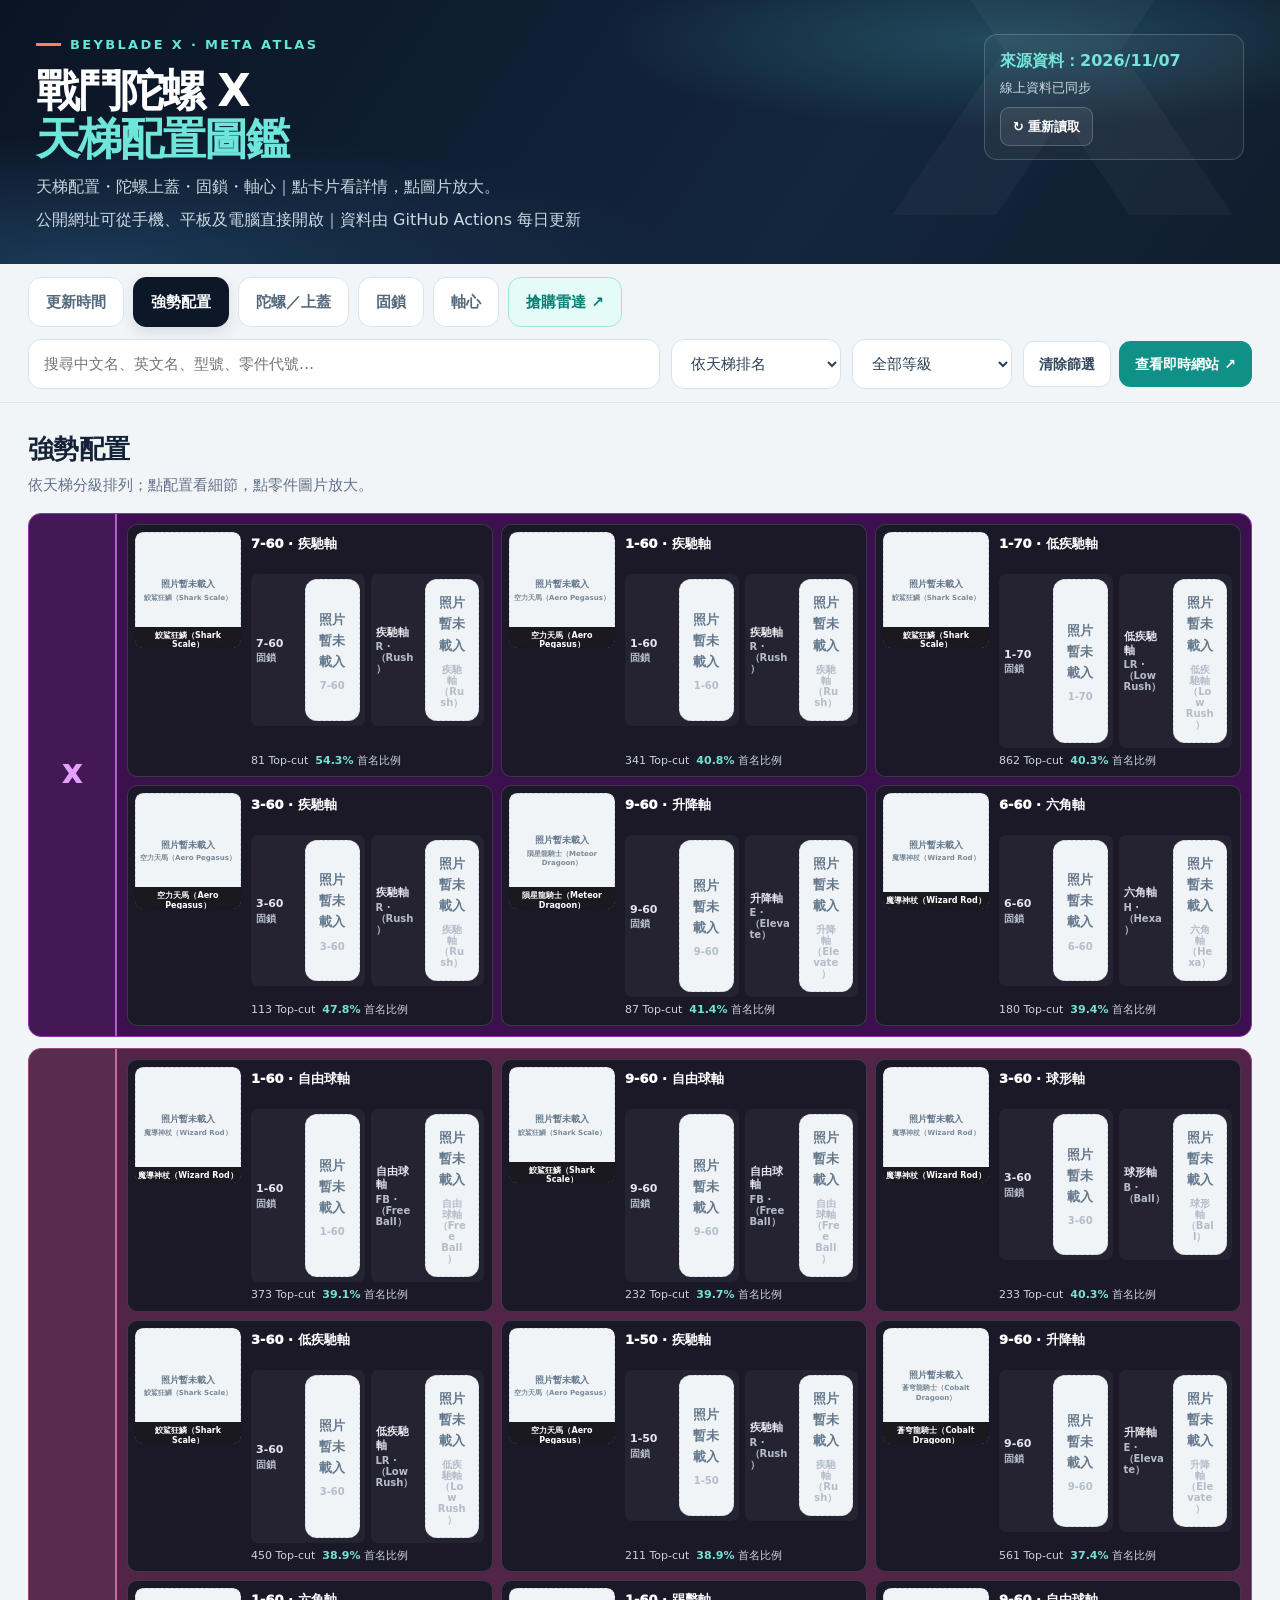
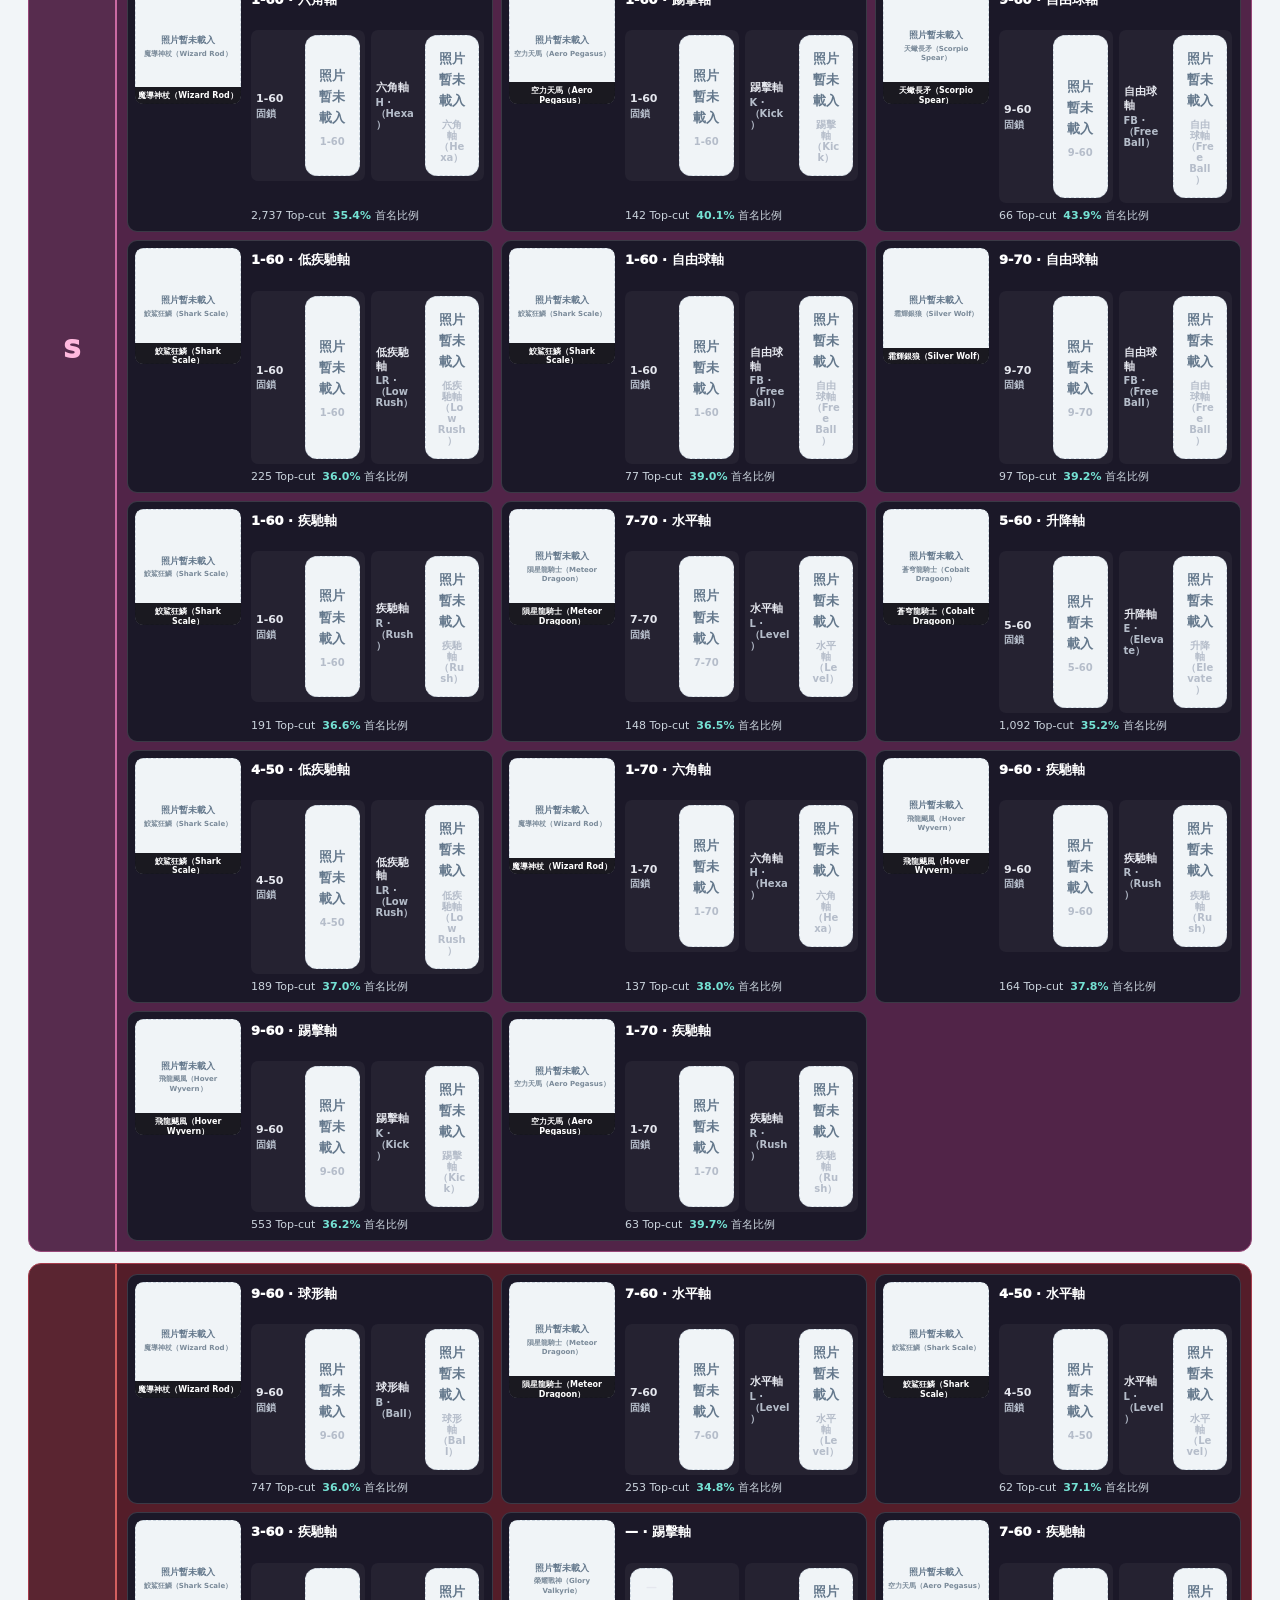
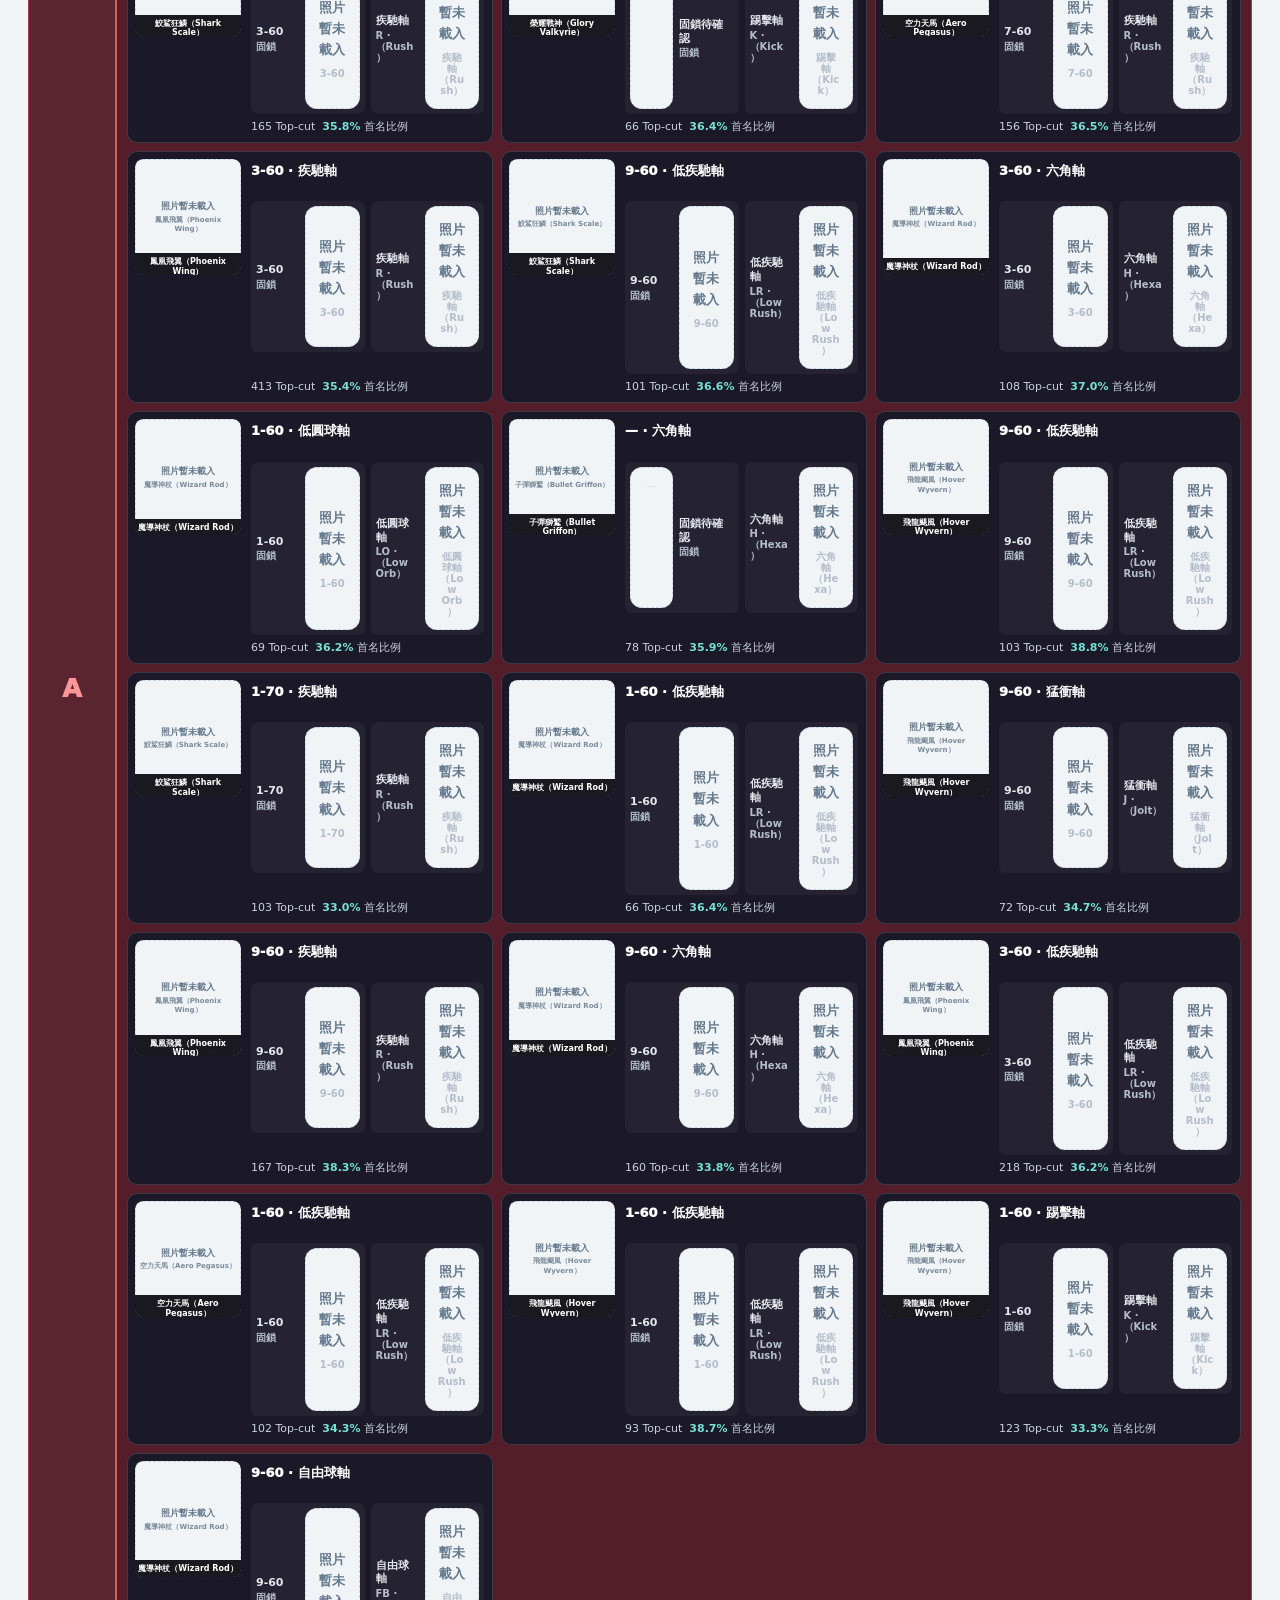
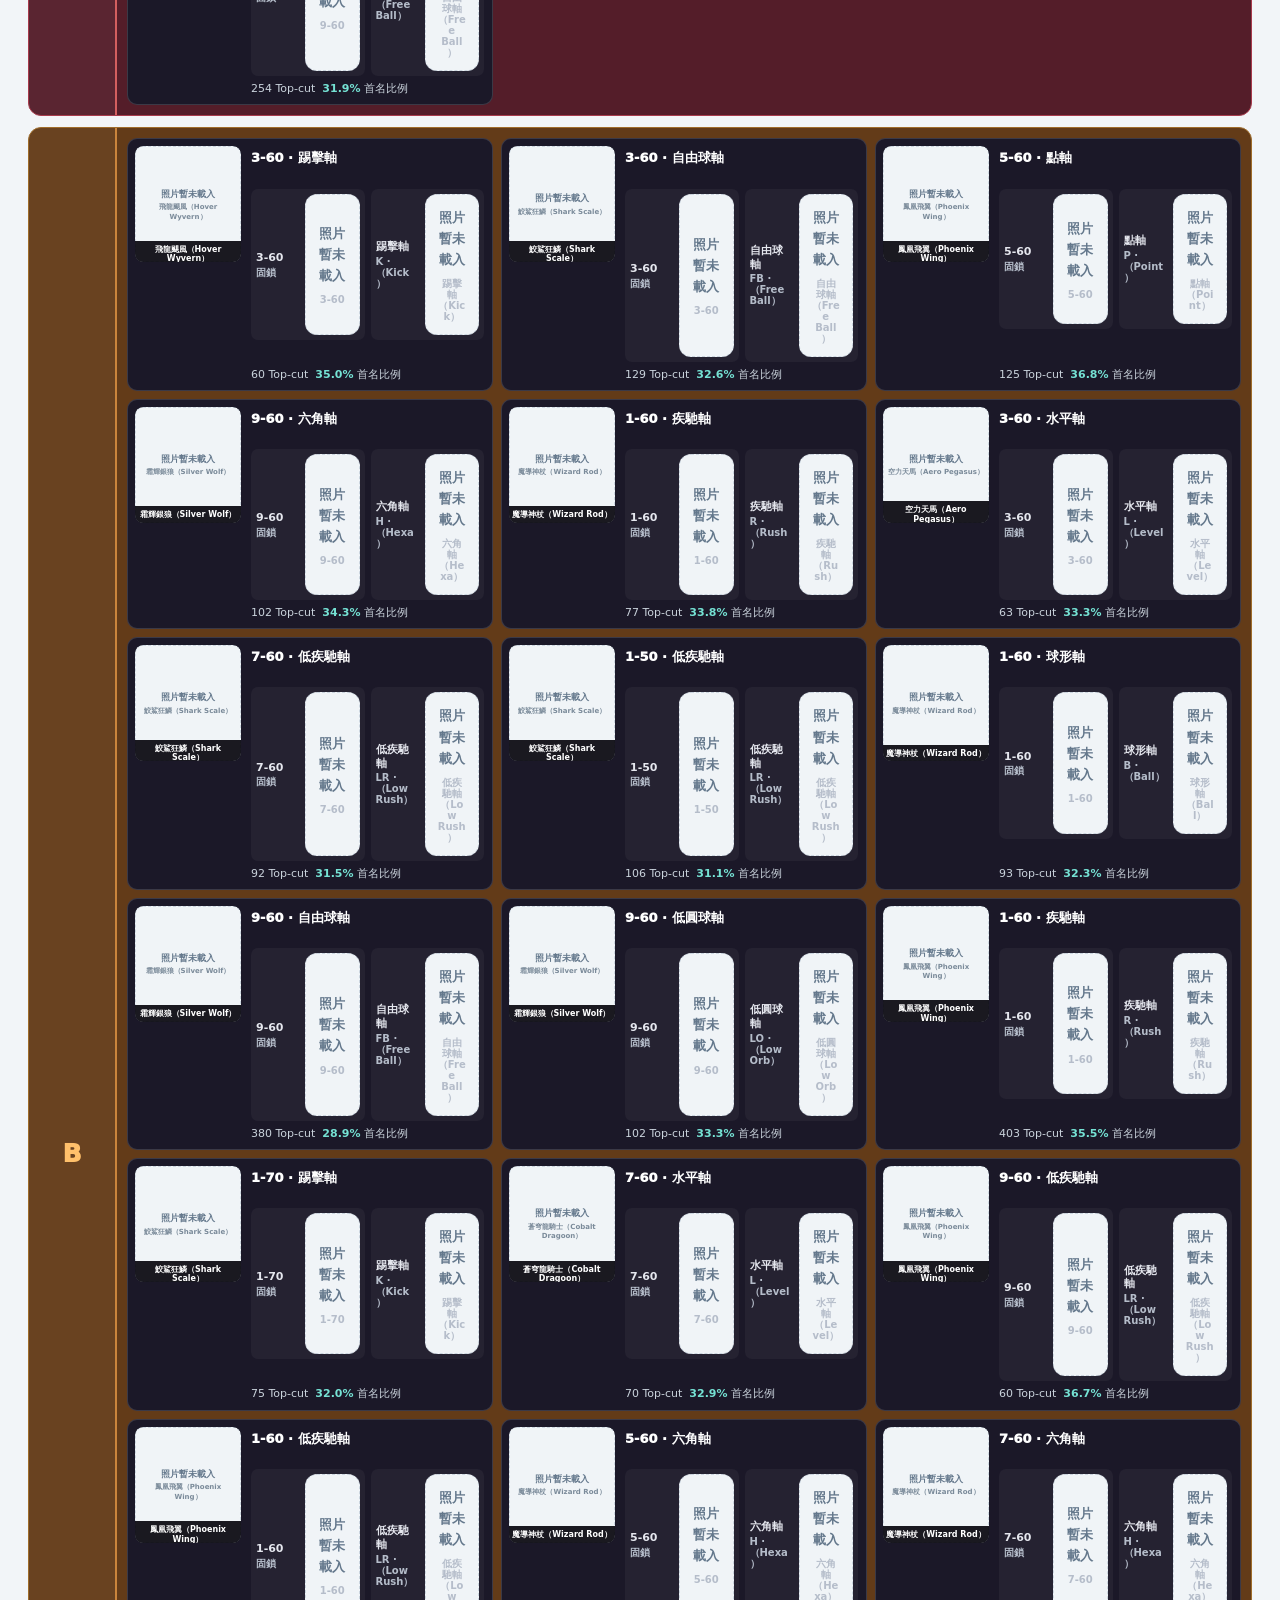
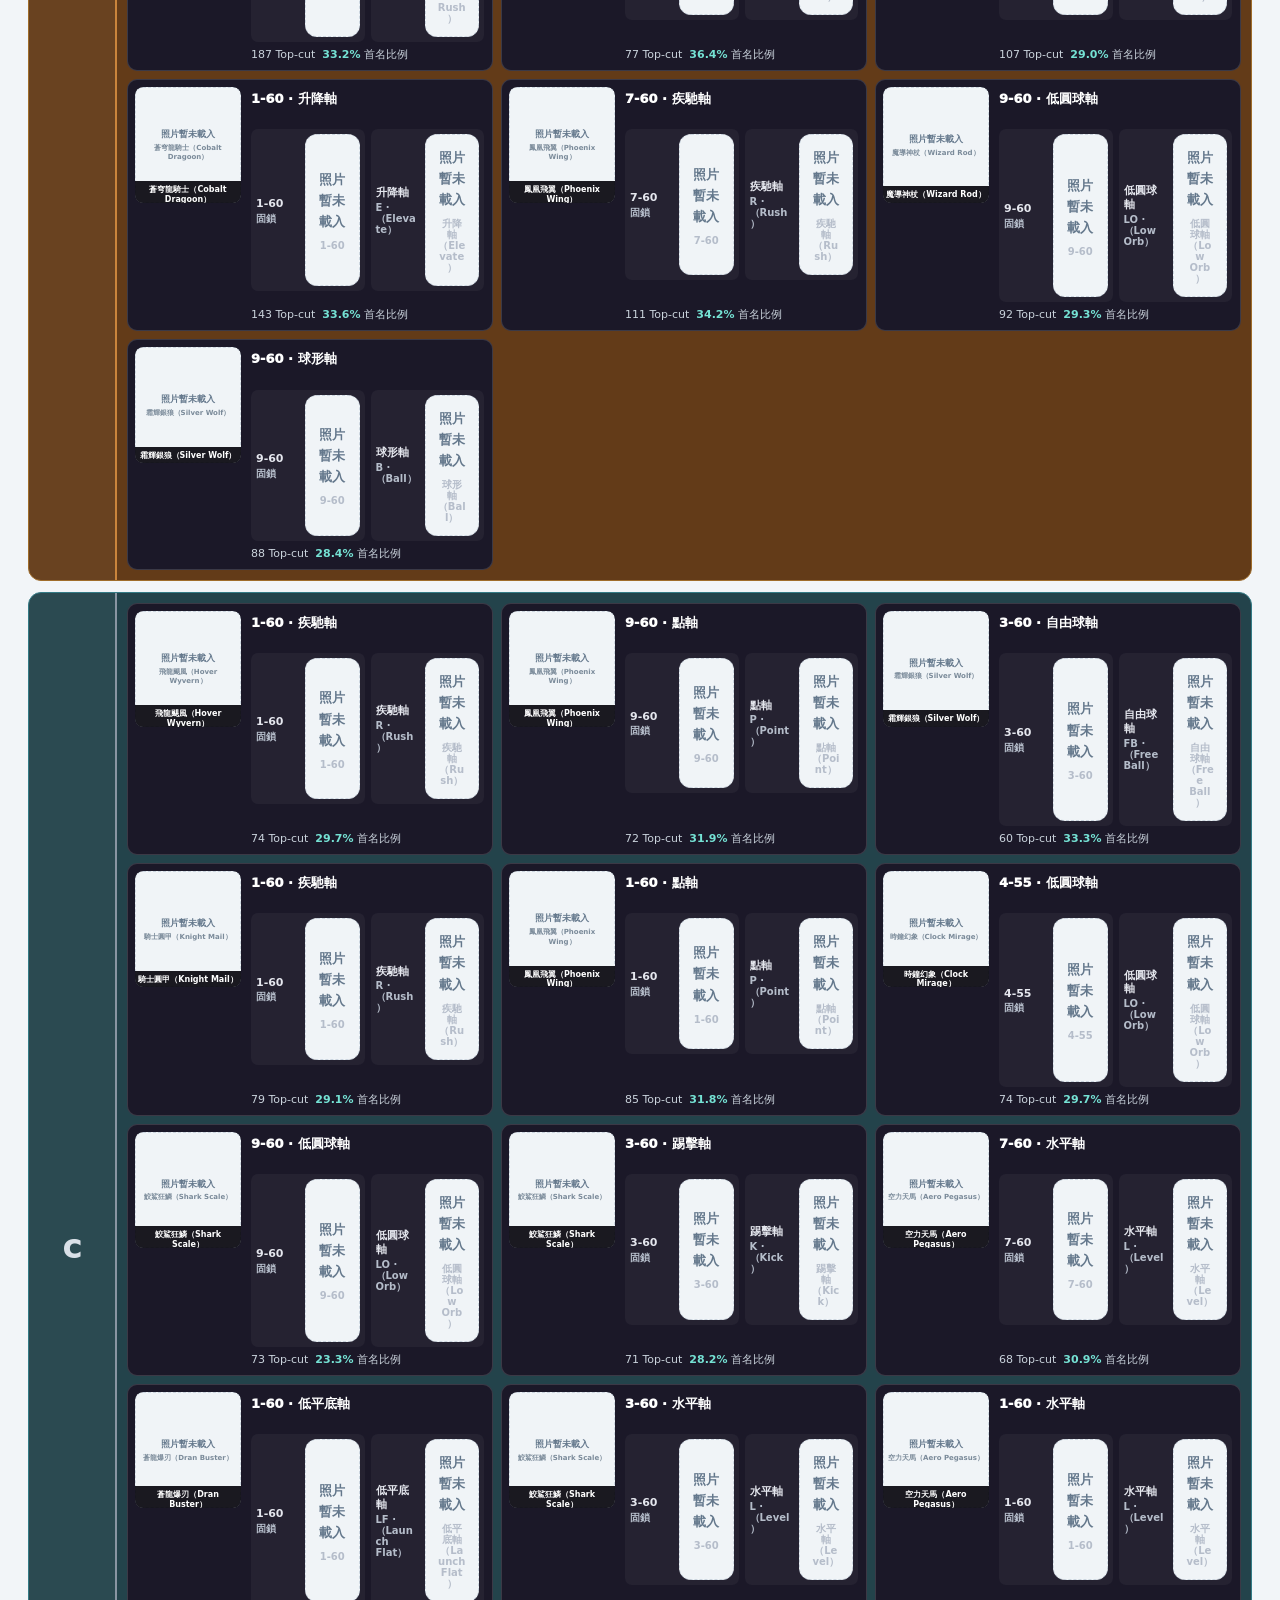
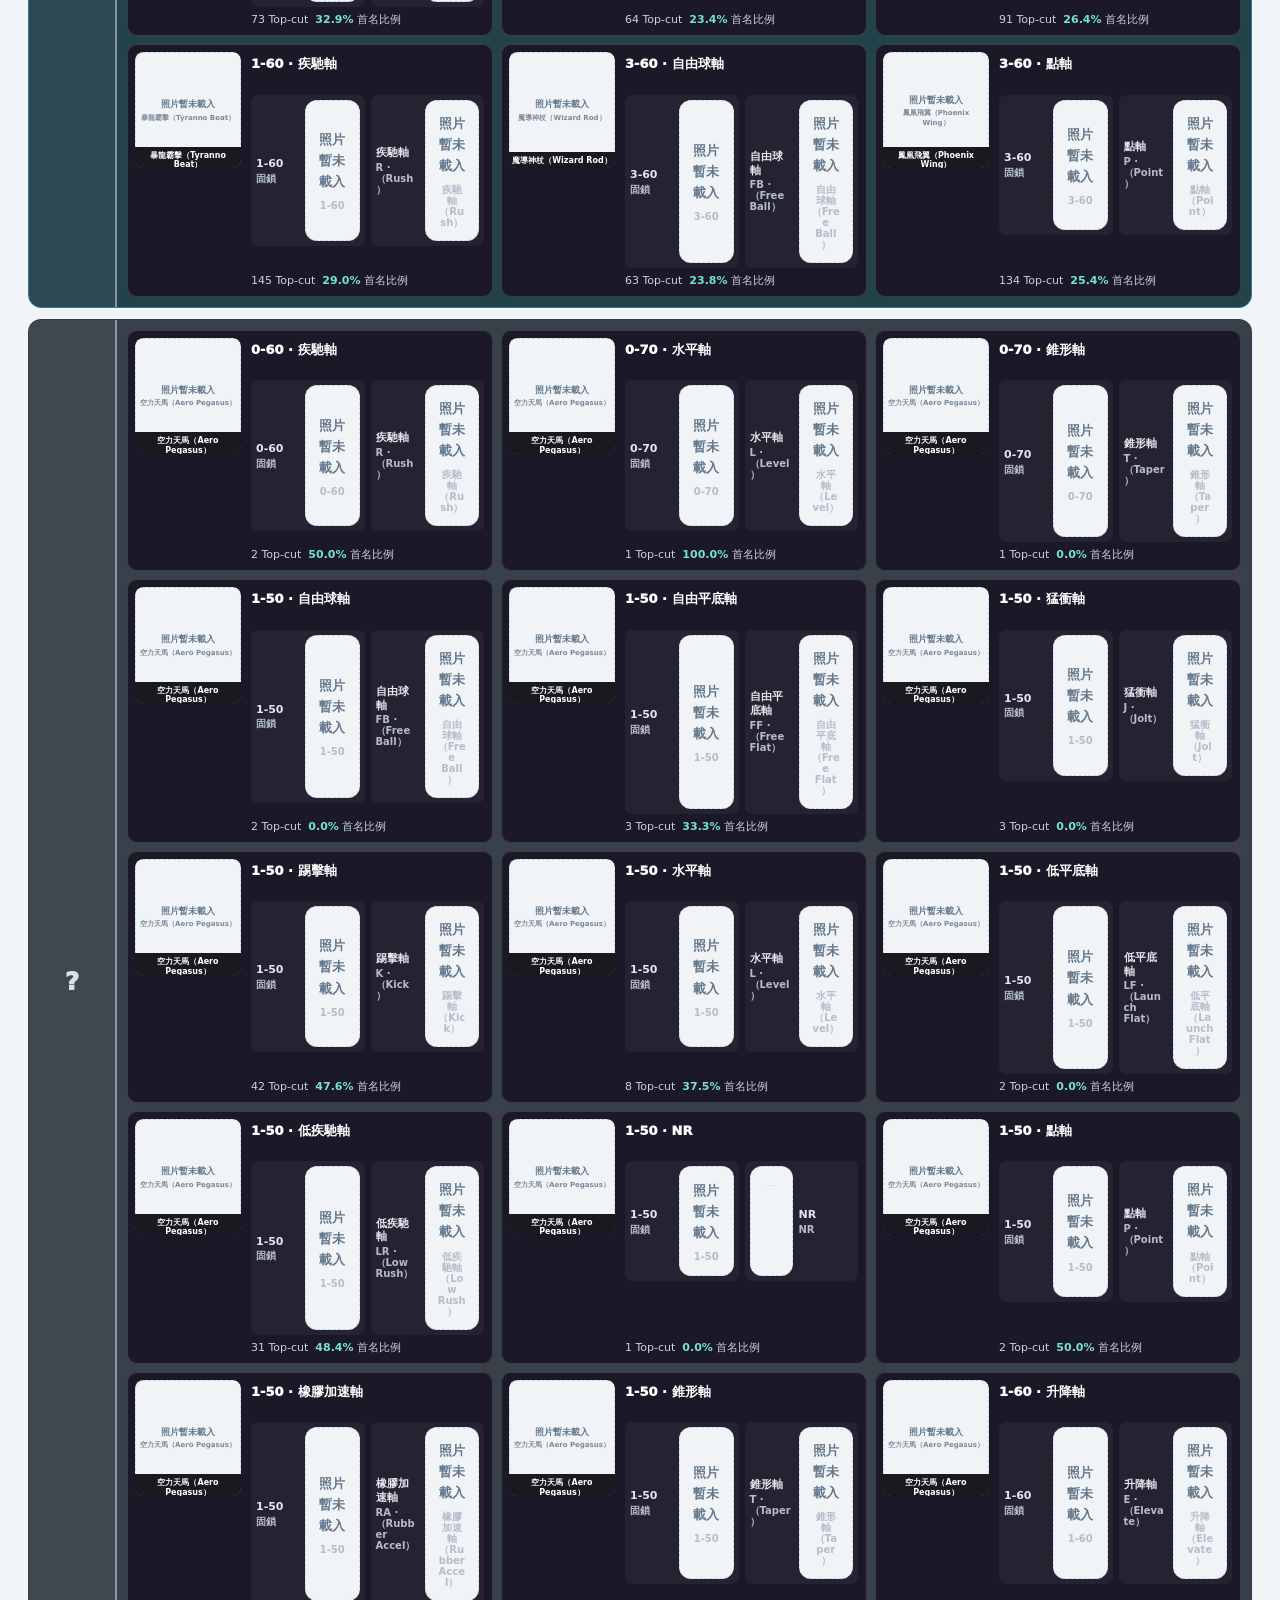
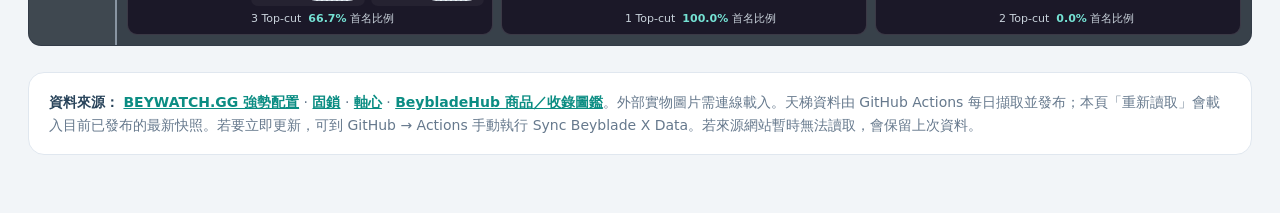
==== commit cc5520a9: "Add files via upload" ====
--- a/index.html
+++ b/index.html
@@ -4,7 +4,7 @@
 :root{--bg:#f2f5f8;--ink:#152339;--muted:#617187;--navy:#0c1728;--navy2:#172941;--line:#e0e7ef;--card:#fff;--teal:#13c5b4;--orange:#ff805f;--blue:#4f88f5;--purple:#8e6be9;--green:#19a974;--shadow:0 12px 35px rgba(21,35,57,.08);--radius:18px}
 *{box-sizing:border-box}body{margin:0;background:var(--bg);color:var(--ink);font:15px/1.55 Inter,"Noto Sans TC","Microsoft JhengHei",system-ui,sans-serif}button,input,select{font:inherit}button{cursor:pointer}a{color:inherit}
 .hero{background:radial-gradient(ellipse at 78% 15%,#214b5c 0,transparent 28%),radial-gradient(ellipse at 7% 100%,#1b3957 0,transparent 35%),linear-gradient(125deg,#0b1424,#13263d 65%,#101d2d);color:#fff;padding:34px 22px 30px;position:relative;overflow:hidden}.hero:after{content:"X";position:absolute;font-size:420px;font-weight:1000;line-height:1;right:5%;top:-140px;color:#fff;opacity:.03;pointer-events:none}.hero-inner{max-width:1400px;margin:auto;position:relative;z-index:1}.eyebrow{color:#61e6d7;letter-spacing:.22em;font-size:11px;font-weight:900;text-transform:uppercase;display:flex;align-items:center;gap:9px}.eyebrow:before{content:"";height:3px;width:25px;background:var(--orange)}h1{font-size:clamp(28px,4.5vw,54px);line-height:1.1;letter-spacing:-.045em;margin:15px 0 12px}h1 em{font-style:normal;color:#6ee6d9}.hero p{color:#c1d1df;max-width:780px;margin:0}.hero-topline{display:flex;justify-content:space-between;gap:20px;align-items:start}.snapshot{font-size:12px;color:#d0dfeb;text-align:right;border:1px solid #ffffff2e;background:#ffffff0a;padding:10px 12px;border-radius:13px;min-width:190px}.snapshot strong{display:block;color:#74e6d8;font-size:14px}.hero-tags{display:flex;gap:8px;flex-wrap:wrap;margin-top:24px}.hero-tag{border:1px solid #ffffff23;background:#ffffff0b;padding:8px 12px;border-radius:12px;font-size:12px;color:#e4eef5}.hero-tag strong{font-size:18px;color:#fff;margin-right:4px}
-.shell{max-width:1400px;margin:auto;padding:0 22px 50px}.toolbar{position:sticky;top:0;z-index:20;padding:12px 0;background:#f2f5f8ed;backdrop-filter:blur(15px);border-bottom:1px solid #dde5ed}.tool-inner{max-width:1400px;margin:auto;padding:0 22px}.tabs{display:flex;gap:7px;flex-wrap:wrap}.tab{background:#fff;border:1px solid #dbe4ed;color:#566a7d;border-radius:12px;padding:10px 14px;font-weight:850;font-size:13px}.tab.active{background:var(--navy);color:#fff;border-color:var(--navy);box-shadow:0 6px 14px #0c17281b}.tab span{display:inline-block;margin-left:6px;font-size:10px;opacity:.65}.controls{display:grid;grid-template-columns:minmax(220px,1fr) 170px 160px auto;gap:9px;margin-top:10px;align-items:center}.search,.select{height:43px;border:1px solid #d9e2eb;background:#fff;border-radius:12px;padding:0 13px;outline:none;color:#2b4056}.search:focus,.select:focus{border-color:#0da99d;box-shadow:0 0 0 3px #13c5b41e}.actions{display:flex;gap:8px;justify-content:flex-end;flex-wrap:wrap}.btn{border:1px solid #dae4ec;background:#fff;color:#31465b;border-radius:11px;padding:9px 12px;font-weight:800;font-size:12px}.btn.primary{background:#0f9188;border-color:#0f9188;color:#fff}.quickfilters{display:flex;gap:7px;flex-wrap:wrap;margin-top:10px}.chip{border:1px solid #dbe4ed;background:#fff;border-radius:999px;padding:6px 11px;font-size:12px;font-weight:800;color:#617187}.chip.active{border-color:#80d8d0;background:#ddf8f4;color:#08786f}.content-head{display:flex;align-items:end;justify-content:space-between;gap:12px;margin:24px 0 14px}.content-head h2{font-size:22px;letter-spacing:-.025em;margin:0}.content-head p{color:var(--muted);font-size:13px;margin:4px 0 0}.count{background:#e3eaf1;color:#2d455d;border-radius:999px;padding:7px 11px;font-size:12px;font-weight:900;white-space:nowrap}
+.shell{max-width:1400px;margin:auto;padding:0 22px 50px}.toolbar{position:sticky;top:0;z-index:20;padding:12px 0;background:#f2f5f8ed;backdrop-filter:blur(15px);border-bottom:1px solid #dde5ed}.tool-inner{max-width:1400px;margin:auto;padding:0 22px}.tabs{display:flex;gap:7px;flex-wrap:wrap}.tab{background:#fff;border:1px solid #dbe4ed;color:#566a7d;border-radius:12px;padding:10px 14px;font-weight:850;font-size:13px}.tab.active{background:var(--navy);color:#fff;border-color:var(--navy);box-shadow:0 6px 14px #0c17281b}.radar-link{display:inline-flex;align-items:center;text-decoration:none;background:#e5fbf7;border-color:#9de5d9;color:#087f73}.radar-link:hover{background:#cff7ef;border-color:#59cdbd}.tab span{display:inline-block;margin-left:6px;font-size:10px;opacity:.65}.controls{display:grid;grid-template-columns:minmax(220px,1fr) 170px 160px auto;gap:9px;margin-top:10px;align-items:center}.search,.select{height:43px;border:1px solid #d9e2eb;background:#fff;border-radius:12px;padding:0 13px;outline:none;color:#2b4056}.search:focus,.select:focus{border-color:#0da99d;box-shadow:0 0 0 3px #13c5b41e}.actions{display:flex;gap:8px;justify-content:flex-end;flex-wrap:wrap}.btn{border:1px solid #dae4ec;background:#fff;color:#31465b;border-radius:11px;padding:9px 12px;font-weight:800;font-size:12px}.btn.primary{background:#0f9188;border-color:#0f9188;color:#fff}.quickfilters{display:flex;gap:7px;flex-wrap:wrap;margin-top:10px}.chip{border:1px solid #dbe4ed;background:#fff;border-radius:999px;padding:6px 11px;font-size:12px;font-weight:800;color:#617187}.chip.active{border-color:#80d8d0;background:#ddf8f4;color:#08786f}.content-head{display:flex;align-items:end;justify-content:space-between;gap:12px;margin:24px 0 14px}.content-head h2{font-size:22px;letter-spacing:-.025em;margin:0}.content-head p{color:var(--muted);font-size:13px;margin:4px 0 0}.count{background:#e3eaf1;color:#2d455d;border-radius:999px;padding:7px 11px;font-size:12px;font-weight:900;white-space:nowrap}
 .grid{display:grid;grid-template-columns:repeat(4,minmax(0,1fr));gap:15px}.card{appearance:none;text-align:left;width:100%;border:1px solid var(--line);padding:0;border-radius:17px;background:#fff;overflow:hidden;box-shadow:0 6px 20px #12243a07;transition:transform .17s,box-shadow .17s,border-color .17s;color:inherit;min-width:0}.card:hover{transform:translateY(-3px);border-color:#b9d9d8;box-shadow:var(--shadow)}.photo{height:174px;position:relative;display:grid;place-items:center;overflow:hidden;background:radial-gradient(ellipse at 50% 35%,#fff,#edf2f6);border-bottom:1px solid var(--line);isolation:isolate}.photo img{width:calc(100% - 30px);height:calc(100% - 22px);object-fit:contain;max-width:220px;mix-blend-mode:multiply;cursor:zoom-in}.photo-badge{position:absolute;left:10px;top:10px;background:#ffffffeb;border:1px solid #e2e8ef;color:#5e7184;border-radius:999px;padding:4px 7px;font-size:9px;letter-spacing:.06em;font-weight:850;z-index:2}.photo-rank{position:absolute;right:10px;top:10px;color:#fff;background:#14283ee8;border-radius:9px;padding:4px 8px;font-size:11px;font-weight:950}.fallback{width:100%;height:100%;min-height:110px;box-sizing:border-box;padding:12px;display:flex;flex-direction:column;align-items:center;justify-content:center;gap:6px;border-radius:12px;background:#f0f4f7;border:1px dashed #cbd5df;color:#64788c;font-weight:800;font-size:13px;letter-spacing:0;box-shadow:none;transform:none;text-align:center;overflow-wrap:anywhere}.fallback small{position:static;font-size:10px;letter-spacing:0;transform:none;color:#7b8b9a;white-space:normal;line-height:1.35}.card-body{padding:13px 14px 14px}.card-overline{display:flex;align-items:center;justify-content:space-between;gap:8px}.code{font-size:11px;font-weight:900;letter-spacing:.03em;color:#567086}.tier{border-radius:7px;padding:4px 7px;font-size:10px;font-weight:950;line-height:1.1;white-space:nowrap;background:#e9eef4;color:#56677a}.tier.X{background:#10243b;color:#fff}.tier.S{background:#d7f7e8;color:#13734a}.tier.A{background:#dceafe;color:#205ba9}.tier.B{background:#ece4ff;color:#6843ad}.tier.C{background:#ffe9db;color:#a24a24}.tier.unknown{background:#eef1f4;color:#7d8a98}.card h3{margin:8px 0 2px;font-size:17px;line-height:1.25;color:#162a42;overflow-wrap:anywhere}.subtitle{color:#6d7f92;font-size:12px;margin:0}.statline{display:flex;gap:9px;flex-wrap:wrap;margin-top:10px;font-size:11px;color:#53687d}.statline strong{color:#213e59}.bar{height:4px;background:#ecf0f4;border-radius:999px;margin-top:9px;overflow:hidden}.bar span{display:block;height:100%;background:linear-gradient(90deg,#15ad9f,#64dfcf);border-radius:999px}.card-foot{border-top:1px solid #eff2f5;padding:9px 14px;display:flex;align-items:center;justify-content:space-between;color:#64798d;font-size:11px;font-weight:800}.open-indicator{color:#078f86}
 .overview-grid{display:grid;grid-template-columns:1.25fr .75fr;gap:16px}.panel{background:#fff;border:1px solid var(--line);border-radius:18px;padding:18px;box-shadow:0 7px 24px #14294008}.panel h3{margin:0 0 13px;font-size:17px}.panel-kicker{color:#0c978d;font-size:10px;font-weight:950;letter-spacing:.16em;text-transform:uppercase}.rank-list{display:flex;flex-direction:column;gap:8px}.rank-row{display:grid;grid-template-columns:32px minmax(0,1fr) 88px;gap:10px;align-items:center;padding:9px 10px;border:1px solid #e9edf2;border-radius:12px;background:#fcfdfe;text-align:left}.rank-num{font-weight:1000;color:#8191a2}.rank-main{min-width:0}.rank-main strong{display:block;font-size:13px;line-height:1.3}.rank-main small{display:block;color:#718297;font-size:11px;margin-top:2px}.rank-metric{text-align:right;font-size:12px;font-weight:950;color:#157f76}.rank-metric small{display:block;font-size:10px;color:#8b98a6;font-weight:700}.meta-note{padding:11px 13px;border-radius:12px;border:1px solid #d9e8ef;background:#f0f7fb;color:#516d81;font-size:12px;margin-top:14px}.source-list{display:grid;gap:8px}.source-link{display:flex;align-items:center;justify-content:space-between;gap:12px;text-decoration:none;background:#f8fafc;border:1px solid #e4eaf0;border-radius:11px;padding:10px 12px;font-size:12px;font-weight:850}.source-link small{display:block;color:#8695a4;font-size:10px;font-weight:600;margin-top:2px}.source-link span:last-child{color:#098b81;white-space:nowrap}
 .empty{display:none;border:1px dashed #cad7e3;border-radius:17px;background:#fff;padding:45px 20px;color:#7a8a9a;text-align:center}.empty.show{display:block}.footer{margin-top:26px;background:#fff;border:1px solid var(--line);border-radius:16px;padding:16px 18px;color:#66798d;font-size:12px}.footer a{color:#0b8d83;font-weight:800}.footer strong{color:#29445b}.modal{position:fixed;inset:0;background:#081322bf;backdrop-filter:blur(7px);z-index:1000;display:none;align-items:center;justify-content:center;padding:20px}.modal.open{display:flex}.dialog{width:min(980px,100%);max-height:min(92vh,1000px);overflow:auto;background:#f6f8fa;border-radius:22px;box-shadow:0 25px 90px #0006;position:relative}.dialog-head{background:linear-gradient(120deg,#0c1728,#1a334b);color:#fff;padding:21px 25px 18px;position:sticky;top:0;z-index:3}.dialog-head h2{margin:7px 0 3px;font-size:clamp(23px,3vw,33px);line-height:1.15;letter-spacing:-.03em}.dialog-head p{margin:0;color:#c5d4df;font-size:13px}.close{position:absolute;right:15px;top:14px;border:1px solid #ffffff3b;color:#fff;background:#ffffff14;border-radius:10px;width:38px;height:38px;font-size:22px}.dialog-body{padding:20px 22px 25px}.detail-layout{display:grid;grid-template-columns:280px minmax(0,1fr);gap:18px;align-items:start}.detail-photo{height:275px;display:grid;place-items:center;background:radial-gradient(ellipse at 50% 40%,#fff,#e8eef3);border:1px solid #dfe7ed;border-radius:16px;overflow:hidden;cursor:zoom-in}.detail-photo img{width:94%;height:94%;object-fit:contain;mix-blend-mode:multiply}.detail-stats{display:grid;grid-template-columns:repeat(3,minmax(0,1fr));gap:8px;margin:12px 0}.metric{border:1px solid #e0e7ed;background:#fff;border-radius:12px;padding:10px}.metric span{font-size:10px;color:#7a8b9d;font-weight:850;display:block}.metric strong{display:block;font-size:21px;color:#18344f;line-height:1.3;margin-top:2px}.section-card{background:#fff;border:1px solid #e2e8ef;border-radius:14px;padding:14px;margin-bottom:11px}.section-card h4{margin:0 0 9px;font-size:13px}.section-card p{margin:4px 0;color:#556b80;font-size:12px}.small-grid{display:grid;grid-template-columns:repeat(2,minmax(0,1fr));gap:7px}.mini{display:block;text-decoration:none;border:1px solid #e5ebf0;border-radius:10px;padding:8px 9px;background:#fcfdfe;font-size:11px}.mini strong{display:block;color:#1b3853;font-size:12px}.mini span{display:block;color:#728397;margin-top:2px}.detail-links{display:flex;flex-wrap:wrap;gap:7px;margin-top:12px}.detail-link{display:inline-flex;align-items:center;gap:6px;background:#0c8f85;color:#fff;text-decoration:none;border-radius:9px;padding:8px 11px;font-size:11px;font-weight:900}.detail-link.secondary{background:#e8eef4;color:#3c536a}.zoom{position:fixed;inset:0;z-index:1200;background:#030911ed;display:none;align-items:center;justify-content:center;padding:48px}.zoom.open{display:flex}.zoom img{max-width:96vw;max-height:88vh;object-fit:contain;cursor:zoom-out}.zoom-close{position:absolute;right:18px;top:18px;border:1px solid #ffffff55;background:#ffffff14;color:#fff;border-radius:12px;padding:10px 14px;font-weight:850}.notice{background:#fff7e8;border:1px solid #f2dfb8;color:#765a26;padding:12px 14px;border-radius:12px;font-size:12px;margin-top:14px}
@@ -187,7 +187,7 @@
 
 </style></head><body>
 <header class="hero"><div class="hero-inner"><div class="hero-topline"><div><div class="eyebrow">Beyblade X · Meta Atlas</div><h1>戰鬥陀螺 X<br><em>天梯配置圖鑑</em></h1><p class="hero-subtitle">天梯配置・陀螺上蓋・固鎖・軸心｜點卡片看詳情，點圖片放大。</p><p class="hero-subtitle" style="margin-top:7px;font-size:11px;color:#9eb3c6">公開網址可從手機、平板及電腦直接開啟｜資料由 GitHub Actions 每日更新</p></div><div class="snapshot"><strong id="snapshot-time">來源資料：2026/10/25</strong><span id="sync-status" aria-live="polite" title="同步狀態；滑鼠停留可查看詳細原因">正在讀取 GitHub Pages 資料…</span><button class="refresh-btn" id="refresh-data" type="button">↻ 重新讀取</button></div></div></div></header>
-<div class="toolbar"><div class="tool-inner"><nav class="tabs" id="tabs"><button class="tab" data-tab="overview">更新時間</button><button class="tab active" data-tab="combos">強勢配置</button><button class="tab" data-tab="blades">陀螺／上蓋</button><button class="tab" data-tab="ratchets">固鎖</button><button class="tab" data-tab="bits">軸心</button></nav><div class="controls" id="controls" style="display:none"><input class="search" id="search" placeholder="搜尋中文名、英文名、型號、零件代號…" autocomplete="off"><select class="select" id="sort"><option value="rank">依天梯排名</option><option value="name">名稱 A→Z</option><option value="cuts">依 Top-cut 次數</option><option value="first">依第一名比例</option></select><select class="select" id="tier-filter"><option value="all">全部等級</option><option value="X">X 級</option><option value="S">S 級</option><option value="A">A 級</option><option value="B">B 級</option><option value="C">C 級</option><option value="?">未定級／樣本不足</option><option value="—">尚無排行</option></select><div class="actions"><button class="btn" id="reset">清除篩選</button><a class="btn primary" href="https://beywatch.gg/" target="_blank" rel="noopener" style="text-decoration:none">查看即時網站 ↗</a></div></div><div class="quickfilters" id="quickfilters" style="display:none"><button class="chip active" data-type="all">全部</button><button class="chip" data-type="攻擊">攻擊</button><button class="chip" data-type="防守">防守</button><button class="chip" data-type="持久">持久</button><button class="chip" data-type="均衡">均衡</button></div></div></div>
+<div class="toolbar"><div class="tool-inner"><nav class="tabs" id="tabs"><button class="tab" data-tab="overview">更新時間</button><button class="tab active" data-tab="combos">強勢配置</button><button class="tab" data-tab="blades">陀螺／上蓋</button><button class="tab" data-tab="ratchets">固鎖</button><button class="tab" data-tab="bits">軸心</button><a class="tab radar-link" href="./radar/" aria-label="前往搶購雷達">搶購雷達 ↗</a></nav><div class="controls" id="controls" style="display:none"><input class="search" id="search" placeholder="搜尋中文名、英文名、型號、零件代號…" autocomplete="off"><select class="select" id="sort"><option value="rank">依天梯排名</option><option value="name">名稱 A→Z</option><option value="cuts">依 Top-cut 次數</option><option value="first">依第一名比例</option></select><select class="select" id="tier-filter"><option value="all">全部等級</option><option value="X">X 級</option><option value="S">S 級</option><option value="A">A 級</option><option value="B">B 級</option><option value="C">C 級</option><option value="?">未定級／樣本不足</option><option value="—">尚無排行</option></select><div class="actions"><button class="btn" id="reset">清除篩選</button><a class="btn primary" href="https://beywatch.gg/" target="_blank" rel="noopener" style="text-decoration:none">查看即時網站 ↗</a></div></div><div class="quickfilters" id="quickfilters" style="display:none"><button class="chip active" data-type="all">全部</button><button class="chip" data-type="攻擊">攻擊</button><button class="chip" data-type="防守">防守</button><button class="chip" data-type="持久">持久</button><button class="chip" data-type="均衡">均衡</button></div></div></div>
 <main class="shell">
 <section id="overview-view" style="display:none"><div class="overview-simple"><div><span class="overline">資料時間</span><h2>最新來源更新</h2><p id="overview-updated">來源資料：2026/10/25</p></div><a class="live-source" href="https://beywatch.gg/combos" target="_blank" rel="noopener">開啟即時天梯 ↗</a></div></section>
 <section id="list-view" style="display:none"><div class="content-head"><div><h2 id="section-title">陀螺／上蓋</h2><p id="section-desc">依目前可查到的競技資料排序；點卡片查看完整摘要與相關零件。</p></div><div class="count" id="result-count">載入中</div></div><div class="tier-board" id="tier-board" style="display:none"></div><div class="grid" id="grid"></div><div class="empty" id="empty">沒有找到符合條件的項目。請修改搜尋文字或天梯等級。</div></section>
@@ -535,4 +535,4 @@
 function restoreCachedSnapshot(){try{const cached=JSON.parse(localStorage.getItem('bbx-meta-snapshot')||'null');if(!cached||!cached.data||!Array.isArray(cached.data.blades)||!Array.isArray(cached.data.ratchets)||!Array.isArray(cached.data.bits))return false;for(const key of ['blades','ratchets','bits','combos','productNames','recentMeta','sources'])if(Array.isArray(cached.data[key]))DB_DATA[key]=cached.data[key];const stamp=String(cached.date||'').replace(/^來源資料：/,'');if(stamp){if(document.querySelector('#snapshot-time'))document.querySelector('#snapshot-time').textContent=`來源資料：${stamp}`;if(document.querySelector('#overview-updated'))document.querySelector('#overview-updated').textContent=`來源資料：${stamp}`}if(document.querySelector('#sync-status'))document.querySelector('#sync-status').textContent='載入上次同步資料，正在檢查更新…';window.__bbxCacheRestored=true;return true}catch(e){return false}}
 window.__bbxCacheRestored=false;
 restoreCachedSnapshot();normalizeBladeCatalog();renderOverview();setTab('combos');document.querySelector('#refresh-data')?.addEventListener('click',()=>refreshLatestData(false));refreshLatestData(true);
-</script></body></html>
+</script></body></html>
